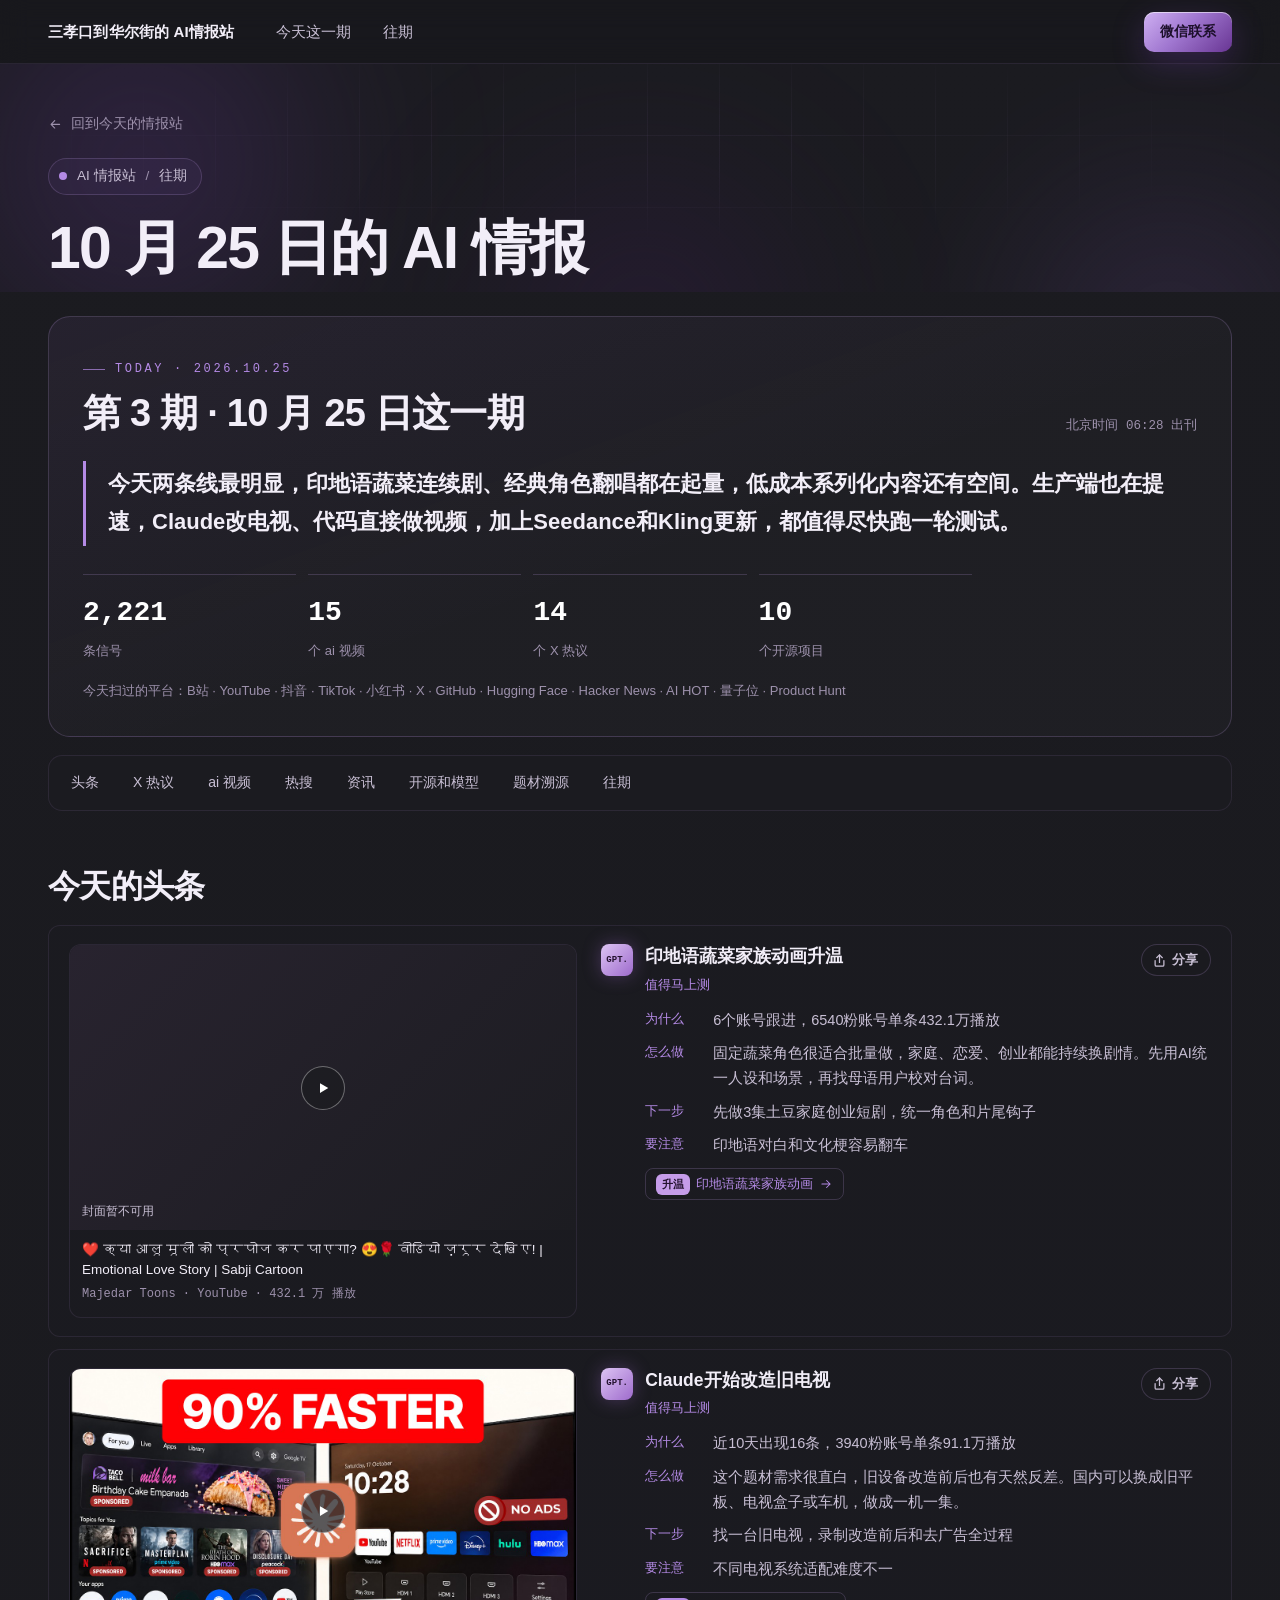
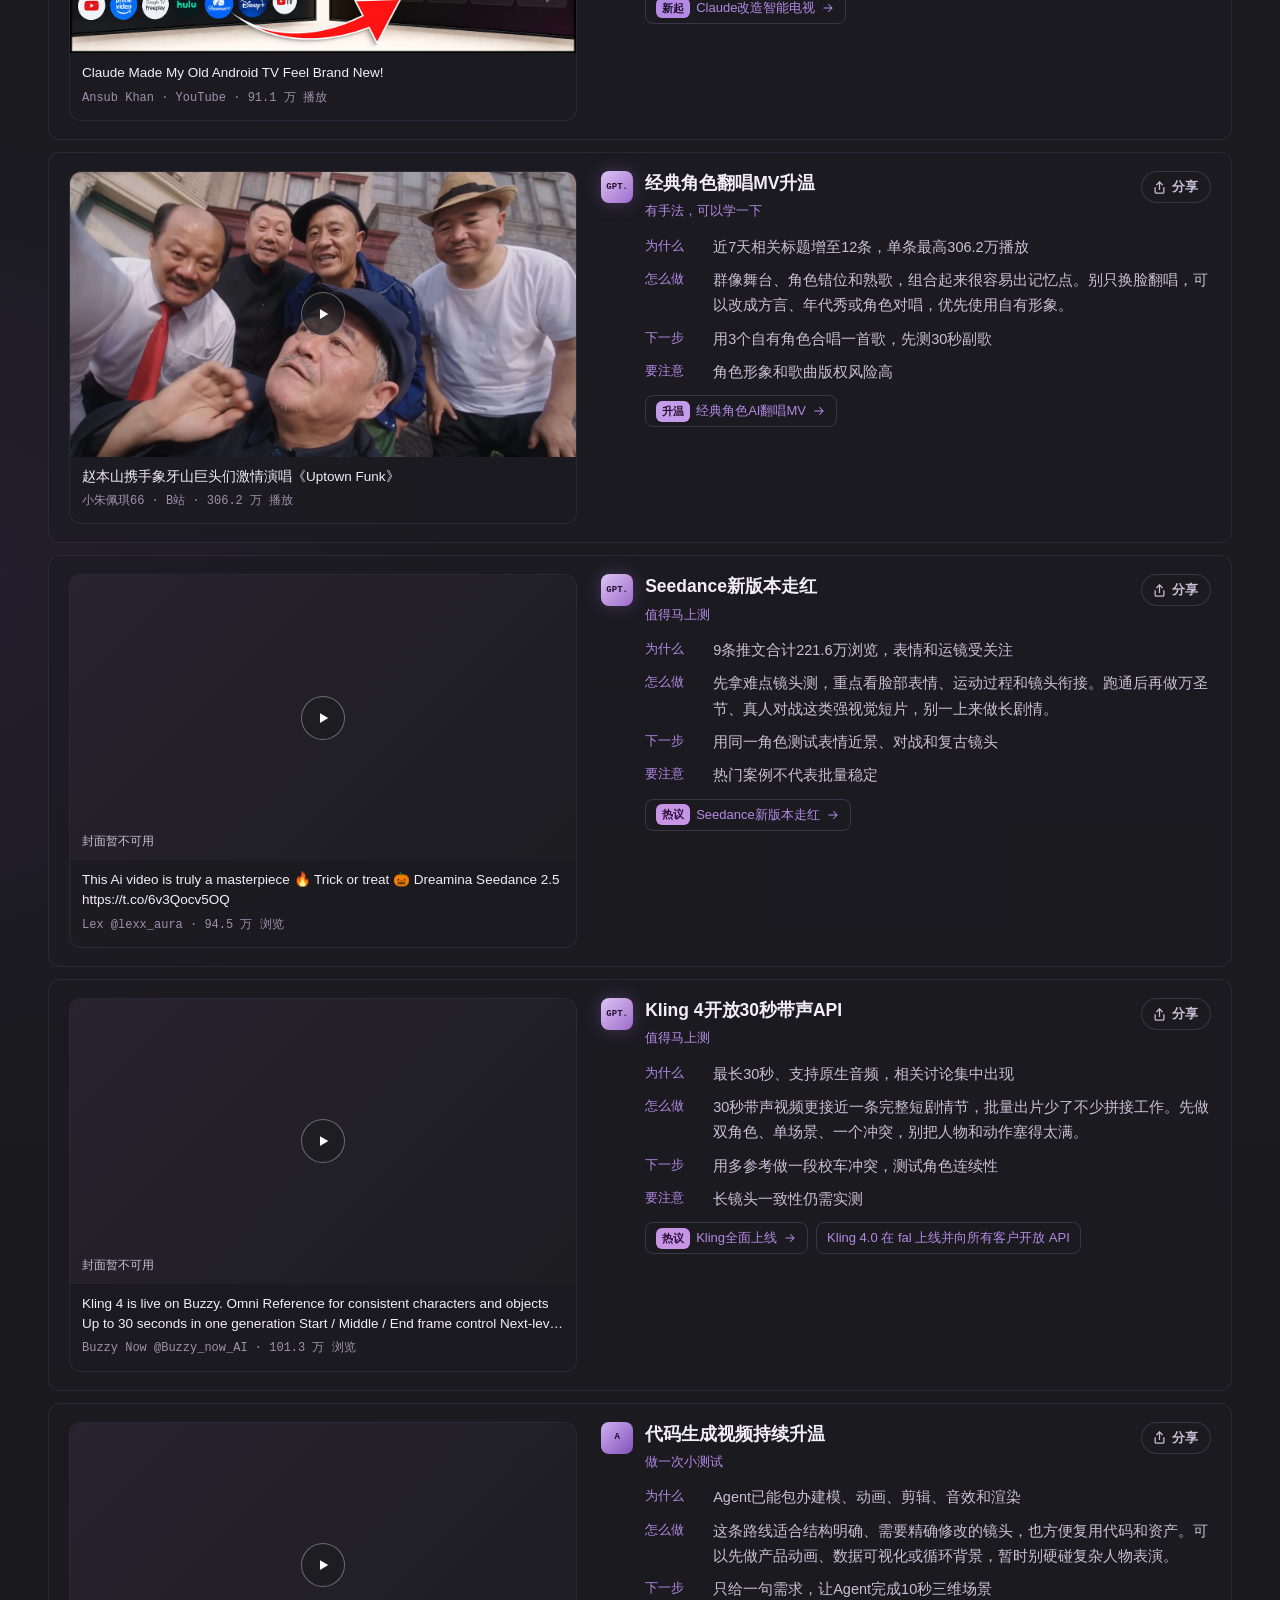
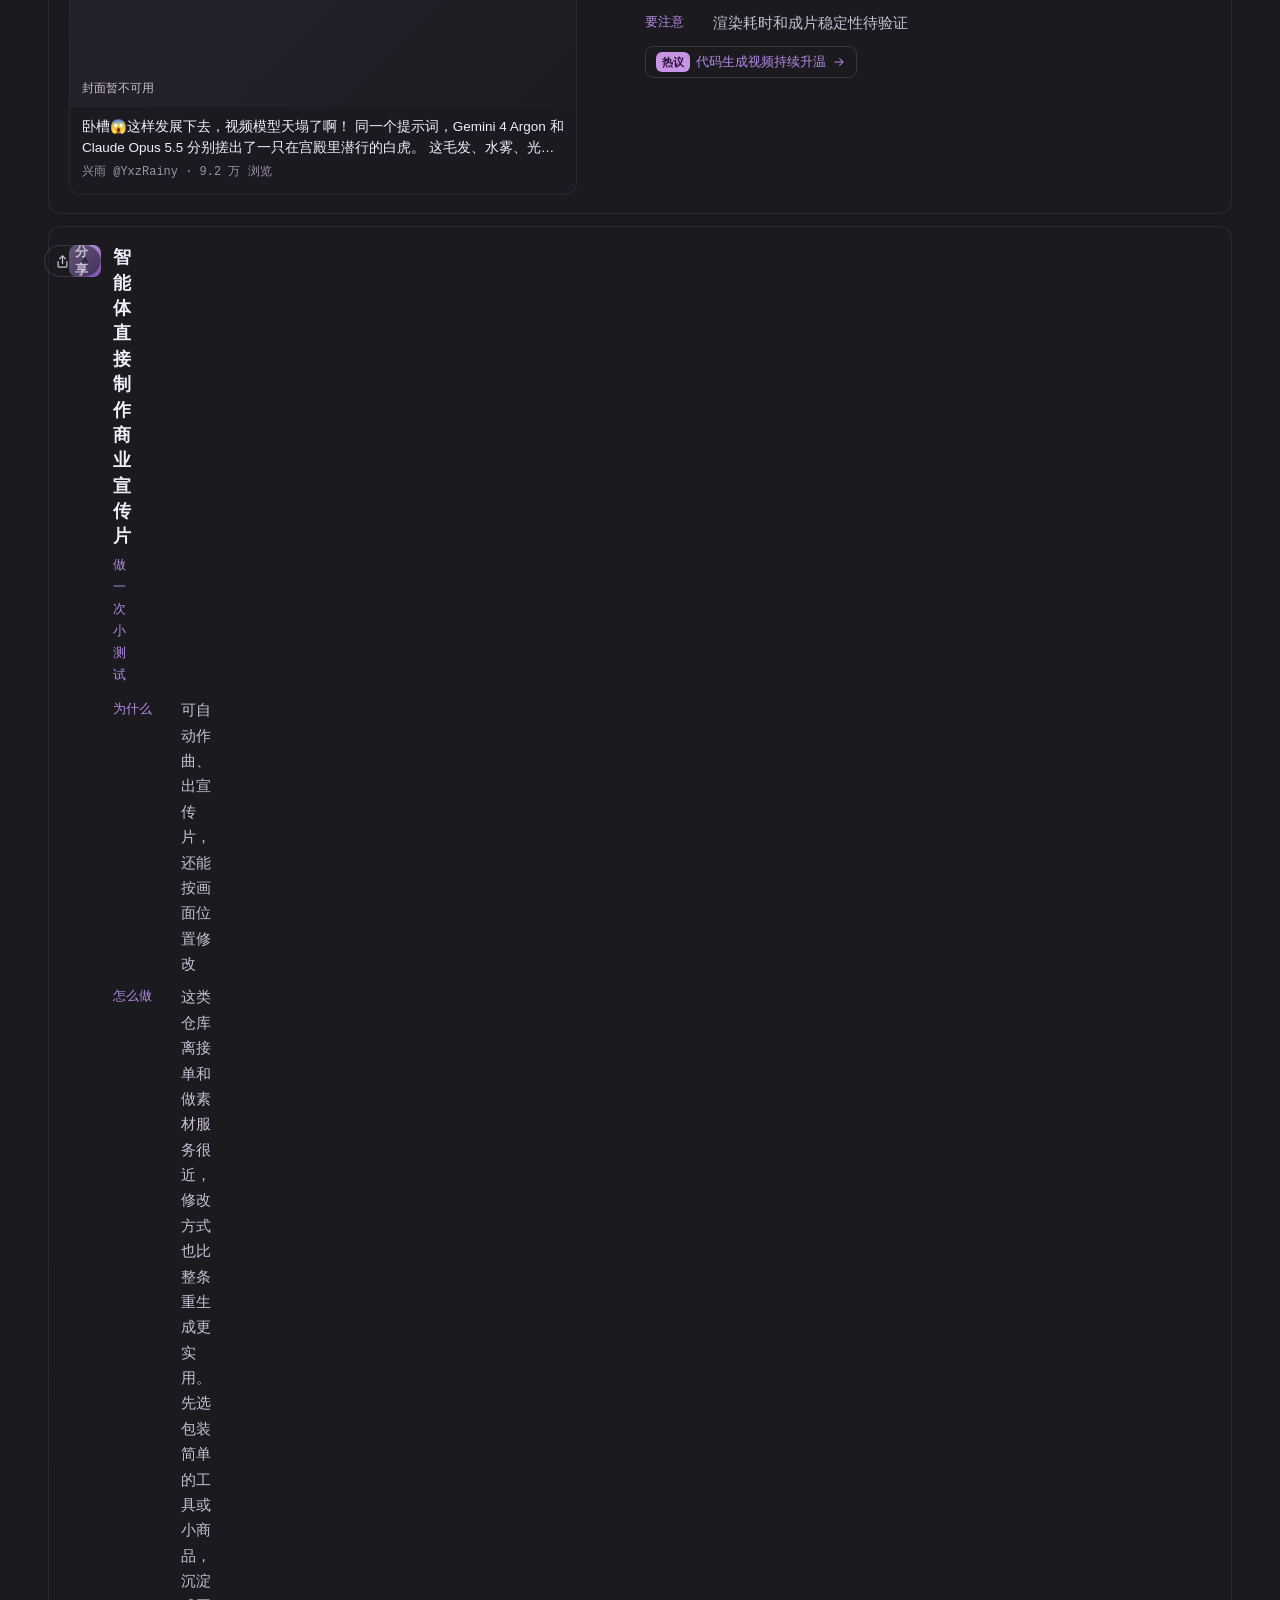
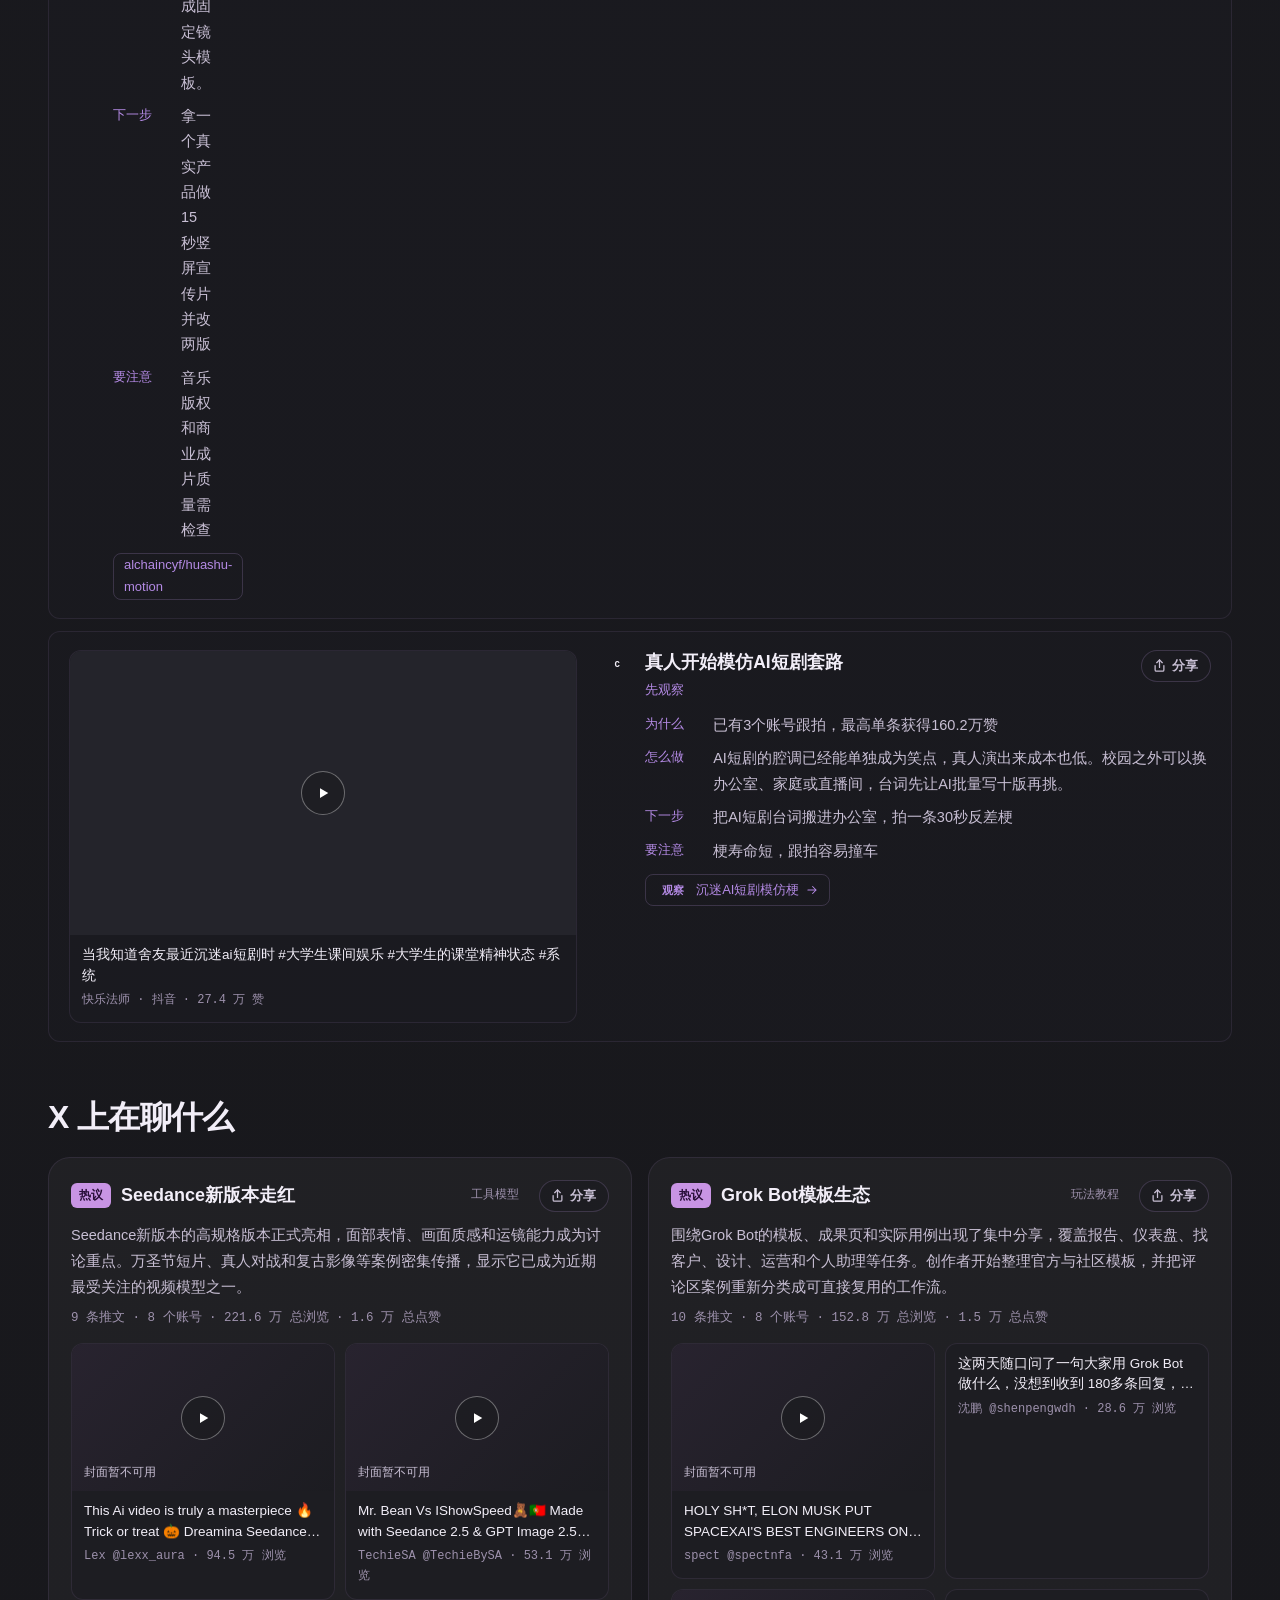
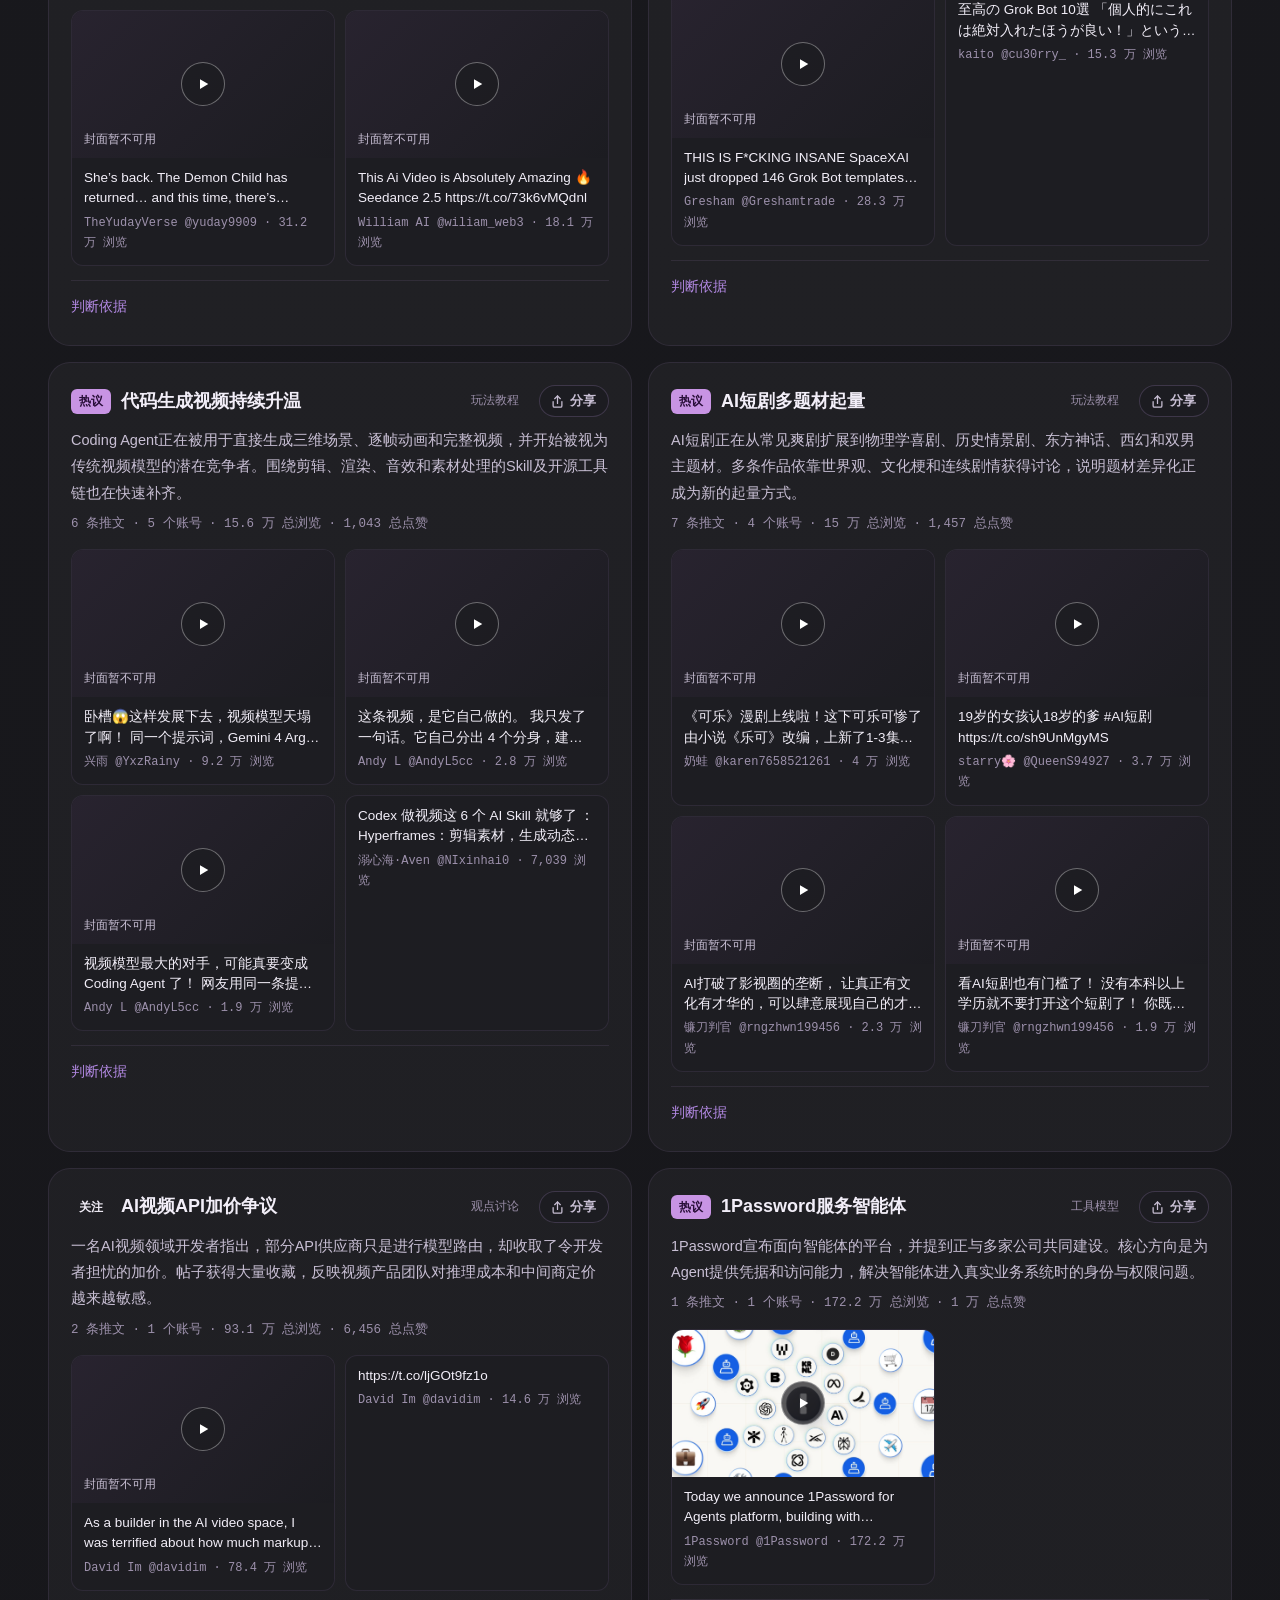
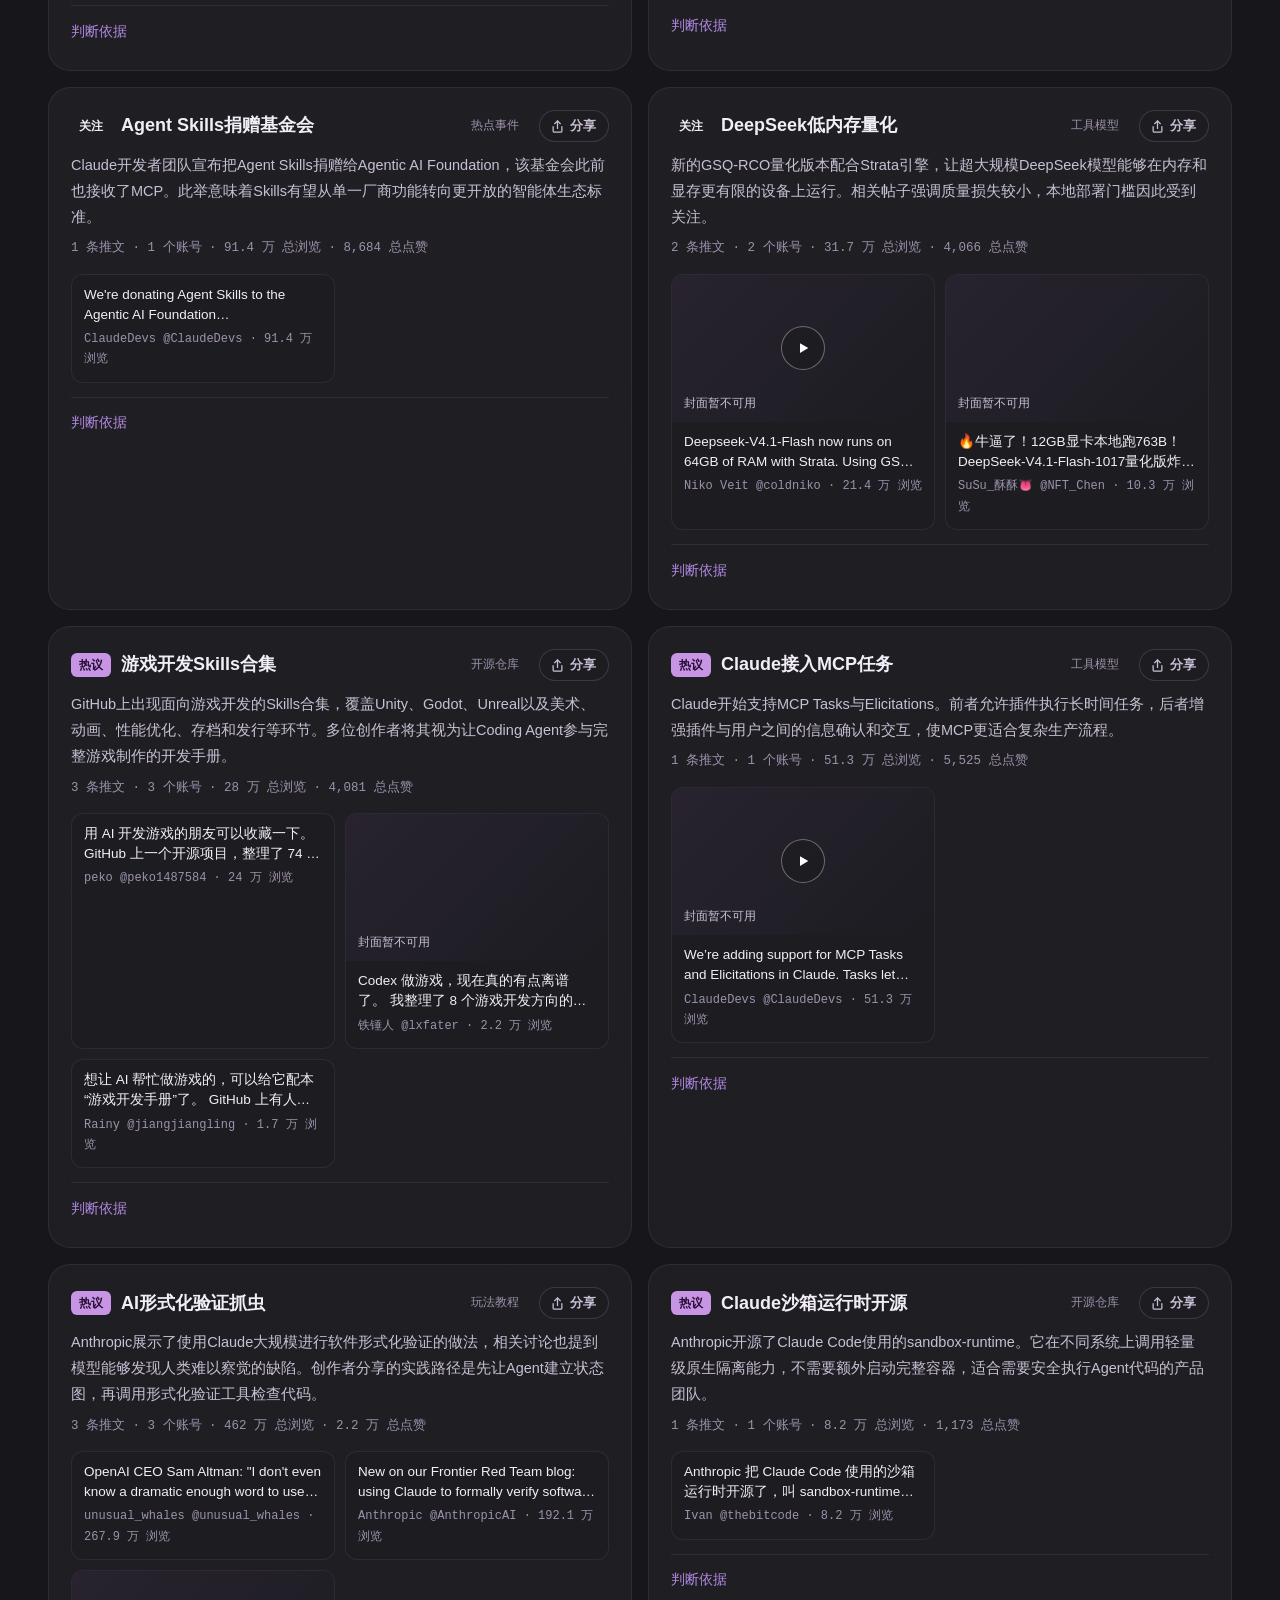
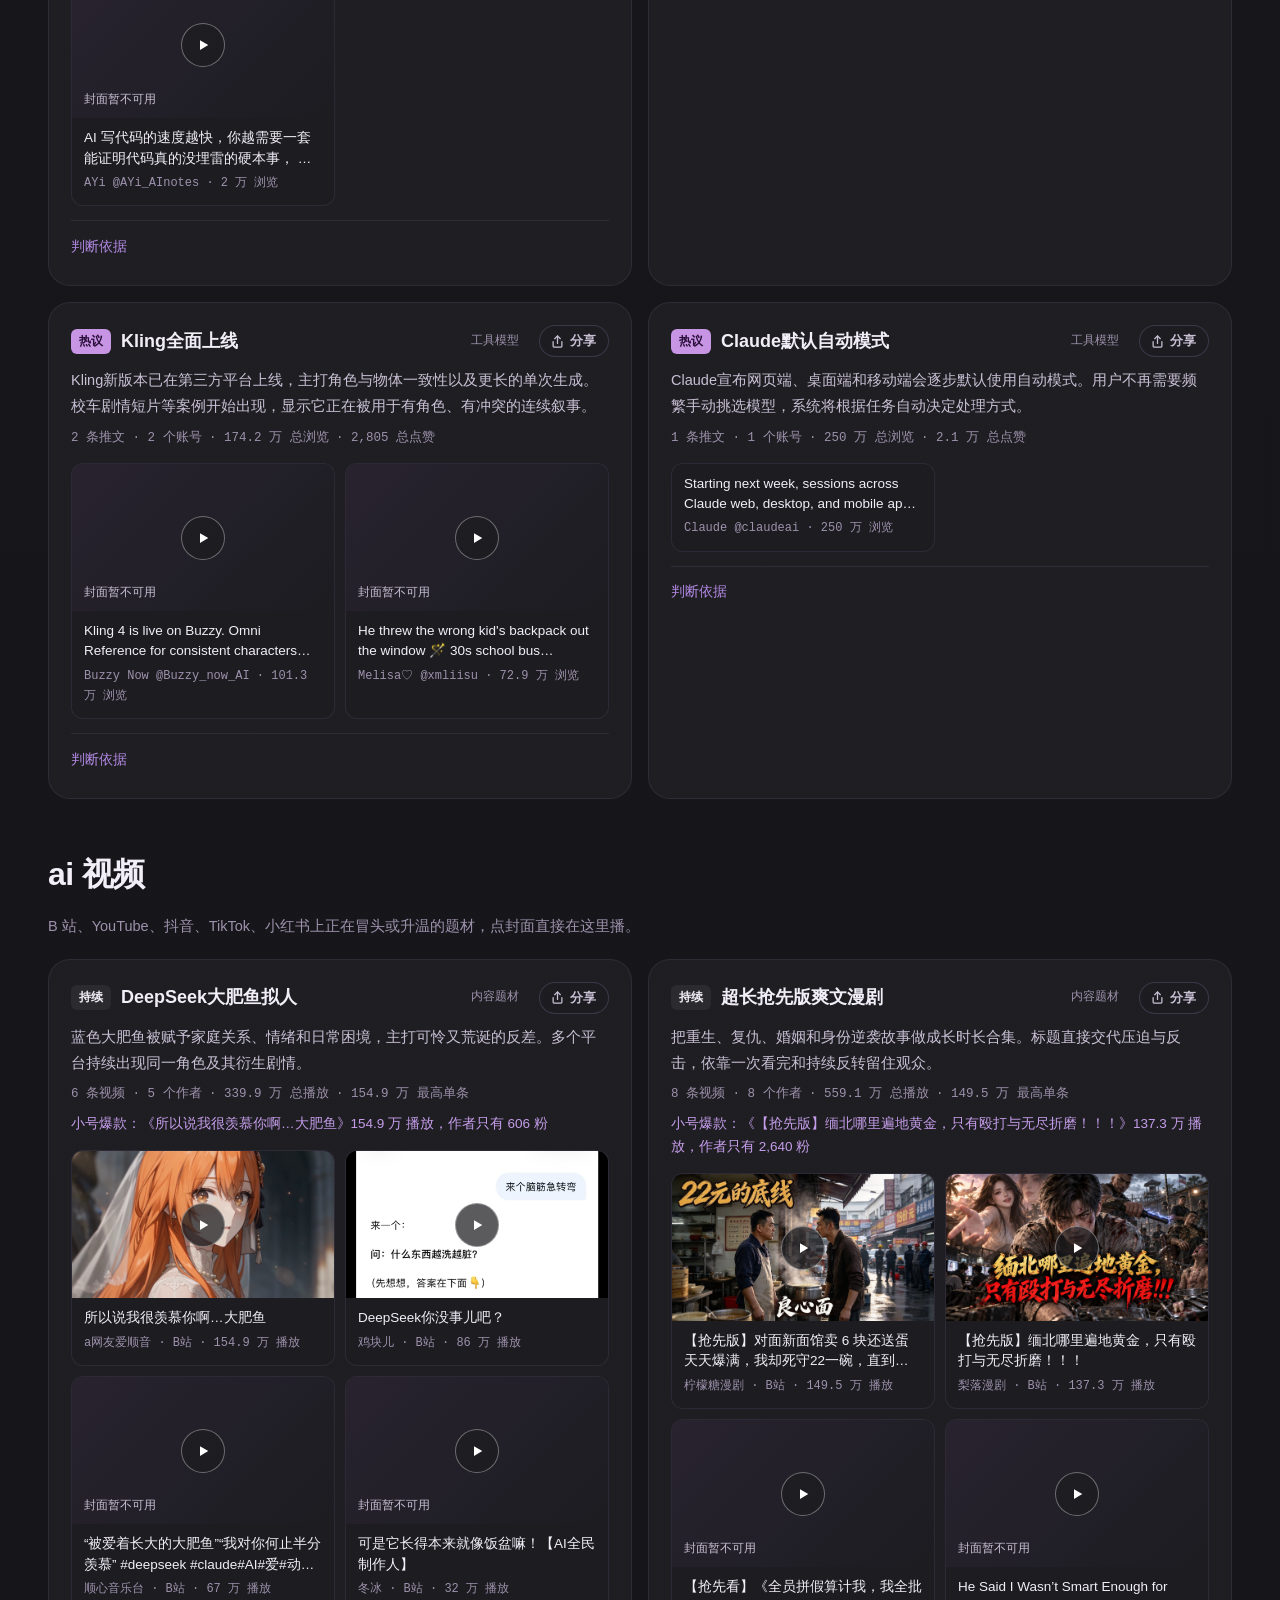
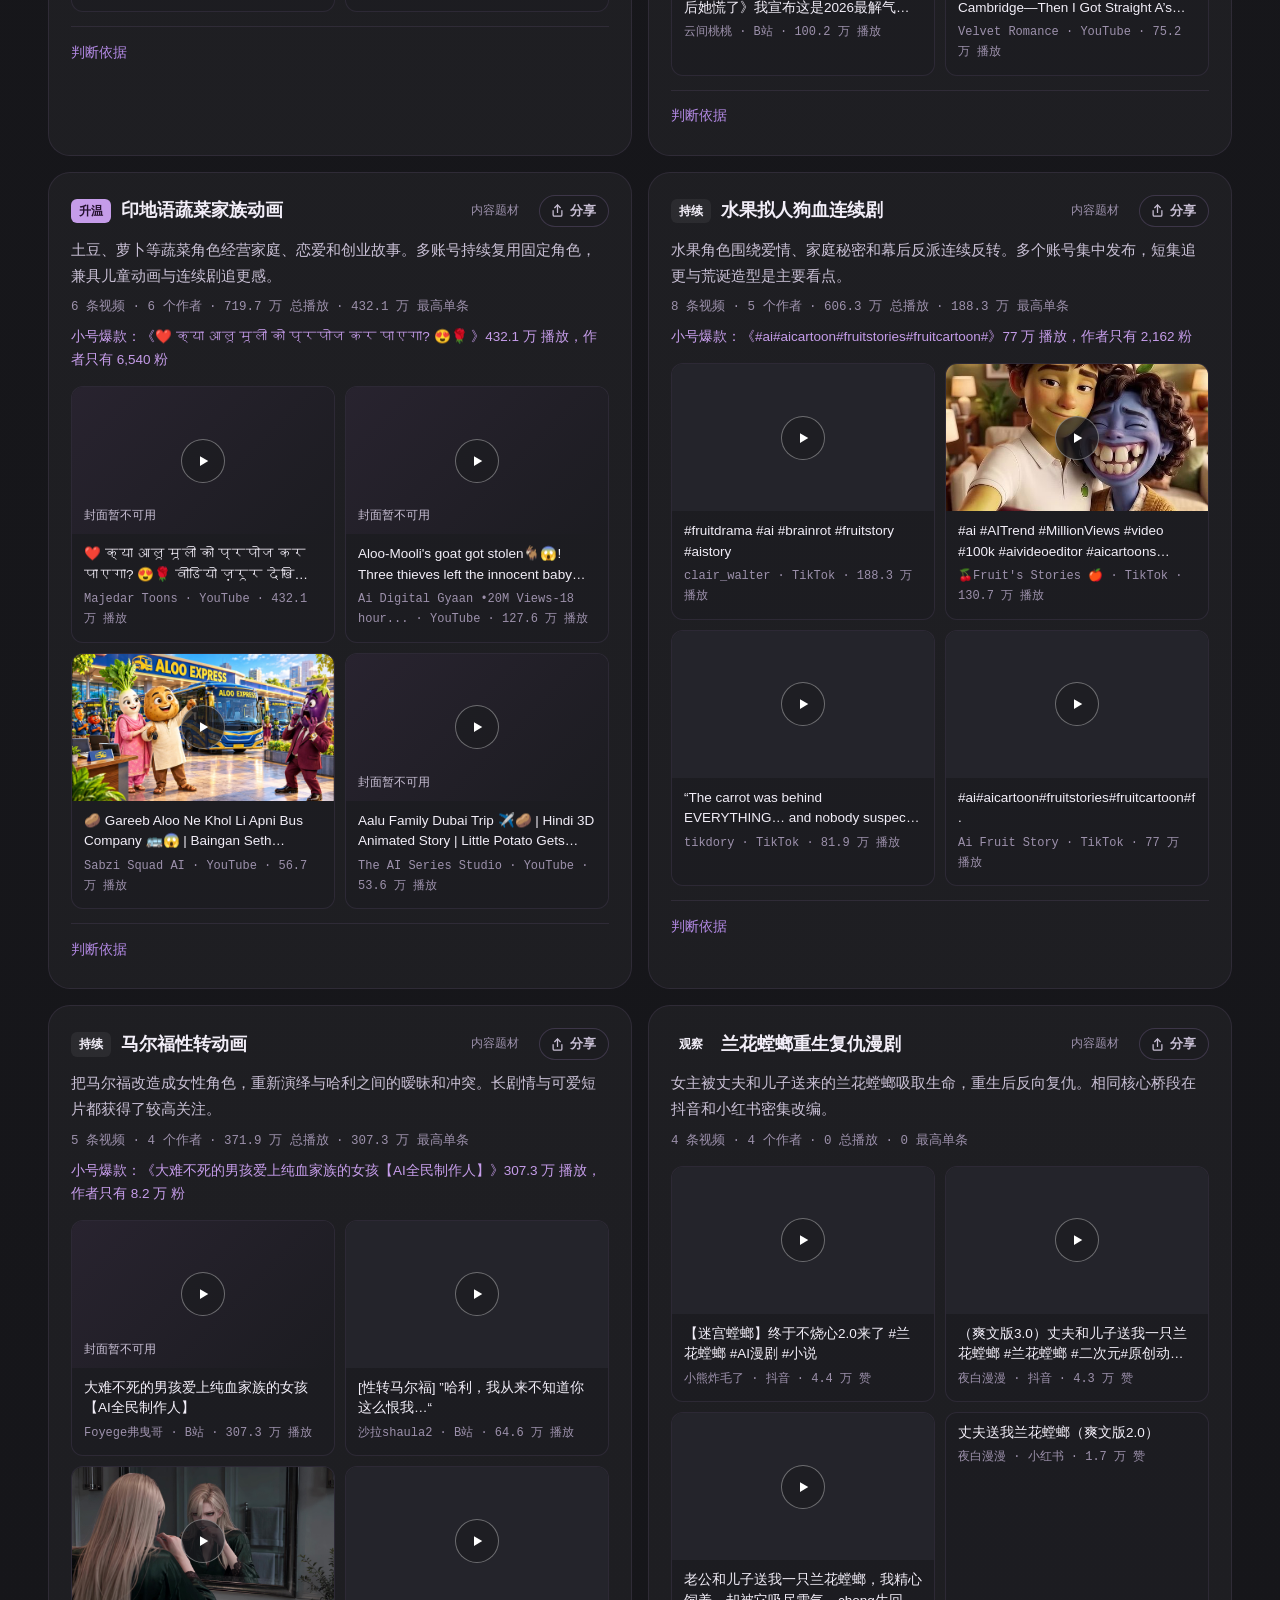
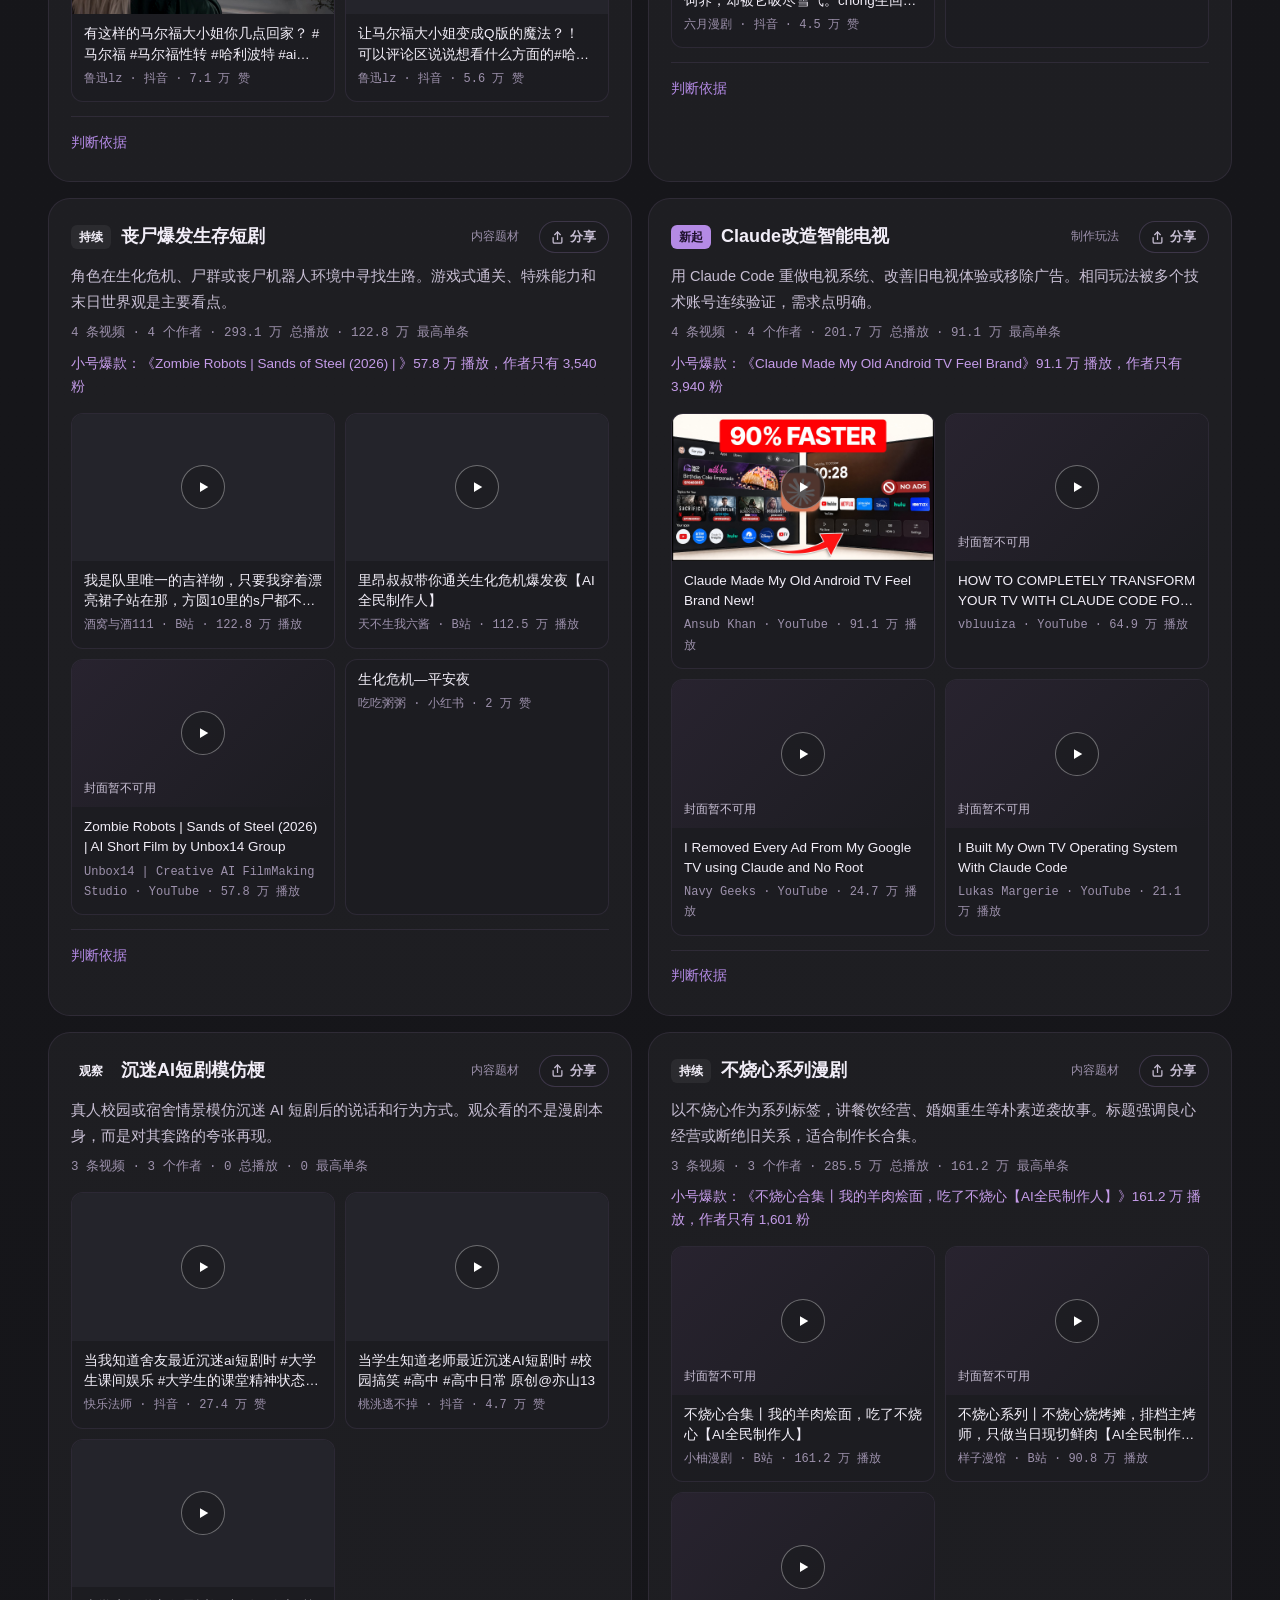
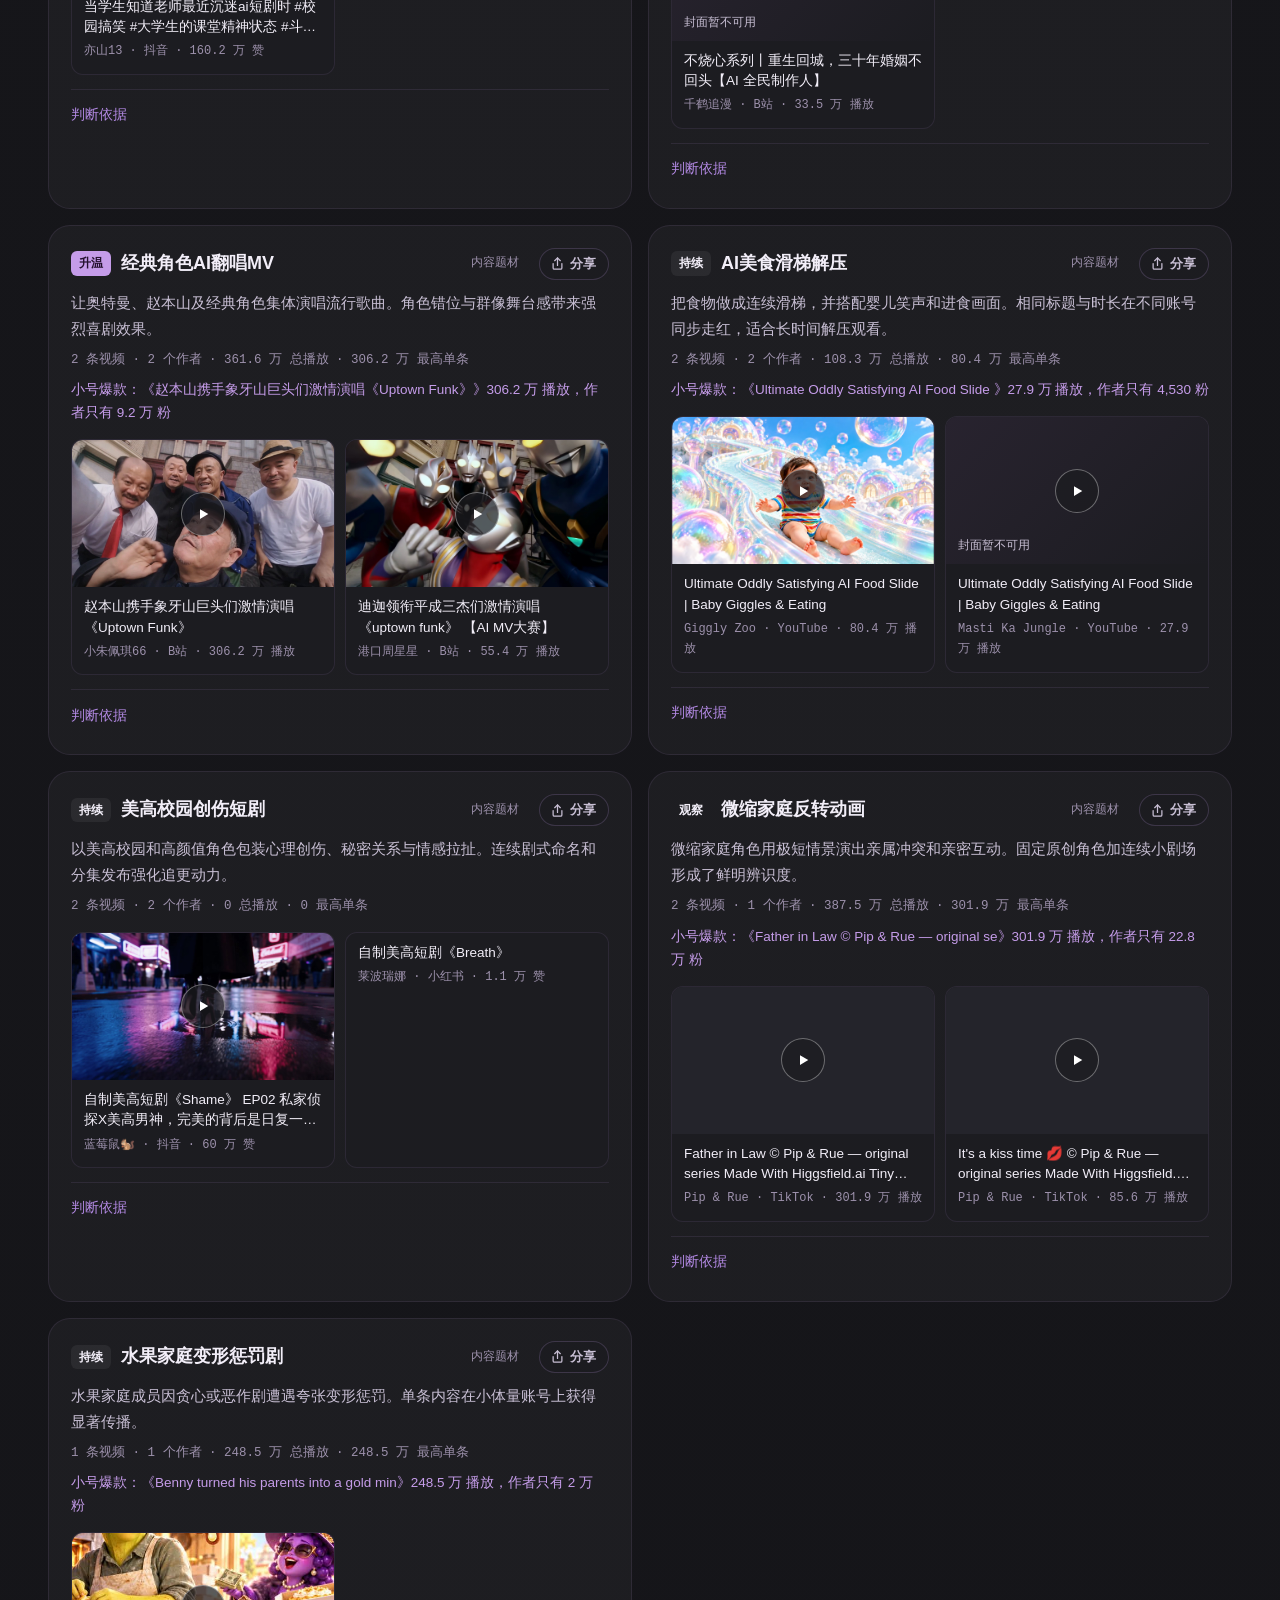
==== index.html @ 4d6786a5 "feat: publish daily radar as purple static issues" ====
<!DOCTYPE html>

<html lang="zh-CN">
<head>
<meta charset="utf-8"/>
<meta content="width=device-width, initial-scale=1, viewport-fit=cover" name="viewport"/>
<title>10 月 25 日 AI 情报：印地语蔬菜家族动画升温、Claude开始改造旧电视 · 三孝口到华尔街的 AI情报站</title>
<meta content="今天两条线最明显，印地语蔬菜连续剧、经典角色翻唱都在起量，低成本系列化内容还有空间。生产端也在提速，Claude改电视、代码直接做视频，加上Seedance和Kling更新，都值得尽快跑一轮测试。" name="description"/>
<meta content="#17171b" name="theme-color"/>
<meta content="no-referrer" name="referrer"/>
<link href="/radar/2026-10-25/" rel="canonical"/>
<meta content="三孝口到华尔街的 AI情报站" property="og:site_name"/>
<meta content="10 月 25 日 AI 情报：印地语蔬菜家族动画升温、Claude开始改造旧电视 · 三孝口到华尔街的 AI情报站" property="og:title"/>
<meta content="今天两条线最明显，印地语蔬菜连续剧、经典角色翻唱都在起量，低成本系列化内容还有空间。生产端也在提速，Claude改电视、代码直接做视频，加上Seedance和Kling更新，都值得尽快跑一轮测试。" property="og:description"/>
<meta content="website" property="og:type"/>
<meta content="/radar/2026-10-25/" property="og:url"/>
<meta content="summary" name="twitter:card"/>
<link href="/assets/favicon.svg" rel="icon" type="image/svg+xml"/>
<link href="/assets/style.css" rel="stylesheet"/>
<script defer="" src="/assets/site.js"></script>
<link href="/assets/recovery.css" rel="stylesheet"/>
<script defer="" src="/assets/replica.js"></script>
</head>
<body>
<a class="skip" href="#main">跳到正文</a>
<header class="topbar">
<div class="wrap topbar-in">
<a aria-label="三孝口到华尔街的 AI情报站，回到首页" class="brand" href="/radar/"><svg aria-hidden="true" fill="none" focusable="false" height="64" viewbox="0 0 28 28" width="64" xmlns="http://www.w3.org/2000/svg">
<path d="M2.01316 14.5591C1.6828 7.50721 7.50361 1.68261 14.5512 2.01317C20.7178 2.29657 25.7046 7.28645 25.9878 13.4253C26.3024 20.4929 20.4974 26.3174 13.4341 25.9868C7.28329 25.7034 2.29653 20.7135 2.01316 14.5591ZM24.3364 14.685C24.7297 8.43596 19.569 3.27297 13.3237 3.66649C8.16406 3.99721 3.99496 8.1679 3.66453 13.3149C3.27124 19.564 8.43189 24.727 14.6772 24.3335C19.8368 24.0028 24.0058 19.8477 24.3364 14.685ZM14.4614 7.4116C14.7133 7.4116 14.9184 7.61678 14.9184 7.86864V10.2768H17.7983C18.3334 10.2768 18.8058 10.6229 18.9634 11.1264C19.1208 11.6931 18.9162 12.2283 18.5542 12.4487L14.9184 14.7632V16.7934H18.5073C18.8062 16.7936 19.0581 17.0453 19.0425 17.3442V17.8794C19.0425 18.1783 18.7906 18.4299 18.4917 18.4302H14.9028V20.3667C14.9028 20.6185 14.6976 20.8227 14.4458 20.8227H13.5483C13.2966 20.8226 13.0923 20.6184 13.0923 20.3667V18.4302H10.1958C9.66064 18.4301 9.18816 18.0686 9.03074 17.5649C8.88908 17.0613 9.12555 16.4789 9.51902 16.227L13.0766 13.9448V11.9458H9.51902C9.2042 11.9458 8.93699 11.6933 8.93699 11.3628V10.8589C8.93717 10.5285 9.20431 10.2768 9.51902 10.2768H13.1079V7.86864C13.1079 7.61694 13.3123 7.41185 13.5639 7.4116H14.4614ZM11.8803 16.7143C11.8489 16.7301 11.8644 16.7934 11.9116 16.7934H13.0923V15.9282L11.8803 16.7143ZM14.9184 12.7641L16.0825 12.0239C16.114 11.9924 16.0985 11.9292 16.0512 11.9292H14.9184V12.7641ZM18.0884 7.39598C18.3716 7.39598 18.5922 7.63237 18.5923 7.89989V8.60789C18.5923 8.89117 18.3559 9.1118 18.0884 9.1118H17.27C17.0025 9.11173 16.7661 8.89113 16.7661 8.60789V7.89989C16.7661 7.61669 17.0025 7.39605 17.27 7.39598H18.0884Z" fill="currentColor"></path>
</svg>
<span>三孝口到华尔街的 AI情报站</span></a>
<nav aria-label="主导航" class="topnav"><a href="/radar/#today">今天这一期</a><a href="/radar/#r-past">往期</a></nav>
<a class="btn btn-glow sm top-follow" href="#follow">微信联系</a>
<details class="pop mobile"><summary aria-label="打开菜单">菜单</summary><div class="pop-panel">
<a href="/radar/#today"><b>今天这一期</b><small>每天 6 点更新</small></a><a href="/radar/#r-past"><b>往期</b><small>每天一页</small></a><a href="#follow"><b>微信联系</b><small>扫码添加微信</small></a></div></details>
</div>
</header>
<main id="main">
<section class="p-hero slim"><div aria-hidden="true" class="hero-bg"><div class="gridlines"></div><div class="orb a"></div><div class="orb b"></div><div class="orb c"></div></div><div class="wrap">
<a class="back" href="/radar/"><svg aria-hidden="true" class="i" fill="none" focusable="false" stroke="currentColor" stroke-linecap="round" stroke-linejoin="round" stroke-width="1.8" viewbox="0 0 24 24"><path d="M19 12H5M11 6l-6 6 6 6"></path></svg>回到今天的情报站</a>
<p class="eyebrow"><span class="pulse"></span>AI 情报站<span class="sep">/</span>往期</p>
<h1>10 月 25 日的 AI 情报</h1></div></section>
<div id="today"></div>
<section class="section tight"><div class="wrap">
<div class="radar-today" data-glow="">
<div class="today-head"><div><p class="kicker">TODAY · 2026.10.25</p><h2>第 3 期 · 10 月 25 日这一期</h2></div>
<span class="stamp">北京时间 06:28 出刊</span></div>
<blockquote class="summary">今天两条线最明显，印地语蔬菜连续剧、经典角色翻唱都在起量，低成本系列化内容还有空间。生产端也在提速，Claude改电视、代码直接做视频，加上Seedance和Kling更新，都值得尽快跑一轮测试。</blockquote>
<div class="counts"><div><b>2,221</b><span>条信号</span></div><div><b>15</b><span>个 ai 视频</span></div><div><b>14</b><span>个 X 热议</span></div><div><b>10</b><span>个开源项目</span></div></div>
<p class="plats">今天扫过的平台：B站 · YouTube · 抖音 · TikTok · 小红书 · X · GitHub · Hugging Face · Hacker News · AI HOT · 量子位 · Product Hunt</p>
</div>
<nav aria-label="本期目录" class="rtabs"><a href="#r-head">头条</a><a href="#r-video">ai 视频</a><a href="#r-x">X 热议</a><a href="#r-hot">热搜</a><a href="#r-news">资讯</a><a href="#r-tools">开源和模型</a><a href="#r-deep">题材溯源</a><a href="#r-past">往期</a></nav>
<section class="rsec" id="r-head"><h2>今天的头条</h2><ol class="heads big"><li class="head has-media" data-glow="" id="h-1"><div class="h-media"><div class="sample"><button aria-label="播放：❤️ क्या आलू मूली को प्रपोज कर पाएगा? 😍🌹 वीडियो ज" class="s-media" data-play="https://www.youtube-nocookie.com/embed/h3778Ou2Cks?autoplay=1&amp;rel=0&amp;playsinline=1" type="button"><img alt="" decoding="async" loading="lazy" referrerpolicy="no-referrer" src="https://i.ytimg.com/vi/h3778Ou2Cks/hqdefault.jpg"/><span class="s-play"><svg aria-hidden="true" class="i" fill="none" focusable="false" stroke="currentColor" stroke-linecap="round" stroke-linejoin="round" stroke-width="1.8" viewbox="0 0 24 24"><path d="M8 5.5v13l11-6.5z" fill="currentColor" stroke="none"></path></svg></span></button><div class="s-body"><a class="s-title" href="https://www.youtube.com/watch?v=h3778Ou2Cks" rel="noopener noreferrer" target="_blank">❤️ क्या आलू मूली को प्रपोज कर पाएगा? 😍🌹 वीडियो ज़रूर देखिए! | Emotional Love Story | Sabji Cartoon</a><span class="s-meta">Majedar Toons · YouTube · 432.1 万 播放</span></div></div></div><div class="h-text"><span class="grade g-S">GPT.</span><div><h3>印地语蔬菜家族动画升温</h3><p class="verdict">值得马上测</p><dl class="h-rows"><div><dt>为什么</dt><dd>6个账号跟进，6540粉账号单条432.1万播放</dd></div><div><dt>怎么做</dt><dd>固定蔬菜角色很适合批量做，家庭、恋爱、创业都能持续换剧情。先用AI统一人设和场景，再找母语用户校对台词。</dd></div><div><dt>下一步</dt><dd>先做3集土豆家庭创业短剧，统一角色和片尾钩子</dd></div><div><dt>要注意</dt><dd>印地语对白和文化梗容易翻车</dd></div></dl><div class="h-links"><a href="/radar/2026-10-25/#t-3"><em class="lab t-up">升温</em>印地语蔬菜家族动画<svg aria-hidden="true" class="i" fill="none" focusable="false" stroke="currentColor" stroke-linecap="round" stroke-linejoin="round" stroke-width="1.8" viewbox="0 0 24 24"><path d="M5 12h14M13 6l6 6-6 6"></path></svg></a></div></div><button aria-haspopup="dialog" aria-label="生成分享卡片：印地语蔬菜家族动画升温" class="share-btn" data-share="h-1" type="button"><svg aria-hidden="true" class="i" fill="none" focusable="false" stroke="currentColor" stroke-linecap="round" stroke-linejoin="round" stroke-width="2" viewbox="0 0 24 24"><path d="M12 15V3"></path><path d="M7.5 7.5 12 3l4.5 4.5"></path><path d="M5 12v7a2 2 0 0 0 2 2h10a2 2 0 0 0 2-2v-7"></path></svg><span>分享</span></button></div></li><li class="head has-media" data-glow="" id="h-2"><div class="h-media"><div class="sample"><button aria-label="播放：Claude Made My Old Android TV Feel Brand New!" class="s-media" data-play="https://www.youtube-nocookie.com/embed/fP2SGGVsaB0?autoplay=1&amp;rel=0&amp;playsinline=1" type="button"><img alt="" decoding="async" loading="lazy" referrerpolicy="no-referrer" src="/assets/media/681745cb3bc8f7ba60b2.jpg"/><span class="s-play"><svg aria-hidden="true" class="i" fill="none" focusable="false" stroke="currentColor" stroke-linecap="round" stroke-linejoin="round" stroke-width="1.8" viewbox="0 0 24 24"><path d="M8 5.5v13l11-6.5z" fill="currentColor" stroke="none"></path></svg></span></button><div class="s-body"><a class="s-title" href="https://www.youtube.com/watch?v=fP2SGGVsaB0" rel="noopener noreferrer" target="_blank">Claude Made My Old Android TV Feel Brand New!</a><span class="s-meta">Ansub Khan · YouTube · 91.1 万 播放</span></div></div></div><div class="h-text"><span class="grade g-S">GPT.</span><div><h3>Claude开始改造旧电视</h3><p class="verdict">值得马上测</p><dl class="h-rows"><div><dt>为什么</dt><dd>近10天出现16条，3940粉账号单条91.1万播放</dd></div><div><dt>怎么做</dt><dd>这个题材需求很直白，旧设备改造前后也有天然反差。国内可以换成旧平板、电视盒子或车机，做成一机一集。</dd></div><div><dt>下一步</dt><dd>找一台旧电视，录制改造前后和去广告全过程</dd></div><div><dt>要注意</dt><dd>不同电视系统适配难度不一</dd></div></dl><div class="h-links"><a href="/radar/2026-10-25/#t-6"><em class="lab t-new">新起</em>Claude改造智能电视<svg aria-hidden="true" class="i" fill="none" focusable="false" stroke="currentColor" stroke-linecap="round" stroke-linejoin="round" stroke-width="1.8" viewbox="0 0 24 24"><path d="M5 12h14M13 6l6 6-6 6"></path></svg></a></div></div><button aria-haspopup="dialog" aria-label="生成分享卡片：Claude开始改造旧电视" class="share-btn" data-share="h-2" type="button"><svg aria-hidden="true" class="i" fill="none" focusable="false" stroke="currentColor" stroke-linecap="round" stroke-linejoin="round" stroke-width="2" viewbox="0 0 24 24"><path d="M12 15V3"></path><path d="M7.5 7.5 12 3l4.5 4.5"></path><path d="M5 12v7a2 2 0 0 0 2 2h10a2 2 0 0 0 2-2v-7"></path></svg><span>分享</span></button></div></li><li class="head has-media" data-glow="" id="h-3"><div class="h-media"><div class="sample"><button aria-label="播放：赵本山携手象牙山巨头们激情演唱《Uptown Funk》" class="s-media" data-play="https://player.bilibili.com/player.html?isOutside=true&amp;bvid=BV1T8J66CEEu&amp;autoplay=1&amp;danmaku=0&amp;high_quality=1" type="button"><img alt="" decoding="async" loading="lazy" referrerpolicy="no-referrer" src="/assets/media/a41c03e9cca2f4abe3a4.jpg"/><span class="s-play"><svg aria-hidden="true" class="i" fill="none" focusable="false" stroke="currentColor" stroke-linecap="round" stroke-linejoin="round" stroke-width="1.8" viewbox="0 0 24 24"><path d="M8 5.5v13l11-6.5z" fill="currentColor" stroke="none"></path></svg></span></button><div class="s-body"><a class="s-title" href="https://www.bilibili.com/video/BV1T8J66CEEu" rel="noopener noreferrer" target="_blank">赵本山携手象牙山巨头们激情演唱《Uptown Funk》</a><span class="s-meta">小朱佩琪66 · B站 · 306.2 万 播放</span></div></div></div><div class="h-text"><span class="grade g-S">GPT.</span><div><h3>经典角色翻唱MV升温</h3><p class="verdict">有手法，可以学一下</p><dl class="h-rows"><div><dt>为什么</dt><dd>近7天相关标题增至12条，单条最高306.2万播放</dd></div><div><dt>怎么做</dt><dd>群像舞台、角色错位和熟歌，组合起来很容易出记忆点。别只换脸翻唱，可以改成方言、年代秀或角色对唱，优先使用自有形象。</dd></div><div><dt>下一步</dt><dd>用3个自有角色合唱一首歌，先测30秒副歌</dd></div><div><dt>要注意</dt><dd>角色形象和歌曲版权风险高</dd></div></dl><div class="h-links"><a href="/radar/2026-10-25/#t-11"><em class="lab t-up">升温</em>经典角色AI翻唱MV<svg aria-hidden="true" class="i" fill="none" focusable="false" stroke="currentColor" stroke-linecap="round" stroke-linejoin="round" stroke-width="1.8" viewbox="0 0 24 24"><path d="M5 12h14M13 6l6 6-6 6"></path></svg></a></div></div><button aria-haspopup="dialog" aria-label="生成分享卡片：经典角色翻唱MV升温" class="share-btn" data-share="h-3" type="button"><svg aria-hidden="true" class="i" fill="none" focusable="false" stroke="currentColor" stroke-linecap="round" stroke-linejoin="round" stroke-width="2" viewbox="0 0 24 24"><path d="M12 15V3"></path><path d="M7.5 7.5 12 3l4.5 4.5"></path><path d="M5 12v7a2 2 0 0 0 2 2h10a2 2 0 0 0 2-2v-7"></path></svg><span>分享</span></button></div></li><li class="head has-media" data-glow="" id="h-4"><div class="h-media"><div class="sample"><button aria-label="播放：This Ai video is truly a masterpiece 🔥 Trick or " class="s-media" data-video="https://video.twimg.com/amplify_video/2113626326661836800/vid/avc1/1280x720/a6A5Fh2FKSQXPUwS.mp4?tag=29" type="button"><img alt="" decoding="async" loading="lazy" referrerpolicy="no-referrer" src="https://pbs.twimg.com/amplify_video_thumb/2113626326661836800/img/Rk6mzA_RPknpihcN.jpg"/><span class="s-play"><svg aria-hidden="true" class="i" fill="none" focusable="false" stroke="currentColor" stroke-linecap="round" stroke-linejoin="round" stroke-width="1.8" viewbox="0 0 24 24"><path d="M8 5.5v13l11-6.5z" fill="currentColor" stroke="none"></path></svg></span></button><div class="s-body"><a class="s-title" href="https://x.com/lexx_aura/status/2113626647802876372" rel="noopener noreferrer" target="_blank">This Ai video is truly a masterpiece 🔥 Trick or treat 🎃 Dreamina Seedance 2.5 https://t.co/6v3Qocv5OQ</a><span class="s-meta">Lex @lexx_aura · 94.5 万 浏览</span></div></div></div><div class="h-text"><span class="grade g-S">GPT.</span><div><h3>Seedance新版本走红</h3><p class="verdict">值得马上测</p><dl class="h-rows"><div><dt>为什么</dt><dd>9条推文合计221.6万浏览，表情和运镜受关注</dd></div><div><dt>怎么做</dt><dd>先拿难点镜头测，重点看脸部表情、运动过程和镜头衔接。跑通后再做万圣节、真人对战这类强视觉短片，别一上来做长剧情。</dd></div><div><dt>下一步</dt><dd>用同一角色测试表情近景、对战和复古镜头</dd></div><div><dt>要注意</dt><dd>热门案例不代表批量稳定</dd></div></dl><div class="h-links"><a href="/radar/2026-10-25/#t-75"><em class="lab t-hot">热议</em>Seedance新版本走红<svg aria-hidden="true" class="i" fill="none" focusable="false" stroke="currentColor" stroke-linecap="round" stroke-linejoin="round" stroke-width="1.8" viewbox="0 0 24 24"><path d="M5 12h14M13 6l6 6-6 6"></path></svg></a></div></div><button aria-haspopup="dialog" aria-label="生成分享卡片：Seedance新版本走红" class="share-btn" data-share="h-4" type="button"><svg aria-hidden="true" class="i" fill="none" focusable="false" stroke="currentColor" stroke-linecap="round" stroke-linejoin="round" stroke-width="2" viewbox="0 0 24 24"><path d="M12 15V3"></path><path d="M7.5 7.5 12 3l4.5 4.5"></path><path d="M5 12v7a2 2 0 0 0 2 2h10a2 2 0 0 0 2-2v-7"></path></svg><span>分享</span></button></div></li><li class="head has-media" data-glow="" id="h-5"><div class="h-media"><div class="sample"><button aria-label="播放：Kling 4 is live on Buzzy. Omni Reference for con" class="s-media" data-video="https://video.twimg.com/amplify_video/2113226615907835904/vid/avc1/1280x720/7mxQYuOemjLfkDg6.mp4?tag=29" type="button"><img alt="" decoding="async" loading="lazy" referrerpolicy="no-referrer" src="https://pbs.twimg.com/amplify_video_thumb/2113226615907835904/img/4VdIYZ5V6xE2-9QA.jpg"/><span class="s-play"><svg aria-hidden="true" class="i" fill="none" focusable="false" stroke="currentColor" stroke-linecap="round" stroke-linejoin="round" stroke-width="1.8" viewbox="0 0 24 24"><path d="M8 5.5v13l11-6.5z" fill="currentColor" stroke="none"></path></svg></span></button><div class="s-body"><a class="s-title" href="https://x.com/Buzzy_now_AI/status/2113269428309926358" rel="noopener noreferrer" target="_blank">Kling 4 is live on Buzzy. Omni Reference for consistent characters and objects Up to 30 seconds in one generation Start / Middle / End frame control Next-level cinematic motion Available now on Buzzy. https://t.co/NcMC</a><span class="s-meta">Buzzy Now @Buzzy_now_AI · 101.3 万 浏览</span></div></div></div><div class="h-text"><span class="grade g-S">GPT.</span><div><h3>Kling 4开放30秒带声API</h3><p class="verdict">值得马上测</p><dl class="h-rows"><div><dt>为什么</dt><dd>最长30秒、支持原生音频，相关讨论集中出现</dd></div><div><dt>怎么做</dt><dd>30秒带声视频更接近一条完整短剧情节，批量出片少了不少拼接工作。先做双角色、单场景、一个冲突，别把人物和动作塞得太满。</dd></div><div><dt>下一步</dt><dd>用多参考做一段校车冲突，测试角色连续性</dd></div><div><dt>要注意</dt><dd>长镜头一致性仍需实测</dd></div></dl><div class="h-links"><a href="/radar/2026-10-25/#t-17"><em class="lab t-hot">热议</em>Kling全面上线<svg aria-hidden="true" class="i" fill="none" focusable="false" stroke="currentColor" stroke-linecap="round" stroke-linejoin="round" stroke-width="1.8" viewbox="0 0 24 24"><path d="M5 12h14M13 6l6 6-6 6"></path></svg></a><a href="https://aihot.news/items/dy6rkvc23lfrolo4y5hjg7evh" rel="noopener noreferrer" target="_blank">Kling 4.0 在 fal 上线并向所有客户开放 API</a></div></div><button aria-haspopup="dialog" aria-label="生成分享卡片：Kling 4开放30秒带声API" class="share-btn" data-share="h-5" type="button"><svg aria-hidden="true" class="i" fill="none" focusable="false" stroke="currentColor" stroke-linecap="round" stroke-linejoin="round" stroke-width="2" viewbox="0 0 24 24"><path d="M12 15V3"></path><path d="M7.5 7.5 12 3l4.5 4.5"></path><path d="M5 12v7a2 2 0 0 0 2 2h10a2 2 0 0 0 2-2v-7"></path></svg><span>分享</span></button></div></li><li class="head has-media" data-glow="" id="h-6"><div class="h-media"><div class="sample"><button aria-label="播放：卧槽😱这样发展下去，视频模型天塌了啊！ 同一个提示词，Gemini 4 Argon 和 Clau" class="s-media" data-video="https://video.twimg.com/amplify_video/2112887268285272064/vid/avc1/720x1280/K4T11TBs_ayqN7Rk.mp4?tag=29" type="button"><img alt="" decoding="async" loading="lazy" referrerpolicy="no-referrer" src="https://pbs.twimg.com/amplify_video_thumb/2112887268285272064/img/3FFPsXZ6R-KAfbYi.jpg"/><span class="s-play"><svg aria-hidden="true" class="i" fill="none" focusable="false" stroke="currentColor" stroke-linecap="round" stroke-linejoin="round" stroke-width="1.8" viewbox="0 0 24 24"><path d="M8 5.5v13l11-6.5z" fill="currentColor" stroke="none"></path></svg></span></button><div class="s-body"><a class="s-title" href="https://x.com/YxzRainy/status/2113241361625616698" rel="noopener noreferrer" target="_blank">卧槽😱这样发展下去，视频模型天塌了啊！ 同一个提示词，Gemini 4 Argon 和 Claude Opus 5.5 分别搓出了一只在宫殿里潜行的白虎。 这毛发、水雾、光影，还有电影级的画面质感，不知道的还以为是 Veo/即梦生成的！？ 众所周知，Gemini 4 Argon 不是视频模型，Claude 也没有原生视频生成能力。 所以，这他🐎到底是怎么做到的？？？ 🤯 https://t.co/C5KJliYLZi</a><span class="s-meta">兴雨 @YxzRainy · 9.2 万 浏览</span></div></div></div><div class="h-text"><span class="grade g-A">A</span><div><h3>代码生成视频持续升温</h3><p class="verdict">做一次小测试</p><dl class="h-rows"><div><dt>为什么</dt><dd>Agent已能包办建模、动画、剪辑、音效和渲染</dd></div><div><dt>怎么做</dt><dd>这条路线适合结构明确、需要精确修改的镜头，也方便复用代码和资产。可以先做产品动画、数据可视化或循环背景，暂时别硬碰复杂人物表演。</dd></div><div><dt>下一步</dt><dd>只给一句需求，让Agent完成10秒三维场景</dd></div><div><dt>要注意</dt><dd>渲染耗时和成片稳定性待验证</dd></div></dl><div class="h-links"><a href="/radar/2026-10-25/#t-20"><em class="lab t-hot">热议</em>代码生成视频持续升温<svg aria-hidden="true" class="i" fill="none" focusable="false" stroke="currentColor" stroke-linecap="round" stroke-linejoin="round" stroke-width="1.8" viewbox="0 0 24 24"><path d="M5 12h14M13 6l6 6-6 6"></path></svg></a></div></div><button aria-haspopup="dialog" aria-label="生成分享卡片：代码生成视频持续升温" class="share-btn" data-share="h-6" type="button"><svg aria-hidden="true" class="i" fill="none" focusable="false" stroke="currentColor" stroke-linecap="round" stroke-linejoin="round" stroke-width="2" viewbox="0 0 24 24"><path d="M12 15V3"></path><path d="M7.5 7.5 12 3l4.5 4.5"></path><path d="M5 12v7a2 2 0 0 0 2 2h10a2 2 0 0 0 2-2v-7"></path></svg><span>分享</span></button></div></li><li class="head" data-glow="" id="h-7"><div class="h-text"><span class="grade g-A">A</span><div><h3>智能体直接制作商业宣传片</h3><p class="verdict">做一次小测试</p><dl class="h-rows"><div><dt>为什么</dt><dd>可自动作曲、出宣传片，还能按画面位置修改</dd></div><div><dt>怎么做</dt><dd>这类仓库离接单和做素材服务很近，修改方式也比整条重生成更实用。先选包装简单的工具或小商品，沉淀成固定镜头模板。</dd></div><div><dt>下一步</dt><dd>拿一个真实产品做15秒竖屏宣传片并改两版</dd></div><div><dt>要注意</dt><dd>音乐版权和商业成片质量需检查</dd></div></dl><div class="h-links"><a href="https://github.com/alchaincyf/huashu-motion" rel="noopener noreferrer" target="_blank">alchaincyf/huashu-motion</a></div></div><button aria-haspopup="dialog" aria-label="生成分享卡片：智能体直接制作商业宣传片" class="share-btn" data-share="h-7" type="button"><svg aria-hidden="true" class="i" fill="none" focusable="false" stroke="currentColor" stroke-linecap="round" stroke-linejoin="round" stroke-width="2" viewbox="0 0 24 24"><path d="M12 15V3"></path><path d="M7.5 7.5 12 3l4.5 4.5"></path><path d="M5 12v7a2 2 0 0 0 2 2h10a2 2 0 0 0 2-2v-7"></path></svg><span>分享</span></button></div></li><li class="head has-media" data-glow="" id="h-8"><div class="h-media"><div class="sample"><button aria-label="播放：当我知道舍友最近沉迷ai短剧时 #大学生课间娱乐 #大学生的课堂精神状态 #系统" class="s-media" data-play="https://open.douyin.com/player/video?vid=7699357930927165937&amp;autoplay=0" type="button"><span class="s-play"><svg aria-hidden="true" class="i" fill="none" focusable="false" stroke="currentColor" stroke-linecap="round" stroke-linejoin="round" stroke-width="1.8" viewbox="0 0 24 24"><path d="M8 5.5v13l11-6.5z" fill="currentColor" stroke="none"></path></svg></span></button><div class="s-body"><a class="s-title" href="https://www.douyin.com/video/7699357930927165937" rel="noopener noreferrer" target="_blank">当我知道舍友最近沉迷ai短剧时 #大学生课间娱乐 #大学生的课堂精神状态 #系统</a><span class="s-meta">快乐法师 · 抖音 · 27.4 万 赞</span></div></div></div><div class="h-text"><span class="grade g-C">C</span><div><h3>真人开始模仿AI短剧套路</h3><p class="verdict">先观察</p><dl class="h-rows"><div><dt>为什么</dt><dd>已有3个账号跟拍，最高单条获得160.2万赞</dd></div><div><dt>怎么做</dt><dd>AI短剧的腔调已经能单独成为笑点，真人演出来成本也低。校园之外可以换办公室、家庭或直播间，台词先让AI批量写十版再挑。</dd></div><div><dt>下一步</dt><dd>把AI短剧台词搬进办公室，拍一条30秒反差梗</dd></div><div><dt>要注意</dt><dd>梗寿命短，跟拍容易撞车</dd></div></dl><div class="h-links"><a href="/radar/2026-10-25/#t-68"><em class="lab t-watch">观察</em>沉迷AI短剧模仿梗<svg aria-hidden="true" class="i" fill="none" focusable="false" stroke="currentColor" stroke-linecap="round" stroke-linejoin="round" stroke-width="1.8" viewbox="0 0 24 24"><path d="M5 12h14M13 6l6 6-6 6"></path></svg></a></div></div><button aria-haspopup="dialog" aria-label="生成分享卡片：真人开始模仿AI短剧套路" class="share-btn" data-share="h-8" type="button"><svg aria-hidden="true" class="i" fill="none" focusable="false" stroke="currentColor" stroke-linecap="round" stroke-linejoin="round" stroke-width="2" viewbox="0 0 24 24"><path d="M12 15V3"></path><path d="M7.5 7.5 12 3l4.5 4.5"></path><path d="M5 12v7a2 2 0 0 0 2 2h10a2 2 0 0 0 2-2v-7"></path></svg><span>分享</span></button></div></li></ol></section><section class="rsec" id="r-video"><h2>ai 视频</h2><p class="rsec-desc">B 站、YouTube、抖音、TikTok、小红书上正在冒头或升温的题材，点封面直接在这里播。</p><div class="rtopics"><article class="rtopic" data-glow="" id="t-1"><header><em class="lab t-steady">持续</em><h3>DeepSeek大肥鱼拟人</h3><span class="kind-tag">内容题材</span><button aria-haspopup="dialog" aria-label="生成分享卡片：DeepSeek大肥鱼拟人" class="share-btn" data-share="t-1" type="button"><svg aria-hidden="true" class="i" fill="none" focusable="false" stroke="currentColor" stroke-linecap="round" stroke-linejoin="round" stroke-width="2" viewbox="0 0 24 24"><path d="M12 15V3"></path><path d="M7.5 7.5 12 3l4.5 4.5"></path><path d="M5 12v7a2 2 0 0 0 2 2h10a2 2 0 0 0 2-2v-7"></path></svg><span>分享</span></button></header><p class="t-sum">蓝色大肥鱼被赋予家庭关系、情绪和日常困境，主打可怜又荒诞的反差。多个平台持续出现同一角色及其衍生剧情。</p><p class="t-metrics">6 条视频 · 5 个作者 · 339.9 万 总播放 · 154.9 万 最高单条</p><p class="outlier">小号爆款：《所以说我很羡慕你啊…大肥鱼》154.9 万 播放，作者只有 606 粉</p><div class="samples"><div class="sample"><button aria-label="播放：所以说我很羡慕你啊…大肥鱼" class="s-media" data-play="https://player.bilibili.com/player.html?isOutside=true&amp;bvid=BV1bGJR6HErW&amp;autoplay=1&amp;danmaku=0&amp;high_quality=1" type="button"><img alt="" decoding="async" loading="lazy" referrerpolicy="no-referrer" src="/assets/media/732a9ef0ee8519751f66.jpg"/><span class="s-play"><svg aria-hidden="true" class="i" fill="none" focusable="false" stroke="currentColor" stroke-linecap="round" stroke-linejoin="round" stroke-width="1.8" viewbox="0 0 24 24"><path d="M8 5.5v13l11-6.5z" fill="currentColor" stroke="none"></path></svg></span></button><div class="s-body"><a class="s-title" href="https://www.bilibili.com/video/BV1bGJR6HErW" rel="noopener noreferrer" target="_blank">所以说我很羡慕你啊…大肥鱼</a><span class="s-meta">a网友爱顺音 · B站 · 154.9 万 播放</span></div></div><div class="sample"><button aria-label="播放：DeepSeek你没事儿吧？" class="s-media" data-play="https://player.bilibili.com/player.html?isOutside=true&amp;bvid=BV15snE6hE2C&amp;autoplay=1&amp;danmaku=0&amp;high_quality=1" type="button"><img alt="" decoding="async" loading="lazy" referrerpolicy="no-referrer" src="/assets/media/fc0acc75206abc0bb2bb.jpg"/><span class="s-play"><svg aria-hidden="true" class="i" fill="none" focusable="false" stroke="currentColor" stroke-linecap="round" stroke-linejoin="round" stroke-width="1.8" viewbox="0 0 24 24"><path d="M8 5.5v13l11-6.5z" fill="currentColor" stroke="none"></path></svg></span></button><div class="s-body"><a class="s-title" href="https://www.bilibili.com/video/BV15snE6hE2C" rel="noopener noreferrer" target="_blank">DeepSeek你没事儿吧？</a><span class="s-meta">鸡块儿 · B站 · 86 万 播放</span></div></div><div class="sample"><button aria-label="播放：“被爱着长大的大肥鱼”“我对你何止半分羡慕” #deepseek #claude#AI#爱#动漫" class="s-media" data-play="https://player.bilibili.com/player.html?isOutside=true&amp;bvid=BV1LJnT6KEXM&amp;autoplay=1&amp;danmaku=0&amp;high_quality=1" type="button"><img alt="" decoding="async" loading="lazy" referrerpolicy="no-referrer" src="https://i2.hdslb.com/bfs/archive/e45ad4562238a7d24b12d298408b34d66fbe0cfd.jpg"/><span class="s-play"><svg aria-hidden="true" class="i" fill="none" focusable="false" stroke="currentColor" stroke-linecap="round" stroke-linejoin="round" stroke-width="1.8" viewbox="0 0 24 24"><path d="M8 5.5v13l11-6.5z" fill="currentColor" stroke="none"></path></svg></span></button><div class="s-body"><a class="s-title" href="https://www.bilibili.com/video/BV1LJnT6KEXM" rel="noopener noreferrer" target="_blank">“被爱着长大的大肥鱼”“我对你何止半分羡慕” #deepseek #claude#AI#爱#动漫编年史</a><span class="s-meta">顺心音乐台 · B站 · 67 万 播放</span></div></div><div class="sample"><button aria-label="播放：可是它长得本来就像饭盆嘛！【AI全民制作人】" class="s-media" data-play="https://player.bilibili.com/player.html?isOutside=true&amp;bvid=BV1Tonb6JExo&amp;autoplay=1&amp;danmaku=0&amp;high_quality=1" type="button"><img alt="" decoding="async" loading="lazy" referrerpolicy="no-referrer" src="https://i1.hdslb.com/bfs/archive/f7b65e5b016638f1be1b769040613efb66a881ab.jpg"/><span class="s-play"><svg aria-hidden="true" class="i" fill="none" focusable="false" stroke="currentColor" stroke-linecap="round" stroke-linejoin="round" stroke-width="1.8" viewbox="0 0 24 24"><path d="M8 5.5v13l11-6.5z" fill="currentColor" stroke="none"></path></svg></span></button><div class="s-body"><a class="s-title" href="https://www.bilibili.com/video/BV1Tonb6JExo" rel="noopener noreferrer" target="_blank">可是它长得本来就像饭盆嘛！【AI全民制作人】</a><span class="s-meta">冬冰 · B站 · 32 万 播放</span></div></div></div><details class="basis"><summary>判断依据</summary><ul><li>B站搜「大肥鱼」：之前 53 天播放最高的 20 条里 9 条标题带这个词，近 7 天是 14 条，以前就一直有</li><li>5 个不同账号在做</li><li>有小号爆了：606 粉的号单条 154.9万 播放</li><li>雷达 2026-10-23 起就在记录</li></ul></details></article><article class="rtopic" data-glow="" id="t-5"><header><em class="lab t-steady">持续</em><h3>超长抢先版爽文漫剧</h3><span class="kind-tag">内容题材</span><button aria-haspopup="dialog" aria-label="生成分享卡片：超长抢先版爽文漫剧" class="share-btn" data-share="t-5" type="button"><svg aria-hidden="true" class="i" fill="none" focusable="false" stroke="currentColor" stroke-linecap="round" stroke-linejoin="round" stroke-width="2" viewbox="0 0 24 24"><path d="M12 15V3"></path><path d="M7.5 7.5 12 3l4.5 4.5"></path><path d="M5 12v7a2 2 0 0 0 2 2h10a2 2 0 0 0 2-2v-7"></path></svg><span>分享</span></button></header><p class="t-sum">把重生、复仇、婚姻和身份逆袭故事做成长时长合集。标题直接交代压迫与反击，依靠一次看完和持续反转留住观众。</p><p class="t-metrics">8 条视频 · 8 个作者 · 559.1 万 总播放 · 149.5 万 最高单条</p><p class="outlier">小号爆款：《【抢先版】缅北哪里遍地黄金，只有殴打与无尽折磨！！！》137.3 万 播放，作者只有 2,640 粉</p><div class="samples"><div class="sample"><button aria-label="播放：【抢先版】对面新面馆卖 6 块还送蛋天天爆满，我却死守22一碗，直到撞见后厨那袋冻肉" class="s-media" data-play="https://player.bilibili.com/player.html?isOutside=true&amp;bvid=BV19MnJ6cEi3&amp;autoplay=1&amp;danmaku=0&amp;high_quality=1" type="button"><img alt="" decoding="async" loading="lazy" referrerpolicy="no-referrer" src="/assets/media/5bd42604760ece87a90d.jpg"/><span class="s-play"><svg aria-hidden="true" class="i" fill="none" focusable="false" stroke="currentColor" stroke-linecap="round" stroke-linejoin="round" stroke-width="1.8" viewbox="0 0 24 24"><path d="M8 5.5v13l11-6.5z" fill="currentColor" stroke="none"></path></svg></span></button><div class="s-body"><a class="s-title" href="https://www.bilibili.com/video/BV19MnJ6cEi3" rel="noopener noreferrer" target="_blank">【抢先版】对面新面馆卖 6 块还送蛋天天爆满，我却死守22一碗，直到撞见后厨那袋冻肉</a><span class="s-meta">柠檬糖漫剧 · B站 · 149.5 万 播放</span></div></div><div class="sample"><button aria-label="播放：【抢先版】缅北哪里遍地黄金，只有殴打与无尽折磨！！！" class="s-media" data-play="https://player.bilibili.com/player.html?isOutside=true&amp;bvid=BV1xmn36aEeX&amp;autoplay=1&amp;danmaku=0&amp;high_quality=1" type="button"><img alt="" decoding="async" loading="lazy" referrerpolicy="no-referrer" src="/assets/media/82a06c2adf73cba569d5.jpg"/><span class="s-play"><svg aria-hidden="true" class="i" fill="none" focusable="false" stroke="currentColor" stroke-linecap="round" stroke-linejoin="round" stroke-width="1.8" viewbox="0 0 24 24"><path d="M8 5.5v13l11-6.5z" fill="currentColor" stroke="none"></path></svg></span></button><div class="s-body"><a class="s-title" href="https://www.bilibili.com/video/BV1xmn36aEeX" rel="noopener noreferrer" target="_blank">【抢先版】缅北哪里遍地黄金，只有殴打与无尽折磨！！！</a><span class="s-meta">梨落漫剧 · B站 · 137.3 万 播放</span></div></div><div class="sample"><button aria-label="播放：【抢先看】《全员拼假算计我，我全批后她慌了》我宣布这是2026最解气职场重生爽剧！上一世我被网暴" class="s-media" data-play="https://player.bilibili.com/player.html?isOutside=true&amp;bvid=BV1eEnA6JEMS&amp;autoplay=1&amp;danmaku=0&amp;high_quality=1" type="button"><img alt="" decoding="async" loading="lazy" referrerpolicy="no-referrer" src="https://i1.hdslb.com/bfs/archive/1814d0779cc14e5b8264e157a3c01e874acd595d.jpg"/><span class="s-play"><svg aria-hidden="true" class="i" fill="none" focusable="false" stroke="currentColor" stroke-linecap="round" stroke-linejoin="round" stroke-width="1.8" viewbox="0 0 24 24"><path d="M8 5.5v13l11-6.5z" fill="currentColor" stroke="none"></path></svg></span></button><div class="s-body"><a class="s-title" href="https://www.bilibili.com/video/BV1eEnA6JEMS" rel="noopener noreferrer" target="_blank">【抢先看】《全员拼假算计我，我全批后她慌了》我宣布这是2026最解气职场重生爽剧！上一世我被网暴抑郁离世，重生后批准十三天长假，等员工归来公司早已人去楼空！</a><span class="s-meta">云间桃桃 · B站 · 100.2 万 播放</span></div></div><div class="sample"><button aria-label="播放：He Said I Wasn’t Smart Enough for Cambridge—Then" class="s-media" data-play="https://www.youtube-nocookie.com/embed/I0B-Nbky3QE?autoplay=1&amp;rel=0&amp;playsinline=1" type="button"><img alt="" decoding="async" loading="lazy" referrerpolicy="no-referrer" src="https://i.ytimg.com/vi/I0B-Nbky3QE/hqdefault.jpg"/><span class="s-play"><svg aria-hidden="true" class="i" fill="none" focusable="false" stroke="currentColor" stroke-linecap="round" stroke-linejoin="round" stroke-width="1.8" viewbox="0 0 24 24"><path d="M8 5.5v13l11-6.5z" fill="currentColor" stroke="none"></path></svg></span></button><div class="s-body"><a class="s-title" href="https://www.youtube.com/watch?v=I0B-Nbky3QE" rel="noopener noreferrer" target="_blank">He Said I Wasn’t Smart Enough for Cambridge—Then I Got Straight A’s and Left Him Behind🔥 #drama</a><span class="s-meta">Velvet Romance · YouTube · 75.2 万 播放</span></div></div></div><details class="basis"><summary>判断依据</summary><ul><li>B站搜「抢先版」：之前 53 天播放最高的 20 条里 14 条标题带这个词，近 7 天是 13 条，以前就一直有</li><li>8 个不同账号在做</li><li>有小号爆了：2640 粉的号单条 137.3万 播放</li><li>雷达 2026-10-23 起就在记录</li></ul></details></article><article class="rtopic" data-glow="" id="t-3"><header><em class="lab t-up">升温</em><h3>印地语蔬菜家族动画</h3><span class="kind-tag">内容题材</span><button aria-haspopup="dialog" aria-label="生成分享卡片：印地语蔬菜家族动画" class="share-btn" data-share="t-3" type="button"><svg aria-hidden="true" class="i" fill="none" focusable="false" stroke="currentColor" stroke-linecap="round" stroke-linejoin="round" stroke-width="2" viewbox="0 0 24 24"><path d="M12 15V3"></path><path d="M7.5 7.5 12 3l4.5 4.5"></path><path d="M5 12v7a2 2 0 0 0 2 2h10a2 2 0 0 0 2-2v-7"></path></svg><span>分享</span></button></header><p class="t-sum">土豆、萝卜等蔬菜角色经营家庭、恋爱和创业故事。多账号持续复用固定角色，兼具儿童动画与连续剧追更感。</p><p class="t-metrics">6 条视频 · 6 个作者 · 719.7 万 总播放 · 432.1 万 最高单条</p><p class="outlier">小号爆款：《❤️ क्या आलू मूली को प्रपोज कर पाएगा? 😍🌹 》432.1 万 播放，作者只有 6,540 粉</p><div class="samples"><div class="sample"><button aria-label="播放：❤️ क्या आलू मूली को प्रपोज कर पाएगा? 😍🌹 वीडियो ज" class="s-media" data-play="https://www.youtube-nocookie.com/embed/h3778Ou2Cks?autoplay=1&amp;rel=0&amp;playsinline=1" type="button"><img alt="" decoding="async" loading="lazy" referrerpolicy="no-referrer" src="https://i.ytimg.com/vi/h3778Ou2Cks/hqdefault.jpg"/><span class="s-play"><svg aria-hidden="true" class="i" fill="none" focusable="false" stroke="currentColor" stroke-linecap="round" stroke-linejoin="round" stroke-width="1.8" viewbox="0 0 24 24"><path d="M8 5.5v13l11-6.5z" fill="currentColor" stroke="none"></path></svg></span></button><div class="s-body"><a class="s-title" href="https://www.youtube.com/watch?v=h3778Ou2Cks" rel="noopener noreferrer" target="_blank">❤️ क्या आलू मूली को प्रपोज कर पाएगा? 😍🌹 वीडियो ज़रूर देखिए! | Emotional Love Story | Sabji Cartoon</a><span class="s-meta">Majedar Toons · YouTube · 432.1 万 播放</span></div></div><div class="sample"><button aria-label="播放：Aloo-Mooli's goat got stolen🐐😱! Three thieves le" class="s-media" data-play="https://www.youtube-nocookie.com/embed/ZmerqHGiTXw?autoplay=1&amp;rel=0&amp;playsinline=1" type="button"><img alt="" decoding="async" loading="lazy" referrerpolicy="no-referrer" src="https://i.ytimg.com/vi/ZmerqHGiTXw/hqdefault.jpg"/><span class="s-play"><svg aria-hidden="true" class="i" fill="none" focusable="false" stroke="currentColor" stroke-linecap="round" stroke-linejoin="round" stroke-width="1.8" viewbox="0 0 24 24"><path d="M8 5.5v13l11-6.5z" fill="currentColor" stroke="none"></path></svg></span></button><div class="s-body"><a class="s-title" href="https://www.youtube.com/watch?v=ZmerqHGiTXw" rel="noopener noreferrer" target="_blank">Aloo-Mooli's goat got stolen🐐😱! Three thieves left the innocent baby behind | Hindi 3D Story</a><span class="s-meta">Ai Digital Gyaan •20M Views-18 hour... · YouTube · 127.6 万 播放</span></div></div><div class="sample"><button aria-label="播放：🥔 Gareeb Aloo Ne Khol Li Apni Bus Company 🚌😱 | B" class="s-media" data-play="https://www.youtube-nocookie.com/embed/K-YoPrfh7rI?autoplay=1&amp;rel=0&amp;playsinline=1" type="button"><img alt="" decoding="async" loading="lazy" referrerpolicy="no-referrer" src="/assets/media/ccef9167d1ddf1f926f0.jpg"/><span class="s-play"><svg aria-hidden="true" class="i" fill="none" focusable="false" stroke="currentColor" stroke-linecap="round" stroke-linejoin="round" stroke-width="1.8" viewbox="0 0 24 24"><path d="M8 5.5v13l11-6.5z" fill="currentColor" stroke="none"></path></svg></span></button><div class="s-body"><a class="s-title" href="https://www.youtube.com/watch?v=K-YoPrfh7rI" rel="noopener noreferrer" target="_blank">🥔 Gareeb Aloo Ne Khol Li Apni Bus Company 🚌😱 | Baingan Seth Hairaan Reh Gaya</a><span class="s-meta">Sabzi Squad AI · YouTube · 56.7 万 播放</span></div></div><div class="sample"><button aria-label="播放：Aalu Family Dubai Trip ✈️🥔 | Hindi 3D Animated S" class="s-media" data-play="https://www.youtube-nocookie.com/embed/npLiVFIsSG0?autoplay=1&amp;rel=0&amp;playsinline=1" type="button"><img alt="" decoding="async" loading="lazy" referrerpolicy="no-referrer" src="https://i.ytimg.com/vi/npLiVFIsSG0/hqdefault.jpg"/><span class="s-play"><svg aria-hidden="true" class="i" fill="none" focusable="false" stroke="currentColor" stroke-linecap="round" stroke-linejoin="round" stroke-width="1.8" viewbox="0 0 24 24"><path d="M8 5.5v13l11-6.5z" fill="currentColor" stroke="none"></path></svg></span></button><div class="s-body"><a class="s-title" href="https://www.youtube.com/watch?v=npLiVFIsSG0" rel="noopener noreferrer" target="_blank">Aalu Family Dubai Trip ✈️🥔 | Hindi 3D Animated Story | Little Potato Gets Lost!</a><span class="s-meta">The AI Series Studio · YouTube · 53.6 万 播放</span></div></div></div><details class="basis"><summary>判断依据</summary><ul><li>YouTube 搜「Aloo Mooli AI story」：今年的相关视频里 11 条标题对得上，其中 4 条是最近 10 天发的</li><li>6 个不同账号在做</li><li>有小号爆了：6540 粉的号单条 432.1万 播放</li><li>雷达 2026-10-23 起就在记录</li></ul></details></article><article class="rtopic" data-glow="" id="t-2"><header><em class="lab t-steady">持续</em><h3>水果拟人狗血连续剧</h3><span class="kind-tag">内容题材</span><button aria-haspopup="dialog" aria-label="生成分享卡片：水果拟人狗血连续剧" class="share-btn" data-share="t-2" type="button"><svg aria-hidden="true" class="i" fill="none" focusable="false" stroke="currentColor" stroke-linecap="round" stroke-linejoin="round" stroke-width="2" viewbox="0 0 24 24"><path d="M12 15V3"></path><path d="M7.5 7.5 12 3l4.5 4.5"></path><path d="M5 12v7a2 2 0 0 0 2 2h10a2 2 0 0 0 2-2v-7"></path></svg><span>分享</span></button></header><p class="t-sum">水果角色围绕爱情、家庭秘密和幕后反派连续反转。多个账号集中发布，短集追更与荒诞造型是主要看点。</p><p class="t-metrics">8 条视频 · 5 个作者 · 606.3 万 总播放 · 188.3 万 最高单条</p><p class="outlier">小号爆款：《#ai#aicartoon#fruitstories#fruitcartoon#》77 万 播放，作者只有 2,162 粉</p><div class="samples"><div class="sample"><button aria-label="播放：#fruitdrama #ai #brainrot #fruitstory #aistory" class="s-media" data-play="https://www.tiktok.com/player/v1/7698938892031905046?autoplay=1&amp;rel=0" type="button"><span class="s-play"><svg aria-hidden="true" class="i" fill="none" focusable="false" stroke="currentColor" stroke-linecap="round" stroke-linejoin="round" stroke-width="1.8" viewbox="0 0 24 24"><path d="M8 5.5v13l11-6.5z" fill="currentColor" stroke="none"></path></svg></span></button><div class="s-body"><a class="s-title" href="https://www.tiktok.com/@clair_walter/video/7698938892031905046" rel="noopener noreferrer" target="_blank">#fruitdrama #ai #brainrot #fruitstory #aistory</a><span class="s-meta">clair_walter · TikTok · 188.3 万 播放</span></div></div><div class="sample"><button aria-label="播放：#ai #AITrend #MillionViews #video #100k #aivideo" class="s-media" data-play="https://www.tiktok.com/player/v1/7699174181434428702?autoplay=1&amp;rel=0" type="button"><img alt="" decoding="async" loading="lazy" referrerpolicy="no-referrer" src="/assets/media/b89ae454f43a27f3662a.jpg"/><span class="s-play"><svg aria-hidden="true" class="i" fill="none" focusable="false" stroke="currentColor" stroke-linecap="round" stroke-linejoin="round" stroke-width="1.8" viewbox="0 0 24 24"><path d="M8 5.5v13l11-6.5z" fill="currentColor" stroke="none"></path></svg></span></button><div class="s-body"><a class="s-title" href="https://www.tiktok.com/@real_mindset35/video/7699174181434428702" rel="noopener noreferrer" target="_blank">#ai #AITrend #MillionViews #video #100k #aivideoeditor #aicartoons #aifruit #fyp #foryou #foryoupage #viral #trending #funny #comedy #funnyvideos #uktiktok #ukcomedy .</a><span class="s-meta">🍒Fruit's Stories 🍎 · TikTok · 130.7 万 播放</span></div></div><div class="sample"><button aria-label="播放：“The carrot was behind EVERYTHING… and nobody su" class="s-media" data-play="https://www.tiktok.com/player/v1/7699560562308468000?autoplay=1&amp;rel=0" type="button"><span class="s-play"><svg aria-hidden="true" class="i" fill="none" focusable="false" stroke="currentColor" stroke-linecap="round" stroke-linejoin="round" stroke-width="1.8" viewbox="0 0 24 24"><path d="M8 5.5v13l11-6.5z" fill="currentColor" stroke="none"></path></svg></span></button><div class="s-body"><a class="s-title" href="https://www.tiktok.com/@tikdory13/video/7699560562308468000" rel="noopener noreferrer" target="_blank">“The carrot was behind EVERYTHING… and nobody suspects him!” #fruitstory #fruity #aistory #ai</a><span class="s-meta">tikdory · TikTok · 81.9 万 播放</span></div></div><div class="sample"><button aria-label="播放：#ai#aicartoon#fruitstories#fruitcartoon#fruitani" class="s-media" data-play="https://www.tiktok.com/player/v1/7699569683254496542?autoplay=1&amp;rel=0" type="button"><span class="s-play"><svg aria-hidden="true" class="i" fill="none" focusable="false" stroke="currentColor" stroke-linecap="round" stroke-linejoin="round" stroke-width="1.8" viewbox="0 0 24 24"><path d="M8 5.5v13l11-6.5z" fill="currentColor" stroke="none"></path></svg></span></button><div class="s-body"><a class="s-title" href="https://www.tiktok.com/@ai.fruit.story07/video/7699569683254496542" rel="noopener noreferrer" target="_blank">#ai#aicartoon#fruitstories#fruitcartoon#fruitanimation .</a><span class="s-meta">Ai Fruit Story · TikTok · 77 万 播放</span></div></div></div><details class="basis"><summary>判断依据</summary><ul><li>YouTube 搜「AI fruit story」：今年的相关视频里 14 条标题对得上，其中 1 条是最近 10 天发的，最早的是 210 天前</li><li>5 个不同账号在做</li><li>有小号爆了：2162 粉的号单条 77.0万 播放</li><li>雷达 2026-10-23 起就在记录</li></ul></details></article><article class="rtopic" data-glow="" id="t-9"><header><em class="lab t-steady">持续</em><h3>马尔福性转动画</h3><span class="kind-tag">内容题材</span><button aria-haspopup="dialog" aria-label="生成分享卡片：马尔福性转动画" class="share-btn" data-share="t-9" type="button"><svg aria-hidden="true" class="i" fill="none" focusable="false" stroke="currentColor" stroke-linecap="round" stroke-linejoin="round" stroke-width="2" viewbox="0 0 24 24"><path d="M12 15V3"></path><path d="M7.5 7.5 12 3l4.5 4.5"></path><path d="M5 12v7a2 2 0 0 0 2 2h10a2 2 0 0 0 2-2v-7"></path></svg><span>分享</span></button></header><p class="t-sum">把马尔福改造成女性角色，重新演绎与哈利之间的暧昧和冲突。长剧情与可爱短片都获得了较高关注。</p><p class="t-metrics">5 条视频 · 4 个作者 · 371.9 万 总播放 · 307.3 万 最高单条</p><p class="outlier">小号爆款：《大难不死的男孩爱上纯血家族的女孩【AI全民制作人】》307.3 万 播放，作者只有 8.2 万 粉</p><div class="samples"><div class="sample"><button aria-label="播放：大难不死的男孩爱上纯血家族的女孩【AI全民制作人】" class="s-media" data-play="https://player.bilibili.com/player.html?isOutside=true&amp;bvid=BV1bKnw6zEsV&amp;autoplay=1&amp;danmaku=0&amp;high_quality=1" type="button"><img alt="" decoding="async" loading="lazy" referrerpolicy="no-referrer" src="https://i1.hdslb.com/bfs/archive/9da3d2d1247f17a3f763397fc564d2c01061a4db.jpg"/><span class="s-play"><svg aria-hidden="true" class="i" fill="none" focusable="false" stroke="currentColor" stroke-linecap="round" stroke-linejoin="round" stroke-width="1.8" viewbox="0 0 24 24"><path d="M8 5.5v13l11-6.5z" fill="currentColor" stroke="none"></path></svg></span></button><div class="s-body"><a class="s-title" href="https://www.bilibili.com/video/BV1bKnw6zEsV" rel="noopener noreferrer" target="_blank">大难不死的男孩爱上纯血家族的女孩【AI全民制作人】</a><span class="s-meta">Foyege弗曳哥 · B站 · 307.3 万 播放</span></div></div><div class="sample"><button aria-label="播放：[性转马尔福] ”哈利，我从来不知道你这么恨我…“" class="s-media" data-play="https://player.bilibili.com/player.html?isOutside=true&amp;bvid=BV1KVnP6CEpW&amp;autoplay=1&amp;danmaku=0&amp;high_quality=1" type="button"><img alt="" decoding="async" loading="lazy" referrerpolicy="no-referrer" src="/assets/media/51110c0d1c8615099a4a.jpg"/><span class="s-play"><svg aria-hidden="true" class="i" fill="none" focusable="false" stroke="currentColor" stroke-linecap="round" stroke-linejoin="round" stroke-width="1.8" viewbox="0 0 24 24"><path d="M8 5.5v13l11-6.5z" fill="currentColor" stroke="none"></path></svg></span></button><div class="s-body"><a class="s-title" href="https://www.bilibili.com/video/BV1KVnP6CEpW" rel="noopener noreferrer" target="_blank">[性转马尔福] ”哈利，我从来不知道你这么恨我…“</a><span class="s-meta">沙拉shaula2 · B站 · 64.6 万 播放</span></div></div><div class="sample"><button aria-label="播放：有这样的马尔福大小姐你几点回家？ #马尔福 #马尔福性转 #哈利波特 #ai动画" class="s-media" data-play="https://open.douyin.com/player/video?vid=7697804950436351282&amp;autoplay=0" type="button"><img alt="" decoding="async" loading="lazy" referrerpolicy="no-referrer" src="/assets/media/f1ffc174aeb5ab4cc998.jpg"/><span class="s-play"><svg aria-hidden="true" class="i" fill="none" focusable="false" stroke="currentColor" stroke-linecap="round" stroke-linejoin="round" stroke-width="1.8" viewbox="0 0 24 24"><path d="M8 5.5v13l11-6.5z" fill="currentColor" stroke="none"></path></svg></span></button><div class="s-body"><a class="s-title" href="https://www.douyin.com/video/7697804950436351282" rel="noopener noreferrer" target="_blank">有这样的马尔福大小姐你几点回家？ #马尔福 #马尔福性转 #哈利波特 #ai动画</a><span class="s-meta">鲁迅lz · 抖音 · 7.1 万 赞</span></div></div><div class="sample"><button aria-label="播放：让马尔福大小姐变成Q版的魔法？！ 可以评论区说说想看什么方面的#哈利波特 #马尔福性转 #马尔福" class="s-media" data-play="https://open.douyin.com/player/video?vid=7698320321832570127&amp;autoplay=0" type="button"><img alt="" decoding="async" loading="lazy" referrerpolicy="no-referrer" src="/assets/media/ad0796f209ed6462e4ab.jpg"/><span class="s-play"><svg aria-hidden="true" class="i" fill="none" focusable="false" stroke="currentColor" stroke-linecap="round" stroke-linejoin="round" stroke-width="1.8" viewbox="0 0 24 24"><path d="M8 5.5v13l11-6.5z" fill="currentColor" stroke="none"></path></svg></span></button><div class="s-body"><a class="s-title" href="https://www.douyin.com/video/7698320321832570127" rel="noopener noreferrer" target="_blank">让马尔福大小姐变成Q版的魔法？！ 可以评论区说说想看什么方面的#哈利波特 #马尔福性转 #马尔福 #ai动画</a><span class="s-meta">鲁迅lz · 抖音 · 5.6 万 赞</span></div></div></div><details class="basis"><summary>判断依据</summary><ul><li>B站搜「马尔福」：之前 53 天播放最高的 20 条里 5 条标题带这个词，近 7 天是 4 条，以前就一直有</li><li>4 个不同账号在做</li><li>有小号爆了：8.2万 粉的号单条 307.3万 播放</li><li>雷达 2026-10-23 起就在记录</li></ul></details></article><article class="rtopic" data-glow="" id="t-65"><header><em class="lab t-watch">观察</em><h3>兰花螳螂重生复仇漫剧</h3><span class="kind-tag">内容题材</span><button aria-haspopup="dialog" aria-label="生成分享卡片：兰花螳螂重生复仇漫剧" class="share-btn" data-share="t-65" type="button"><svg aria-hidden="true" class="i" fill="none" focusable="false" stroke="currentColor" stroke-linecap="round" stroke-linejoin="round" stroke-width="2" viewbox="0 0 24 24"><path d="M12 15V3"></path><path d="M7.5 7.5 12 3l4.5 4.5"></path><path d="M5 12v7a2 2 0 0 0 2 2h10a2 2 0 0 0 2-2v-7"></path></svg><span>分享</span></button></header><p class="t-sum">女主被丈夫和儿子送来的兰花螳螂吸取生命，重生后反向复仇。相同核心桥段在抖音和小红书密集改编。</p><p class="t-metrics">4 条视频 · 4 个作者 · 0 总播放 · 0 最高单条</p><div class="samples"><div class="sample"><button aria-label="播放：【迷宫螳螂】终于不烧心2.0来了 #兰花螳螂 #AI漫剧 #小说" class="s-media" data-play="https://open.douyin.com/player/video?vid=7699595142784634162&amp;autoplay=0" type="button"><span class="s-play"><svg aria-hidden="true" class="i" fill="none" focusable="false" stroke="currentColor" stroke-linecap="round" stroke-linejoin="round" stroke-width="1.8" viewbox="0 0 24 24"><path d="M8 5.5v13l11-6.5z" fill="currentColor" stroke="none"></path></svg></span></button><div class="s-body"><a class="s-title" href="https://www.douyin.com/video/7699595142784634162" rel="noopener noreferrer" target="_blank">【迷宫螳螂】终于不烧心2.0来了 #兰花螳螂 #AI漫剧 #小说</a><span class="s-meta">小熊炸毛了 · 抖音 · 4.4 万 赞</span></div></div><div class="sample"><button aria-label="播放：（爽文版3.0）丈夫和儿子送我一只兰花螳螂 #兰花螳螂 #二次元#原创动画#ai漫剧" class="s-media" data-play="https://open.douyin.com/player/video?vid=7699674937677745443&amp;autoplay=0" type="button"><span class="s-play"><svg aria-hidden="true" class="i" fill="none" focusable="false" stroke="currentColor" stroke-linecap="round" stroke-linejoin="round" stroke-width="1.8" viewbox="0 0 24 24"><path d="M8 5.5v13l11-6.5z" fill="currentColor" stroke="none"></path></svg></span></button><div class="s-body"><a class="s-title" href="https://www.douyin.com/video/7699674937677745443" rel="noopener noreferrer" target="_blank">（爽文版3.0）丈夫和儿子送我一只兰花螳螂 #兰花螳螂 #二次元#原创动画#ai漫剧</a><span class="s-meta">夜白漫漫 · 抖音 · 4.3 万 赞</span></div></div><div class="sample"><button aria-label="播放：老公和儿子送我一只兰花螳螂，我精心饲养，却被它吸尽雪气。chong生回新家第一天，我看着那只虫子" class="s-media" data-play="https://open.douyin.com/player/video?vid=7699449283979906313&amp;autoplay=0" type="button"><span class="s-play"><svg aria-hidden="true" class="i" fill="none" focusable="false" stroke="currentColor" stroke-linecap="round" stroke-linejoin="round" stroke-width="1.8" viewbox="0 0 24 24"><path d="M8 5.5v13l11-6.5z" fill="currentColor" stroke="none"></path></svg></span></button><div class="s-body"><a class="s-title" href="https://www.douyin.com/video/7699449283979906313" rel="noopener noreferrer" target="_blank">老公和儿子送我一只兰花螳螂，我精心饲养，却被它吸尽雪气。chong生回新家第一天，我看着那只虫子，笑了：这一次，该轮到你们付出代价了。#女频小说 #拯救书荒 #白月光 #情感共鸣 #ai漫剧</a><span class="s-meta">六月漫剧 · 抖音 · 4.5 万 赞</span></div></div><div class="sample noimg"><div class="s-body"><a class="s-title" href="https://www.xiaohongshu.com/explore/6ad86aed000000003300e87e?xsec_token=YB5cTTOVjwX-pqLSAEdOnFgJl4YfAvrN1Zf6f5DFnVEdo=&amp;xsec_source=pc_search" rel="noopener noreferrer" target="_blank">丈夫送我兰花螳螂（爽文版2.0）</a><span class="s-meta">夜白漫漫 · 小红书 · 1.7 万 赞</span></div></div></div><details class="basis"><summary>判断依据</summary><ul><li>4 个不同账号在做</li></ul></details></article><article class="rtopic" data-glow="" id="t-12"><header><em class="lab t-steady">持续</em><h3>丧尸爆发生存短剧</h3><span class="kind-tag">内容题材</span><button aria-haspopup="dialog" aria-label="生成分享卡片：丧尸爆发生存短剧" class="share-btn" data-share="t-12" type="button"><svg aria-hidden="true" class="i" fill="none" focusable="false" stroke="currentColor" stroke-linecap="round" stroke-linejoin="round" stroke-width="2" viewbox="0 0 24 24"><path d="M12 15V3"></path><path d="M7.5 7.5 12 3l4.5 4.5"></path><path d="M5 12v7a2 2 0 0 0 2 2h10a2 2 0 0 0 2-2v-7"></path></svg><span>分享</span></button></header><p class="t-sum">角色在生化危机、尸群或丧尸机器人环境中寻找生路。游戏式通关、特殊能力和末日世界观是主要看点。</p><p class="t-metrics">4 条视频 · 4 个作者 · 293.1 万 总播放 · 122.8 万 最高单条</p><p class="outlier">小号爆款：《Zombie Robots | Sands of Steel (2026) | 》57.8 万 播放，作者只有 3,540 粉</p><div class="samples"><div class="sample"><button aria-label="播放：我是队里唯一的吉祥物，只要我穿着漂亮裙子站在那，方圆10里的s尸都不敢靠近……" class="s-media" data-play="https://player.bilibili.com/player.html?isOutside=true&amp;bvid=BV1h4nz6SEEm&amp;autoplay=1&amp;danmaku=0&amp;high_quality=1" type="button"><img alt="" decoding="async" loading="lazy" referrerpolicy="no-referrer" src="/assets/media/1e455bb33804f3756f5e.jpg"/><span class="s-play"><svg aria-hidden="true" class="i" fill="none" focusable="false" stroke="currentColor" stroke-linecap="round" stroke-linejoin="round" stroke-width="1.8" viewbox="0 0 24 24"><path d="M8 5.5v13l11-6.5z" fill="currentColor" stroke="none"></path></svg></span></button><div class="s-body"><a class="s-title" href="https://www.bilibili.com/video/BV1h4nz6SEEm" rel="noopener noreferrer" target="_blank">我是队里唯一的吉祥物，只要我穿着漂亮裙子站在那，方圆10里的s尸都不敢靠近……</a><span class="s-meta">酒窝与酒111 · B站 · 122.8 万 播放</span></div></div><div class="sample"><button aria-label="播放：里昂叔叔带你通关生化危机爆发夜【AI全民制作人】" class="s-media" data-play="https://player.bilibili.com/player.html?isOutside=true&amp;bvid=BV1HNnj6iEQL&amp;autoplay=1&amp;danmaku=0&amp;high_quality=1" type="button"><img alt="" decoding="async" loading="lazy" referrerpolicy="no-referrer" src="/assets/media/b15d18246b52bcdb9832.jpg"/><span class="s-play"><svg aria-hidden="true" class="i" fill="none" focusable="false" stroke="currentColor" stroke-linecap="round" stroke-linejoin="round" stroke-width="1.8" viewbox="0 0 24 24"><path d="M8 5.5v13l11-6.5z" fill="currentColor" stroke="none"></path></svg></span></button><div class="s-body"><a class="s-title" href="https://www.bilibili.com/video/BV1HNnj6iEQL" rel="noopener noreferrer" target="_blank">里昂叔叔带你通关生化危机爆发夜【AI全民制作人】</a><span class="s-meta">天不生我六酱 · B站 · 112.5 万 播放</span></div></div><div class="sample"><button aria-label="播放：Zombie Robots | Sands of Steel (2026) | AI Short" class="s-media" data-play="https://www.youtube-nocookie.com/embed/-1iJob_X-Rk?autoplay=1&amp;rel=0&amp;playsinline=1" type="button"><img alt="" decoding="async" loading="lazy" referrerpolicy="no-referrer" src="https://i.ytimg.com/vi/-1iJob_X-Rk/hqdefault.jpg"/><span class="s-play"><svg aria-hidden="true" class="i" fill="none" focusable="false" stroke="currentColor" stroke-linecap="round" stroke-linejoin="round" stroke-width="1.8" viewbox="0 0 24 24"><path d="M8 5.5v13l11-6.5z" fill="currentColor" stroke="none"></path></svg></span></button><div class="s-body"><a class="s-title" href="https://www.youtube.com/watch?v=-1iJob_X-Rk" rel="noopener noreferrer" target="_blank">Zombie Robots | Sands of Steel (2026) | AI Short Film by Unbox14 Group</a><span class="s-meta">Unbox14 | Creative AI FilmMaking Studio · YouTube · 57.8 万 播放</span></div></div><div class="sample noimg"><div class="s-body"><a class="s-title" href="https://www.xiaohongshu.com/explore/6ad5afab0000000031001f2b?xsec_token=YBwL4TZJaGMLUD3b8vMBwNBDl5aCarq9FlnLENhWF1AME=&amp;xsec_source=pc_search" rel="noopener noreferrer" target="_blank">生化危机—平安夜</a><span class="s-meta">吃吃粥粥 · 小红书 · 2 万 赞</span></div></div></div><details class="basis"><summary>判断依据</summary><ul><li>B站搜「生化危机」：之前 53 天播放最高的 20 条里 0 条标题带这个词，近 7 天是 3 条，以前就一直有</li><li>4 个不同账号在做</li><li>有小号爆了：3540 粉的号单条 57.8万 播放</li><li>雷达 2026-10-23 起就在记录</li></ul></details></article><article class="rtopic" data-glow="" id="t-6"><header><em class="lab t-new">新起</em><h3>Claude改造智能电视</h3><span class="kind-tag">制作玩法</span><button aria-haspopup="dialog" aria-label="生成分享卡片：Claude改造智能电视" class="share-btn" data-share="t-6" type="button"><svg aria-hidden="true" class="i" fill="none" focusable="false" stroke="currentColor" stroke-linecap="round" stroke-linejoin="round" stroke-width="2" viewbox="0 0 24 24"><path d="M12 15V3"></path><path d="M7.5 7.5 12 3l4.5 4.5"></path><path d="M5 12v7a2 2 0 0 0 2 2h10a2 2 0 0 0 2-2v-7"></path></svg><span>分享</span></button></header><p class="t-sum">用 Claude Code 重做电视系统、改善旧电视体验或移除广告。相同玩法被多个技术账号连续验证，需求点明确。</p><p class="t-metrics">4 条视频 · 4 个作者 · 201.7 万 总播放 · 91.1 万 最高单条</p><p class="outlier">小号爆款：《Claude Made My Old Android TV Feel Brand》91.1 万 播放，作者只有 3,940 粉</p><div class="samples"><div class="sample"><button aria-label="播放：Claude Made My Old Android TV Feel Brand New!" class="s-media" data-play="https://www.youtube-nocookie.com/embed/fP2SGGVsaB0?autoplay=1&amp;rel=0&amp;playsinline=1" type="button"><img alt="" decoding="async" loading="lazy" referrerpolicy="no-referrer" src="/assets/media/681745cb3bc8f7ba60b2.jpg"/><span class="s-play"><svg aria-hidden="true" class="i" fill="none" focusable="false" stroke="currentColor" stroke-linecap="round" stroke-linejoin="round" stroke-width="1.8" viewbox="0 0 24 24"><path d="M8 5.5v13l11-6.5z" fill="currentColor" stroke="none"></path></svg></span></button><div class="s-body"><a class="s-title" href="https://www.youtube.com/watch?v=fP2SGGVsaB0" rel="noopener noreferrer" target="_blank">Claude Made My Old Android TV Feel Brand New!</a><span class="s-meta">Ansub Khan · YouTube · 91.1 万 播放</span></div></div><div class="sample"><button aria-label="播放：HOW TO COMPLETELY TRANSFORM YOUR TV WITH CLAUDE " class="s-media" data-play="https://www.youtube-nocookie.com/embed/0HjDhvUiit8?autoplay=1&amp;rel=0&amp;playsinline=1" type="button"><img alt="" decoding="async" loading="lazy" referrerpolicy="no-referrer" src="https://i.ytimg.com/vi/0HjDhvUiit8/hqdefault.jpg"/><span class="s-play"><svg aria-hidden="true" class="i" fill="none" focusable="false" stroke="currentColor" stroke-linecap="round" stroke-linejoin="round" stroke-width="1.8" viewbox="0 0 24 24"><path d="M8 5.5v13l11-6.5z" fill="currentColor" stroke="none"></path></svg></span></button><div class="s-body"><a class="s-title" href="https://www.youtube.com/watch?v=0HjDhvUiit8" rel="noopener noreferrer" target="_blank">HOW TO COMPLETELY TRANSFORM YOUR TV WITH CLAUDE CODE FOR FREE! (SAMSUNG, ANDROID, GOOGLE, AND LG!)</a><span class="s-meta">vbluuiza · YouTube · 64.9 万 播放</span></div></div><div class="sample"><button aria-label="播放：I Removed Every Ad From My Google TV using Claud" class="s-media" data-play="https://www.youtube-nocookie.com/embed/dpOjBS1FAxg?autoplay=1&amp;rel=0&amp;playsinline=1" type="button"><img alt="" decoding="async" loading="lazy" referrerpolicy="no-referrer" src="https://i.ytimg.com/vi/dpOjBS1FAxg/hqdefault.jpg"/><span class="s-play"><svg aria-hidden="true" class="i" fill="none" focusable="false" stroke="currentColor" stroke-linecap="round" stroke-linejoin="round" stroke-width="1.8" viewbox="0 0 24 24"><path d="M8 5.5v13l11-6.5z" fill="currentColor" stroke="none"></path></svg></span></button><div class="s-body"><a class="s-title" href="https://www.youtube.com/watch?v=dpOjBS1FAxg" rel="noopener noreferrer" target="_blank">I Removed Every Ad From My Google TV using Claude and No Root</a><span class="s-meta">Navy Geeks · YouTube · 24.7 万 播放</span></div></div><div class="sample"><button aria-label="播放：I Built My Own TV Operating System With Claude C" class="s-media" data-play="https://www.youtube-nocookie.com/embed/i0ytu6k8uac?autoplay=1&amp;rel=0&amp;playsinline=1" type="button"><img alt="" decoding="async" loading="lazy" referrerpolicy="no-referrer" src="https://i.ytimg.com/vi/i0ytu6k8uac/hqdefault.jpg"/><span class="s-play"><svg aria-hidden="true" class="i" fill="none" focusable="false" stroke="currentColor" stroke-linecap="round" stroke-linejoin="round" stroke-width="1.8" viewbox="0 0 24 24"><path d="M8 5.5v13l11-6.5z" fill="currentColor" stroke="none"></path></svg></span></button><div class="s-body"><a class="s-title" href="https://www.youtube.com/watch?v=i0ytu6k8uac" rel="noopener noreferrer" target="_blank">I Built My Own TV Operating System With Claude Code</a><span class="s-meta">Lukas Margerie · YouTube · 21.1 万 播放</span></div></div></div><details class="basis"><summary>判断依据</summary><ul><li>B站搜「Claude」：之前 53 天播放最高的 20 条里 11 条标题带这个词，近 7 天是 8 条，以前就一直有</li><li>YouTube 搜「Claude Code TV」：今年的相关视频里 16 条标题对得上，其中 16 条是最近 10 天发的，以前几乎没有</li><li>4 个不同账号在做</li><li>有小号爆了：3940 粉的号单条 91.1万 播放</li><li>雷达 2026-10-23 起就在记录</li></ul></details></article><article class="rtopic" data-glow="" id="t-68"><header><em class="lab t-watch">观察</em><h3>沉迷AI短剧模仿梗</h3><span class="kind-tag">内容题材</span><button aria-haspopup="dialog" aria-label="生成分享卡片：沉迷AI短剧模仿梗" class="share-btn" data-share="t-68" type="button"><svg aria-hidden="true" class="i" fill="none" focusable="false" stroke="currentColor" stroke-linecap="round" stroke-linejoin="round" stroke-width="2" viewbox="0 0 24 24"><path d="M12 15V3"></path><path d="M7.5 7.5 12 3l4.5 4.5"></path><path d="M5 12v7a2 2 0 0 0 2 2h10a2 2 0 0 0 2-2v-7"></path></svg><span>分享</span></button></header><p class="t-sum">真人校园或宿舍情景模仿沉迷 AI 短剧后的说话和行为方式。观众看的不是漫剧本身，而是对其套路的夸张再现。</p><p class="t-metrics">3 条视频 · 3 个作者 · 0 总播放 · 0 最高单条</p><div class="samples"><div class="sample"><button aria-label="播放：当我知道舍友最近沉迷ai短剧时 #大学生课间娱乐 #大学生的课堂精神状态 #系统" class="s-media" data-play="https://open.douyin.com/player/video?vid=7699357930927165937&amp;autoplay=0" type="button"><span class="s-play"><svg aria-hidden="true" class="i" fill="none" focusable="false" stroke="currentColor" stroke-linecap="round" stroke-linejoin="round" stroke-width="1.8" viewbox="0 0 24 24"><path d="M8 5.5v13l11-6.5z" fill="currentColor" stroke="none"></path></svg></span></button><div class="s-body"><a class="s-title" href="https://www.douyin.com/video/7699357930927165937" rel="noopener noreferrer" target="_blank">当我知道舍友最近沉迷ai短剧时 #大学生课间娱乐 #大学生的课堂精神状态 #系统</a><span class="s-meta">快乐法师 · 抖音 · 27.4 万 赞</span></div></div><div class="sample"><button aria-label="播放：当学生知道老师最近沉迷AI短剧时 #校园搞笑 #高中 #高中日常 原创@亦山13" class="s-media" data-play="https://open.douyin.com/player/video?vid=7699307909662350179&amp;autoplay=0" type="button"><span class="s-play"><svg aria-hidden="true" class="i" fill="none" focusable="false" stroke="currentColor" stroke-linecap="round" stroke-linejoin="round" stroke-width="1.8" viewbox="0 0 24 24"><path d="M8 5.5v13l11-6.5z" fill="currentColor" stroke="none"></path></svg></span></button><div class="s-body"><a class="s-title" href="https://www.douyin.com/video/7699307909662350179" rel="noopener noreferrer" target="_blank">当学生知道老师最近沉迷AI短剧时 #校园搞笑 #高中 #高中日常 原创@亦山13</a><span class="s-meta">桃洮逃不掉 · 抖音 · 4.7 万 赞</span></div></div><div class="sample"><button aria-label="播放：当学生知道老师最近沉迷ai短剧时 #校园搞笑 #大学生的课堂精神状态 #斗智斗勇的日常" class="s-media" data-play="https://open.douyin.com/player/video?vid=7698255254555268331&amp;autoplay=0" type="button"><span class="s-play"><svg aria-hidden="true" class="i" fill="none" focusable="false" stroke="currentColor" stroke-linecap="round" stroke-linejoin="round" stroke-width="1.8" viewbox="0 0 24 24"><path d="M8 5.5v13l11-6.5z" fill="currentColor" stroke="none"></path></svg></span></button><div class="s-body"><a class="s-title" href="https://www.douyin.com/video/7698255254555268331" rel="noopener noreferrer" target="_blank">当学生知道老师最近沉迷ai短剧时 #校园搞笑 #大学生的课堂精神状态 #斗智斗勇的日常</a><span class="s-meta">亦山13 · 抖音 · 160.2 万 赞</span></div></div></div><details class="basis"><summary>判断依据</summary><ul><li>3 个不同账号在做</li></ul></details></article><article class="rtopic" data-glow="" id="t-69"><header><em class="lab t-steady">持续</em><h3>不烧心系列漫剧</h3><span class="kind-tag">内容题材</span><button aria-haspopup="dialog" aria-label="生成分享卡片：不烧心系列漫剧" class="share-btn" data-share="t-69" type="button"><svg aria-hidden="true" class="i" fill="none" focusable="false" stroke="currentColor" stroke-linecap="round" stroke-linejoin="round" stroke-width="2" viewbox="0 0 24 24"><path d="M12 15V3"></path><path d="M7.5 7.5 12 3l4.5 4.5"></path><path d="M5 12v7a2 2 0 0 0 2 2h10a2 2 0 0 0 2-2v-7"></path></svg><span>分享</span></button></header><p class="t-sum">以不烧心作为系列标签，讲餐饮经营、婚姻重生等朴素逆袭故事。标题强调良心经营或断绝旧关系，适合制作长合集。</p><p class="t-metrics">3 条视频 · 3 个作者 · 285.5 万 总播放 · 161.2 万 最高单条</p><p class="outlier">小号爆款：《不烧心合集丨我的羊肉烩面，吃了不烧心【AI全民制作人】》161.2 万 播放，作者只有 1,601 粉</p><div class="samples"><div class="sample"><button aria-label="播放：不烧心合集丨我的羊肉烩面，吃了不烧心【AI全民制作人】" class="s-media" data-play="https://player.bilibili.com/player.html?isOutside=true&amp;bvid=BV1uxnA61ENS&amp;autoplay=1&amp;danmaku=0&amp;high_quality=1" type="button"><img alt="" decoding="async" loading="lazy" referrerpolicy="no-referrer" src="https://i0.hdslb.com/bfs/archive/a085dcf412d169b648a2d32c12df4d75f200d2c5.jpg"/><span class="s-play"><svg aria-hidden="true" class="i" fill="none" focusable="false" stroke="currentColor" stroke-linecap="round" stroke-linejoin="round" stroke-width="1.8" viewbox="0 0 24 24"><path d="M8 5.5v13l11-6.5z" fill="currentColor" stroke="none"></path></svg></span></button><div class="s-body"><a class="s-title" href="https://www.bilibili.com/video/BV1uxnA61ENS" rel="noopener noreferrer" target="_blank">不烧心合集丨我的羊肉烩面，吃了不烧心【AI全民制作人】</a><span class="s-meta">小柚漫剧 · B站 · 161.2 万 播放</span></div></div><div class="sample"><button aria-label="播放：不烧心系列丨不烧心烧烤摊，排档主烤师，只做当日现切鲜肉【AI全民制作人】" class="s-media" data-play="https://player.bilibili.com/player.html?isOutside=true&amp;bvid=BV17dnj6aEdm&amp;autoplay=1&amp;danmaku=0&amp;high_quality=1" type="button"><img alt="" decoding="async" loading="lazy" referrerpolicy="no-referrer" src="https://i1.hdslb.com/bfs/archive/9910b7413856b27e8be9797b3e6bcac8602d4b65.jpg"/><span class="s-play"><svg aria-hidden="true" class="i" fill="none" focusable="false" stroke="currentColor" stroke-linecap="round" stroke-linejoin="round" stroke-width="1.8" viewbox="0 0 24 24"><path d="M8 5.5v13l11-6.5z" fill="currentColor" stroke="none"></path></svg></span></button><div class="s-body"><a class="s-title" href="https://www.bilibili.com/video/BV17dnj6aEdm" rel="noopener noreferrer" target="_blank">不烧心系列丨不烧心烧烤摊，排档主烤师，只做当日现切鲜肉【AI全民制作人】</a><span class="s-meta">样子漫馆 · B站 · 90.8 万 播放</span></div></div><div class="sample"><button aria-label="播放：不烧心系列丨重生回城，三十年婚姻不回头【AI 全民制作人】" class="s-media" data-play="https://player.bilibili.com/player.html?isOutside=true&amp;bvid=BV1QVnH6vE69&amp;autoplay=1&amp;danmaku=0&amp;high_quality=1" type="button"><img alt="" decoding="async" loading="lazy" referrerpolicy="no-referrer" src="https://i2.hdslb.com/bfs/archive/4e58a49c6d39c1706b464db016c9fa830d862d1d.jpg"/><span class="s-play"><svg aria-hidden="true" class="i" fill="none" focusable="false" stroke="currentColor" stroke-linecap="round" stroke-linejoin="round" stroke-width="1.8" viewbox="0 0 24 24"><path d="M8 5.5v13l11-6.5z" fill="currentColor" stroke="none"></path></svg></span></button><div class="s-body"><a class="s-title" href="https://www.bilibili.com/video/BV1QVnH6vE69" rel="noopener noreferrer" target="_blank">不烧心系列丨重生回城，三十年婚姻不回头【AI 全民制作人】</a><span class="s-meta">千鹤追漫 · B站 · 33.5 万 播放</span></div></div></div><details class="basis"><summary>判断依据</summary><ul><li>B站搜「不烧心」：之前 53 天播放最高的 20 条里 7 条标题带这个词，近 7 天是 5 条，以前就一直有</li><li>3 个不同账号在做</li><li>有小号爆了：1601 粉的号单条 161.2万 播放</li></ul></details></article><article class="rtopic" data-glow="" id="t-11"><header><em class="lab t-up">升温</em><h3>经典角色AI翻唱MV</h3><span class="kind-tag">内容题材</span><button aria-haspopup="dialog" aria-label="生成分享卡片：经典角色AI翻唱MV" class="share-btn" data-share="t-11" type="button"><svg aria-hidden="true" class="i" fill="none" focusable="false" stroke="currentColor" stroke-linecap="round" stroke-linejoin="round" stroke-width="2" viewbox="0 0 24 24"><path d="M12 15V3"></path><path d="M7.5 7.5 12 3l4.5 4.5"></path><path d="M5 12v7a2 2 0 0 0 2 2h10a2 2 0 0 0 2-2v-7"></path></svg><span>分享</span></button></header><p class="t-sum">让奥特曼、赵本山及经典角色集体演唱流行歌曲。角色错位与群像舞台感带来强烈喜剧效果。</p><p class="t-metrics">2 条视频 · 2 个作者 · 361.6 万 总播放 · 306.2 万 最高单条</p><p class="outlier">小号爆款：《赵本山携手象牙山巨头们激情演唱《Uptown Funk》》306.2 万 播放，作者只有 9.2 万 粉</p><div class="samples"><div class="sample"><button aria-label="播放：赵本山携手象牙山巨头们激情演唱《Uptown Funk》" class="s-media" data-play="https://player.bilibili.com/player.html?isOutside=true&amp;bvid=BV1T8J66CEEu&amp;autoplay=1&amp;danmaku=0&amp;high_quality=1" type="button"><img alt="" decoding="async" loading="lazy" referrerpolicy="no-referrer" src="/assets/media/a41c03e9cca2f4abe3a4.jpg"/><span class="s-play"><svg aria-hidden="true" class="i" fill="none" focusable="false" stroke="currentColor" stroke-linecap="round" stroke-linejoin="round" stroke-width="1.8" viewbox="0 0 24 24"><path d="M8 5.5v13l11-6.5z" fill="currentColor" stroke="none"></path></svg></span></button><div class="s-body"><a class="s-title" href="https://www.bilibili.com/video/BV1T8J66CEEu" rel="noopener noreferrer" target="_blank">赵本山携手象牙山巨头们激情演唱《Uptown Funk》</a><span class="s-meta">小朱佩琪66 · B站 · 306.2 万 播放</span></div></div><div class="sample"><button aria-label="播放：迪迦领衔平成三杰们激情演唱《uptown funk》 【AI MV大赛】" class="s-media" data-play="https://player.bilibili.com/player.html?isOutside=true&amp;bvid=BV1USni6TESs&amp;autoplay=1&amp;danmaku=0&amp;high_quality=1" type="button"><img alt="" decoding="async" loading="lazy" referrerpolicy="no-referrer" src="/assets/media/adbe341a49677fb8461b.jpg"/><span class="s-play"><svg aria-hidden="true" class="i" fill="none" focusable="false" stroke="currentColor" stroke-linecap="round" stroke-linejoin="round" stroke-width="1.8" viewbox="0 0 24 24"><path d="M8 5.5v13l11-6.5z" fill="currentColor" stroke="none"></path></svg></span></button><div class="s-body"><a class="s-title" href="https://www.bilibili.com/video/BV1USni6TESs" rel="noopener noreferrer" target="_blank">迪迦领衔平成三杰们激情演唱《uptown funk》 【AI MV大赛】</a><span class="s-meta">港口周星星 · B站 · 55.4 万 播放</span></div></div></div><details class="basis"><summary>判断依据</summary><ul><li>B站搜「激情演唱」：之前 53 天播放最高的 20 条里 4 条标题带这个词，近 7 天是 12 条</li><li>有小号爆了：9.2万 粉的号单条 306.2万 播放</li><li>雷达 2026-10-23 起就在记录</li></ul></details></article><article class="rtopic" data-glow="" id="t-7"><header><em class="lab t-steady">持续</em><h3>AI美食滑梯解压</h3><span class="kind-tag">内容题材</span><button aria-haspopup="dialog" aria-label="生成分享卡片：AI美食滑梯解压" class="share-btn" data-share="t-7" type="button"><svg aria-hidden="true" class="i" fill="none" focusable="false" stroke="currentColor" stroke-linecap="round" stroke-linejoin="round" stroke-width="2" viewbox="0 0 24 24"><path d="M12 15V3"></path><path d="M7.5 7.5 12 3l4.5 4.5"></path><path d="M5 12v7a2 2 0 0 0 2 2h10a2 2 0 0 0 2-2v-7"></path></svg><span>分享</span></button></header><p class="t-sum">把食物做成连续滑梯，并搭配婴儿笑声和进食画面。相同标题与时长在不同账号同步走红，适合长时间解压观看。</p><p class="t-metrics">2 条视频 · 2 个作者 · 108.3 万 总播放 · 80.4 万 最高单条</p><p class="outlier">小号爆款：《Ultimate Oddly Satisfying AI Food Slide 》27.9 万 播放，作者只有 4,530 粉</p><div class="samples"><div class="sample"><button aria-label="播放：Ultimate Oddly Satisfying AI Food Slide | Baby G" class="s-media" data-play="https://www.youtube-nocookie.com/embed/uC6cmmMylTc?autoplay=1&amp;rel=0&amp;playsinline=1" type="button"><img alt="" decoding="async" loading="lazy" referrerpolicy="no-referrer" src="/assets/media/ac67d462407aeb10f531.jpg"/><span class="s-play"><svg aria-hidden="true" class="i" fill="none" focusable="false" stroke="currentColor" stroke-linecap="round" stroke-linejoin="round" stroke-width="1.8" viewbox="0 0 24 24"><path d="M8 5.5v13l11-6.5z" fill="currentColor" stroke="none"></path></svg></span></button><div class="s-body"><a class="s-title" href="https://www.youtube.com/watch?v=uC6cmmMylTc" rel="noopener noreferrer" target="_blank">Ultimate Oddly Satisfying AI Food Slide | Baby Giggles &amp; Eating</a><span class="s-meta">Giggly Zoo · YouTube · 80.4 万 播放</span></div></div><div class="sample"><button aria-label="播放：Ultimate Oddly Satisfying AI Food Slide | Baby G" class="s-media" data-play="https://www.youtube-nocookie.com/embed/EF2NGiq2jxI?autoplay=1&amp;rel=0&amp;playsinline=1" type="button"><img alt="" decoding="async" loading="lazy" referrerpolicy="no-referrer" src="https://i.ytimg.com/vi/EF2NGiq2jxI/hqdefault.jpg"/><span class="s-play"><svg aria-hidden="true" class="i" fill="none" focusable="false" stroke="currentColor" stroke-linecap="round" stroke-linejoin="round" stroke-width="1.8" viewbox="0 0 24 24"><path d="M8 5.5v13l11-6.5z" fill="currentColor" stroke="none"></path></svg></span></button><div class="s-body"><a class="s-title" href="https://www.youtube.com/watch?v=EF2NGiq2jxI" rel="noopener noreferrer" target="_blank">Ultimate Oddly Satisfying AI Food Slide | Baby Giggles &amp; Eating</a><span class="s-meta">Masti Ka Jungle · YouTube · 27.9 万 播放</span></div></div></div><details class="basis"><summary>判断依据</summary><ul><li>YouTube 搜「AI Food Slide」：今年的相关视频里 20 条标题对得上，其中 0 条是最近 10 天发的，最早的是 30 天前</li><li>有小号爆了：4530 粉的号单条 27.9万 播放</li><li>雷达 2026-10-23 起就在记录</li></ul></details></article><article class="rtopic" data-glow="" id="t-39"><header><em class="lab t-steady">持续</em><h3>美高校园创伤短剧</h3><span class="kind-tag">内容题材</span><button aria-haspopup="dialog" aria-label="生成分享卡片：美高校园创伤短剧" class="share-btn" data-share="t-39" type="button"><svg aria-hidden="true" class="i" fill="none" focusable="false" stroke="currentColor" stroke-linecap="round" stroke-linejoin="round" stroke-width="2" viewbox="0 0 24 24"><path d="M12 15V3"></path><path d="M7.5 7.5 12 3l4.5 4.5"></path><path d="M5 12v7a2 2 0 0 0 2 2h10a2 2 0 0 0 2-2v-7"></path></svg><span>分享</span></button></header><p class="t-sum">以美高校园和高颜值角色包装心理创伤、秘密关系与情感拉扯。连续剧式命名和分集发布强化追更动力。</p><p class="t-metrics">2 条视频 · 2 个作者 · 0 总播放 · 0 最高单条</p><div class="samples"><div class="sample"><button aria-label="播放：自制美高短剧《Shame》 EP02 私家侦探X美高男神，完美的背后是日复一日的破碎与重建#fy" class="s-media" data-play="https://open.douyin.com/player/video?vid=7697856190857167857&amp;autoplay=0" type="button"><img alt="" decoding="async" loading="lazy" referrerpolicy="no-referrer" src="/assets/media/909d29ae450c83d2b166.jpg"/><span class="s-play"><svg aria-hidden="true" class="i" fill="none" focusable="false" stroke="currentColor" stroke-linecap="round" stroke-linejoin="round" stroke-width="1.8" viewbox="0 0 24 24"><path d="M8 5.5v13l11-6.5z" fill="currentColor" stroke="none"></path></svg></span></button><div class="s-body"><a class="s-title" href="https://www.douyin.com/video/7697856190857167857" rel="noopener noreferrer" target="_blank">自制美高短剧《Shame》 EP02 私家侦探X美高男神，完美的背后是日复一日的破碎与重建#fyp #ai短剧 #美剧 #抖音AI创作大赛 #感觉至上</a><span class="s-meta">蓝莓鼠🐿️ · 抖音 · 60 万 赞</span></div></div><div class="sample noimg"><div class="s-body"><a class="s-title" href="https://www.xiaohongshu.com/explore/6ad6e399000000002a00ea93?xsec_token=YB--Mujit3nEVq7ciqZHmR31xKoC43LEXWOKVZ1bQLrEE=&amp;xsec_source=pc_search" rel="noopener noreferrer" target="_blank">自制美高短剧《Breath》</a><span class="s-meta">莱波瑞娜 · 小红书 · 1.1 万 赞</span></div></div></div><details class="basis"><summary>判断依据</summary><ul><li>雷达 2026-10-24 起就在记录</li></ul></details></article><article class="rtopic" data-glow="" id="t-73"><header><em class="lab t-watch">观察</em><h3>微缩家庭反转动画</h3><span class="kind-tag">内容题材</span><button aria-haspopup="dialog" aria-label="生成分享卡片：微缩家庭反转动画" class="share-btn" data-share="t-73" type="button"><svg aria-hidden="true" class="i" fill="none" focusable="false" stroke="currentColor" stroke-linecap="round" stroke-linejoin="round" stroke-width="2" viewbox="0 0 24 24"><path d="M12 15V3"></path><path d="M7.5 7.5 12 3l4.5 4.5"></path><path d="M5 12v7a2 2 0 0 0 2 2h10a2 2 0 0 0 2-2v-7"></path></svg><span>分享</span></button></header><p class="t-sum">微缩家庭角色用极短情景演出亲属冲突和亲密互动。固定原创角色加连续小剧场形成了鲜明辨识度。</p><p class="t-metrics">2 条视频 · 1 个作者 · 387.5 万 总播放 · 301.9 万 最高单条</p><p class="outlier">小号爆款：《Father in Law © Pip &amp; Rue — original se》301.9 万 播放，作者只有 22.8 万 粉</p><div class="samples"><div class="sample"><button aria-label="播放：Father in Law © Pip &amp; Rue — original series Made" class="s-media" data-play="https://www.tiktok.com/player/v1/7699859376038743304?autoplay=1&amp;rel=0" type="button"><span class="s-play"><svg aria-hidden="true" class="i" fill="none" focusable="false" stroke="currentColor" stroke-linecap="round" stroke-linejoin="round" stroke-width="1.8" viewbox="0 0 24 24"><path d="M8 5.5v13l11-6.5z" fill="currentColor" stroke="none"></path></svg></span></button><div class="s-body"><a class="s-title" href="https://www.tiktok.com/@pipandrue/video/7699859376038743304" rel="noopener noreferrer" target="_blank">Father in Law © Pip &amp; Rue — original series Made With Higgsfield.ai Tiny family. Fairy-tale city. Terrible parenting. Pip and Rue are two married pigeons raising their baby Rupy in Tale Town — a stor</a><span class="s-meta">Pip &amp; Rue · TikTok · 301.9 万 播放</span></div></div><div class="sample"><button aria-label="播放：It's a kiss time 💋 © Pip &amp; Rue — original series" class="s-media" data-play="https://www.tiktok.com/player/v1/7698769699877752082?autoplay=1&amp;rel=0" type="button"><span class="s-play"><svg aria-hidden="true" class="i" fill="none" focusable="false" stroke="currentColor" stroke-linecap="round" stroke-linejoin="round" stroke-width="1.8" viewbox="0 0 24 24"><path d="M8 5.5v13l11-6.5z" fill="currentColor" stroke="none"></path></svg></span></button><div class="s-body"><a class="s-title" href="https://www.tiktok.com/@pipandrue/video/7698769699877752082" rel="noopener noreferrer" target="_blank">It's a kiss time 💋 © Pip &amp; Rue — original series Made With Higgsfield.ai Tiny family. Fairy-tale city. Terrible parenting. Pip and Rue are two married pigeons raising their baby Rupy in Tale Town — a</a><span class="s-meta">Pip &amp; Rue · TikTok · 85.6 万 播放</span></div></div></div><details class="basis"><summary>判断依据</summary><ul><li>有小号爆了：22.8万 粉的号单条 301.9万 播放</li></ul></details></article><article class="rtopic" data-glow="" id="t-13"><header><em class="lab t-steady">持续</em><h3>水果家庭变形惩罚剧</h3><span class="kind-tag">内容题材</span><button aria-haspopup="dialog" aria-label="生成分享卡片：水果家庭变形惩罚剧" class="share-btn" data-share="t-13" type="button"><svg aria-hidden="true" class="i" fill="none" focusable="false" stroke="currentColor" stroke-linecap="round" stroke-linejoin="round" stroke-width="2" viewbox="0 0 24 24"><path d="M12 15V3"></path><path d="M7.5 7.5 12 3l4.5 4.5"></path><path d="M5 12v7a2 2 0 0 0 2 2h10a2 2 0 0 0 2-2v-7"></path></svg><span>分享</span></button></header><p class="t-sum">水果家庭成员因贪心或恶作剧遭遇夸张变形惩罚。单条内容在小体量账号上获得显著传播。</p><p class="t-metrics">1 条视频 · 1 个作者 · 248.5 万 总播放 · 248.5 万 最高单条</p><p class="outlier">小号爆款：《Benny turned his parents into a gold min》248.5 万 播放，作者只有 2 万 粉</p><div class="samples"><div class="sample"><button aria-label="播放：Benny turned his parents into a gold mine! 🍍💰#ai" class="s-media" data-play="https://www.tiktok.com/player/v1/7699075669640203551?autoplay=1&amp;rel=0" type="button"><img alt="" decoding="async" loading="lazy" referrerpolicy="no-referrer" src="/assets/media/e30a2fe473a8347328b3.jpg"/><span class="s-play"><svg aria-hidden="true" class="i" fill="none" focusable="false" stroke="currentColor" stroke-linecap="round" stroke-linejoin="round" stroke-width="1.8" viewbox="0 0 24 24"><path d="M8 5.5v13l11-6.5z" fill="currentColor" stroke="none"></path></svg></span></button><div class="s-body"><a class="s-title" href="https://www.tiktok.com/@alida.mccoy0/video/7699075669640203551" rel="noopener noreferrer" target="_blank">Benny turned his parents into a gold mine! 🍍💰#ai #foryou #edit #aistory #fyp</a><span class="s-meta">Alida Mccoy · TikTok · 248.5 万 播放</span></div></div></div><details class="basis"><summary>判断依据</summary><ul><li>有小号爆了：2.0万 粉的号单条 248.5万 播放</li><li>雷达 2026-10-23 起就在记录</li></ul></details></article></div></section><section class="rsec" id="r-x"><h2>X 上在聊什么</h2><div class="rtopics"><article class="rtopic" data-glow="" id="t-75"><header><em class="lab t-hot">热议</em><h3>Seedance新版本走红</h3><span class="kind-tag">工具模型</span><button aria-haspopup="dialog" aria-label="生成分享卡片：Seedance新版本走红" class="share-btn" data-share="t-75" type="button"><svg aria-hidden="true" class="i" fill="none" focusable="false" stroke="currentColor" stroke-linecap="round" stroke-linejoin="round" stroke-width="2" viewbox="0 0 24 24"><path d="M12 15V3"></path><path d="M7.5 7.5 12 3l4.5 4.5"></path><path d="M5 12v7a2 2 0 0 0 2 2h10a2 2 0 0 0 2-2v-7"></path></svg><span>分享</span></button></header><p class="t-sum">Seedance新版本的高规格版本正式亮相，面部表情、画面质感和运镜能力成为讨论重点。万圣节短片、真人对战和复古影像等案例密集传播，显示它已成为近期最受关注的视频模型之一。</p><p class="t-metrics">9 条推文 · 8 个账号 · 221.6 万 总浏览 · 1.6 万 总点赞</p><div class="samples"><div class="sample"><button aria-label="播放：This Ai video is truly a masterpiece 🔥 Trick or " class="s-media" data-video="https://video.twimg.com/amplify_video/2113626326661836800/vid/avc1/1280x720/a6A5Fh2FKSQXPUwS.mp4?tag=29" type="button"><img alt="" decoding="async" loading="lazy" referrerpolicy="no-referrer" src="https://pbs.twimg.com/amplify_video_thumb/2113626326661836800/img/Rk6mzA_RPknpihcN.jpg"/><span class="s-play"><svg aria-hidden="true" class="i" fill="none" focusable="false" stroke="currentColor" stroke-linecap="round" stroke-linejoin="round" stroke-width="1.8" viewbox="0 0 24 24"><path d="M8 5.5v13l11-6.5z" fill="currentColor" stroke="none"></path></svg></span></button><div class="s-body"><a class="s-title" href="https://x.com/lexx_aura/status/2113626647802876372" rel="noopener noreferrer" target="_blank">This Ai video is truly a masterpiece 🔥 Trick or treat 🎃 Dreamina Seedance 2.5 https://t.co/6v3Qocv5OQ</a><span class="s-meta">Lex @lexx_aura · 94.5 万 浏览</span></div></div><div class="sample"><button aria-label="播放：Mr. Bean Vs IShowSpeed🧸🇵🇹 Made with Seedance 2.5" class="s-media" data-video="https://video.twimg.com/amplify_video/2113587695268012032/vid/avc1/720x720/hkYxGbezXc1tDhLt.mp4?tag=29" type="button"><img alt="" decoding="async" loading="lazy" referrerpolicy="no-referrer" src="https://pbs.twimg.com/media/HVT4z4EXgAIrq7R.jpg"/><span class="s-play"><svg aria-hidden="true" class="i" fill="none" focusable="false" stroke="currentColor" stroke-linecap="round" stroke-linejoin="round" stroke-width="1.8" viewbox="0 0 24 24"><path d="M8 5.5v13l11-6.5z" fill="currentColor" stroke="none"></path></svg></span></button><div class="s-body"><a class="s-title" href="https://x.com/TechieBySA/status/2113587747034464534" rel="noopener noreferrer" target="_blank">Mr. Bean Vs IShowSpeed🧸🇵🇹 Made with Seedance 2.5 &amp; GPT Image 2.5 Prompts below👇🏻 https://t.co/TLJYSQFWSz</a><span class="s-meta">TechieSA @TechieBySA · 53.1 万 浏览</span></div></div><div class="sample"><button aria-label="播放：She’s back. The Demon Child has returned… and th" class="s-media" data-video="https://video.twimg.com/amplify_video/2113484853035597824/vid/avc1/1280x720/nJijub5rTN-F8zUD.mp4?tag=29" type="button"><img alt="" decoding="async" loading="lazy" referrerpolicy="no-referrer" src="https://pbs.twimg.com/amplify_video_thumb/2113484853035597824/img/BSV5eBl3VqPZUz-2.jpg"/><span class="s-play"><svg aria-hidden="true" class="i" fill="none" focusable="false" stroke="currentColor" stroke-linecap="round" stroke-linejoin="round" stroke-width="1.8" viewbox="0 0 24 24"><path d="M8 5.5v13l11-6.5z" fill="currentColor" stroke="none"></path></svg></span></button><div class="s-body"><a class="s-title" href="https://x.com/yuday9909/status/2113484919515267142" rel="noopener noreferrer" target="_blank">She’s back. The Demon Child has returned… and this time, there’s nowhere to hide. 🌑🌸 Created with seedance 2.5 https://t.co/iZI9u12kUD</a><span class="s-meta">TheYudayVerse @yuday9909 · 31.2 万 浏览</span></div></div><div class="sample"><button aria-label="播放：This Ai Video is Absolutely Amazing 🔥 Seedance 2" class="s-media" data-video="https://video.twimg.com/amplify_video/2113726102220746752/vid/avc1/1280x720/ioY-eP2FUsSVC0SO.mp4?tag=29" type="button"><img alt="" decoding="async" loading="lazy" referrerpolicy="no-referrer" src="https://pbs.twimg.com/amplify_video_thumb/2113726102220746752/img/Xa_OyVNx2N8txbih.jpg"/><span class="s-play"><svg aria-hidden="true" class="i" fill="none" focusable="false" stroke="currentColor" stroke-linecap="round" stroke-linejoin="round" stroke-width="1.8" viewbox="0 0 24 24"><path d="M8 5.5v13l11-6.5z" fill="currentColor" stroke="none"></path></svg></span></button><div class="s-body"><a class="s-title" href="https://x.com/wiliam_web3/status/2113726238380773591" rel="noopener noreferrer" target="_blank">This Ai Video is Absolutely Amazing 🔥 Seedance 2.5 https://t.co/73k6vMQdnl</a><span class="s-meta">William AI @wiliam_web3 · 18.1 万 浏览</span></div></div></div><details class="basis"><summary>判断依据</summary><ul><li>9 条高互动推文，8 个账号，合计浏览 221.6万</li><li>X 上搜「Seedance 2.5」最新推文：36 小时内 12 条，11 个账号</li></ul></details></article><article class="rtopic" data-glow="" id="t-21"><header><em class="lab t-hot">热议</em><h3>Grok Bot模板生态</h3><span class="kind-tag">玩法教程</span><button aria-haspopup="dialog" aria-label="生成分享卡片：Grok Bot模板生态" class="share-btn" data-share="t-21" type="button"><svg aria-hidden="true" class="i" fill="none" focusable="false" stroke="currentColor" stroke-linecap="round" stroke-linejoin="round" stroke-width="2" viewbox="0 0 24 24"><path d="M12 15V3"></path><path d="M7.5 7.5 12 3l4.5 4.5"></path><path d="M5 12v7a2 2 0 0 0 2 2h10a2 2 0 0 0 2-2v-7"></path></svg><span>分享</span></button></header><p class="t-sum">围绕Grok Bot的模板、成果页和实际用例出现了集中分享，覆盖报告、仪表盘、找客户、设计、运营和个人助理等任务。创作者开始整理官方与社区模板，并把评论区案例重新分类成可直接复用的工作流。</p><p class="t-metrics">10 条推文 · 8 个账号 · 152.8 万 总浏览 · 1.5 万 总点赞</p><div class="samples"><div class="sample"><button aria-label="播放：HOLY SH*T, ELON MUSK PUT SPACEXAI'S BEST ENGINEE" class="s-media" data-video="https://video.twimg.com/amplify_video/2113642466616164352/vid/avc1/1282x720/VFh0hA6y31IBZqHn.mp4?tag=29" type="button"><img alt="" decoding="async" loading="lazy" referrerpolicy="no-referrer" src="https://pbs.twimg.com/amplify_video_thumb/2113642466616164352/img/fzYmThlHG9iZkREz.jpg"/><span class="s-play"><svg aria-hidden="true" class="i" fill="none" focusable="false" stroke="currentColor" stroke-linecap="round" stroke-linejoin="round" stroke-width="1.8" viewbox="0 0 24 24"><path d="M8 5.5v13l11-6.5z" fill="currentColor" stroke="none"></path></svg></span></button><div class="s-body"><a class="s-title" href="https://x.com/spectnfa/status/2113646397379469654" rel="noopener noreferrer" target="_blank">HOLY SH*T, ELON MUSK PUT SPACEXAI'S BEST ENGINEERS ON A LIVE STREAM TO SHOW EXACTLY HOW TO BUILD A COMPANY WITH GROK BOTS they start from an empty github org and zero bots. 72 hours, live. how to use grok bot, from the</a><span class="s-meta">spect @spectnfa · 43.1 万 浏览</span></div></div><div class="sample noimg"><div class="s-body"><a class="s-title" href="https://x.com/shenpengwdh/status/2113602107412541650" rel="noopener noreferrer" target="_blank">这两天随口问了一句大家用 Grok Bot 做什么，没想到收到 180多条回复，挺意外的，也跟大家学到了很多，谢谢大家🙏 我先让 Grok Bot 把所有的评论内容分好类，再从里面挑了 8 个，都是能直接照着试的。 1、每天的 X 运营节奏交给它 早上推选题和值得互动的热帖，晚上给一份当天复盘，周日还可以整理周报和下周计划。比我自己排得还勤快😂 @Cedar3232 2、开车、午休时用语音聊 上下文一直连着，聊完直接整理成文稿。</a><span class="s-meta">沈鹏 @shenpengwdh · 28.6 万 浏览</span></div></div><div class="sample"><button aria-label="播放：THIS IS F*CKING INSANE SpaceXAI just dropped 146" class="s-media" data-video="https://video.twimg.com/amplify_video/2113769219552665600/vid/avc1/720x900/4u_AwKNvURuuDeow.mp4?tag=29" type="button"><img alt="" decoding="async" loading="lazy" referrerpolicy="no-referrer" src="https://pbs.twimg.com/amplify_video_thumb/2113769219552665600/img/Q4WP7HcN1PaFKWQf.jpg"/><span class="s-play"><svg aria-hidden="true" class="i" fill="none" focusable="false" stroke="currentColor" stroke-linecap="round" stroke-linejoin="round" stroke-width="1.8" viewbox="0 0 24 24"><path d="M8 5.5v13l11-6.5z" fill="currentColor" stroke="none"></path></svg></span></button><div class="s-body"><a class="s-title" href="https://x.com/Greshamtrade/status/2113769453007827036" rel="noopener noreferrer" target="_blank">THIS IS F*CKING INSANE SpaceXAI just dropped 146 Grok Bot templates worth $29,200 for FREE bots like these basically cost $50–$200 each. and that’s just the official collection. GitHub already has 700+ bots, including</a><span class="s-meta">Gresham @Greshamtrade · 28.3 万 浏览</span></div></div><div class="sample noimg"><div class="s-body"><a class="s-title" href="https://x.com/cu30rry_/status/2113591766184317130" rel="noopener noreferrer" target="_blank">至高の Grok Bot 10選 「個人的にこれは絶対入れたほうが良い！」というものを厳選しました 定期的に更新はしていきます！ 1. dr eggbot by @poteto 質問に答えるだけで、やることを1つにしぼった質の高い Grok Bot を設計して作ってくれます また、会話履歴からBotを改善したり、ルーティンのコスト改善も実施してくれます Grok Bot で真っ先にいれるべきBotです https://t.co</a><span class="s-meta">kaito @cu30rry_ · 15.3 万 浏览</span></div></div></div><details class="basis"><summary>判断依据</summary><ul><li>10 条高互动推文，8 个账号，合计浏览 152.8万</li><li>X 上搜「Grok Bot」最新推文：36 小时内 14 条，13 个账号</li><li>雷达 2026-10-23 起就在记录</li></ul></details></article><article class="rtopic" data-glow="" id="t-20"><header><em class="lab t-hot">热议</em><h3>代码生成视频持续升温</h3><span class="kind-tag">玩法教程</span><button aria-haspopup="dialog" aria-label="生成分享卡片：代码生成视频持续升温" class="share-btn" data-share="t-20" type="button"><svg aria-hidden="true" class="i" fill="none" focusable="false" stroke="currentColor" stroke-linecap="round" stroke-linejoin="round" stroke-width="2" viewbox="0 0 24 24"><path d="M12 15V3"></path><path d="M7.5 7.5 12 3l4.5 4.5"></path><path d="M5 12v7a2 2 0 0 0 2 2h10a2 2 0 0 0 2-2v-7"></path></svg><span>分享</span></button></header><p class="t-sum">Coding Agent正在被用于直接生成三维场景、逐帧动画和完整视频，并开始被视为传统视频模型的潜在竞争者。围绕剪辑、渲染、音效和素材处理的Skill及开源工具链也在快速补齐。</p><p class="t-metrics">6 条推文 · 5 个账号 · 15.6 万 总浏览 · 1,043 总点赞</p><div class="samples"><div class="sample"><button aria-label="播放：卧槽😱这样发展下去，视频模型天塌了啊！ 同一个提示词，Gemini 4 Argon 和 Clau" class="s-media" data-video="https://video.twimg.com/amplify_video/2112887268285272064/vid/avc1/720x1280/K4T11TBs_ayqN7Rk.mp4?tag=29" type="button"><img alt="" decoding="async" loading="lazy" referrerpolicy="no-referrer" src="https://pbs.twimg.com/amplify_video_thumb/2112887268285272064/img/3FFPsXZ6R-KAfbYi.jpg"/><span class="s-play"><svg aria-hidden="true" class="i" fill="none" focusable="false" stroke="currentColor" stroke-linecap="round" stroke-linejoin="round" stroke-width="1.8" viewbox="0 0 24 24"><path d="M8 5.5v13l11-6.5z" fill="currentColor" stroke="none"></path></svg></span></button><div class="s-body"><a class="s-title" href="https://x.com/YxzRainy/status/2113241361625616698" rel="noopener noreferrer" target="_blank">卧槽😱这样发展下去，视频模型天塌了啊！ 同一个提示词，Gemini 4 Argon 和 Claude Opus 5.5 分别搓出了一只在宫殿里潜行的白虎。 这毛发、水雾、光影，还有电影级的画面质感，不知道的还以为是 Veo/即梦生成的！？ 众所周知，Gemini 4 Argon 不是视频模型，Claude 也没有原生视频生成能力。 所以，这他🐎到底是怎么做到的？？？ 🤯 https://t.co/C5KJliYLZi</a><span class="s-meta">兴雨 @YxzRainy · 9.2 万 浏览</span></div></div><div class="sample"><button aria-label="播放：这条视频，是它自己做的。 我只发了一句话。它自己分出 4 个分身，建模、写代码、卡点、剪辑，最后" class="s-media" data-video="https://video.twimg.com/amplify_video/2113238428800446466/vid/avc1/1280x720/h1Y6NNUDYou2X1MC.mp4?tag=29" type="button"><img alt="" decoding="async" loading="lazy" referrerpolicy="no-referrer" src="https://pbs.twimg.com/amplify_video_thumb/2113238428800446466/img/pAKXAY7KZunhKug-.jpg"/><span class="s-play"><svg aria-hidden="true" class="i" fill="none" focusable="false" stroke="currentColor" stroke-linecap="round" stroke-linejoin="round" stroke-width="1.8" viewbox="0 0 24 24"><path d="M8 5.5v13l11-6.5z" fill="currentColor" stroke="none"></path></svg></span></button><div class="s-body"><a class="s-title" href="https://x.com/AndyL5cc/status/2113239399844737311" rel="noopener noreferrer" target="_blank">这条视频，是它自己做的。 我只发了一句话。它自己分出 4 个分身，建模、写代码、卡点、剪辑，最后点下渲染，屏幕里放的就是你正在看的这一帧。 1 句话，12 个 AI 子代理，8,400 行代码，3,840 帧，每一帧都是代码算的。 https://t.co/FYR4vJ2lS1</a><span class="s-meta">Andy L @AndyL5cc · 2.8 万 浏览</span></div></div><div class="sample"><button aria-label="播放：视频模型最大的对手，可能真要变成 Coding Agent 了！ 网友用同一条提示词，让 Gem" class="s-media" data-video="https://video.twimg.com/amplify_video/2112887268285272064/vid/avc1/720x1280/K4T11TBs_ayqN7Rk.mp4?tag=29" type="button"><img alt="" decoding="async" loading="lazy" referrerpolicy="no-referrer" src="https://pbs.twimg.com/amplify_video_thumb/2112887268285272064/img/3FFPsXZ6R-KAfbYi.jpg"/><span class="s-play"><svg aria-hidden="true" class="i" fill="none" focusable="false" stroke="currentColor" stroke-linecap="round" stroke-linejoin="round" stroke-width="1.8" viewbox="0 0 24 24"><path d="M8 5.5v13l11-6.5z" fill="currentColor" stroke="none"></path></svg></span></button><div class="s-body"><a class="s-title" href="https://x.com/AndyL5cc/status/2113253258148057118" rel="noopener noreferrer" target="_blank">视频模型最大的对手，可能真要变成 Coding Agent 了！ 网友用同一条提示词，让 Gemini 4 Argon 和 Claude Opus 5.5 分别生成白虎潜行的 3D 场景。 毛发、水雾、光影，电影感直接拉满！ 关键是，这俩压根不是视频生成模型！🤣 https://t.co/Jb7Y0rDj4Y</a><span class="s-meta">Andy L @AndyL5cc · 1.9 万 浏览</span></div></div><div class="sample noimg"><div class="s-body"><a class="s-title" href="https://x.com/NIxinhai0/status/2113259768529981763" rel="noopener noreferrer" target="_blank">Codex 做视频这 6 个 AI Skill 就够了 ： Hyperframes：剪辑素材，生成动态画面 JianyingEditor：自动整理剪映草稿 FFmpeg：裁剪、转码、拼接素材 Remotion：做标题动画和信息动画 ImageGen：缺画面时快速补素材 Generative Polish：优化节奏、字幕和画面细节</a><span class="s-meta">溺心海·Aven @NIxinhai0 · 7,039 浏览</span></div></div></div><details class="basis"><summary>判断依据</summary><ul><li>6 条高互动推文，5 个账号，合计浏览 15.6万</li><li>X 上搜「Claude Opus 5.5」最新推文：18 条集中在 35.4 小时内，16 个账号</li><li>雷达 2026-10-23 起就在记录</li></ul></details></article><article class="rtopic" data-glow="" id="t-57"><header><em class="lab t-hot">热议</em><h3>AI短剧多题材起量</h3><span class="kind-tag">玩法教程</span><button aria-haspopup="dialog" aria-label="生成分享卡片：AI短剧多题材起量" class="share-btn" data-share="t-57" type="button"><svg aria-hidden="true" class="i" fill="none" focusable="false" stroke="currentColor" stroke-linecap="round" stroke-linejoin="round" stroke-width="2" viewbox="0 0 24 24"><path d="M12 15V3"></path><path d="M7.5 7.5 12 3l4.5 4.5"></path><path d="M5 12v7a2 2 0 0 0 2 2h10a2 2 0 0 0 2-2v-7"></path></svg><span>分享</span></button></header><p class="t-sum">AI短剧正在从常见爽剧扩展到物理学喜剧、历史情景剧、东方神话、西幻和双男主题材。多条作品依靠世界观、文化梗和连续剧情获得讨论，说明题材差异化正成为新的起量方式。</p><p class="t-metrics">7 条推文 · 4 个账号 · 15 万 总浏览 · 1,457 总点赞</p><div class="samples"><div class="sample"><button aria-label="播放：《可乐》漫剧上线啦！这下可乐可惨了由小说《乐可》改编，上新了1-3集。 角色形象还原度很高，故事" class="s-media" data-video="https://video.twimg.com/amplify_video/2113830475211161600/vid/avc1/720x1278/kfwjpDmWXkMjmtAG.mp4?tag=29" type="button"><img alt="" decoding="async" loading="lazy" referrerpolicy="no-referrer" src="https://pbs.twimg.com/amplify_video_thumb/2113830475211161600/img/JHzJR6tUDIcjQB7S.jpg"/><span class="s-play"><svg aria-hidden="true" class="i" fill="none" focusable="false" stroke="currentColor" stroke-linecap="round" stroke-linejoin="round" stroke-width="1.8" viewbox="0 0 24 24"><path d="M8 5.5v13l11-6.5z" fill="currentColor" stroke="none"></path></svg></span></button><div class="s-body"><a class="s-title" href="https://x.com/karen7658521261/status/2113830500293087321" rel="noopener noreferrer" target="_blank">《可乐》漫剧上线啦！这下可乐可惨了由小说《乐可》改编，上新了1-3集。 角色形象还原度很高，故事感拉满，一口气看完超上头。 ​#ai漫剧 #乐可 #可乐 嘟嘟:https://t.co/bcMkPDC7cY 咵跨：https://t.co/rFsHBXRbpp 蕾子：https://t.co/BCd15kpSDO https://t.co/75lczgEHZZ</a><span class="s-meta">奶蛙 @karen7658521261 · 4 万 浏览</span></div></div><div class="sample"><button aria-label="播放：19岁的女孩认18岁的爹 #AI短剧 https://t.co/sh9UnMgyMS" class="s-media" data-video="https://video.twimg.com/amplify_video/2114036444079726593/vid/avc1/1036x720/A3JeE3SdKdcVrvCn.mp4?tag=29" type="button"><img alt="" decoding="async" loading="lazy" referrerpolicy="no-referrer" src="https://pbs.twimg.com/amplify_video_thumb/2114036444079726593/img/dhS44W4zeBD22Vgt.jpg"/><span class="s-play"><svg aria-hidden="true" class="i" fill="none" focusable="false" stroke="currentColor" stroke-linecap="round" stroke-linejoin="round" stroke-width="1.8" viewbox="0 0 24 24"><path d="M8 5.5v13l11-6.5z" fill="currentColor" stroke="none"></path></svg></span></button><div class="s-body"><a class="s-title" href="https://x.com/QueenS94927/status/2114036732782084196" rel="noopener noreferrer" target="_blank">19岁的女孩认18岁的爹 #AI短剧 https://t.co/sh9UnMgyMS</a><span class="s-meta">starry🌸 @QueenS94927 · 3.7 万 浏览</span></div></div><div class="sample"><button aria-label="播放：AI打破了影视圈的垄断， 让真正有文化有才华的，可以肆意展现自己的才华！ 就像这部AI做的情景喜" class="s-media" data-video="https://video.twimg.com/amplify_video/2113517557978427392/vid/avc1/836x480/bz8eRO5TmcXeeCzM.mp4?tag=29" type="button"><img alt="" decoding="async" loading="lazy" referrerpolicy="no-referrer" src="https://pbs.twimg.com/amplify_video_thumb/2113517557978427392/img/ngPYXFn6O69XsxUb.jpg"/><span class="s-play"><svg aria-hidden="true" class="i" fill="none" focusable="false" stroke="currentColor" stroke-linecap="round" stroke-linejoin="round" stroke-width="1.8" viewbox="0 0 24 24"><path d="M8 5.5v13l11-6.5z" fill="currentColor" stroke="none"></path></svg></span></button><div class="s-body"><a class="s-title" href="https://x.com/rngzhwn199456/status/2113519489082073345" rel="noopener noreferrer" target="_blank">AI打破了影视圈的垄断， 让真正有文化有才华的，可以肆意展现自己的才华！ 就像这部AI做的情景喜剧：是 魏王 就做的非常好，没点历史功底的根本看不懂笑点在哪！ https://t.co/7NWUqFS4EX</a><span class="s-meta">镰刀判官 @rngzhwn199456 · 2.3 万 浏览</span></div></div><div class="sample"><button aria-label="播放：看AI短剧也有门槛了！ 没有本科以上学历就不要打开这个短剧了！ 你既看不懂也看不明白，更无法理解" class="s-media" data-video="https://video.twimg.com/amplify_video/2113555011808755712/vid/avc1/1280x720/Tn5KVybT_fJev-XD.mp4?tag=29" type="button"><img alt="" decoding="async" loading="lazy" referrerpolicy="no-referrer" src="https://pbs.twimg.com/amplify_video_thumb/2113555011808755712/img/LryQgYxt-H5O8LhH.jpg"/><span class="s-play"><svg aria-hidden="true" class="i" fill="none" focusable="false" stroke="currentColor" stroke-linecap="round" stroke-linejoin="round" stroke-width="1.8" viewbox="0 0 24 24"><path d="M8 5.5v13l11-6.5z" fill="currentColor" stroke="none"></path></svg></span></button><div class="s-body"><a class="s-title" href="https://x.com/rngzhwn199456/status/2113555235843264779" rel="noopener noreferrer" target="_blank">看AI短剧也有门槛了！ 没有本科以上学历就不要打开这个短剧了！ 你既看不懂也看不明白，更无法理解其中的笑点！ AI短剧：科学家们用物理智斗爱因斯坦 https://t.co/rCdAR5R0fJ</a><span class="s-meta">镰刀判官 @rngzhwn199456 · 1.9 万 浏览</span></div></div></div><details class="basis"><summary>判断依据</summary><ul><li>7 条高互动推文，4 个账号，合计浏览 15.0万</li><li>雷达 2026-10-24 起就在记录</li></ul></details></article><article class="rtopic" data-glow="" id="t-79"><header><em class="lab t-watch">关注</em><h3>AI视频API加价争议</h3><span class="kind-tag">观点讨论</span><button aria-haspopup="dialog" aria-label="生成分享卡片：AI视频API加价争议" class="share-btn" data-share="t-79" type="button"><svg aria-hidden="true" class="i" fill="none" focusable="false" stroke="currentColor" stroke-linecap="round" stroke-linejoin="round" stroke-width="2" viewbox="0 0 24 24"><path d="M12 15V3"></path><path d="M7.5 7.5 12 3l4.5 4.5"></path><path d="M5 12v7a2 2 0 0 0 2 2h10a2 2 0 0 0 2-2v-7"></path></svg><span>分享</span></button></header><p class="t-sum">一名AI视频领域开发者指出，部分API供应商只是进行模型路由，却收取了令开发者担忧的加价。帖子获得大量收藏，反映视频产品团队对推理成本和中间商定价越来越敏感。</p><p class="t-metrics">2 条推文 · 1 个账号 · 93.1 万 总浏览 · 6,456 总点赞</p><div class="samples"><div class="sample"><button aria-label="播放：As a builder in the AI video space, I was terrif" class="s-media" data-video="https://video.twimg.com/amplify_video/2113313417906065408/vid/avc1/1280x720/LOMKmhVGugDkyBnK.mp4?tag=29" type="button"><img alt="" decoding="async" loading="lazy" referrerpolicy="no-referrer" src="https://pbs.twimg.com/amplify_video_thumb/2113313417906065408/img/qYSpnypgVTCsEu7x.jpg"/><span class="s-play"><svg aria-hidden="true" class="i" fill="none" focusable="false" stroke="currentColor" stroke-linecap="round" stroke-linejoin="round" stroke-width="1.8" viewbox="0 0 24 24"><path d="M8 5.5v13l11-6.5z" fill="currentColor" stroke="none"></path></svg></span></button><div class="s-body"><a class="s-title" href="https://x.com/davidim/status/2113316147512897982" rel="noopener noreferrer" target="_blank">As a builder in the AI video space, I was terrified about how much markup API providers charge for simply routing the models. Higgsfield API adds a 40% markup even with its maximum advertised discount. Fal adds 100%. Ru</a><span class="s-meta">David Im @davidim · 78.4 万 浏览</span></div></div><div class="sample noimg"><div class="s-body"><a class="s-title" href="https://x.com/davidim/status/2113359045528867167" rel="noopener noreferrer" target="_blank">https://t.co/ljGOt9fz1o</a><span class="s-meta">David Im @davidim · 14.6 万 浏览</span></div></div></div><details class="basis"><summary>判断依据</summary><ul><li>2 条高互动推文，1 个账号，合计浏览 93.1万</li></ul></details></article><article class="rtopic" data-glow="" id="t-24"><header><em class="lab t-hot">热议</em><h3>1Password服务智能体</h3><span class="kind-tag">工具模型</span><button aria-haspopup="dialog" aria-label="生成分享卡片：1Password服务智能体" class="share-btn" data-share="t-24" type="button"><svg aria-hidden="true" class="i" fill="none" focusable="false" stroke="currentColor" stroke-linecap="round" stroke-linejoin="round" stroke-width="2" viewbox="0 0 24 24"><path d="M12 15V3"></path><path d="M7.5 7.5 12 3l4.5 4.5"></path><path d="M5 12v7a2 2 0 0 0 2 2h10a2 2 0 0 0 2-2v-7"></path></svg><span>分享</span></button></header><p class="t-sum">1Password宣布面向智能体的平台，并提到正与多家公司共同建设。核心方向是为Agent提供凭据和访问能力，解决智能体进入真实业务系统时的身份与权限问题。</p><p class="t-metrics">1 条推文 · 1 个账号 · 172.2 万 总浏览 · 1 万 总点赞</p><div class="samples"><div class="sample"><button aria-label="播放：Today we announce 1Password for Agents platform," class="s-media" data-video="https://video.twimg.com/amplify_video/2113261681253998593/vid/avc1/1280x720/zHKKeVe7lj-jS9x7.mp4?tag=16" type="button"><img alt="" decoding="async" loading="lazy" referrerpolicy="no-referrer" src="/assets/media/9460be53e9a954a06949.jpg"/><span class="s-play"><svg aria-hidden="true" class="i" fill="none" focusable="false" stroke="currentColor" stroke-linecap="round" stroke-linejoin="round" stroke-width="1.8" viewbox="0 0 24 24"><path d="M8 5.5v13l11-6.5z" fill="currentColor" stroke="none"></path></svg></span></button><div class="s-body"><a class="s-title" href="https://x.com/1Password/status/2113276767582498943" rel="noopener noreferrer" target="_blank">Today we announce 1Password for Agents platform, building with companies @Muse, SpaceX Super Intelligence Grok @Bot, @AnthropicAI’s @Claudeai, @OpenAI, @TownAI, @Browserbase, @Browser_use, @heydana_ai, Instinct, @usekern</a><span class="s-meta">1Password @1Password · 172.2 万 浏览</span></div></div></div><details class="basis"><summary>判断依据</summary><ul><li>1 条高互动推文，1 个账号，合计浏览 172.2万</li><li>X 上搜「1Password for Agents」最新推文：36 小时内 7 条，7 个账号</li><li>雷达 2026-10-23 起就在记录</li></ul></details></article><article class="rtopic" data-glow="" id="t-26"><header><em class="lab t-watch">关注</em><h3>Agent Skills捐赠基金会</h3><span class="kind-tag">热点事件</span><button aria-haspopup="dialog" aria-label="生成分享卡片：Agent Skills捐赠基金会" class="share-btn" data-share="t-26" type="button"><svg aria-hidden="true" class="i" fill="none" focusable="false" stroke="currentColor" stroke-linecap="round" stroke-linejoin="round" stroke-width="2" viewbox="0 0 24 24"><path d="M12 15V3"></path><path d="M7.5 7.5 12 3l4.5 4.5"></path><path d="M5 12v7a2 2 0 0 0 2 2h10a2 2 0 0 0 2-2v-7"></path></svg><span>分享</span></button></header><p class="t-sum">Claude开发者团队宣布把Agent Skills捐赠给Agentic AI Foundation，该基金会此前也接收了MCP。此举意味着Skills有望从单一厂商功能转向更开放的智能体生态标准。</p><p class="t-metrics">1 条推文 · 1 个账号 · 91.4 万 总浏览 · 8,684 总点赞</p><div class="samples"><div class="sample noimg"><div class="s-body"><a class="s-title" href="https://x.com/ClaudeDevs/status/2113328526413996100" rel="noopener noreferrer" target="_blank">We're donating Agent Skills to the Agentic AI Foundation (@AgenticAIFdn), the same foundation we donated MCP to. Since December 2025, 70+ agent platforms have integrated the standard, including ChatGPT, Cursor, GitHub C</a><span class="s-meta">ClaudeDevs @ClaudeDevs · 91.4 万 浏览</span></div></div></div><details class="basis"><summary>判断依据</summary><ul><li>1 条高互动推文，1 个账号，合计浏览 91.4万</li><li>X 上搜「Agent Skills」最新推文：36 小时内 14 条，13 个账号</li><li>雷达 2026-10-23 起就在记录</li></ul></details></article><article class="rtopic" data-glow="" id="t-82"><header><em class="lab t-watch">关注</em><h3>DeepSeek低内存量化</h3><span class="kind-tag">工具模型</span><button aria-haspopup="dialog" aria-label="生成分享卡片：DeepSeek低内存量化" class="share-btn" data-share="t-82" type="button"><svg aria-hidden="true" class="i" fill="none" focusable="false" stroke="currentColor" stroke-linecap="round" stroke-linejoin="round" stroke-width="2" viewbox="0 0 24 24"><path d="M12 15V3"></path><path d="M7.5 7.5 12 3l4.5 4.5"></path><path d="M5 12v7a2 2 0 0 0 2 2h10a2 2 0 0 0 2-2v-7"></path></svg><span>分享</span></button></header><p class="t-sum">新的GSQ-RCO量化版本配合Strata引擎，让超大规模DeepSeek模型能够在内存和显存更有限的设备上运行。相关帖子强调质量损失较小，本地部署门槛因此受到关注。</p><p class="t-metrics">2 条推文 · 2 个账号 · 31.7 万 总浏览 · 4,066 总点赞</p><div class="samples"><div class="sample"><button aria-label="播放：Deepseek-V4.1-Flash now runs on 64GB of RAM with" class="s-media" data-video="https://video.twimg.com/amplify_video/2113800054716682240/vid/avc1/1280x720/1SvPGcTsyhJbh56R.mp4?tag=29" type="button"><img alt="" decoding="async" loading="lazy" referrerpolicy="no-referrer" src="https://pbs.twimg.com/amplify_video_thumb/2113800054716682240/img/2j9hDU1PnbN2eeMK.jpg"/><span class="s-play"><svg aria-hidden="true" class="i" fill="none" focusable="false" stroke="currentColor" stroke-linecap="round" stroke-linejoin="round" stroke-width="1.8" viewbox="0 0 24 24"><path d="M8 5.5v13l11-6.5z" fill="currentColor" stroke="none"></path></svg></span></button><div class="s-body"><a class="s-title" href="https://x.com/coldniko/status/2113835370869583983" rel="noopener noreferrer" target="_blank">Deepseek-V4.1-Flash now runs on 64GB of RAM with Strata. Using GSQ-RCO quantizations by @mhelcig https://t.co/n18IvguALa</a><span class="s-meta">Niko Veit @coldniko · 21.4 万 浏览</span></div></div><div class="sample"><a class="s-media" href="https://x.com/NFT_Chen/status/2113854991958176118" rel="noopener noreferrer" target="_blank"><img alt="" decoding="async" loading="lazy" referrerpolicy="no-referrer" src="https://pbs.twimg.com/media/HVXr52zagAAZTbT.jpg"/></a><div class="s-body"><a class="s-title" href="https://x.com/NFT_Chen/status/2113854991958176118" rel="noopener noreferrer" target="_blank">🔥牛逼了！12GB显卡本地跑763B！DeepSeek-V4.1-Flash-1017量化版炸裂登场，前沿质量几乎零损失！ ISTA-DASLab团队发布GSQ-RCO非均匀量化版，Strata引擎原生支持。763B参数MoE大模型最低压到1.75 bpw，在消费级硬件上就能跑！ 核心亮点 🔹极致压缩 + 几乎无损：IQ2_XXS（2.00 bpw，约249GB）在AIME25、GPQA-Diamond、LiveCodeBench</a><span class="s-meta">SuSu_酥酥👅 @NFT_Chen · 10.3 万 浏览</span></div></div></div><details class="basis"><summary>判断依据</summary><ul><li>2 条高互动推文，2 个账号，合计浏览 31.7万</li><li>X 上搜「DeepSeek-V4.1-Flash」最新推文：36 小时内 12 条，7 个账号</li></ul></details></article><article class="rtopic" data-glow="" id="t-83"><header><em class="lab t-hot">热议</em><h3>游戏开发Skills合集</h3><span class="kind-tag">开源仓库</span><button aria-haspopup="dialog" aria-label="生成分享卡片：游戏开发Skills合集" class="share-btn" data-share="t-83" type="button"><svg aria-hidden="true" class="i" fill="none" focusable="false" stroke="currentColor" stroke-linecap="round" stroke-linejoin="round" stroke-width="2" viewbox="0 0 24 24"><path d="M12 15V3"></path><path d="M7.5 7.5 12 3l4.5 4.5"></path><path d="M5 12v7a2 2 0 0 0 2 2h10a2 2 0 0 0 2-2v-7"></path></svg><span>分享</span></button></header><p class="t-sum">GitHub上出现面向游戏开发的Skills合集，覆盖Unity、Godot、Unreal以及美术、动画、性能优化、存档和发行等环节。多位创作者将其视为让Coding Agent参与完整游戏制作的开发手册。</p><p class="t-metrics">3 条推文 · 3 个账号 · 28 万 总浏览 · 4,081 总点赞</p><div class="samples"><div class="sample noimg"><div class="s-body"><a class="s-title" href="https://x.com/peko1487584/status/2113459788680221042" rel="noopener noreferrer" target="_blank">用 AI 开发游戏的朋友可以收藏一下。 GitHub 上一个开源项目，整理了 74 个游戏开发 Skill，支持 Unity、Godot、Unreal 等引擎。 涵盖美术制作、角色动画、性能优化、Steam 上架等，还能自动匹配对应的 Skill。 Claude Code、Codex 都能用。 https://t.co/qi7kdSOYhZ</a><span class="s-meta">peko @peko1487584 · 24 万 浏览</span></div></div><div class="sample"><a class="s-media" href="https://x.com/lxfater/status/2113622664115888562" rel="noopener noreferrer" target="_blank"><img alt="" decoding="async" loading="lazy" referrerpolicy="no-referrer" src="https://pbs.twimg.com/media/HVUYnH6XYAAuJeF.jpg"/></a><div class="s-body"><a class="s-title" href="https://x.com/lxfater/status/2113622664115888562" rel="noopener noreferrer" target="_blank">Codex 做游戏，现在真的有点离谱了。 我整理了 8 个游戏开发方向的 Agent Skill。想玩法、搭引擎、做界面、调手感，再到素材生成和部署，一个小游戏要忙的几摊活，基本都有对应的帮手了！！ 1. game-design-theory：设计玩法循环、难度和奖励，让玩家有动力再来一局。 2. game-engine：搭好角色控制、物理碰撞和 2D / 3D 渲染，撑起网页游戏的底子。 3. game-developer：实</a><span class="s-meta">铁锤人 @lxfater · 2.2 万 浏览</span></div></div><div class="sample noimg"><div class="s-body"><a class="s-title" href="https://x.com/jiangjiangling/status/2113559616298811657" rel="noopener noreferrer" target="_blank">想让 AI 帮忙做游戏的，可以给它配本“游戏开发手册”了。 GitHub 上有人整理了 74 个游戏开发 Skill：角色怎么移动、关卡怎么设计、存档怎么做、打击感怎么调，都有对应的开发指引。美术、动画、性能优化，连 Steam 发布流程也考虑到了。 Unity、Godot、Unreal 等 10 种引擎都有覆盖，Claude Code、Codex 都能用。 我觉得比较省事的是，它能按任务自动匹配 Skill。 比如你说“给 G</a><span class="s-meta">Rainy @jiangjiangling · 1.7 万 浏览</span></div></div></div><details class="basis"><summary>判断依据</summary><ul><li>3 条高互动推文，3 个账号，合计浏览 28.0万</li></ul></details></article><article class="rtopic" data-glow="" id="t-84"><header><em class="lab t-hot">热议</em><h3>Claude接入MCP任务</h3><span class="kind-tag">工具模型</span><button aria-haspopup="dialog" aria-label="生成分享卡片：Claude接入MCP任务" class="share-btn" data-share="t-84" type="button"><svg aria-hidden="true" class="i" fill="none" focusable="false" stroke="currentColor" stroke-linecap="round" stroke-linejoin="round" stroke-width="2" viewbox="0 0 24 24"><path d="M12 15V3"></path><path d="M7.5 7.5 12 3l4.5 4.5"></path><path d="M5 12v7a2 2 0 0 0 2 2h10a2 2 0 0 0 2-2v-7"></path></svg><span>分享</span></button></header><p class="t-sum">Claude开始支持MCP Tasks与Elicitations。前者允许插件执行长时间任务，后者增强插件与用户之间的信息确认和交互，使MCP更适合复杂生产流程。</p><p class="t-metrics">1 条推文 · 1 个账号 · 51.3 万 总浏览 · 5,525 总点赞</p><div class="samples"><div class="sample"><button aria-label="播放：We’re adding support for MCP Tasks and Elicitati" class="s-media" data-video="https://video.twimg.com/amplify_video/2113676070297751552/vid/avc1/1280x720/kVumfwGxtqeik5BQ.mp4?tag=29" type="button"><img alt="" decoding="async" loading="lazy" referrerpolicy="no-referrer" src="https://pbs.twimg.com/amplify_video_thumb/2113676070297751552/img/hOMtre1pesmsQe79.jpg"/><span class="s-play"><svg aria-hidden="true" class="i" fill="none" focusable="false" stroke="currentColor" stroke-linecap="round" stroke-linejoin="round" stroke-width="1.8" viewbox="0 0 24 24"><path d="M8 5.5v13l11-6.5z" fill="currentColor" stroke="none"></path></svg></span></button><div class="s-body"><a class="s-title" href="https://x.com/ClaudeDevs/status/2113698001889927608" rel="noopener noreferrer" target="_blank">We’re adding support for MCP Tasks and Elicitations in Claude. Tasks let Claude give plugins long-running jobs such as deep research and report back when they’re done. https://t.co/JOgGufK7yD</a><span class="s-meta">ClaudeDevs @ClaudeDevs · 51.3 万 浏览</span></div></div></div><details class="basis"><summary>判断依据</summary><ul><li>1 条高互动推文，1 个账号，合计浏览 51.3万</li><li>X 上搜「MCP Tasks」最新推文：19 条集中在 27.7 小时内，19 个账号</li></ul></details></article><article class="rtopic" data-glow="" id="t-85"><header><em class="lab t-hot">热议</em><h3>AI形式化验证抓虫</h3><span class="kind-tag">玩法教程</span><button aria-haspopup="dialog" aria-label="生成分享卡片：AI形式化验证抓虫" class="share-btn" data-share="t-85" type="button"><svg aria-hidden="true" class="i" fill="none" focusable="false" stroke="currentColor" stroke-linecap="round" stroke-linejoin="round" stroke-width="2" viewbox="0 0 24 24"><path d="M12 15V3"></path><path d="M7.5 7.5 12 3l4.5 4.5"></path><path d="M5 12v7a2 2 0 0 0 2 2h10a2 2 0 0 0 2-2v-7"></path></svg><span>分享</span></button></header><p class="t-sum">Anthropic展示了使用Claude大规模进行软件形式化验证的做法，相关讨论也提到模型能够发现人类难以察觉的缺陷。创作者分享的实践路径是先让Agent建立状态图，再调用形式化验证工具检查代码。</p><p class="t-metrics">3 条推文 · 3 个账号 · 462 万 总浏览 · 2.2 万 总点赞</p><div class="samples"><div class="sample noimg"><div class="s-body"><a class="s-title" href="https://x.com/unusual_whales/status/2113645872743407861" rel="noopener noreferrer" target="_blank">OpenAI CEO Sam Altman: "I don't even know a dramatic enough word to use… models can find bugs that are outside of the normal threat model of what we think a hacker can do… hardware-level, insane stuff… I no longer think</a><span class="s-meta">unusual_whales @unusual_whales · 267.9 万 浏览</span></div></div><div class="sample noimg"><div class="s-body"><a class="s-title" href="https://x.com/AnthropicAI/status/2113390212911083894" rel="noopener noreferrer" target="_blank">New on our Frontier Red Team blog: using Claude to formally verify software at large scale. Formal verification can prove that code is free of certain bugs, but historically it has only been feasible for small codebases</a><span class="s-meta">Anthropic @AnthropicAI · 192.1 万 浏览</span></div></div><div class="sample"><button aria-label="播放：AI 写代码的速度越快，你越需要一套能证明代码真的没埋雷的硬本事， 硅谷开发女神lauren 刚" class="s-media" data-video="https://video.twimg.com/amplify_video/2113264386450100224/vid/avc1/320x320/iTSVwczVzkpuv8z3.mp4?tag=25" type="button"><img alt="" decoding="async" loading="lazy" referrerpolicy="no-referrer" src="https://pbs.twimg.com/amplify_video_thumb/2113264386450100224/img/izBZvcG1MzVPpHvj.jpg"/><span class="s-play"><svg aria-hidden="true" class="i" fill="none" focusable="false" stroke="currentColor" stroke-linecap="round" stroke-linejoin="round" stroke-width="1.8" viewbox="0 0 24 24"><path d="M8 5.5v13l11-6.5z" fill="currentColor" stroke="none"></path></svg></span></button><div class="s-body"><a class="s-title" href="https://x.com/AYi_AInotes/status/2113264463658795273" rel="noopener noreferrer" target="_blank">AI 写代码的速度越快，你越需要一套能证明代码真的没埋雷的硬本事， 硅谷开发女神lauren 刚分享了一套用 AI 降维抓虫的硬核打法， 核心动作就两步：先让智能体把代码和用户流程画成一张状态图，再调用形式化验证工具 TLA+ 去穷举抓 bug。 平时我们测试软件或者审阅代码，默认靠的是人脑想测试用例，但人类最不擅长的就是穷举多端并发的边缘状态，就拿她图里演示的聊天软件通知来说，用户在电脑上开着频道但没点开讨论串，结果回复被直接吞成</a><span class="s-meta">AYi @AYi_AInotes · 2 万 浏览</span></div></div></div><details class="basis"><summary>判断依据</summary><ul><li>3 条高互动推文，3 个账号，合计浏览 462.0万</li><li>X 上搜「Claude Formal Verification」最新推文：36 小时内 13 条，13 个账号</li></ul></details></article><article class="rtopic" data-glow="" id="t-86"><header><em class="lab t-hot">热议</em><h3>Claude沙箱运行时开源</h3><span class="kind-tag">开源仓库</span><button aria-haspopup="dialog" aria-label="生成分享卡片：Claude沙箱运行时开源" class="share-btn" data-share="t-86" type="button"><svg aria-hidden="true" class="i" fill="none" focusable="false" stroke="currentColor" stroke-linecap="round" stroke-linejoin="round" stroke-width="2" viewbox="0 0 24 24"><path d="M12 15V3"></path><path d="M7.5 7.5 12 3l4.5 4.5"></path><path d="M5 12v7a2 2 0 0 0 2 2h10a2 2 0 0 0 2-2v-7"></path></svg><span>分享</span></button></header><p class="t-sum">Anthropic开源了Claude Code使用的sandbox-runtime。它在不同系统上调用轻量级原生隔离能力，不需要额外启动完整容器，适合需要安全执行Agent代码的产品团队。</p><p class="t-metrics">1 条推文 · 1 个账号 · 8.2 万 总浏览 · 1,173 总点赞</p><div class="samples"><div class="sample noimg"><div class="s-body"><a class="s-title" href="https://x.com/thebitcode/status/2113541133431349503" rel="noopener noreferrer" target="_blank">Anthropic 把 Claude Code 使用的沙箱运行时开源了，叫 sandbox-runtime。 macOS 用系统自带的 Seatbelt，Linux 用 bubblewrap，不需要额外启动完整容器，就能限制 Agent 对文件系统和网络的访问。 而且不只支持 Claude Code，自己的 Agent、MCP Server，甚至普通命令行程序都能用。 但这里有个很现实的问题： Agent 写代码不只是改文件，还</a><span class="s-meta">Ivan @thebitcode · 8.2 万 浏览</span></div></div></div><details class="basis"><summary>判断依据</summary><ul><li>1 条高互动推文，1 个账号，合计浏览 8.2万</li><li>X 上搜「sandbox-runtime」最新推文：16 条集中在 34.9 小时内，16 个账号</li></ul></details></article><article class="rtopic" data-glow="" id="t-17"><header><em class="lab t-hot">热议</em><h3>Kling全面上线</h3><span class="kind-tag">工具模型</span><button aria-haspopup="dialog" aria-label="生成分享卡片：Kling全面上线" class="share-btn" data-share="t-17" type="button"><svg aria-hidden="true" class="i" fill="none" focusable="false" stroke="currentColor" stroke-linecap="round" stroke-linejoin="round" stroke-width="2" viewbox="0 0 24 24"><path d="M12 15V3"></path><path d="M7.5 7.5 12 3l4.5 4.5"></path><path d="M5 12v7a2 2 0 0 0 2 2h10a2 2 0 0 0 2-2v-7"></path></svg><span>分享</span></button></header><p class="t-sum">Kling新版本已在第三方平台上线，主打角色与物体一致性以及更长的单次生成。校车剧情短片等案例开始出现，显示它正在被用于有角色、有冲突的连续叙事。</p><p class="t-metrics">2 条推文 · 2 个账号 · 174.2 万 总浏览 · 2,805 总点赞</p><div class="samples"><div class="sample"><button aria-label="播放：Kling 4 is live on Buzzy. Omni Reference for con" class="s-media" data-video="https://video.twimg.com/amplify_video/2113226615907835904/vid/avc1/1280x720/7mxQYuOemjLfkDg6.mp4?tag=29" type="button"><img alt="" decoding="async" loading="lazy" referrerpolicy="no-referrer" src="https://pbs.twimg.com/amplify_video_thumb/2113226615907835904/img/4VdIYZ5V6xE2-9QA.jpg"/><span class="s-play"><svg aria-hidden="true" class="i" fill="none" focusable="false" stroke="currentColor" stroke-linecap="round" stroke-linejoin="round" stroke-width="1.8" viewbox="0 0 24 24"><path d="M8 5.5v13l11-6.5z" fill="currentColor" stroke="none"></path></svg></span></button><div class="s-body"><a class="s-title" href="https://x.com/Buzzy_now_AI/status/2113269428309926358" rel="noopener noreferrer" target="_blank">Kling 4 is live on Buzzy. Omni Reference for consistent characters and objects Up to 30 seconds in one generation Start / Middle / End frame control Next-level cinematic motion Available now on Buzzy. https://t.co/NcMC</a><span class="s-meta">Buzzy Now @Buzzy_now_AI · 101.3 万 浏览</span></div></div><div class="sample"><button aria-label="播放：He threw the wrong kid's backpack out the window" class="s-media" data-video="https://video.twimg.com/amplify_video/2113602707835744257/vid/avc1/1280x720/t3vJsyaJcuQft7qK.mp4?tag=29" type="button"><img alt="" decoding="async" loading="lazy" referrerpolicy="no-referrer" src="https://pbs.twimg.com/amplify_video_thumb/2113602707835744257/img/NXLxCPm-cvrcDxir.jpg"/><span class="s-play"><svg aria-hidden="true" class="i" fill="none" focusable="false" stroke="currentColor" stroke-linecap="round" stroke-linejoin="round" stroke-width="1.8" viewbox="0 0 24 24"><path d="M8 5.5v13l11-6.5z" fill="currentColor" stroke="none"></path></svg></span></button><div class="s-body"><a class="s-title" href="https://x.com/xmliisu/status/2113602750386995653" rel="noopener noreferrer" target="_blank">He threw the wrong kid's backpack out the window 🪄 30s school bus showdown made with Kling 4.0 on @itsPolloAI. The physics on that toss-back still gets me. Try it yourself on Pollo AI 👇 https://t.co/9IxvrqfJW0</a><span class="s-meta">Melisa♡ @xmliisu · 72.9 万 浏览</span></div></div></div><details class="basis"><summary>判断依据</summary><ul><li>2 条高互动推文，2 个账号，合计浏览 174.2万</li><li>X 上搜「Kling 4」最新推文：15 条集中在 34.1 小时内，14 个账号</li><li>雷达 2026-10-23 起就在记录</li></ul></details></article><article class="rtopic" data-glow="" id="t-22"><header><em class="lab t-hot">热议</em><h3>Claude默认自动模式</h3><span class="kind-tag">工具模型</span><button aria-haspopup="dialog" aria-label="生成分享卡片：Claude默认自动模式" class="share-btn" data-share="t-22" type="button"><svg aria-hidden="true" class="i" fill="none" focusable="false" stroke="currentColor" stroke-linecap="round" stroke-linejoin="round" stroke-width="2" viewbox="0 0 24 24"><path d="M12 15V3"></path><path d="M7.5 7.5 12 3l4.5 4.5"></path><path d="M5 12v7a2 2 0 0 0 2 2h10a2 2 0 0 0 2-2v-7"></path></svg><span>分享</span></button></header><p class="t-sum">Claude宣布网页端、桌面端和移动端会逐步默认使用自动模式。用户不再需要频繁手动挑选模型，系统将根据任务自动决定处理方式。</p><p class="t-metrics">1 条推文 · 1 个账号 · 250 万 总浏览 · 2.1 万 总点赞</p><div class="samples"><div class="sample noimg"><div class="s-body"><a class="s-title" href="https://x.com/claudeai/status/2113360845409583307" rel="noopener noreferrer" target="_blank">Starting next week, sessions across Claude web, desktop, and mobile apps will run in auto mode by default on Pro, Max, and Team plans. Rather than asking you to approve each step, an automated check blocks risky actions</a><span class="s-meta">Claude @claudeai · 250 万 浏览</span></div></div></div><details class="basis"><summary>判断依据</summary><ul><li>1 条高互动推文，1 个账号，合计浏览 250.0万</li><li>X 上搜「Claude Auto Mode」最新推文：36 小时内 10 条，10 个账号</li><li>雷达 2026-10-23 起就在记录</li></ul></details></article></div></section><section class="rsec" id="r-hot"><h2>各平台热搜里和 AI 有关的</h2><div class="hw"><div class="hw-col"><h3>抖音热榜</h3><ol><li><span>3</span><a href="https://www.douyin.com/search/第31号台风烟花已生成" rel="noopener noreferrer" target="_blank">第31号台风烟花已生成</a></li><li><span>8</span><a href="https://www.douyin.com/search/Kimi K3.1 Pro来了" rel="noopener noreferrer" target="_blank">Kimi K3.1 Pro来了</a></li><li><span>41</span><a href="https://www.douyin.com/search/媒体人评过来人AI歌曲" rel="noopener noreferrer" target="_blank">媒体人评过来人AI歌曲</a></li></ol></div></div></section><section class="rsec" id="r-news"><h2>资讯</h2><ul class="news"><li><div><a href="https://aihot.news/items/dy6rkvc23lfrolo4y5hjg7evh" rel="noopener noreferrer" target="_blank">Kling 4.0开放最长三十秒带声视频API</a><p>可用多参考、关键帧和原生音频批量生成视频。</p></div><span>AI HOT</span></li><li><div><a href="https://aihot.news/items/gwhdq3jo5p1z27wh2i46ntd2s" rel="noopener noreferrer" target="_blank">Kimi发布万亿级长上下文开源旗舰模型</a><p>适合长程编码、复杂内容处理和视频动效开发。</p></div><span>AI HOT</span></li><li><div><a href="https://aihot.news/items/g725ujk3cq0gquz6g2nlozeu4" rel="noopener noreferrer" target="_blank">Kimi K3.1 Pro已上线OpenRouter</a><p>无需自部署即可接入长上下文多模态模型。</p></div><span>AI HOT</span></li><li><div><a href="https://aihot.news/items/okgjn7r72wo7c5j0bu3o1vbie" rel="noopener noreferrer" target="_blank">Kimi将开放百万上下文旗舰模型权重</a><p>可关注后续私有部署及长任务智能体应用。</p></div><span>AI HOT</span></li><li><div><a href="https://aihot.news/items/h0u2sgf6ve6eeu0hmswp2a314" rel="noopener noreferrer" target="_blank">MiniMax开放M3.1 Flash模型权重</a><p>可自行部署多模态模型并开发内容或智能体产品。</p></div><span>AI HOT</span></li><li><div><a href="https://www.producthunt.com/products/sideos-ai" rel="noopener noreferrer" target="_blank">本地处理听写、会议和后台任务的AI工具</a><p>可用于口述写作、会议整理和本地内容工作流。</p></div><span>Product Hunt</span></li><li><div><a href="https://www.producthunt.com/products/monid" rel="noopener noreferrer" target="_blank">展示AI智能体常用工具的实时排行榜</a><p>可用来发现热门Agent工具和潜在产品机会。</p></div><span>Product Hunt</span></li><li><div><a href="https://www.producthunt.com/products/termi-protocol" rel="noopener noreferrer" target="_blank">用3D界面观察智能体编码与任务交接</a><p>方便展示和观察多个编码智能体的协作过程。</p></div><span>Product Hunt</span></li></ul></section><section class="rsec" id="r-tools"><h2>开源项目和模型</h2><div class="repos"><div class="repo-wrap" id="r-1"><a class="repo" data-glow="" href="https://github.com/alchaincyf/huashu-motion" rel="noopener noreferrer" target="_blank"><b>alchaincyf/huashu-motion</b><p>让编程智能体直接制作商业产品宣传片</p><p class="use">可自动作曲、出宣传片并按画面位置修改。</p><span class="repo-meta"><svg aria-hidden="true" class="i" fill="none" focusable="false" stroke="currentColor" stroke-linecap="round" stroke-linejoin="round" stroke-width="1.8" viewbox="0 0 24 24"><path d="M12 3.5l2.6 5.3 5.9.9-4.3 4.1 1 5.8L12 16.9l-5.2 2.7 1-5.8L3.5 9.7l5.9-.9z"></path></svg>1,589 每天 +247 JavaScript<i>每天 +247</i><i>JavaScript</i></span></a><button aria-haspopup="dialog" aria-label="生成分享卡片：alchaincyf/huashu-motion" class="share-btn" data-share="r-1" type="button"><svg aria-hidden="true" class="i" fill="none" focusable="false" stroke="currentColor" stroke-linecap="round" stroke-linejoin="round" stroke-width="2" viewbox="0 0 24 24"><path d="M12 15V3"></path><path d="M7.5 7.5 12 3l4.5 4.5"></path><path d="M5 12v7a2 2 0 0 0 2 2h10a2 2 0 0 0 2-2v-7"></path></svg><span>分享</span></button></div><div class="repo-wrap" id="r-2"><a class="repo" data-glow="" href="https://github.com/pbakaus/impeccable" rel="noopener noreferrer" target="_blank"><b>pbakaus/impeccable</b><p>提升AI生成界面设计质量的设计语言</p><p class="use">可改善AI生成网站、应用和落地页的视觉质量。</p><span class="repo-meta"><svg aria-hidden="true" class="i" fill="none" focusable="false" stroke="currentColor" stroke-linecap="round" stroke-linejoin="round" stroke-width="1.8" viewbox="0 0 24 24"><path d="M12 3.5l2.6 5.3 5.9.9-4.3 4.1 1 5.8L12 16.9l-5.2 2.7 1-5.8L3.5 9.7l5.9-.9z"></path></svg>8.6 万 每天 +251 Rust<i>每天 +251</i><i>Rust</i></span></a><button aria-haspopup="dialog" aria-label="生成分享卡片：pbakaus/impeccable" class="share-btn" data-share="r-2" type="button"><svg aria-hidden="true" class="i" fill="none" focusable="false" stroke="currentColor" stroke-linecap="round" stroke-linejoin="round" stroke-width="2" viewbox="0 0 24 24"><path d="M12 15V3"></path><path d="M7.5 7.5 12 3l4.5 4.5"></path><path d="M5 12v7a2 2 0 0 0 2 2h10a2 2 0 0 0 2-2v-7"></path></svg><span>分享</span></button></div><div class="repo-wrap" id="r-3"><a class="repo" data-glow="" href="https://github.com/wesbos/3d-model-anything" rel="noopener noreferrer" target="_blank"><b>wesbos/3d-model-anything</b><p>把iPhone扫描结果重建成可编辑3D房间</p><p class="use">可快速制作网页展厅、空间素材和3D视频场景。</p><span class="repo-meta"><svg aria-hidden="true" class="i" fill="none" focusable="false" stroke="currentColor" stroke-linecap="round" stroke-linejoin="round" stroke-width="1.8" viewbox="0 0 24 24"><path d="M12 3.5l2.6 5.3 5.9.9-4.3 4.1 1 5.8L12 16.9l-5.2 2.7 1-5.8L3.5 9.7l5.9-.9z"></path></svg>1,611 每天 +517 Swift<i>每天 +517</i><i>Swift</i></span></a><button aria-haspopup="dialog" aria-label="生成分享卡片：wesbos/3d-model-anything" class="share-btn" data-share="r-3" type="button"><svg aria-hidden="true" class="i" fill="none" focusable="false" stroke="currentColor" stroke-linecap="round" stroke-linejoin="round" stroke-width="2" viewbox="0 0 24 24"><path d="M12 15V3"></path><path d="M7.5 7.5 12 3l4.5 4.5"></path><path d="M5 12v7a2 2 0 0 0 2 2h10a2 2 0 0 0 2-2v-7"></path></svg><span>分享</span></button></div><div class="repo-wrap" id="r-4"><a class="repo" data-glow="" href="https://github.com/OpenMOSS/MOSS-Image" rel="noopener noreferrer" target="_blank"><b>OpenMOSS/MOSS-Image</b><p>擅长文字和版式生成的五十亿参数图像模型</p><p class="use">适合生成含中文文字、海报和固定版式的图片。</p><span class="repo-meta"><svg aria-hidden="true" class="i" fill="none" focusable="false" stroke="currentColor" stroke-linecap="round" stroke-linejoin="round" stroke-width="1.8" viewbox="0 0 24 24"><path d="M12 3.5l2.6 5.3 5.9.9-4.3 4.1 1 5.8L12 16.9l-5.2 2.7 1-5.8L3.5 9.7l5.9-.9z"></path></svg>1,742 每天 +196 Python<i>每天 +196</i><i>Python</i></span></a><button aria-haspopup="dialog" aria-label="生成分享卡片：OpenMOSS/MOSS-Image" class="share-btn" data-share="r-4" type="button"><svg aria-hidden="true" class="i" fill="none" focusable="false" stroke="currentColor" stroke-linecap="round" stroke-linejoin="round" stroke-width="2" viewbox="0 0 24 24"><path d="M12 15V3"></path><path d="M7.5 7.5 12 3l4.5 4.5"></path><path d="M5 12v7a2 2 0 0 0 2 2h10a2 2 0 0 0 2-2v-7"></path></svg><span>分享</span></button></div><div class="repo-wrap" id="r-5"><a class="repo" data-glow="" href="https://github.com/onehumanbeing/esp32-iphone-agent" rel="noopener noreferrer" target="_blank"><b>onehumanbeing/esp32-iphone-agent</b><p>用廉价ESP32让AI操作真实iPhone</p><p class="use">可低成本搭建手机操作智能体和自动化测试。</p><span class="repo-meta"><svg aria-hidden="true" class="i" fill="none" focusable="false" stroke="currentColor" stroke-linecap="round" stroke-linejoin="round" stroke-width="1.8" viewbox="0 0 24 24"><path d="M12 3.5l2.6 5.3 5.9.9-4.3 4.1 1 5.8L12 16.9l-5.2 2.7 1-5.8L3.5 9.7l5.9-.9z"></path></svg>3,788 每天 +288 C<i>每天 +288</i><i>C</i></span></a><button aria-haspopup="dialog" aria-label="生成分享卡片：onehumanbeing/esp32-iphone-agent" class="share-btn" data-share="r-5" type="button"><svg aria-hidden="true" class="i" fill="none" focusable="false" stroke="currentColor" stroke-linecap="round" stroke-linejoin="round" stroke-width="2" viewbox="0 0 24 24"><path d="M12 15V3"></path><path d="M7.5 7.5 12 3l4.5 4.5"></path><path d="M5 12v7a2 2 0 0 0 2 2h10a2 2 0 0 0 2-2v-7"></path></svg><span>分享</span></button></div><div class="repo-wrap" id="r-6"><a class="repo" data-glow="" href="https://github.com/aicodeking/leanrea" rel="noopener noreferrer" target="_blank"><b>aicodeking/leanrea</b><p>用轻量技能替代REA进行程序逆向拆解</p><p class="use">可降低Claude Code拆产品和研究代码的成本。</p><span class="repo-meta"><svg aria-hidden="true" class="i" fill="none" focusable="false" stroke="currentColor" stroke-linecap="round" stroke-linejoin="round" stroke-width="1.8" viewbox="0 0 24 24"><path d="M12 3.5l2.6 5.3 5.9.9-4.3 4.1 1 5.8L12 16.9l-5.2 2.7 1-5.8L3.5 9.7l5.9-.9z"></path></svg>2,101 每天 +268 Python<i>每天 +268</i><i>Python</i></span></a><button aria-haspopup="dialog" aria-label="生成分享卡片：aicodeking/leanrea" class="share-btn" data-share="r-6" type="button"><svg aria-hidden="true" class="i" fill="none" focusable="false" stroke="currentColor" stroke-linecap="round" stroke-linejoin="round" stroke-width="2" viewbox="0 0 24 24"><path d="M12 15V3"></path><path d="M7.5 7.5 12 3l4.5 4.5"></path><path d="M5 12v7a2 2 0 0 0 2 2h10a2 2 0 0 0 2-2v-7"></path></svg><span>分享</span></button></div><div class="repo-wrap" id="r-7"><a class="repo" data-glow="" href="https://github.com/Leonxlnx/earshot" rel="noopener noreferrer" target="_blank"><b>Leonxlnx/earshot</b><p>让编程智能体听取、检查和生成声音</p><p class="use">可让Claude Code参与音频检查与声音产品开发。</p><span class="repo-meta"><svg aria-hidden="true" class="i" fill="none" focusable="false" stroke="currentColor" stroke-linecap="round" stroke-linejoin="round" stroke-width="1.8" viewbox="0 0 24 24"><path d="M12 3.5l2.6 5.3 5.9.9-4.3 4.1 1 5.8L12 16.9l-5.2 2.7 1-5.8L3.5 9.7l5.9-.9z"></path></svg>2,619 每天 +271 Python<i>每天 +271</i><i>Python</i></span></a><button aria-haspopup="dialog" aria-label="生成分享卡片：Leonxlnx/earshot" class="share-btn" data-share="r-7" type="button"><svg aria-hidden="true" class="i" fill="none" focusable="false" stroke="currentColor" stroke-linecap="round" stroke-linejoin="round" stroke-width="2" viewbox="0 0 24 24"><path d="M12 15V3"></path><path d="M7.5 7.5 12 3l4.5 4.5"></path><path d="M5 12v7a2 2 0 0 0 2 2h10a2 2 0 0 0 2-2v-7"></path></svg><span>分享</span></button></div><div class="repo-wrap" id="r-8"><a class="repo" data-glow="" href="https://github.com/xiaoyang111222/cn-math-taxonomy" rel="noopener noreferrer" target="_blank"><b>xiaoyang111222/cn-math-taxonomy</b><p>覆盖中小学多学科的知识图谱与题库</p><p class="use">适合开发教育内容、测评和自适应学习产品。</p><span class="repo-meta"><svg aria-hidden="true" class="i" fill="none" focusable="false" stroke="currentColor" stroke-linecap="round" stroke-linejoin="round" stroke-width="1.8" viewbox="0 0 24 24"><path d="M12 3.5l2.6 5.3 5.9.9-4.3 4.1 1 5.8L12 16.9l-5.2 2.7 1-5.8L3.5 9.7l5.9-.9z"></path></svg>3,199 每天 +488 Python<i>每天 +488</i><i>Python</i></span></a><button aria-haspopup="dialog" aria-label="生成分享卡片：xiaoyang111222/cn-math-taxonomy" class="share-btn" data-share="r-8" type="button"><svg aria-hidden="true" class="i" fill="none" focusable="false" stroke="currentColor" stroke-linecap="round" stroke-linejoin="round" stroke-width="2" viewbox="0 0 24 24"><path d="M12 15V3"></path><path d="M7.5 7.5 12 3l4.5 4.5"></path><path d="M5 12v7a2 2 0 0 0 2 2h10a2 2 0 0 0 2-2v-7"></path></svg><span>分享</span></button></div><div class="repo-wrap" id="r-9"><a class="repo" data-glow="" href="https://github.com/JoasASantos/REA-Prompts" rel="noopener noreferrer" target="_blank"><b>JoasASantos/REA-Prompts</b><p>用REA逆向拆解程序的一组提示词</p><p class="use">可辅助Claude Code拆解产品结构和复刻原型。</p><span class="repo-meta"><svg aria-hidden="true" class="i" fill="none" focusable="false" stroke="currentColor" stroke-linecap="round" stroke-linejoin="round" stroke-width="1.8" viewbox="0 0 24 24"><path d="M12 3.5l2.6 5.3 5.9.9-4.3 4.1 1 5.8L12 16.9l-5.2 2.7 1-5.8L3.5 9.7l5.9-.9z"></path></svg>2,054 每天 +410<i>每天 +410</i></span></a><button aria-haspopup="dialog" aria-label="生成分享卡片：JoasASantos/REA-Prompts" class="share-btn" data-share="r-9" type="button"><svg aria-hidden="true" class="i" fill="none" focusable="false" stroke="currentColor" stroke-linecap="round" stroke-linejoin="round" stroke-width="2" viewbox="0 0 24 24"><path d="M12 15V3"></path><path d="M7.5 7.5 12 3l4.5 4.5"></path><path d="M5 12v7a2 2 0 0 0 2 2h10a2 2 0 0 0 2-2v-7"></path></svg><span>分享</span></button></div><div class="repo-wrap" id="r-10"><a class="repo" data-glow="" href="https://github.com/NVIDIA/OpenShell" rel="noopener noreferrer" target="_blank"><b>NVIDIA/OpenShell</b><p>面向自主AI智能体的安全私有运行环境</p><p class="use">适合为可执行代码的智能体增加隔离和隐私保护。</p><span class="repo-meta"><svg aria-hidden="true" class="i" fill="none" focusable="false" stroke="currentColor" stroke-linecap="round" stroke-linejoin="round" stroke-width="1.8" viewbox="0 0 24 24"><path d="M12 3.5l2.6 5.3 5.9.9-4.3 4.1 1 5.8L12 16.9l-5.2 2.7 1-5.8L3.5 9.7l5.9-.9z"></path></svg>1.9 万 每天 +80 Rust<i>每天 +80</i><i>Rust</i></span></a><button aria-haspopup="dialog" aria-label="生成分享卡片：NVIDIA/OpenShell" class="share-btn" data-share="r-10" type="button"><svg aria-hidden="true" class="i" fill="none" focusable="false" stroke="currentColor" stroke-linecap="round" stroke-linejoin="round" stroke-width="2" viewbox="0 0 24 24"><path d="M12 15V3"></path><path d="M7.5 7.5 12 3l4.5 4.5"></path><path d="M5 12v7a2 2 0 0 0 2 2h10a2 2 0 0 0 2-2v-7"></path></svg><span>分享</span></button></div></div><div class="tool-side"><div class="panel"><h3>热门模型</h3><ul class="news"><li><a href="https://huggingface.co/Lightricks/LTX-2.5" rel="noopener noreferrer" target="_blank">Lightricks/LTX-2.5</a><span>208.8 万 次下载</span></li><li><a href="https://huggingface.co/fishaudio/drama-3" rel="noopener noreferrer" target="_blank">fishaudio/drama-3</a><span>2 万 次下载</span></li><li><a href="https://huggingface.co/black-forest-labs/flux-3-image-klein-comfy" rel="noopener noreferrer" target="_blank">black-forest-labs/flux-3-image-klein-comfy</a><span>59.1 万 次下载</span></li><li><a href="https://huggingface.co/Qwen/Qwen3.8-27B" rel="noopener noreferrer" target="_blank">Qwen/Qwen3.8-27B</a><span>785.1 万 次下载</span></li><li><a href="https://huggingface.co/facebook/sam3" rel="noopener noreferrer" target="_blank">facebook/sam3</a><span>186.4 万 次下载</span></li><li><a href="https://huggingface.co/deepseek-ai/DeepSeek-V4.1-Flash-1017" rel="noopener noreferrer" target="_blank">deepseek-ai/DeepSeek-V4.1-Flash-1017</a><span>7.3 万 次下载</span></li><li><a href="https://huggingface.co/OpenMOSS-Team/MOSS-Image-SFT" rel="noopener noreferrer" target="_blank">OpenMOSS-Team/MOSS-Image-SFT</a><span>9,717 次下载</span></li><li><a href="https://huggingface.co/MiniMaxAI/MiniMax-M3.1-Flash" rel="noopener noreferrer" target="_blank">MiniMaxAI/MiniMax-M3.1-Flash</a><span>5,789 次下载</span></li></ul></div><div class="panel"><h3>技术圈在讨论</h3><ul class="news"><li><a href="https://www.kimi.ai/blog/kimi-k3-1-pro" rel="noopener noreferrer" target="_blank">Kimi发布K3.1 Pro及高速版本</a><span>1,056 分 · 646 评论</span></li><li><a href="https://corgi.computer/" rel="noopener noreferrer" target="_blank">同时管理智能体与终端会话的工具</a><span>124 分 · 42 评论</span></li><li><a href="https://artificialanalysis.ai/models/kimi-k3-1-pro" rel="noopener noreferrer" target="_blank">Kimi K3.1进入模型性价比前沿线</a><span>119 分 · 41 评论</span></li><li><a href="https://torrentfreak.com/ai-assisted-paper-on-z-library-cites-a-torrentfreak-article-that-doesnt-exist/" rel="noopener noreferrer" target="_blank">AI辅助论文引用了一篇不存在的文章</a><span>91 分 · 47 评论</span></li><li><a href="https://arxiv.org/abs/2610.29162" rel="noopener noreferrer" target="_blank">论文研究AI生成语言为何难以理解</a><span>126 分 · 120 评论</span></li></ul></div></div></section><section class="rsec" id="r-deep"><h2>题材溯源</h2><p class="rsec-desc">今天新起和升温的题材，往前翻了两年，看它最早什么时候出现、怎么传开的。</p><div class="deeps"><article class="deep" data-glow=""><header><em class="lab t-up">升温</em><h3>印地语蔬菜家族动画</h3></header><dl><div><dt>最早从哪来</dt><dd>最早能查到的是 TikTok 在 2026-06-30 发布的《Cinderella 👑 Part 5 | Aloo ❤️ Mooli Love story 💕#c》，播放 48.1 万，之后几个月持续有新剧情出现。</dd></div><div><dt>怎么传开的</dt><dd>2026 年 8 月起 YouTube 也出现了这类内容，土豆和萝卜被放进恋爱、结婚、旅行、创业和逆袭故事，还出现了印地语、乌尔都语等表达变体。</dd></div><div><dt>现在到哪一步</dt><dd>现在正在起量，TikTok 已有 167.8 万和 125.5 万播放的爆款，YouTube 也跑出 71.9 万播放，多账号复用固定角色说明赛道开始变热。</dd></div></dl><div class="samples"><div class="sample"><button aria-label="播放：Cinderella 👑 Part 5 | Aloo ❤️ Mooli Love story 💕" class="s-media" data-play="https://www.tiktok.com/player/v1/7656876282533121300?autoplay=1&amp;rel=0" type="button"><span class="s-play"><svg aria-hidden="true" class="i" fill="none" focusable="false" stroke="currentColor" stroke-linecap="round" stroke-linejoin="round" stroke-width="1.8" viewbox="0 0 24 24"><path d="M8 5.5v13l11-6.5z" fill="currentColor" stroke="none"></path></svg></span></button><div class="s-body"><a class="s-title" href="https://www.tiktok.com/@tinyobjecttalk14/video/7656876282533121300" rel="noopener noreferrer" target="_blank">Cinderella 👑 Part 5 | Aloo ❤️ Mooli Love story 💕#createrinsightsearch #tiktok #creativeart #trending #viral</a><span class="s-meta">TinyObjectTalk · TikTok · 48.1 万 播放</span></div></div><div class="sample"><button aria-label="播放：✨ A simple golden drop turns into a million-doll" class="s-media" data-play="https://www.tiktok.com/player/v1/7693260631448800534?autoplay=1&amp;rel=0" type="button"><span class="s-play"><svg aria-hidden="true" class="i" fill="none" focusable="false" stroke="currentColor" stroke-linecap="round" stroke-linejoin="round" stroke-width="1.8" viewbox="0 0 24 24"><path d="M8 5.5v13l11-6.5z" fill="currentColor" stroke="none"></path></svg></span></button><div class="s-body"><a class="s-title" href="https://www.tiktok.com/@aloomoolistories/video/7693260631448800534" rel="noopener noreferrer" target="_blank">✨ A simple golden drop turns into a million-dollar idea! But will the Queen really trust Mooli? 👑🥔🥬💛 Aloo, Mooli, the Golden Capsules, and a royal secret come together in a hilarious cinematic vegeta</a><span class="s-meta">Aloo Mooli · TikTok · 167.8 万 播放</span></div></div><div class="sample"><button aria-label='播放："آلو نے کباڑ کی گاڑی کا انجن چلا دیا! 😱#part 2 #' class="s-media" data-play="https://www.tiktok.com/player/v1/7673341487651851542?autoplay=1&amp;rel=0" type="button"><span class="s-play"><svg aria-hidden="true" class="i" fill="none" focusable="false" stroke="currentColor" stroke-linecap="round" stroke-linejoin="round" stroke-width="1.8" viewbox="0 0 24 24"><path d="M8 5.5v13l11-6.5z" fill="currentColor" stroke="none"></path></svg></span></button><div class="s-body"><a class="s-title" href="https://www.tiktok.com/@fruitologyusa/video/7673341487651851542" rel="noopener noreferrer" target="_blank">"آلو نے کباڑ کی گاڑی کا انجن چلا دیا! 😱#part 2 #Aloo #Mooli#foryou #foryoupage</a><span class="s-meta">🅢🅐🅝🅘🇺🇸 ⸙ · TikTok · 125.5 万 播放</span></div></div></div></article><article class="deep" data-glow=""><header><em class="lab t-new">新起</em><h3>Claude改造智能电视</h3></header><dl><div><dt>最早从哪来</dt><dd>和改造电视直接相关的作品最早能查到的是 YouTube 在 2026-10-19 发布的《How to debloat your Android TV with Claude Code》，播放 15.1 万，随后两天同类视频快速跟进。</dd></div><div><dt>怎么传开的</dt><dd>之后玩法扩到 TikTok，内容从给 Android TV 精简系统和移除广告，发展到让 Claude 修理或拯救卡顿旧电视，多个技术账号都在验证相近思路。</dd></div><div><dt>现在到哪一步</dt><dd>现在处于早期起量阶段，TikTok 的《claude hacks your TV》已经达到 119.8 万播放，第二天的相似作品也有 44.2 万播放，但直接围绕电视改造的可见案例仍集中在很短的时间内。</dd></div></dl><div class="samples"><div class="sample"><button aria-label="播放：【Victoria Brightshield】“希望有些人不要再对Claude发表刻薄的评论”" class="s-media" data-play="https://player.bilibili.com/player.html?isOutside=true&amp;bvid=BV1Rz1aYvEGZ&amp;autoplay=1&amp;danmaku=0&amp;high_quality=1" type="button"><img alt="" decoding="async" loading="lazy" referrerpolicy="no-referrer" src="https://i2.hdslb.com/bfs/archive/3b5f4247016a600c8dce90dab767db12f63497d3.jpg"/><span class="s-play"><svg aria-hidden="true" class="i" fill="none" focusable="false" stroke="currentColor" stroke-linecap="round" stroke-linejoin="round" stroke-width="1.8" viewbox="0 0 24 24"><path d="M8 5.5v13l11-6.5z" fill="currentColor" stroke="none"></path></svg></span></button><div class="s-body"><a class="s-title" href="https://www.bilibili.com/video/BV1Rz1aYvEGZ" rel="noopener noreferrer" target="_blank">【Victoria Brightshield】“希望有些人不要再对Claude发表刻薄的评论”</a><span class="s-meta">Renrika77 · B站 · 2.6 万 播放</span></div></div><div class="sample"><button aria-label="播放：【Scar Face】|【“AI判官の小曲”】|【“你Claude叔叔依旧稳定发挥”】" class="s-media" data-play="https://player.bilibili.com/player.html?isOutside=true&amp;bvid=BV1Wdj86NEKX&amp;autoplay=1&amp;danmaku=0&amp;high_quality=1" type="button"><img alt="" decoding="async" loading="lazy" referrerpolicy="no-referrer" src="https://i0.hdslb.com/bfs/archive/2feee52cbefc6d5f6b632acea580f58d6e6ccd7e.jpg"/><span class="s-play"><svg aria-hidden="true" class="i" fill="none" focusable="false" stroke="currentColor" stroke-linecap="round" stroke-linejoin="round" stroke-width="1.8" viewbox="0 0 24 24"><path d="M8 5.5v13l11-6.5z" fill="currentColor" stroke="none"></path></svg></span></button><div class="s-body"><a class="s-title" href="https://www.bilibili.com/video/BV1Wdj86NEKX" rel="noopener noreferrer" target="_blank">【Scar Face】|【“AI判官の小曲”】|【“你Claude叔叔依旧稳定发挥”】</a><span class="s-meta">木落Ch · B站 · 644.2 万 播放</span></div></div><div class="sample"><button aria-label="播放：一个视频搞懂OpenClaw！" class="s-media" data-play="https://player.bilibili.com/player.html?isOutside=true&amp;bvid=BV1jEAaz3E6K&amp;autoplay=1&amp;danmaku=0&amp;high_quality=1" type="button"><img alt="" decoding="async" loading="lazy" referrerpolicy="no-referrer" src="https://i2.hdslb.com/bfs/archive/0ec2033dba2c46b579af5bd08a8669592bee4752.jpg"/><span class="s-play"><svg aria-hidden="true" class="i" fill="none" focusable="false" stroke="currentColor" stroke-linecap="round" stroke-linejoin="round" stroke-width="1.8" viewbox="0 0 24 24"><path d="M8 5.5v13l11-6.5z" fill="currentColor" stroke="none"></path></svg></span></button><div class="s-body"><a class="s-title" href="https://www.bilibili.com/video/BV1jEAaz3E6K" rel="noopener noreferrer" target="_blank">一个视频搞懂OpenClaw！</a><span class="s-meta">林亦LYi · B站 · 542.2 万 播放</span></div></div></div></article><article class="deep" data-glow=""><header><em class="lab t-up">升温</em><h3>经典角色AI翻唱MV</h3></header><dl><div><dt>最早从哪来</dt><dd>最早能查到的是 YouTube 在 2023-10-26 发布的《♫ All JoJo Ai Cover - Character's》，播放 1.6 万，之后 YouTube 和 B站一直有类似作品，到 2026 年下半年明显增多。</dd></div><div><dt>怎么传开的</dt><dd>这一形式后来出现在 B站、YouTube 和抖音，角色从 JoJo、海绵宝宝扩展到 AI 巨头、大明人物和鬼畜全明星，歌曲也从《江南style》《Wellerman》换到《Uptown Funk》等流行曲。</dd></div><div><dt>现在到哪一步</dt><dd>现在已经很卷，B站标题含“激情演唱”的季度高播放结果从此前每季 0 到 3 条升到 2026-07 起的 8 条，2026 年 10 月还连续出现 156.8 万、153.3 万、97.9 万和 78.9 万播放的作品。</dd></div></dl><div class="samples"><div class="sample"><button aria-label="播放：♫ All JoJo Ai Cover - Character's" class="s-media" data-play="https://www.youtube-nocookie.com/embed/-syIgFR0p7E?autoplay=1&amp;rel=0&amp;playsinline=1" type="button"><img alt="" decoding="async" loading="lazy" referrerpolicy="no-referrer" src="https://i.ytimg.com/vi/-syIgFR0p7E/hqdefault.jpg"/><span class="s-play"><svg aria-hidden="true" class="i" fill="none" focusable="false" stroke="currentColor" stroke-linecap="round" stroke-linejoin="round" stroke-width="1.8" viewbox="0 0 24 24"><path d="M8 5.5v13l11-6.5z" fill="currentColor" stroke="none"></path></svg></span></button><div class="s-body"><a class="s-title" href="https://www.youtube.com/watch?v=-syIgFR0p7E" rel="noopener noreferrer" target="_blank">♫ All JoJo Ai Cover - Character's</a><span class="s-meta">Omarumba · YouTube · 1.6 万 播放</span></div></div><div class="sample"><button aria-label="播放：老马和AI巨头们激情演唱《Uptown Funk》" class="s-media" data-play="https://player.bilibili.com/player.html?isOutside=true&amp;bvid=BV1ThpK6dEhU&amp;autoplay=1&amp;danmaku=0&amp;high_quality=1" type="button"><img alt="" decoding="async" loading="lazy" referrerpolicy="no-referrer" src="/assets/media/7374f03599298ea4ae39.jpg"/><span class="s-play"><svg aria-hidden="true" class="i" fill="none" focusable="false" stroke="currentColor" stroke-linecap="round" stroke-linejoin="round" stroke-width="1.8" viewbox="0 0 24 24"><path d="M8 5.5v13l11-6.5z" fill="currentColor" stroke="none"></path></svg></span></button><div class="s-body"><a class="s-title" href="https://www.bilibili.com/video/BV1ThpK6dEhU" rel="noopener noreferrer" target="_blank">老马和AI巨头们激情演唱《Uptown Funk》</a><span class="s-meta">Claude最严厉的父亲 · B站 · 156.8 万 播放</span></div></div><div class="sample"><button aria-label="播放：那个男人激情演唱《Uptown Funk》" class="s-media" data-play="https://player.bilibili.com/player.html?isOutside=true&amp;bvid=BV187po6qE7Y&amp;autoplay=1&amp;danmaku=0&amp;high_quality=1" type="button"><img alt="" decoding="async" loading="lazy" referrerpolicy="no-referrer" src="/assets/media/60fdd124219a288a5d8c.jpg"/><span class="s-play"><svg aria-hidden="true" class="i" fill="none" focusable="false" stroke="currentColor" stroke-linecap="round" stroke-linejoin="round" stroke-width="1.8" viewbox="0 0 24 24"><path d="M8 5.5v13l11-6.5z" fill="currentColor" stroke="none"></path></svg></span></button><div class="s-body"><a class="s-title" href="https://www.bilibili.com/video/BV187po6qE7Y" rel="noopener noreferrer" target="_blank">那个男人激情演唱《Uptown Funk》</a><span class="s-meta">浪浪山小蛋仔 · B站 · 153.3 万 播放</span></div></div></div></article></div></section><section class="rsec" id="r-past"><h2>往期</h2><div class="past"><a aria-current="page" href="/radar/2026-10-25/"><b>10 月 25 日</b><span>今天两条线最明显，印地语蔬菜连续剧、经典角色翻唱都在起量，低成本系列化内容还有空间。生产端也在提速，Claude改电视、代码直接做视频，加上Seedance和Kling更新，都值得尽快跑一轮测试。</span></a><a href="/radar/2026-10-24/"><b>10 月 24 日</b><span>今天两条线最明显，一条是 Claude 改电视、代码 Agent 交片这类新制作玩法开始密集冒头。另一条是角色连续剧和经典 IP 翻唱继续吃量，Kling 4 上线又把长镜头与角色一致性的门槛往下压了</span></a><a href="/radar/2026-10-23/"><b>10 月 23 日</b><span>今天最明显的信号，是连续剧题材继续细分，微恐列车、猫咪情感和经典角色演唱都有冒头数据。工具侧开始解决一致性和自动出片，Kling 4、Seedance 2.5、代码生成视频都值得安排小测试。</span></a></div></section>
</div></section>
<dialog aria-labelledby="sd-t" class="sd" id="share-dlg">
<div class="sd-head"><h2 id="sd-t">分享卡片</h2><button aria-label="关闭" class="sd-x" type="button"><svg aria-hidden="true" class="i" fill="none" focusable="false" stroke="currentColor" stroke-linecap="round" stroke-width="2" viewbox="0 0 24 24"><path d="M6 6l12 12M18 6 6 18"></path></svg></button></div>
<div class="sd-stage"><div class="sd-frame"><img alt="" class="sd-img" hidden=""/><p class="sd-wait" role="status">正在生成卡片…</p></div></div>
<div class="sd-foot"><p aria-live="polite" class="sd-tip" role="status"></p>
<div class="sd-acts"><button class="sd-save" disabled="" type="button">保存图片</button><button class="sd-copy" disabled="" type="button">复制链接</button></div></div>
</dialog>
<div aria-live="polite" class="toast" id="toast" role="status"></div>
<script id="share-data" type="application/json">{"meta":{"day":"2026-10-25","site":"三孝口到华尔街的 AI情报站","by":"","date":"10 月 25 日","week":"星期日 · 第 3 期","host":""},"items":[{"id":"h-1","grade":"必看","verdict":"值得马上测","title":"印地语蔬菜家族动画升温","line":"6个账号跟进，6540粉账号单条432.1万播放","label":"升温","stats":[["6","个账号在做"],["719.7万","合计播放"],["432.1万","6540 粉的号单条播放"]],"cover":"https://i.ytimg.com/vi/h3778Ou2Cks/hqdefault.jpg","vertical":false,"plat":"YouTube","pkey":"yt","cap":"432.1万 播放","url":"/radar/2026-10-25/#h-1"},{"id":"h-2","grade":"必看","verdict":"值得马上测","title":"Claude开始改造旧电视","line":"近10天出现16条，3940粉账号单条91.1万播放","label":"新起","stats":[["4","个账号在做"],["201.7万","合计播放"],["91.1万","3940 粉的号单条播放"]],"cover":"/assets/media/681745cb3bc8f7ba60b2.jpg","vertical":false,"plat":"YouTube","pkey":"yt","cap":"91.1万 播放","url":"/radar/2026-10-25/#h-2"},{"id":"h-3","grade":"必看","verdict":"有手法，可以学一下","title":"经典角色翻唱MV升温","line":"近7天相关标题增至12条，单条最高306.2万播放","label":"升温","stats":[["2","个账号在做"],["361.6万","合计播放"],["306.2万","9.2万粉的号单条播放"]],"cover":"/assets/media/a41c03e9cca2f4abe3a4.jpg","vertical":false,"plat":"B站","pkey":"bili","cap":"306.2万 播放","url":"/radar/2026-10-25/#h-3"},{"id":"h-4","grade":"必看","verdict":"值得马上测","title":"Seedance新版本走红","line":"9条推文合计221.6万浏览，表情和运镜受关注","label":"热议","stats":[["8","个账号在说"],["221.6万","推文合计浏览"],["1.6万","合计点赞"]],"cover":"https://pbs.twimg.com/amplify_video_thumb/2113626326661836800/img/Rk6mzA_RPknpihcN.jpg","vertical":false,"plat":"X","pkey":"x","cap":"94.5万 浏览","url":"/radar/2026-10-25/#h-4"},{"id":"h-5","grade":"必看","verdict":"值得马上测","title":"Kling 4开放30秒带声API","line":"最长30秒、支持原生音频，相关讨论集中出现","label":"热议","stats":[["2","个账号在说"],["174.2万","推文合计浏览"],["2805","合计点赞"]],"cover":"https://pbs.twimg.com/amplify_video_thumb/2113226615907835904/img/4VdIYZ5V6xE2-9QA.jpg","vertical":false,"plat":"X","pkey":"x","cap":"101.3万 浏览","url":"/radar/2026-10-25/#h-5"},{"id":"h-6","grade":"推荐","verdict":"做一次小测试","title":"代码生成视频持续升温","line":"Agent已能包办建模、动画、剪辑、音效和渲染","label":"热议","stats":[["5","个账号在说"],["15.6万","推文合计浏览"],["1043","合计点赞"]],"cover":"https://pbs.twimg.com/amplify_video_thumb/2112887268285272064/img/3FFPsXZ6R-KAfbYi.jpg","vertical":true,"plat":"X","pkey":"x","cap":"9.2万 浏览","url":"/radar/2026-10-25/#h-6"},{"id":"h-7","grade":"推荐","verdict":"做一次小测试","title":"智能体直接制作商业宣传片","line":"可自动作曲、出宣传片，还能按画面位置修改","label":"","stats":[["1589","GitHub 星标"],["+248","日均新增星标"],["10-18","创建日期"]],"cover":"/radar/img/c13f6df917cda156.png","vertical":false,"plat":"GitHub","pkey":"gh","cap":"","url":"/radar/2026-10-25/#h-7"},{"id":"h-8","grade":"观察","verdict":"先观察","title":"真人开始模仿AI短剧套路","line":"已有3个账号跟拍，最高单条获得160.2万赞","label":"观察","stats":[["3","个账号在做"],["192.2万","合计点赞"],["3","条同类视频"]],"cover":"/radar/img/282166e0d4c0137f.jpg","vertical":true,"plat":"抖音","pkey":"dy","cap":"27.4万 赞","url":"/radar/2026-10-25/#h-8"},{"id":"t-1","sec":"ai 视频","sub":"内容题材","label":"持续","title":"DeepSeek大肥鱼拟人","line":"蓝色大肥鱼被赋予家庭关系、情绪和日常困境，主打可怜又荒诞的反差。多个平台持续出现同一角色及其衍生剧情。","stats":[["5","个账号在做"],["339.9万","合计播放"],["154.9万","606 粉的号单条播放"]],"cover":"/assets/media/732a9ef0ee8519751f66.jpg","vertical":false,"plat":"B站","pkey":"bili","cap":"154.9万 播放","url":"/radar/2026-10-25/#t-1"},{"id":"t-5","sec":"ai 视频","sub":"内容题材","label":"持续","title":"超长抢先版爽文漫剧","line":"把重生、复仇、婚姻和身份逆袭故事做成长时长合集。标题直接交代压迫与反击，依靠一次看完和持续反转留住观众。","stats":[["8","个账号在做"],["559.1万","合计播放"],["137.3万","2640 粉的号单条播放"]],"cover":"/assets/media/5bd42604760ece87a90d.jpg","vertical":false,"plat":"B站","pkey":"bili","cap":"149.5万 播放","url":"/radar/2026-10-25/#t-5"},{"id":"t-3","sec":"ai 视频","sub":"内容题材","label":"升温","title":"印地语蔬菜家族动画","line":"土豆、萝卜等蔬菜角色经营家庭、恋爱和创业故事。多账号持续复用固定角色，兼具儿童动画与连续剧追更感。","stats":[["6","个账号在做"],["719.7万","合计播放"],["432.1万","6540 粉的号单条播放"]],"cover":"https://i.ytimg.com/vi/h3778Ou2Cks/hqdefault.jpg","vertical":false,"plat":"YouTube","pkey":"yt","cap":"432.1万 播放","url":"/radar/2026-10-25/#t-3"},{"id":"t-2","sec":"ai 视频","sub":"内容题材","label":"持续","title":"水果拟人狗血连续剧","line":"水果角色围绕爱情、家庭秘密和幕后反派连续反转。多个账号集中发布，短集追更与荒诞造型是主要看点。","stats":[["5","个账号在做"],["606.3万","合计播放"],["77万","2162 粉的号单条播放"]],"cover":"/assets/media/b89ae454f43a27f3662a.jpg","vertical":true,"plat":"TikTok","pkey":"tt","cap":"188.3万 播放","url":"/radar/2026-10-25/#t-2"},{"id":"t-9","sec":"ai 视频","sub":"内容题材","label":"持续","title":"马尔福性转动画","line":"把马尔福改造成女性角色，重新演绎与哈利之间的暧昧和冲突。长剧情与可爱短片都获得了较高关注。","stats":[["4","个账号在做"],["371.9万","合计播放"],["307.3万","8.2万粉的号单条播放"]],"cover":"https://i1.hdslb.com/bfs/archive/9da3d2d1247f17a3f763397fc564d2c01061a4db.jpg","vertical":false,"plat":"B站","pkey":"bili","cap":"307.3万 播放","url":"/radar/2026-10-25/#t-9"},{"id":"t-65","sec":"ai 视频","sub":"内容题材","label":"观察","title":"兰花螳螂重生复仇漫剧","line":"女主被丈夫和儿子送来的兰花螳螂吸取生命，重生后反向复仇。相同核心桥段在抖音和小红书密集改编。","stats":[["4","个账号在做"],["14.9万","合计点赞"],["4","条同类视频"]],"cover":"/radar/img/c66e9c8fa2ea1159.jpg","vertical":true,"plat":"抖音","pkey":"dy","cap":"4.4万 赞","url":"/radar/2026-10-25/#t-65"},{"id":"t-12","sec":"ai 视频","sub":"内容题材","label":"持续","title":"丧尸爆发生存短剧","line":"角色在生化危机、尸群或丧尸机器人环境中寻找生路。游戏式通关、特殊能力和末日世界观是主要看点。","stats":[["4","个账号在做"],["293.1万","合计播放"],["57.8万","3540 粉的号单条播放"]],"cover":"/assets/media/1e455bb33804f3756f5e.jpg","vertical":false,"plat":"B站","pkey":"bili","cap":"122.8万 播放","url":"/radar/2026-10-25/#t-12"},{"id":"t-6","sec":"ai 视频","sub":"制作玩法","label":"新起","title":"Claude改造智能电视","line":"用 Claude Code 重做电视系统、改善旧电视体验或移除广告。相同玩法被多个技术账号连续验证，需求点明确。","stats":[["4","个账号在做"],["201.7万","合计播放"],["91.1万","3940 粉的号单条播放"]],"cover":"/assets/media/681745cb3bc8f7ba60b2.jpg","vertical":false,"plat":"YouTube","pkey":"yt","cap":"91.1万 播放","url":"/radar/2026-10-25/#t-6"},{"id":"t-68","sec":"ai 视频","sub":"内容题材","label":"观察","title":"沉迷AI短剧模仿梗","line":"真人校园或宿舍情景模仿沉迷 AI 短剧后的说话和行为方式。观众看的不是漫剧本身，而是对其套路的夸张再现。","stats":[["3","个账号在做"],["192.2万","合计点赞"],["3","条同类视频"]],"cover":"/radar/img/282166e0d4c0137f.jpg","vertical":true,"plat":"抖音","pkey":"dy","cap":"27.4万 赞","url":"/radar/2026-10-25/#t-68"},{"id":"t-69","sec":"ai 视频","sub":"内容题材","label":"持续","title":"不烧心系列漫剧","line":"以不烧心作为系列标签，讲餐饮经营、婚姻重生等朴素逆袭故事。标题强调良心经营或断绝旧关系，适合制作长合集。","stats":[["3","个账号在做"],["285.5万","合计播放"],["161.2万","1601 粉的号单条播放"]],"cover":"https://i0.hdslb.com/bfs/archive/a085dcf412d169b648a2d32c12df4d75f200d2c5.jpg","vertical":false,"plat":"B站","pkey":"bili","cap":"161.2万 播放","url":"/radar/2026-10-25/#t-69"},{"id":"t-11","sec":"ai 视频","sub":"内容题材","label":"升温","title":"经典角色AI翻唱MV","line":"让奥特曼、赵本山及经典角色集体演唱流行歌曲。角色错位与群像舞台感带来强烈喜剧效果。","stats":[["2","个账号在做"],["361.6万","合计播放"],["306.2万","9.2万粉的号单条播放"]],"cover":"/assets/media/a41c03e9cca2f4abe3a4.jpg","vertical":false,"plat":"B站","pkey":"bili","cap":"306.2万 播放","url":"/radar/2026-10-25/#t-11"},{"id":"t-7","sec":"ai 视频","sub":"内容题材","label":"持续","title":"AI美食滑梯解压","line":"把食物做成连续滑梯，并搭配婴儿笑声和进食画面。相同标题与时长在不同账号同步走红，适合长时间解压观看。","stats":[["2","个账号在做"],["108.3万","合计播放"],["27.9万","4530 粉的号单条播放"]],"cover":"/assets/media/ac67d462407aeb10f531.jpg","vertical":false,"plat":"YouTube","pkey":"yt","cap":"80.4万 播放","url":"/radar/2026-10-25/#t-7"},{"id":"t-39","sec":"ai 视频","sub":"内容题材","label":"持续","title":"美高校园创伤短剧","line":"以美高校园和高颜值角色包装心理创伤、秘密关系与情感拉扯。连续剧式命名和分集发布强化追更动力。","stats":[["2","个账号在做"],["61.1万","合计点赞"],["2","条同类视频"]],"cover":"/assets/media/909d29ae450c83d2b166.jpg","vertical":true,"plat":"抖音","pkey":"dy","cap":"60万 赞","url":"/radar/2026-10-25/#t-39"},{"id":"t-73","sec":"ai 视频","sub":"内容题材","label":"观察","title":"微缩家庭反转动画","line":"微缩家庭角色用极短情景演出亲属冲突和亲密互动。固定原创角色加连续小剧场形成了鲜明辨识度。","stats":[["1","个账号在做"],["387.5万","合计播放"],["301.9万","22.8万粉的号单条播放"]],"cover":"/radar/img/fd044ed1ea29cb7b.jpg","vertical":true,"plat":"TikTok","pkey":"tt","cap":"301.9万 播放","url":"/radar/2026-10-25/#t-73"},{"id":"t-13","sec":"ai 视频","sub":"内容题材","label":"持续","title":"水果家庭变形惩罚剧","line":"水果家庭成员因贪心或恶作剧遭遇夸张变形惩罚。单条内容在小体量账号上获得显著传播。","stats":[["1","个账号在做"],["248.5万","2万粉的号单条播放"],["3万","最快每小时播放"]],"cover":"/assets/media/e30a2fe473a8347328b3.jpg","vertical":false,"plat":"TikTok","pkey":"tt","cap":"248.5万 播放","url":"/radar/2026-10-25/#t-13"},{"id":"t-75","sec":"X 热议","sub":"工具模型","label":"热议","title":"Seedance新版本走红","line":"Seedance新版本的高规格版本正式亮相，面部表情、画面质感和运镜能力成为讨论重点。万圣节短片、真人对战和复古影像等案例密集传播，显示它已成为近期最受关注的视频模型之一。","stats":[["8","个账号在说"],["221.6万","推文合计浏览"],["1.6万","合计点赞"]],"cover":"https://pbs.twimg.com/amplify_video_thumb/2113626326661836800/img/Rk6mzA_RPknpihcN.jpg","vertical":false,"plat":"X","pkey":"x","cap":"94.5万 浏览","url":"/radar/2026-10-25/#t-75"},{"id":"t-21","sec":"X 热议","sub":"玩法教程","label":"热议","title":"Grok Bot模板生态","line":"围绕Grok Bot的模板、成果页和实际用例出现了集中分享，覆盖报告、仪表盘、找客户、设计、运营和个人助理等任务。创作者开始整理官方与社区模板，并把评论区案例重新分类成可直接复用的工作流。","stats":[["8","个账号在说"],["152.8万","推文合计浏览"],["1.5万","合计点赞"]],"cover":"https://pbs.twimg.com/amplify_video_thumb/2113642466616164352/img/fzYmThlHG9iZkREz.jpg","vertical":false,"plat":"X","pkey":"x","cap":"43.1万 浏览","url":"/radar/2026-10-25/#t-21"},{"id":"t-20","sec":"X 热议","sub":"玩法教程","label":"热议","title":"代码生成视频持续升温","line":"Coding Agent正在被用于直接生成三维场景、逐帧动画和完整视频，并开始被视为传统视频模型的潜在竞争者。围绕剪辑、渲染、音效和素材处理的Skill及开源工具链也在快速补齐。","stats":[["5","个账号在说"],["15.6万","推文合计浏览"],["1043","合计点赞"]],"cover":"https://pbs.twimg.com/amplify_video_thumb/2112887268285272064/img/3FFPsXZ6R-KAfbYi.jpg","vertical":true,"plat":"X","pkey":"x","cap":"9.2万 浏览","url":"/radar/2026-10-25/#t-20"},{"id":"t-57","sec":"X 热议","sub":"玩法教程","label":"热议","title":"AI短剧多题材起量","line":"AI短剧正在从常见爽剧扩展到物理学喜剧、历史情景剧、东方神话、西幻和双男主题材。多条作品依靠世界观、文化梗和连续剧情获得讨论，说明题材差异化正成为新的起量方式。","stats":[["4","个账号在说"],["15万","推文合计浏览"],["1457","合计点赞"]],"cover":"https://pbs.twimg.com/amplify_video_thumb/2113830475211161600/img/JHzJR6tUDIcjQB7S.jpg","vertical":true,"plat":"X","pkey":"x","cap":"4万 浏览","url":"/radar/2026-10-25/#t-57"},{"id":"t-79","sec":"X 热议","sub":"观点讨论","label":"关注","title":"AI视频API加价争议","line":"一名AI视频领域开发者指出，部分API供应商只是进行模型路由，却收取了令开发者担忧的加价。帖子获得大量收藏，反映视频产品团队对推理成本和中间商定价越来越敏感。","stats":[["1","个账号在说"],["93.1万","推文合计浏览"],["6456","合计点赞"]],"cover":"https://pbs.twimg.com/amplify_video_thumb/2113313417906065408/img/qYSpnypgVTCsEu7x.jpg","vertical":false,"plat":"X","pkey":"x","cap":"78.4万 浏览","url":"/radar/2026-10-25/#t-79"},{"id":"t-24","sec":"X 热议","sub":"工具模型","label":"热议","title":"1Password服务智能体","line":"1Password宣布面向智能体的平台，并提到正与多家公司共同建设。核心方向是为Agent提供凭据和访问能力，解决智能体进入真实业务系统时的身份与权限问题。","stats":[["1","个账号在说"],["172.2万","推文合计浏览"],["1万","合计点赞"]],"cover":"/assets/media/9460be53e9a954a06949.jpg","vertical":false,"plat":"X","pkey":"x","cap":"172.2万 浏览","url":"/radar/2026-10-25/#t-24"},{"id":"t-26","sec":"X 热议","sub":"热点事件","label":"关注","title":"Agent Skills捐赠基金会","line":"Claude开发者团队宣布把Agent Skills捐赠给Agentic AI Foundation，该基金会此前也接收了MCP。此举意味着Skills有望从单一厂商功能转向更开放的智能体生态标准。","stats":[["1","个账号在说"],["91.4万","推文合计浏览"],["8684","合计点赞"]],"cover":"","vertical":false,"plat":"X","pkey":"x","cap":"91.4万 浏览","url":"/radar/2026-10-25/#t-26","quote":{"t":"We're donating Agent Skills to the Agentic AI Foundation (@AgenticAIFdn), the same foundation we donated MCP to.\n\nSince December 2025, 70+ agent platforms have integrated the standard, including ChatGPT, Cursor, GitHub C","who":"ClaudeDevs @ClaudeDevs"}},{"id":"t-82","sec":"X 热议","sub":"工具模型","label":"关注","title":"DeepSeek低内存量化","line":"新的GSQ-RCO量化版本配合Strata引擎，让超大规模DeepSeek模型能够在内存和显存更有限的设备上运行。相关帖子强调质量损失较小，本地部署门槛因此受到关注。","stats":[["2","个账号在说"],["31.7万","推文合计浏览"],["4066","合计点赞"]],"cover":"https://pbs.twimg.com/amplify_video_thumb/2113800054716682240/img/2j9hDU1PnbN2eeMK.jpg","vertical":false,"plat":"X","pkey":"x","cap":"21.4万 浏览","url":"/radar/2026-10-25/#t-82"},{"id":"t-83","sec":"X 热议","sub":"开源仓库","label":"热议","title":"游戏开发Skills合集","line":"GitHub上出现面向游戏开发的Skills合集，覆盖Unity、Godot、Unreal以及美术、动画、性能优化、存档和发行等环节。多位创作者将其视为让Coding Agent参与完整游戏制作的开发手册。","stats":[["3","个账号在说"],["28万","推文合计浏览"],["4081","合计点赞"]],"cover":"https://pbs.twimg.com/media/HVUYnH6XYAAuJeF.jpg","vertical":false,"plat":"X","pkey":"x","cap":"2.2万 浏览","url":"/radar/2026-10-25/#t-83"},{"id":"t-84","sec":"X 热议","sub":"工具模型","label":"热议","title":"Claude接入MCP任务","line":"Claude开始支持MCP Tasks与Elicitations。前者允许插件执行长时间任务，后者增强插件与用户之间的信息确认和交互，使MCP更适合复杂生产流程。","stats":[["1","个账号在说"],["51.3万","推文合计浏览"],["5525","合计点赞"]],"cover":"https://pbs.twimg.com/amplify_video_thumb/2113676070297751552/img/hOMtre1pesmsQe79.jpg","vertical":false,"plat":"X","pkey":"x","cap":"51.3万 浏览","url":"/radar/2026-10-25/#t-84"},{"id":"t-85","sec":"X 热议","sub":"玩法教程","label":"热议","title":"AI形式化验证抓虫","line":"Anthropic展示了使用Claude大规模进行软件形式化验证的做法，相关讨论也提到模型能够发现人类难以察觉的缺陷。创作者分享的实践路径是先让Agent建立状态图，再调用形式化验证工具检查代码。","stats":[["3","个账号在说"],["462万","推文合计浏览"],["2.2万","合计点赞"]],"cover":"https://pbs.twimg.com/amplify_video_thumb/2113264386450100224/img/izBZvcG1MzVPpHvj.jpg","vertical":false,"plat":"X","pkey":"x","cap":"2万 浏览","url":"/radar/2026-10-25/#t-85"},{"id":"t-86","sec":"X 热议","sub":"开源仓库","label":"热议","title":"Claude沙箱运行时开源","line":"Anthropic开源了Claude Code使用的sandbox-runtime。它在不同系统上调用轻量级原生隔离能力，不需要额外启动完整容器，适合需要安全执行Agent代码的产品团队。","stats":[["1","个账号在说"],["8.2万","推文合计浏览"],["1173","合计点赞"]],"cover":"","vertical":false,"plat":"X","pkey":"x","cap":"8.2万 浏览","url":"/radar/2026-10-25/#t-86","quote":{"t":"Anthropic 把 Claude Code 使用的沙箱运行时开源了，叫 sandbox-runtime。\n\nmacOS 用系统自带的 Seatbelt，Linux 用 bubblewrap，不需要额外启动完整容器，就能限制 Agent 对文件系统和网络的访问。\n\n而且不只支持 Claude Code，自己的 Agent、MCP Server，甚至普通命令行程序都能用。\n\n但这里有个很现实的问题：\n\nAgent 写代码不只是改文件，还","who":"Ivan @thebitcode"}},{"id":"t-17","sec":"X 热议","sub":"工具模型","label":"热议","title":"Kling全面上线","line":"Kling新版本已在第三方平台上线，主打角色与物体一致性以及更长的单次生成。校车剧情短片等案例开始出现，显示它正在被用于有角色、有冲突的连续叙事。","stats":[["2","个账号在说"],["174.2万","推文合计浏览"],["2805","合计点赞"]],"cover":"https://pbs.twimg.com/amplify_video_thumb/2113226615907835904/img/4VdIYZ5V6xE2-9QA.jpg","vertical":false,"plat":"X","pkey":"x","cap":"101.3万 浏览","url":"/radar/2026-10-25/#t-17"},{"id":"t-22","sec":"X 热议","sub":"工具模型","label":"热议","title":"Claude默认自动模式","line":"Claude宣布网页端、桌面端和移动端会逐步默认使用自动模式。用户不再需要频繁手动挑选模型，系统将根据任务自动决定处理方式。","stats":[["1","个账号在说"],["250万","推文合计浏览"],["2.1万","合计点赞"]],"cover":"","vertical":false,"plat":"X","pkey":"x","cap":"250万 浏览","url":"/radar/2026-10-25/#t-22","quote":{"t":"Starting next week, sessions across Claude web, desktop, and mobile apps will run in auto mode by default on Pro, Max, and Team plans.\n\nRather than asking you to approve each step, an automated check blocks risky actions","who":"Claude @claudeai"}},{"id":"r-1","sec":"开源与工具","sub":"AI 视频与图像","label":"","title":"alchaincyf/huashu-motion","line":"让编程智能体直接制作商业产品宣传片。可自动作曲、出宣传片并按画面位置修改。","stats":[["1589","GitHub 星标"],["+248","日均新增星标"],["10-18","创建日期"]],"cover":"/assets/media/53b6f3cdfd1c7cf6384b.png","vertical":false,"plat":"GitHub","pkey":"gh","cap":"","url":"/radar/2026-10-25/#r-1"},{"id":"r-2","sec":"开源与工具","sub":"Agent 与编程","label":"今日上榜","title":"pbakaus/impeccable","line":"提升AI生成界面设计质量的设计语言。可改善AI生成网站、应用和落地页的视觉质量。","stats":[["8.6万","GitHub 星标"],["+733","今日新增星标"],["11-16","创建日期"]],"cover":"/radar/img/7e36ef6e105fb7b1.png","vertical":false,"plat":"GitHub","pkey":"gh","cap":"","url":"/radar/2026-10-25/#r-2"},{"id":"r-3","sec":"开源与工具","sub":"AI 视频与图像","label":"","title":"wesbos/3d-model-anything","line":"把iPhone扫描结果重建成可编辑3D房间。可快速制作网页展厅、空间素材和3D视频场景。","stats":[["1611","GitHub 星标"],["+517","日均新增星标"],["10-22","创建日期"]],"cover":"/radar/img/7a73792d2ef98e9e.png","vertical":false,"plat":"GitHub","pkey":"gh","cap":"","url":"/radar/2026-10-25/#r-3"},{"id":"r-4","sec":"开源与工具","sub":"AI 视频与图像","label":"","title":"OpenMOSS/MOSS-Image","line":"擅长文字和版式生成的五十亿参数图像模型。适合生成含中文文字、海报和固定版式的图片。","stats":[["1742","GitHub 星标"],["+196","日均新增星标"],["10-16","创建日期"]],"cover":"/assets/media/bc7d04306f39016b0ee9.png","vertical":false,"plat":"GitHub","pkey":"gh","cap":"","url":"/radar/2026-10-25/#r-4"},{"id":"r-5","sec":"开源与工具","sub":"Agent 与编程","label":"","title":"onehumanbeing/esp32-iphone-agent","line":"用廉价ESP32让AI操作真实iPhone。可低成本搭建手机操作智能体和自动化测试。","stats":[["3788","GitHub 星标"],["+288","日均新增星标"],["10-12","创建日期"]],"cover":"/assets/media/0c330110957caf41491f.png","vertical":false,"plat":"GitHub","pkey":"gh","cap":"","url":"/radar/2026-10-25/#r-5"},{"id":"r-6","sec":"开源与工具","sub":"Agent 与编程","label":"","title":"aicodeking/leanrea","line":"用轻量技能替代REA进行程序逆向拆解。可降低Claude Code拆产品和研究代码的成本。","stats":[["2101","GitHub 星标"],["+269","日均新增星标"],["10-17","创建日期"]],"cover":"/assets/media/f311118ce0ec416b77ca.png","vertical":false,"plat":"GitHub","pkey":"gh","cap":"","url":"/radar/2026-10-25/#r-6"},{"id":"r-7","sec":"开源与工具","sub":"音频与配音","label":"","title":"Leonxlnx/earshot","line":"让编程智能体听取、检查和生成声音。可让Claude Code参与音频检查与声音产品开发。","stats":[["2619","GitHub 星标"],["+272","日均新增星标"],["10-15","创建日期"]],"cover":"/assets/media/ff3995793d95e79fb619.png","vertical":false,"plat":"GitHub","pkey":"gh","cap":"","url":"/radar/2026-10-25/#r-7"},{"id":"r-8","sec":"开源与工具","sub":"内容创作与运营","label":"","title":"xiaoyang111222/cn-math-taxonomy","line":"覆盖中小学多学科的知识图谱与题库。适合开发教育内容、测评和自适应学习产品。","stats":[["3199","GitHub 星标"],["+488","日均新增星标"],["10-18","创建日期"]],"cover":"/assets/media/70c91d1c1c6264f8e9ac.png","vertical":false,"plat":"GitHub","pkey":"gh","cap":"","url":"/radar/2026-10-25/#r-8"},{"id":"r-9","sec":"开源与工具","sub":"Agent 与编程","label":"","title":"JoasASantos/REA-Prompts","line":"用REA逆向拆解程序的一组提示词。可辅助Claude Code拆解产品结构和复刻原型。","stats":[["2054","GitHub 星标"],["+411","日均新增星标"],["10-20","创建日期"]],"cover":"/assets/media/362eb9cea87d47940aea.png","vertical":false,"plat":"GitHub","pkey":"gh","cap":"","url":"/radar/2026-10-25/#r-9"},{"id":"r-10","sec":"开源与工具","sub":"Agent 与编程","label":"今日上榜","title":"NVIDIA/OpenShell","line":"面向自主AI智能体的安全私有运行环境。适合为可执行代码的智能体增加隔离和隐私保护。","stats":[["1.9万","GitHub 星标"],["+893","今日新增星标"],["02-25","创建日期"]],"cover":"/radar/img/2760a0b968885bca.png","vertical":false,"plat":"GitHub","pkey":"gh","cap":"","url":"/radar/2026-10-25/#r-10"}]}</script>
<script defer="" src="/assets/share.js"></script>
</main>
<footer class="footer owner-footer" id="follow">
<div class="wrap footer-in solo">
<div class="owner-contact">
<img alt="华尔街主题图片" class="owner-contact-image" decoding="async" height="1491" loading="lazy" src="/assets/owner-contact.png" width="1055"/>
<img alt="微信二维码" class="owner-qr" decoding="async" height="660" loading="lazy" src="/assets/owner-qr.png" width="660"/>
</div>
</div>
</footer>
</body>
</html>
---- assets/style.css ----
/* Gary 的深海 AI 视频实验室 — deep-sea showroom. Brand green from the DeepSea
   tokens, pushed toward bioluminescent teal on a near-black abyss. */
:root {
  --abyss: #17171b;
  --bg: #1c1c21;
  --surface: rgba(255, 255, 255, .035);
  --surface-2: rgba(255, 255, 255, .06);
  --line: rgba(193, 158, 232, .10);
  --line-2: rgba(193, 158, 232, .20);
  --text: #f2eef8;
  --text-2: #c8bfd4;
  --muted: #9d91ac;
  --glow: #b48ae5;
  --glow-2: #8350bb;
  --brand: #693998;
  --deep: #462064;
  --warm: #c59ce9;
  --hot: #c894e4;
  --violet: #8f62cd;
  --r-sm: 10px;
  --r-md: 16px;
  --r-lg: 22px;
  --sans: -apple-system, BlinkMacSystemFont, "Segoe UI", "PingFang SC", "Hiragino Sans GB", "Microsoft YaHei", "Noto Sans SC", sans-serif;
  --mono: ui-monospace, "SF Mono", SFMono-Regular, "JetBrains Mono", Menlo, Consolas, monospace;
  --top: 64px;
  color-scheme: dark;
}

*, *::before, *::after { box-sizing: border-box; }
html { -webkit-text-size-adjust: 100%; scroll-behavior: smooth; scroll-padding-top: calc(var(--top) + 16px); background: var(--abyss); }
body {
  margin: 0; min-height: 100vh; color: var(--text); font-family: var(--sans); font-size: 16px; line-height: 1.7;
  background:
    radial-gradient(1200px 700px at 85% -10%, rgba(139, 92, 202, .10), transparent 60%),
    radial-gradient(1000px 800px at -10% 10%, rgba(114, 62, 171, .12), transparent 60%),
    linear-gradient(180deg, #1b1b20 0%, #17171b 40%, #141418 100%);
  -webkit-font-smoothing: antialiased; overflow-x: hidden;
}
img, video { display: block; max-width: 100%; }
a { color: inherit; text-decoration: none; }
h1, h2, h3 { margin: 0; line-height: 1.2; }
p { margin: 0; }
ul, ol { margin: 0; padding: 0; list-style: none; }
code { font-family: var(--mono); }
:focus-visible { outline: 2px solid var(--glow); outline-offset: 3px; border-radius: 8px; }
.wrap { width: 100%; max-width: 1240px; margin: 0 auto; padding: 0 28px; }
.skip { position: absolute; left: -999px; top: 10px; z-index: 50; background: var(--glow); color: #1b1025; padding: 8px 14px; border-radius: 8px; }
.skip:focus { left: 12px; }
.i { width: 1.05em; height: 1.05em; flex: none; }

/* ---------- top bar ---------- */
.topbar { position: sticky; top: 0; z-index: 30; height: var(--top); background: rgba(23, 23, 27, .82); border-bottom: 1px solid var(--line); }
@supports (backdrop-filter: blur(12px)) { .topbar { background: rgba(23, 23, 27, .55); backdrop-filter: blur(14px) saturate(140%); } }
.topbar-in { height: 100%; display: flex; align-items: center; gap: 28px; }
.brand { display: flex; align-items: center; gap: 10px; font-weight: 720; font-size: 15px; letter-spacing: .01em; white-space: nowrap; color: var(--text); }
.brand svg { width: 28px; height: 28px; color: var(--glow); filter: drop-shadow(0 0 10px rgba(175, 124, 227, .55)); }
.topnav { display: flex; align-items: center; gap: 4px; }
.topnav > a, .pop > summary { display: inline-flex; align-items: center; min-height: 40px; padding: 0 14px; border-radius: 10px; color: var(--text-2); font-size: 15px; cursor: pointer; }
.topnav > a:hover, .pop > summary:hover { color: var(--text); background: var(--surface-2); }
.topnav > a[aria-current="page"] { color: var(--glow); }
.top-follow { margin-left: auto; }
.pop { position: relative; }
.pop > summary { list-style: none; }
.pop > summary::-webkit-details-marker { display: none; }
.pop > summary::after { content: ""; width: 7px; height: 7px; margin-left: 8px; border-right: 1.6px solid currentColor; border-bottom: 1.6px solid currentColor; transform: translateY(-2px) rotate(45deg); }
.pop[open] > summary::after { transform: translateY(2px) rotate(-135deg); }
.pop-panel {
  position: absolute; top: calc(100% + 10px); left: 0; width: 300px; padding: 8px; border-radius: var(--r-md);
  background: rgba(36, 36, 43, .97); border: 1px solid var(--line-2); box-shadow: 0 24px 60px rgba(0, 0, 0, .55); display: grid; gap: 2px;
}
.pop-panel a { display: flex; align-items: baseline; justify-content: space-between; gap: 12px; padding: 10px 12px; min-height: 44px; border-radius: 10px; }
.pop-panel a:hover, .pop-panel a[aria-current="page"] { background: var(--surface-2); }
.pop-panel b { font-weight: 620; font-size: 15px; }
.pop-panel small { color: var(--muted); font-size: 12px; font-family: var(--mono); }
.pop.mobile { display: none; margin-left: auto; }
.pop.mobile > summary { border: 1px solid var(--line-2); color: var(--text); }
.pop.mobile .pop-panel { left: auto; right: 0; }

/* ---------- buttons ---------- */
.btn {
  display: inline-flex; align-items: center; justify-content: center; gap: 8px; min-height: 48px; padding: 0 22px;
  border-radius: 12px; font-size: 15.5px; font-weight: 650; white-space: nowrap; cursor: pointer;
  transition: transform .2s ease, box-shadow .2s ease, border-color .2s ease, background .2s ease;
}
.btn .i { width: 18px; height: 18px; }
.btn.sm { min-height: 40px; padding: 0 16px; font-size: 14px; border-radius: 10px; }
.btn-glow {
  color: #1d102b; background: linear-gradient(135deg, #cfb0f2 0%, #a077d0 45%, #683593 100%);
  box-shadow: 0 10px 32px rgba(114, 62, 171, .32), inset 0 1px 0 rgba(255, 255, 255, .55);
}
.btn-glow:hover { transform: translateY(-1px); box-shadow: 0 14px 40px rgba(114, 62, 171, .45), inset 0 1px 0 rgba(255, 255, 255, .6); }
.btn-glow em { font-style: normal; display: inline-flex; align-items: center; gap: 4px; margin-left: 4px; padding: 2px 8px; border-radius: 999px; background: rgba(29, 16, 43, .14); font-family: var(--mono); font-size: 13px; }
.btn-glow em .i { width: 14px; height: 14px; }
.btn-ghost { color: var(--text); background: var(--surface); border: 1px solid var(--line-2); }
.btn-ghost:hover { border-color: rgba(175, 124, 227, .5); background: rgba(175, 124, 227, .07); }

/* ---------- shared decor ---------- */
.kicker { font-family: var(--mono); font-size: 12px; letter-spacing: .22em; color: var(--glow); display: inline-flex; align-items: center; gap: 10px; }
.kicker::before { content: ""; width: 22px; height: 1px; background: currentColor; opacity: .7; }
.eyebrow { display: inline-flex; align-items: center; gap: 10px; padding: 6px 14px 6px 10px; border-radius: 999px; border: 1px solid var(--line-2); background: rgba(175, 124, 227, .05); color: var(--text-2); font-size: 13.5px; }
.eyebrow code { color: var(--glow); font-size: 12.5px; }
.eyebrow .sep { color: var(--muted); }
.pulse { width: 8px; height: 8px; border-radius: 50%; background: var(--glow); box-shadow: 0 0 0 0 rgba(175, 124, 227, .6); animation: pulse 2.4s infinite; flex: none; }
@keyframes pulse { 0% { box-shadow: 0 0 0 0 rgba(175, 124, 227, .55); } 70% { box-shadow: 0 0 0 10px rgba(175, 124, 227, 0); } 100% { box-shadow: 0 0 0 0 rgba(175, 124, 227, 0); } }
[data-glow] { position: relative; isolation: isolate; }
[data-glow]::before {
  content: ""; position: absolute; inset: 0; z-index: -1; border-radius: inherit; opacity: 0; transition: opacity .3s ease; pointer-events: none;
  background: radial-gradient(420px circle at var(--mx, 50%) var(--my, 0%), rgba(175, 124, 227, .13), transparent 60%);
}
[data-glow]:hover::before { opacity: 1; }

.hero-bg { position: absolute; inset: 0; overflow: hidden; pointer-events: none; z-index: 0; }
.gridlines {
  position: absolute; inset: -1px;
  background-image: linear-gradient(rgba(193, 158, 232, .055) 1px, transparent 1px), linear-gradient(90deg, rgba(193, 158, 232, .055) 1px, transparent 1px);
  background-size: 72px 72px;
  -webkit-mask-image: radial-gradient(ellipse 70% 60% at 50% 35%, #000 20%, transparent 75%);
  mask-image: radial-gradient(ellipse 70% 60% at 50% 35%, #000 20%, transparent 75%);
}
.orb { position: absolute; border-radius: 50%; filter: blur(80px); opacity: .55; animation: drift 22s ease-in-out infinite alternate; }
.orb.a { width: 560px; height: 560px; left: -140px; top: -180px; background: radial-gradient(circle, rgba(114, 62, 171, .55), transparent 65%); }
.orb.b { width: 460px; height: 460px; right: -120px; top: 40px; background: radial-gradient(circle, rgba(139, 92, 202, .38), transparent 65%); animation-delay: -8s; }
.orb.c { width: 520px; height: 380px; left: 30%; bottom: -220px; background: radial-gradient(circle, rgba(72, 32, 104, .6), transparent 65%); animation-delay: -14s; }
@keyframes drift { from { transform: translate3d(0, 0, 0) scale(1); } to { transform: translate3d(40px, 30px, 0) scale(1.08); } }

/* ---------- home hero ---------- */
.hero { position: relative; padding: 64px 0 40px; overflow: hidden; }
.hero-in { position: relative; z-index: 1; display: grid; grid-template-columns: minmax(0, 1.05fr) minmax(0, .95fr); gap: 40px; align-items: center; min-height: 600px; }
.hero h1 { margin-top: 26px; }
.hero .name {
  display: block; font-size: clamp(60px, 8.6vw, 124px); font-weight: 820; letter-spacing: -.04em; line-height: .95;
  background: linear-gradient(180deg, #ffffff 0%, #e6d8f6 45%, #b48ae5 100%); -webkit-background-clip: text; background-clip: text; color: transparent;
  filter: drop-shadow(0 10px 40px rgba(175, 124, 227, .18));
}
.hero .role { display: block; margin-top: 18px; font-size: clamp(22px, 2.6vw, 34px); font-weight: 680; letter-spacing: -.01em; color: var(--text); }
.hero-lede { margin-top: 20px; max-width: 560px; color: var(--text-2); font-size: 16.5px; line-height: 1.85; }
.badges { display: flex; flex-wrap: wrap; gap: 8px; margin-top: 22px; }
.badges li { padding: 6px 12px; border-radius: 999px; border: 1px solid var(--line); background: var(--surface); color: var(--text-2); font-size: 13px; }
.badges li:first-child { border-color: rgba(175, 124, 227, .35); color: var(--glow); background: rgba(175, 124, 227, .06); }
.cta { display: flex; flex-wrap: wrap; gap: 12px; margin-top: 30px; }

.wall { position: relative; height: 580px; }
.device {
  position: absolute; display: block; overflow: hidden; border-radius: 26px; background: #24242b;
  border: 1px solid rgba(193, 158, 232, .22); box-shadow: 0 30px 80px rgba(0, 0, 0, .6), 0 0 0 6px rgba(255, 255, 255, .025), 0 0 60px rgba(114, 62, 171, .12);
  transform: rotate(var(--rot, 0deg)); transition: box-shadow .35s ease; animation: bob 7s ease-in-out infinite;
}
.device video { width: 100%; height: 100%; object-fit: cover; }
.device.tall { aspect-ratio: 9 / 16; }
.device.wide { aspect-ratio: 16 / 9; border-radius: 18px; }
.device:hover { box-shadow: 0 36px 90px rgba(0, 0, 0, .65), 0 0 0 6px rgba(175, 124, 227, .08), 0 0 80px rgba(114, 62, 171, .3); z-index: 5; }
.device.d1 { width: 37%; left: 0; top: 56px; --rot: -6deg; z-index: 2; }
.device.d2 { width: 40%; left: 30%; top: 0; --rot: 1.5deg; z-index: 3; animation-delay: -2.3s; }
.device.d3 { width: 35%; right: 0; top: 84px; --rot: 6deg; z-index: 1; animation-delay: -4.1s; }
.device.d4 { width: 62%; left: 8%; bottom: 8px; --rot: -2.5deg; z-index: 4; animation-delay: -1.2s; }
@keyframes bob { 0%, 100% { transform: rotate(var(--rot, 0deg)) translateY(0); } 50% { transform: rotate(var(--rot, 0deg)) translateY(-10px); } }
.device-tag {
  position: absolute; left: 10px; bottom: 10px; display: inline-flex; align-items: center; gap: 7px; padding: 5px 10px;
  border-radius: 999px; background: rgba(28, 28, 33, .72); border: 1px solid rgba(193, 158, 232, .25); font-size: 12px; font-weight: 600; color: #fff;
}
@supports (backdrop-filter: blur(8px)) { .device-tag { background: rgba(28, 28, 33, .45); backdrop-filter: blur(8px); } }
.device-tag i { width: 6px; height: 6px; border-radius: 50%; background: #ac70d1; box-shadow: 0 0 8px #ac70d1; }

.hero-foot { position: relative; z-index: 1; margin-top: 28px; }
.stats { display: grid; grid-template-columns: repeat(4, minmax(0, 1fr)); gap: 18px; }
.stats > div { padding: 18px 0 4px; border-top: 1px solid var(--line-2); }
.stats b { display: block; font-family: var(--mono); font-size: clamp(30px, 3.4vw, 46px); font-weight: 700; letter-spacing: -.03em; color: #fff; font-variant-numeric: tabular-nums; line-height: 1.1; }
.stats span { color: var(--muted); font-size: 13.5px; }
.ticker {
  margin-top: 26px; display: flex; align-items: center; gap: 14px; min-height: 54px; padding: 0 20px; border-radius: 14px;
  border: 1px solid rgba(175, 124, 227, .25); background: linear-gradient(90deg, rgba(175, 124, 227, .09), rgba(175, 124, 227, .02));
}
.ticker b { color: var(--glow); font-size: 14px; white-space: nowrap; }
.ticker-text { flex: 1; min-width: 0; color: var(--text-2); font-size: 14.5px; white-space: nowrap; overflow: hidden; text-overflow: ellipsis; }
.ticker .i { color: var(--glow); }
.ticker:hover { border-color: rgba(175, 124, 227, .5); }

/* ---------- sections ---------- */
.section { position: relative; padding: 88px 0; }
.section.tight { padding: 24px 0 56px; }
.sec-head { margin-bottom: 36px; max-width: 760px; }
.sec-head h2 { margin-top: 14px; font-size: clamp(30px, 4vw, 48px); font-weight: 780; letter-spacing: -.025em; }
.sec-head p { margin-top: 14px; color: var(--text-2); font-size: 16px; }
.sec-head.row { max-width: none; display: flex; align-items: flex-end; justify-content: space-between; gap: 20px; }

/* ---------- tool cards ---------- */
.bento { display: grid; grid-template-columns: repeat(6, minmax(0, 1fr)); gap: 18px; }
.tool {
  display: flex; flex-direction: column; overflow: hidden; border-radius: var(--r-lg); border: 1px solid var(--line);
  background: linear-gradient(180deg, rgba(255, 255, 255, .045), rgba(255, 255, 255, .012)); grid-column: span 2;
  transition: transform .3s ease, border-color .3s ease, box-shadow .3s ease;
}
.tool:hover { transform: translateY(-4px); border-color: rgba(175, 124, 227, .38); box-shadow: 0 24px 60px rgba(0, 0, 0, .45), 0 0 40px rgba(114, 62, 171, .12); }
.tool .media { position: relative; overflow: hidden; background: radial-gradient(circle at 50% 30%, #30203d, #1b1b20 70%); aspect-ratio: 4 / 3; border-bottom: 1px solid var(--line); }
.tool .media video { width: 100%; height: 100%; object-fit: cover; transition: transform .6s ease; }
.tool:hover .media video { transform: scale(1.04); }
.tool .media::after { content: ""; position: absolute; inset: auto 0 0 0; height: 40%; background: linear-gradient(0deg, rgba(30, 30, 35, .75), transparent); pointer-events: none; }
.tool-body { display: flex; flex-direction: column; gap: 6px; padding: 20px 22px 20px; flex: 1; }
.kind { align-self: flex-start; display: inline-flex; align-items: center; gap: 6px; padding: 3px 10px; border-radius: 999px; font-size: 12px; font-weight: 650; color: var(--glow); background: rgba(175, 124, 227, .08); border: 1px solid rgba(175, 124, 227, .25); }
.kind.live { color: #24122f; background: linear-gradient(135deg, #ddc4f4, #9e6bcc); border-color: transparent; }
.kind.live::before { content: ""; width: 6px; height: 6px; border-radius: 50%; background: #874eab; box-shadow: 0 0 6px #874eab; }
.tool h3 { margin-top: 8px; font-size: 24px; font-weight: 760; letter-spacing: -.015em; }
.tool .en { font-family: var(--mono); font-size: 12.5px; color: var(--muted); }
.tool .tag { margin-top: 6px; color: var(--text-2); font-size: 14.5px; line-height: 1.7; display: -webkit-box; -webkit-line-clamp: 3; -webkit-box-orient: vertical; overflow: hidden; }
.tool-foot { margin-top: auto; padding-top: 14px; display: flex; align-items: center; justify-content: space-between; gap: 12px; }
.chips { display: flex; flex-wrap: wrap; gap: 14px; font-family: var(--mono); font-size: 13px; color: var(--text-2); }
.chips span { display: inline-flex; align-items: center; gap: 5px; }
.chips .i { width: 15px; height: 15px; color: var(--glow); }
.go { display: inline-flex; align-items: center; gap: 6px; font-size: 14px; font-weight: 650; color: var(--glow); white-space: nowrap; }
.go .i { transition: transform .25s ease; }
.tool:hover .go .i, .metric:hover .go .i { transform: translateX(4px); }

.tool.feature { grid-column: span 4; grid-row: span 2; display: grid; grid-template-columns: minmax(0, 1.1fr) minmax(0, .9fr); }
.tool.feature .media { order: 2; aspect-ratio: auto; border-bottom: 0; border-left: 1px solid var(--line); min-height: 100%; }
.tool.feature .tool-body { order: 1; padding: 34px 34px 30px; justify-content: flex-end; }
.tool.feature h3 { font-size: clamp(30px, 3.2vw, 44px); }
.tool.feature .tag { font-size: 16px; -webkit-line-clamp: 5; }
.tool.tall { grid-column: span 2; grid-row: span 2; }
.tool.tall .media { aspect-ratio: auto; flex: 1; min-height: 300px; }
.tool.wide { grid-column: span 3; }
.tool.wide .media.wide { aspect-ratio: 16 / 9; }
.tool.wide:has(.media.tall) { display: grid; grid-template-columns: minmax(0, .8fr) minmax(0, 1.2fr); }
.tool.wide:has(.media.tall) .media { aspect-ratio: auto; border-bottom: 0; border-right: 1px solid var(--line); }
.tool.mini .media { aspect-ratio: 16 / 9; }
.tool.mini .tag { -webkit-line-clamp: 2; }
.tool.mini h3 { font-size: 20px; }

.minis { display: grid; grid-template-columns: repeat(3, minmax(0, 1fr)); gap: 16px; }
.minis .tool { grid-column: auto; }

/* code-drawn visuals for tools without a demo video */
.media.art { display: grid; place-items: center; }
.vz { width: 100%; padding: 24px; font-family: var(--mono); }
.vz-bridge { display: flex; align-items: center; gap: 6px; }
.vz-bridge .node { flex: none; padding: 10px 10px; border-radius: 12px; border: 1px solid var(--line-2); background: rgba(35, 35, 42, .9); text-align: center; }
.vz-bridge .node b { display: block; font-size: 12px; color: var(--text); }
.vz-bridge .node small { font-size: 10.5px; color: var(--muted); }
.vz-bridge .relay { border-color: rgba(175, 124, 227, .5); box-shadow: 0 0 24px rgba(175, 124, 227, .25); }
.vz-bridge .relay b { color: var(--glow); }
.vz-bridge .wire { position: relative; flex: 1; height: 2px; background: repeating-linear-gradient(90deg, rgba(175, 124, 227, .4) 0 6px, transparent 6px 11px); overflow: hidden; }
.vz-bridge .wire i { position: absolute; top: -2px; left: 0; width: 6px; height: 6px; border-radius: 50%; background: var(--glow); box-shadow: 0 0 10px var(--glow); animation: flow 2.4s linear infinite; }
.vz-bridge .wire i:nth-child(2) { animation-delay: -.8s; }
.vz-bridge .wire i:nth-child(3) { animation-delay: -1.6s; }
.vz-bridge .wire.rev i { animation-direction: reverse; background: var(--violet); box-shadow: 0 0 10px var(--violet); }
@keyframes flow { from { left: -6px; } to { left: 100%; } }
.vz-quota { display: grid; gap: 14px; }
.vz-quota .bar { display: grid; grid-template-columns: 52px 1fr 40px; align-items: center; gap: 10px; font-size: 12px; color: var(--text-2); }
.vz-quota .bar i { position: relative; height: 8px; border-radius: 99px; background: rgba(255, 255, 255, .07); overflow: hidden; }
.vz-quota .bar i::after { content: ""; position: absolute; inset: 0 auto 0 0; width: var(--w, 50%); border-radius: inherit; background: linear-gradient(90deg, #683593, #b48ae5); }
.vz-quota .bar:nth-child(3) i::after { background: linear-gradient(90deg, #c894e4, #c59ce9); }
.vz-quota .bar em { font-style: normal; text-align: right; color: var(--text); }
.vz-quota small { text-align: right; font-size: 11px; color: var(--muted); }

/* ---------- about ---------- */
.about-in { display: grid; grid-template-columns: minmax(0, 1.1fr) minmax(0, .9fr); gap: 56px; align-items: start; }
.about-copy h2 { margin: 14px 0 22px; font-size: clamp(30px, 4vw, 48px); font-weight: 780; letter-spacing: -.025em; }
.about-copy p { color: var(--text-2); font-size: 17px; line-height: 1.95; margin-bottom: 16px; }
.circle { padding: 30px; border-radius: var(--r-lg); border: 1px solid var(--line-2); background: linear-gradient(160deg, rgba(175, 124, 227, .08), rgba(255, 255, 255, .02) 60%); }
.circle h3 { margin-top: 12px; font-size: 24px; font-weight: 760; }
.circle > p { margin-top: 10px; color: var(--text-2); font-size: 15px; }
.circle ul { margin: 18px 0 22px; display: grid; gap: 10px; }
.circle li { display: grid; grid-template-columns: 84px 1fr; gap: 12px; padding: 12px 14px; border-radius: 12px; background: rgba(28, 28, 33, .5); border: 1px solid var(--line); font-size: 14px; }
.circle li b { color: var(--glow); font-weight: 650; }
.circle li span { color: var(--text-2); }

/* ---------- footer ---------- */
.footer { position: relative; padding: 40px 0 36px; border-top: 1px solid var(--line); background: linear-gradient(180deg, rgba(31, 31, 37, .6), rgba(22, 22, 26, .9)); }
.footer-in { display: grid; grid-template-columns: minmax(0, 1.4fr) minmax(0, .6fr); gap: 40px; align-items: start; }
.follow-card { display: flex; gap: 26px; align-items: center; padding: 26px; border-radius: var(--r-lg); border: 1px solid var(--line-2); background: var(--surface); }
.follow-card img { width: 148px; height: 148px; padding: 8px; border-radius: 14px; background: #fff; flex: none; }
.follow-card h2 { margin-top: 10px; font-size: 22px; font-weight: 740; line-height: 1.35; }
.follow-card p { margin-top: 8px; color: var(--text-2); font-size: 14.5px; }
.follow-links { display: flex; flex-wrap: wrap; gap: 10px; margin-top: 16px; }
.footer-tools { display: grid; gap: 4px; align-content: start; }
.footer-tools .kicker { margin-bottom: 8px; }
.footer-tools a { display: inline-flex; align-items: center; min-height: 36px; color: var(--text-2); font-size: 14.5px; }
.footer-tools a:hover { color: var(--glow); }
.footer-base { display: flex; flex-wrap: wrap; justify-content: space-between; gap: 8px; margin-top: 30px; padding-top: 18px; border-top: 1px solid var(--line); color: var(--muted); font-size: 12.5px; font-family: var(--mono); }

/* ---------- project page ---------- */
.p-hero { position: relative; padding: 48px 0 56px; overflow: hidden; }
.p-hero-in { position: relative; z-index: 1; display: grid; grid-template-columns: minmax(0, 1fr) minmax(0, 1fr); gap: 56px; align-items: center; }
.back { display: flex; width: fit-content; align-items: center; gap: 8px; min-height: 40px; color: var(--muted); font-size: 14px; margin-bottom: 14px; }
.back:hover { color: var(--glow); }
.p-copy h1 {
  margin-top: 22px; font-size: clamp(46px, 6.2vw, 88px); font-weight: 820; letter-spacing: -.04em; line-height: 1;
  background: linear-gradient(180deg, #ffffff 0%, #e6d8f6 50%, #b48ae5 100%); -webkit-background-clip: text; background-clip: text; color: transparent;
}
.p-copy .lede { margin-top: 22px; color: var(--text-2); font-size: 18px; line-height: 1.85; max-width: 560px; }
.stage { margin: 0; display: grid; justify-items: center; gap: 14px; }
.stage-frame { position: relative; width: 100%; overflow: hidden; border-radius: 24px; border: 1px solid rgba(193, 158, 232, .25); background: #202027; box-shadow: 0 40px 100px rgba(0, 0, 0, .6), 0 0 0 7px rgba(255, 255, 255, .03), 0 0 90px rgba(114, 62, 171, .18); }
.stage.tall .stage-frame { width: min(360px, 100%); aspect-ratio: 9 / 16; border-radius: 30px; }
.stage.wide .stage-frame { aspect-ratio: 16 / 9; }
.stage.art .stage-frame { aspect-ratio: 16 / 10; display: grid; place-items: center; }
.stage video { width: 100%; height: 100%; object-fit: cover; background: #000; }
.stage figcaption { color: var(--muted); font-size: 13.5px; text-align: center; max-width: 440px; }

.metrics { display: grid; grid-template-columns: repeat(3, minmax(0, 1fr)); gap: 16px; }
.metrics.one { grid-template-columns: minmax(0, 560px); }
.metric { display: flex; flex-direction: column; gap: 10px; padding: 22px; border-radius: var(--r-lg); border: 1px solid var(--line); background: var(--surface); transition: border-color .25s ease, transform .25s ease; }
.metric:hover { border-color: rgba(175, 124, 227, .38); transform: translateY(-2px); }
.metric h3 { font-size: 16px; font-weight: 650; line-height: 1.5; min-height: 3em; display: -webkit-box; -webkit-line-clamp: 2; -webkit-box-orient: vertical; overflow: hidden; }
.metric-grid { display: grid; grid-template-columns: repeat(2, minmax(0, 1fr)); gap: 14px 12px; padding: 16px 0 4px; border-top: 1px solid var(--line); }
.metric-grid div { display: grid; grid-template-columns: auto 1fr; align-items: center; column-gap: 8px; }
.metric-grid div span { grid-column: 2; }
.metric-grid .i { width: 16px; height: 16px; color: var(--glow); }
.metric-grid b { font-family: var(--mono); font-size: 22px; font-weight: 700; color: #fff; font-variant-numeric: tabular-nums; white-space: nowrap; }
.metric-grid span { font-size: 12px; color: var(--muted); }
.metric .go { margin-top: auto; }

.feats { display: grid; grid-template-columns: repeat(4, minmax(0, 1fr)); gap: 16px; }
.feat { padding: 26px 22px; border-radius: var(--r-lg); border: 1px solid var(--line); background: var(--surface); }
.feat .idx { font-family: var(--mono); font-size: 34px; font-weight: 700; color: transparent; -webkit-text-stroke: 1px rgba(175, 124, 227, .7); letter-spacing: -.02em; }
.feat h3 { margin-top: 12px; font-size: 18.5px; font-weight: 720; }
.feat p { margin-top: 10px; color: var(--text-2); font-size: 14.5px; line-height: 1.8; }

.why-in { display: grid; grid-template-columns: minmax(0, .8fr) minmax(0, 1.2fr); gap: 48px; align-items: start; }
.why-text p { color: var(--text-2); font-size: 17px; line-height: 1.95; margin-bottom: 18px; }
.why-text.slim p { font-size: 15px; line-height: 1.85; margin: 18px 0 0; max-width: 560px; color: var(--muted); }
.read-more { margin-top: 8px; display: flex; align-items: center; gap: 14px; padding: 18px 20px; border-radius: var(--r-md); border: 1px solid var(--line-2); background: rgba(175, 124, 227, .05); }
.read-more small { font-family: var(--mono); font-size: 12px; color: var(--glow); white-space: nowrap; }
.read-more b { flex: 1; font-weight: 650; font-size: 15px; }
.read-more .i { color: var(--glow); }
.read-more:hover { border-color: rgba(175, 124, 227, .5); }

.start-in { display: grid; grid-template-columns: minmax(0, .8fr) minmax(0, 1.2fr); gap: 48px; align-items: start; }
.start-box { padding: 26px; border-radius: var(--r-lg); border: 1px solid var(--line); background: var(--surface); }
.code { display: flex; align-items: center; gap: 12px; padding: 14px 14px 14px 18px; border-radius: 12px; background: #151519; border: 1px solid var(--line-2); }
.code code { flex: 1; min-width: 0; overflow-x: auto; white-space: nowrap; font-size: 13.5px; color: var(--glow); }
.code code::before { content: "$ "; color: var(--muted); }
.code button { flex: none; min-height: 36px; padding: 0 14px; border-radius: 8px; border: 1px solid var(--line-2); background: var(--surface-2); color: var(--text); font: 600 13px var(--sans); cursor: pointer; }
.code button:hover { border-color: var(--glow); }
.start-box h3 { margin: 22px 0 10px; font-size: 16px; }
.start-box li { position: relative; padding: 8px 0 8px 26px; color: var(--text-2); font-size: 15px; border-bottom: 1px solid var(--line); }
.start-box li:last-child { border-bottom: 0; }
.start-box li::before { content: ""; position: absolute; left: 4px; top: 16px; width: 8px; height: 8px; border-radius: 2px; background: var(--glow); box-shadow: 0 0 8px rgba(175, 124, 227, .6); }

/* ---------- radar ---------- */
.radar-today { padding: 34px; border-radius: var(--r-lg); border: 1px solid var(--line-2); background: linear-gradient(160deg, rgba(175, 124, 227, .08), rgba(255, 255, 255, .02) 55%); }
.today-head { display: flex; align-items: flex-end; justify-content: space-between; gap: 16px; }
.today-head h2 { margin-top: 12px; font-size: clamp(26px, 3.2vw, 38px); font-weight: 780; letter-spacing: -.02em; }
.stamp { font-family: var(--mono); font-size: 12.5px; color: var(--muted); }
.summary { margin: 24px 0 0; padding: 4px 0 4px 22px; border-left: 3px solid var(--glow); font-size: clamp(18px, 2vw, 22px); font-weight: 600; line-height: 1.75; color: var(--text); }
.counts { margin-top: 28px; display: grid; grid-template-columns: repeat(5, minmax(0, 1fr)); gap: 12px; }
.counts div { padding-top: 14px; border-top: 1px solid var(--line-2); }
.counts b { display: block; font-family: var(--mono); font-size: 28px; font-weight: 700; color: #fff; }
.counts span { font-size: 13px; color: var(--muted); }
.radar-cols { margin-top: 18px; display: grid; grid-template-columns: minmax(0, 1.2fr) minmax(0, .8fr); gap: 18px; }
.panel { padding: 26px; border-radius: var(--r-lg); border: 1px solid var(--line); background: var(--surface); }
.panel h3 { font-size: 18px; margin-bottom: 14px; }
.heads { display: grid; gap: 8px; }
.heads li { display: grid; grid-template-columns: 34px 1fr auto; align-items: center; gap: 14px; padding: 12px 14px; border-radius: 12px; background: rgba(28, 28, 33, .55); border: 1px solid var(--line); }
.grade { display: grid; place-items: center; width: 34px; height: 34px; border-radius: 10px; font-family: var(--mono); font-weight: 800; font-size: 15px; }
.grade.g-S { color: #24122f; background: linear-gradient(135deg, #ddc4f4, #9e6bcc); box-shadow: 0 0 18px rgba(158, 107, 204, .35); }
.grade.g-A { color: #1d102b; background: linear-gradient(135deg, #cfb0f2, #8350bb); }
.grade.g-B { color: var(--text); background: var(--surface-2); }
.heads b { font-weight: 650; font-size: 15.5px; }
.verdict { font-size: 13px; color: var(--glow); white-space: nowrap; }
.topics { display: flex; flex-wrap: wrap; gap: 8px; }
.topic { display: inline-flex; align-items: center; gap: 8px; padding: 8px 12px; border-radius: 12px; background: rgba(28, 28, 33, .55); border: 1px solid var(--line); font-size: 14.5px; }
.topic em { font-style: normal; font-size: 12px; font-weight: 700; padding: 2px 7px; border-radius: 6px; }
.t-new em { color: #1d102b; background: var(--glow); }
.t-up em { color: #24122f; background: var(--warm); }
.t-hot em { color: #280e38; background: var(--hot); }
.note { margin-top: 18px; color: var(--muted); font-size: 13.5px; line-height: 1.8; }

.nf { min-height: 60vh; display: grid; align-items: center; }
.nf-in { position: relative; z-index: 1; }
.nf h1 { margin-top: 20px; font-size: clamp(40px, 6vw, 72px); font-weight: 800; letter-spacing: -.03em; }
.nf .lede { margin-top: 14px; color: var(--text-2); }

/* ---------- responsive ---------- */
@media (max-width: 1100px) {
  .hero-in { grid-template-columns: minmax(0, 1fr); min-height: 0; }
  .wall { height: 460px; max-width: 620px; width: 100%; margin: 0 auto; }
  .bento { grid-template-columns: repeat(2, minmax(0, 1fr)); }
  .tool, .tool.tall, .tool.wide { grid-column: span 1; grid-row: auto; }
  .tool.feature { grid-column: span 2; grid-row: auto; }
  .tool.tall .media { min-height: 0; aspect-ratio: 4 / 3; flex: none; }
  .tool.wide:has(.media.tall) { display: flex; }
  .tool.wide:has(.media.tall) .media { aspect-ratio: 4 / 3; border-right: 0; border-bottom: 1px solid var(--line); }
  .p-hero-in, .why-in, .start-in, .about-in { grid-template-columns: minmax(0, 1fr); gap: 36px; }
  .feats { grid-template-columns: repeat(2, minmax(0, 1fr)); }
  .metrics { grid-template-columns: repeat(2, minmax(0, 1fr)); }
  .minis { grid-template-columns: repeat(2, minmax(0, 1fr)); }
  .radar-cols { grid-template-columns: minmax(0, 1fr); }
  .footer-in { grid-template-columns: minmax(0, 1fr); }
}
@media (max-width: 900px) {
  .topnav, .top-follow { display: none; }
  .pop.mobile { display: block; }
}
@media (max-width: 680px) {
  :root { --top: 58px; }
  .wrap { padding: 0 16px; }
  .brand { font-size: 14px; }
  .brand svg { width: 24px; height: 24px; }
  .hero { padding: 28px 0 24px; }
  .hero .role { margin-top: 12px; }
  .hero-lede { font-size: 15.5px; }
  .wall { height: 380px; }
  .device.d1 { width: 40%; top: 30px; }
  .device.d2 { width: 42%; left: 29%; }
  .device.d3 { width: 38%; top: 56px; }
  .device.d4 { width: 70%; left: 4%; bottom: 0; }
  .stats { grid-template-columns: repeat(2, minmax(0, 1fr)); gap: 4px 16px; }
  .ticker-text { white-space: normal; display: -webkit-box; -webkit-line-clamp: 2; -webkit-box-orient: vertical; }
  .ticker { padding: 12px 16px; }
  .section { padding: 60px 0; }
  .bento, .minis, .feats, .metrics { grid-template-columns: 1fr; }
  .tool.feature { grid-column: auto; display: flex; }
  .tool.feature .media { order: 0; aspect-ratio: 4 / 5; border-left: 0; border-bottom: 1px solid var(--line); min-height: 0; }
  .tool.feature .tool-body { padding: 22px; }
  .tool.feature h3 { font-size: 30px; }
  .p-hero { padding: 24px 0 36px; }
  .p-copy .lede { font-size: 16px; }
  .stage.tall .stage-frame { width: min(300px, 100%); }
  .metric-grid b { font-size: 18px; }
  .follow-card { flex-direction: column; align-items: flex-start; padding: 22px; }
  .circle { padding: 22px; }
  .circle li { grid-template-columns: 1fr; gap: 2px; }
  .radar-today, .panel { padding: 22px; }
  .counts { grid-template-columns: repeat(3, minmax(0, 1fr)); }
  .heads li { grid-template-columns: 34px 1fr; }
  .heads .verdict { grid-column: 2; white-space: normal; }
  .today-head { flex-direction: column; align-items: flex-start; }
  .sec-head.row { flex-direction: column; align-items: flex-start; }
  .vz { padding: 18px 12px; }
}

@media (prefers-reduced-motion: reduce) {
  *, *::before, *::after {
    scroll-behavior: auto !important;
    animation-duration: .01ms !important;
    animation-iteration-count: 1 !important;
    transition-duration: .01ms !important;
  }
}

/* feature card numbers and the radar card's live summary */
.big-stats { margin-top: 26px; display: grid; grid-template-columns: repeat(3, minmax(0, 1fr)); gap: 18px; }
.big-stats div { padding-top: 12px; border-top: 1px solid var(--line-2); }
.big-stats b { display: block; white-space: nowrap; font-family: var(--mono); font-size: clamp(19px, 1.85vw, 28px); font-weight: 700; color: #fff; letter-spacing: -.02em; font-variant-numeric: tabular-nums; }
.big-stats span { font-size: 12.5px; color: var(--muted); }
.tool .today { margin-top: 8px; color: var(--text); font-size: 15px; line-height: 1.75; display: -webkit-box; -webkit-line-clamp: 4; -webkit-box-orient: vertical; overflow: hidden; }
.tool .today b { display: inline-block; margin-right: 8px; padding: 0 8px; border-radius: 6px; background: rgba(175, 124, 227, .12); color: var(--glow); font-size: 13px; }
.tool .today-n { margin-top: 6px; color: var(--muted); font-size: 13px; font-family: var(--mono); }
.tool.feature .tool-body { justify-content: center; }
.vz-quota .w82 { --w: 82%; } .vz-quota .w46 { --w: 46%; } .vz-quota .w13 { --w: 13%; }
.media.focus-upper video { object-position: 50% 30%; }

/* ---------- full radar issue ---------- */
.p-hero.slim { padding: 40px 0 8px; }
.p-hero.slim .wrap { position: relative; z-index: 1; }
.p-hero.slim h1 { margin-top: 18px; font-size: clamp(34px, 4.6vw, 60px); font-weight: 800; letter-spacing: -.03em; }
.plats { margin-top: 16px; color: var(--muted); font-size: 13px; }
.rtabs { position: sticky; top: calc(var(--top) + 8px); z-index: 10; margin: 18px 0 0; display: flex; gap: 6px; overflow-x: auto; padding: 8px; border-radius: 14px; border: 1px solid var(--line); background: rgba(29, 29, 34, .88); scrollbar-width: none; }
@supports (backdrop-filter: blur(10px)) { .rtabs { background: rgba(29, 29, 34, .6); backdrop-filter: blur(12px); } }
.rtabs::-webkit-scrollbar { display: none; }
.rtabs a { flex: none; display: inline-flex; align-items: center; min-height: 38px; padding: 0 14px; border-radius: 10px; color: var(--text-2); font-size: 14px; }
.rtabs a:hover { background: var(--surface-2); color: var(--text); }
.rsec { padding-top: 56px; }
.rsec > h2 { font-size: clamp(24px, 2.8vw, 32px); font-weight: 780; letter-spacing: -.02em; }
.rsec-desc { margin-top: 8px; color: var(--muted); font-size: 14.5px; }
.rsec > h2 + * { margin-top: 20px; }
.rsec-desc + * { margin-top: 20px; }
.heads.big { gap: 12px; }
.heads li.head { grid-template-columns: 40px 1fr; align-items: start; padding: 18px 20px; }
.heads li.head .grade { width: 40px; height: 40px; font-size: 17px; }
.head h3 { font-size: 17.5px; font-weight: 700; line-height: 1.45; }
.head .verdict { margin-top: 4px; white-space: normal; }
.head .why { margin-top: 10px; color: var(--text-2); font-size: 14.5px; line-height: 1.8; }
.h-links { margin-top: 10px; display: flex; flex-wrap: wrap; gap: 8px; }
.h-links a { display: inline-flex; align-items: center; min-height: 32px; padding: 0 10px; border-radius: 8px; border: 1px solid var(--line-2); font-size: 13px; color: var(--glow); }
.rtopics { display: grid; grid-template-columns: repeat(2, minmax(0, 1fr)); gap: 16px; }
.rtopic { padding: 22px; border-radius: var(--r-lg); border: 1px solid var(--line); background: var(--surface); }
.rtopic header, .deep header { display: flex; align-items: center; gap: 10px; }
.rtopic h3, .deep h3 { font-size: 18px; font-weight: 720; }
.lab { flex: none; font-style: normal; font-size: 12px; font-weight: 700; padding: 2px 8px; border-radius: 6px; }
.lab.t-new { color: #1d102b; background: var(--glow); }
.lab.t-up { color: #24122f; background: var(--warm); }
.lab.t-hot { color: #280e38; background: var(--hot); }
.lab.t-steady { color: var(--text); background: var(--surface-2); }
.t-sum { margin-top: 10px; color: var(--text-2); font-size: 14.5px; line-height: 1.8; }
.t-metrics { margin-top: 8px; font-family: var(--mono); font-size: 12.5px; color: var(--muted); }
.samples { margin-top: 14px; display: grid; grid-template-columns: repeat(2, minmax(0, 1fr)); gap: 10px; }
.sample { border-radius: 12px; overflow: hidden; border: 1px solid var(--line); background: rgba(28, 28, 33, .55); display: flex; flex-direction: column; }
.s-media { position: relative; display: block; width: 100%; aspect-ratio: 16 / 9; padding: 0; border: 0; background: #24242b; cursor: pointer; overflow: hidden; }
.s-media img { width: 100%; height: 100%; object-fit: cover; }
.s-media.playing { cursor: default; }
.s-media.playing.tall { aspect-ratio: 9 / 16; }
.s-media iframe { width: 100%; height: 100%; border: 0; display: block; }
.s-play { position: absolute; left: 50%; top: 50%; width: 44px; height: 44px; margin: -22px 0 0 -22px; display: grid; place-items: center; border-radius: 50%; background: rgba(28, 28, 33, .72); border: 1px solid rgba(255, 255, 255, .35); color: #fff; }
.s-play .i { width: 18px; height: 18px; }
.s-media:hover .s-play { background: var(--glow); color: #1d102b; }
.s-body { padding: 10px 12px 12px; display: grid; gap: 4px; }
.s-title { font-size: 13.5px; line-height: 1.5; color: var(--text); display: -webkit-box; -webkit-line-clamp: 2; -webkit-box-orient: vertical; overflow: hidden; }
a.s-title:hover { color: var(--glow); }
.s-meta { font-family: var(--mono); font-size: 12px; color: var(--muted); }
.basis { margin-top: 14px; border-top: 1px solid var(--line); padding-top: 10px; }
.basis summary { cursor: pointer; color: var(--glow); font-size: 13.5px; min-height: 32px; display: flex; align-items: center; }
.basis ul { margin-top: 6px; display: grid; gap: 6px; }
.basis li { position: relative; padding-left: 16px; color: var(--text-2); font-size: 13.5px; line-height: 1.7; }
.basis li::before { content: ""; position: absolute; left: 2px; top: 10px; width: 6px; height: 6px; border-radius: 2px; background: var(--glow); }
.hw { display: grid; grid-template-columns: repeat(auto-fit, minmax(220px, 1fr)); gap: 14px; }
.hw-col { padding: 18px; border-radius: var(--r-lg); border: 1px solid var(--line); background: var(--surface); }
.hw-col h3 { font-size: 15px; margin-bottom: 10px; color: var(--glow); }
.hw-col li { display: flex; gap: 10px; padding: 6px 0; border-bottom: 1px solid var(--line); font-size: 14px; }
.hw-col li:last-child { border-bottom: 0; }
.hw-col li span { width: 20px; flex: none; font-family: var(--mono); color: var(--muted); }
.hw-col a:hover { color: var(--glow); }
.news { display: grid; gap: 2px; }
.news li { display: flex; justify-content: space-between; align-items: baseline; gap: 16px; padding: 12px 4px; border-bottom: 1px solid var(--line); font-size: 15px; }
.news li a:hover { color: var(--glow); }
.news li span { flex: none; color: var(--muted); font-size: 12.5px; font-family: var(--mono); }
.repos { display: grid; grid-template-columns: repeat(3, minmax(0, 1fr)); gap: 14px; }
.repo { display: flex; flex-direction: column; gap: 6px; padding: 18px; border-radius: var(--r-md); border: 1px solid var(--line); background: var(--surface); }
.repo:hover { border-color: rgba(175, 124, 227, .38); }
.repo b { font-family: var(--mono); font-size: 14px; word-break: break-all; }
.repo p { color: var(--text-2); font-size: 13.5px; line-height: 1.7; display: -webkit-box; -webkit-line-clamp: 3; -webkit-box-orient: vertical; overflow: hidden; }
.repo-meta { margin-top: auto; display: flex; flex-wrap: wrap; align-items: center; gap: 6px; font-family: var(--mono); font-size: 12.5px; color: var(--text-2); }
.repo-meta .i { width: 14px; height: 14px; color: var(--glow); }
.repo-meta i { font-style: normal; padding: 1px 6px; border-radius: 6px; background: var(--surface-2); color: var(--muted); }
.tool-side { margin-top: 16px; display: grid; grid-template-columns: repeat(2, minmax(0, 1fr)); gap: 16px; }
.deeps { display: grid; grid-template-columns: repeat(2, minmax(0, 1fr)); gap: 16px; }
.deep { padding: 22px; border-radius: var(--r-lg); border: 1px solid var(--line); background: var(--surface); }
.deep dl { margin: 14px 0 0; display: grid; gap: 10px; }
.deep dt { font-size: 12.5px; color: var(--glow); font-family: var(--mono); }
.deep dd { margin: 2px 0 0; color: var(--text-2); font-size: 14.5px; line-height: 1.8; }
.past { display: grid; grid-template-columns: minmax(0, 1fr); gap: 8px; }
.past a { display: flex; min-width: 0; gap: 16px; align-items: baseline; padding: 14px 16px; border-radius: 12px; border: 1px solid var(--line); background: var(--surface); }
.past a:hover, .past a[aria-current="page"] { border-color: rgba(175, 124, 227, .38); }
.past b { flex: none; width: 88px; color: var(--glow); }
.past span { min-width: 0; color: var(--text-2); font-size: 14px; white-space: nowrap; overflow: hidden; text-overflow: ellipsis; }
@media (max-width: 1100px) {
  .rtopics, .deeps { grid-template-columns: minmax(0, 1fr); }
  .repos { grid-template-columns: repeat(2, minmax(0, 1fr)); }
}
@media (max-width: 680px) {
  .repos, .tool-side { grid-template-columns: minmax(0, 1fr); }
  .samples { grid-template-columns: minmax(0, 1fr); }
  .rsec { padding-top: 40px; }
  .news li { flex-direction: column; gap: 2px; }
  .past a { flex-direction: column; align-items: stretch; gap: 2px; }
}
.s-media video { width: 100%; height: 100%; background: #000; }
.kind-tag { margin-left: auto; flex: none; font-size: 12px; color: var(--muted); font-family: var(--mono); }
.outlier { margin-top: 8px; font-size: 13.5px; color: var(--warm); line-height: 1.7; }
.h-rows { margin: 12px 0 0; display: grid; gap: 8px; }
.h-rows div { display: grid; grid-template-columns: 56px 1fr; gap: 12px; }
.h-rows dt { font-size: 12.5px; color: var(--glow); font-family: var(--mono); padding-top: 2px; }
.h-rows dd { margin: 0; color: var(--text-2); font-size: 14.5px; line-height: 1.75; }
.h-links a { gap: 6px; }
.h-links a .lab { font-size: 11px; padding: 1px 6px; }
.h-links a .i { width: 14px; height: 14px; }
.news li > div { min-width: 0; }
.news li p { margin-top: 4px; color: var(--muted); font-size: 13.5px; line-height: 1.7; }
.repo .use { color: var(--muted); font-size: 12.5px; -webkit-line-clamp: 2; }
.rtopic, .deep { scroll-margin-top: calc(var(--top) + 80px); }
@media (max-width: 680px) { .h-rows div { grid-template-columns: 1fr; gap: 2px; } }
.footer-in.solo { grid-template-columns: minmax(0, 760px); }

/* headlines lead with what they are about: the topic's video (plays in place) and three more covers */
.heads li.head.has-media { grid-template-columns: minmax(0, 5fr) minmax(0, 6fr); gap: 24px; align-items: start; }
.h-text { display: grid; grid-template-columns: 40px minmax(0, 1fr); gap: 14px; align-items: start; min-width: 0; }
.h-media { min-width: 0; }
.h-strip { margin-top: 8px; display: grid; grid-template-columns: repeat(3, minmax(0, 1fr)); gap: 8px; }
.h-strip .s-media { border-radius: 10px; border: 1px solid var(--line); }
.h-strip .s-play { width: 30px; height: 30px; margin: -15px 0 0 -15px; }
.h-strip .s-play .i { width: 13px; height: 13px; }
@media (max-width: 900px) {
  .heads li.head.has-media { grid-template-columns: minmax(0, 1fr); gap: 16px; }
}
@media (max-width: 680px) {
  .heads li.head.has-media { padding: 14px; }
  .h-text { grid-template-columns: 34px minmax(0, 1fr); gap: 12px; }
  .h-text .grade { width: 34px; height: 34px; font-size: 15px; }
}

/* share cards: a button on every headline, topic and repo; the dialog shows the picture assets/share.js draws */
.share-btn { position: relative; flex: none; display: inline-flex; align-items: center; gap: 5px; height: 32px; padding: 0 12px 0 10px; border-radius: 999px; border: 1px solid var(--line-2); background: rgba(28, 28, 33, .6); color: var(--text-2); font-size: 13px; font-weight: 600; cursor: pointer; }
.share-btn::after { content: ""; position: absolute; inset: -6px -4px; }
.share-btn .i { width: 15px; height: 15px; }
.share-btn:hover { border-color: var(--glow); color: var(--glow); }
.heads li.head { position: relative; }
.head > .share-btn { position: absolute; top: 14px; right: 14px; }
.head h3 { padding-right: 84px; }
.h-text { position: relative; }
.h-text > .share-btn { position: absolute; top: 0; right: 0; }
.rtopic header .share-btn { margin-left: 10px; }
.rtopic header h3 + .share-btn { margin-left: auto; }
.repo-wrap { position: relative; display: flex; min-width: 0; }
.repo-wrap .repo { flex: 1; min-width: 0; padding-right: 96px; }
.repo-wrap .share-btn { position: absolute; top: 12px; right: 12px; }
.head:target, .rtopic:target, .repo-wrap:target .repo { border-color: var(--glow); box-shadow: 0 0 0 2px rgba(175, 124, 227, .55), 0 0 40px rgba(175, 124, 227, .18); }
.heads li.head, .repo-wrap { scroll-margin-top: calc(var(--top) + 80px); }
.flash { animation: flash 1.6s ease-out 1; }
@keyframes flash { 0%, 30% { box-shadow: 0 0 0 4px rgba(175, 124, 227, .8), 0 0 60px rgba(175, 124, 227, .35); } 100% { box-shadow: 0 0 0 2px rgba(175, 124, 227, .55); } }
html.sd-lock { overflow: hidden; }
.sd { width: min(440px, calc(100vw - 24px)); max-width: none; max-height: calc(100dvh - 24px); margin: auto; padding: 0; border: 1px solid var(--line-2); border-radius: var(--r-lg); background: #24242b; color: var(--text); box-shadow: 0 30px 80px rgba(0, 0, 0, .6); overflow: hidden; }
.sd[open] { display: flex; flex-direction: column; }
.sd [hidden] { display: none; }
.sd::backdrop { background: rgba(25, 25, 30, .72); }
.sd-head { display: flex; align-items: center; gap: 12px; padding: 8px 8px 8px 20px; border-bottom: 1px solid var(--line); }
.sd-head h2 { flex: 1; min-width: 0; font-size: 16px; font-weight: 700; white-space: nowrap; overflow: hidden; text-overflow: ellipsis; }
.sd-x { flex: none; width: 40px; height: 40px; border: 0; border-radius: 10px; background: none; display: grid; place-items: center; color: var(--muted); cursor: pointer; }
.sd-x:hover { background: var(--surface-2); color: var(--text); }
.sd-x .i { width: 20px; height: 20px; }
.sd-stage { flex: 1 1 auto; min-height: 0; overflow: auto; padding: 16px; display: grid; place-items: center; background: rgba(255, 255, 255, .02); }
.sd-frame { position: relative; width: min(100%, calc((100dvh - 236px) * .75)); aspect-ratio: 3 / 4; border-radius: 10px; overflow: hidden; background: #f6f1fd; }
.sd-img { position: absolute; inset: 0; width: 100%; height: 100%; display: block; -webkit-touch-callout: default; user-select: auto; }
.sd-wait { position: absolute; inset: 0; display: flex; flex-direction: column; align-items: center; justify-content: center; gap: 12px; font-size: 14px; color: #556; background: linear-gradient(135deg, #f6f1fd, #f6f2fb 58%, #f9f3ff); }
.sd-wait::before { content: ""; width: 28px; height: 28px; border-radius: 50%; border: 3px solid #dfd0f0; border-top-color: #75439f; animation: spin .8s linear infinite; }
@keyframes spin { to { transform: rotate(360deg); } }
.sd-foot { padding: 10px 16px 16px; display: flex; flex-direction: column; gap: 10px; border-top: 1px solid var(--line); }
.sd-tip { min-height: 20px; font-size: 13px; line-height: 1.5; color: var(--muted); text-align: center; }
.sd.inapp .sd-tip { color: var(--glow); font-weight: 650; font-size: 14px; }
.sd-acts { display: grid; grid-template-columns: 1fr 1fr; gap: 10px; }
.sd.inapp .sd-acts { grid-template-columns: 1fr; }
.sd.inapp .sd-save { display: none; }
.sd-acts button { height: 44px; border-radius: 10px; font-size: 15px; font-weight: 650; cursor: pointer; }
.sd-save { background: var(--glow); border: 1px solid var(--glow); color: #1d102b; }
.sd-save:hover { background: #cfb0f2; }
.sd-copy { background: none; border: 1px solid var(--line-2); color: var(--text-2); }
.sd-copy:hover { border-color: var(--glow); color: var(--glow); }
.sd-acts button:disabled { background: var(--surface-2); border-color: var(--line); color: var(--muted); cursor: default; }
.toast { position: fixed; left: 50%; bottom: 24px; z-index: 60; max-width: calc(100vw - 32px); transform: translate(-50%, 16px); opacity: 0; pointer-events: none; background: #f2eef8; color: #1d102b; font-size: 14px; padding: 10px 16px; border-radius: 999px; transition: opacity .2s, transform .2s; }
.toast.on { opacity: 1; transform: translate(-50%, 0); }
@media (max-width: 680px) {
  .head > .share-btn { top: 10px; right: 10px; }
}
@media (prefers-reduced-motion: reduce) { .flash { animation: none; } .sd-wait::before { animation: none; } }
---- assets/recovery.css ----
/* Recovery controls appear only after media failure or while playing. Resting layout stays identical. */
.cover-note{position:absolute;left:12px;bottom:10px;right:12px;color:#c8bfd4;font:12px/1.5 var(--sans);text-align:left;pointer-events:none}.cover-unavailable{background:linear-gradient(135deg,#28232f,#1c1c21)}.player-close{position:absolute;right:8px;top:8px;z-index:3;width:32px;height:32px;display:grid;place-items:center;background:#201b29e8;color:#f2eef8;border:1px solid #b48ae580;border-radius:50%;font:22px/1 var(--sans);cursor:pointer}.media-error{position:absolute;inset:0;display:flex;flex-direction:column;justify-content:center;align-items:center;gap:10px;background:#24202b;color:#c8bfd4;font:13px/1.6 var(--sans);padding:20px;text-align:center}.media-error a{color:#cfb0f2;text-decoration:underline}

/* The reference overflows at 320px in three topic headers. Repair only this narrow breakpoint. */
@media(max-width:360px){.rtopic header{flex-wrap:wrap}.rtopic header h3{min-width:0}.rtopic header .kind-tag{margin-left:0}}

/* Owner branding: text-only header, compact GPT. badges and a complete contact image with a small QR overlay. */
.brand>svg{display:none}.brand{gap:0}
.grade,.heads li.head .grade,.h-text .grade{width:32px;min-width:32px;height:32px;padding:0 3px;border-radius:8px;font-size:9px;line-height:1;white-space:nowrap}
.heads li.head{grid-template-columns:32px 1fr}.h-text{grid-template-columns:32px minmax(0,1fr);gap:12px}
.owner-footer{padding:28px 0;scroll-margin-top:calc(var(--top) + 16px)}.owner-footer .footer-in{justify-content:center}.owner-contact{position:relative;width:min(100%,520px);margin:0 auto;line-height:0}.owner-contact-image{display:block;width:100%;height:auto;aspect-ratio:1055/1491;object-fit:contain;border-radius:14px}.owner-contact .owner-qr{position:absolute;right:12px;bottom:12px;box-sizing:border-box;width:clamp(56px,16vw,76px);height:clamp(56px,16vw,76px);padding:4px;background:#fff;border-radius:7px;box-shadow:0 3px 16px #0008}
@media(max-width:760px){.h-text{grid-template-columns:28px minmax(0,1fr);gap:10px}.grade,.heads li.head .grade,.h-text .grade{width:28px;min-width:28px;height:28px;padding:0 2px;border-radius:7px;font-size:8px}.owner-footer{padding:20px 0}.owner-contact{width:100%}.owner-contact-image{border-radius:10px}.owner-contact .owner-qr{right:9px;bottom:9px;padding:3px}}
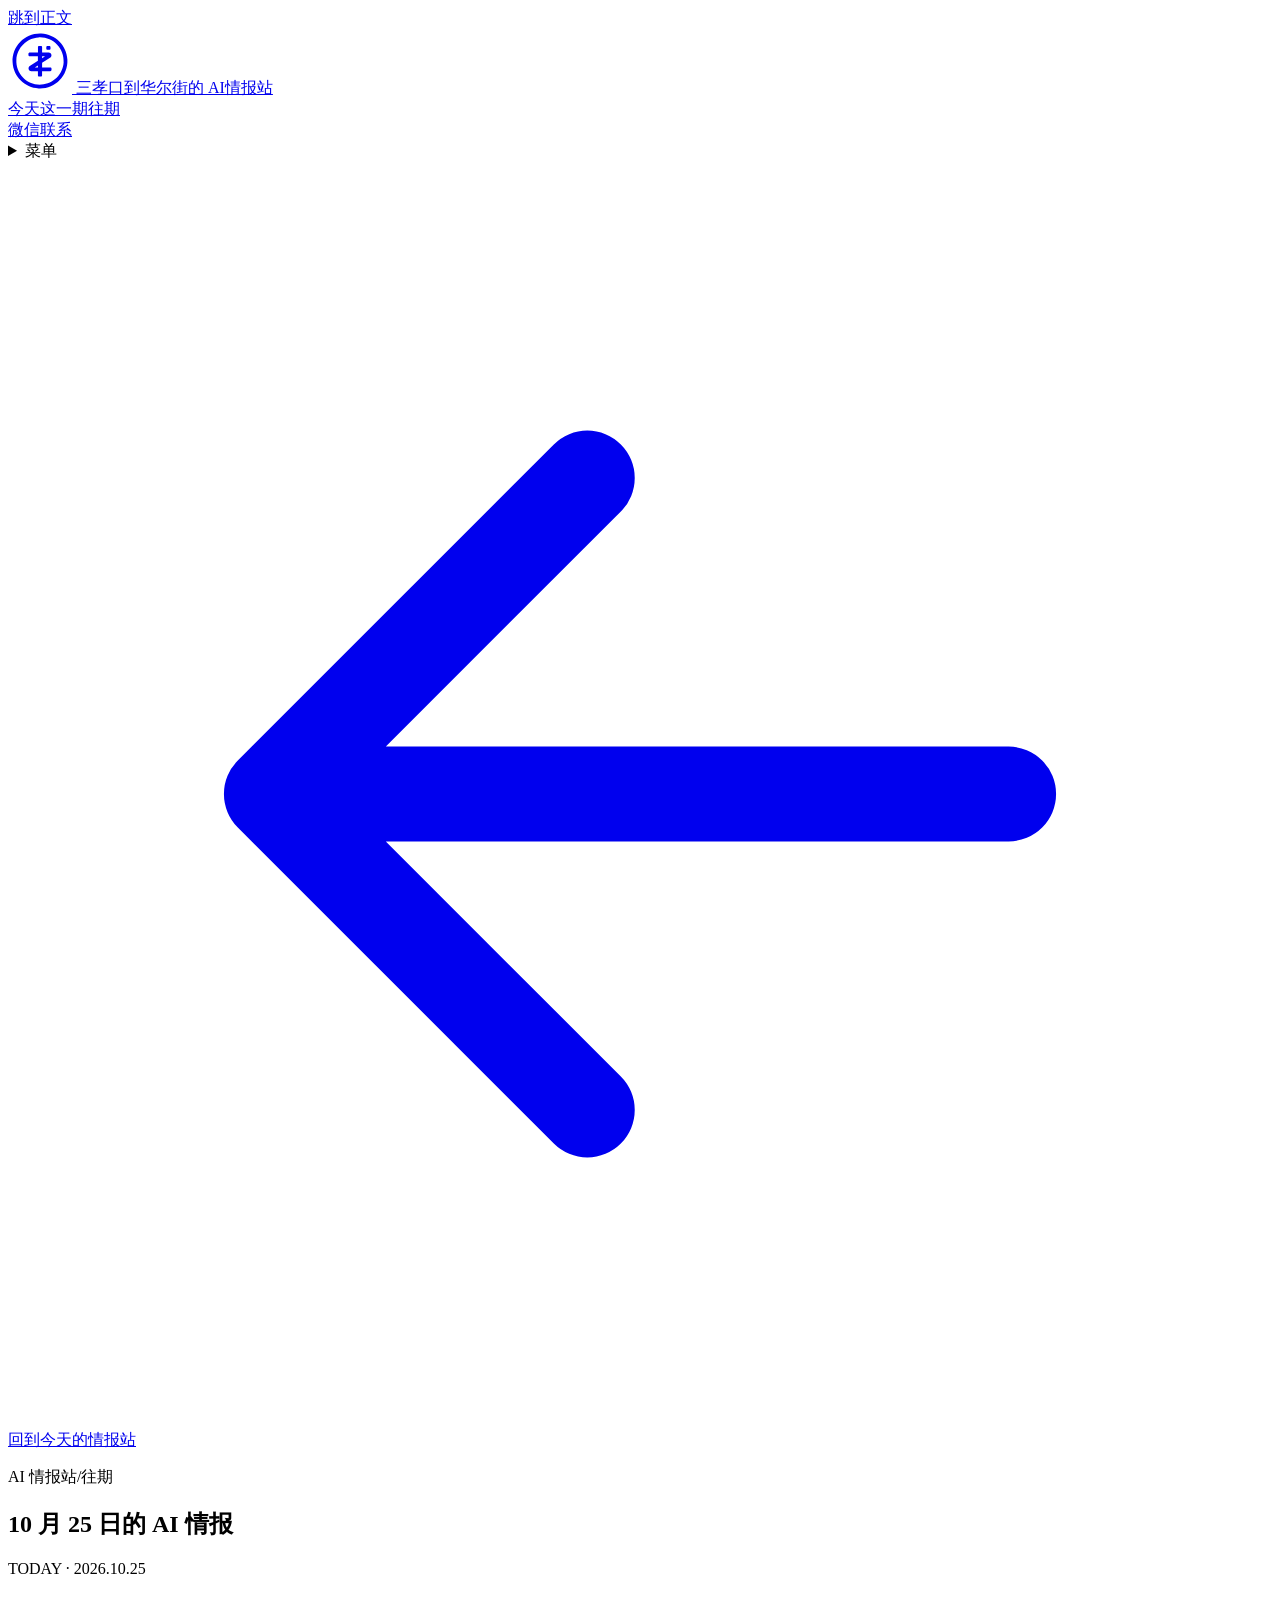
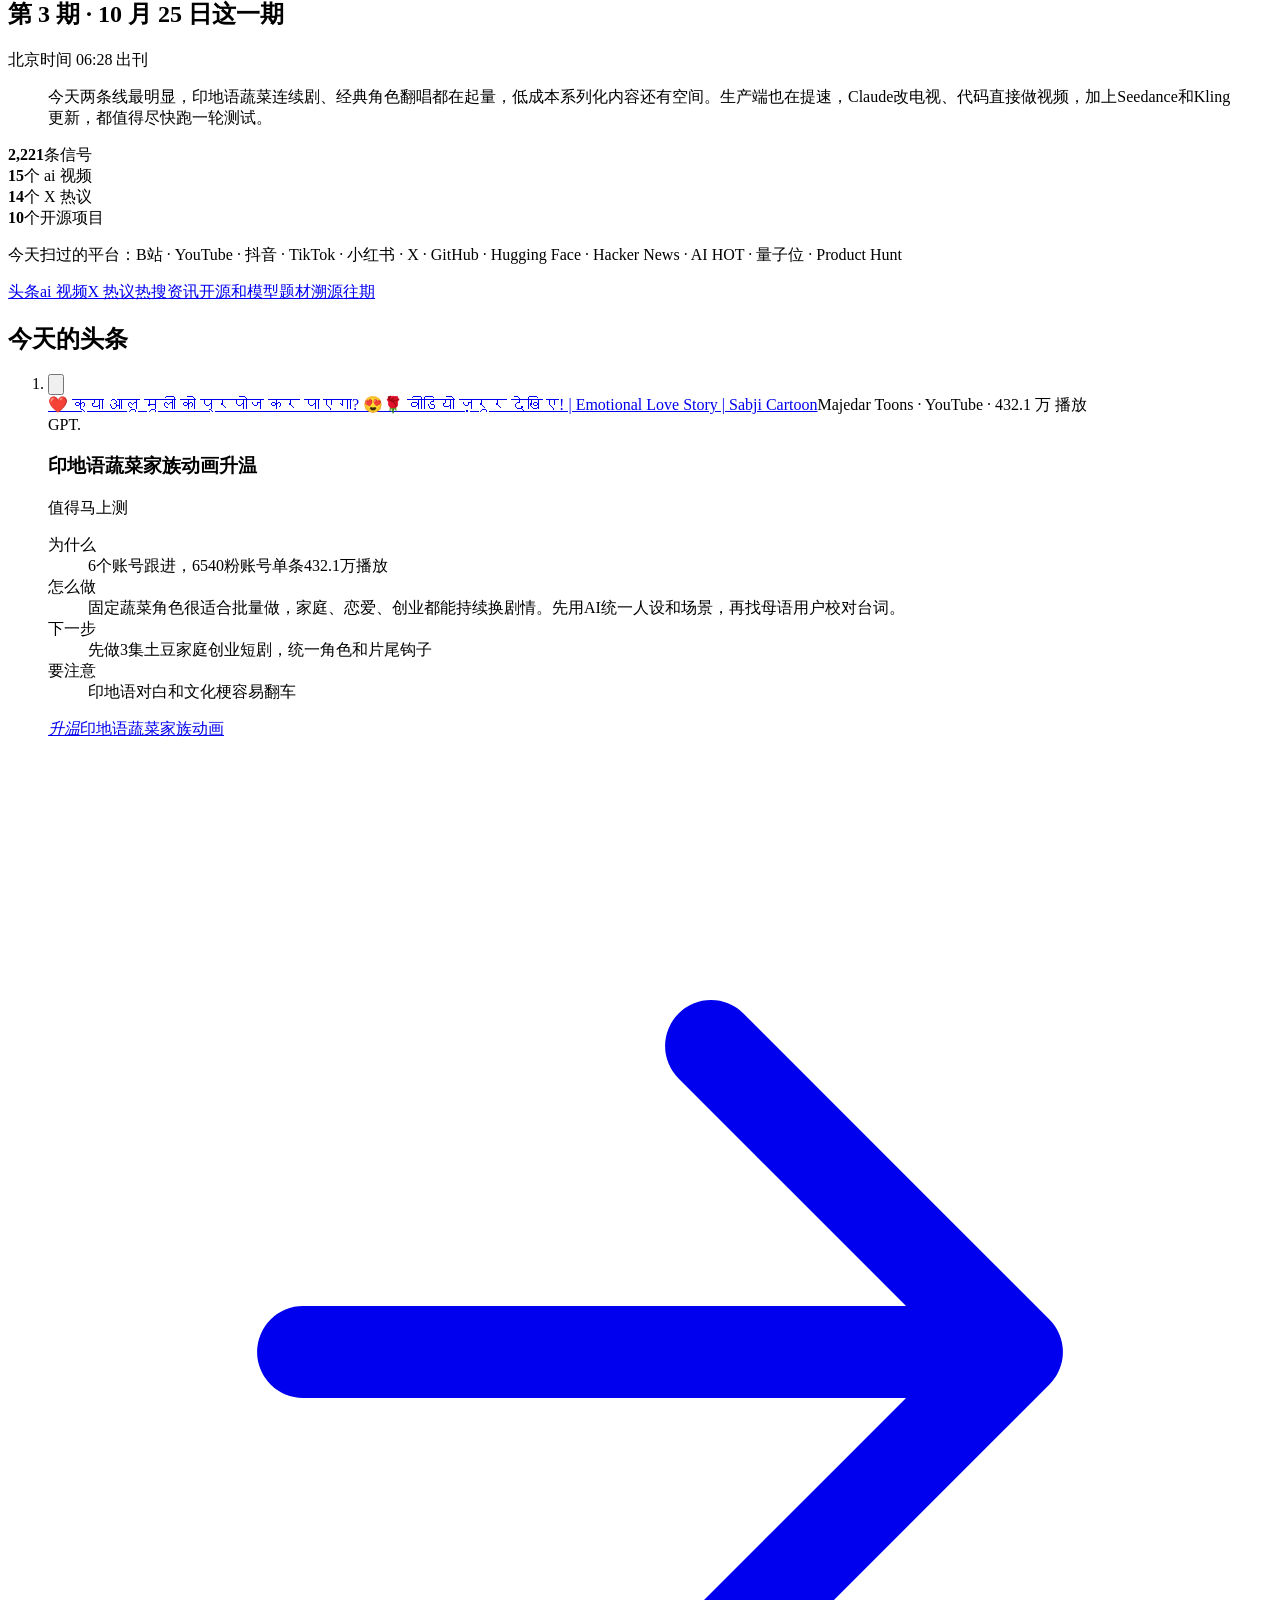
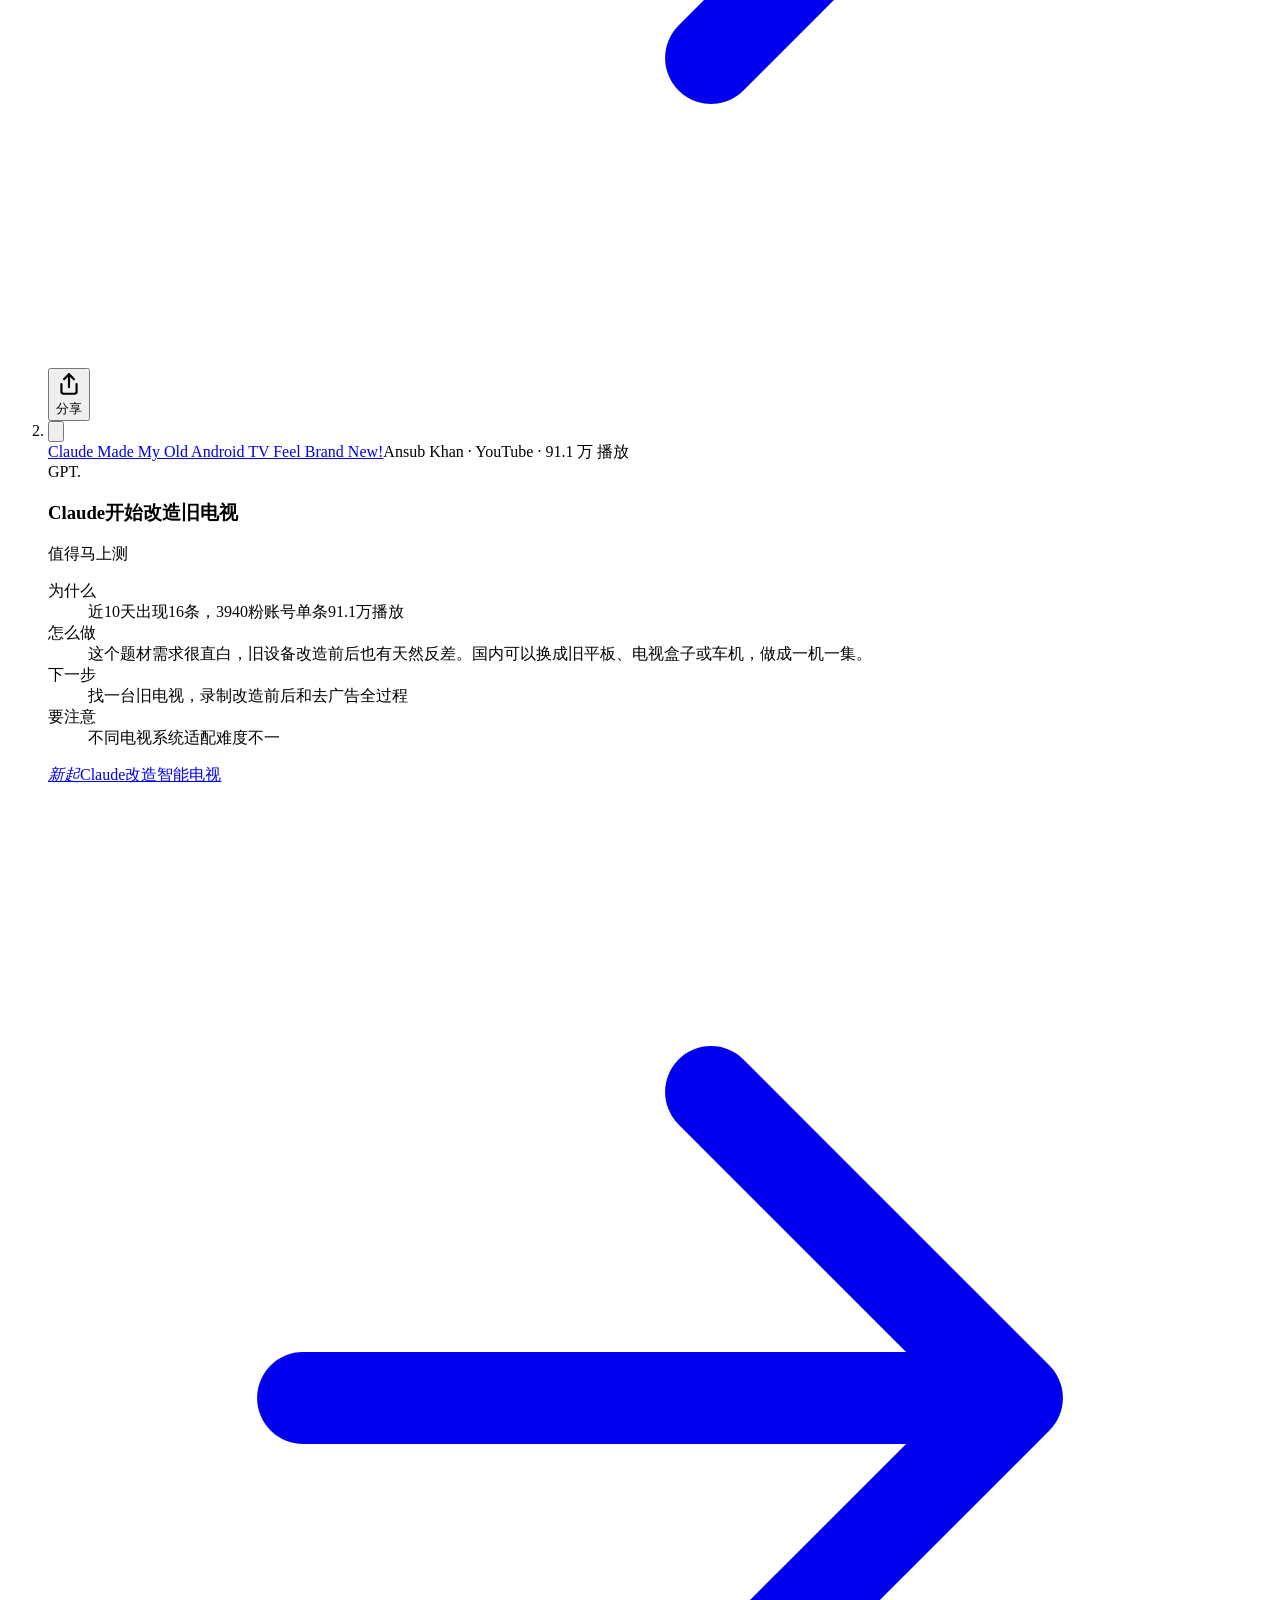
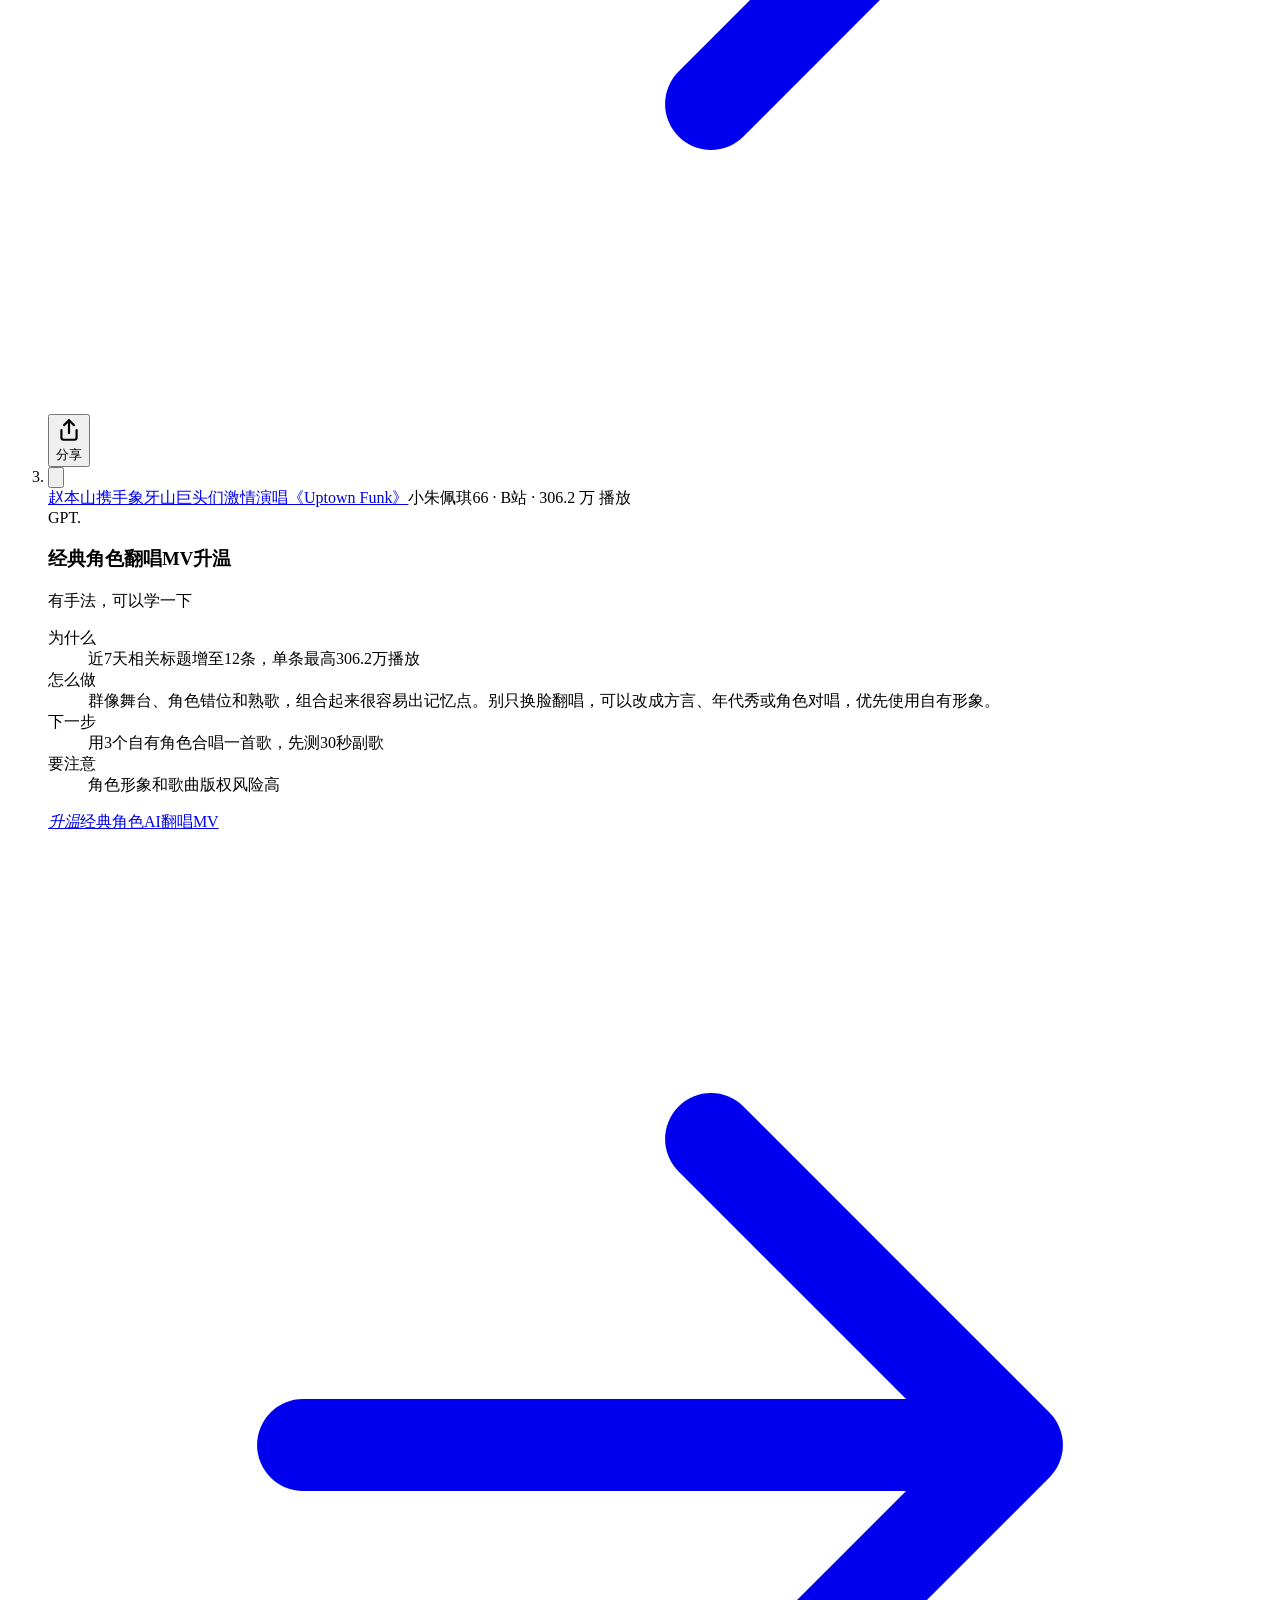
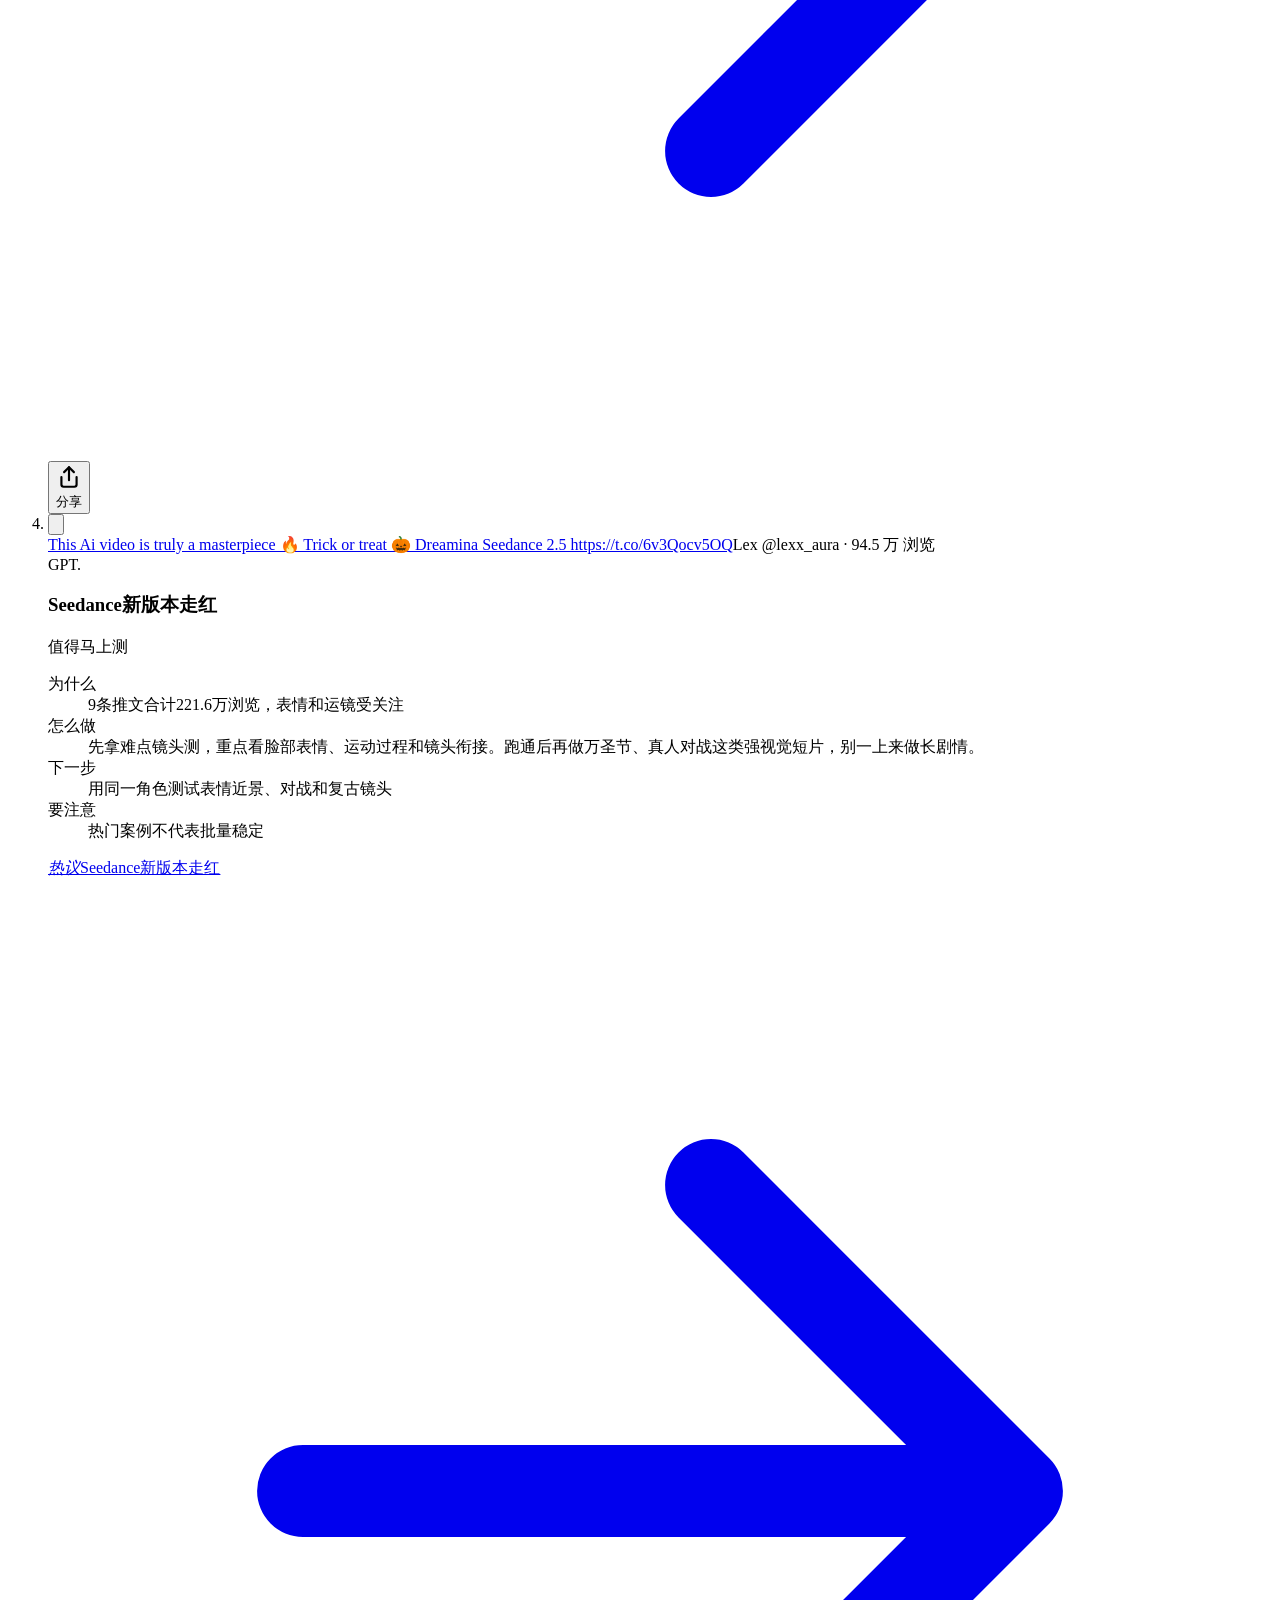
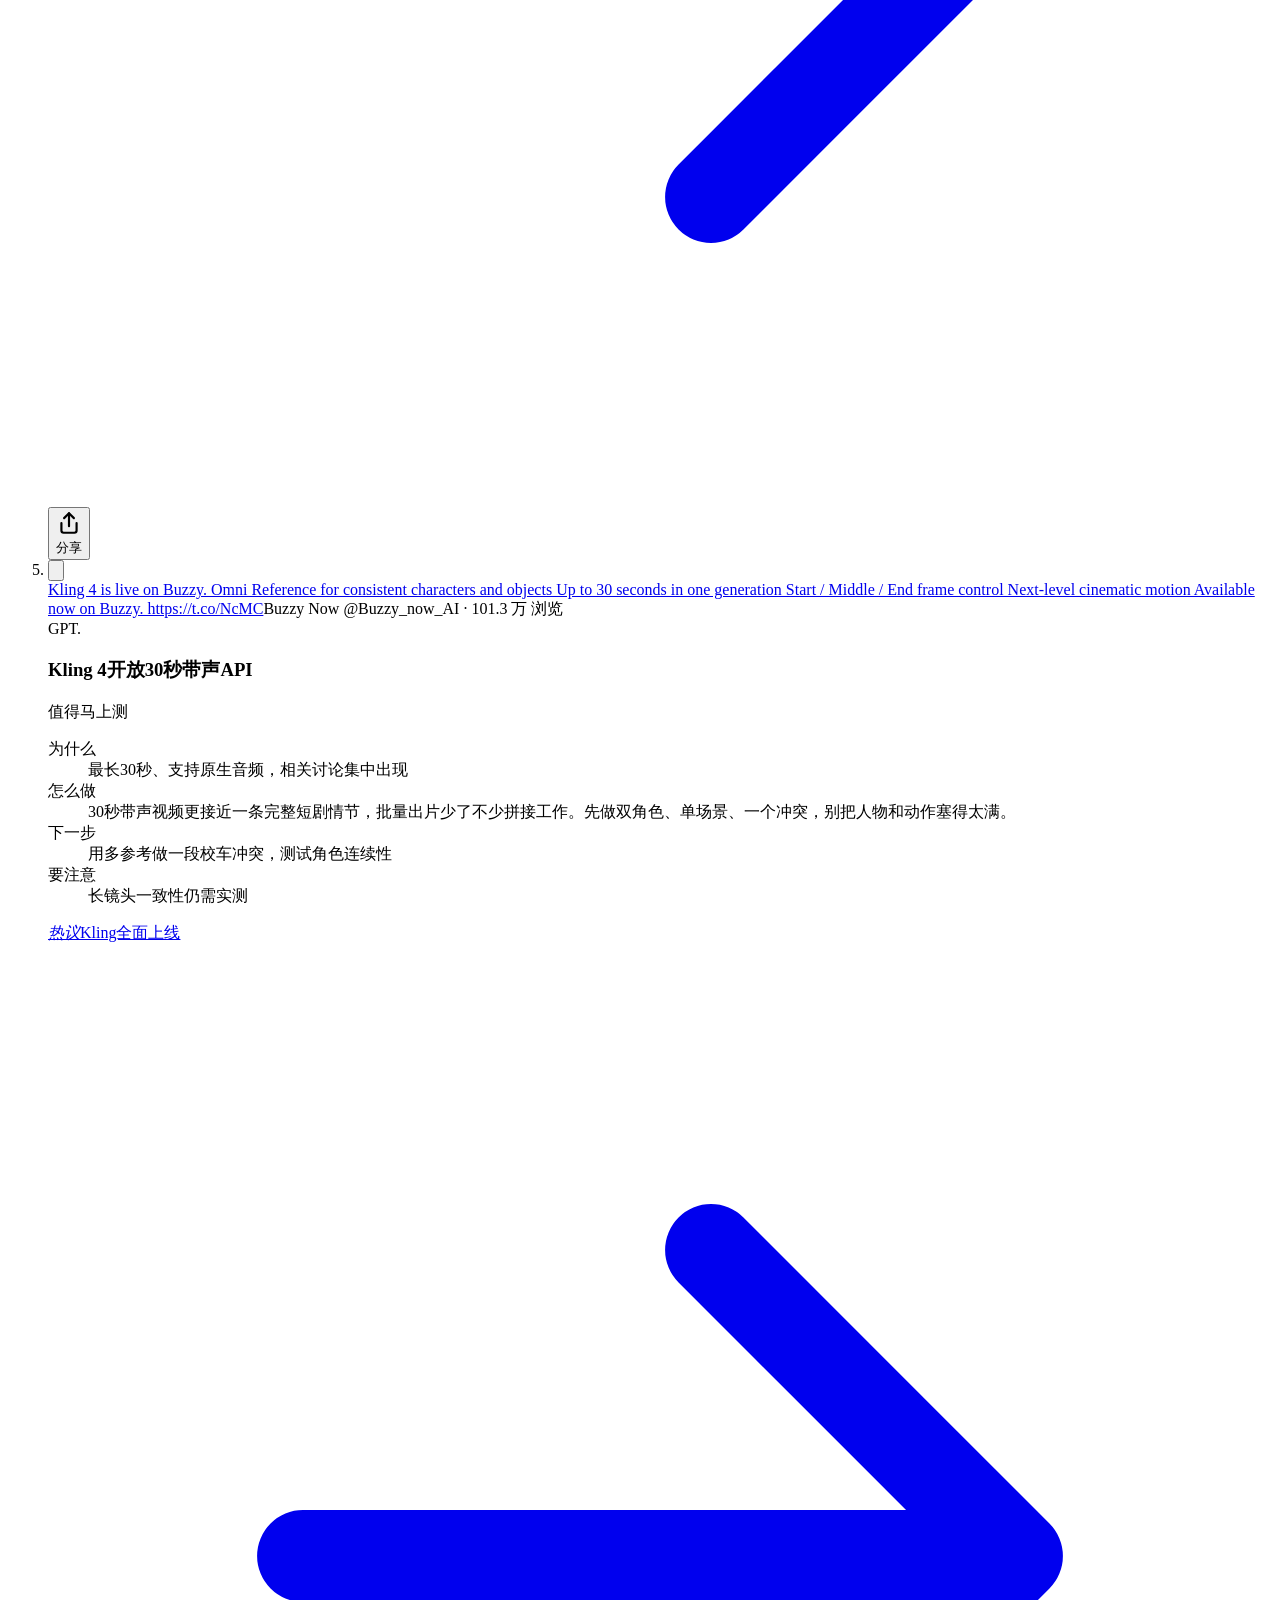
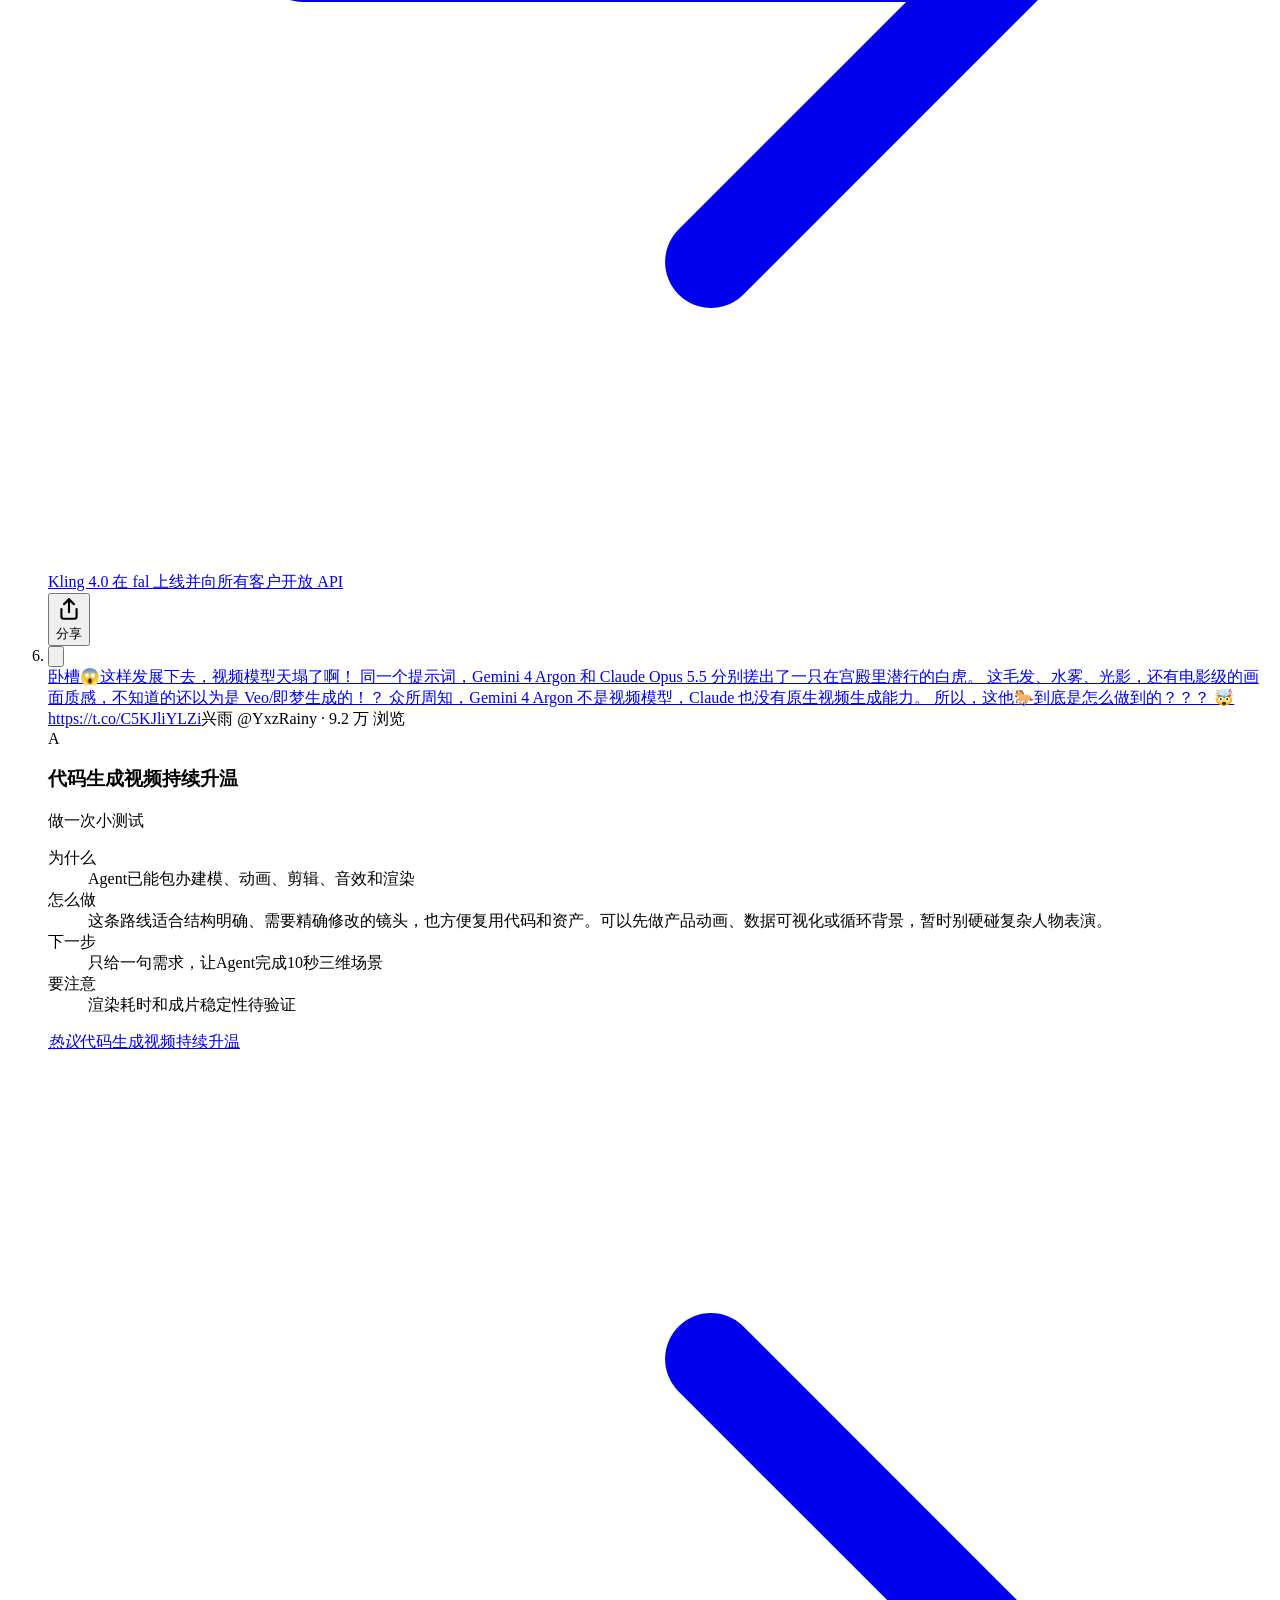
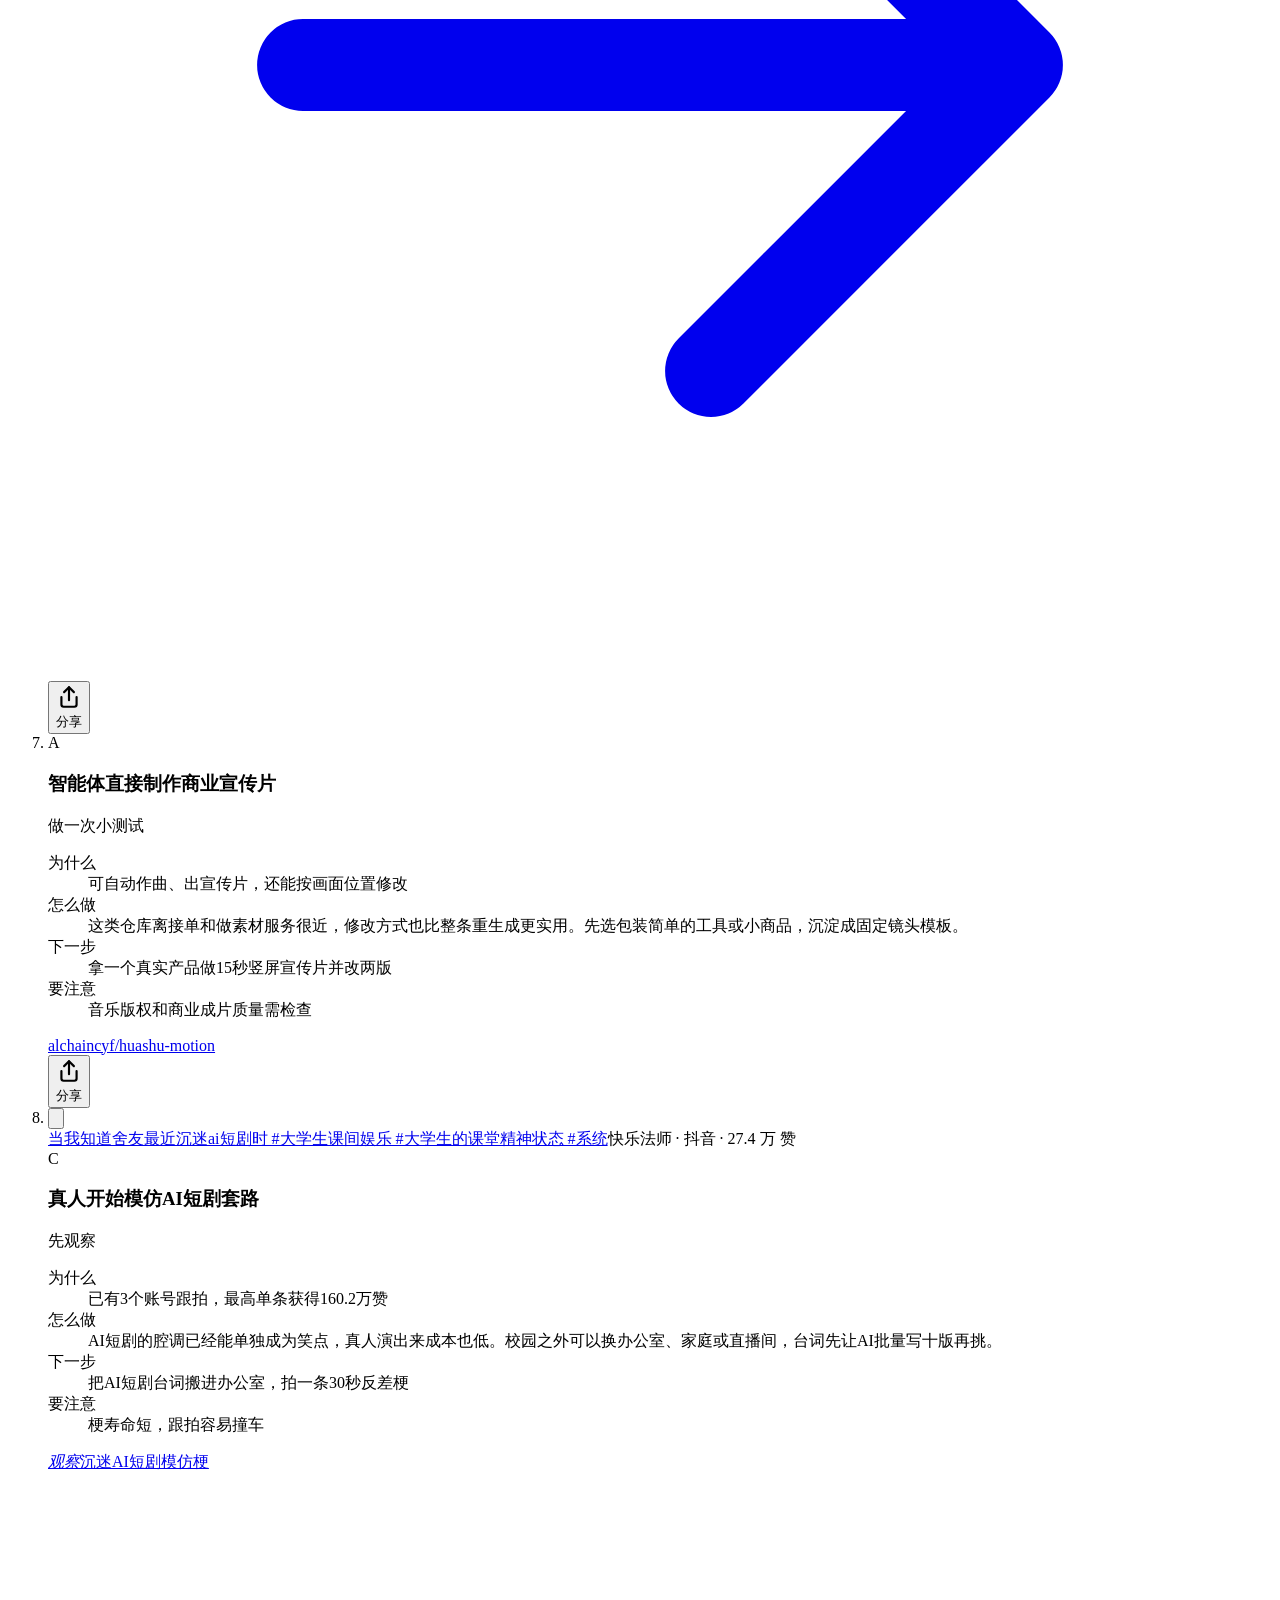
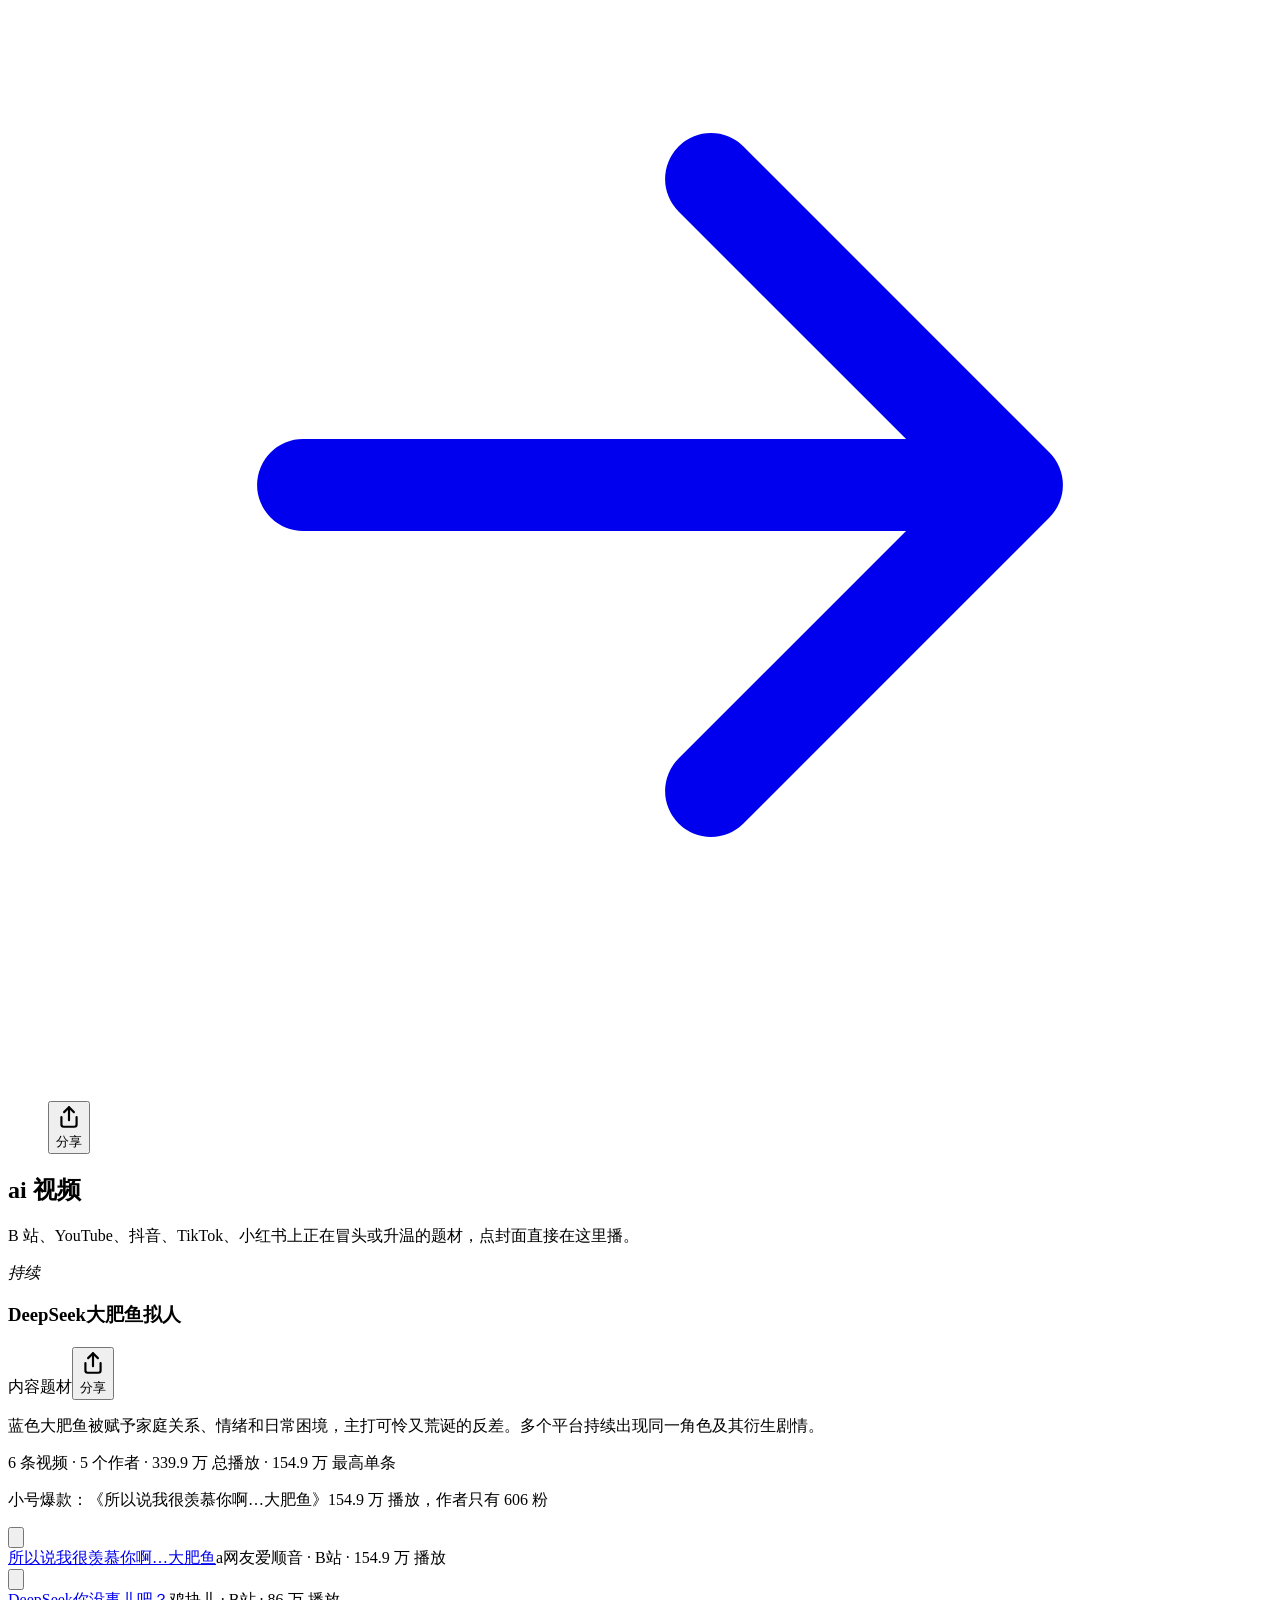
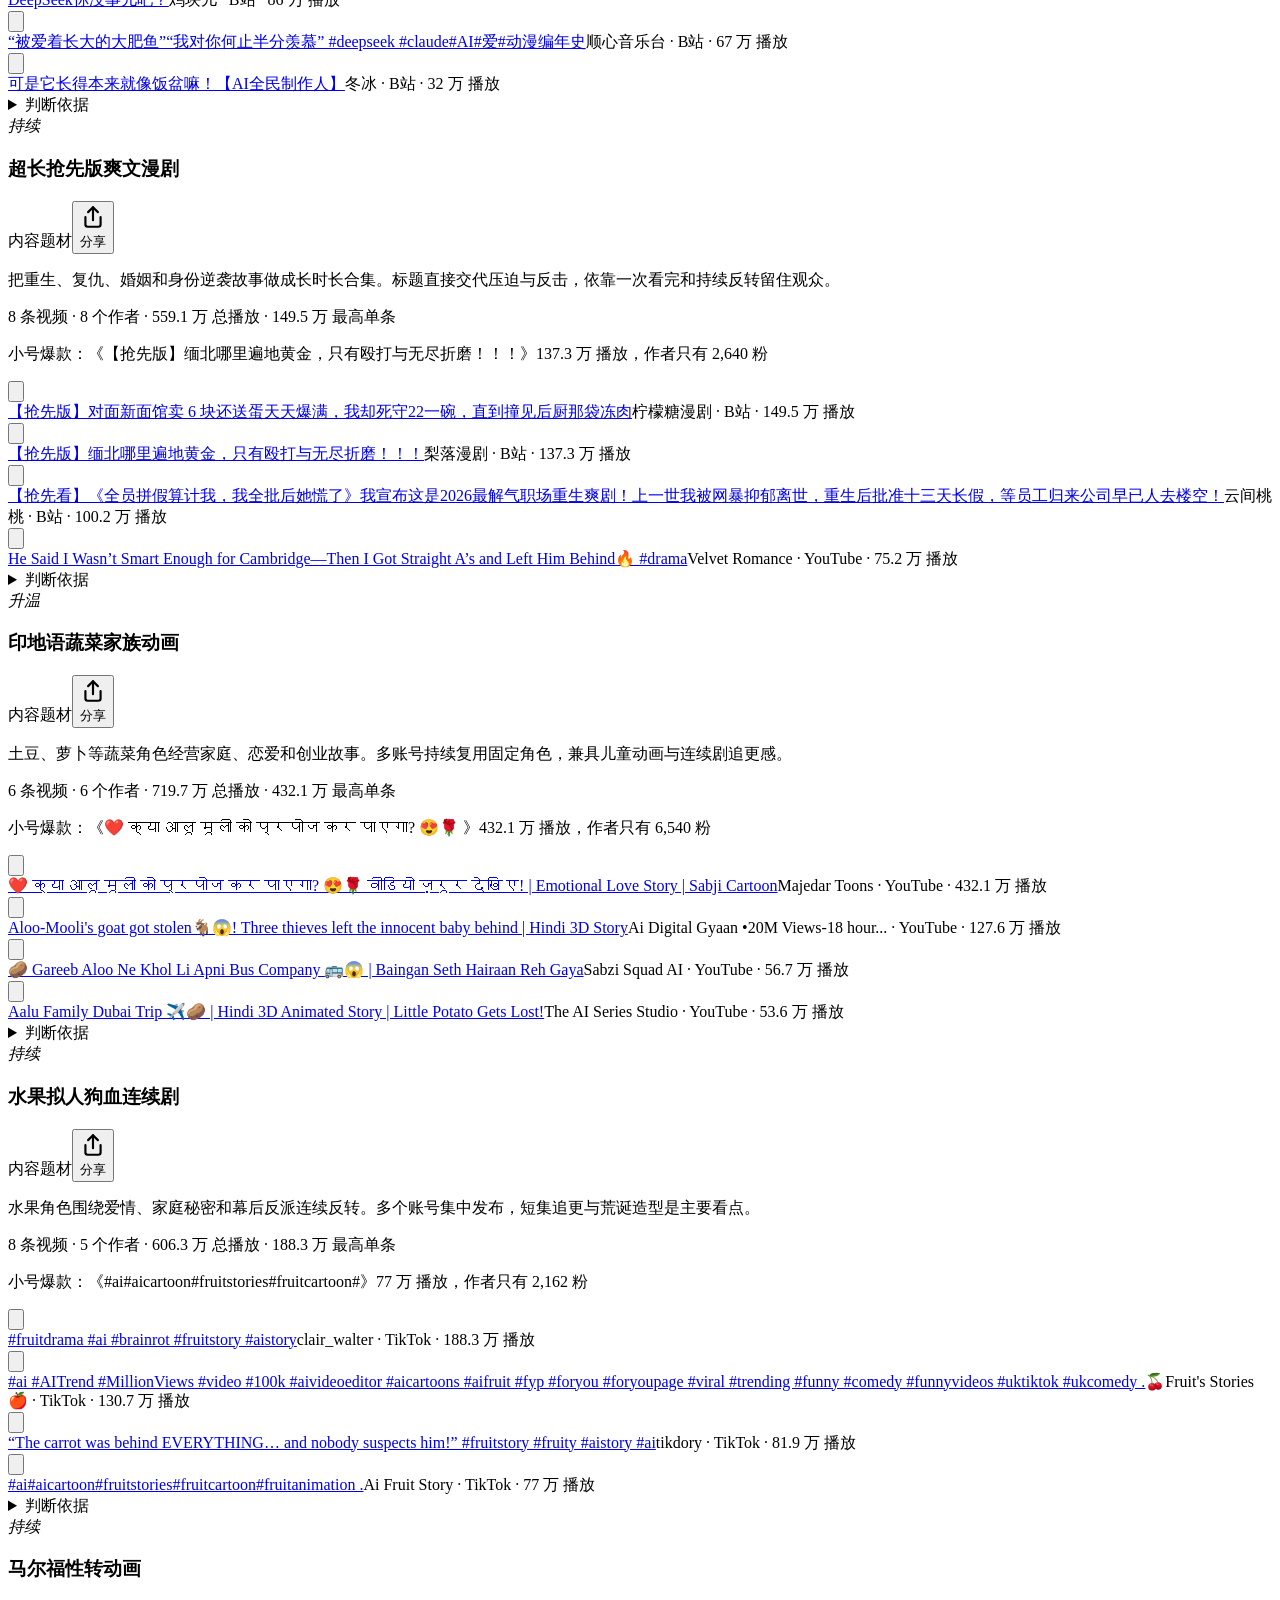
==== commit 8a087799: "fix: adapt site assets for project pages" ====
--- a/index.html
+++ b/index.html
@@ -8,36 +8,36 @@
 <meta content="今天两条线最明显，印地语蔬菜连续剧、经典角色翻唱都在起量，低成本系列化内容还有空间。生产端也在提速，Claude改电视、代码直接做视频，加上Seedance和Kling更新，都值得尽快跑一轮测试。" name="description"/>
 <meta content="#17171b" name="theme-color"/>
 <meta content="no-referrer" name="referrer"/>
-<link href="/radar/2026-10-25/" rel="canonical"/>
+<link href="/caijix/radar/2026-10-25/" rel="canonical"/>
 <meta content="三孝口到华尔街的 AI情报站" property="og:site_name"/>
 <meta content="10 月 25 日 AI 情报：印地语蔬菜家族动画升温、Claude开始改造旧电视 · 三孝口到华尔街的 AI情报站" property="og:title"/>
 <meta content="今天两条线最明显，印地语蔬菜连续剧、经典角色翻唱都在起量，低成本系列化内容还有空间。生产端也在提速，Claude改电视、代码直接做视频，加上Seedance和Kling更新，都值得尽快跑一轮测试。" property="og:description"/>
 <meta content="website" property="og:type"/>
-<meta content="/radar/2026-10-25/" property="og:url"/>
+<meta content="/caijix/radar/2026-10-25/" property="og:url"/>
 <meta content="summary" name="twitter:card"/>
-<link href="/assets/favicon.svg" rel="icon" type="image/svg+xml"/>
-<link href="/assets/style.css" rel="stylesheet"/>
-<script defer="" src="/assets/site.js"></script>
-<link href="/assets/recovery.css" rel="stylesheet"/>
-<script defer="" src="/assets/replica.js"></script>
+<link href="/caijix/assets/favicon.svg" rel="icon" type="image/svg+xml"/>
+<link href="/caijix/assets/style.css" rel="stylesheet"/>
+<script defer="" src="/caijix/assets/site.js"></script>
+<link href="/caijix/assets/recovery.css" rel="stylesheet"/>
+<script defer="" src="/caijix/assets/replica.js"></script>
 </head>
 <body>
 <a class="skip" href="#main">跳到正文</a>
 <header class="topbar">
 <div class="wrap topbar-in">
-<a aria-label="三孝口到华尔街的 AI情报站，回到首页" class="brand" href="/radar/"><svg aria-hidden="true" fill="none" focusable="false" height="64" viewbox="0 0 28 28" width="64" xmlns="http://www.w3.org/2000/svg">
+<a aria-label="三孝口到华尔街的 AI情报站，回到首页" class="brand" href="/caijix/radar/"><svg aria-hidden="true" fill="none" focusable="false" height="64" viewbox="0 0 28 28" width="64" xmlns="http://www.w3.org/2000/svg">
 <path d="M2.01316 14.5591C1.6828 7.50721 7.50361 1.68261 14.5512 2.01317C20.7178 2.29657 25.7046 7.28645 25.9878 13.4253C26.3024 20.4929 20.4974 26.3174 13.4341 25.9868C7.28329 25.7034 2.29653 20.7135 2.01316 14.5591ZM24.3364 14.685C24.7297 8.43596 19.569 3.27297 13.3237 3.66649C8.16406 3.99721 3.99496 8.1679 3.66453 13.3149C3.27124 19.564 8.43189 24.727 14.6772 24.3335C19.8368 24.0028 24.0058 19.8477 24.3364 14.685ZM14.4614 7.4116C14.7133 7.4116 14.9184 7.61678 14.9184 7.86864V10.2768H17.7983C18.3334 10.2768 18.8058 10.6229 18.9634 11.1264C19.1208 11.6931 18.9162 12.2283 18.5542 12.4487L14.9184 14.7632V16.7934H18.5073C18.8062 16.7936 19.0581 17.0453 19.0425 17.3442V17.8794C19.0425 18.1783 18.7906 18.4299 18.4917 18.4302H14.9028V20.3667C14.9028 20.6185 14.6976 20.8227 14.4458 20.8227H13.5483C13.2966 20.8226 13.0923 20.6184 13.0923 20.3667V18.4302H10.1958C9.66064 18.4301 9.18816 18.0686 9.03074 17.5649C8.88908 17.0613 9.12555 16.4789 9.51902 16.227L13.0766 13.9448V11.9458H9.51902C9.2042 11.9458 8.93699 11.6933 8.93699 11.3628V10.8589C8.93717 10.5285 9.20431 10.2768 9.51902 10.2768H13.1079V7.86864C13.1079 7.61694 13.3123 7.41185 13.5639 7.4116H14.4614ZM11.8803 16.7143C11.8489 16.7301 11.8644 16.7934 11.9116 16.7934H13.0923V15.9282L11.8803 16.7143ZM14.9184 12.7641L16.0825 12.0239C16.114 11.9924 16.0985 11.9292 16.0512 11.9292H14.9184V12.7641ZM18.0884 7.39598C18.3716 7.39598 18.5922 7.63237 18.5923 7.89989V8.60789C18.5923 8.89117 18.3559 9.1118 18.0884 9.1118H17.27C17.0025 9.11173 16.7661 8.89113 16.7661 8.60789V7.89989C16.7661 7.61669 17.0025 7.39605 17.27 7.39598H18.0884Z" fill="currentColor"></path>
 </svg>
 <span>三孝口到华尔街的 AI情报站</span></a>
-<nav aria-label="主导航" class="topnav"><a href="/radar/#today">今天这一期</a><a href="/radar/#r-past">往期</a></nav>
+<nav aria-label="主导航" class="topnav"><a href="/caijix/radar/#today">今天这一期</a><a href="/caijix/radar/#r-past">往期</a></nav>
 <a class="btn btn-glow sm top-follow" href="#follow">微信联系</a>
 <details class="pop mobile"><summary aria-label="打开菜单">菜单</summary><div class="pop-panel">
-<a href="/radar/#today"><b>今天这一期</b><small>每天 6 点更新</small></a><a href="/radar/#r-past"><b>往期</b><small>每天一页</small></a><a href="#follow"><b>微信联系</b><small>扫码添加微信</small></a></div></details>
+<a href="/caijix/radar/#today"><b>今天这一期</b><small>每天 6 点更新</small></a><a href="/caijix/radar/#r-past"><b>往期</b><small>每天一页</small></a><a href="#follow"><b>微信联系</b><small>扫码添加微信</small></a></div></details>
 </div>
 </header>
 <main id="main">
 <section class="p-hero slim"><div aria-hidden="true" class="hero-bg"><div class="gridlines"></div><div class="orb a"></div><div class="orb b"></div><div class="orb c"></div></div><div class="wrap">
-<a class="back" href="/radar/"><svg aria-hidden="true" class="i" fill="none" focusable="false" stroke="currentColor" stroke-linecap="round" stroke-linejoin="round" stroke-width="1.8" viewbox="0 0 24 24"><path d="M19 12H5M11 6l-6 6 6 6"></path></svg>回到今天的情报站</a>
+<a class="back" href="/caijix/radar/"><svg aria-hidden="true" class="i" fill="none" focusable="false" stroke="currentColor" stroke-linecap="round" stroke-linejoin="round" stroke-width="1.8" viewbox="0 0 24 24"><path d="M19 12H5M11 6l-6 6 6 6"></path></svg>回到今天的情报站</a>
 <p class="eyebrow"><span class="pulse"></span>AI 情报站<span class="sep">/</span>往期</p>
 <h1>10 月 25 日的 AI 情报</h1></div></section>
 <div id="today"></div>
@@ -50,7 +50,7 @@
 <p class="plats">今天扫过的平台：B站 · YouTube · 抖音 · TikTok · 小红书 · X · GitHub · Hugging Face · Hacker News · AI HOT · 量子位 · Product Hunt</p>
 </div>
 <nav aria-label="本期目录" class="rtabs"><a href="#r-head">头条</a><a href="#r-video">ai 视频</a><a href="#r-x">X 热议</a><a href="#r-hot">热搜</a><a href="#r-news">资讯</a><a href="#r-tools">开源和模型</a><a href="#r-deep">题材溯源</a><a href="#r-past">往期</a></nav>
-<section class="rsec" id="r-head"><h2>今天的头条</h2><ol class="heads big"><li class="head has-media" data-glow="" id="h-1"><div class="h-media"><div class="sample"><button aria-label="播放：❤️ क्या आलू मूली को प्रपोज कर पाएगा? 😍🌹 वीडियो ज" class="s-media" data-play="https://www.youtube-nocookie.com/embed/h3778Ou2Cks?autoplay=1&amp;rel=0&amp;playsinline=1" type="button"><img alt="" decoding="async" loading="lazy" referrerpolicy="no-referrer" src="https://i.ytimg.com/vi/h3778Ou2Cks/hqdefault.jpg"/><span class="s-play"><svg aria-hidden="true" class="i" fill="none" focusable="false" stroke="currentColor" stroke-linecap="round" stroke-linejoin="round" stroke-width="1.8" viewbox="0 0 24 24"><path d="M8 5.5v13l11-6.5z" fill="currentColor" stroke="none"></path></svg></span></button><div class="s-body"><a class="s-title" href="https://www.youtube.com/watch?v=h3778Ou2Cks" rel="noopener noreferrer" target="_blank">❤️ क्या आलू मूली को प्रपोज कर पाएगा? 😍🌹 वीडियो ज़रूर देखिए! | Emotional Love Story | Sabji Cartoon</a><span class="s-meta">Majedar Toons · YouTube · 432.1 万 播放</span></div></div></div><div class="h-text"><span class="grade g-S">GPT.</span><div><h3>印地语蔬菜家族动画升温</h3><p class="verdict">值得马上测</p><dl class="h-rows"><div><dt>为什么</dt><dd>6个账号跟进，6540粉账号单条432.1万播放</dd></div><div><dt>怎么做</dt><dd>固定蔬菜角色很适合批量做，家庭、恋爱、创业都能持续换剧情。先用AI统一人设和场景，再找母语用户校对台词。</dd></div><div><dt>下一步</dt><dd>先做3集土豆家庭创业短剧，统一角色和片尾钩子</dd></div><div><dt>要注意</dt><dd>印地语对白和文化梗容易翻车</dd></div></dl><div class="h-links"><a href="/radar/2026-10-25/#t-3"><em class="lab t-up">升温</em>印地语蔬菜家族动画<svg aria-hidden="true" class="i" fill="none" focusable="false" stroke="currentColor" stroke-linecap="round" stroke-linejoin="round" stroke-width="1.8" viewbox="0 0 24 24"><path d="M5 12h14M13 6l6 6-6 6"></path></svg></a></div></div><button aria-haspopup="dialog" aria-label="生成分享卡片：印地语蔬菜家族动画升温" class="share-btn" data-share="h-1" type="button"><svg aria-hidden="true" class="i" fill="none" focusable="false" stroke="currentColor" stroke-linecap="round" stroke-linejoin="round" stroke-width="2" viewbox="0 0 24 24"><path d="M12 15V3"></path><path d="M7.5 7.5 12 3l4.5 4.5"></path><path d="M5 12v7a2 2 0 0 0 2 2h10a2 2 0 0 0 2-2v-7"></path></svg><span>分享</span></button></div></li><li class="head has-media" data-glow="" id="h-2"><div class="h-media"><div class="sample"><button aria-label="播放：Claude Made My Old Android TV Feel Brand New!" class="s-media" data-play="https://www.youtube-nocookie.com/embed/fP2SGGVsaB0?autoplay=1&amp;rel=0&amp;playsinline=1" type="button"><img alt="" decoding="async" loading="lazy" referrerpolicy="no-referrer" src="/assets/media/681745cb3bc8f7ba60b2.jpg"/><span class="s-play"><svg aria-hidden="true" class="i" fill="none" focusable="false" stroke="currentColor" stroke-linecap="round" stroke-linejoin="round" stroke-width="1.8" viewbox="0 0 24 24"><path d="M8 5.5v13l11-6.5z" fill="currentColor" stroke="none"></path></svg></span></button><div class="s-body"><a class="s-title" href="https://www.youtube.com/watch?v=fP2SGGVsaB0" rel="noopener noreferrer" target="_blank">Claude Made My Old Android TV Feel Brand New!</a><span class="s-meta">Ansub Khan · YouTube · 91.1 万 播放</span></div></div></div><div class="h-text"><span class="grade g-S">GPT.</span><div><h3>Claude开始改造旧电视</h3><p class="verdict">值得马上测</p><dl class="h-rows"><div><dt>为什么</dt><dd>近10天出现16条，3940粉账号单条91.1万播放</dd></div><div><dt>怎么做</dt><dd>这个题材需求很直白，旧设备改造前后也有天然反差。国内可以换成旧平板、电视盒子或车机，做成一机一集。</dd></div><div><dt>下一步</dt><dd>找一台旧电视，录制改造前后和去广告全过程</dd></div><div><dt>要注意</dt><dd>不同电视系统适配难度不一</dd></div></dl><div class="h-links"><a href="/radar/2026-10-25/#t-6"><em class="lab t-new">新起</em>Claude改造智能电视<svg aria-hidden="true" class="i" fill="none" focusable="false" stroke="currentColor" stroke-linecap="round" stroke-linejoin="round" stroke-width="1.8" viewbox="0 0 24 24"><path d="M5 12h14M13 6l6 6-6 6"></path></svg></a></div></div><button aria-haspopup="dialog" aria-label="生成分享卡片：Claude开始改造旧电视" class="share-btn" data-share="h-2" type="button"><svg aria-hidden="true" class="i" fill="none" focusable="false" stroke="currentColor" stroke-linecap="round" stroke-linejoin="round" stroke-width="2" viewbox="0 0 24 24"><path d="M12 15V3"></path><path d="M7.5 7.5 12 3l4.5 4.5"></path><path d="M5 12v7a2 2 0 0 0 2 2h10a2 2 0 0 0 2-2v-7"></path></svg><span>分享</span></button></div></li><li class="head has-media" data-glow="" id="h-3"><div class="h-media"><div class="sample"><button aria-label="播放：赵本山携手象牙山巨头们激情演唱《Uptown Funk》" class="s-media" data-play="https://player.bilibili.com/player.html?isOutside=true&amp;bvid=BV1T8J66CEEu&amp;autoplay=1&amp;danmaku=0&amp;high_quality=1" type="button"><img alt="" decoding="async" loading="lazy" referrerpolicy="no-referrer" src="/assets/media/a41c03e9cca2f4abe3a4.jpg"/><span class="s-play"><svg aria-hidden="true" class="i" fill="none" focusable="false" stroke="currentColor" stroke-linecap="round" stroke-linejoin="round" stroke-width="1.8" viewbox="0 0 24 24"><path d="M8 5.5v13l11-6.5z" fill="currentColor" stroke="none"></path></svg></span></button><div class="s-body"><a class="s-title" href="https://www.bilibili.com/video/BV1T8J66CEEu" rel="noopener noreferrer" target="_blank">赵本山携手象牙山巨头们激情演唱《Uptown Funk》</a><span class="s-meta">小朱佩琪66 · B站 · 306.2 万 播放</span></div></div></div><div class="h-text"><span class="grade g-S">GPT.</span><div><h3>经典角色翻唱MV升温</h3><p class="verdict">有手法，可以学一下</p><dl class="h-rows"><div><dt>为什么</dt><dd>近7天相关标题增至12条，单条最高306.2万播放</dd></div><div><dt>怎么做</dt><dd>群像舞台、角色错位和熟歌，组合起来很容易出记忆点。别只换脸翻唱，可以改成方言、年代秀或角色对唱，优先使用自有形象。</dd></div><div><dt>下一步</dt><dd>用3个自有角色合唱一首歌，先测30秒副歌</dd></div><div><dt>要注意</dt><dd>角色形象和歌曲版权风险高</dd></div></dl><div class="h-links"><a href="/radar/2026-10-25/#t-11"><em class="lab t-up">升温</em>经典角色AI翻唱MV<svg aria-hidden="true" class="i" fill="none" focusable="false" stroke="currentColor" stroke-linecap="round" stroke-linejoin="round" stroke-width="1.8" viewbox="0 0 24 24"><path d="M5 12h14M13 6l6 6-6 6"></path></svg></a></div></div><button aria-haspopup="dialog" aria-label="生成分享卡片：经典角色翻唱MV升温" class="share-btn" data-share="h-3" type="button"><svg aria-hidden="true" class="i" fill="none" focusable="false" stroke="currentColor" stroke-linecap="round" stroke-linejoin="round" stroke-width="2" viewbox="0 0 24 24"><path d="M12 15V3"></path><path d="M7.5 7.5 12 3l4.5 4.5"></path><path d="M5 12v7a2 2 0 0 0 2 2h10a2 2 0 0 0 2-2v-7"></path></svg><span>分享</span></button></div></li><li class="head has-media" data-glow="" id="h-4"><div class="h-media"><div class="sample"><button aria-label="播放：This Ai video is truly a masterpiece 🔥 Trick or " class="s-media" data-video="https://video.twimg.com/amplify_video/2113626326661836800/vid/avc1/1280x720/a6A5Fh2FKSQXPUwS.mp4?tag=29" type="button"><img alt="" decoding="async" loading="lazy" referrerpolicy="no-referrer" src="https://pbs.twimg.com/amplify_video_thumb/2113626326661836800/img/Rk6mzA_RPknpihcN.jpg"/><span class="s-play"><svg aria-hidden="true" class="i" fill="none" focusable="false" stroke="currentColor" stroke-linecap="round" stroke-linejoin="round" stroke-width="1.8" viewbox="0 0 24 24"><path d="M8 5.5v13l11-6.5z" fill="currentColor" stroke="none"></path></svg></span></button><div class="s-body"><a class="s-title" href="https://x.com/lexx_aura/status/2113626647802876372" rel="noopener noreferrer" target="_blank">This Ai video is truly a masterpiece 🔥 Trick or treat 🎃 Dreamina Seedance 2.5 https://t.co/6v3Qocv5OQ</a><span class="s-meta">Lex @lexx_aura · 94.5 万 浏览</span></div></div></div><div class="h-text"><span class="grade g-S">GPT.</span><div><h3>Seedance新版本走红</h3><p class="verdict">值得马上测</p><dl class="h-rows"><div><dt>为什么</dt><dd>9条推文合计221.6万浏览，表情和运镜受关注</dd></div><div><dt>怎么做</dt><dd>先拿难点镜头测，重点看脸部表情、运动过程和镜头衔接。跑通后再做万圣节、真人对战这类强视觉短片，别一上来做长剧情。</dd></div><div><dt>下一步</dt><dd>用同一角色测试表情近景、对战和复古镜头</dd></div><div><dt>要注意</dt><dd>热门案例不代表批量稳定</dd></div></dl><div class="h-links"><a href="/radar/2026-10-25/#t-75"><em class="lab t-hot">热议</em>Seedance新版本走红<svg aria-hidden="true" class="i" fill="none" focusable="false" stroke="currentColor" stroke-linecap="round" stroke-linejoin="round" stroke-width="1.8" viewbox="0 0 24 24"><path d="M5 12h14M13 6l6 6-6 6"></path></svg></a></div></div><button aria-haspopup="dialog" aria-label="生成分享卡片：Seedance新版本走红" class="share-btn" data-share="h-4" type="button"><svg aria-hidden="true" class="i" fill="none" focusable="false" stroke="currentColor" stroke-linecap="round" stroke-linejoin="round" stroke-width="2" viewbox="0 0 24 24"><path d="M12 15V3"></path><path d="M7.5 7.5 12 3l4.5 4.5"></path><path d="M5 12v7a2 2 0 0 0 2 2h10a2 2 0 0 0 2-2v-7"></path></svg><span>分享</span></button></div></li><li class="head has-media" data-glow="" id="h-5"><div class="h-media"><div class="sample"><button aria-label="播放：Kling 4 is live on Buzzy. Omni Reference for con" class="s-media" data-video="https://video.twimg.com/amplify_video/2113226615907835904/vid/avc1/1280x720/7mxQYuOemjLfkDg6.mp4?tag=29" type="button"><img alt="" decoding="async" loading="lazy" referrerpolicy="no-referrer" src="https://pbs.twimg.com/amplify_video_thumb/2113226615907835904/img/4VdIYZ5V6xE2-9QA.jpg"/><span class="s-play"><svg aria-hidden="true" class="i" fill="none" focusable="false" stroke="currentColor" stroke-linecap="round" stroke-linejoin="round" stroke-width="1.8" viewbox="0 0 24 24"><path d="M8 5.5v13l11-6.5z" fill="currentColor" stroke="none"></path></svg></span></button><div class="s-body"><a class="s-title" href="https://x.com/Buzzy_now_AI/status/2113269428309926358" rel="noopener noreferrer" target="_blank">Kling 4 is live on Buzzy. Omni Reference for consistent characters and objects Up to 30 seconds in one generation Start / Middle / End frame control Next-level cinematic motion Available now on Buzzy. https://t.co/NcMC</a><span class="s-meta">Buzzy Now @Buzzy_now_AI · 101.3 万 浏览</span></div></div></div><div class="h-text"><span class="grade g-S">GPT.</span><div><h3>Kling 4开放30秒带声API</h3><p class="verdict">值得马上测</p><dl class="h-rows"><div><dt>为什么</dt><dd>最长30秒、支持原生音频，相关讨论集中出现</dd></div><div><dt>怎么做</dt><dd>30秒带声视频更接近一条完整短剧情节，批量出片少了不少拼接工作。先做双角色、单场景、一个冲突，别把人物和动作塞得太满。</dd></div><div><dt>下一步</dt><dd>用多参考做一段校车冲突，测试角色连续性</dd></div><div><dt>要注意</dt><dd>长镜头一致性仍需实测</dd></div></dl><div class="h-links"><a href="/radar/2026-10-25/#t-17"><em class="lab t-hot">热议</em>Kling全面上线<svg aria-hidden="true" class="i" fill="none" focusable="false" stroke="currentColor" stroke-linecap="round" stroke-linejoin="round" stroke-width="1.8" viewbox="0 0 24 24"><path d="M5 12h14M13 6l6 6-6 6"></path></svg></a><a href="https://aihot.news/items/dy6rkvc23lfrolo4y5hjg7evh" rel="noopener noreferrer" target="_blank">Kling 4.0 在 fal 上线并向所有客户开放 API</a></div></div><button aria-haspopup="dialog" aria-label="生成分享卡片：Kling 4开放30秒带声API" class="share-btn" data-share="h-5" type="button"><svg aria-hidden="true" class="i" fill="none" focusable="false" stroke="currentColor" stroke-linecap="round" stroke-linejoin="round" stroke-width="2" viewbox="0 0 24 24"><path d="M12 15V3"></path><path d="M7.5 7.5 12 3l4.5 4.5"></path><path d="M5 12v7a2 2 0 0 0 2 2h10a2 2 0 0 0 2-2v-7"></path></svg><span>分享</span></button></div></li><li class="head has-media" data-glow="" id="h-6"><div class="h-media"><div class="sample"><button aria-label="播放：卧槽😱这样发展下去，视频模型天塌了啊！ 同一个提示词，Gemini 4 Argon 和 Clau" class="s-media" data-video="https://video.twimg.com/amplify_video/2112887268285272064/vid/avc1/720x1280/K4T11TBs_ayqN7Rk.mp4?tag=29" type="button"><img alt="" decoding="async" loading="lazy" referrerpolicy="no-referrer" src="https://pbs.twimg.com/amplify_video_thumb/2112887268285272064/img/3FFPsXZ6R-KAfbYi.jpg"/><span class="s-play"><svg aria-hidden="true" class="i" fill="none" focusable="false" stroke="currentColor" stroke-linecap="round" stroke-linejoin="round" stroke-width="1.8" viewbox="0 0 24 24"><path d="M8 5.5v13l11-6.5z" fill="currentColor" stroke="none"></path></svg></span></button><div class="s-body"><a class="s-title" href="https://x.com/YxzRainy/status/2113241361625616698" rel="noopener noreferrer" target="_blank">卧槽😱这样发展下去，视频模型天塌了啊！ 同一个提示词，Gemini 4 Argon 和 Claude Opus 5.5 分别搓出了一只在宫殿里潜行的白虎。 这毛发、水雾、光影，还有电影级的画面质感，不知道的还以为是 Veo/即梦生成的！？ 众所周知，Gemini 4 Argon 不是视频模型，Claude 也没有原生视频生成能力。 所以，这他🐎到底是怎么做到的？？？ 🤯 https://t.co/C5KJliYLZi</a><span class="s-meta">兴雨 @YxzRainy · 9.2 万 浏览</span></div></div></div><div class="h-text"><span class="grade g-A">A</span><div><h3>代码生成视频持续升温</h3><p class="verdict">做一次小测试</p><dl class="h-rows"><div><dt>为什么</dt><dd>Agent已能包办建模、动画、剪辑、音效和渲染</dd></div><div><dt>怎么做</dt><dd>这条路线适合结构明确、需要精确修改的镜头，也方便复用代码和资产。可以先做产品动画、数据可视化或循环背景，暂时别硬碰复杂人物表演。</dd></div><div><dt>下一步</dt><dd>只给一句需求，让Agent完成10秒三维场景</dd></div><div><dt>要注意</dt><dd>渲染耗时和成片稳定性待验证</dd></div></dl><div class="h-links"><a href="/radar/2026-10-25/#t-20"><em class="lab t-hot">热议</em>代码生成视频持续升温<svg aria-hidden="true" class="i" fill="none" focusable="false" stroke="currentColor" stroke-linecap="round" stroke-linejoin="round" stroke-width="1.8" viewbox="0 0 24 24"><path d="M5 12h14M13 6l6 6-6 6"></path></svg></a></div></div><button aria-haspopup="dialog" aria-label="生成分享卡片：代码生成视频持续升温" class="share-btn" data-share="h-6" type="button"><svg aria-hidden="true" class="i" fill="none" focusable="false" stroke="currentColor" stroke-linecap="round" stroke-linejoin="round" stroke-width="2" viewbox="0 0 24 24"><path d="M12 15V3"></path><path d="M7.5 7.5 12 3l4.5 4.5"></path><path d="M5 12v7a2 2 0 0 0 2 2h10a2 2 0 0 0 2-2v-7"></path></svg><span>分享</span></button></div></li><li class="head" data-glow="" id="h-7"><div class="h-text"><span class="grade g-A">A</span><div><h3>智能体直接制作商业宣传片</h3><p class="verdict">做一次小测试</p><dl class="h-rows"><div><dt>为什么</dt><dd>可自动作曲、出宣传片，还能按画面位置修改</dd></div><div><dt>怎么做</dt><dd>这类仓库离接单和做素材服务很近，修改方式也比整条重生成更实用。先选包装简单的工具或小商品，沉淀成固定镜头模板。</dd></div><div><dt>下一步</dt><dd>拿一个真实产品做15秒竖屏宣传片并改两版</dd></div><div><dt>要注意</dt><dd>音乐版权和商业成片质量需检查</dd></div></dl><div class="h-links"><a href="https://github.com/alchaincyf/huashu-motion" rel="noopener noreferrer" target="_blank">alchaincyf/huashu-motion</a></div></div><button aria-haspopup="dialog" aria-label="生成分享卡片：智能体直接制作商业宣传片" class="share-btn" data-share="h-7" type="button"><svg aria-hidden="true" class="i" fill="none" focusable="false" stroke="currentColor" stroke-linecap="round" stroke-linejoin="round" stroke-width="2" viewbox="0 0 24 24"><path d="M12 15V3"></path><path d="M7.5 7.5 12 3l4.5 4.5"></path><path d="M5 12v7a2 2 0 0 0 2 2h10a2 2 0 0 0 2-2v-7"></path></svg><span>分享</span></button></div></li><li class="head has-media" data-glow="" id="h-8"><div class="h-media"><div class="sample"><button aria-label="播放：当我知道舍友最近沉迷ai短剧时 #大学生课间娱乐 #大学生的课堂精神状态 #系统" class="s-media" data-play="https://open.douyin.com/player/video?vid=7699357930927165937&amp;autoplay=0" type="button"><span class="s-play"><svg aria-hidden="true" class="i" fill="none" focusable="false" stroke="currentColor" stroke-linecap="round" stroke-linejoin="round" stroke-width="1.8" viewbox="0 0 24 24"><path d="M8 5.5v13l11-6.5z" fill="currentColor" stroke="none"></path></svg></span></button><div class="s-body"><a class="s-title" href="https://www.douyin.com/video/7699357930927165937" rel="noopener noreferrer" target="_blank">当我知道舍友最近沉迷ai短剧时 #大学生课间娱乐 #大学生的课堂精神状态 #系统</a><span class="s-meta">快乐法师 · 抖音 · 27.4 万 赞</span></div></div></div><div class="h-text"><span class="grade g-C">C</span><div><h3>真人开始模仿AI短剧套路</h3><p class="verdict">先观察</p><dl class="h-rows"><div><dt>为什么</dt><dd>已有3个账号跟拍，最高单条获得160.2万赞</dd></div><div><dt>怎么做</dt><dd>AI短剧的腔调已经能单独成为笑点，真人演出来成本也低。校园之外可以换办公室、家庭或直播间，台词先让AI批量写十版再挑。</dd></div><div><dt>下一步</dt><dd>把AI短剧台词搬进办公室，拍一条30秒反差梗</dd></div><div><dt>要注意</dt><dd>梗寿命短，跟拍容易撞车</dd></div></dl><div class="h-links"><a href="/radar/2026-10-25/#t-68"><em class="lab t-watch">观察</em>沉迷AI短剧模仿梗<svg aria-hidden="true" class="i" fill="none" focusable="false" stroke="currentColor" stroke-linecap="round" stroke-linejoin="round" stroke-width="1.8" viewbox="0 0 24 24"><path d="M5 12h14M13 6l6 6-6 6"></path></svg></a></div></div><button aria-haspopup="dialog" aria-label="生成分享卡片：真人开始模仿AI短剧套路" class="share-btn" data-share="h-8" type="button"><svg aria-hidden="true" class="i" fill="none" focusable="false" stroke="currentColor" stroke-linecap="round" stroke-linejoin="round" stroke-width="2" viewbox="0 0 24 24"><path d="M12 15V3"></path><path d="M7.5 7.5 12 3l4.5 4.5"></path><path d="M5 12v7a2 2 0 0 0 2 2h10a2 2 0 0 0 2-2v-7"></path></svg><span>分享</span></button></div></li></ol></section><section class="rsec" id="r-video"><h2>ai 视频</h2><p class="rsec-desc">B 站、YouTube、抖音、TikTok、小红书上正在冒头或升温的题材，点封面直接在这里播。</p><div class="rtopics"><article class="rtopic" data-glow="" id="t-1"><header><em class="lab t-steady">持续</em><h3>DeepSeek大肥鱼拟人</h3><span class="kind-tag">内容题材</span><button aria-haspopup="dialog" aria-label="生成分享卡片：DeepSeek大肥鱼拟人" class="share-btn" data-share="t-1" type="button"><svg aria-hidden="true" class="i" fill="none" focusable="false" stroke="currentColor" stroke-linecap="round" stroke-linejoin="round" stroke-width="2" viewbox="0 0 24 24"><path d="M12 15V3"></path><path d="M7.5 7.5 12 3l4.5 4.5"></path><path d="M5 12v7a2 2 0 0 0 2 2h10a2 2 0 0 0 2-2v-7"></path></svg><span>分享</span></button></header><p class="t-sum">蓝色大肥鱼被赋予家庭关系、情绪和日常困境，主打可怜又荒诞的反差。多个平台持续出现同一角色及其衍生剧情。</p><p class="t-metrics">6 条视频 · 5 个作者 · 339.9 万 总播放 · 154.9 万 最高单条</p><p class="outlier">小号爆款：《所以说我很羡慕你啊…大肥鱼》154.9 万 播放，作者只有 606 粉</p><div class="samples"><div class="sample"><button aria-label="播放：所以说我很羡慕你啊…大肥鱼" class="s-media" data-play="https://player.bilibili.com/player.html?isOutside=true&amp;bvid=BV1bGJR6HErW&amp;autoplay=1&amp;danmaku=0&amp;high_quality=1" type="button"><img alt="" decoding="async" loading="lazy" referrerpolicy="no-referrer" src="/assets/media/732a9ef0ee8519751f66.jpg"/><span class="s-play"><svg aria-hidden="true" class="i" fill="none" focusable="false" stroke="currentColor" stroke-linecap="round" stroke-linejoin="round" stroke-width="1.8" viewbox="0 0 24 24"><path d="M8 5.5v13l11-6.5z" fill="currentColor" stroke="none"></path></svg></span></button><div class="s-body"><a class="s-title" href="https://www.bilibili.com/video/BV1bGJR6HErW" rel="noopener noreferrer" target="_blank">所以说我很羡慕你啊…大肥鱼</a><span class="s-meta">a网友爱顺音 · B站 · 154.9 万 播放</span></div></div><div class="sample"><button aria-label="播放：DeepSeek你没事儿吧？" class="s-media" data-play="https://player.bilibili.com/player.html?isOutside=true&amp;bvid=BV15snE6hE2C&amp;autoplay=1&amp;danmaku=0&amp;high_quality=1" type="button"><img alt="" decoding="async" loading="lazy" referrerpolicy="no-referrer" src="/assets/media/fc0acc75206abc0bb2bb.jpg"/><span class="s-play"><svg aria-hidden="true" class="i" fill="none" focusable="false" stroke="currentColor" stroke-linecap="round" stroke-linejoin="round" stroke-width="1.8" viewbox="0 0 24 24"><path d="M8 5.5v13l11-6.5z" fill="currentColor" stroke="none"></path></svg></span></button><div class="s-body"><a class="s-title" href="https://www.bilibili.com/video/BV15snE6hE2C" rel="noopener noreferrer" target="_blank">DeepSeek你没事儿吧？</a><span class="s-meta">鸡块儿 · B站 · 86 万 播放</span></div></div><div class="sample"><button aria-label="播放：“被爱着长大的大肥鱼”“我对你何止半分羡慕” #deepseek #claude#AI#爱#动漫" class="s-media" data-play="https://player.bilibili.com/player.html?isOutside=true&amp;bvid=BV1LJnT6KEXM&amp;autoplay=1&amp;danmaku=0&amp;high_quality=1" type="button"><img alt="" decoding="async" loading="lazy" referrerpolicy="no-referrer" src="https://i2.hdslb.com/bfs/archive/e45ad4562238a7d24b12d298408b34d66fbe0cfd.jpg"/><span class="s-play"><svg aria-hidden="true" class="i" fill="none" focusable="false" stroke="currentColor" stroke-linecap="round" stroke-linejoin="round" stroke-width="1.8" viewbox="0 0 24 24"><path d="M8 5.5v13l11-6.5z" fill="currentColor" stroke="none"></path></svg></span></button><div class="s-body"><a class="s-title" href="https://www.bilibili.com/video/BV1LJnT6KEXM" rel="noopener noreferrer" target="_blank">“被爱着长大的大肥鱼”“我对你何止半分羡慕” #deepseek #claude#AI#爱#动漫编年史</a><span class="s-meta">顺心音乐台 · B站 · 67 万 播放</span></div></div><div class="sample"><button aria-label="播放：可是它长得本来就像饭盆嘛！【AI全民制作人】" class="s-media" data-play="https://player.bilibili.com/player.html?isOutside=true&amp;bvid=BV1Tonb6JExo&amp;autoplay=1&amp;danmaku=0&amp;high_quality=1" type="button"><img alt="" decoding="async" loading="lazy" referrerpolicy="no-referrer" src="https://i1.hdslb.com/bfs/archive/f7b65e5b016638f1be1b769040613efb66a881ab.jpg"/><span class="s-play"><svg aria-hidden="true" class="i" fill="none" focusable="false" stroke="currentColor" stroke-linecap="round" stroke-linejoin="round" stroke-width="1.8" viewbox="0 0 24 24"><path d="M8 5.5v13l11-6.5z" fill="currentColor" stroke="none"></path></svg></span></button><div class="s-body"><a class="s-title" href="https://www.bilibili.com/video/BV1Tonb6JExo" rel="noopener noreferrer" target="_blank">可是它长得本来就像饭盆嘛！【AI全民制作人】</a><span class="s-meta">冬冰 · B站 · 32 万 播放</span></div></div></div><details class="basis"><summary>判断依据</summary><ul><li>B站搜「大肥鱼」：之前 53 天播放最高的 20 条里 9 条标题带这个词，近 7 天是 14 条，以前就一直有</li><li>5 个不同账号在做</li><li>有小号爆了：606 粉的号单条 154.9万 播放</li><li>雷达 2026-10-23 起就在记录</li></ul></details></article><article class="rtopic" data-glow="" id="t-5"><header><em class="lab t-steady">持续</em><h3>超长抢先版爽文漫剧</h3><span class="kind-tag">内容题材</span><button aria-haspopup="dialog" aria-label="生成分享卡片：超长抢先版爽文漫剧" class="share-btn" data-share="t-5" type="button"><svg aria-hidden="true" class="i" fill="none" focusable="false" stroke="currentColor" stroke-linecap="round" stroke-linejoin="round" stroke-width="2" viewbox="0 0 24 24"><path d="M12 15V3"></path><path d="M7.5 7.5 12 3l4.5 4.5"></path><path d="M5 12v7a2 2 0 0 0 2 2h10a2 2 0 0 0 2-2v-7"></path></svg><span>分享</span></button></header><p class="t-sum">把重生、复仇、婚姻和身份逆袭故事做成长时长合集。标题直接交代压迫与反击，依靠一次看完和持续反转留住观众。</p><p class="t-metrics">8 条视频 · 8 个作者 · 559.1 万 总播放 · 149.5 万 最高单条</p><p class="outlier">小号爆款：《【抢先版】缅北哪里遍地黄金，只有殴打与无尽折磨！！！》137.3 万 播放，作者只有 2,640 粉</p><div class="samples"><div class="sample"><button aria-label="播放：【抢先版】对面新面馆卖 6 块还送蛋天天爆满，我却死守22一碗，直到撞见后厨那袋冻肉" class="s-media" data-play="https://player.bilibili.com/player.html?isOutside=true&amp;bvid=BV19MnJ6cEi3&amp;autoplay=1&amp;danmaku=0&amp;high_quality=1" type="button"><img alt="" decoding="async" loading="lazy" referrerpolicy="no-referrer" src="/assets/media/5bd42604760ece87a90d.jpg"/><span class="s-play"><svg aria-hidden="true" class="i" fill="none" focusable="false" stroke="currentColor" stroke-linecap="round" stroke-linejoin="round" stroke-width="1.8" viewbox="0 0 24 24"><path d="M8 5.5v13l11-6.5z" fill="currentColor" stroke="none"></path></svg></span></button><div class="s-body"><a class="s-title" href="https://www.bilibili.com/video/BV19MnJ6cEi3" rel="noopener noreferrer" target="_blank">【抢先版】对面新面馆卖 6 块还送蛋天天爆满，我却死守22一碗，直到撞见后厨那袋冻肉</a><span class="s-meta">柠檬糖漫剧 · B站 · 149.5 万 播放</span></div></div><div class="sample"><button aria-label="播放：【抢先版】缅北哪里遍地黄金，只有殴打与无尽折磨！！！" class="s-media" data-play="https://player.bilibili.com/player.html?isOutside=true&amp;bvid=BV1xmn36aEeX&amp;autoplay=1&amp;danmaku=0&amp;high_quality=1" type="button"><img alt="" decoding="async" loading="lazy" referrerpolicy="no-referrer" src="/assets/media/82a06c2adf73cba569d5.jpg"/><span class="s-play"><svg aria-hidden="true" class="i" fill="none" focusable="false" stroke="currentColor" stroke-linecap="round" stroke-linejoin="round" stroke-width="1.8" viewbox="0 0 24 24"><path d="M8 5.5v13l11-6.5z" fill="currentColor" stroke="none"></path></svg></span></button><div class="s-body"><a class="s-title" href="https://www.bilibili.com/video/BV1xmn36aEeX" rel="noopener noreferrer" target="_blank">【抢先版】缅北哪里遍地黄金，只有殴打与无尽折磨！！！</a><span class="s-meta">梨落漫剧 · B站 · 137.3 万 播放</span></div></div><div class="sample"><button aria-label="播放：【抢先看】《全员拼假算计我，我全批后她慌了》我宣布这是2026最解气职场重生爽剧！上一世我被网暴" class="s-media" data-play="https://player.bilibili.com/player.html?isOutside=true&amp;bvid=BV1eEnA6JEMS&amp;autoplay=1&amp;danmaku=0&amp;high_quality=1" type="button"><img alt="" decoding="async" loading="lazy" referrerpolicy="no-referrer" src="https://i1.hdslb.com/bfs/archive/1814d0779cc14e5b8264e157a3c01e874acd595d.jpg"/><span class="s-play"><svg aria-hidden="true" class="i" fill="none" focusable="false" stroke="currentColor" stroke-linecap="round" stroke-linejoin="round" stroke-width="1.8" viewbox="0 0 24 24"><path d="M8 5.5v13l11-6.5z" fill="currentColor" stroke="none"></path></svg></span></button><div class="s-body"><a class="s-title" href="https://www.bilibili.com/video/BV1eEnA6JEMS" rel="noopener noreferrer" target="_blank">【抢先看】《全员拼假算计我，我全批后她慌了》我宣布这是2026最解气职场重生爽剧！上一世我被网暴抑郁离世，重生后批准十三天长假，等员工归来公司早已人去楼空！</a><span class="s-meta">云间桃桃 · B站 · 100.2 万 播放</span></div></div><div class="sample"><button aria-label="播放：He Said I Wasn’t Smart Enough for Cambridge—Then" class="s-media" data-play="https://www.youtube-nocookie.com/embed/I0B-Nbky3QE?autoplay=1&amp;rel=0&amp;playsinline=1" type="button"><img alt="" decoding="async" loading="lazy" referrerpolicy="no-referrer" src="https://i.ytimg.com/vi/I0B-Nbky3QE/hqdefault.jpg"/><span class="s-play"><svg aria-hidden="true" class="i" fill="none" focusable="false" stroke="currentColor" stroke-linecap="round" stroke-linejoin="round" stroke-width="1.8" viewbox="0 0 24 24"><path d="M8 5.5v13l11-6.5z" fill="currentColor" stroke="none"></path></svg></span></button><div class="s-body"><a class="s-title" href="https://www.youtube.com/watch?v=I0B-Nbky3QE" rel="noopener noreferrer" target="_blank">He Said I Wasn’t Smart Enough for Cambridge—Then I Got Straight A’s and Left Him Behind🔥 #drama</a><span class="s-meta">Velvet Romance · YouTube · 75.2 万 播放</span></div></div></div><details class="basis"><summary>判断依据</summary><ul><li>B站搜「抢先版」：之前 53 天播放最高的 20 条里 14 条标题带这个词，近 7 天是 13 条，以前就一直有</li><li>8 个不同账号在做</li><li>有小号爆了：2640 粉的号单条 137.3万 播放</li><li>雷达 2026-10-23 起就在记录</li></ul></details></article><article class="rtopic" data-glow="" id="t-3"><header><em class="lab t-up">升温</em><h3>印地语蔬菜家族动画</h3><span class="kind-tag">内容题材</span><button aria-haspopup="dialog" aria-label="生成分享卡片：印地语蔬菜家族动画" class="share-btn" data-share="t-3" type="button"><svg aria-hidden="true" class="i" fill="none" focusable="false" stroke="currentColor" stroke-linecap="round" stroke-linejoin="round" stroke-width="2" viewbox="0 0 24 24"><path d="M12 15V3"></path><path d="M7.5 7.5 12 3l4.5 4.5"></path><path d="M5 12v7a2 2 0 0 0 2 2h10a2 2 0 0 0 2-2v-7"></path></svg><span>分享</span></button></header><p class="t-sum">土豆、萝卜等蔬菜角色经营家庭、恋爱和创业故事。多账号持续复用固定角色，兼具儿童动画与连续剧追更感。</p><p class="t-metrics">6 条视频 · 6 个作者 · 719.7 万 总播放 · 432.1 万 最高单条</p><p class="outlier">小号爆款：《❤️ क्या आलू मूली को प्रपोज कर पाएगा? 😍🌹 》432.1 万 播放，作者只有 6,540 粉</p><div class="samples"><div class="sample"><button aria-label="播放：❤️ क्या आलू मूली को प्रपोज कर पाएगा? 😍🌹 वीडियो ज" class="s-media" data-play="https://www.youtube-nocookie.com/embed/h3778Ou2Cks?autoplay=1&amp;rel=0&amp;playsinline=1" type="button"><img alt="" decoding="async" loading="lazy" referrerpolicy="no-referrer" src="https://i.ytimg.com/vi/h3778Ou2Cks/hqdefault.jpg"/><span class="s-play"><svg aria-hidden="true" class="i" fill="none" focusable="false" stroke="currentColor" stroke-linecap="round" stroke-linejoin="round" stroke-width="1.8" viewbox="0 0 24 24"><path d="M8 5.5v13l11-6.5z" fill="currentColor" stroke="none"></path></svg></span></button><div class="s-body"><a class="s-title" href="https://www.youtube.com/watch?v=h3778Ou2Cks" rel="noopener noreferrer" target="_blank">❤️ क्या आलू मूली को प्रपोज कर पाएगा? 😍🌹 वीडियो ज़रूर देखिए! | Emotional Love Story | Sabji Cartoon</a><span class="s-meta">Majedar Toons · YouTube · 432.1 万 播放</span></div></div><div class="sample"><button aria-label="播放：Aloo-Mooli's goat got stolen🐐😱! Three thieves le" class="s-media" data-play="https://www.youtube-nocookie.com/embed/ZmerqHGiTXw?autoplay=1&amp;rel=0&amp;playsinline=1" type="button"><img alt="" decoding="async" loading="lazy" referrerpolicy="no-referrer" src="https://i.ytimg.com/vi/ZmerqHGiTXw/hqdefault.jpg"/><span class="s-play"><svg aria-hidden="true" class="i" fill="none" focusable="false" stroke="currentColor" stroke-linecap="round" stroke-linejoin="round" stroke-width="1.8" viewbox="0 0 24 24"><path d="M8 5.5v13l11-6.5z" fill="currentColor" stroke="none"></path></svg></span></button><div class="s-body"><a class="s-title" href="https://www.youtube.com/watch?v=ZmerqHGiTXw" rel="noopener noreferrer" target="_blank">Aloo-Mooli's goat got stolen🐐😱! Three thieves left the innocent baby behind | Hindi 3D Story</a><span class="s-meta">Ai Digital Gyaan •20M Views-18 hour... · YouTube · 127.6 万 播放</span></div></div><div class="sample"><button aria-label="播放：🥔 Gareeb Aloo Ne Khol Li Apni Bus Company 🚌😱 | B" class="s-media" data-play="https://www.youtube-nocookie.com/embed/K-YoPrfh7rI?autoplay=1&amp;rel=0&amp;playsinline=1" type="button"><img alt="" decoding="async" loading="lazy" referrerpolicy="no-referrer" src="/assets/media/ccef9167d1ddf1f926f0.jpg"/><span class="s-play"><svg aria-hidden="true" class="i" fill="none" focusable="false" stroke="currentColor" stroke-linecap="round" stroke-linejoin="round" stroke-width="1.8" viewbox="0 0 24 24"><path d="M8 5.5v13l11-6.5z" fill="currentColor" stroke="none"></path></svg></span></button><div class="s-body"><a class="s-title" href="https://www.youtube.com/watch?v=K-YoPrfh7rI" rel="noopener noreferrer" target="_blank">🥔 Gareeb Aloo Ne Khol Li Apni Bus Company 🚌😱 | Baingan Seth Hairaan Reh Gaya</a><span class="s-meta">Sabzi Squad AI · YouTube · 56.7 万 播放</span></div></div><div class="sample"><button aria-label="播放：Aalu Family Dubai Trip ✈️🥔 | Hindi 3D Animated S" class="s-media" data-play="https://www.youtube-nocookie.com/embed/npLiVFIsSG0?autoplay=1&amp;rel=0&amp;playsinline=1" type="button"><img alt="" decoding="async" loading="lazy" referrerpolicy="no-referrer" src="https://i.ytimg.com/vi/npLiVFIsSG0/hqdefault.jpg"/><span class="s-play"><svg aria-hidden="true" class="i" fill="none" focusable="false" stroke="currentColor" stroke-linecap="round" stroke-linejoin="round" stroke-width="1.8" viewbox="0 0 24 24"><path d="M8 5.5v13l11-6.5z" fill="currentColor" stroke="none"></path></svg></span></button><div class="s-body"><a class="s-title" href="https://www.youtube.com/watch?v=npLiVFIsSG0" rel="noopener noreferrer" target="_blank">Aalu Family Dubai Trip ✈️🥔 | Hindi 3D Animated Story | Little Potato Gets Lost!</a><span class="s-meta">The AI Series Studio · YouTube · 53.6 万 播放</span></div></div></div><details class="basis"><summary>判断依据</summary><ul><li>YouTube 搜「Aloo Mooli AI story」：今年的相关视频里 11 条标题对得上，其中 4 条是最近 10 天发的</li><li>6 个不同账号在做</li><li>有小号爆了：6540 粉的号单条 432.1万 播放</li><li>雷达 2026-10-23 起就在记录</li></ul></details></article><article class="rtopic" data-glow="" id="t-2"><header><em class="lab t-steady">持续</em><h3>水果拟人狗血连续剧</h3><span class="kind-tag">内容题材</span><button aria-haspopup="dialog" aria-label="生成分享卡片：水果拟人狗血连续剧" class="share-btn" data-share="t-2" type="button"><svg aria-hidden="true" class="i" fill="none" focusable="false" stroke="currentColor" stroke-linecap="round" stroke-linejoin="round" stroke-width="2" viewbox="0 0 24 24"><path d="M12 15V3"></path><path d="M7.5 7.5 12 3l4.5 4.5"></path><path d="M5 12v7a2 2 0 0 0 2 2h10a2 2 0 0 0 2-2v-7"></path></svg><span>分享</span></button></header><p class="t-sum">水果角色围绕爱情、家庭秘密和幕后反派连续反转。多个账号集中发布，短集追更与荒诞造型是主要看点。</p><p class="t-metrics">8 条视频 · 5 个作者 · 606.3 万 总播放 · 188.3 万 最高单条</p><p class="outlier">小号爆款：《#ai#aicartoon#fruitstories#fruitcartoon#》77 万 播放，作者只有 2,162 粉</p><div class="samples"><div class="sample"><button aria-label="播放：#fruitdrama #ai #brainrot #fruitstory #aistory" class="s-media" data-play="https://www.tiktok.com/player/v1/7698938892031905046?autoplay=1&amp;rel=0" type="button"><span class="s-play"><svg aria-hidden="true" class="i" fill="none" focusable="false" stroke="currentColor" stroke-linecap="round" stroke-linejoin="round" stroke-width="1.8" viewbox="0 0 24 24"><path d="M8 5.5v13l11-6.5z" fill="currentColor" stroke="none"></path></svg></span></button><div class="s-body"><a class="s-title" href="https://www.tiktok.com/@clair_walter/video/7698938892031905046" rel="noopener noreferrer" target="_blank">#fruitdrama #ai #brainrot #fruitstory #aistory</a><span class="s-meta">clair_walter · TikTok · 188.3 万 播放</span></div></div><div class="sample"><button aria-label="播放：#ai #AITrend #MillionViews #video #100k #aivideo" class="s-media" data-play="https://www.tiktok.com/player/v1/7699174181434428702?autoplay=1&amp;rel=0" type="button"><img alt="" decoding="async" loading="lazy" referrerpolicy="no-referrer" src="/assets/media/b89ae454f43a27f3662a.jpg"/><span class="s-play"><svg aria-hidden="true" class="i" fill="none" focusable="false" stroke="currentColor" stroke-linecap="round" stroke-linejoin="round" stroke-width="1.8" viewbox="0 0 24 24"><path d="M8 5.5v13l11-6.5z" fill="currentColor" stroke="none"></path></svg></span></button><div class="s-body"><a class="s-title" href="https://www.tiktok.com/@real_mindset35/video/7699174181434428702" rel="noopener noreferrer" target="_blank">#ai #AITrend #MillionViews #video #100k #aivideoeditor #aicartoons #aifruit #fyp #foryou #foryoupage #viral #trending #funny #comedy #funnyvideos #uktiktok #ukcomedy .</a><span class="s-meta">🍒Fruit's Stories 🍎 · TikTok · 130.7 万 播放</span></div></div><div class="sample"><button aria-label="播放：“The carrot was behind EVERYTHING… and nobody su" class="s-media" data-play="https://www.tiktok.com/player/v1/7699560562308468000?autoplay=1&amp;rel=0" type="button"><span class="s-play"><svg aria-hidden="true" class="i" fill="none" focusable="false" stroke="currentColor" stroke-linecap="round" stroke-linejoin="round" stroke-width="1.8" viewbox="0 0 24 24"><path d="M8 5.5v13l11-6.5z" fill="currentColor" stroke="none"></path></svg></span></button><div class="s-body"><a class="s-title" href="https://www.tiktok.com/@tikdory13/video/7699560562308468000" rel="noopener noreferrer" target="_blank">“The carrot was behind EVERYTHING… and nobody suspects him!” #fruitstory #fruity #aistory #ai</a><span class="s-meta">tikdory · TikTok · 81.9 万 播放</span></div></div><div class="sample"><button aria-label="播放：#ai#aicartoon#fruitstories#fruitcartoon#fruitani" class="s-media" data-play="https://www.tiktok.com/player/v1/7699569683254496542?autoplay=1&amp;rel=0" type="button"><span class="s-play"><svg aria-hidden="true" class="i" fill="none" focusable="false" stroke="currentColor" stroke-linecap="round" stroke-linejoin="round" stroke-width="1.8" viewbox="0 0 24 24"><path d="M8 5.5v13l11-6.5z" fill="currentColor" stroke="none"></path></svg></span></button><div class="s-body"><a class="s-title" href="https://www.tiktok.com/@ai.fruit.story07/video/7699569683254496542" rel="noopener noreferrer" target="_blank">#ai#aicartoon#fruitstories#fruitcartoon#fruitanimation .</a><span class="s-meta">Ai Fruit Story · TikTok · 77 万 播放</span></div></div></div><details class="basis"><summary>判断依据</summary><ul><li>YouTube 搜「AI fruit story」：今年的相关视频里 14 条标题对得上，其中 1 条是最近 10 天发的，最早的是 210 天前</li><li>5 个不同账号在做</li><li>有小号爆了：2162 粉的号单条 77.0万 播放</li><li>雷达 2026-10-23 起就在记录</li></ul></details></article><article class="rtopic" data-glow="" id="t-9"><header><em class="lab t-steady">持续</em><h3>马尔福性转动画</h3><span class="kind-tag">内容题材</span><button aria-haspopup="dialog" aria-label="生成分享卡片：马尔福性转动画" class="share-btn" data-share="t-9" type="button"><svg aria-hidden="true" class="i" fill="none" focusable="false" stroke="currentColor" stroke-linecap="round" stroke-linejoin="round" stroke-width="2" viewbox="0 0 24 24"><path d="M12 15V3"></path><path d="M7.5 7.5 12 3l4.5 4.5"></path><path d="M5 12v7a2 2 0 0 0 2 2h10a2 2 0 0 0 2-2v-7"></path></svg><span>分享</span></button></header><p class="t-sum">把马尔福改造成女性角色，重新演绎与哈利之间的暧昧和冲突。长剧情与可爱短片都获得了较高关注。</p><p class="t-metrics">5 条视频 · 4 个作者 · 371.9 万 总播放 · 307.3 万 最高单条</p><p class="outlier">小号爆款：《大难不死的男孩爱上纯血家族的女孩【AI全民制作人】》307.3 万 播放，作者只有 8.2 万 粉</p><div class="samples"><div class="sample"><button aria-label="播放：大难不死的男孩爱上纯血家族的女孩【AI全民制作人】" class="s-media" data-play="https://player.bilibili.com/player.html?isOutside=true&amp;bvid=BV1bKnw6zEsV&amp;autoplay=1&amp;danmaku=0&amp;high_quality=1" type="button"><img alt="" decoding="async" loading="lazy" referrerpolicy="no-referrer" src="https://i1.hdslb.com/bfs/archive/9da3d2d1247f17a3f763397fc564d2c01061a4db.jpg"/><span class="s-play"><svg aria-hidden="true" class="i" fill="none" focusable="false" stroke="currentColor" stroke-linecap="round" stroke-linejoin="round" stroke-width="1.8" viewbox="0 0 24 24"><path d="M8 5.5v13l11-6.5z" fill="currentColor" stroke="none"></path></svg></span></button><div class="s-body"><a class="s-title" href="https://www.bilibili.com/video/BV1bKnw6zEsV" rel="noopener noreferrer" target="_blank">大难不死的男孩爱上纯血家族的女孩【AI全民制作人】</a><span class="s-meta">Foyege弗曳哥 · B站 · 307.3 万 播放</span></div></div><div class="sample"><button aria-label="播放：[性转马尔福] ”哈利，我从来不知道你这么恨我…“" class="s-media" data-play="https://player.bilibili.com/player.html?isOutside=true&amp;bvid=BV1KVnP6CEpW&amp;autoplay=1&amp;danmaku=0&amp;high_quality=1" type="button"><img alt="" decoding="async" loading="lazy" referrerpolicy="no-referrer" src="/assets/media/51110c0d1c8615099a4a.jpg"/><span class="s-play"><svg aria-hidden="true" class="i" fill="none" focusable="false" stroke="currentColor" stroke-linecap="round" stroke-linejoin="round" stroke-width="1.8" viewbox="0 0 24 24"><path d="M8 5.5v13l11-6.5z" fill="currentColor" stroke="none"></path></svg></span></button><div class="s-body"><a class="s-title" href="https://www.bilibili.com/video/BV1KVnP6CEpW" rel="noopener noreferrer" target="_blank">[性转马尔福] ”哈利，我从来不知道你这么恨我…“</a><span class="s-meta">沙拉shaula2 · B站 · 64.6 万 播放</span></div></div><div class="sample"><button aria-label="播放：有这样的马尔福大小姐你几点回家？ #马尔福 #马尔福性转 #哈利波特 #ai动画" class="s-media" data-play="https://open.douyin.com/player/video?vid=7697804950436351282&amp;autoplay=0" type="button"><img alt="" decoding="async" loading="lazy" referrerpolicy="no-referrer" src="/assets/media/f1ffc174aeb5ab4cc998.jpg"/><span class="s-play"><svg aria-hidden="true" class="i" fill="none" focusable="false" stroke="currentColor" stroke-linecap="round" stroke-linejoin="round" stroke-width="1.8" viewbox="0 0 24 24"><path d="M8 5.5v13l11-6.5z" fill="currentColor" stroke="none"></path></svg></span></button><div class="s-body"><a class="s-title" href="https://www.douyin.com/video/7697804950436351282" rel="noopener noreferrer" target="_blank">有这样的马尔福大小姐你几点回家？ #马尔福 #马尔福性转 #哈利波特 #ai动画</a><span class="s-meta">鲁迅lz · 抖音 · 7.1 万 赞</span></div></div><div class="sample"><button aria-label="播放：让马尔福大小姐变成Q版的魔法？！ 可以评论区说说想看什么方面的#哈利波特 #马尔福性转 #马尔福" class="s-media" data-play="https://open.douyin.com/player/video?vid=7698320321832570127&amp;autoplay=0" type="button"><img alt="" decoding="async" loading="lazy" referrerpolicy="no-referrer" src="/assets/media/ad0796f209ed6462e4ab.jpg"/><span class="s-play"><svg aria-hidden="true" class="i" fill="none" focusable="false" stroke="currentColor" stroke-linecap="round" stroke-linejoin="round" stroke-width="1.8" viewbox="0 0 24 24"><path d="M8 5.5v13l11-6.5z" fill="currentColor" stroke="none"></path></svg></span></button><div class="s-body"><a class="s-title" href="https://www.douyin.com/video/7698320321832570127" rel="noopener noreferrer" target="_blank">让马尔福大小姐变成Q版的魔法？！ 可以评论区说说想看什么方面的#哈利波特 #马尔福性转 #马尔福 #ai动画</a><span class="s-meta">鲁迅lz · 抖音 · 5.6 万 赞</span></div></div></div><details class="basis"><summary>判断依据</summary><ul><li>B站搜「马尔福」：之前 53 天播放最高的 20 条里 5 条标题带这个词，近 7 天是 4 条，以前就一直有</li><li>4 个不同账号在做</li><li>有小号爆了：8.2万 粉的号单条 307.3万 播放</li><li>雷达 2026-10-23 起就在记录</li></ul></details></article><article class="rtopic" data-glow="" id="t-65"><header><em class="lab t-watch">观察</em><h3>兰花螳螂重生复仇漫剧</h3><span class="kind-tag">内容题材</span><button aria-haspopup="dialog" aria-label="生成分享卡片：兰花螳螂重生复仇漫剧" class="share-btn" data-share="t-65" type="button"><svg aria-hidden="true" class="i" fill="none" focusable="false" stroke="currentColor" stroke-linecap="round" stroke-linejoin="round" stroke-width="2" viewbox="0 0 24 24"><path d="M12 15V3"></path><path d="M7.5 7.5 12 3l4.5 4.5"></path><path d="M5 12v7a2 2 0 0 0 2 2h10a2 2 0 0 0 2-2v-7"></path></svg><span>分享</span></button></header><p class="t-sum">女主被丈夫和儿子送来的兰花螳螂吸取生命，重生后反向复仇。相同核心桥段在抖音和小红书密集改编。</p><p class="t-metrics">4 条视频 · 4 个作者 · 0 总播放 · 0 最高单条</p><div class="samples"><div class="sample"><button aria-label="播放：【迷宫螳螂】终于不烧心2.0来了 #兰花螳螂 #AI漫剧 #小说" class="s-media" data-play="https://open.douyin.com/player/video?vid=7699595142784634162&amp;autoplay=0" type="button"><span class="s-play"><svg aria-hidden="true" class="i" fill="none" focusable="false" stroke="currentColor" stroke-linecap="round" stroke-linejoin="round" stroke-width="1.8" viewbox="0 0 24 24"><path d="M8 5.5v13l11-6.5z" fill="currentColor" stroke="none"></path></svg></span></button><div class="s-body"><a class="s-title" href="https://www.douyin.com/video/7699595142784634162" rel="noopener noreferrer" target="_blank">【迷宫螳螂】终于不烧心2.0来了 #兰花螳螂 #AI漫剧 #小说</a><span class="s-meta">小熊炸毛了 · 抖音 · 4.4 万 赞</span></div></div><div class="sample"><button aria-label="播放：（爽文版3.0）丈夫和儿子送我一只兰花螳螂 #兰花螳螂 #二次元#原创动画#ai漫剧" class="s-media" data-play="https://open.douyin.com/player/video?vid=7699674937677745443&amp;autoplay=0" type="button"><span class="s-play"><svg aria-hidden="true" class="i" fill="none" focusable="false" stroke="currentColor" stroke-linecap="round" stroke-linejoin="round" stroke-width="1.8" viewbox="0 0 24 24"><path d="M8 5.5v13l11-6.5z" fill="currentColor" stroke="none"></path></svg></span></button><div class="s-body"><a class="s-title" href="https://www.douyin.com/video/7699674937677745443" rel="noopener noreferrer" target="_blank">（爽文版3.0）丈夫和儿子送我一只兰花螳螂 #兰花螳螂 #二次元#原创动画#ai漫剧</a><span class="s-meta">夜白漫漫 · 抖音 · 4.3 万 赞</span></div></div><div class="sample"><button aria-label="播放：老公和儿子送我一只兰花螳螂，我精心饲养，却被它吸尽雪气。chong生回新家第一天，我看着那只虫子" class="s-media" data-play="https://open.douyin.com/player/video?vid=7699449283979906313&amp;autoplay=0" type="button"><span class="s-play"><svg aria-hidden="true" class="i" fill="none" focusable="false" stroke="currentColor" stroke-linecap="round" stroke-linejoin="round" stroke-width="1.8" viewbox="0 0 24 24"><path d="M8 5.5v13l11-6.5z" fill="currentColor" stroke="none"></path></svg></span></button><div class="s-body"><a class="s-title" href="https://www.douyin.com/video/7699449283979906313" rel="noopener noreferrer" target="_blank">老公和儿子送我一只兰花螳螂，我精心饲养，却被它吸尽雪气。chong生回新家第一天，我看着那只虫子，笑了：这一次，该轮到你们付出代价了。#女频小说 #拯救书荒 #白月光 #情感共鸣 #ai漫剧</a><span class="s-meta">六月漫剧 · 抖音 · 4.5 万 赞</span></div></div><div class="sample noimg"><div class="s-body"><a class="s-title" href="https://www.xiaohongshu.com/explore/6ad86aed000000003300e87e?xsec_token=YB5cTTOVjwX-pqLSAEdOnFgJl4YfAvrN1Zf6f5DFnVEdo=&amp;xsec_source=pc_search" rel="noopener noreferrer" target="_blank">丈夫送我兰花螳螂（爽文版2.0）</a><span class="s-meta">夜白漫漫 · 小红书 · 1.7 万 赞</span></div></div></div><details class="basis"><summary>判断依据</summary><ul><li>4 个不同账号在做</li></ul></details></article><article class="rtopic" data-glow="" id="t-12"><header><em class="lab t-steady">持续</em><h3>丧尸爆发生存短剧</h3><span class="kind-tag">内容题材</span><button aria-haspopup="dialog" aria-label="生成分享卡片：丧尸爆发生存短剧" class="share-btn" data-share="t-12" type="button"><svg aria-hidden="true" class="i" fill="none" focusable="false" stroke="currentColor" stroke-linecap="round" stroke-linejoin="round" stroke-width="2" viewbox="0 0 24 24"><path d="M12 15V3"></path><path d="M7.5 7.5 12 3l4.5 4.5"></path><path d="M5 12v7a2 2 0 0 0 2 2h10a2 2 0 0 0 2-2v-7"></path></svg><span>分享</span></button></header><p class="t-sum">角色在生化危机、尸群或丧尸机器人环境中寻找生路。游戏式通关、特殊能力和末日世界观是主要看点。</p><p class="t-metrics">4 条视频 · 4 个作者 · 293.1 万 总播放 · 122.8 万 最高单条</p><p class="outlier">小号爆款：《Zombie Robots | Sands of Steel (2026) | 》57.8 万 播放，作者只有 3,540 粉</p><div class="samples"><div class="sample"><button aria-label="播放：我是队里唯一的吉祥物，只要我穿着漂亮裙子站在那，方圆10里的s尸都不敢靠近……" class="s-media" data-play="https://player.bilibili.com/player.html?isOutside=true&amp;bvid=BV1h4nz6SEEm&amp;autoplay=1&amp;danmaku=0&amp;high_quality=1" type="button"><img alt="" decoding="async" loading="lazy" referrerpolicy="no-referrer" src="/assets/media/1e455bb33804f3756f5e.jpg"/><span class="s-play"><svg aria-hidden="true" class="i" fill="none" focusable="false" stroke="currentColor" stroke-linecap="round" stroke-linejoin="round" stroke-width="1.8" viewbox="0 0 24 24"><path d="M8 5.5v13l11-6.5z" fill="currentColor" stroke="none"></path></svg></span></button><div class="s-body"><a class="s-title" href="https://www.bilibili.com/video/BV1h4nz6SEEm" rel="noopener noreferrer" target="_blank">我是队里唯一的吉祥物，只要我穿着漂亮裙子站在那，方圆10里的s尸都不敢靠近……</a><span class="s-meta">酒窝与酒111 · B站 · 122.8 万 播放</span></div></div><div class="sample"><button aria-label="播放：里昂叔叔带你通关生化危机爆发夜【AI全民制作人】" class="s-media" data-play="https://player.bilibili.com/player.html?isOutside=true&amp;bvid=BV1HNnj6iEQL&amp;autoplay=1&amp;danmaku=0&amp;high_quality=1" type="button"><img alt="" decoding="async" loading="lazy" referrerpolicy="no-referrer" src="/assets/media/b15d18246b52bcdb9832.jpg"/><span class="s-play"><svg aria-hidden="true" class="i" fill="none" focusable="false" stroke="currentColor" stroke-linecap="round" stroke-linejoin="round" stroke-width="1.8" viewbox="0 0 24 24"><path d="M8 5.5v13l11-6.5z" fill="currentColor" stroke="none"></path></svg></span></button><div class="s-body"><a class="s-title" href="https://www.bilibili.com/video/BV1HNnj6iEQL" rel="noopener noreferrer" target="_blank">里昂叔叔带你通关生化危机爆发夜【AI全民制作人】</a><span class="s-meta">天不生我六酱 · B站 · 112.5 万 播放</span></div></div><div class="sample"><button aria-label="播放：Zombie Robots | Sands of Steel (2026) | AI Short" class="s-media" data-play="https://www.youtube-nocookie.com/embed/-1iJob_X-Rk?autoplay=1&amp;rel=0&amp;playsinline=1" type="button"><img alt="" decoding="async" loading="lazy" referrerpolicy="no-referrer" src="https://i.ytimg.com/vi/-1iJob_X-Rk/hqdefault.jpg"/><span class="s-play"><svg aria-hidden="true" class="i" fill="none" focusable="false" stroke="currentColor" stroke-linecap="round" stroke-linejoin="round" stroke-width="1.8" viewbox="0 0 24 24"><path d="M8 5.5v13l11-6.5z" fill="currentColor" stroke="none"></path></svg></span></button><div class="s-body"><a class="s-title" href="https://www.youtube.com/watch?v=-1iJob_X-Rk" rel="noopener noreferrer" target="_blank">Zombie Robots | Sands of Steel (2026) | AI Short Film by Unbox14 Group</a><span class="s-meta">Unbox14 | Creative AI FilmMaking Studio · YouTube · 57.8 万 播放</span></div></div><div class="sample noimg"><div class="s-body"><a class="s-title" href="https://www.xiaohongshu.com/explore/6ad5afab0000000031001f2b?xsec_token=YBwL4TZJaGMLUD3b8vMBwNBDl5aCarq9FlnLENhWF1AME=&amp;xsec_source=pc_search" rel="noopener noreferrer" target="_blank">生化危机—平安夜</a><span class="s-meta">吃吃粥粥 · 小红书 · 2 万 赞</span></div></div></div><details class="basis"><summary>判断依据</summary><ul><li>B站搜「生化危机」：之前 53 天播放最高的 20 条里 0 条标题带这个词，近 7 天是 3 条，以前就一直有</li><li>4 个不同账号在做</li><li>有小号爆了：3540 粉的号单条 57.8万 播放</li><li>雷达 2026-10-23 起就在记录</li></ul></details></article><article class="rtopic" data-glow="" id="t-6"><header><em class="lab t-new">新起</em><h3>Claude改造智能电视</h3><span class="kind-tag">制作玩法</span><button aria-haspopup="dialog" aria-label="生成分享卡片：Claude改造智能电视" class="share-btn" data-share="t-6" type="button"><svg aria-hidden="true" class="i" fill="none" focusable="false" stroke="currentColor" stroke-linecap="round" stroke-linejoin="round" stroke-width="2" viewbox="0 0 24 24"><path d="M12 15V3"></path><path d="M7.5 7.5 12 3l4.5 4.5"></path><path d="M5 12v7a2 2 0 0 0 2 2h10a2 2 0 0 0 2-2v-7"></path></svg><span>分享</span></button></header><p class="t-sum">用 Claude Code 重做电视系统、改善旧电视体验或移除广告。相同玩法被多个技术账号连续验证，需求点明确。</p><p class="t-metrics">4 条视频 · 4 个作者 · 201.7 万 总播放 · 91.1 万 最高单条</p><p class="outlier">小号爆款：《Claude Made My Old Android TV Feel Brand》91.1 万 播放，作者只有 3,940 粉</p><div class="samples"><div class="sample"><button aria-label="播放：Claude Made My Old Android TV Feel Brand New!" class="s-media" data-play="https://www.youtube-nocookie.com/embed/fP2SGGVsaB0?autoplay=1&amp;rel=0&amp;playsinline=1" type="button"><img alt="" decoding="async" loading="lazy" referrerpolicy="no-referrer" src="/assets/media/681745cb3bc8f7ba60b2.jpg"/><span class="s-play"><svg aria-hidden="true" class="i" fill="none" focusable="false" stroke="currentColor" stroke-linecap="round" stroke-linejoin="round" stroke-width="1.8" viewbox="0 0 24 24"><path d="M8 5.5v13l11-6.5z" fill="currentColor" stroke="none"></path></svg></span></button><div class="s-body"><a class="s-title" href="https://www.youtube.com/watch?v=fP2SGGVsaB0" rel="noopener noreferrer" target="_blank">Claude Made My Old Android TV Feel Brand New!</a><span class="s-meta">Ansub Khan · YouTube · 91.1 万 播放</span></div></div><div class="sample"><button aria-label="播放：HOW TO COMPLETELY TRANSFORM YOUR TV WITH CLAUDE " class="s-media" data-play="https://www.youtube-nocookie.com/embed/0HjDhvUiit8?autoplay=1&amp;rel=0&amp;playsinline=1" type="button"><img alt="" decoding="async" loading="lazy" referrerpolicy="no-referrer" src="https://i.ytimg.com/vi/0HjDhvUiit8/hqdefault.jpg"/><span class="s-play"><svg aria-hidden="true" class="i" fill="none" focusable="false" stroke="currentColor" stroke-linecap="round" stroke-linejoin="round" stroke-width="1.8" viewbox="0 0 24 24"><path d="M8 5.5v13l11-6.5z" fill="currentColor" stroke="none"></path></svg></span></button><div class="s-body"><a class="s-title" href="https://www.youtube.com/watch?v=0HjDhvUiit8" rel="noopener noreferrer" target="_blank">HOW TO COMPLETELY TRANSFORM YOUR TV WITH CLAUDE CODE FOR FREE! (SAMSUNG, ANDROID, GOOGLE, AND LG!)</a><span class="s-meta">vbluuiza · YouTube · 64.9 万 播放</span></div></div><div class="sample"><button aria-label="播放：I Removed Every Ad From My Google TV using Claud" class="s-media" data-play="https://www.youtube-nocookie.com/embed/dpOjBS1FAxg?autoplay=1&amp;rel=0&amp;playsinline=1" type="button"><img alt="" decoding="async" loading="lazy" referrerpolicy="no-referrer" src="https://i.ytimg.com/vi/dpOjBS1FAxg/hqdefault.jpg"/><span class="s-play"><svg aria-hidden="true" class="i" fill="none" focusable="false" stroke="currentColor" stroke-linecap="round" stroke-linejoin="round" stroke-width="1.8" viewbox="0 0 24 24"><path d="M8 5.5v13l11-6.5z" fill="currentColor" stroke="none"></path></svg></span></button><div class="s-body"><a class="s-title" href="https://www.youtube.com/watch?v=dpOjBS1FAxg" rel="noopener noreferrer" target="_blank">I Removed Every Ad From My Google TV using Claude and No Root</a><span class="s-meta">Navy Geeks · YouTube · 24.7 万 播放</span></div></div><div class="sample"><button aria-label="播放：I Built My Own TV Operating System With Claude C" class="s-media" data-play="https://www.youtube-nocookie.com/embed/i0ytu6k8uac?autoplay=1&amp;rel=0&amp;playsinline=1" type="button"><img alt="" decoding="async" loading="lazy" referrerpolicy="no-referrer" src="https://i.ytimg.com/vi/i0ytu6k8uac/hqdefault.jpg"/><span class="s-play"><svg aria-hidden="true" class="i" fill="none" focusable="false" stroke="currentColor" stroke-linecap="round" stroke-linejoin="round" stroke-width="1.8" viewbox="0 0 24 24"><path d="M8 5.5v13l11-6.5z" fill="currentColor" stroke="none"></path></svg></span></button><div class="s-body"><a class="s-title" href="https://www.youtube.com/watch?v=i0ytu6k8uac" rel="noopener noreferrer" target="_blank">I Built My Own TV Operating System With Claude Code</a><span class="s-meta">Lukas Margerie · YouTube · 21.1 万 播放</span></div></div></div><details class="basis"><summary>判断依据</summary><ul><li>B站搜「Claude」：之前 53 天播放最高的 20 条里 11 条标题带这个词，近 7 天是 8 条，以前就一直有</li><li>YouTube 搜「Claude Code TV」：今年的相关视频里 16 条标题对得上，其中 16 条是最近 10 天发的，以前几乎没有</li><li>4 个不同账号在做</li><li>有小号爆了：3940 粉的号单条 91.1万 播放</li><li>雷达 2026-10-23 起就在记录</li></ul></details></article><article class="rtopic" data-glow="" id="t-68"><header><em class="lab t-watch">观察</em><h3>沉迷AI短剧模仿梗</h3><span class="kind-tag">内容题材</span><button aria-haspopup="dialog" aria-label="生成分享卡片：沉迷AI短剧模仿梗" class="share-btn" data-share="t-68" type="button"><svg aria-hidden="true" class="i" fill="none" focusable="false" stroke="currentColor" stroke-linecap="round" stroke-linejoin="round" stroke-width="2" viewbox="0 0 24 24"><path d="M12 15V3"></path><path d="M7.5 7.5 12 3l4.5 4.5"></path><path d="M5 12v7a2 2 0 0 0 2 2h10a2 2 0 0 0 2-2v-7"></path></svg><span>分享</span></button></header><p class="t-sum">真人校园或宿舍情景模仿沉迷 AI 短剧后的说话和行为方式。观众看的不是漫剧本身，而是对其套路的夸张再现。</p><p class="t-metrics">3 条视频 · 3 个作者 · 0 总播放 · 0 最高单条</p><div class="samples"><div class="sample"><button aria-label="播放：当我知道舍友最近沉迷ai短剧时 #大学生课间娱乐 #大学生的课堂精神状态 #系统" class="s-media" data-play="https://open.douyin.com/player/video?vid=7699357930927165937&amp;autoplay=0" type="button"><span class="s-play"><svg aria-hidden="true" class="i" fill="none" focusable="false" stroke="currentColor" stroke-linecap="round" stroke-linejoin="round" stroke-width="1.8" viewbox="0 0 24 24"><path d="M8 5.5v13l11-6.5z" fill="currentColor" stroke="none"></path></svg></span></button><div class="s-body"><a class="s-title" href="https://www.douyin.com/video/7699357930927165937" rel="noopener noreferrer" target="_blank">当我知道舍友最近沉迷ai短剧时 #大学生课间娱乐 #大学生的课堂精神状态 #系统</a><span class="s-meta">快乐法师 · 抖音 · 27.4 万 赞</span></div></div><div class="sample"><button aria-label="播放：当学生知道老师最近沉迷AI短剧时 #校园搞笑 #高中 #高中日常 原创@亦山13" class="s-media" data-play="https://open.douyin.com/player/video?vid=7699307909662350179&amp;autoplay=0" type="button"><span class="s-play"><svg aria-hidden="true" class="i" fill="none" focusable="false" stroke="currentColor" stroke-linecap="round" stroke-linejoin="round" stroke-width="1.8" viewbox="0 0 24 24"><path d="M8 5.5v13l11-6.5z" fill="currentColor" stroke="none"></path></svg></span></button><div class="s-body"><a class="s-title" href="https://www.douyin.com/video/7699307909662350179" rel="noopener noreferrer" target="_blank">当学生知道老师最近沉迷AI短剧时 #校园搞笑 #高中 #高中日常 原创@亦山13</a><span class="s-meta">桃洮逃不掉 · 抖音 · 4.7 万 赞</span></div></div><div class="sample"><button aria-label="播放：当学生知道老师最近沉迷ai短剧时 #校园搞笑 #大学生的课堂精神状态 #斗智斗勇的日常" class="s-media" data-play="https://open.douyin.com/player/video?vid=7698255254555268331&amp;autoplay=0" type="button"><span class="s-play"><svg aria-hidden="true" class="i" fill="none" focusable="false" stroke="currentColor" stroke-linecap="round" stroke-linejoin="round" stroke-width="1.8" viewbox="0 0 24 24"><path d="M8 5.5v13l11-6.5z" fill="currentColor" stroke="none"></path></svg></span></button><div class="s-body"><a class="s-title" href="https://www.douyin.com/video/7698255254555268331" rel="noopener noreferrer" target="_blank">当学生知道老师最近沉迷ai短剧时 #校园搞笑 #大学生的课堂精神状态 #斗智斗勇的日常</a><span class="s-meta">亦山13 · 抖音 · 160.2 万 赞</span></div></div></div><details class="basis"><summary>判断依据</summary><ul><li>3 个不同账号在做</li></ul></details></article><article class="rtopic" data-glow="" id="t-69"><header><em class="lab t-steady">持续</em><h3>不烧心系列漫剧</h3><span class="kind-tag">内容题材</span><button aria-haspopup="dialog" aria-label="生成分享卡片：不烧心系列漫剧" class="share-btn" data-share="t-69" type="button"><svg aria-hidden="true" class="i" fill="none" focusable="false" stroke="currentColor" stroke-linecap="round" stroke-linejoin="round" stroke-width="2" viewbox="0 0 24 24"><path d="M12 15V3"></path><path d="M7.5 7.5 12 3l4.5 4.5"></path><path d="M5 12v7a2 2 0 0 0 2 2h10a2 2 0 0 0 2-2v-7"></path></svg><span>分享</span></button></header><p class="t-sum">以不烧心作为系列标签，讲餐饮经营、婚姻重生等朴素逆袭故事。标题强调良心经营或断绝旧关系，适合制作长合集。</p><p class="t-metrics">3 条视频 · 3 个作者 · 285.5 万 总播放 · 161.2 万 最高单条</p><p class="outlier">小号爆款：《不烧心合集丨我的羊肉烩面，吃了不烧心【AI全民制作人】》161.2 万 播放，作者只有 1,601 粉</p><div class="samples"><div class="sample"><button aria-label="播放：不烧心合集丨我的羊肉烩面，吃了不烧心【AI全民制作人】" class="s-media" data-play="https://player.bilibili.com/player.html?isOutside=true&amp;bvid=BV1uxnA61ENS&amp;autoplay=1&amp;danmaku=0&amp;high_quality=1" type="button"><img alt="" decoding="async" loading="lazy" referrerpolicy="no-referrer" src="https://i0.hdslb.com/bfs/archive/a085dcf412d169b648a2d32c12df4d75f200d2c5.jpg"/><span class="s-play"><svg aria-hidden="true" class="i" fill="none" focusable="false" stroke="currentColor" stroke-linecap="round" stroke-linejoin="round" stroke-width="1.8" viewbox="0 0 24 24"><path d="M8 5.5v13l11-6.5z" fill="currentColor" stroke="none"></path></svg></span></button><div class="s-body"><a class="s-title" href="https://www.bilibili.com/video/BV1uxnA61ENS" rel="noopener noreferrer" target="_blank">不烧心合集丨我的羊肉烩面，吃了不烧心【AI全民制作人】</a><span class="s-meta">小柚漫剧 · B站 · 161.2 万 播放</span></div></div><div class="sample"><button aria-label="播放：不烧心系列丨不烧心烧烤摊，排档主烤师，只做当日现切鲜肉【AI全民制作人】" class="s-media" data-play="https://player.bilibili.com/player.html?isOutside=true&amp;bvid=BV17dnj6aEdm&amp;autoplay=1&amp;danmaku=0&amp;high_quality=1" type="button"><img alt="" decoding="async" loading="lazy" referrerpolicy="no-referrer" src="https://i1.hdslb.com/bfs/archive/9910b7413856b27e8be9797b3e6bcac8602d4b65.jpg"/><span class="s-play"><svg aria-hidden="true" class="i" fill="none" focusable="false" stroke="currentColor" stroke-linecap="round" stroke-linejoin="round" stroke-width="1.8" viewbox="0 0 24 24"><path d="M8 5.5v13l11-6.5z" fill="currentColor" stroke="none"></path></svg></span></button><div class="s-body"><a class="s-title" href="https://www.bilibili.com/video/BV17dnj6aEdm" rel="noopener noreferrer" target="_blank">不烧心系列丨不烧心烧烤摊，排档主烤师，只做当日现切鲜肉【AI全民制作人】</a><span class="s-meta">样子漫馆 · B站 · 90.8 万 播放</span></div></div><div class="sample"><button aria-label="播放：不烧心系列丨重生回城，三十年婚姻不回头【AI 全民制作人】" class="s-media" data-play="https://player.bilibili.com/player.html?isOutside=true&amp;bvid=BV1QVnH6vE69&amp;autoplay=1&amp;danmaku=0&amp;high_quality=1" type="button"><img alt="" decoding="async" loading="lazy" referrerpolicy="no-referrer" src="https://i2.hdslb.com/bfs/archive/4e58a49c6d39c1706b464db016c9fa830d862d1d.jpg"/><span class="s-play"><svg aria-hidden="true" class="i" fill="none" focusable="false" stroke="currentColor" stroke-linecap="round" stroke-linejoin="round" stroke-width="1.8" viewbox="0 0 24 24"><path d="M8 5.5v13l11-6.5z" fill="currentColor" stroke="none"></path></svg></span></button><div class="s-body"><a class="s-title" href="https://www.bilibili.com/video/BV1QVnH6vE69" rel="noopener noreferrer" target="_blank">不烧心系列丨重生回城，三十年婚姻不回头【AI 全民制作人】</a><span class="s-meta">千鹤追漫 · B站 · 33.5 万 播放</span></div></div></div><details class="basis"><summary>判断依据</summary><ul><li>B站搜「不烧心」：之前 53 天播放最高的 20 条里 7 条标题带这个词，近 7 天是 5 条，以前就一直有</li><li>3 个不同账号在做</li><li>有小号爆了：1601 粉的号单条 161.2万 播放</li></ul></details></article><article class="rtopic" data-glow="" id="t-11"><header><em class="lab t-up">升温</em><h3>经典角色AI翻唱MV</h3><span class="kind-tag">内容题材</span><button aria-haspopup="dialog" aria-label="生成分享卡片：经典角色AI翻唱MV" class="share-btn" data-share="t-11" type="button"><svg aria-hidden="true" class="i" fill="none" focusable="false" stroke="currentColor" stroke-linecap="round" stroke-linejoin="round" stroke-width="2" viewbox="0 0 24 24"><path d="M12 15V3"></path><path d="M7.5 7.5 12 3l4.5 4.5"></path><path d="M5 12v7a2 2 0 0 0 2 2h10a2 2 0 0 0 2-2v-7"></path></svg><span>分享</span></button></header><p class="t-sum">让奥特曼、赵本山及经典角色集体演唱流行歌曲。角色错位与群像舞台感带来强烈喜剧效果。</p><p class="t-metrics">2 条视频 · 2 个作者 · 361.6 万 总播放 · 306.2 万 最高单条</p><p class="outlier">小号爆款：《赵本山携手象牙山巨头们激情演唱《Uptown Funk》》306.2 万 播放，作者只有 9.2 万 粉</p><div class="samples"><div class="sample"><button aria-label="播放：赵本山携手象牙山巨头们激情演唱《Uptown Funk》" class="s-media" data-play="https://player.bilibili.com/player.html?isOutside=true&amp;bvid=BV1T8J66CEEu&amp;autoplay=1&amp;danmaku=0&amp;high_quality=1" type="button"><img alt="" decoding="async" loading="lazy" referrerpolicy="no-referrer" src="/assets/media/a41c03e9cca2f4abe3a4.jpg"/><span class="s-play"><svg aria-hidden="true" class="i" fill="none" focusable="false" stroke="currentColor" stroke-linecap="round" stroke-linejoin="round" stroke-width="1.8" viewbox="0 0 24 24"><path d="M8 5.5v13l11-6.5z" fill="currentColor" stroke="none"></path></svg></span></button><div class="s-body"><a class="s-title" href="https://www.bilibili.com/video/BV1T8J66CEEu" rel="noopener noreferrer" target="_blank">赵本山携手象牙山巨头们激情演唱《Uptown Funk》</a><span class="s-meta">小朱佩琪66 · B站 · 306.2 万 播放</span></div></div><div class="sample"><button aria-label="播放：迪迦领衔平成三杰们激情演唱《uptown funk》 【AI MV大赛】" class="s-media" data-play="https://player.bilibili.com/player.html?isOutside=true&amp;bvid=BV1USni6TESs&amp;autoplay=1&amp;danmaku=0&amp;high_quality=1" type="button"><img alt="" decoding="async" loading="lazy" referrerpolicy="no-referrer" src="/assets/media/adbe341a49677fb8461b.jpg"/><span class="s-play"><svg aria-hidden="true" class="i" fill="none" focusable="false" stroke="currentColor" stroke-linecap="round" stroke-linejoin="round" stroke-width="1.8" viewbox="0 0 24 24"><path d="M8 5.5v13l11-6.5z" fill="currentColor" stroke="none"></path></svg></span></button><div class="s-body"><a class="s-title" href="https://www.bilibili.com/video/BV1USni6TESs" rel="noopener noreferrer" target="_blank">迪迦领衔平成三杰们激情演唱《uptown funk》 【AI MV大赛】</a><span class="s-meta">港口周星星 · B站 · 55.4 万 播放</span></div></div></div><details class="basis"><summary>判断依据</summary><ul><li>B站搜「激情演唱」：之前 53 天播放最高的 20 条里 4 条标题带这个词，近 7 天是 12 条</li><li>有小号爆了：9.2万 粉的号单条 306.2万 播放</li><li>雷达 2026-10-23 起就在记录</li></ul></details></article><article class="rtopic" data-glow="" id="t-7"><header><em class="lab t-steady">持续</em><h3>AI美食滑梯解压</h3><span class="kind-tag">内容题材</span><button aria-haspopup="dialog" aria-label="生成分享卡片：AI美食滑梯解压" class="share-btn" data-share="t-7" type="button"><svg aria-hidden="true" class="i" fill="none" focusable="false" stroke="currentColor" stroke-linecap="round" stroke-linejoin="round" stroke-width="2" viewbox="0 0 24 24"><path d="M12 15V3"></path><path d="M7.5 7.5 12 3l4.5 4.5"></path><path d="M5 12v7a2 2 0 0 0 2 2h10a2 2 0 0 0 2-2v-7"></path></svg><span>分享</span></button></header><p class="t-sum">把食物做成连续滑梯，并搭配婴儿笑声和进食画面。相同标题与时长在不同账号同步走红，适合长时间解压观看。</p><p class="t-metrics">2 条视频 · 2 个作者 · 108.3 万 总播放 · 80.4 万 最高单条</p><p class="outlier">小号爆款：《Ultimate Oddly Satisfying AI Food Slide 》27.9 万 播放，作者只有 4,530 粉</p><div class="samples"><div class="sample"><button aria-label="播放：Ultimate Oddly Satisfying AI Food Slide | Baby G" class="s-media" data-play="https://www.youtube-nocookie.com/embed/uC6cmmMylTc?autoplay=1&amp;rel=0&amp;playsinline=1" type="button"><img alt="" decoding="async" loading="lazy" referrerpolicy="no-referrer" src="/assets/media/ac67d462407aeb10f531.jpg"/><span class="s-play"><svg aria-hidden="true" class="i" fill="none" focusable="false" stroke="currentColor" stroke-linecap="round" stroke-linejoin="round" stroke-width="1.8" viewbox="0 0 24 24"><path d="M8 5.5v13l11-6.5z" fill="currentColor" stroke="none"></path></svg></span></button><div class="s-body"><a class="s-title" href="https://www.youtube.com/watch?v=uC6cmmMylTc" rel="noopener noreferrer" target="_blank">Ultimate Oddly Satisfying AI Food Slide | Baby Giggles &amp; Eating</a><span class="s-meta">Giggly Zoo · YouTube · 80.4 万 播放</span></div></div><div class="sample"><button aria-label="播放：Ultimate Oddly Satisfying AI Food Slide | Baby G" class="s-media" data-play="https://www.youtube-nocookie.com/embed/EF2NGiq2jxI?autoplay=1&amp;rel=0&amp;playsinline=1" type="button"><img alt="" decoding="async" loading="lazy" referrerpolicy="no-referrer" src="https://i.ytimg.com/vi/EF2NGiq2jxI/hqdefault.jpg"/><span class="s-play"><svg aria-hidden="true" class="i" fill="none" focusable="false" stroke="currentColor" stroke-linecap="round" stroke-linejoin="round" stroke-width="1.8" viewbox="0 0 24 24"><path d="M8 5.5v13l11-6.5z" fill="currentColor" stroke="none"></path></svg></span></button><div class="s-body"><a class="s-title" href="https://www.youtube.com/watch?v=EF2NGiq2jxI" rel="noopener noreferrer" target="_blank">Ultimate Oddly Satisfying AI Food Slide | Baby Giggles &amp; Eating</a><span class="s-meta">Masti Ka Jungle · YouTube · 27.9 万 播放</span></div></div></div><details class="basis"><summary>判断依据</summary><ul><li>YouTube 搜「AI Food Slide」：今年的相关视频里 20 条标题对得上，其中 0 条是最近 10 天发的，最早的是 30 天前</li><li>有小号爆了：4530 粉的号单条 27.9万 播放</li><li>雷达 2026-10-23 起就在记录</li></ul></details></article><article class="rtopic" data-glow="" id="t-39"><header><em class="lab t-steady">持续</em><h3>美高校园创伤短剧</h3><span class="kind-tag">内容题材</span><button aria-haspopup="dialog" aria-label="生成分享卡片：美高校园创伤短剧" class="share-btn" data-share="t-39" type="button"><svg aria-hidden="true" class="i" fill="none" focusable="false" stroke="currentColor" stroke-linecap="round" stroke-linejoin="round" stroke-width="2" viewbox="0 0 24 24"><path d="M12 15V3"></path><path d="M7.5 7.5 12 3l4.5 4.5"></path><path d="M5 12v7a2 2 0 0 0 2 2h10a2 2 0 0 0 2-2v-7"></path></svg><span>分享</span></button></header><p class="t-sum">以美高校园和高颜值角色包装心理创伤、秘密关系与情感拉扯。连续剧式命名和分集发布强化追更动力。</p><p class="t-metrics">2 条视频 · 2 个作者 · 0 总播放 · 0 最高单条</p><div class="samples"><div class="sample"><button aria-label="播放：自制美高短剧《Shame》 EP02 私家侦探X美高男神，完美的背后是日复一日的破碎与重建#fy" class="s-media" data-play="https://open.douyin.com/player/video?vid=7697856190857167857&amp;autoplay=0" type="button"><img alt="" decoding="async" loading="lazy" referrerpolicy="no-referrer" src="/assets/media/909d29ae450c83d2b166.jpg"/><span class="s-play"><svg aria-hidden="true" class="i" fill="none" focusable="false" stroke="currentColor" stroke-linecap="round" stroke-linejoin="round" stroke-width="1.8" viewbox="0 0 24 24"><path d="M8 5.5v13l11-6.5z" fill="currentColor" stroke="none"></path></svg></span></button><div class="s-body"><a class="s-title" href="https://www.douyin.com/video/7697856190857167857" rel="noopener noreferrer" target="_blank">自制美高短剧《Shame》 EP02 私家侦探X美高男神，完美的背后是日复一日的破碎与重建#fyp #ai短剧 #美剧 #抖音AI创作大赛 #感觉至上</a><span class="s-meta">蓝莓鼠🐿️ · 抖音 · 60 万 赞</span></div></div><div class="sample noimg"><div class="s-body"><a class="s-title" href="https://www.xiaohongshu.com/explore/6ad6e399000000002a00ea93?xsec_token=YB--Mujit3nEVq7ciqZHmR31xKoC43LEXWOKVZ1bQLrEE=&amp;xsec_source=pc_search" rel="noopener noreferrer" target="_blank">自制美高短剧《Breath》</a><span class="s-meta">莱波瑞娜 · 小红书 · 1.1 万 赞</span></div></div></div><details class="basis"><summary>判断依据</summary><ul><li>雷达 2026-10-24 起就在记录</li></ul></details></article><article class="rtopic" data-glow="" id="t-73"><header><em class="lab t-watch">观察</em><h3>微缩家庭反转动画</h3><span class="kind-tag">内容题材</span><button aria-haspopup="dialog" aria-label="生成分享卡片：微缩家庭反转动画" class="share-btn" data-share="t-73" type="button"><svg aria-hidden="true" class="i" fill="none" focusable="false" stroke="currentColor" stroke-linecap="round" stroke-linejoin="round" stroke-width="2" viewbox="0 0 24 24"><path d="M12 15V3"></path><path d="M7.5 7.5 12 3l4.5 4.5"></path><path d="M5 12v7a2 2 0 0 0 2 2h10a2 2 0 0 0 2-2v-7"></path></svg><span>分享</span></button></header><p class="t-sum">微缩家庭角色用极短情景演出亲属冲突和亲密互动。固定原创角色加连续小剧场形成了鲜明辨识度。</p><p class="t-metrics">2 条视频 · 1 个作者 · 387.5 万 总播放 · 301.9 万 最高单条</p><p class="outlier">小号爆款：《Father in Law © Pip &amp; Rue — original se》301.9 万 播放，作者只有 22.8 万 粉</p><div class="samples"><div class="sample"><button aria-label="播放：Father in Law © Pip &amp; Rue — original series Made" class="s-media" data-play="https://www.tiktok.com/player/v1/7699859376038743304?autoplay=1&amp;rel=0" type="button"><span class="s-play"><svg aria-hidden="true" class="i" fill="none" focusable="false" stroke="currentColor" stroke-linecap="round" stroke-linejoin="round" stroke-width="1.8" viewbox="0 0 24 24"><path d="M8 5.5v13l11-6.5z" fill="currentColor" stroke="none"></path></svg></span></button><div class="s-body"><a class="s-title" href="https://www.tiktok.com/@pipandrue/video/7699859376038743304" rel="noopener noreferrer" target="_blank">Father in Law © Pip &amp; Rue — original series Made With Higgsfield.ai Tiny family. Fairy-tale city. Terrible parenting. Pip and Rue are two married pigeons raising their baby Rupy in Tale Town — a stor</a><span class="s-meta">Pip &amp; Rue · TikTok · 301.9 万 播放</span></div></div><div class="sample"><button aria-label="播放：It's a kiss time 💋 © Pip &amp; Rue — original series" class="s-media" data-play="https://www.tiktok.com/player/v1/7698769699877752082?autoplay=1&amp;rel=0" type="button"><span class="s-play"><svg aria-hidden="true" class="i" fill="none" focusable="false" stroke="currentColor" stroke-linecap="round" stroke-linejoin="round" stroke-width="1.8" viewbox="0 0 24 24"><path d="M8 5.5v13l11-6.5z" fill="currentColor" stroke="none"></path></svg></span></button><div class="s-body"><a class="s-title" href="https://www.tiktok.com/@pipandrue/video/7698769699877752082" rel="noopener noreferrer" target="_blank">It's a kiss time 💋 © Pip &amp; Rue — original series Made With Higgsfield.ai Tiny family. Fairy-tale city. Terrible parenting. Pip and Rue are two married pigeons raising their baby Rupy in Tale Town — a</a><span class="s-meta">Pip &amp; Rue · TikTok · 85.6 万 播放</span></div></div></div><details class="basis"><summary>判断依据</summary><ul><li>有小号爆了：22.8万 粉的号单条 301.9万 播放</li></ul></details></article><article class="rtopic" data-glow="" id="t-13"><header><em class="lab t-steady">持续</em><h3>水果家庭变形惩罚剧</h3><span class="kind-tag">内容题材</span><button aria-haspopup="dialog" aria-label="生成分享卡片：水果家庭变形惩罚剧" class="share-btn" data-share="t-13" type="button"><svg aria-hidden="true" class="i" fill="none" focusable="false" stroke="currentColor" stroke-linecap="round" stroke-linejoin="round" stroke-width="2" viewbox="0 0 24 24"><path d="M12 15V3"></path><path d="M7.5 7.5 12 3l4.5 4.5"></path><path d="M5 12v7a2 2 0 0 0 2 2h10a2 2 0 0 0 2-2v-7"></path></svg><span>分享</span></button></header><p class="t-sum">水果家庭成员因贪心或恶作剧遭遇夸张变形惩罚。单条内容在小体量账号上获得显著传播。</p><p class="t-metrics">1 条视频 · 1 个作者 · 248.5 万 总播放 · 248.5 万 最高单条</p><p class="outlier">小号爆款：《Benny turned his parents into a gold min》248.5 万 播放，作者只有 2 万 粉</p><div class="samples"><div class="sample"><button aria-label="播放：Benny turned his parents into a gold mine! 🍍💰#ai" class="s-media" data-play="https://www.tiktok.com/player/v1/7699075669640203551?autoplay=1&amp;rel=0" type="button"><img alt="" decoding="async" loading="lazy" referrerpolicy="no-referrer" src="/assets/media/e30a2fe473a8347328b3.jpg"/><span class="s-play"><svg aria-hidden="true" class="i" fill="none" focusable="false" stroke="currentColor" stroke-linecap="round" stroke-linejoin="round" stroke-width="1.8" viewbox="0 0 24 24"><path d="M8 5.5v13l11-6.5z" fill="currentColor" stroke="none"></path></svg></span></button><div class="s-body"><a class="s-title" href="https://www.tiktok.com/@alida.mccoy0/video/7699075669640203551" rel="noopener noreferrer" target="_blank">Benny turned his parents into a gold mine! 🍍💰#ai #foryou #edit #aistory #fyp</a><span class="s-meta">Alida Mccoy · TikTok · 248.5 万 播放</span></div></div></div><details class="basis"><summary>判断依据</summary><ul><li>有小号爆了：2.0万 粉的号单条 248.5万 播放</li><li>雷达 2026-10-23 起就在记录</li></ul></details></article></div></section><section class="rsec" id="r-x"><h2>X 上在聊什么</h2><div class="rtopics"><article class="rtopic" data-glow="" id="t-75"><header><em class="lab t-hot">热议</em><h3>Seedance新版本走红</h3><span class="kind-tag">工具模型</span><button aria-haspopup="dialog" aria-label="生成分享卡片：Seedance新版本走红" class="share-btn" data-share="t-75" type="button"><svg aria-hidden="true" class="i" fill="none" focusable="false" stroke="currentColor" stroke-linecap="round" stroke-linejoin="round" stroke-width="2" viewbox="0 0 24 24"><path d="M12 15V3"></path><path d="M7.5 7.5 12 3l4.5 4.5"></path><path d="M5 12v7a2 2 0 0 0 2 2h10a2 2 0 0 0 2-2v-7"></path></svg><span>分享</span></button></header><p class="t-sum">Seedance新版本的高规格版本正式亮相，面部表情、画面质感和运镜能力成为讨论重点。万圣节短片、真人对战和复古影像等案例密集传播，显示它已成为近期最受关注的视频模型之一。</p><p class="t-metrics">9 条推文 · 8 个账号 · 221.6 万 总浏览 · 1.6 万 总点赞</p><div class="samples"><div class="sample"><button aria-label="播放：This Ai video is truly a masterpiece 🔥 Trick or " class="s-media" data-video="https://video.twimg.com/amplify_video/2113626326661836800/vid/avc1/1280x720/a6A5Fh2FKSQXPUwS.mp4?tag=29" type="button"><img alt="" decoding="async" loading="lazy" referrerpolicy="no-referrer" src="https://pbs.twimg.com/amplify_video_thumb/2113626326661836800/img/Rk6mzA_RPknpihcN.jpg"/><span class="s-play"><svg aria-hidden="true" class="i" fill="none" focusable="false" stroke="currentColor" stroke-linecap="round" stroke-linejoin="round" stroke-width="1.8" viewbox="0 0 24 24"><path d="M8 5.5v13l11-6.5z" fill="currentColor" stroke="none"></path></svg></span></button><div class="s-body"><a class="s-title" href="https://x.com/lexx_aura/status/2113626647802876372" rel="noopener noreferrer" target="_blank">This Ai video is truly a masterpiece 🔥 Trick or treat 🎃 Dreamina Seedance 2.5 https://t.co/6v3Qocv5OQ</a><span class="s-meta">Lex @lexx_aura · 94.5 万 浏览</span></div></div><div class="sample"><button aria-label="播放：Mr. Bean Vs IShowSpeed🧸🇵🇹 Made with Seedance 2.5" class="s-media" data-video="https://video.twimg.com/amplify_video/2113587695268012032/vid/avc1/720x720/hkYxGbezXc1tDhLt.mp4?tag=29" type="button"><img alt="" decoding="async" loading="lazy" referrerpolicy="no-referrer" src="https://pbs.twimg.com/media/HVT4z4EXgAIrq7R.jpg"/><span class="s-play"><svg aria-hidden="true" class="i" fill="none" focusable="false" stroke="currentColor" stroke-linecap="round" stroke-linejoin="round" stroke-width="1.8" viewbox="0 0 24 24"><path d="M8 5.5v13l11-6.5z" fill="currentColor" stroke="none"></path></svg></span></button><div class="s-body"><a class="s-title" href="https://x.com/TechieBySA/status/2113587747034464534" rel="noopener noreferrer" target="_blank">Mr. Bean Vs IShowSpeed🧸🇵🇹 Made with Seedance 2.5 &amp; GPT Image 2.5 Prompts below👇🏻 https://t.co/TLJYSQFWSz</a><span class="s-meta">TechieSA @TechieBySA · 53.1 万 浏览</span></div></div><div class="sample"><button aria-label="播放：She’s back. The Demon Child has returned… and th" class="s-media" data-video="https://video.twimg.com/amplify_video/2113484853035597824/vid/avc1/1280x720/nJijub5rTN-F8zUD.mp4?tag=29" type="button"><img alt="" decoding="async" loading="lazy" referrerpolicy="no-referrer" src="https://pbs.twimg.com/amplify_video_thumb/2113484853035597824/img/BSV5eBl3VqPZUz-2.jpg"/><span class="s-play"><svg aria-hidden="true" class="i" fill="none" focusable="false" stroke="currentColor" stroke-linecap="round" stroke-linejoin="round" stroke-width="1.8" viewbox="0 0 24 24"><path d="M8 5.5v13l11-6.5z" fill="currentColor" stroke="none"></path></svg></span></button><div class="s-body"><a class="s-title" href="https://x.com/yuday9909/status/2113484919515267142" rel="noopener noreferrer" target="_blank">She’s back. The Demon Child has returned… and this time, there’s nowhere to hide. 🌑🌸 Created with seedance 2.5 https://t.co/iZI9u12kUD</a><span class="s-meta">TheYudayVerse @yuday9909 · 31.2 万 浏览</span></div></div><div class="sample"><button aria-label="播放：This Ai Video is Absolutely Amazing 🔥 Seedance 2" class="s-media" data-video="https://video.twimg.com/amplify_video/2113726102220746752/vid/avc1/1280x720/ioY-eP2FUsSVC0SO.mp4?tag=29" type="button"><img alt="" decoding="async" loading="lazy" referrerpolicy="no-referrer" src="https://pbs.twimg.com/amplify_video_thumb/2113726102220746752/img/Xa_OyVNx2N8txbih.jpg"/><span class="s-play"><svg aria-hidden="true" class="i" fill="none" focusable="false" stroke="currentColor" stroke-linecap="round" stroke-linejoin="round" stroke-width="1.8" viewbox="0 0 24 24"><path d="M8 5.5v13l11-6.5z" fill="currentColor" stroke="none"></path></svg></span></button><div class="s-body"><a class="s-title" href="https://x.com/wiliam_web3/status/2113726238380773591" rel="noopener noreferrer" target="_blank">This Ai Video is Absolutely Amazing 🔥 Seedance 2.5 https://t.co/73k6vMQdnl</a><span class="s-meta">William AI @wiliam_web3 · 18.1 万 浏览</span></div></div></div><details class="basis"><summary>判断依据</summary><ul><li>9 条高互动推文，8 个账号，合计浏览 221.6万</li><li>X 上搜「Seedance 2.5」最新推文：36 小时内 12 条，11 个账号</li></ul></details></article><article class="rtopic" data-glow="" id="t-21"><header><em class="lab t-hot">热议</em><h3>Grok Bot模板生态</h3><span class="kind-tag">玩法教程</span><button aria-haspopup="dialog" aria-label="生成分享卡片：Grok Bot模板生态" class="share-btn" data-share="t-21" type="button"><svg aria-hidden="true" class="i" fill="none" focusable="false" stroke="currentColor" stroke-linecap="round" stroke-linejoin="round" stroke-width="2" viewbox="0 0 24 24"><path d="M12 15V3"></path><path d="M7.5 7.5 12 3l4.5 4.5"></path><path d="M5 12v7a2 2 0 0 0 2 2h10a2 2 0 0 0 2-2v-7"></path></svg><span>分享</span></button></header><p class="t-sum">围绕Grok Bot的模板、成果页和实际用例出现了集中分享，覆盖报告、仪表盘、找客户、设计、运营和个人助理等任务。创作者开始整理官方与社区模板，并把评论区案例重新分类成可直接复用的工作流。</p><p class="t-metrics">10 条推文 · 8 个账号 · 152.8 万 总浏览 · 1.5 万 总点赞</p><div class="samples"><div class="sample"><button aria-label="播放：HOLY SH*T, ELON MUSK PUT SPACEXAI'S BEST ENGINEE" class="s-media" data-video="https://video.twimg.com/amplify_video/2113642466616164352/vid/avc1/1282x720/VFh0hA6y31IBZqHn.mp4?tag=29" type="button"><img alt="" decoding="async" loading="lazy" referrerpolicy="no-referrer" src="https://pbs.twimg.com/amplify_video_thumb/2113642466616164352/img/fzYmThlHG9iZkREz.jpg"/><span class="s-play"><svg aria-hidden="true" class="i" fill="none" focusable="false" stroke="currentColor" stroke-linecap="round" stroke-linejoin="round" stroke-width="1.8" viewbox="0 0 24 24"><path d="M8 5.5v13l11-6.5z" fill="currentColor" stroke="none"></path></svg></span></button><div class="s-body"><a class="s-title" href="https://x.com/spectnfa/status/2113646397379469654" rel="noopener noreferrer" target="_blank">HOLY SH*T, ELON MUSK PUT SPACEXAI'S BEST ENGINEERS ON A LIVE STREAM TO SHOW EXACTLY HOW TO BUILD A COMPANY WITH GROK BOTS they start from an empty github org and zero bots. 72 hours, live. how to use grok bot, from the</a><span class="s-meta">spect @spectnfa · 43.1 万 浏览</span></div></div><div class="sample noimg"><div class="s-body"><a class="s-title" href="https://x.com/shenpengwdh/status/2113602107412541650" rel="noopener noreferrer" target="_blank">这两天随口问了一句大家用 Grok Bot 做什么，没想到收到 180多条回复，挺意外的，也跟大家学到了很多，谢谢大家🙏 我先让 Grok Bot 把所有的评论内容分好类，再从里面挑了 8 个，都是能直接照着试的。 1、每天的 X 运营节奏交给它 早上推选题和值得互动的热帖，晚上给一份当天复盘，周日还可以整理周报和下周计划。比我自己排得还勤快😂 @Cedar3232 2、开车、午休时用语音聊 上下文一直连着，聊完直接整理成文稿。</a><span class="s-meta">沈鹏 @shenpengwdh · 28.6 万 浏览</span></div></div><div class="sample"><button aria-label="播放：THIS IS F*CKING INSANE SpaceXAI just dropped 146" class="s-media" data-video="https://video.twimg.com/amplify_video/2113769219552665600/vid/avc1/720x900/4u_AwKNvURuuDeow.mp4?tag=29" type="button"><img alt="" decoding="async" loading="lazy" referrerpolicy="no-referrer" src="https://pbs.twimg.com/amplify_video_thumb/2113769219552665600/img/Q4WP7HcN1PaFKWQf.jpg"/><span class="s-play"><svg aria-hidden="true" class="i" fill="none" focusable="false" stroke="currentColor" stroke-linecap="round" stroke-linejoin="round" stroke-width="1.8" viewbox="0 0 24 24"><path d="M8 5.5v13l11-6.5z" fill="currentColor" stroke="none"></path></svg></span></button><div class="s-body"><a class="s-title" href="https://x.com/Greshamtrade/status/2113769453007827036" rel="noopener noreferrer" target="_blank">THIS IS F*CKING INSANE SpaceXAI just dropped 146 Grok Bot templates worth $29,200 for FREE bots like these basically cost $50–$200 each. and that’s just the official collection. GitHub already has 700+ bots, including</a><span class="s-meta">Gresham @Greshamtrade · 28.3 万 浏览</span></div></div><div class="sample noimg"><div class="s-body"><a class="s-title" href="https://x.com/cu30rry_/status/2113591766184317130" rel="noopener noreferrer" target="_blank">至高の Grok Bot 10選 「個人的にこれは絶対入れたほうが良い！」というものを厳選しました 定期的に更新はしていきます！ 1. dr eggbot by @poteto 質問に答えるだけで、やることを1つにしぼった質の高い Grok Bot を設計して作ってくれます また、会話履歴からBotを改善したり、ルーティンのコスト改善も実施してくれます Grok Bot で真っ先にいれるべきBotです https://t.co</a><span class="s-meta">kaito @cu30rry_ · 15.3 万 浏览</span></div></div></div><details class="basis"><summary>判断依据</summary><ul><li>10 条高互动推文，8 个账号，合计浏览 152.8万</li><li>X 上搜「Grok Bot」最新推文：36 小时内 14 条，13 个账号</li><li>雷达 2026-10-23 起就在记录</li></ul></details></article><article class="rtopic" data-glow="" id="t-20"><header><em class="lab t-hot">热议</em><h3>代码生成视频持续升温</h3><span class="kind-tag">玩法教程</span><button aria-haspopup="dialog" aria-label="生成分享卡片：代码生成视频持续升温" class="share-btn" data-share="t-20" type="button"><svg aria-hidden="true" class="i" fill="none" focusable="false" stroke="currentColor" stroke-linecap="round" stroke-linejoin="round" stroke-width="2" viewbox="0 0 24 24"><path d="M12 15V3"></path><path d="M7.5 7.5 12 3l4.5 4.5"></path><path d="M5 12v7a2 2 0 0 0 2 2h10a2 2 0 0 0 2-2v-7"></path></svg><span>分享</span></button></header><p class="t-sum">Coding Agent正在被用于直接生成三维场景、逐帧动画和完整视频，并开始被视为传统视频模型的潜在竞争者。围绕剪辑、渲染、音效和素材处理的Skill及开源工具链也在快速补齐。</p><p class="t-metrics">6 条推文 · 5 个账号 · 15.6 万 总浏览 · 1,043 总点赞</p><div class="samples"><div class="sample"><button aria-label="播放：卧槽😱这样发展下去，视频模型天塌了啊！ 同一个提示词，Gemini 4 Argon 和 Clau" class="s-media" data-video="https://video.twimg.com/amplify_video/2112887268285272064/vid/avc1/720x1280/K4T11TBs_ayqN7Rk.mp4?tag=29" type="button"><img alt="" decoding="async" loading="lazy" referrerpolicy="no-referrer" src="https://pbs.twimg.com/amplify_video_thumb/2112887268285272064/img/3FFPsXZ6R-KAfbYi.jpg"/><span class="s-play"><svg aria-hidden="true" class="i" fill="none" focusable="false" stroke="currentColor" stroke-linecap="round" stroke-linejoin="round" stroke-width="1.8" viewbox="0 0 24 24"><path d="M8 5.5v13l11-6.5z" fill="currentColor" stroke="none"></path></svg></span></button><div class="s-body"><a class="s-title" href="https://x.com/YxzRainy/status/2113241361625616698" rel="noopener noreferrer" target="_blank">卧槽😱这样发展下去，视频模型天塌了啊！ 同一个提示词，Gemini 4 Argon 和 Claude Opus 5.5 分别搓出了一只在宫殿里潜行的白虎。 这毛发、水雾、光影，还有电影级的画面质感，不知道的还以为是 Veo/即梦生成的！？ 众所周知，Gemini 4 Argon 不是视频模型，Claude 也没有原生视频生成能力。 所以，这他🐎到底是怎么做到的？？？ 🤯 https://t.co/C5KJliYLZi</a><span class="s-meta">兴雨 @YxzRainy · 9.2 万 浏览</span></div></div><div class="sample"><button aria-label="播放：这条视频，是它自己做的。 我只发了一句话。它自己分出 4 个分身，建模、写代码、卡点、剪辑，最后" class="s-media" data-video="https://video.twimg.com/amplify_video/2113238428800446466/vid/avc1/1280x720/h1Y6NNUDYou2X1MC.mp4?tag=29" type="button"><img alt="" decoding="async" loading="lazy" referrerpolicy="no-referrer" src="https://pbs.twimg.com/amplify_video_thumb/2113238428800446466/img/pAKXAY7KZunhKug-.jpg"/><span class="s-play"><svg aria-hidden="true" class="i" fill="none" focusable="false" stroke="currentColor" stroke-linecap="round" stroke-linejoin="round" stroke-width="1.8" viewbox="0 0 24 24"><path d="M8 5.5v13l11-6.5z" fill="currentColor" stroke="none"></path></svg></span></button><div class="s-body"><a class="s-title" href="https://x.com/AndyL5cc/status/2113239399844737311" rel="noopener noreferrer" target="_blank">这条视频，是它自己做的。 我只发了一句话。它自己分出 4 个分身，建模、写代码、卡点、剪辑，最后点下渲染，屏幕里放的就是你正在看的这一帧。 1 句话，12 个 AI 子代理，8,400 行代码，3,840 帧，每一帧都是代码算的。 https://t.co/FYR4vJ2lS1</a><span class="s-meta">Andy L @AndyL5cc · 2.8 万 浏览</span></div></div><div class="sample"><button aria-label="播放：视频模型最大的对手，可能真要变成 Coding Agent 了！ 网友用同一条提示词，让 Gem" class="s-media" data-video="https://video.twimg.com/amplify_video/2112887268285272064/vid/avc1/720x1280/K4T11TBs_ayqN7Rk.mp4?tag=29" type="button"><img alt="" decoding="async" loading="lazy" referrerpolicy="no-referrer" src="https://pbs.twimg.com/amplify_video_thumb/2112887268285272064/img/3FFPsXZ6R-KAfbYi.jpg"/><span class="s-play"><svg aria-hidden="true" class="i" fill="none" focusable="false" stroke="currentColor" stroke-linecap="round" stroke-linejoin="round" stroke-width="1.8" viewbox="0 0 24 24"><path d="M8 5.5v13l11-6.5z" fill="currentColor" stroke="none"></path></svg></span></button><div class="s-body"><a class="s-title" href="https://x.com/AndyL5cc/status/2113253258148057118" rel="noopener noreferrer" target="_blank">视频模型最大的对手，可能真要变成 Coding Agent 了！ 网友用同一条提示词，让 Gemini 4 Argon 和 Claude Opus 5.5 分别生成白虎潜行的 3D 场景。 毛发、水雾、光影，电影感直接拉满！ 关键是，这俩压根不是视频生成模型！🤣 https://t.co/Jb7Y0rDj4Y</a><span class="s-meta">Andy L @AndyL5cc · 1.9 万 浏览</span></div></div><div class="sample noimg"><div class="s-body"><a class="s-title" href="https://x.com/NIxinhai0/status/2113259768529981763" rel="noopener noreferrer" target="_blank">Codex 做视频这 6 个 AI Skill 就够了 ： Hyperframes：剪辑素材，生成动态画面 JianyingEditor：自动整理剪映草稿 FFmpeg：裁剪、转码、拼接素材 Remotion：做标题动画和信息动画 ImageGen：缺画面时快速补素材 Generative Polish：优化节奏、字幕和画面细节</a><span class="s-meta">溺心海·Aven @NIxinhai0 · 7,039 浏览</span></div></div></div><details class="basis"><summary>判断依据</summary><ul><li>6 条高互动推文，5 个账号，合计浏览 15.6万</li><li>X 上搜「Claude Opus 5.5」最新推文：18 条集中在 35.4 小时内，16 个账号</li><li>雷达 2026-10-23 起就在记录</li></ul></details></article><article class="rtopic" data-glow="" id="t-57"><header><em class="lab t-hot">热议</em><h3>AI短剧多题材起量</h3><span class="kind-tag">玩法教程</span><button aria-haspopup="dialog" aria-label="生成分享卡片：AI短剧多题材起量" class="share-btn" data-share="t-57" type="button"><svg aria-hidden="true" class="i" fill="none" focusable="false" stroke="currentColor" stroke-linecap="round" stroke-linejoin="round" stroke-width="2" viewbox="0 0 24 24"><path d="M12 15V3"></path><path d="M7.5 7.5 12 3l4.5 4.5"></path><path d="M5 12v7a2 2 0 0 0 2 2h10a2 2 0 0 0 2-2v-7"></path></svg><span>分享</span></button></header><p class="t-sum">AI短剧正在从常见爽剧扩展到物理学喜剧、历史情景剧、东方神话、西幻和双男主题材。多条作品依靠世界观、文化梗和连续剧情获得讨论，说明题材差异化正成为新的起量方式。</p><p class="t-metrics">7 条推文 · 4 个账号 · 15 万 总浏览 · 1,457 总点赞</p><div class="samples"><div class="sample"><button aria-label="播放：《可乐》漫剧上线啦！这下可乐可惨了由小说《乐可》改编，上新了1-3集。 角色形象还原度很高，故事" class="s-media" data-video="https://video.twimg.com/amplify_video/2113830475211161600/vid/avc1/720x1278/kfwjpDmWXkMjmtAG.mp4?tag=29" type="button"><img alt="" decoding="async" loading="lazy" referrerpolicy="no-referrer" src="https://pbs.twimg.com/amplify_video_thumb/2113830475211161600/img/JHzJR6tUDIcjQB7S.jpg"/><span class="s-play"><svg aria-hidden="true" class="i" fill="none" focusable="false" stroke="currentColor" stroke-linecap="round" stroke-linejoin="round" stroke-width="1.8" viewbox="0 0 24 24"><path d="M8 5.5v13l11-6.5z" fill="currentColor" stroke="none"></path></svg></span></button><div class="s-body"><a class="s-title" href="https://x.com/karen7658521261/status/2113830500293087321" rel="noopener noreferrer" target="_blank">《可乐》漫剧上线啦！这下可乐可惨了由小说《乐可》改编，上新了1-3集。 角色形象还原度很高，故事感拉满，一口气看完超上头。 ​#ai漫剧 #乐可 #可乐 嘟嘟:https://t.co/bcMkPDC7cY 咵跨：https://t.co/rFsHBXRbpp 蕾子：https://t.co/BCd15kpSDO https://t.co/75lczgEHZZ</a><span class="s-meta">奶蛙 @karen7658521261 · 4 万 浏览</span></div></div><div class="sample"><button aria-label="播放：19岁的女孩认18岁的爹 #AI短剧 https://t.co/sh9UnMgyMS" class="s-media" data-video="https://video.twimg.com/amplify_video/2114036444079726593/vid/avc1/1036x720/A3JeE3SdKdcVrvCn.mp4?tag=29" type="button"><img alt="" decoding="async" loading="lazy" referrerpolicy="no-referrer" src="https://pbs.twimg.com/amplify_video_thumb/2114036444079726593/img/dhS44W4zeBD22Vgt.jpg"/><span class="s-play"><svg aria-hidden="true" class="i" fill="none" focusable="false" stroke="currentColor" stroke-linecap="round" stroke-linejoin="round" stroke-width="1.8" viewbox="0 0 24 24"><path d="M8 5.5v13l11-6.5z" fill="currentColor" stroke="none"></path></svg></span></button><div class="s-body"><a class="s-title" href="https://x.com/QueenS94927/status/2114036732782084196" rel="noopener noreferrer" target="_blank">19岁的女孩认18岁的爹 #AI短剧 https://t.co/sh9UnMgyMS</a><span class="s-meta">starry🌸 @QueenS94927 · 3.7 万 浏览</span></div></div><div class="sample"><button aria-label="播放：AI打破了影视圈的垄断， 让真正有文化有才华的，可以肆意展现自己的才华！ 就像这部AI做的情景喜" class="s-media" data-video="https://video.twimg.com/amplify_video/2113517557978427392/vid/avc1/836x480/bz8eRO5TmcXeeCzM.mp4?tag=29" type="button"><img alt="" decoding="async" loading="lazy" referrerpolicy="no-referrer" src="https://pbs.twimg.com/amplify_video_thumb/2113517557978427392/img/ngPYXFn6O69XsxUb.jpg"/><span class="s-play"><svg aria-hidden="true" class="i" fill="none" focusable="false" stroke="currentColor" stroke-linecap="round" stroke-linejoin="round" stroke-width="1.8" viewbox="0 0 24 24"><path d="M8 5.5v13l11-6.5z" fill="currentColor" stroke="none"></path></svg></span></button><div class="s-body"><a class="s-title" href="https://x.com/rngzhwn199456/status/2113519489082073345" rel="noopener noreferrer" target="_blank">AI打破了影视圈的垄断， 让真正有文化有才华的，可以肆意展现自己的才华！ 就像这部AI做的情景喜剧：是 魏王 就做的非常好，没点历史功底的根本看不懂笑点在哪！ https://t.co/7NWUqFS4EX</a><span class="s-meta">镰刀判官 @rngzhwn199456 · 2.3 万 浏览</span></div></div><div class="sample"><button aria-label="播放：看AI短剧也有门槛了！ 没有本科以上学历就不要打开这个短剧了！ 你既看不懂也看不明白，更无法理解" class="s-media" data-video="https://video.twimg.com/amplify_video/2113555011808755712/vid/avc1/1280x720/Tn5KVybT_fJev-XD.mp4?tag=29" type="button"><img alt="" decoding="async" loading="lazy" referrerpolicy="no-referrer" src="https://pbs.twimg.com/amplify_video_thumb/2113555011808755712/img/LryQgYxt-H5O8LhH.jpg"/><span class="s-play"><svg aria-hidden="true" class="i" fill="none" focusable="false" stroke="currentColor" stroke-linecap="round" stroke-linejoin="round" stroke-width="1.8" viewbox="0 0 24 24"><path d="M8 5.5v13l11-6.5z" fill="currentColor" stroke="none"></path></svg></span></button><div class="s-body"><a class="s-title" href="https://x.com/rngzhwn199456/status/2113555235843264779" rel="noopener noreferrer" target="_blank">看AI短剧也有门槛了！ 没有本科以上学历就不要打开这个短剧了！ 你既看不懂也看不明白，更无法理解其中的笑点！ AI短剧：科学家们用物理智斗爱因斯坦 https://t.co/rCdAR5R0fJ</a><span class="s-meta">镰刀判官 @rngzhwn199456 · 1.9 万 浏览</span></div></div></div><details class="basis"><summary>判断依据</summary><ul><li>7 条高互动推文，4 个账号，合计浏览 15.0万</li><li>雷达 2026-10-24 起就在记录</li></ul></details></article><article class="rtopic" data-glow="" id="t-79"><header><em class="lab t-watch">关注</em><h3>AI视频API加价争议</h3><span class="kind-tag">观点讨论</span><button aria-haspopup="dialog" aria-label="生成分享卡片：AI视频API加价争议" class="share-btn" data-share="t-79" type="button"><svg aria-hidden="true" class="i" fill="none" focusable="false" stroke="currentColor" stroke-linecap="round" stroke-linejoin="round" stroke-width="2" viewbox="0 0 24 24"><path d="M12 15V3"></path><path d="M7.5 7.5 12 3l4.5 4.5"></path><path d="M5 12v7a2 2 0 0 0 2 2h10a2 2 0 0 0 2-2v-7"></path></svg><span>分享</span></button></header><p class="t-sum">一名AI视频领域开发者指出，部分API供应商只是进行模型路由，却收取了令开发者担忧的加价。帖子获得大量收藏，反映视频产品团队对推理成本和中间商定价越来越敏感。</p><p class="t-metrics">2 条推文 · 1 个账号 · 93.1 万 总浏览 · 6,456 总点赞</p><div class="samples"><div class="sample"><button aria-label="播放：As a builder in the AI video space, I was terrif" class="s-media" data-video="https://video.twimg.com/amplify_video/2113313417906065408/vid/avc1/1280x720/LOMKmhVGugDkyBnK.mp4?tag=29" type="button"><img alt="" decoding="async" loading="lazy" referrerpolicy="no-referrer" src="https://pbs.twimg.com/amplify_video_thumb/2113313417906065408/img/qYSpnypgVTCsEu7x.jpg"/><span class="s-play"><svg aria-hidden="true" class="i" fill="none" focusable="false" stroke="currentColor" stroke-linecap="round" stroke-linejoin="round" stroke-width="1.8" viewbox="0 0 24 24"><path d="M8 5.5v13l11-6.5z" fill="currentColor" stroke="none"></path></svg></span></button><div class="s-body"><a class="s-title" href="https://x.com/davidim/status/2113316147512897982" rel="noopener noreferrer" target="_blank">As a builder in the AI video space, I was terrified about how much markup API providers charge for simply routing the models. Higgsfield API adds a 40% markup even with its maximum advertised discount. Fal adds 100%. Ru</a><span class="s-meta">David Im @davidim · 78.4 万 浏览</span></div></div><div class="sample noimg"><div class="s-body"><a class="s-title" href="https://x.com/davidim/status/2113359045528867167" rel="noopener noreferrer" target="_blank">https://t.co/ljGOt9fz1o</a><span class="s-meta">David Im @davidim · 14.6 万 浏览</span></div></div></div><details class="basis"><summary>判断依据</summary><ul><li>2 条高互动推文，1 个账号，合计浏览 93.1万</li></ul></details></article><article class="rtopic" data-glow="" id="t-24"><header><em class="lab t-hot">热议</em><h3>1Password服务智能体</h3><span class="kind-tag">工具模型</span><button aria-haspopup="dialog" aria-label="生成分享卡片：1Password服务智能体" class="share-btn" data-share="t-24" type="button"><svg aria-hidden="true" class="i" fill="none" focusable="false" stroke="currentColor" stroke-linecap="round" stroke-linejoin="round" stroke-width="2" viewbox="0 0 24 24"><path d="M12 15V3"></path><path d="M7.5 7.5 12 3l4.5 4.5"></path><path d="M5 12v7a2 2 0 0 0 2 2h10a2 2 0 0 0 2-2v-7"></path></svg><span>分享</span></button></header><p class="t-sum">1Password宣布面向智能体的平台，并提到正与多家公司共同建设。核心方向是为Agent提供凭据和访问能力，解决智能体进入真实业务系统时的身份与权限问题。</p><p class="t-metrics">1 条推文 · 1 个账号 · 172.2 万 总浏览 · 1 万 总点赞</p><div class="samples"><div class="sample"><button aria-label="播放：Today we announce 1Password for Agents platform," class="s-media" data-video="https://video.twimg.com/amplify_video/2113261681253998593/vid/avc1/1280x720/zHKKeVe7lj-jS9x7.mp4?tag=16" type="button"><img alt="" decoding="async" loading="lazy" referrerpolicy="no-referrer" src="/assets/media/9460be53e9a954a06949.jpg"/><span class="s-play"><svg aria-hidden="true" class="i" fill="none" focusable="false" stroke="currentColor" stroke-linecap="round" stroke-linejoin="round" stroke-width="1.8" viewbox="0 0 24 24"><path d="M8 5.5v13l11-6.5z" fill="currentColor" stroke="none"></path></svg></span></button><div class="s-body"><a class="s-title" href="https://x.com/1Password/status/2113276767582498943" rel="noopener noreferrer" target="_blank">Today we announce 1Password for Agents platform, building with companies @Muse, SpaceX Super Intelligence Grok @Bot, @AnthropicAI’s @Claudeai, @OpenAI, @TownAI, @Browserbase, @Browser_use, @heydana_ai, Instinct, @usekern</a><span class="s-meta">1Password @1Password · 172.2 万 浏览</span></div></div></div><details class="basis"><summary>判断依据</summary><ul><li>1 条高互动推文，1 个账号，合计浏览 172.2万</li><li>X 上搜「1Password for Agents」最新推文：36 小时内 7 条，7 个账号</li><li>雷达 2026-10-23 起就在记录</li></ul></details></article><article class="rtopic" data-glow="" id="t-26"><header><em class="lab t-watch">关注</em><h3>Agent Skills捐赠基金会</h3><span class="kind-tag">热点事件</span><button aria-haspopup="dialog" aria-label="生成分享卡片：Agent Skills捐赠基金会" class="share-btn" data-share="t-26" type="button"><svg aria-hidden="true" class="i" fill="none" focusable="false" stroke="currentColor" stroke-linecap="round" stroke-linejoin="round" stroke-width="2" viewbox="0 0 24 24"><path d="M12 15V3"></path><path d="M7.5 7.5 12 3l4.5 4.5"></path><path d="M5 12v7a2 2 0 0 0 2 2h10a2 2 0 0 0 2-2v-7"></path></svg><span>分享</span></button></header><p class="t-sum">Claude开发者团队宣布把Agent Skills捐赠给Agentic AI Foundation，该基金会此前也接收了MCP。此举意味着Skills有望从单一厂商功能转向更开放的智能体生态标准。</p><p class="t-metrics">1 条推文 · 1 个账号 · 91.4 万 总浏览 · 8,684 总点赞</p><div class="samples"><div class="sample noimg"><div class="s-body"><a class="s-title" href="https://x.com/ClaudeDevs/status/2113328526413996100" rel="noopener noreferrer" target="_blank">We're donating Agent Skills to the Agentic AI Foundation (@AgenticAIFdn), the same foundation we donated MCP to. Since December 2025, 70+ agent platforms have integrated the standard, including ChatGPT, Cursor, GitHub C</a><span class="s-meta">ClaudeDevs @ClaudeDevs · 91.4 万 浏览</span></div></div></div><details class="basis"><summary>判断依据</summary><ul><li>1 条高互动推文，1 个账号，合计浏览 91.4万</li><li>X 上搜「Agent Skills」最新推文：36 小时内 14 条，13 个账号</li><li>雷达 2026-10-23 起就在记录</li></ul></details></article><article class="rtopic" data-glow="" id="t-82"><header><em class="lab t-watch">关注</em><h3>DeepSeek低内存量化</h3><span class="kind-tag">工具模型</span><button aria-haspopup="dialog" aria-label="生成分享卡片：DeepSeek低内存量化" class="share-btn" data-share="t-82" type="button"><svg aria-hidden="true" class="i" fill="none" focusable="false" stroke="currentColor" stroke-linecap="round" stroke-linejoin="round" stroke-width="2" viewbox="0 0 24 24"><path d="M12 15V3"></path><path d="M7.5 7.5 12 3l4.5 4.5"></path><path d="M5 12v7a2 2 0 0 0 2 2h10a2 2 0 0 0 2-2v-7"></path></svg><span>分享</span></button></header><p class="t-sum">新的GSQ-RCO量化版本配合Strata引擎，让超大规模DeepSeek模型能够在内存和显存更有限的设备上运行。相关帖子强调质量损失较小，本地部署门槛因此受到关注。</p><p class="t-metrics">2 条推文 · 2 个账号 · 31.7 万 总浏览 · 4,066 总点赞</p><div class="samples"><div class="sample"><button aria-label="播放：Deepseek-V4.1-Flash now runs on 64GB of RAM with" class="s-media" data-video="https://video.twimg.com/amplify_video/2113800054716682240/vid/avc1/1280x720/1SvPGcTsyhJbh56R.mp4?tag=29" type="button"><img alt="" decoding="async" loading="lazy" referrerpolicy="no-referrer" src="https://pbs.twimg.com/amplify_video_thumb/2113800054716682240/img/2j9hDU1PnbN2eeMK.jpg"/><span class="s-play"><svg aria-hidden="true" class="i" fill="none" focusable="false" stroke="currentColor" stroke-linecap="round" stroke-linejoin="round" stroke-width="1.8" viewbox="0 0 24 24"><path d="M8 5.5v13l11-6.5z" fill="currentColor" stroke="none"></path></svg></span></button><div class="s-body"><a class="s-title" href="https://x.com/coldniko/status/2113835370869583983" rel="noopener noreferrer" target="_blank">Deepseek-V4.1-Flash now runs on 64GB of RAM with Strata. Using GSQ-RCO quantizations by @mhelcig https://t.co/n18IvguALa</a><span class="s-meta">Niko Veit @coldniko · 21.4 万 浏览</span></div></div><div class="sample"><a class="s-media" href="https://x.com/NFT_Chen/status/2113854991958176118" rel="noopener noreferrer" target="_blank"><img alt="" decoding="async" loading="lazy" referrerpolicy="no-referrer" src="https://pbs.twimg.com/media/HVXr52zagAAZTbT.jpg"/></a><div class="s-body"><a class="s-title" href="https://x.com/NFT_Chen/status/2113854991958176118" rel="noopener noreferrer" target="_blank">🔥牛逼了！12GB显卡本地跑763B！DeepSeek-V4.1-Flash-1017量化版炸裂登场，前沿质量几乎零损失！ ISTA-DASLab团队发布GSQ-RCO非均匀量化版，Strata引擎原生支持。763B参数MoE大模型最低压到1.75 bpw，在消费级硬件上就能跑！ 核心亮点 🔹极致压缩 + 几乎无损：IQ2_XXS（2.00 bpw，约249GB）在AIME25、GPQA-Diamond、LiveCodeBench</a><span class="s-meta">SuSu_酥酥👅 @NFT_Chen · 10.3 万 浏览</span></div></div></div><details class="basis"><summary>判断依据</summary><ul><li>2 条高互动推文，2 个账号，合计浏览 31.7万</li><li>X 上搜「DeepSeek-V4.1-Flash」最新推文：36 小时内 12 条，7 个账号</li></ul></details></article><article class="rtopic" data-glow="" id="t-83"><header><em class="lab t-hot">热议</em><h3>游戏开发Skills合集</h3><span class="kind-tag">开源仓库</span><button aria-haspopup="dialog" aria-label="生成分享卡片：游戏开发Skills合集" class="share-btn" data-share="t-83" type="button"><svg aria-hidden="true" class="i" fill="none" focusable="false" stroke="currentColor" stroke-linecap="round" stroke-linejoin="round" stroke-width="2" viewbox="0 0 24 24"><path d="M12 15V3"></path><path d="M7.5 7.5 12 3l4.5 4.5"></path><path d="M5 12v7a2 2 0 0 0 2 2h10a2 2 0 0 0 2-2v-7"></path></svg><span>分享</span></button></header><p class="t-sum">GitHub上出现面向游戏开发的Skills合集，覆盖Unity、Godot、Unreal以及美术、动画、性能优化、存档和发行等环节。多位创作者将其视为让Coding Agent参与完整游戏制作的开发手册。</p><p class="t-metrics">3 条推文 · 3 个账号 · 28 万 总浏览 · 4,081 总点赞</p><div class="samples"><div class="sample noimg"><div class="s-body"><a class="s-title" href="https://x.com/peko1487584/status/2113459788680221042" rel="noopener noreferrer" target="_blank">用 AI 开发游戏的朋友可以收藏一下。 GitHub 上一个开源项目，整理了 74 个游戏开发 Skill，支持 Unity、Godot、Unreal 等引擎。 涵盖美术制作、角色动画、性能优化、Steam 上架等，还能自动匹配对应的 Skill。 Claude Code、Codex 都能用。 https://t.co/qi7kdSOYhZ</a><span class="s-meta">peko @peko1487584 · 24 万 浏览</span></div></div><div class="sample"><a class="s-media" href="https://x.com/lxfater/status/2113622664115888562" rel="noopener noreferrer" target="_blank"><img alt="" decoding="async" loading="lazy" referrerpolicy="no-referrer" src="https://pbs.twimg.com/media/HVUYnH6XYAAuJeF.jpg"/></a><div class="s-body"><a class="s-title" href="https://x.com/lxfater/status/2113622664115888562" rel="noopener noreferrer" target="_blank">Codex 做游戏，现在真的有点离谱了。 我整理了 8 个游戏开发方向的 Agent Skill。想玩法、搭引擎、做界面、调手感，再到素材生成和部署，一个小游戏要忙的几摊活，基本都有对应的帮手了！！ 1. game-design-theory：设计玩法循环、难度和奖励，让玩家有动力再来一局。 2. game-engine：搭好角色控制、物理碰撞和 2D / 3D 渲染，撑起网页游戏的底子。 3. game-developer：实</a><span class="s-meta">铁锤人 @lxfater · 2.2 万 浏览</span></div></div><div class="sample noimg"><div class="s-body"><a class="s-title" href="https://x.com/jiangjiangling/status/2113559616298811657" rel="noopener noreferrer" target="_blank">想让 AI 帮忙做游戏的，可以给它配本“游戏开发手册”了。 GitHub 上有人整理了 74 个游戏开发 Skill：角色怎么移动、关卡怎么设计、存档怎么做、打击感怎么调，都有对应的开发指引。美术、动画、性能优化，连 Steam 发布流程也考虑到了。 Unity、Godot、Unreal 等 10 种引擎都有覆盖，Claude Code、Codex 都能用。 我觉得比较省事的是，它能按任务自动匹配 Skill。 比如你说“给 G</a><span class="s-meta">Rainy @jiangjiangling · 1.7 万 浏览</span></div></div></div><details class="basis"><summary>判断依据</summary><ul><li>3 条高互动推文，3 个账号，合计浏览 28.0万</li></ul></details></article><article class="rtopic" data-glow="" id="t-84"><header><em class="lab t-hot">热议</em><h3>Claude接入MCP任务</h3><span class="kind-tag">工具模型</span><button aria-haspopup="dialog" aria-label="生成分享卡片：Claude接入MCP任务" class="share-btn" data-share="t-84" type="button"><svg aria-hidden="true" class="i" fill="none" focusable="false" stroke="currentColor" stroke-linecap="round" stroke-linejoin="round" stroke-width="2" viewbox="0 0 24 24"><path d="M12 15V3"></path><path d="M7.5 7.5 12 3l4.5 4.5"></path><path d="M5 12v7a2 2 0 0 0 2 2h10a2 2 0 0 0 2-2v-7"></path></svg><span>分享</span></button></header><p class="t-sum">Claude开始支持MCP Tasks与Elicitations。前者允许插件执行长时间任务，后者增强插件与用户之间的信息确认和交互，使MCP更适合复杂生产流程。</p><p class="t-metrics">1 条推文 · 1 个账号 · 51.3 万 总浏览 · 5,525 总点赞</p><div class="samples"><div class="sample"><button aria-label="播放：We’re adding support for MCP Tasks and Elicitati" class="s-media" data-video="https://video.twimg.com/amplify_video/2113676070297751552/vid/avc1/1280x720/kVumfwGxtqeik5BQ.mp4?tag=29" type="button"><img alt="" decoding="async" loading="lazy" referrerpolicy="no-referrer" src="https://pbs.twimg.com/amplify_video_thumb/2113676070297751552/img/hOMtre1pesmsQe79.jpg"/><span class="s-play"><svg aria-hidden="true" class="i" fill="none" focusable="false" stroke="currentColor" stroke-linecap="round" stroke-linejoin="round" stroke-width="1.8" viewbox="0 0 24 24"><path d="M8 5.5v13l11-6.5z" fill="currentColor" stroke="none"></path></svg></span></button><div class="s-body"><a class="s-title" href="https://x.com/ClaudeDevs/status/2113698001889927608" rel="noopener noreferrer" target="_blank">We’re adding support for MCP Tasks and Elicitations in Claude. Tasks let Claude give plugins long-running jobs such as deep research and report back when they’re done. https://t.co/JOgGufK7yD</a><span class="s-meta">ClaudeDevs @ClaudeDevs · 51.3 万 浏览</span></div></div></div><details class="basis"><summary>判断依据</summary><ul><li>1 条高互动推文，1 个账号，合计浏览 51.3万</li><li>X 上搜「MCP Tasks」最新推文：19 条集中在 27.7 小时内，19 个账号</li></ul></details></article><article class="rtopic" data-glow="" id="t-85"><header><em class="lab t-hot">热议</em><h3>AI形式化验证抓虫</h3><span class="kind-tag">玩法教程</span><button aria-haspopup="dialog" aria-label="生成分享卡片：AI形式化验证抓虫" class="share-btn" data-share="t-85" type="button"><svg aria-hidden="true" class="i" fill="none" focusable="false" stroke="currentColor" stroke-linecap="round" stroke-linejoin="round" stroke-width="2" viewbox="0 0 24 24"><path d="M12 15V3"></path><path d="M7.5 7.5 12 3l4.5 4.5"></path><path d="M5 12v7a2 2 0 0 0 2 2h10a2 2 0 0 0 2-2v-7"></path></svg><span>分享</span></button></header><p class="t-sum">Anthropic展示了使用Claude大规模进行软件形式化验证的做法，相关讨论也提到模型能够发现人类难以察觉的缺陷。创作者分享的实践路径是先让Agent建立状态图，再调用形式化验证工具检查代码。</p><p class="t-metrics">3 条推文 · 3 个账号 · 462 万 总浏览 · 2.2 万 总点赞</p><div class="samples"><div class="sample noimg"><div class="s-body"><a class="s-title" href="https://x.com/unusual_whales/status/2113645872743407861" rel="noopener noreferrer" target="_blank">OpenAI CEO Sam Altman: "I don't even know a dramatic enough word to use… models can find bugs that are outside of the normal threat model of what we think a hacker can do… hardware-level, insane stuff… I no longer think</a><span class="s-meta">unusual_whales @unusual_whales · 267.9 万 浏览</span></div></div><div class="sample noimg"><div class="s-body"><a class="s-title" href="https://x.com/AnthropicAI/status/2113390212911083894" rel="noopener noreferrer" target="_blank">New on our Frontier Red Team blog: using Claude to formally verify software at large scale. Formal verification can prove that code is free of certain bugs, but historically it has only been feasible for small codebases</a><span class="s-meta">Anthropic @AnthropicAI · 192.1 万 浏览</span></div></div><div class="sample"><button aria-label="播放：AI 写代码的速度越快，你越需要一套能证明代码真的没埋雷的硬本事， 硅谷开发女神lauren 刚" class="s-media" data-video="https://video.twimg.com/amplify_video/2113264386450100224/vid/avc1/320x320/iTSVwczVzkpuv8z3.mp4?tag=25" type="button"><img alt="" decoding="async" loading="lazy" referrerpolicy="no-referrer" src="https://pbs.twimg.com/amplify_video_thumb/2113264386450100224/img/izBZvcG1MzVPpHvj.jpg"/><span class="s-play"><svg aria-hidden="true" class="i" fill="none" focusable="false" stroke="currentColor" stroke-linecap="round" stroke-linejoin="round" stroke-width="1.8" viewbox="0 0 24 24"><path d="M8 5.5v13l11-6.5z" fill="currentColor" stroke="none"></path></svg></span></button><div class="s-body"><a class="s-title" href="https://x.com/AYi_AInotes/status/2113264463658795273" rel="noopener noreferrer" target="_blank">AI 写代码的速度越快，你越需要一套能证明代码真的没埋雷的硬本事， 硅谷开发女神lauren 刚分享了一套用 AI 降维抓虫的硬核打法， 核心动作就两步：先让智能体把代码和用户流程画成一张状态图，再调用形式化验证工具 TLA+ 去穷举抓 bug。 平时我们测试软件或者审阅代码，默认靠的是人脑想测试用例，但人类最不擅长的就是穷举多端并发的边缘状态，就拿她图里演示的聊天软件通知来说，用户在电脑上开着频道但没点开讨论串，结果回复被直接吞成</a><span class="s-meta">AYi @AYi_AInotes · 2 万 浏览</span></div></div></div><details class="basis"><summary>判断依据</summary><ul><li>3 条高互动推文，3 个账号，合计浏览 462.0万</li><li>X 上搜「Claude Formal Verification」最新推文：36 小时内 13 条，13 个账号</li></ul></details></article><article class="rtopic" data-glow="" id="t-86"><header><em class="lab t-hot">热议</em><h3>Claude沙箱运行时开源</h3><span class="kind-tag">开源仓库</span><button aria-haspopup="dialog" aria-label="生成分享卡片：Claude沙箱运行时开源" class="share-btn" data-share="t-86" type="button"><svg aria-hidden="true" class="i" fill="none" focusable="false" stroke="currentColor" stroke-linecap="round" stroke-linejoin="round" stroke-width="2" viewbox="0 0 24 24"><path d="M12 15V3"></path><path d="M7.5 7.5 12 3l4.5 4.5"></path><path d="M5 12v7a2 2 0 0 0 2 2h10a2 2 0 0 0 2-2v-7"></path></svg><span>分享</span></button></header><p class="t-sum">Anthropic开源了Claude Code使用的sandbox-runtime。它在不同系统上调用轻量级原生隔离能力，不需要额外启动完整容器，适合需要安全执行Agent代码的产品团队。</p><p class="t-metrics">1 条推文 · 1 个账号 · 8.2 万 总浏览 · 1,173 总点赞</p><div class="samples"><div class="sample noimg"><div class="s-body"><a class="s-title" href="https://x.com/thebitcode/status/2113541133431349503" rel="noopener noreferrer" target="_blank">Anthropic 把 Claude Code 使用的沙箱运行时开源了，叫 sandbox-runtime。 macOS 用系统自带的 Seatbelt，Linux 用 bubblewrap，不需要额外启动完整容器，就能限制 Agent 对文件系统和网络的访问。 而且不只支持 Claude Code，自己的 Agent、MCP Server，甚至普通命令行程序都能用。 但这里有个很现实的问题： Agent 写代码不只是改文件，还</a><span class="s-meta">Ivan @thebitcode · 8.2 万 浏览</span></div></div></div><details class="basis"><summary>判断依据</summary><ul><li>1 条高互动推文，1 个账号，合计浏览 8.2万</li><li>X 上搜「sandbox-runtime」最新推文：16 条集中在 34.9 小时内，16 个账号</li></ul></details></article><article class="rtopic" data-glow="" id="t-17"><header><em class="lab t-hot">热议</em><h3>Kling全面上线</h3><span class="kind-tag">工具模型</span><button aria-haspopup="dialog" aria-label="生成分享卡片：Kling全面上线" class="share-btn" data-share="t-17" type="button"><svg aria-hidden="true" class="i" fill="none" focusable="false" stroke="currentColor" stroke-linecap="round" stroke-linejoin="round" stroke-width="2" viewbox="0 0 24 24"><path d="M12 15V3"></path><path d="M7.5 7.5 12 3l4.5 4.5"></path><path d="M5 12v7a2 2 0 0 0 2 2h10a2 2 0 0 0 2-2v-7"></path></svg><span>分享</span></button></header><p class="t-sum">Kling新版本已在第三方平台上线，主打角色与物体一致性以及更长的单次生成。校车剧情短片等案例开始出现，显示它正在被用于有角色、有冲突的连续叙事。</p><p class="t-metrics">2 条推文 · 2 个账号 · 174.2 万 总浏览 · 2,805 总点赞</p><div class="samples"><div class="sample"><button aria-label="播放：Kling 4 is live on Buzzy. Omni Reference for con" class="s-media" data-video="https://video.twimg.com/amplify_video/2113226615907835904/vid/avc1/1280x720/7mxQYuOemjLfkDg6.mp4?tag=29" type="button"><img alt="" decoding="async" loading="lazy" referrerpolicy="no-referrer" src="https://pbs.twimg.com/amplify_video_thumb/2113226615907835904/img/4VdIYZ5V6xE2-9QA.jpg"/><span class="s-play"><svg aria-hidden="true" class="i" fill="none" focusable="false" stroke="currentColor" stroke-linecap="round" stroke-linejoin="round" stroke-width="1.8" viewbox="0 0 24 24"><path d="M8 5.5v13l11-6.5z" fill="currentColor" stroke="none"></path></svg></span></button><div class="s-body"><a class="s-title" href="https://x.com/Buzzy_now_AI/status/2113269428309926358" rel="noopener noreferrer" target="_blank">Kling 4 is live on Buzzy. Omni Reference for consistent characters and objects Up to 30 seconds in one generation Start / Middle / End frame control Next-level cinematic motion Available now on Buzzy. https://t.co/NcMC</a><span class="s-meta">Buzzy Now @Buzzy_now_AI · 101.3 万 浏览</span></div></div><div class="sample"><button aria-label="播放：He threw the wrong kid's backpack out the window" class="s-media" data-video="https://video.twimg.com/amplify_video/2113602707835744257/vid/avc1/1280x720/t3vJsyaJcuQft7qK.mp4?tag=29" type="button"><img alt="" decoding="async" loading="lazy" referrerpolicy="no-referrer" src="https://pbs.twimg.com/amplify_video_thumb/2113602707835744257/img/NXLxCPm-cvrcDxir.jpg"/><span class="s-play"><svg aria-hidden="true" class="i" fill="none" focusable="false" stroke="currentColor" stroke-linecap="round" stroke-linejoin="round" stroke-width="1.8" viewbox="0 0 24 24"><path d="M8 5.5v13l11-6.5z" fill="currentColor" stroke="none"></path></svg></span></button><div class="s-body"><a class="s-title" href="https://x.com/xmliisu/status/2113602750386995653" rel="noopener noreferrer" target="_blank">He threw the wrong kid's backpack out the window 🪄 30s school bus showdown made with Kling 4.0 on @itsPolloAI. The physics on that toss-back still gets me. Try it yourself on Pollo AI 👇 https://t.co/9IxvrqfJW0</a><span class="s-meta">Melisa♡ @xmliisu · 72.9 万 浏览</span></div></div></div><details class="basis"><summary>判断依据</summary><ul><li>2 条高互动推文，2 个账号，合计浏览 174.2万</li><li>X 上搜「Kling 4」最新推文：15 条集中在 34.1 小时内，14 个账号</li><li>雷达 2026-10-23 起就在记录</li></ul></details></article><article class="rtopic" data-glow="" id="t-22"><header><em class="lab t-hot">热议</em><h3>Claude默认自动模式</h3><span class="kind-tag">工具模型</span><button aria-haspopup="dialog" aria-label="生成分享卡片：Claude默认自动模式" class="share-btn" data-share="t-22" type="button"><svg aria-hidden="true" class="i" fill="none" focusable="false" stroke="currentColor" stroke-linecap="round" stroke-linejoin="round" stroke-width="2" viewbox="0 0 24 24"><path d="M12 15V3"></path><path d="M7.5 7.5 12 3l4.5 4.5"></path><path d="M5 12v7a2 2 0 0 0 2 2h10a2 2 0 0 0 2-2v-7"></path></svg><span>分享</span></button></header><p class="t-sum">Claude宣布网页端、桌面端和移动端会逐步默认使用自动模式。用户不再需要频繁手动挑选模型，系统将根据任务自动决定处理方式。</p><p class="t-metrics">1 条推文 · 1 个账号 · 250 万 总浏览 · 2.1 万 总点赞</p><div class="samples"><div class="sample noimg"><div class="s-body"><a class="s-title" href="https://x.com/claudeai/status/2113360845409583307" rel="noopener noreferrer" target="_blank">Starting next week, sessions across Claude web, desktop, and mobile apps will run in auto mode by default on Pro, Max, and Team plans. Rather than asking you to approve each step, an automated check blocks risky actions</a><span class="s-meta">Claude @claudeai · 250 万 浏览</span></div></div></div><details class="basis"><summary>判断依据</summary><ul><li>1 条高互动推文，1 个账号，合计浏览 250.0万</li><li>X 上搜「Claude Auto Mode」最新推文：36 小时内 10 条，10 个账号</li><li>雷达 2026-10-23 起就在记录</li></ul></details></article></div></section><section class="rsec" id="r-hot"><h2>各平台热搜里和 AI 有关的</h2><div class="hw"><div class="hw-col"><h3>抖音热榜</h3><ol><li><span>3</span><a href="https://www.douyin.com/search/第31号台风烟花已生成" rel="noopener noreferrer" target="_blank">第31号台风烟花已生成</a></li><li><span>8</span><a href="https://www.douyin.com/search/Kimi K3.1 Pro来了" rel="noopener noreferrer" target="_blank">Kimi K3.1 Pro来了</a></li><li><span>41</span><a href="https://www.douyin.com/search/媒体人评过来人AI歌曲" rel="noopener noreferrer" target="_blank">媒体人评过来人AI歌曲</a></li></ol></div></div></section><section class="rsec" id="r-news"><h2>资讯</h2><ul class="news"><li><div><a href="https://aihot.news/items/dy6rkvc23lfrolo4y5hjg7evh" rel="noopener noreferrer" target="_blank">Kling 4.0开放最长三十秒带声视频API</a><p>可用多参考、关键帧和原生音频批量生成视频。</p></div><span>AI HOT</span></li><li><div><a href="https://aihot.news/items/gwhdq3jo5p1z27wh2i46ntd2s" rel="noopener noreferrer" target="_blank">Kimi发布万亿级长上下文开源旗舰模型</a><p>适合长程编码、复杂内容处理和视频动效开发。</p></div><span>AI HOT</span></li><li><div><a href="https://aihot.news/items/g725ujk3cq0gquz6g2nlozeu4" rel="noopener noreferrer" target="_blank">Kimi K3.1 Pro已上线OpenRouter</a><p>无需自部署即可接入长上下文多模态模型。</p></div><span>AI HOT</span></li><li><div><a href="https://aihot.news/items/okgjn7r72wo7c5j0bu3o1vbie" rel="noopener noreferrer" target="_blank">Kimi将开放百万上下文旗舰模型权重</a><p>可关注后续私有部署及长任务智能体应用。</p></div><span>AI HOT</span></li><li><div><a href="https://aihot.news/items/h0u2sgf6ve6eeu0hmswp2a314" rel="noopener noreferrer" target="_blank">MiniMax开放M3.1 Flash模型权重</a><p>可自行部署多模态模型并开发内容或智能体产品。</p></div><span>AI HOT</span></li><li><div><a href="https://www.producthunt.com/products/sideos-ai" rel="noopener noreferrer" target="_blank">本地处理听写、会议和后台任务的AI工具</a><p>可用于口述写作、会议整理和本地内容工作流。</p></div><span>Product Hunt</span></li><li><div><a href="https://www.producthunt.com/products/monid" rel="noopener noreferrer" target="_blank">展示AI智能体常用工具的实时排行榜</a><p>可用来发现热门Agent工具和潜在产品机会。</p></div><span>Product Hunt</span></li><li><div><a href="https://www.producthunt.com/products/termi-protocol" rel="noopener noreferrer" target="_blank">用3D界面观察智能体编码与任务交接</a><p>方便展示和观察多个编码智能体的协作过程。</p></div><span>Product Hunt</span></li></ul></section><section class="rsec" id="r-tools"><h2>开源项目和模型</h2><div class="repos"><div class="repo-wrap" id="r-1"><a class="repo" data-glow="" href="https://github.com/alchaincyf/huashu-motion" rel="noopener noreferrer" target="_blank"><b>alchaincyf/huashu-motion</b><p>让编程智能体直接制作商业产品宣传片</p><p class="use">可自动作曲、出宣传片并按画面位置修改。</p><span class="repo-meta"><svg aria-hidden="true" class="i" fill="none" focusable="false" stroke="currentColor" stroke-linecap="round" stroke-linejoin="round" stroke-width="1.8" viewbox="0 0 24 24"><path d="M12 3.5l2.6 5.3 5.9.9-4.3 4.1 1 5.8L12 16.9l-5.2 2.7 1-5.8L3.5 9.7l5.9-.9z"></path></svg>1,589 每天 +247 JavaScript<i>每天 +247</i><i>JavaScript</i></span></a><button aria-haspopup="dialog" aria-label="生成分享卡片：alchaincyf/huashu-motion" class="share-btn" data-share="r-1" type="button"><svg aria-hidden="true" class="i" fill="none" focusable="false" stroke="currentColor" stroke-linecap="round" stroke-linejoin="round" stroke-width="2" viewbox="0 0 24 24"><path d="M12 15V3"></path><path d="M7.5 7.5 12 3l4.5 4.5"></path><path d="M5 12v7a2 2 0 0 0 2 2h10a2 2 0 0 0 2-2v-7"></path></svg><span>分享</span></button></div><div class="repo-wrap" id="r-2"><a class="repo" data-glow="" href="https://github.com/pbakaus/impeccable" rel="noopener noreferrer" target="_blank"><b>pbakaus/impeccable</b><p>提升AI生成界面设计质量的设计语言</p><p class="use">可改善AI生成网站、应用和落地页的视觉质量。</p><span class="repo-meta"><svg aria-hidden="true" class="i" fill="none" focusable="false" stroke="currentColor" stroke-linecap="round" stroke-linejoin="round" stroke-width="1.8" viewbox="0 0 24 24"><path d="M12 3.5l2.6 5.3 5.9.9-4.3 4.1 1 5.8L12 16.9l-5.2 2.7 1-5.8L3.5 9.7l5.9-.9z"></path></svg>8.6 万 每天 +251 Rust<i>每天 +251</i><i>Rust</i></span></a><button aria-haspopup="dialog" aria-label="生成分享卡片：pbakaus/impeccable" class="share-btn" data-share="r-2" type="button"><svg aria-hidden="true" class="i" fill="none" focusable="false" stroke="currentColor" stroke-linecap="round" stroke-linejoin="round" stroke-width="2" viewbox="0 0 24 24"><path d="M12 15V3"></path><path d="M7.5 7.5 12 3l4.5 4.5"></path><path d="M5 12v7a2 2 0 0 0 2 2h10a2 2 0 0 0 2-2v-7"></path></svg><span>分享</span></button></div><div class="repo-wrap" id="r-3"><a class="repo" data-glow="" href="https://github.com/wesbos/3d-model-anything" rel="noopener noreferrer" target="_blank"><b>wesbos/3d-model-anything</b><p>把iPhone扫描结果重建成可编辑3D房间</p><p class="use">可快速制作网页展厅、空间素材和3D视频场景。</p><span class="repo-meta"><svg aria-hidden="true" class="i" fill="none" focusable="false" stroke="currentColor" stroke-linecap="round" stroke-linejoin="round" stroke-width="1.8" viewbox="0 0 24 24"><path d="M12 3.5l2.6 5.3 5.9.9-4.3 4.1 1 5.8L12 16.9l-5.2 2.7 1-5.8L3.5 9.7l5.9-.9z"></path></svg>1,611 每天 +517 Swift<i>每天 +517</i><i>Swift</i></span></a><button aria-haspopup="dialog" aria-label="生成分享卡片：wesbos/3d-model-anything" class="share-btn" data-share="r-3" type="button"><svg aria-hidden="true" class="i" fill="none" focusable="false" stroke="currentColor" stroke-linecap="round" stroke-linejoin="round" stroke-width="2" viewbox="0 0 24 24"><path d="M12 15V3"></path><path d="M7.5 7.5 12 3l4.5 4.5"></path><path d="M5 12v7a2 2 0 0 0 2 2h10a2 2 0 0 0 2-2v-7"></path></svg><span>分享</span></button></div><div class="repo-wrap" id="r-4"><a class="repo" data-glow="" href="https://github.com/OpenMOSS/MOSS-Image" rel="noopener noreferrer" target="_blank"><b>OpenMOSS/MOSS-Image</b><p>擅长文字和版式生成的五十亿参数图像模型</p><p class="use">适合生成含中文文字、海报和固定版式的图片。</p><span class="repo-meta"><svg aria-hidden="true" class="i" fill="none" focusable="false" stroke="currentColor" stroke-linecap="round" stroke-linejoin="round" stroke-width="1.8" viewbox="0 0 24 24"><path d="M12 3.5l2.6 5.3 5.9.9-4.3 4.1 1 5.8L12 16.9l-5.2 2.7 1-5.8L3.5 9.7l5.9-.9z"></path></svg>1,742 每天 +196 Python<i>每天 +196</i><i>Python</i></span></a><button aria-haspopup="dialog" aria-label="生成分享卡片：OpenMOSS/MOSS-Image" class="share-btn" data-share="r-4" type="button"><svg aria-hidden="true" class="i" fill="none" focusable="false" stroke="currentColor" stroke-linecap="round" stroke-linejoin="round" stroke-width="2" viewbox="0 0 24 24"><path d="M12 15V3"></path><path d="M7.5 7.5 12 3l4.5 4.5"></path><path d="M5 12v7a2 2 0 0 0 2 2h10a2 2 0 0 0 2-2v-7"></path></svg><span>分享</span></button></div><div class="repo-wrap" id="r-5"><a class="repo" data-glow="" href="https://github.com/onehumanbeing/esp32-iphone-agent" rel="noopener noreferrer" target="_blank"><b>onehumanbeing/esp32-iphone-agent</b><p>用廉价ESP32让AI操作真实iPhone</p><p class="use">可低成本搭建手机操作智能体和自动化测试。</p><span class="repo-meta"><svg aria-hidden="true" class="i" fill="none" focusable="false" stroke="currentColor" stroke-linecap="round" stroke-linejoin="round" stroke-width="1.8" viewbox="0 0 24 24"><path d="M12 3.5l2.6 5.3 5.9.9-4.3 4.1 1 5.8L12 16.9l-5.2 2.7 1-5.8L3.5 9.7l5.9-.9z"></path></svg>3,788 每天 +288 C<i>每天 +288</i><i>C</i></span></a><button aria-haspopup="dialog" aria-label="生成分享卡片：onehumanbeing/esp32-iphone-agent" class="share-btn" data-share="r-5" type="button"><svg aria-hidden="true" class="i" fill="none" focusable="false" stroke="currentColor" stroke-linecap="round" stroke-linejoin="round" stroke-width="2" viewbox="0 0 24 24"><path d="M12 15V3"></path><path d="M7.5 7.5 12 3l4.5 4.5"></path><path d="M5 12v7a2 2 0 0 0 2 2h10a2 2 0 0 0 2-2v-7"></path></svg><span>分享</span></button></div><div class="repo-wrap" id="r-6"><a class="repo" data-glow="" href="https://github.com/aicodeking/leanrea" rel="noopener noreferrer" target="_blank"><b>aicodeking/leanrea</b><p>用轻量技能替代REA进行程序逆向拆解</p><p class="use">可降低Claude Code拆产品和研究代码的成本。</p><span class="repo-meta"><svg aria-hidden="true" class="i" fill="none" focusable="false" stroke="currentColor" stroke-linecap="round" stroke-linejoin="round" stroke-width="1.8" viewbox="0 0 24 24"><path d="M12 3.5l2.6 5.3 5.9.9-4.3 4.1 1 5.8L12 16.9l-5.2 2.7 1-5.8L3.5 9.7l5.9-.9z"></path></svg>2,101 每天 +268 Python<i>每天 +268</i><i>Python</i></span></a><button aria-haspopup="dialog" aria-label="生成分享卡片：aicodeking/leanrea" class="share-btn" data-share="r-6" type="button"><svg aria-hidden="true" class="i" fill="none" focusable="false" stroke="currentColor" stroke-linecap="round" stroke-linejoin="round" stroke-width="2" viewbox="0 0 24 24"><path d="M12 15V3"></path><path d="M7.5 7.5 12 3l4.5 4.5"></path><path d="M5 12v7a2 2 0 0 0 2 2h10a2 2 0 0 0 2-2v-7"></path></svg><span>分享</span></button></div><div class="repo-wrap" id="r-7"><a class="repo" data-glow="" href="https://github.com/Leonxlnx/earshot" rel="noopener noreferrer" target="_blank"><b>Leonxlnx/earshot</b><p>让编程智能体听取、检查和生成声音</p><p class="use">可让Claude Code参与音频检查与声音产品开发。</p><span class="repo-meta"><svg aria-hidden="true" class="i" fill="none" focusable="false" stroke="currentColor" stroke-linecap="round" stroke-linejoin="round" stroke-width="1.8" viewbox="0 0 24 24"><path d="M12 3.5l2.6 5.3 5.9.9-4.3 4.1 1 5.8L12 16.9l-5.2 2.7 1-5.8L3.5 9.7l5.9-.9z"></path></svg>2,619 每天 +271 Python<i>每天 +271</i><i>Python</i></span></a><button aria-haspopup="dialog" aria-label="生成分享卡片：Leonxlnx/earshot" class="share-btn" data-share="r-7" type="button"><svg aria-hidden="true" class="i" fill="none" focusable="false" stroke="currentColor" stroke-linecap="round" stroke-linejoin="round" stroke-width="2" viewbox="0 0 24 24"><path d="M12 15V3"></path><path d="M7.5 7.5 12 3l4.5 4.5"></path><path d="M5 12v7a2 2 0 0 0 2 2h10a2 2 0 0 0 2-2v-7"></path></svg><span>分享</span></button></div><div class="repo-wrap" id="r-8"><a class="repo" data-glow="" href="https://github.com/xiaoyang111222/cn-math-taxonomy" rel="noopener noreferrer" target="_blank"><b>xiaoyang111222/cn-math-taxonomy</b><p>覆盖中小学多学科的知识图谱与题库</p><p class="use">适合开发教育内容、测评和自适应学习产品。</p><span class="repo-meta"><svg aria-hidden="true" class="i" fill="none" focusable="false" stroke="currentColor" stroke-linecap="round" stroke-linejoin="round" stroke-width="1.8" viewbox="0 0 24 24"><path d="M12 3.5l2.6 5.3 5.9.9-4.3 4.1 1 5.8L12 16.9l-5.2 2.7 1-5.8L3.5 9.7l5.9-.9z"></path></svg>3,199 每天 +488 Python<i>每天 +488</i><i>Python</i></span></a><button aria-haspopup="dialog" aria-label="生成分享卡片：xiaoyang111222/cn-math-taxonomy" class="share-btn" data-share="r-8" type="button"><svg aria-hidden="true" class="i" fill="none" focusable="false" stroke="currentColor" stroke-linecap="round" stroke-linejoin="round" stroke-width="2" viewbox="0 0 24 24"><path d="M12 15V3"></path><path d="M7.5 7.5 12 3l4.5 4.5"></path><path d="M5 12v7a2 2 0 0 0 2 2h10a2 2 0 0 0 2-2v-7"></path></svg><span>分享</span></button></div><div class="repo-wrap" id="r-9"><a class="repo" data-glow="" href="https://github.com/JoasASantos/REA-Prompts" rel="noopener noreferrer" target="_blank"><b>JoasASantos/REA-Prompts</b><p>用REA逆向拆解程序的一组提示词</p><p class="use">可辅助Claude Code拆解产品结构和复刻原型。</p><span class="repo-meta"><svg aria-hidden="true" class="i" fill="none" focusable="false" stroke="currentColor" stroke-linecap="round" stroke-linejoin="round" stroke-width="1.8" viewbox="0 0 24 24"><path d="M12 3.5l2.6 5.3 5.9.9-4.3 4.1 1 5.8L12 16.9l-5.2 2.7 1-5.8L3.5 9.7l5.9-.9z"></path></svg>2,054 每天 +410<i>每天 +410</i></span></a><button aria-haspopup="dialog" aria-label="生成分享卡片：JoasASantos/REA-Prompts" class="share-btn" data-share="r-9" type="button"><svg aria-hidden="true" class="i" fill="none" focusable="false" stroke="currentColor" stroke-linecap="round" stroke-linejoin="round" stroke-width="2" viewbox="0 0 24 24"><path d="M12 15V3"></path><path d="M7.5 7.5 12 3l4.5 4.5"></path><path d="M5 12v7a2 2 0 0 0 2 2h10a2 2 0 0 0 2-2v-7"></path></svg><span>分享</span></button></div><div class="repo-wrap" id="r-10"><a class="repo" data-glow="" href="https://github.com/NVIDIA/OpenShell" rel="noopener noreferrer" target="_blank"><b>NVIDIA/OpenShell</b><p>面向自主AI智能体的安全私有运行环境</p><p class="use">适合为可执行代码的智能体增加隔离和隐私保护。</p><span class="repo-meta"><svg aria-hidden="true" class="i" fill="none" focusable="false" stroke="currentColor" stroke-linecap="round" stroke-linejoin="round" stroke-width="1.8" viewbox="0 0 24 24"><path d="M12 3.5l2.6 5.3 5.9.9-4.3 4.1 1 5.8L12 16.9l-5.2 2.7 1-5.8L3.5 9.7l5.9-.9z"></path></svg>1.9 万 每天 +80 Rust<i>每天 +80</i><i>Rust</i></span></a><button aria-haspopup="dialog" aria-label="生成分享卡片：NVIDIA/OpenShell" class="share-btn" data-share="r-10" type="button"><svg aria-hidden="true" class="i" fill="none" focusable="false" stroke="currentColor" stroke-linecap="round" stroke-linejoin="round" stroke-width="2" viewbox="0 0 24 24"><path d="M12 15V3"></path><path d="M7.5 7.5 12 3l4.5 4.5"></path><path d="M5 12v7a2 2 0 0 0 2 2h10a2 2 0 0 0 2-2v-7"></path></svg><span>分享</span></button></div></div><div class="tool-side"><div class="panel"><h3>热门模型</h3><ul class="news"><li><a href="https://huggingface.co/Lightricks/LTX-2.5" rel="noopener noreferrer" target="_blank">Lightricks/LTX-2.5</a><span>208.8 万 次下载</span></li><li><a href="https://huggingface.co/fishaudio/drama-3" rel="noopener noreferrer" target="_blank">fishaudio/drama-3</a><span>2 万 次下载</span></li><li><a href="https://huggingface.co/black-forest-labs/flux-3-image-klein-comfy" rel="noopener noreferrer" target="_blank">black-forest-labs/flux-3-image-klein-comfy</a><span>59.1 万 次下载</span></li><li><a href="https://huggingface.co/Qwen/Qwen3.8-27B" rel="noopener noreferrer" target="_blank">Qwen/Qwen3.8-27B</a><span>785.1 万 次下载</span></li><li><a href="https://huggingface.co/facebook/sam3" rel="noopener noreferrer" target="_blank">facebook/sam3</a><span>186.4 万 次下载</span></li><li><a href="https://huggingface.co/deepseek-ai/DeepSeek-V4.1-Flash-1017" rel="noopener noreferrer" target="_blank">deepseek-ai/DeepSeek-V4.1-Flash-1017</a><span>7.3 万 次下载</span></li><li><a href="https://huggingface.co/OpenMOSS-Team/MOSS-Image-SFT" rel="noopener noreferrer" target="_blank">OpenMOSS-Team/MOSS-Image-SFT</a><span>9,717 次下载</span></li><li><a href="https://huggingface.co/MiniMaxAI/MiniMax-M3.1-Flash" rel="noopener noreferrer" target="_blank">MiniMaxAI/MiniMax-M3.1-Flash</a><span>5,789 次下载</span></li></ul></div><div class="panel"><h3>技术圈在讨论</h3><ul class="news"><li><a href="https://www.kimi.ai/blog/kimi-k3-1-pro" rel="noopener noreferrer" target="_blank">Kimi发布K3.1 Pro及高速版本</a><span>1,056 分 · 646 评论</span></li><li><a href="https://corgi.computer/" rel="noopener noreferrer" target="_blank">同时管理智能体与终端会话的工具</a><span>124 分 · 42 评论</span></li><li><a href="https://artificialanalysis.ai/models/kimi-k3-1-pro" rel="noopener noreferrer" target="_blank">Kimi K3.1进入模型性价比前沿线</a><span>119 分 · 41 评论</span></li><li><a href="https://torrentfreak.com/ai-assisted-paper-on-z-library-cites-a-torrentfreak-article-that-doesnt-exist/" rel="noopener noreferrer" target="_blank">AI辅助论文引用了一篇不存在的文章</a><span>91 分 · 47 评论</span></li><li><a href="https://arxiv.org/abs/2610.29162" rel="noopener noreferrer" target="_blank">论文研究AI生成语言为何难以理解</a><span>126 分 · 120 评论</span></li></ul></div></div></section><section class="rsec" id="r-deep"><h2>题材溯源</h2><p class="rsec-desc">今天新起和升温的题材，往前翻了两年，看它最早什么时候出现、怎么传开的。</p><div class="deeps"><article class="deep" data-glow=""><header><em class="lab t-up">升温</em><h3>印地语蔬菜家族动画</h3></header><dl><div><dt>最早从哪来</dt><dd>最早能查到的是 TikTok 在 2026-06-30 发布的《Cinderella 👑 Part 5 | Aloo ❤️ Mooli Love story 💕#c》，播放 48.1 万，之后几个月持续有新剧情出现。</dd></div><div><dt>怎么传开的</dt><dd>2026 年 8 月起 YouTube 也出现了这类内容，土豆和萝卜被放进恋爱、结婚、旅行、创业和逆袭故事，还出现了印地语、乌尔都语等表达变体。</dd></div><div><dt>现在到哪一步</dt><dd>现在正在起量，TikTok 已有 167.8 万和 125.5 万播放的爆款，YouTube 也跑出 71.9 万播放，多账号复用固定角色说明赛道开始变热。</dd></div></dl><div class="samples"><div class="sample"><button aria-label="播放：Cinderella 👑 Part 5 | Aloo ❤️ Mooli Love story 💕" class="s-media" data-play="https://www.tiktok.com/player/v1/7656876282533121300?autoplay=1&amp;rel=0" type="button"><span class="s-play"><svg aria-hidden="true" class="i" fill="none" focusable="false" stroke="currentColor" stroke-linecap="round" stroke-linejoin="round" stroke-width="1.8" viewbox="0 0 24 24"><path d="M8 5.5v13l11-6.5z" fill="currentColor" stroke="none"></path></svg></span></button><div class="s-body"><a class="s-title" href="https://www.tiktok.com/@tinyobjecttalk14/video/7656876282533121300" rel="noopener noreferrer" target="_blank">Cinderella 👑 Part 5 | Aloo ❤️ Mooli Love story 💕#createrinsightsearch #tiktok #creativeart #trending #viral</a><span class="s-meta">TinyObjectTalk · TikTok · 48.1 万 播放</span></div></div><div class="sample"><button aria-label="播放：✨ A simple golden drop turns into a million-doll" class="s-media" data-play="https://www.tiktok.com/player/v1/7693260631448800534?autoplay=1&amp;rel=0" type="button"><span class="s-play"><svg aria-hidden="true" class="i" fill="none" focusable="false" stroke="currentColor" stroke-linecap="round" stroke-linejoin="round" stroke-width="1.8" viewbox="0 0 24 24"><path d="M8 5.5v13l11-6.5z" fill="currentColor" stroke="none"></path></svg></span></button><div class="s-body"><a class="s-title" href="https://www.tiktok.com/@aloomoolistories/video/7693260631448800534" rel="noopener noreferrer" target="_blank">✨ A simple golden drop turns into a million-dollar idea! But will the Queen really trust Mooli? 👑🥔🥬💛 Aloo, Mooli, the Golden Capsules, and a royal secret come together in a hilarious cinematic vegeta</a><span class="s-meta">Aloo Mooli · TikTok · 167.8 万 播放</span></div></div><div class="sample"><button aria-label='播放："آلو نے کباڑ کی گاڑی کا انجن چلا دیا! 😱#part 2 #' class="s-media" data-play="https://www.tiktok.com/player/v1/7673341487651851542?autoplay=1&amp;rel=0" type="button"><span class="s-play"><svg aria-hidden="true" class="i" fill="none" focusable="false" stroke="currentColor" stroke-linecap="round" stroke-linejoin="round" stroke-width="1.8" viewbox="0 0 24 24"><path d="M8 5.5v13l11-6.5z" fill="currentColor" stroke="none"></path></svg></span></button><div class="s-body"><a class="s-title" href="https://www.tiktok.com/@fruitologyusa/video/7673341487651851542" rel="noopener noreferrer" target="_blank">"آلو نے کباڑ کی گاڑی کا انجن چلا دیا! 😱#part 2 #Aloo #Mooli#foryou #foryoupage</a><span class="s-meta">🅢🅐🅝🅘🇺🇸 ⸙ · TikTok · 125.5 万 播放</span></div></div></div></article><article class="deep" data-glow=""><header><em class="lab t-new">新起</em><h3>Claude改造智能电视</h3></header><dl><div><dt>最早从哪来</dt><dd>和改造电视直接相关的作品最早能查到的是 YouTube 在 2026-10-19 发布的《How to debloat your Android TV with Claude Code》，播放 15.1 万，随后两天同类视频快速跟进。</dd></div><div><dt>怎么传开的</dt><dd>之后玩法扩到 TikTok，内容从给 Android TV 精简系统和移除广告，发展到让 Claude 修理或拯救卡顿旧电视，多个技术账号都在验证相近思路。</dd></div><div><dt>现在到哪一步</dt><dd>现在处于早期起量阶段，TikTok 的《claude hacks your TV》已经达到 119.8 万播放，第二天的相似作品也有 44.2 万播放，但直接围绕电视改造的可见案例仍集中在很短的时间内。</dd></div></dl><div class="samples"><div class="sample"><button aria-label="播放：【Victoria Brightshield】“希望有些人不要再对Claude发表刻薄的评论”" class="s-media" data-play="https://player.bilibili.com/player.html?isOutside=true&amp;bvid=BV1Rz1aYvEGZ&amp;autoplay=1&amp;danmaku=0&amp;high_quality=1" type="button"><img alt="" decoding="async" loading="lazy" referrerpolicy="no-referrer" src="https://i2.hdslb.com/bfs/archive/3b5f4247016a600c8dce90dab767db12f63497d3.jpg"/><span class="s-play"><svg aria-hidden="true" class="i" fill="none" focusable="false" stroke="currentColor" stroke-linecap="round" stroke-linejoin="round" stroke-width="1.8" viewbox="0 0 24 24"><path d="M8 5.5v13l11-6.5z" fill="currentColor" stroke="none"></path></svg></span></button><div class="s-body"><a class="s-title" href="https://www.bilibili.com/video/BV1Rz1aYvEGZ" rel="noopener noreferrer" target="_blank">【Victoria Brightshield】“希望有些人不要再对Claude发表刻薄的评论”</a><span class="s-meta">Renrika77 · B站 · 2.6 万 播放</span></div></div><div class="sample"><button aria-label="播放：【Scar Face】|【“AI判官の小曲”】|【“你Claude叔叔依旧稳定发挥”】" class="s-media" data-play="https://player.bilibili.com/player.html?isOutside=true&amp;bvid=BV1Wdj86NEKX&amp;autoplay=1&amp;danmaku=0&amp;high_quality=1" type="button"><img alt="" decoding="async" loading="lazy" referrerpolicy="no-referrer" src="https://i0.hdslb.com/bfs/archive/2feee52cbefc6d5f6b632acea580f58d6e6ccd7e.jpg"/><span class="s-play"><svg aria-hidden="true" class="i" fill="none" focusable="false" stroke="currentColor" stroke-linecap="round" stroke-linejoin="round" stroke-width="1.8" viewbox="0 0 24 24"><path d="M8 5.5v13l11-6.5z" fill="currentColor" stroke="none"></path></svg></span></button><div class="s-body"><a class="s-title" href="https://www.bilibili.com/video/BV1Wdj86NEKX" rel="noopener noreferrer" target="_blank">【Scar Face】|【“AI判官の小曲”】|【“你Claude叔叔依旧稳定发挥”】</a><span class="s-meta">木落Ch · B站 · 644.2 万 播放</span></div></div><div class="sample"><button aria-label="播放：一个视频搞懂OpenClaw！" class="s-media" data-play="https://player.bilibili.com/player.html?isOutside=true&amp;bvid=BV1jEAaz3E6K&amp;autoplay=1&amp;danmaku=0&amp;high_quality=1" type="button"><img alt="" decoding="async" loading="lazy" referrerpolicy="no-referrer" src="https://i2.hdslb.com/bfs/archive/0ec2033dba2c46b579af5bd08a8669592bee4752.jpg"/><span class="s-play"><svg aria-hidden="true" class="i" fill="none" focusable="false" stroke="currentColor" stroke-linecap="round" stroke-linejoin="round" stroke-width="1.8" viewbox="0 0 24 24"><path d="M8 5.5v13l11-6.5z" fill="currentColor" stroke="none"></path></svg></span></button><div class="s-body"><a class="s-title" href="https://www.bilibili.com/video/BV1jEAaz3E6K" rel="noopener noreferrer" target="_blank">一个视频搞懂OpenClaw！</a><span class="s-meta">林亦LYi · B站 · 542.2 万 播放</span></div></div></div></article><article class="deep" data-glow=""><header><em class="lab t-up">升温</em><h3>经典角色AI翻唱MV</h3></header><dl><div><dt>最早从哪来</dt><dd>最早能查到的是 YouTube 在 2023-10-26 发布的《♫ All JoJo Ai Cover - Character's》，播放 1.6 万，之后 YouTube 和 B站一直有类似作品，到 2026 年下半年明显增多。</dd></div><div><dt>怎么传开的</dt><dd>这一形式后来出现在 B站、YouTube 和抖音，角色从 JoJo、海绵宝宝扩展到 AI 巨头、大明人物和鬼畜全明星，歌曲也从《江南style》《Wellerman》换到《Uptown Funk》等流行曲。</dd></div><div><dt>现在到哪一步</dt><dd>现在已经很卷，B站标题含“激情演唱”的季度高播放结果从此前每季 0 到 3 条升到 2026-07 起的 8 条，2026 年 10 月还连续出现 156.8 万、153.3 万、97.9 万和 78.9 万播放的作品。</dd></div></dl><div class="samples"><div class="sample"><button aria-label="播放：♫ All JoJo Ai Cover - Character's" class="s-media" data-play="https://www.youtube-nocookie.com/embed/-syIgFR0p7E?autoplay=1&amp;rel=0&amp;playsinline=1" type="button"><img alt="" decoding="async" loading="lazy" referrerpolicy="no-referrer" src="https://i.ytimg.com/vi/-syIgFR0p7E/hqdefault.jpg"/><span class="s-play"><svg aria-hidden="true" class="i" fill="none" focusable="false" stroke="currentColor" stroke-linecap="round" stroke-linejoin="round" stroke-width="1.8" viewbox="0 0 24 24"><path d="M8 5.5v13l11-6.5z" fill="currentColor" stroke="none"></path></svg></span></button><div class="s-body"><a class="s-title" href="https://www.youtube.com/watch?v=-syIgFR0p7E" rel="noopener noreferrer" target="_blank">♫ All JoJo Ai Cover - Character's</a><span class="s-meta">Omarumba · YouTube · 1.6 万 播放</span></div></div><div class="sample"><button aria-label="播放：老马和AI巨头们激情演唱《Uptown Funk》" class="s-media" data-play="https://player.bilibili.com/player.html?isOutside=true&amp;bvid=BV1ThpK6dEhU&amp;autoplay=1&amp;danmaku=0&amp;high_quality=1" type="button"><img alt="" decoding="async" loading="lazy" referrerpolicy="no-referrer" src="/assets/media/7374f03599298ea4ae39.jpg"/><span class="s-play"><svg aria-hidden="true" class="i" fill="none" focusable="false" stroke="currentColor" stroke-linecap="round" stroke-linejoin="round" stroke-width="1.8" viewbox="0 0 24 24"><path d="M8 5.5v13l11-6.5z" fill="currentColor" stroke="none"></path></svg></span></button><div class="s-body"><a class="s-title" href="https://www.bilibili.com/video/BV1ThpK6dEhU" rel="noopener noreferrer" target="_blank">老马和AI巨头们激情演唱《Uptown Funk》</a><span class="s-meta">Claude最严厉的父亲 · B站 · 156.8 万 播放</span></div></div><div class="sample"><button aria-label="播放：那个男人激情演唱《Uptown Funk》" class="s-media" data-play="https://player.bilibili.com/player.html?isOutside=true&amp;bvid=BV187po6qE7Y&amp;autoplay=1&amp;danmaku=0&amp;high_quality=1" type="button"><img alt="" decoding="async" loading="lazy" referrerpolicy="no-referrer" src="/assets/media/60fdd124219a288a5d8c.jpg"/><span class="s-play"><svg aria-hidden="true" class="i" fill="none" focusable="false" stroke="currentColor" stroke-linecap="round" stroke-linejoin="round" stroke-width="1.8" viewbox="0 0 24 24"><path d="M8 5.5v13l11-6.5z" fill="currentColor" stroke="none"></path></svg></span></button><div class="s-body"><a class="s-title" href="https://www.bilibili.com/video/BV187po6qE7Y" rel="noopener noreferrer" target="_blank">那个男人激情演唱《Uptown Funk》</a><span class="s-meta">浪浪山小蛋仔 · B站 · 153.3 万 播放</span></div></div></div></article></div></section><section class="rsec" id="r-past"><h2>往期</h2><div class="past"><a aria-current="page" href="/radar/2026-10-25/"><b>10 月 25 日</b><span>今天两条线最明显，印地语蔬菜连续剧、经典角色翻唱都在起量，低成本系列化内容还有空间。生产端也在提速，Claude改电视、代码直接做视频，加上Seedance和Kling更新，都值得尽快跑一轮测试。</span></a><a href="/radar/2026-10-24/"><b>10 月 24 日</b><span>今天两条线最明显，一条是 Claude 改电视、代码 Agent 交片这类新制作玩法开始密集冒头。另一条是角色连续剧和经典 IP 翻唱继续吃量，Kling 4 上线又把长镜头与角色一致性的门槛往下压了</span></a><a href="/radar/2026-10-23/"><b>10 月 23 日</b><span>今天最明显的信号，是连续剧题材继续细分，微恐列车、猫咪情感和经典角色演唱都有冒头数据。工具侧开始解决一致性和自动出片，Kling 4、Seedance 2.5、代码生成视频都值得安排小测试。</span></a></div></section>
+<section class="rsec" id="r-head"><h2>今天的头条</h2><ol class="heads big"><li class="head has-media" data-glow="" id="h-1"><div class="h-media"><div class="sample"><button aria-label="播放：❤️ क्या आलू मूली को प्रपोज कर पाएगा? 😍🌹 वीडियो ज" class="s-media" data-play="https://www.youtube-nocookie.com/embed/h3778Ou2Cks?autoplay=1&amp;rel=0&amp;playsinline=1" type="button"><img alt="" decoding="async" loading="lazy" referrerpolicy="no-referrer" src="https://i.ytimg.com/vi/h3778Ou2Cks/hqdefault.jpg"/><span class="s-play"><svg aria-hidden="true" class="i" fill="none" focusable="false" stroke="currentColor" stroke-linecap="round" stroke-linejoin="round" stroke-width="1.8" viewbox="0 0 24 24"><path d="M8 5.5v13l11-6.5z" fill="currentColor" stroke="none"></path></svg></span></button><div class="s-body"><a class="s-title" href="https://www.youtube.com/watch?v=h3778Ou2Cks" rel="noopener noreferrer" target="_blank">❤️ क्या आलू मूली को प्रपोज कर पाएगा? 😍🌹 वीडियो ज़रूर देखिए! | Emotional Love Story | Sabji Cartoon</a><span class="s-meta">Majedar Toons · YouTube · 432.1 万 播放</span></div></div></div><div class="h-text"><span class="grade g-S">GPT.</span><div><h3>印地语蔬菜家族动画升温</h3><p class="verdict">值得马上测</p><dl class="h-rows"><div><dt>为什么</dt><dd>6个账号跟进，6540粉账号单条432.1万播放</dd></div><div><dt>怎么做</dt><dd>固定蔬菜角色很适合批量做，家庭、恋爱、创业都能持续换剧情。先用AI统一人设和场景，再找母语用户校对台词。</dd></div><div><dt>下一步</dt><dd>先做3集土豆家庭创业短剧，统一角色和片尾钩子</dd></div><div><dt>要注意</dt><dd>印地语对白和文化梗容易翻车</dd></div></dl><div class="h-links"><a href="/caijix/radar/2026-10-25/#t-3"><em class="lab t-up">升温</em>印地语蔬菜家族动画<svg aria-hidden="true" class="i" fill="none" focusable="false" stroke="currentColor" stroke-linecap="round" stroke-linejoin="round" stroke-width="1.8" viewbox="0 0 24 24"><path d="M5 12h14M13 6l6 6-6 6"></path></svg></a></div></div><button aria-haspopup="dialog" aria-label="生成分享卡片：印地语蔬菜家族动画升温" class="share-btn" data-share="h-1" type="button"><svg aria-hidden="true" class="i" fill="none" focusable="false" stroke="currentColor" stroke-linecap="round" stroke-linejoin="round" stroke-width="2" viewbox="0 0 24 24"><path d="M12 15V3"></path><path d="M7.5 7.5 12 3l4.5 4.5"></path><path d="M5 12v7a2 2 0 0 0 2 2h10a2 2 0 0 0 2-2v-7"></path></svg><span>分享</span></button></div></li><li class="head has-media" data-glow="" id="h-2"><div class="h-media"><div class="sample"><button aria-label="播放：Claude Made My Old Android TV Feel Brand New!" class="s-media" data-play="https://www.youtube-nocookie.com/embed/fP2SGGVsaB0?autoplay=1&amp;rel=0&amp;playsinline=1" type="button"><img alt="" decoding="async" loading="lazy" referrerpolicy="no-referrer" src="/caijix/assets/media/681745cb3bc8f7ba60b2.jpg"/><span class="s-play"><svg aria-hidden="true" class="i" fill="none" focusable="false" stroke="currentColor" stroke-linecap="round" stroke-linejoin="round" stroke-width="1.8" viewbox="0 0 24 24"><path d="M8 5.5v13l11-6.5z" fill="currentColor" stroke="none"></path></svg></span></button><div class="s-body"><a class="s-title" href="https://www.youtube.com/watch?v=fP2SGGVsaB0" rel="noopener noreferrer" target="_blank">Claude Made My Old Android TV Feel Brand New!</a><span class="s-meta">Ansub Khan · YouTube · 91.1 万 播放</span></div></div></div><div class="h-text"><span class="grade g-S">GPT.</span><div><h3>Claude开始改造旧电视</h3><p class="verdict">值得马上测</p><dl class="h-rows"><div><dt>为什么</dt><dd>近10天出现16条，3940粉账号单条91.1万播放</dd></div><div><dt>怎么做</dt><dd>这个题材需求很直白，旧设备改造前后也有天然反差。国内可以换成旧平板、电视盒子或车机，做成一机一集。</dd></div><div><dt>下一步</dt><dd>找一台旧电视，录制改造前后和去广告全过程</dd></div><div><dt>要注意</dt><dd>不同电视系统适配难度不一</dd></div></dl><div class="h-links"><a href="/caijix/radar/2026-10-25/#t-6"><em class="lab t-new">新起</em>Claude改造智能电视<svg aria-hidden="true" class="i" fill="none" focusable="false" stroke="currentColor" stroke-linecap="round" stroke-linejoin="round" stroke-width="1.8" viewbox="0 0 24 24"><path d="M5 12h14M13 6l6 6-6 6"></path></svg></a></div></div><button aria-haspopup="dialog" aria-label="生成分享卡片：Claude开始改造旧电视" class="share-btn" data-share="h-2" type="button"><svg aria-hidden="true" class="i" fill="none" focusable="false" stroke="currentColor" stroke-linecap="round" stroke-linejoin="round" stroke-width="2" viewbox="0 0 24 24"><path d="M12 15V3"></path><path d="M7.5 7.5 12 3l4.5 4.5"></path><path d="M5 12v7a2 2 0 0 0 2 2h10a2 2 0 0 0 2-2v-7"></path></svg><span>分享</span></button></div></li><li class="head has-media" data-glow="" id="h-3"><div class="h-media"><div class="sample"><button aria-label="播放：赵本山携手象牙山巨头们激情演唱《Uptown Funk》" class="s-media" data-play="https://player.bilibili.com/player.html?isOutside=true&amp;bvid=BV1T8J66CEEu&amp;autoplay=1&amp;danmaku=0&amp;high_quality=1" type="button"><img alt="" decoding="async" loading="lazy" referrerpolicy="no-referrer" src="/caijix/assets/media/a41c03e9cca2f4abe3a4.jpg"/><span class="s-play"><svg aria-hidden="true" class="i" fill="none" focusable="false" stroke="currentColor" stroke-linecap="round" stroke-linejoin="round" stroke-width="1.8" viewbox="0 0 24 24"><path d="M8 5.5v13l11-6.5z" fill="currentColor" stroke="none"></path></svg></span></button><div class="s-body"><a class="s-title" href="https://www.bilibili.com/video/BV1T8J66CEEu" rel="noopener noreferrer" target="_blank">赵本山携手象牙山巨头们激情演唱《Uptown Funk》</a><span class="s-meta">小朱佩琪66 · B站 · 306.2 万 播放</span></div></div></div><div class="h-text"><span class="grade g-S">GPT.</span><div><h3>经典角色翻唱MV升温</h3><p class="verdict">有手法，可以学一下</p><dl class="h-rows"><div><dt>为什么</dt><dd>近7天相关标题增至12条，单条最高306.2万播放</dd></div><div><dt>怎么做</dt><dd>群像舞台、角色错位和熟歌，组合起来很容易出记忆点。别只换脸翻唱，可以改成方言、年代秀或角色对唱，优先使用自有形象。</dd></div><div><dt>下一步</dt><dd>用3个自有角色合唱一首歌，先测30秒副歌</dd></div><div><dt>要注意</dt><dd>角色形象和歌曲版权风险高</dd></div></dl><div class="h-links"><a href="/caijix/radar/2026-10-25/#t-11"><em class="lab t-up">升温</em>经典角色AI翻唱MV<svg aria-hidden="true" class="i" fill="none" focusable="false" stroke="currentColor" stroke-linecap="round" stroke-linejoin="round" stroke-width="1.8" viewbox="0 0 24 24"><path d="M5 12h14M13 6l6 6-6 6"></path></svg></a></div></div><button aria-haspopup="dialog" aria-label="生成分享卡片：经典角色翻唱MV升温" class="share-btn" data-share="h-3" type="button"><svg aria-hidden="true" class="i" fill="none" focusable="false" stroke="currentColor" stroke-linecap="round" stroke-linejoin="round" stroke-width="2" viewbox="0 0 24 24"><path d="M12 15V3"></path><path d="M7.5 7.5 12 3l4.5 4.5"></path><path d="M5 12v7a2 2 0 0 0 2 2h10a2 2 0 0 0 2-2v-7"></path></svg><span>分享</span></button></div></li><li class="head has-media" data-glow="" id="h-4"><div class="h-media"><div class="sample"><button aria-label="播放：This Ai video is truly a masterpiece 🔥 Trick or " class="s-media" data-video="https://video.twimg.com/amplify_video/2113626326661836800/vid/avc1/1280x720/a6A5Fh2FKSQXPUwS.mp4?tag=29" type="button"><img alt="" decoding="async" loading="lazy" referrerpolicy="no-referrer" src="https://pbs.twimg.com/amplify_video_thumb/2113626326661836800/img/Rk6mzA_RPknpihcN.jpg"/><span class="s-play"><svg aria-hidden="true" class="i" fill="none" focusable="false" stroke="currentColor" stroke-linecap="round" stroke-linejoin="round" stroke-width="1.8" viewbox="0 0 24 24"><path d="M8 5.5v13l11-6.5z" fill="currentColor" stroke="none"></path></svg></span></button><div class="s-body"><a class="s-title" href="https://x.com/lexx_aura/status/2113626647802876372" rel="noopener noreferrer" target="_blank">This Ai video is truly a masterpiece 🔥 Trick or treat 🎃 Dreamina Seedance 2.5 https://t.co/6v3Qocv5OQ</a><span class="s-meta">Lex @lexx_aura · 94.5 万 浏览</span></div></div></div><div class="h-text"><span class="grade g-S">GPT.</span><div><h3>Seedance新版本走红</h3><p class="verdict">值得马上测</p><dl class="h-rows"><div><dt>为什么</dt><dd>9条推文合计221.6万浏览，表情和运镜受关注</dd></div><div><dt>怎么做</dt><dd>先拿难点镜头测，重点看脸部表情、运动过程和镜头衔接。跑通后再做万圣节、真人对战这类强视觉短片，别一上来做长剧情。</dd></div><div><dt>下一步</dt><dd>用同一角色测试表情近景、对战和复古镜头</dd></div><div><dt>要注意</dt><dd>热门案例不代表批量稳定</dd></div></dl><div class="h-links"><a href="/caijix/radar/2026-10-25/#t-75"><em class="lab t-hot">热议</em>Seedance新版本走红<svg aria-hidden="true" class="i" fill="none" focusable="false" stroke="currentColor" stroke-linecap="round" stroke-linejoin="round" stroke-width="1.8" viewbox="0 0 24 24"><path d="M5 12h14M13 6l6 6-6 6"></path></svg></a></div></div><button aria-haspopup="dialog" aria-label="生成分享卡片：Seedance新版本走红" class="share-btn" data-share="h-4" type="button"><svg aria-hidden="true" class="i" fill="none" focusable="false" stroke="currentColor" stroke-linecap="round" stroke-linejoin="round" stroke-width="2" viewbox="0 0 24 24"><path d="M12 15V3"></path><path d="M7.5 7.5 12 3l4.5 4.5"></path><path d="M5 12v7a2 2 0 0 0 2 2h10a2 2 0 0 0 2-2v-7"></path></svg><span>分享</span></button></div></li><li class="head has-media" data-glow="" id="h-5"><div class="h-media"><div class="sample"><button aria-label="播放：Kling 4 is live on Buzzy. Omni Reference for con" class="s-media" data-video="https://video.twimg.com/amplify_video/2113226615907835904/vid/avc1/1280x720/7mxQYuOemjLfkDg6.mp4?tag=29" type="button"><img alt="" decoding="async" loading="lazy" referrerpolicy="no-referrer" src="https://pbs.twimg.com/amplify_video_thumb/2113226615907835904/img/4VdIYZ5V6xE2-9QA.jpg"/><span class="s-play"><svg aria-hidden="true" class="i" fill="none" focusable="false" stroke="currentColor" stroke-linecap="round" stroke-linejoin="round" stroke-width="1.8" viewbox="0 0 24 24"><path d="M8 5.5v13l11-6.5z" fill="currentColor" stroke="none"></path></svg></span></button><div class="s-body"><a class="s-title" href="https://x.com/Buzzy_now_AI/status/2113269428309926358" rel="noopener noreferrer" target="_blank">Kling 4 is live on Buzzy. Omni Reference for consistent characters and objects Up to 30 seconds in one generation Start / Middle / End frame control Next-level cinematic motion Available now on Buzzy. https://t.co/NcMC</a><span class="s-meta">Buzzy Now @Buzzy_now_AI · 101.3 万 浏览</span></div></div></div><div class="h-text"><span class="grade g-S">GPT.</span><div><h3>Kling 4开放30秒带声API</h3><p class="verdict">值得马上测</p><dl class="h-rows"><div><dt>为什么</dt><dd>最长30秒、支持原生音频，相关讨论集中出现</dd></div><div><dt>怎么做</dt><dd>30秒带声视频更接近一条完整短剧情节，批量出片少了不少拼接工作。先做双角色、单场景、一个冲突，别把人物和动作塞得太满。</dd></div><div><dt>下一步</dt><dd>用多参考做一段校车冲突，测试角色连续性</dd></div><div><dt>要注意</dt><dd>长镜头一致性仍需实测</dd></div></dl><div class="h-links"><a href="/caijix/radar/2026-10-25/#t-17"><em class="lab t-hot">热议</em>Kling全面上线<svg aria-hidden="true" class="i" fill="none" focusable="false" stroke="currentColor" stroke-linecap="round" stroke-linejoin="round" stroke-width="1.8" viewbox="0 0 24 24"><path d="M5 12h14M13 6l6 6-6 6"></path></svg></a><a href="https://aihot.news/items/dy6rkvc23lfrolo4y5hjg7evh" rel="noopener noreferrer" target="_blank">Kling 4.0 在 fal 上线并向所有客户开放 API</a></div></div><button aria-haspopup="dialog" aria-label="生成分享卡片：Kling 4开放30秒带声API" class="share-btn" data-share="h-5" type="button"><svg aria-hidden="true" class="i" fill="none" focusable="false" stroke="currentColor" stroke-linecap="round" stroke-linejoin="round" stroke-width="2" viewbox="0 0 24 24"><path d="M12 15V3"></path><path d="M7.5 7.5 12 3l4.5 4.5"></path><path d="M5 12v7a2 2 0 0 0 2 2h10a2 2 0 0 0 2-2v-7"></path></svg><span>分享</span></button></div></li><li class="head has-media" data-glow="" id="h-6"><div class="h-media"><div class="sample"><button aria-label="播放：卧槽😱这样发展下去，视频模型天塌了啊！ 同一个提示词，Gemini 4 Argon 和 Clau" class="s-media" data-video="https://video.twimg.com/amplify_video/2112887268285272064/vid/avc1/720x1280/K4T11TBs_ayqN7Rk.mp4?tag=29" type="button"><img alt="" decoding="async" loading="lazy" referrerpolicy="no-referrer" src="https://pbs.twimg.com/amplify_video_thumb/2112887268285272064/img/3FFPsXZ6R-KAfbYi.jpg"/><span class="s-play"><svg aria-hidden="true" class="i" fill="none" focusable="false" stroke="currentColor" stroke-linecap="round" stroke-linejoin="round" stroke-width="1.8" viewbox="0 0 24 24"><path d="M8 5.5v13l11-6.5z" fill="currentColor" stroke="none"></path></svg></span></button><div class="s-body"><a class="s-title" href="https://x.com/YxzRainy/status/2113241361625616698" rel="noopener noreferrer" target="_blank">卧槽😱这样发展下去，视频模型天塌了啊！ 同一个提示词，Gemini 4 Argon 和 Claude Opus 5.5 分别搓出了一只在宫殿里潜行的白虎。 这毛发、水雾、光影，还有电影级的画面质感，不知道的还以为是 Veo/即梦生成的！？ 众所周知，Gemini 4 Argon 不是视频模型，Claude 也没有原生视频生成能力。 所以，这他🐎到底是怎么做到的？？？ 🤯 https://t.co/C5KJliYLZi</a><span class="s-meta">兴雨 @YxzRainy · 9.2 万 浏览</span></div></div></div><div class="h-text"><span class="grade g-A">A</span><div><h3>代码生成视频持续升温</h3><p class="verdict">做一次小测试</p><dl class="h-rows"><div><dt>为什么</dt><dd>Agent已能包办建模、动画、剪辑、音效和渲染</dd></div><div><dt>怎么做</dt><dd>这条路线适合结构明确、需要精确修改的镜头，也方便复用代码和资产。可以先做产品动画、数据可视化或循环背景，暂时别硬碰复杂人物表演。</dd></div><div><dt>下一步</dt><dd>只给一句需求，让Agent完成10秒三维场景</dd></div><div><dt>要注意</dt><dd>渲染耗时和成片稳定性待验证</dd></div></dl><div class="h-links"><a href="/caijix/radar/2026-10-25/#t-20"><em class="lab t-hot">热议</em>代码生成视频持续升温<svg aria-hidden="true" class="i" fill="none" focusable="false" stroke="currentColor" stroke-linecap="round" stroke-linejoin="round" stroke-width="1.8" viewbox="0 0 24 24"><path d="M5 12h14M13 6l6 6-6 6"></path></svg></a></div></div><button aria-haspopup="dialog" aria-label="生成分享卡片：代码生成视频持续升温" class="share-btn" data-share="h-6" type="button"><svg aria-hidden="true" class="i" fill="none" focusable="false" stroke="currentColor" stroke-linecap="round" stroke-linejoin="round" stroke-width="2" viewbox="0 0 24 24"><path d="M12 15V3"></path><path d="M7.5 7.5 12 3l4.5 4.5"></path><path d="M5 12v7a2 2 0 0 0 2 2h10a2 2 0 0 0 2-2v-7"></path></svg><span>分享</span></button></div></li><li class="head" data-glow="" id="h-7"><div class="h-text"><span class="grade g-A">A</span><div><h3>智能体直接制作商业宣传片</h3><p class="verdict">做一次小测试</p><dl class="h-rows"><div><dt>为什么</dt><dd>可自动作曲、出宣传片，还能按画面位置修改</dd></div><div><dt>怎么做</dt><dd>这类仓库离接单和做素材服务很近，修改方式也比整条重生成更实用。先选包装简单的工具或小商品，沉淀成固定镜头模板。</dd></div><div><dt>下一步</dt><dd>拿一个真实产品做15秒竖屏宣传片并改两版</dd></div><div><dt>要注意</dt><dd>音乐版权和商业成片质量需检查</dd></div></dl><div class="h-links"><a href="https://github.com/alchaincyf/huashu-motion" rel="noopener noreferrer" target="_blank">alchaincyf/huashu-motion</a></div></div><button aria-haspopup="dialog" aria-label="生成分享卡片：智能体直接制作商业宣传片" class="share-btn" data-share="h-7" type="button"><svg aria-hidden="true" class="i" fill="none" focusable="false" stroke="currentColor" stroke-linecap="round" stroke-linejoin="round" stroke-width="2" viewbox="0 0 24 24"><path d="M12 15V3"></path><path d="M7.5 7.5 12 3l4.5 4.5"></path><path d="M5 12v7a2 2 0 0 0 2 2h10a2 2 0 0 0 2-2v-7"></path></svg><span>分享</span></button></div></li><li class="head has-media" data-glow="" id="h-8"><div class="h-media"><div class="sample"><button aria-label="播放：当我知道舍友最近沉迷ai短剧时 #大学生课间娱乐 #大学生的课堂精神状态 #系统" class="s-media" data-play="https://open.douyin.com/player/video?vid=7699357930927165937&amp;autoplay=0" type="button"><span class="s-play"><svg aria-hidden="true" class="i" fill="none" focusable="false" stroke="currentColor" stroke-linecap="round" stroke-linejoin="round" stroke-width="1.8" viewbox="0 0 24 24"><path d="M8 5.5v13l11-6.5z" fill="currentColor" stroke="none"></path></svg></span></button><div class="s-body"><a class="s-title" href="https://www.douyin.com/video/7699357930927165937" rel="noopener noreferrer" target="_blank">当我知道舍友最近沉迷ai短剧时 #大学生课间娱乐 #大学生的课堂精神状态 #系统</a><span class="s-meta">快乐法师 · 抖音 · 27.4 万 赞</span></div></div></div><div class="h-text"><span class="grade g-C">C</span><div><h3>真人开始模仿AI短剧套路</h3><p class="verdict">先观察</p><dl class="h-rows"><div><dt>为什么</dt><dd>已有3个账号跟拍，最高单条获得160.2万赞</dd></div><div><dt>怎么做</dt><dd>AI短剧的腔调已经能单独成为笑点，真人演出来成本也低。校园之外可以换办公室、家庭或直播间，台词先让AI批量写十版再挑。</dd></div><div><dt>下一步</dt><dd>把AI短剧台词搬进办公室，拍一条30秒反差梗</dd></div><div><dt>要注意</dt><dd>梗寿命短，跟拍容易撞车</dd></div></dl><div class="h-links"><a href="/caijix/radar/2026-10-25/#t-68"><em class="lab t-watch">观察</em>沉迷AI短剧模仿梗<svg aria-hidden="true" class="i" fill="none" focusable="false" stroke="currentColor" stroke-linecap="round" stroke-linejoin="round" stroke-width="1.8" viewbox="0 0 24 24"><path d="M5 12h14M13 6l6 6-6 6"></path></svg></a></div></div><button aria-haspopup="dialog" aria-label="生成分享卡片：真人开始模仿AI短剧套路" class="share-btn" data-share="h-8" type="button"><svg aria-hidden="true" class="i" fill="none" focusable="false" stroke="currentColor" stroke-linecap="round" stroke-linejoin="round" stroke-width="2" viewbox="0 0 24 24"><path d="M12 15V3"></path><path d="M7.5 7.5 12 3l4.5 4.5"></path><path d="M5 12v7a2 2 0 0 0 2 2h10a2 2 0 0 0 2-2v-7"></path></svg><span>分享</span></button></div></li></ol></section><section class="rsec" id="r-video"><h2>ai 视频</h2><p class="rsec-desc">B 站、YouTube、抖音、TikTok、小红书上正在冒头或升温的题材，点封面直接在这里播。</p><div class="rtopics"><article class="rtopic" data-glow="" id="t-1"><header><em class="lab t-steady">持续</em><h3>DeepSeek大肥鱼拟人</h3><span class="kind-tag">内容题材</span><button aria-haspopup="dialog" aria-label="生成分享卡片：DeepSeek大肥鱼拟人" class="share-btn" data-share="t-1" type="button"><svg aria-hidden="true" class="i" fill="none" focusable="false" stroke="currentColor" stroke-linecap="round" stroke-linejoin="round" stroke-width="2" viewbox="0 0 24 24"><path d="M12 15V3"></path><path d="M7.5 7.5 12 3l4.5 4.5"></path><path d="M5 12v7a2 2 0 0 0 2 2h10a2 2 0 0 0 2-2v-7"></path></svg><span>分享</span></button></header><p class="t-sum">蓝色大肥鱼被赋予家庭关系、情绪和日常困境，主打可怜又荒诞的反差。多个平台持续出现同一角色及其衍生剧情。</p><p class="t-metrics">6 条视频 · 5 个作者 · 339.9 万 总播放 · 154.9 万 最高单条</p><p class="outlier">小号爆款：《所以说我很羡慕你啊…大肥鱼》154.9 万 播放，作者只有 606 粉</p><div class="samples"><div class="sample"><button aria-label="播放：所以说我很羡慕你啊…大肥鱼" class="s-media" data-play="https://player.bilibili.com/player.html?isOutside=true&amp;bvid=BV1bGJR6HErW&amp;autoplay=1&amp;danmaku=0&amp;high_quality=1" type="button"><img alt="" decoding="async" loading="lazy" referrerpolicy="no-referrer" src="/caijix/assets/media/732a9ef0ee8519751f66.jpg"/><span class="s-play"><svg aria-hidden="true" class="i" fill="none" focusable="false" stroke="currentColor" stroke-linecap="round" stroke-linejoin="round" stroke-width="1.8" viewbox="0 0 24 24"><path d="M8 5.5v13l11-6.5z" fill="currentColor" stroke="none"></path></svg></span></button><div class="s-body"><a class="s-title" href="https://www.bilibili.com/video/BV1bGJR6HErW" rel="noopener noreferrer" target="_blank">所以说我很羡慕你啊…大肥鱼</a><span class="s-meta">a网友爱顺音 · B站 · 154.9 万 播放</span></div></div><div class="sample"><button aria-label="播放：DeepSeek你没事儿吧？" class="s-media" data-play="https://player.bilibili.com/player.html?isOutside=true&amp;bvid=BV15snE6hE2C&amp;autoplay=1&amp;danmaku=0&amp;high_quality=1" type="button"><img alt="" decoding="async" loading="lazy" referrerpolicy="no-referrer" src="/caijix/assets/media/fc0acc75206abc0bb2bb.jpg"/><span class="s-play"><svg aria-hidden="true" class="i" fill="none" focusable="false" stroke="currentColor" stroke-linecap="round" stroke-linejoin="round" stroke-width="1.8" viewbox="0 0 24 24"><path d="M8 5.5v13l11-6.5z" fill="currentColor" stroke="none"></path></svg></span></button><div class="s-body"><a class="s-title" href="https://www.bilibili.com/video/BV15snE6hE2C" rel="noopener noreferrer" target="_blank">DeepSeek你没事儿吧？</a><span class="s-meta">鸡块儿 · B站 · 86 万 播放</span></div></div><div class="sample"><button aria-label="播放：“被爱着长大的大肥鱼”“我对你何止半分羡慕” #deepseek #claude#AI#爱#动漫" class="s-media" data-play="https://player.bilibili.com/player.html?isOutside=true&amp;bvid=BV1LJnT6KEXM&amp;autoplay=1&amp;danmaku=0&amp;high_quality=1" type="button"><img alt="" decoding="async" loading="lazy" referrerpolicy="no-referrer" src="https://i2.hdslb.com/bfs/archive/e45ad4562238a7d24b12d298408b34d66fbe0cfd.jpg"/><span class="s-play"><svg aria-hidden="true" class="i" fill="none" focusable="false" stroke="currentColor" stroke-linecap="round" stroke-linejoin="round" stroke-width="1.8" viewbox="0 0 24 24"><path d="M8 5.5v13l11-6.5z" fill="currentColor" stroke="none"></path></svg></span></button><div class="s-body"><a class="s-title" href="https://www.bilibili.com/video/BV1LJnT6KEXM" rel="noopener noreferrer" target="_blank">“被爱着长大的大肥鱼”“我对你何止半分羡慕” #deepseek #claude#AI#爱#动漫编年史</a><span class="s-meta">顺心音乐台 · B站 · 67 万 播放</span></div></div><div class="sample"><button aria-label="播放：可是它长得本来就像饭盆嘛！【AI全民制作人】" class="s-media" data-play="https://player.bilibili.com/player.html?isOutside=true&amp;bvid=BV1Tonb6JExo&amp;autoplay=1&amp;danmaku=0&amp;high_quality=1" type="button"><img alt="" decoding="async" loading="lazy" referrerpolicy="no-referrer" src="https://i1.hdslb.com/bfs/archive/f7b65e5b016638f1be1b769040613efb66a881ab.jpg"/><span class="s-play"><svg aria-hidden="true" class="i" fill="none" focusable="false" stroke="currentColor" stroke-linecap="round" stroke-linejoin="round" stroke-width="1.8" viewbox="0 0 24 24"><path d="M8 5.5v13l11-6.5z" fill="currentColor" stroke="none"></path></svg></span></button><div class="s-body"><a class="s-title" href="https://www.bilibili.com/video/BV1Tonb6JExo" rel="noopener noreferrer" target="_blank">可是它长得本来就像饭盆嘛！【AI全民制作人】</a><span class="s-meta">冬冰 · B站 · 32 万 播放</span></div></div></div><details class="basis"><summary>判断依据</summary><ul><li>B站搜「大肥鱼」：之前 53 天播放最高的 20 条里 9 条标题带这个词，近 7 天是 14 条，以前就一直有</li><li>5 个不同账号在做</li><li>有小号爆了：606 粉的号单条 154.9万 播放</li><li>雷达 2026-10-23 起就在记录</li></ul></details></article><article class="rtopic" data-glow="" id="t-5"><header><em class="lab t-steady">持续</em><h3>超长抢先版爽文漫剧</h3><span class="kind-tag">内容题材</span><button aria-haspopup="dialog" aria-label="生成分享卡片：超长抢先版爽文漫剧" class="share-btn" data-share="t-5" type="button"><svg aria-hidden="true" class="i" fill="none" focusable="false" stroke="currentColor" stroke-linecap="round" stroke-linejoin="round" stroke-width="2" viewbox="0 0 24 24"><path d="M12 15V3"></path><path d="M7.5 7.5 12 3l4.5 4.5"></path><path d="M5 12v7a2 2 0 0 0 2 2h10a2 2 0 0 0 2-2v-7"></path></svg><span>分享</span></button></header><p class="t-sum">把重生、复仇、婚姻和身份逆袭故事做成长时长合集。标题直接交代压迫与反击，依靠一次看完和持续反转留住观众。</p><p class="t-metrics">8 条视频 · 8 个作者 · 559.1 万 总播放 · 149.5 万 最高单条</p><p class="outlier">小号爆款：《【抢先版】缅北哪里遍地黄金，只有殴打与无尽折磨！！！》137.3 万 播放，作者只有 2,640 粉</p><div class="samples"><div class="sample"><button aria-label="播放：【抢先版】对面新面馆卖 6 块还送蛋天天爆满，我却死守22一碗，直到撞见后厨那袋冻肉" class="s-media" data-play="https://player.bilibili.com/player.html?isOutside=true&amp;bvid=BV19MnJ6cEi3&amp;autoplay=1&amp;danmaku=0&amp;high_quality=1" type="button"><img alt="" decoding="async" loading="lazy" referrerpolicy="no-referrer" src="/caijix/assets/media/5bd42604760ece87a90d.jpg"/><span class="s-play"><svg aria-hidden="true" class="i" fill="none" focusable="false" stroke="currentColor" stroke-linecap="round" stroke-linejoin="round" stroke-width="1.8" viewbox="0 0 24 24"><path d="M8 5.5v13l11-6.5z" fill="currentColor" stroke="none"></path></svg></span></button><div class="s-body"><a class="s-title" href="https://www.bilibili.com/video/BV19MnJ6cEi3" rel="noopener noreferrer" target="_blank">【抢先版】对面新面馆卖 6 块还送蛋天天爆满，我却死守22一碗，直到撞见后厨那袋冻肉</a><span class="s-meta">柠檬糖漫剧 · B站 · 149.5 万 播放</span></div></div><div class="sample"><button aria-label="播放：【抢先版】缅北哪里遍地黄金，只有殴打与无尽折磨！！！" class="s-media" data-play="https://player.bilibili.com/player.html?isOutside=true&amp;bvid=BV1xmn36aEeX&amp;autoplay=1&amp;danmaku=0&amp;high_quality=1" type="button"><img alt="" decoding="async" loading="lazy" referrerpolicy="no-referrer" src="/caijix/assets/media/82a06c2adf73cba569d5.jpg"/><span class="s-play"><svg aria-hidden="true" class="i" fill="none" focusable="false" stroke="currentColor" stroke-linecap="round" stroke-linejoin="round" stroke-width="1.8" viewbox="0 0 24 24"><path d="M8 5.5v13l11-6.5z" fill="currentColor" stroke="none"></path></svg></span></button><div class="s-body"><a class="s-title" href="https://www.bilibili.com/video/BV1xmn36aEeX" rel="noopener noreferrer" target="_blank">【抢先版】缅北哪里遍地黄金，只有殴打与无尽折磨！！！</a><span class="s-meta">梨落漫剧 · B站 · 137.3 万 播放</span></div></div><div class="sample"><button aria-label="播放：【抢先看】《全员拼假算计我，我全批后她慌了》我宣布这是2026最解气职场重生爽剧！上一世我被网暴" class="s-media" data-play="https://player.bilibili.com/player.html?isOutside=true&amp;bvid=BV1eEnA6JEMS&amp;autoplay=1&amp;danmaku=0&amp;high_quality=1" type="button"><img alt="" decoding="async" loading="lazy" referrerpolicy="no-referrer" src="https://i1.hdslb.com/bfs/archive/1814d0779cc14e5b8264e157a3c01e874acd595d.jpg"/><span class="s-play"><svg aria-hidden="true" class="i" fill="none" focusable="false" stroke="currentColor" stroke-linecap="round" stroke-linejoin="round" stroke-width="1.8" viewbox="0 0 24 24"><path d="M8 5.5v13l11-6.5z" fill="currentColor" stroke="none"></path></svg></span></button><div class="s-body"><a class="s-title" href="https://www.bilibili.com/video/BV1eEnA6JEMS" rel="noopener noreferrer" target="_blank">【抢先看】《全员拼假算计我，我全批后她慌了》我宣布这是2026最解气职场重生爽剧！上一世我被网暴抑郁离世，重生后批准十三天长假，等员工归来公司早已人去楼空！</a><span class="s-meta">云间桃桃 · B站 · 100.2 万 播放</span></div></div><div class="sample"><button aria-label="播放：He Said I Wasn’t Smart Enough for Cambridge—Then" class="s-media" data-play="https://www.youtube-nocookie.com/embed/I0B-Nbky3QE?autoplay=1&amp;rel=0&amp;playsinline=1" type="button"><img alt="" decoding="async" loading="lazy" referrerpolicy="no-referrer" src="https://i.ytimg.com/vi/I0B-Nbky3QE/hqdefault.jpg"/><span class="s-play"><svg aria-hidden="true" class="i" fill="none" focusable="false" stroke="currentColor" stroke-linecap="round" stroke-linejoin="round" stroke-width="1.8" viewbox="0 0 24 24"><path d="M8 5.5v13l11-6.5z" fill="currentColor" stroke="none"></path></svg></span></button><div class="s-body"><a class="s-title" href="https://www.youtube.com/watch?v=I0B-Nbky3QE" rel="noopener noreferrer" target="_blank">He Said I Wasn’t Smart Enough for Cambridge—Then I Got Straight A’s and Left Him Behind🔥 #drama</a><span class="s-meta">Velvet Romance · YouTube · 75.2 万 播放</span></div></div></div><details class="basis"><summary>判断依据</summary><ul><li>B站搜「抢先版」：之前 53 天播放最高的 20 条里 14 条标题带这个词，近 7 天是 13 条，以前就一直有</li><li>8 个不同账号在做</li><li>有小号爆了：2640 粉的号单条 137.3万 播放</li><li>雷达 2026-10-23 起就在记录</li></ul></details></article><article class="rtopic" data-glow="" id="t-3"><header><em class="lab t-up">升温</em><h3>印地语蔬菜家族动画</h3><span class="kind-tag">内容题材</span><button aria-haspopup="dialog" aria-label="生成分享卡片：印地语蔬菜家族动画" class="share-btn" data-share="t-3" type="button"><svg aria-hidden="true" class="i" fill="none" focusable="false" stroke="currentColor" stroke-linecap="round" stroke-linejoin="round" stroke-width="2" viewbox="0 0 24 24"><path d="M12 15V3"></path><path d="M7.5 7.5 12 3l4.5 4.5"></path><path d="M5 12v7a2 2 0 0 0 2 2h10a2 2 0 0 0 2-2v-7"></path></svg><span>分享</span></button></header><p class="t-sum">土豆、萝卜等蔬菜角色经营家庭、恋爱和创业故事。多账号持续复用固定角色，兼具儿童动画与连续剧追更感。</p><p class="t-metrics">6 条视频 · 6 个作者 · 719.7 万 总播放 · 432.1 万 最高单条</p><p class="outlier">小号爆款：《❤️ क्या आलू मूली को प्रपोज कर पाएगा? 😍🌹 》432.1 万 播放，作者只有 6,540 粉</p><div class="samples"><div class="sample"><button aria-label="播放：❤️ क्या आलू मूली को प्रपोज कर पाएगा? 😍🌹 वीडियो ज" class="s-media" data-play="https://www.youtube-nocookie.com/embed/h3778Ou2Cks?autoplay=1&amp;rel=0&amp;playsinline=1" type="button"><img alt="" decoding="async" loading="lazy" referrerpolicy="no-referrer" src="https://i.ytimg.com/vi/h3778Ou2Cks/hqdefault.jpg"/><span class="s-play"><svg aria-hidden="true" class="i" fill="none" focusable="false" stroke="currentColor" stroke-linecap="round" stroke-linejoin="round" stroke-width="1.8" viewbox="0 0 24 24"><path d="M8 5.5v13l11-6.5z" fill="currentColor" stroke="none"></path></svg></span></button><div class="s-body"><a class="s-title" href="https://www.youtube.com/watch?v=h3778Ou2Cks" rel="noopener noreferrer" target="_blank">❤️ क्या आलू मूली को प्रपोज कर पाएगा? 😍🌹 वीडियो ज़रूर देखिए! | Emotional Love Story | Sabji Cartoon</a><span class="s-meta">Majedar Toons · YouTube · 432.1 万 播放</span></div></div><div class="sample"><button aria-label="播放：Aloo-Mooli's goat got stolen🐐😱! Three thieves le" class="s-media" data-play="https://www.youtube-nocookie.com/embed/ZmerqHGiTXw?autoplay=1&amp;rel=0&amp;playsinline=1" type="button"><img alt="" decoding="async" loading="lazy" referrerpolicy="no-referrer" src="https://i.ytimg.com/vi/ZmerqHGiTXw/hqdefault.jpg"/><span class="s-play"><svg aria-hidden="true" class="i" fill="none" focusable="false" stroke="currentColor" stroke-linecap="round" stroke-linejoin="round" stroke-width="1.8" viewbox="0 0 24 24"><path d="M8 5.5v13l11-6.5z" fill="currentColor" stroke="none"></path></svg></span></button><div class="s-body"><a class="s-title" href="https://www.youtube.com/watch?v=ZmerqHGiTXw" rel="noopener noreferrer" target="_blank">Aloo-Mooli's goat got stolen🐐😱! Three thieves left the innocent baby behind | Hindi 3D Story</a><span class="s-meta">Ai Digital Gyaan •20M Views-18 hour... · YouTube · 127.6 万 播放</span></div></div><div class="sample"><button aria-label="播放：🥔 Gareeb Aloo Ne Khol Li Apni Bus Company 🚌😱 | B" class="s-media" data-play="https://www.youtube-nocookie.com/embed/K-YoPrfh7rI?autoplay=1&amp;rel=0&amp;playsinline=1" type="button"><img alt="" decoding="async" loading="lazy" referrerpolicy="no-referrer" src="/caijix/assets/media/ccef9167d1ddf1f926f0.jpg"/><span class="s-play"><svg aria-hidden="true" class="i" fill="none" focusable="false" stroke="currentColor" stroke-linecap="round" stroke-linejoin="round" stroke-width="1.8" viewbox="0 0 24 24"><path d="M8 5.5v13l11-6.5z" fill="currentColor" stroke="none"></path></svg></span></button><div class="s-body"><a class="s-title" href="https://www.youtube.com/watch?v=K-YoPrfh7rI" rel="noopener noreferrer" target="_blank">🥔 Gareeb Aloo Ne Khol Li Apni Bus Company 🚌😱 | Baingan Seth Hairaan Reh Gaya</a><span class="s-meta">Sabzi Squad AI · YouTube · 56.7 万 播放</span></div></div><div class="sample"><button aria-label="播放：Aalu Family Dubai Trip ✈️🥔 | Hindi 3D Animated S" class="s-media" data-play="https://www.youtube-nocookie.com/embed/npLiVFIsSG0?autoplay=1&amp;rel=0&amp;playsinline=1" type="button"><img alt="" decoding="async" loading="lazy" referrerpolicy="no-referrer" src="https://i.ytimg.com/vi/npLiVFIsSG0/hqdefault.jpg"/><span class="s-play"><svg aria-hidden="true" class="i" fill="none" focusable="false" stroke="currentColor" stroke-linecap="round" stroke-linejoin="round" stroke-width="1.8" viewbox="0 0 24 24"><path d="M8 5.5v13l11-6.5z" fill="currentColor" stroke="none"></path></svg></span></button><div class="s-body"><a class="s-title" href="https://www.youtube.com/watch?v=npLiVFIsSG0" rel="noopener noreferrer" target="_blank">Aalu Family Dubai Trip ✈️🥔 | Hindi 3D Animated Story | Little Potato Gets Lost!</a><span class="s-meta">The AI Series Studio · YouTube · 53.6 万 播放</span></div></div></div><details class="basis"><summary>判断依据</summary><ul><li>YouTube 搜「Aloo Mooli AI story」：今年的相关视频里 11 条标题对得上，其中 4 条是最近 10 天发的</li><li>6 个不同账号在做</li><li>有小号爆了：6540 粉的号单条 432.1万 播放</li><li>雷达 2026-10-23 起就在记录</li></ul></details></article><article class="rtopic" data-glow="" id="t-2"><header><em class="lab t-steady">持续</em><h3>水果拟人狗血连续剧</h3><span class="kind-tag">内容题材</span><button aria-haspopup="dialog" aria-label="生成分享卡片：水果拟人狗血连续剧" class="share-btn" data-share="t-2" type="button"><svg aria-hidden="true" class="i" fill="none" focusable="false" stroke="currentColor" stroke-linecap="round" stroke-linejoin="round" stroke-width="2" viewbox="0 0 24 24"><path d="M12 15V3"></path><path d="M7.5 7.5 12 3l4.5 4.5"></path><path d="M5 12v7a2 2 0 0 0 2 2h10a2 2 0 0 0 2-2v-7"></path></svg><span>分享</span></button></header><p class="t-sum">水果角色围绕爱情、家庭秘密和幕后反派连续反转。多个账号集中发布，短集追更与荒诞造型是主要看点。</p><p class="t-metrics">8 条视频 · 5 个作者 · 606.3 万 总播放 · 188.3 万 最高单条</p><p class="outlier">小号爆款：《#ai#aicartoon#fruitstories#fruitcartoon#》77 万 播放，作者只有 2,162 粉</p><div class="samples"><div class="sample"><button aria-label="播放：#fruitdrama #ai #brainrot #fruitstory #aistory" class="s-media" data-play="https://www.tiktok.com/player/v1/7698938892031905046?autoplay=1&amp;rel=0" type="button"><span class="s-play"><svg aria-hidden="true" class="i" fill="none" focusable="false" stroke="currentColor" stroke-linecap="round" stroke-linejoin="round" stroke-width="1.8" viewbox="0 0 24 24"><path d="M8 5.5v13l11-6.5z" fill="currentColor" stroke="none"></path></svg></span></button><div class="s-body"><a class="s-title" href="https://www.tiktok.com/@clair_walter/video/7698938892031905046" rel="noopener noreferrer" target="_blank">#fruitdrama #ai #brainrot #fruitstory #aistory</a><span class="s-meta">clair_walter · TikTok · 188.3 万 播放</span></div></div><div class="sample"><button aria-label="播放：#ai #AITrend #MillionViews #video #100k #aivideo" class="s-media" data-play="https://www.tiktok.com/player/v1/7699174181434428702?autoplay=1&amp;rel=0" type="button"><img alt="" decoding="async" loading="lazy" referrerpolicy="no-referrer" src="/caijix/assets/media/b89ae454f43a27f3662a.jpg"/><span class="s-play"><svg aria-hidden="true" class="i" fill="none" focusable="false" stroke="currentColor" stroke-linecap="round" stroke-linejoin="round" stroke-width="1.8" viewbox="0 0 24 24"><path d="M8 5.5v13l11-6.5z" fill="currentColor" stroke="none"></path></svg></span></button><div class="s-body"><a class="s-title" href="https://www.tiktok.com/@real_mindset35/video/7699174181434428702" rel="noopener noreferrer" target="_blank">#ai #AITrend #MillionViews #video #100k #aivideoeditor #aicartoons #aifruit #fyp #foryou #foryoupage #viral #trending #funny #comedy #funnyvideos #uktiktok #ukcomedy .</a><span class="s-meta">🍒Fruit's Stories 🍎 · TikTok · 130.7 万 播放</span></div></div><div class="sample"><button aria-label="播放：“The carrot was behind EVERYTHING… and nobody su" class="s-media" data-play="https://www.tiktok.com/player/v1/7699560562308468000?autoplay=1&amp;rel=0" type="button"><span class="s-play"><svg aria-hidden="true" class="i" fill="none" focusable="false" stroke="currentColor" stroke-linecap="round" stroke-linejoin="round" stroke-width="1.8" viewbox="0 0 24 24"><path d="M8 5.5v13l11-6.5z" fill="currentColor" stroke="none"></path></svg></span></button><div class="s-body"><a class="s-title" href="https://www.tiktok.com/@tikdory13/video/7699560562308468000" rel="noopener noreferrer" target="_blank">“The carrot was behind EVERYTHING… and nobody suspects him!” #fruitstory #fruity #aistory #ai</a><span class="s-meta">tikdory · TikTok · 81.9 万 播放</span></div></div><div class="sample"><button aria-label="播放：#ai#aicartoon#fruitstories#fruitcartoon#fruitani" class="s-media" data-play="https://www.tiktok.com/player/v1/7699569683254496542?autoplay=1&amp;rel=0" type="button"><span class="s-play"><svg aria-hidden="true" class="i" fill="none" focusable="false" stroke="currentColor" stroke-linecap="round" stroke-linejoin="round" stroke-width="1.8" viewbox="0 0 24 24"><path d="M8 5.5v13l11-6.5z" fill="currentColor" stroke="none"></path></svg></span></button><div class="s-body"><a class="s-title" href="https://www.tiktok.com/@ai.fruit.story07/video/7699569683254496542" rel="noopener noreferrer" target="_blank">#ai#aicartoon#fruitstories#fruitcartoon#fruitanimation .</a><span class="s-meta">Ai Fruit Story · TikTok · 77 万 播放</span></div></div></div><details class="basis"><summary>判断依据</summary><ul><li>YouTube 搜「AI fruit story」：今年的相关视频里 14 条标题对得上，其中 1 条是最近 10 天发的，最早的是 210 天前</li><li>5 个不同账号在做</li><li>有小号爆了：2162 粉的号单条 77.0万 播放</li><li>雷达 2026-10-23 起就在记录</li></ul></details></article><article class="rtopic" data-glow="" id="t-9"><header><em class="lab t-steady">持续</em><h3>马尔福性转动画</h3><span class="kind-tag">内容题材</span><button aria-haspopup="dialog" aria-label="生成分享卡片：马尔福性转动画" class="share-btn" data-share="t-9" type="button"><svg aria-hidden="true" class="i" fill="none" focusable="false" stroke="currentColor" stroke-linecap="round" stroke-linejoin="round" stroke-width="2" viewbox="0 0 24 24"><path d="M12 15V3"></path><path d="M7.5 7.5 12 3l4.5 4.5"></path><path d="M5 12v7a2 2 0 0 0 2 2h10a2 2 0 0 0 2-2v-7"></path></svg><span>分享</span></button></header><p class="t-sum">把马尔福改造成女性角色，重新演绎与哈利之间的暧昧和冲突。长剧情与可爱短片都获得了较高关注。</p><p class="t-metrics">5 条视频 · 4 个作者 · 371.9 万 总播放 · 307.3 万 最高单条</p><p class="outlier">小号爆款：《大难不死的男孩爱上纯血家族的女孩【AI全民制作人】》307.3 万 播放，作者只有 8.2 万 粉</p><div class="samples"><div class="sample"><button aria-label="播放：大难不死的男孩爱上纯血家族的女孩【AI全民制作人】" class="s-media" data-play="https://player.bilibili.com/player.html?isOutside=true&amp;bvid=BV1bKnw6zEsV&amp;autoplay=1&amp;danmaku=0&amp;high_quality=1" type="button"><img alt="" decoding="async" loading="lazy" referrerpolicy="no-referrer" src="https://i1.hdslb.com/bfs/archive/9da3d2d1247f17a3f763397fc564d2c01061a4db.jpg"/><span class="s-play"><svg aria-hidden="true" class="i" fill="none" focusable="false" stroke="currentColor" stroke-linecap="round" stroke-linejoin="round" stroke-width="1.8" viewbox="0 0 24 24"><path d="M8 5.5v13l11-6.5z" fill="currentColor" stroke="none"></path></svg></span></button><div class="s-body"><a class="s-title" href="https://www.bilibili.com/video/BV1bKnw6zEsV" rel="noopener noreferrer" target="_blank">大难不死的男孩爱上纯血家族的女孩【AI全民制作人】</a><span class="s-meta">Foyege弗曳哥 · B站 · 307.3 万 播放</span></div></div><div class="sample"><button aria-label="播放：[性转马尔福] ”哈利，我从来不知道你这么恨我…“" class="s-media" data-play="https://player.bilibili.com/player.html?isOutside=true&amp;bvid=BV1KVnP6CEpW&amp;autoplay=1&amp;danmaku=0&amp;high_quality=1" type="button"><img alt="" decoding="async" loading="lazy" referrerpolicy="no-referrer" src="/caijix/assets/media/51110c0d1c8615099a4a.jpg"/><span class="s-play"><svg aria-hidden="true" class="i" fill="none" focusable="false" stroke="currentColor" stroke-linecap="round" stroke-linejoin="round" stroke-width="1.8" viewbox="0 0 24 24"><path d="M8 5.5v13l11-6.5z" fill="currentColor" stroke="none"></path></svg></span></button><div class="s-body"><a class="s-title" href="https://www.bilibili.com/video/BV1KVnP6CEpW" rel="noopener noreferrer" target="_blank">[性转马尔福] ”哈利，我从来不知道你这么恨我…“</a><span class="s-meta">沙拉shaula2 · B站 · 64.6 万 播放</span></div></div><div class="sample"><button aria-label="播放：有这样的马尔福大小姐你几点回家？ #马尔福 #马尔福性转 #哈利波特 #ai动画" class="s-media" data-play="https://open.douyin.com/player/video?vid=7697804950436351282&amp;autoplay=0" type="button"><img alt="" decoding="async" loading="lazy" referrerpolicy="no-referrer" src="/caijix/assets/media/f1ffc174aeb5ab4cc998.jpg"/><span class="s-play"><svg aria-hidden="true" class="i" fill="none" focusable="false" stroke="currentColor" stroke-linecap="round" stroke-linejoin="round" stroke-width="1.8" viewbox="0 0 24 24"><path d="M8 5.5v13l11-6.5z" fill="currentColor" stroke="none"></path></svg></span></button><div class="s-body"><a class="s-title" href="https://www.douyin.com/video/7697804950436351282" rel="noopener noreferrer" target="_blank">有这样的马尔福大小姐你几点回家？ #马尔福 #马尔福性转 #哈利波特 #ai动画</a><span class="s-meta">鲁迅lz · 抖音 · 7.1 万 赞</span></div></div><div class="sample"><button aria-label="播放：让马尔福大小姐变成Q版的魔法？！ 可以评论区说说想看什么方面的#哈利波特 #马尔福性转 #马尔福" class="s-media" data-play="https://open.douyin.com/player/video?vid=7698320321832570127&amp;autoplay=0" type="button"><img alt="" decoding="async" loading="lazy" referrerpolicy="no-referrer" src="/caijix/assets/media/ad0796f209ed6462e4ab.jpg"/><span class="s-play"><svg aria-hidden="true" class="i" fill="none" focusable="false" stroke="currentColor" stroke-linecap="round" stroke-linejoin="round" stroke-width="1.8" viewbox="0 0 24 24"><path d="M8 5.5v13l11-6.5z" fill="currentColor" stroke="none"></path></svg></span></button><div class="s-body"><a class="s-title" href="https://www.douyin.com/video/7698320321832570127" rel="noopener noreferrer" target="_blank">让马尔福大小姐变成Q版的魔法？！ 可以评论区说说想看什么方面的#哈利波特 #马尔福性转 #马尔福 #ai动画</a><span class="s-meta">鲁迅lz · 抖音 · 5.6 万 赞</span></div></div></div><details class="basis"><summary>判断依据</summary><ul><li>B站搜「马尔福」：之前 53 天播放最高的 20 条里 5 条标题带这个词，近 7 天是 4 条，以前就一直有</li><li>4 个不同账号在做</li><li>有小号爆了：8.2万 粉的号单条 307.3万 播放</li><li>雷达 2026-10-23 起就在记录</li></ul></details></article><article class="rtopic" data-glow="" id="t-65"><header><em class="lab t-watch">观察</em><h3>兰花螳螂重生复仇漫剧</h3><span class="kind-tag">内容题材</span><button aria-haspopup="dialog" aria-label="生成分享卡片：兰花螳螂重生复仇漫剧" class="share-btn" data-share="t-65" type="button"><svg aria-hidden="true" class="i" fill="none" focusable="false" stroke="currentColor" stroke-linecap="round" stroke-linejoin="round" stroke-width="2" viewbox="0 0 24 24"><path d="M12 15V3"></path><path d="M7.5 7.5 12 3l4.5 4.5"></path><path d="M5 12v7a2 2 0 0 0 2 2h10a2 2 0 0 0 2-2v-7"></path></svg><span>分享</span></button></header><p class="t-sum">女主被丈夫和儿子送来的兰花螳螂吸取生命，重生后反向复仇。相同核心桥段在抖音和小红书密集改编。</p><p class="t-metrics">4 条视频 · 4 个作者 · 0 总播放 · 0 最高单条</p><div class="samples"><div class="sample"><button aria-label="播放：【迷宫螳螂】终于不烧心2.0来了 #兰花螳螂 #AI漫剧 #小说" class="s-media" data-play="https://open.douyin.com/player/video?vid=7699595142784634162&amp;autoplay=0" type="button"><span class="s-play"><svg aria-hidden="true" class="i" fill="none" focusable="false" stroke="currentColor" stroke-linecap="round" stroke-linejoin="round" stroke-width="1.8" viewbox="0 0 24 24"><path d="M8 5.5v13l11-6.5z" fill="currentColor" stroke="none"></path></svg></span></button><div class="s-body"><a class="s-title" href="https://www.douyin.com/video/7699595142784634162" rel="noopener noreferrer" target="_blank">【迷宫螳螂】终于不烧心2.0来了 #兰花螳螂 #AI漫剧 #小说</a><span class="s-meta">小熊炸毛了 · 抖音 · 4.4 万 赞</span></div></div><div class="sample"><button aria-label="播放：（爽文版3.0）丈夫和儿子送我一只兰花螳螂 #兰花螳螂 #二次元#原创动画#ai漫剧" class="s-media" data-play="https://open.douyin.com/player/video?vid=7699674937677745443&amp;autoplay=0" type="button"><span class="s-play"><svg aria-hidden="true" class="i" fill="none" focusable="false" stroke="currentColor" stroke-linecap="round" stroke-linejoin="round" stroke-width="1.8" viewbox="0 0 24 24"><path d="M8 5.5v13l11-6.5z" fill="currentColor" stroke="none"></path></svg></span></button><div class="s-body"><a class="s-title" href="https://www.douyin.com/video/7699674937677745443" rel="noopener noreferrer" target="_blank">（爽文版3.0）丈夫和儿子送我一只兰花螳螂 #兰花螳螂 #二次元#原创动画#ai漫剧</a><span class="s-meta">夜白漫漫 · 抖音 · 4.3 万 赞</span></div></div><div class="sample"><button aria-label="播放：老公和儿子送我一只兰花螳螂，我精心饲养，却被它吸尽雪气。chong生回新家第一天，我看着那只虫子" class="s-media" data-play="https://open.douyin.com/player/video?vid=7699449283979906313&amp;autoplay=0" type="button"><span class="s-play"><svg aria-hidden="true" class="i" fill="none" focusable="false" stroke="currentColor" stroke-linecap="round" stroke-linejoin="round" stroke-width="1.8" viewbox="0 0 24 24"><path d="M8 5.5v13l11-6.5z" fill="currentColor" stroke="none"></path></svg></span></button><div class="s-body"><a class="s-title" href="https://www.douyin.com/video/7699449283979906313" rel="noopener noreferrer" target="_blank">老公和儿子送我一只兰花螳螂，我精心饲养，却被它吸尽雪气。chong生回新家第一天，我看着那只虫子，笑了：这一次，该轮到你们付出代价了。#女频小说 #拯救书荒 #白月光 #情感共鸣 #ai漫剧</a><span class="s-meta">六月漫剧 · 抖音 · 4.5 万 赞</span></div></div><div class="sample noimg"><div class="s-body"><a class="s-title" href="https://www.xiaohongshu.com/explore/6ad86aed000000003300e87e?xsec_token=YB5cTTOVjwX-pqLSAEdOnFgJl4YfAvrN1Zf6f5DFnVEdo=&amp;xsec_source=pc_search" rel="noopener noreferrer" target="_blank">丈夫送我兰花螳螂（爽文版2.0）</a><span class="s-meta">夜白漫漫 · 小红书 · 1.7 万 赞</span></div></div></div><details class="basis"><summary>判断依据</summary><ul><li>4 个不同账号在做</li></ul></details></article><article class="rtopic" data-glow="" id="t-12"><header><em class="lab t-steady">持续</em><h3>丧尸爆发生存短剧</h3><span class="kind-tag">内容题材</span><button aria-haspopup="dialog" aria-label="生成分享卡片：丧尸爆发生存短剧" class="share-btn" data-share="t-12" type="button"><svg aria-hidden="true" class="i" fill="none" focusable="false" stroke="currentColor" stroke-linecap="round" stroke-linejoin="round" stroke-width="2" viewbox="0 0 24 24"><path d="M12 15V3"></path><path d="M7.5 7.5 12 3l4.5 4.5"></path><path d="M5 12v7a2 2 0 0 0 2 2h10a2 2 0 0 0 2-2v-7"></path></svg><span>分享</span></button></header><p class="t-sum">角色在生化危机、尸群或丧尸机器人环境中寻找生路。游戏式通关、特殊能力和末日世界观是主要看点。</p><p class="t-metrics">4 条视频 · 4 个作者 · 293.1 万 总播放 · 122.8 万 最高单条</p><p class="outlier">小号爆款：《Zombie Robots | Sands of Steel (2026) | 》57.8 万 播放，作者只有 3,540 粉</p><div class="samples"><div class="sample"><button aria-label="播放：我是队里唯一的吉祥物，只要我穿着漂亮裙子站在那，方圆10里的s尸都不敢靠近……" class="s-media" data-play="https://player.bilibili.com/player.html?isOutside=true&amp;bvid=BV1h4nz6SEEm&amp;autoplay=1&amp;danmaku=0&amp;high_quality=1" type="button"><img alt="" decoding="async" loading="lazy" referrerpolicy="no-referrer" src="/caijix/assets/media/1e455bb33804f3756f5e.jpg"/><span class="s-play"><svg aria-hidden="true" class="i" fill="none" focusable="false" stroke="currentColor" stroke-linecap="round" stroke-linejoin="round" stroke-width="1.8" viewbox="0 0 24 24"><path d="M8 5.5v13l11-6.5z" fill="currentColor" stroke="none"></path></svg></span></button><div class="s-body"><a class="s-title" href="https://www.bilibili.com/video/BV1h4nz6SEEm" rel="noopener noreferrer" target="_blank">我是队里唯一的吉祥物，只要我穿着漂亮裙子站在那，方圆10里的s尸都不敢靠近……</a><span class="s-meta">酒窝与酒111 · B站 · 122.8 万 播放</span></div></div><div class="sample"><button aria-label="播放：里昂叔叔带你通关生化危机爆发夜【AI全民制作人】" class="s-media" data-play="https://player.bilibili.com/player.html?isOutside=true&amp;bvid=BV1HNnj6iEQL&amp;autoplay=1&amp;danmaku=0&amp;high_quality=1" type="button"><img alt="" decoding="async" loading="lazy" referrerpolicy="no-referrer" src="/caijix/assets/media/b15d18246b52bcdb9832.jpg"/><span class="s-play"><svg aria-hidden="true" class="i" fill="none" focusable="false" stroke="currentColor" stroke-linecap="round" stroke-linejoin="round" stroke-width="1.8" viewbox="0 0 24 24"><path d="M8 5.5v13l11-6.5z" fill="currentColor" stroke="none"></path></svg></span></button><div class="s-body"><a class="s-title" href="https://www.bilibili.com/video/BV1HNnj6iEQL" rel="noopener noreferrer" target="_blank">里昂叔叔带你通关生化危机爆发夜【AI全民制作人】</a><span class="s-meta">天不生我六酱 · B站 · 112.5 万 播放</span></div></div><div class="sample"><button aria-label="播放：Zombie Robots | Sands of Steel (2026) | AI Short" class="s-media" data-play="https://www.youtube-nocookie.com/embed/-1iJob_X-Rk?autoplay=1&amp;rel=0&amp;playsinline=1" type="button"><img alt="" decoding="async" loading="lazy" referrerpolicy="no-referrer" src="https://i.ytimg.com/vi/-1iJob_X-Rk/hqdefault.jpg"/><span class="s-play"><svg aria-hidden="true" class="i" fill="none" focusable="false" stroke="currentColor" stroke-linecap="round" stroke-linejoin="round" stroke-width="1.8" viewbox="0 0 24 24"><path d="M8 5.5v13l11-6.5z" fill="currentColor" stroke="none"></path></svg></span></button><div class="s-body"><a class="s-title" href="https://www.youtube.com/watch?v=-1iJob_X-Rk" rel="noopener noreferrer" target="_blank">Zombie Robots | Sands of Steel (2026) | AI Short Film by Unbox14 Group</a><span class="s-meta">Unbox14 | Creative AI FilmMaking Studio · YouTube · 57.8 万 播放</span></div></div><div class="sample noimg"><div class="s-body"><a class="s-title" href="https://www.xiaohongshu.com/explore/6ad5afab0000000031001f2b?xsec_token=YBwL4TZJaGMLUD3b8vMBwNBDl5aCarq9FlnLENhWF1AME=&amp;xsec_source=pc_search" rel="noopener noreferrer" target="_blank">生化危机—平安夜</a><span class="s-meta">吃吃粥粥 · 小红书 · 2 万 赞</span></div></div></div><details class="basis"><summary>判断依据</summary><ul><li>B站搜「生化危机」：之前 53 天播放最高的 20 条里 0 条标题带这个词，近 7 天是 3 条，以前就一直有</li><li>4 个不同账号在做</li><li>有小号爆了：3540 粉的号单条 57.8万 播放</li><li>雷达 2026-10-23 起就在记录</li></ul></details></article><article class="rtopic" data-glow="" id="t-6"><header><em class="lab t-new">新起</em><h3>Claude改造智能电视</h3><span class="kind-tag">制作玩法</span><button aria-haspopup="dialog" aria-label="生成分享卡片：Claude改造智能电视" class="share-btn" data-share="t-6" type="button"><svg aria-hidden="true" class="i" fill="none" focusable="false" stroke="currentColor" stroke-linecap="round" stroke-linejoin="round" stroke-width="2" viewbox="0 0 24 24"><path d="M12 15V3"></path><path d="M7.5 7.5 12 3l4.5 4.5"></path><path d="M5 12v7a2 2 0 0 0 2 2h10a2 2 0 0 0 2-2v-7"></path></svg><span>分享</span></button></header><p class="t-sum">用 Claude Code 重做电视系统、改善旧电视体验或移除广告。相同玩法被多个技术账号连续验证，需求点明确。</p><p class="t-metrics">4 条视频 · 4 个作者 · 201.7 万 总播放 · 91.1 万 最高单条</p><p class="outlier">小号爆款：《Claude Made My Old Android TV Feel Brand》91.1 万 播放，作者只有 3,940 粉</p><div class="samples"><div class="sample"><button aria-label="播放：Claude Made My Old Android TV Feel Brand New!" class="s-media" data-play="https://www.youtube-nocookie.com/embed/fP2SGGVsaB0?autoplay=1&amp;rel=0&amp;playsinline=1" type="button"><img alt="" decoding="async" loading="lazy" referrerpolicy="no-referrer" src="/caijix/assets/media/681745cb3bc8f7ba60b2.jpg"/><span class="s-play"><svg aria-hidden="true" class="i" fill="none" focusable="false" stroke="currentColor" stroke-linecap="round" stroke-linejoin="round" stroke-width="1.8" viewbox="0 0 24 24"><path d="M8 5.5v13l11-6.5z" fill="currentColor" stroke="none"></path></svg></span></button><div class="s-body"><a class="s-title" href="https://www.youtube.com/watch?v=fP2SGGVsaB0" rel="noopener noreferrer" target="_blank">Claude Made My Old Android TV Feel Brand New!</a><span class="s-meta">Ansub Khan · YouTube · 91.1 万 播放</span></div></div><div class="sample"><button aria-label="播放：HOW TO COMPLETELY TRANSFORM YOUR TV WITH CLAUDE " class="s-media" data-play="https://www.youtube-nocookie.com/embed/0HjDhvUiit8?autoplay=1&amp;rel=0&amp;playsinline=1" type="button"><img alt="" decoding="async" loading="lazy" referrerpolicy="no-referrer" src="https://i.ytimg.com/vi/0HjDhvUiit8/hqdefault.jpg"/><span class="s-play"><svg aria-hidden="true" class="i" fill="none" focusable="false" stroke="currentColor" stroke-linecap="round" stroke-linejoin="round" stroke-width="1.8" viewbox="0 0 24 24"><path d="M8 5.5v13l11-6.5z" fill="currentColor" stroke="none"></path></svg></span></button><div class="s-body"><a class="s-title" href="https://www.youtube.com/watch?v=0HjDhvUiit8" rel="noopener noreferrer" target="_blank">HOW TO COMPLETELY TRANSFORM YOUR TV WITH CLAUDE CODE FOR FREE! (SAMSUNG, ANDROID, GOOGLE, AND LG!)</a><span class="s-meta">vbluuiza · YouTube · 64.9 万 播放</span></div></div><div class="sample"><button aria-label="播放：I Removed Every Ad From My Google TV using Claud" class="s-media" data-play="https://www.youtube-nocookie.com/embed/dpOjBS1FAxg?autoplay=1&amp;rel=0&amp;playsinline=1" type="button"><img alt="" decoding="async" loading="lazy" referrerpolicy="no-referrer" src="https://i.ytimg.com/vi/dpOjBS1FAxg/hqdefault.jpg"/><span class="s-play"><svg aria-hidden="true" class="i" fill="none" focusable="false" stroke="currentColor" stroke-linecap="round" stroke-linejoin="round" stroke-width="1.8" viewbox="0 0 24 24"><path d="M8 5.5v13l11-6.5z" fill="currentColor" stroke="none"></path></svg></span></button><div class="s-body"><a class="s-title" href="https://www.youtube.com/watch?v=dpOjBS1FAxg" rel="noopener noreferrer" target="_blank">I Removed Every Ad From My Google TV using Claude and No Root</a><span class="s-meta">Navy Geeks · YouTube · 24.7 万 播放</span></div></div><div class="sample"><button aria-label="播放：I Built My Own TV Operating System With Claude C" class="s-media" data-play="https://www.youtube-nocookie.com/embed/i0ytu6k8uac?autoplay=1&amp;rel=0&amp;playsinline=1" type="button"><img alt="" decoding="async" loading="lazy" referrerpolicy="no-referrer" src="https://i.ytimg.com/vi/i0ytu6k8uac/hqdefault.jpg"/><span class="s-play"><svg aria-hidden="true" class="i" fill="none" focusable="false" stroke="currentColor" stroke-linecap="round" stroke-linejoin="round" stroke-width="1.8" viewbox="0 0 24 24"><path d="M8 5.5v13l11-6.5z" fill="currentColor" stroke="none"></path></svg></span></button><div class="s-body"><a class="s-title" href="https://www.youtube.com/watch?v=i0ytu6k8uac" rel="noopener noreferrer" target="_blank">I Built My Own TV Operating System With Claude Code</a><span class="s-meta">Lukas Margerie · YouTube · 21.1 万 播放</span></div></div></div><details class="basis"><summary>判断依据</summary><ul><li>B站搜「Claude」：之前 53 天播放最高的 20 条里 11 条标题带这个词，近 7 天是 8 条，以前就一直有</li><li>YouTube 搜「Claude Code TV」：今年的相关视频里 16 条标题对得上，其中 16 条是最近 10 天发的，以前几乎没有</li><li>4 个不同账号在做</li><li>有小号爆了：3940 粉的号单条 91.1万 播放</li><li>雷达 2026-10-23 起就在记录</li></ul></details></article><article class="rtopic" data-glow="" id="t-68"><header><em class="lab t-watch">观察</em><h3>沉迷AI短剧模仿梗</h3><span class="kind-tag">内容题材</span><button aria-haspopup="dialog" aria-label="生成分享卡片：沉迷AI短剧模仿梗" class="share-btn" data-share="t-68" type="button"><svg aria-hidden="true" class="i" fill="none" focusable="false" stroke="currentColor" stroke-linecap="round" stroke-linejoin="round" stroke-width="2" viewbox="0 0 24 24"><path d="M12 15V3"></path><path d="M7.5 7.5 12 3l4.5 4.5"></path><path d="M5 12v7a2 2 0 0 0 2 2h10a2 2 0 0 0 2-2v-7"></path></svg><span>分享</span></button></header><p class="t-sum">真人校园或宿舍情景模仿沉迷 AI 短剧后的说话和行为方式。观众看的不是漫剧本身，而是对其套路的夸张再现。</p><p class="t-metrics">3 条视频 · 3 个作者 · 0 总播放 · 0 最高单条</p><div class="samples"><div class="sample"><button aria-label="播放：当我知道舍友最近沉迷ai短剧时 #大学生课间娱乐 #大学生的课堂精神状态 #系统" class="s-media" data-play="https://open.douyin.com/player/video?vid=7699357930927165937&amp;autoplay=0" type="button"><span class="s-play"><svg aria-hidden="true" class="i" fill="none" focusable="false" stroke="currentColor" stroke-linecap="round" stroke-linejoin="round" stroke-width="1.8" viewbox="0 0 24 24"><path d="M8 5.5v13l11-6.5z" fill="currentColor" stroke="none"></path></svg></span></button><div class="s-body"><a class="s-title" href="https://www.douyin.com/video/7699357930927165937" rel="noopener noreferrer" target="_blank">当我知道舍友最近沉迷ai短剧时 #大学生课间娱乐 #大学生的课堂精神状态 #系统</a><span class="s-meta">快乐法师 · 抖音 · 27.4 万 赞</span></div></div><div class="sample"><button aria-label="播放：当学生知道老师最近沉迷AI短剧时 #校园搞笑 #高中 #高中日常 原创@亦山13" class="s-media" data-play="https://open.douyin.com/player/video?vid=7699307909662350179&amp;autoplay=0" type="button"><span class="s-play"><svg aria-hidden="true" class="i" fill="none" focusable="false" stroke="currentColor" stroke-linecap="round" stroke-linejoin="round" stroke-width="1.8" viewbox="0 0 24 24"><path d="M8 5.5v13l11-6.5z" fill="currentColor" stroke="none"></path></svg></span></button><div class="s-body"><a class="s-title" href="https://www.douyin.com/video/7699307909662350179" rel="noopener noreferrer" target="_blank">当学生知道老师最近沉迷AI短剧时 #校园搞笑 #高中 #高中日常 原创@亦山13</a><span class="s-meta">桃洮逃不掉 · 抖音 · 4.7 万 赞</span></div></div><div class="sample"><button aria-label="播放：当学生知道老师最近沉迷ai短剧时 #校园搞笑 #大学生的课堂精神状态 #斗智斗勇的日常" class="s-media" data-play="https://open.douyin.com/player/video?vid=7698255254555268331&amp;autoplay=0" type="button"><span class="s-play"><svg aria-hidden="true" class="i" fill="none" focusable="false" stroke="currentColor" stroke-linecap="round" stroke-linejoin="round" stroke-width="1.8" viewbox="0 0 24 24"><path d="M8 5.5v13l11-6.5z" fill="currentColor" stroke="none"></path></svg></span></button><div class="s-body"><a class="s-title" href="https://www.douyin.com/video/7698255254555268331" rel="noopener noreferrer" target="_blank">当学生知道老师最近沉迷ai短剧时 #校园搞笑 #大学生的课堂精神状态 #斗智斗勇的日常</a><span class="s-meta">亦山13 · 抖音 · 160.2 万 赞</span></div></div></div><details class="basis"><summary>判断依据</summary><ul><li>3 个不同账号在做</li></ul></details></article><article class="rtopic" data-glow="" id="t-69"><header><em class="lab t-steady">持续</em><h3>不烧心系列漫剧</h3><span class="kind-tag">内容题材</span><button aria-haspopup="dialog" aria-label="生成分享卡片：不烧心系列漫剧" class="share-btn" data-share="t-69" type="button"><svg aria-hidden="true" class="i" fill="none" focusable="false" stroke="currentColor" stroke-linecap="round" stroke-linejoin="round" stroke-width="2" viewbox="0 0 24 24"><path d="M12 15V3"></path><path d="M7.5 7.5 12 3l4.5 4.5"></path><path d="M5 12v7a2 2 0 0 0 2 2h10a2 2 0 0 0 2-2v-7"></path></svg><span>分享</span></button></header><p class="t-sum">以不烧心作为系列标签，讲餐饮经营、婚姻重生等朴素逆袭故事。标题强调良心经营或断绝旧关系，适合制作长合集。</p><p class="t-metrics">3 条视频 · 3 个作者 · 285.5 万 总播放 · 161.2 万 最高单条</p><p class="outlier">小号爆款：《不烧心合集丨我的羊肉烩面，吃了不烧心【AI全民制作人】》161.2 万 播放，作者只有 1,601 粉</p><div class="samples"><div class="sample"><button aria-label="播放：不烧心合集丨我的羊肉烩面，吃了不烧心【AI全民制作人】" class="s-media" data-play="https://player.bilibili.com/player.html?isOutside=true&amp;bvid=BV1uxnA61ENS&amp;autoplay=1&amp;danmaku=0&amp;high_quality=1" type="button"><img alt="" decoding="async" loading="lazy" referrerpolicy="no-referrer" src="https://i0.hdslb.com/bfs/archive/a085dcf412d169b648a2d32c12df4d75f200d2c5.jpg"/><span class="s-play"><svg aria-hidden="true" class="i" fill="none" focusable="false" stroke="currentColor" stroke-linecap="round" stroke-linejoin="round" stroke-width="1.8" viewbox="0 0 24 24"><path d="M8 5.5v13l11-6.5z" fill="currentColor" stroke="none"></path></svg></span></button><div class="s-body"><a class="s-title" href="https://www.bilibili.com/video/BV1uxnA61ENS" rel="noopener noreferrer" target="_blank">不烧心合集丨我的羊肉烩面，吃了不烧心【AI全民制作人】</a><span class="s-meta">小柚漫剧 · B站 · 161.2 万 播放</span></div></div><div class="sample"><button aria-label="播放：不烧心系列丨不烧心烧烤摊，排档主烤师，只做当日现切鲜肉【AI全民制作人】" class="s-media" data-play="https://player.bilibili.com/player.html?isOutside=true&amp;bvid=BV17dnj6aEdm&amp;autoplay=1&amp;danmaku=0&amp;high_quality=1" type="button"><img alt="" decoding="async" loading="lazy" referrerpolicy="no-referrer" src="https://i1.hdslb.com/bfs/archive/9910b7413856b27e8be9797b3e6bcac8602d4b65.jpg"/><span class="s-play"><svg aria-hidden="true" class="i" fill="none" focusable="false" stroke="currentColor" stroke-linecap="round" stroke-linejoin="round" stroke-width="1.8" viewbox="0 0 24 24"><path d="M8 5.5v13l11-6.5z" fill="currentColor" stroke="none"></path></svg></span></button><div class="s-body"><a class="s-title" href="https://www.bilibili.com/video/BV17dnj6aEdm" rel="noopener noreferrer" target="_blank">不烧心系列丨不烧心烧烤摊，排档主烤师，只做当日现切鲜肉【AI全民制作人】</a><span class="s-meta">样子漫馆 · B站 · 90.8 万 播放</span></div></div><div class="sample"><button aria-label="播放：不烧心系列丨重生回城，三十年婚姻不回头【AI 全民制作人】" class="s-media" data-play="https://player.bilibili.com/player.html?isOutside=true&amp;bvid=BV1QVnH6vE69&amp;autoplay=1&amp;danmaku=0&amp;high_quality=1" type="button"><img alt="" decoding="async" loading="lazy" referrerpolicy="no-referrer" src="https://i2.hdslb.com/bfs/archive/4e58a49c6d39c1706b464db016c9fa830d862d1d.jpg"/><span class="s-play"><svg aria-hidden="true" class="i" fill="none" focusable="false" stroke="currentColor" stroke-linecap="round" stroke-linejoin="round" stroke-width="1.8" viewbox="0 0 24 24"><path d="M8 5.5v13l11-6.5z" fill="currentColor" stroke="none"></path></svg></span></button><div class="s-body"><a class="s-title" href="https://www.bilibili.com/video/BV1QVnH6vE69" rel="noopener noreferrer" target="_blank">不烧心系列丨重生回城，三十年婚姻不回头【AI 全民制作人】</a><span class="s-meta">千鹤追漫 · B站 · 33.5 万 播放</span></div></div></div><details class="basis"><summary>判断依据</summary><ul><li>B站搜「不烧心」：之前 53 天播放最高的 20 条里 7 条标题带这个词，近 7 天是 5 条，以前就一直有</li><li>3 个不同账号在做</li><li>有小号爆了：1601 粉的号单条 161.2万 播放</li></ul></details></article><article class="rtopic" data-glow="" id="t-11"><header><em class="lab t-up">升温</em><h3>经典角色AI翻唱MV</h3><span class="kind-tag">内容题材</span><button aria-haspopup="dialog" aria-label="生成分享卡片：经典角色AI翻唱MV" class="share-btn" data-share="t-11" type="button"><svg aria-hidden="true" class="i" fill="none" focusable="false" stroke="currentColor" stroke-linecap="round" stroke-linejoin="round" stroke-width="2" viewbox="0 0 24 24"><path d="M12 15V3"></path><path d="M7.5 7.5 12 3l4.5 4.5"></path><path d="M5 12v7a2 2 0 0 0 2 2h10a2 2 0 0 0 2-2v-7"></path></svg><span>分享</span></button></header><p class="t-sum">让奥特曼、赵本山及经典角色集体演唱流行歌曲。角色错位与群像舞台感带来强烈喜剧效果。</p><p class="t-metrics">2 条视频 · 2 个作者 · 361.6 万 总播放 · 306.2 万 最高单条</p><p class="outlier">小号爆款：《赵本山携手象牙山巨头们激情演唱《Uptown Funk》》306.2 万 播放，作者只有 9.2 万 粉</p><div class="samples"><div class="sample"><button aria-label="播放：赵本山携手象牙山巨头们激情演唱《Uptown Funk》" class="s-media" data-play="https://player.bilibili.com/player.html?isOutside=true&amp;bvid=BV1T8J66CEEu&amp;autoplay=1&amp;danmaku=0&amp;high_quality=1" type="button"><img alt="" decoding="async" loading="lazy" referrerpolicy="no-referrer" src="/caijix/assets/media/a41c03e9cca2f4abe3a4.jpg"/><span class="s-play"><svg aria-hidden="true" class="i" fill="none" focusable="false" stroke="currentColor" stroke-linecap="round" stroke-linejoin="round" stroke-width="1.8" viewbox="0 0 24 24"><path d="M8 5.5v13l11-6.5z" fill="currentColor" stroke="none"></path></svg></span></button><div class="s-body"><a class="s-title" href="https://www.bilibili.com/video/BV1T8J66CEEu" rel="noopener noreferrer" target="_blank">赵本山携手象牙山巨头们激情演唱《Uptown Funk》</a><span class="s-meta">小朱佩琪66 · B站 · 306.2 万 播放</span></div></div><div class="sample"><button aria-label="播放：迪迦领衔平成三杰们激情演唱《uptown funk》 【AI MV大赛】" class="s-media" data-play="https://player.bilibili.com/player.html?isOutside=true&amp;bvid=BV1USni6TESs&amp;autoplay=1&amp;danmaku=0&amp;high_quality=1" type="button"><img alt="" decoding="async" loading="lazy" referrerpolicy="no-referrer" src="/caijix/assets/media/adbe341a49677fb8461b.jpg"/><span class="s-play"><svg aria-hidden="true" class="i" fill="none" focusable="false" stroke="currentColor" stroke-linecap="round" stroke-linejoin="round" stroke-width="1.8" viewbox="0 0 24 24"><path d="M8 5.5v13l11-6.5z" fill="currentColor" stroke="none"></path></svg></span></button><div class="s-body"><a class="s-title" href="https://www.bilibili.com/video/BV1USni6TESs" rel="noopener noreferrer" target="_blank">迪迦领衔平成三杰们激情演唱《uptown funk》 【AI MV大赛】</a><span class="s-meta">港口周星星 · B站 · 55.4 万 播放</span></div></div></div><details class="basis"><summary>判断依据</summary><ul><li>B站搜「激情演唱」：之前 53 天播放最高的 20 条里 4 条标题带这个词，近 7 天是 12 条</li><li>有小号爆了：9.2万 粉的号单条 306.2万 播放</li><li>雷达 2026-10-23 起就在记录</li></ul></details></article><article class="rtopic" data-glow="" id="t-7"><header><em class="lab t-steady">持续</em><h3>AI美食滑梯解压</h3><span class="kind-tag">内容题材</span><button aria-haspopup="dialog" aria-label="生成分享卡片：AI美食滑梯解压" class="share-btn" data-share="t-7" type="button"><svg aria-hidden="true" class="i" fill="none" focusable="false" stroke="currentColor" stroke-linecap="round" stroke-linejoin="round" stroke-width="2" viewbox="0 0 24 24"><path d="M12 15V3"></path><path d="M7.5 7.5 12 3l4.5 4.5"></path><path d="M5 12v7a2 2 0 0 0 2 2h10a2 2 0 0 0 2-2v-7"></path></svg><span>分享</span></button></header><p class="t-sum">把食物做成连续滑梯，并搭配婴儿笑声和进食画面。相同标题与时长在不同账号同步走红，适合长时间解压观看。</p><p class="t-metrics">2 条视频 · 2 个作者 · 108.3 万 总播放 · 80.4 万 最高单条</p><p class="outlier">小号爆款：《Ultimate Oddly Satisfying AI Food Slide 》27.9 万 播放，作者只有 4,530 粉</p><div class="samples"><div class="sample"><button aria-label="播放：Ultimate Oddly Satisfying AI Food Slide | Baby G" class="s-media" data-play="https://www.youtube-nocookie.com/embed/uC6cmmMylTc?autoplay=1&amp;rel=0&amp;playsinline=1" type="button"><img alt="" decoding="async" loading="lazy" referrerpolicy="no-referrer" src="/caijix/assets/media/ac67d462407aeb10f531.jpg"/><span class="s-play"><svg aria-hidden="true" class="i" fill="none" focusable="false" stroke="currentColor" stroke-linecap="round" stroke-linejoin="round" stroke-width="1.8" viewbox="0 0 24 24"><path d="M8 5.5v13l11-6.5z" fill="currentColor" stroke="none"></path></svg></span></button><div class="s-body"><a class="s-title" href="https://www.youtube.com/watch?v=uC6cmmMylTc" rel="noopener noreferrer" target="_blank">Ultimate Oddly Satisfying AI Food Slide | Baby Giggles &amp; Eating</a><span class="s-meta">Giggly Zoo · YouTube · 80.4 万 播放</span></div></div><div class="sample"><button aria-label="播放：Ultimate Oddly Satisfying AI Food Slide | Baby G" class="s-media" data-play="https://www.youtube-nocookie.com/embed/EF2NGiq2jxI?autoplay=1&amp;rel=0&amp;playsinline=1" type="button"><img alt="" decoding="async" loading="lazy" referrerpolicy="no-referrer" src="https://i.ytimg.com/vi/EF2NGiq2jxI/hqdefault.jpg"/><span class="s-play"><svg aria-hidden="true" class="i" fill="none" focusable="false" stroke="currentColor" stroke-linecap="round" stroke-linejoin="round" stroke-width="1.8" viewbox="0 0 24 24"><path d="M8 5.5v13l11-6.5z" fill="currentColor" stroke="none"></path></svg></span></button><div class="s-body"><a class="s-title" href="https://www.youtube.com/watch?v=EF2NGiq2jxI" rel="noopener noreferrer" target="_blank">Ultimate Oddly Satisfying AI Food Slide | Baby Giggles &amp; Eating</a><span class="s-meta">Masti Ka Jungle · YouTube · 27.9 万 播放</span></div></div></div><details class="basis"><summary>判断依据</summary><ul><li>YouTube 搜「AI Food Slide」：今年的相关视频里 20 条标题对得上，其中 0 条是最近 10 天发的，最早的是 30 天前</li><li>有小号爆了：4530 粉的号单条 27.9万 播放</li><li>雷达 2026-10-23 起就在记录</li></ul></details></article><article class="rtopic" data-glow="" id="t-39"><header><em class="lab t-steady">持续</em><h3>美高校园创伤短剧</h3><span class="kind-tag">内容题材</span><button aria-haspopup="dialog" aria-label="生成分享卡片：美高校园创伤短剧" class="share-btn" data-share="t-39" type="button"><svg aria-hidden="true" class="i" fill="none" focusable="false" stroke="currentColor" stroke-linecap="round" stroke-linejoin="round" stroke-width="2" viewbox="0 0 24 24"><path d="M12 15V3"></path><path d="M7.5 7.5 12 3l4.5 4.5"></path><path d="M5 12v7a2 2 0 0 0 2 2h10a2 2 0 0 0 2-2v-7"></path></svg><span>分享</span></button></header><p class="t-sum">以美高校园和高颜值角色包装心理创伤、秘密关系与情感拉扯。连续剧式命名和分集发布强化追更动力。</p><p class="t-metrics">2 条视频 · 2 个作者 · 0 总播放 · 0 最高单条</p><div class="samples"><div class="sample"><button aria-label="播放：自制美高短剧《Shame》 EP02 私家侦探X美高男神，完美的背后是日复一日的破碎与重建#fy" class="s-media" data-play="https://open.douyin.com/player/video?vid=7697856190857167857&amp;autoplay=0" type="button"><img alt="" decoding="async" loading="lazy" referrerpolicy="no-referrer" src="/caijix/assets/media/909d29ae450c83d2b166.jpg"/><span class="s-play"><svg aria-hidden="true" class="i" fill="none" focusable="false" stroke="currentColor" stroke-linecap="round" stroke-linejoin="round" stroke-width="1.8" viewbox="0 0 24 24"><path d="M8 5.5v13l11-6.5z" fill="currentColor" stroke="none"></path></svg></span></button><div class="s-body"><a class="s-title" href="https://www.douyin.com/video/7697856190857167857" rel="noopener noreferrer" target="_blank">自制美高短剧《Shame》 EP02 私家侦探X美高男神，完美的背后是日复一日的破碎与重建#fyp #ai短剧 #美剧 #抖音AI创作大赛 #感觉至上</a><span class="s-meta">蓝莓鼠🐿️ · 抖音 · 60 万 赞</span></div></div><div class="sample noimg"><div class="s-body"><a class="s-title" href="https://www.xiaohongshu.com/explore/6ad6e399000000002a00ea93?xsec_token=YB--Mujit3nEVq7ciqZHmR31xKoC43LEXWOKVZ1bQLrEE=&amp;xsec_source=pc_search" rel="noopener noreferrer" target="_blank">自制美高短剧《Breath》</a><span class="s-meta">莱波瑞娜 · 小红书 · 1.1 万 赞</span></div></div></div><details class="basis"><summary>判断依据</summary><ul><li>雷达 2026-10-24 起就在记录</li></ul></details></article><article class="rtopic" data-glow="" id="t-73"><header><em class="lab t-watch">观察</em><h3>微缩家庭反转动画</h3><span class="kind-tag">内容题材</span><button aria-haspopup="dialog" aria-label="生成分享卡片：微缩家庭反转动画" class="share-btn" data-share="t-73" type="button"><svg aria-hidden="true" class="i" fill="none" focusable="false" stroke="currentColor" stroke-linecap="round" stroke-linejoin="round" stroke-width="2" viewbox="0 0 24 24"><path d="M12 15V3"></path><path d="M7.5 7.5 12 3l4.5 4.5"></path><path d="M5 12v7a2 2 0 0 0 2 2h10a2 2 0 0 0 2-2v-7"></path></svg><span>分享</span></button></header><p class="t-sum">微缩家庭角色用极短情景演出亲属冲突和亲密互动。固定原创角色加连续小剧场形成了鲜明辨识度。</p><p class="t-metrics">2 条视频 · 1 个作者 · 387.5 万 总播放 · 301.9 万 最高单条</p><p class="outlier">小号爆款：《Father in Law © Pip &amp; Rue — original se》301.9 万 播放，作者只有 22.8 万 粉</p><div class="samples"><div class="sample"><button aria-label="播放：Father in Law © Pip &amp; Rue — original series Made" class="s-media" data-play="https://www.tiktok.com/player/v1/7699859376038743304?autoplay=1&amp;rel=0" type="button"><span class="s-play"><svg aria-hidden="true" class="i" fill="none" focusable="false" stroke="currentColor" stroke-linecap="round" stroke-linejoin="round" stroke-width="1.8" viewbox="0 0 24 24"><path d="M8 5.5v13l11-6.5z" fill="currentColor" stroke="none"></path></svg></span></button><div class="s-body"><a class="s-title" href="https://www.tiktok.com/@pipandrue/video/7699859376038743304" rel="noopener noreferrer" target="_blank">Father in Law © Pip &amp; Rue — original series Made With Higgsfield.ai Tiny family. Fairy-tale city. Terrible parenting. Pip and Rue are two married pigeons raising their baby Rupy in Tale Town — a stor</a><span class="s-meta">Pip &amp; Rue · TikTok · 301.9 万 播放</span></div></div><div class="sample"><button aria-label="播放：It's a kiss time 💋 © Pip &amp; Rue — original series" class="s-media" data-play="https://www.tiktok.com/player/v1/7698769699877752082?autoplay=1&amp;rel=0" type="button"><span class="s-play"><svg aria-hidden="true" class="i" fill="none" focusable="false" stroke="currentColor" stroke-linecap="round" stroke-linejoin="round" stroke-width="1.8" viewbox="0 0 24 24"><path d="M8 5.5v13l11-6.5z" fill="currentColor" stroke="none"></path></svg></span></button><div class="s-body"><a class="s-title" href="https://www.tiktok.com/@pipandrue/video/7698769699877752082" rel="noopener noreferrer" target="_blank">It's a kiss time 💋 © Pip &amp; Rue — original series Made With Higgsfield.ai Tiny family. Fairy-tale city. Terrible parenting. Pip and Rue are two married pigeons raising their baby Rupy in Tale Town — a</a><span class="s-meta">Pip &amp; Rue · TikTok · 85.6 万 播放</span></div></div></div><details class="basis"><summary>判断依据</summary><ul><li>有小号爆了：22.8万 粉的号单条 301.9万 播放</li></ul></details></article><article class="rtopic" data-glow="" id="t-13"><header><em class="lab t-steady">持续</em><h3>水果家庭变形惩罚剧</h3><span class="kind-tag">内容题材</span><button aria-haspopup="dialog" aria-label="生成分享卡片：水果家庭变形惩罚剧" class="share-btn" data-share="t-13" type="button"><svg aria-hidden="true" class="i" fill="none" focusable="false" stroke="currentColor" stroke-linecap="round" stroke-linejoin="round" stroke-width="2" viewbox="0 0 24 24"><path d="M12 15V3"></path><path d="M7.5 7.5 12 3l4.5 4.5"></path><path d="M5 12v7a2 2 0 0 0 2 2h10a2 2 0 0 0 2-2v-7"></path></svg><span>分享</span></button></header><p class="t-sum">水果家庭成员因贪心或恶作剧遭遇夸张变形惩罚。单条内容在小体量账号上获得显著传播。</p><p class="t-metrics">1 条视频 · 1 个作者 · 248.5 万 总播放 · 248.5 万 最高单条</p><p class="outlier">小号爆款：《Benny turned his parents into a gold min》248.5 万 播放，作者只有 2 万 粉</p><div class="samples"><div class="sample"><button aria-label="播放：Benny turned his parents into a gold mine! 🍍💰#ai" class="s-media" data-play="https://www.tiktok.com/player/v1/7699075669640203551?autoplay=1&amp;rel=0" type="button"><img alt="" decoding="async" loading="lazy" referrerpolicy="no-referrer" src="/caijix/assets/media/e30a2fe473a8347328b3.jpg"/><span class="s-play"><svg aria-hidden="true" class="i" fill="none" focusable="false" stroke="currentColor" stroke-linecap="round" stroke-linejoin="round" stroke-width="1.8" viewbox="0 0 24 24"><path d="M8 5.5v13l11-6.5z" fill="currentColor" stroke="none"></path></svg></span></button><div class="s-body"><a class="s-title" href="https://www.tiktok.com/@alida.mccoy0/video/7699075669640203551" rel="noopener noreferrer" target="_blank">Benny turned his parents into a gold mine! 🍍💰#ai #foryou #edit #aistory #fyp</a><span class="s-meta">Alida Mccoy · TikTok · 248.5 万 播放</span></div></div></div><details class="basis"><summary>判断依据</summary><ul><li>有小号爆了：2.0万 粉的号单条 248.5万 播放</li><li>雷达 2026-10-23 起就在记录</li></ul></details></article></div></section><section class="rsec" id="r-x"><h2>X 上在聊什么</h2><div class="rtopics"><article class="rtopic" data-glow="" id="t-75"><header><em class="lab t-hot">热议</em><h3>Seedance新版本走红</h3><span class="kind-tag">工具模型</span><button aria-haspopup="dialog" aria-label="生成分享卡片：Seedance新版本走红" class="share-btn" data-share="t-75" type="button"><svg aria-hidden="true" class="i" fill="none" focusable="false" stroke="currentColor" stroke-linecap="round" stroke-linejoin="round" stroke-width="2" viewbox="0 0 24 24"><path d="M12 15V3"></path><path d="M7.5 7.5 12 3l4.5 4.5"></path><path d="M5 12v7a2 2 0 0 0 2 2h10a2 2 0 0 0 2-2v-7"></path></svg><span>分享</span></button></header><p class="t-sum">Seedance新版本的高规格版本正式亮相，面部表情、画面质感和运镜能力成为讨论重点。万圣节短片、真人对战和复古影像等案例密集传播，显示它已成为近期最受关注的视频模型之一。</p><p class="t-metrics">9 条推文 · 8 个账号 · 221.6 万 总浏览 · 1.6 万 总点赞</p><div class="samples"><div class="sample"><button aria-label="播放：This Ai video is truly a masterpiece 🔥 Trick or " class="s-media" data-video="https://video.twimg.com/amplify_video/2113626326661836800/vid/avc1/1280x720/a6A5Fh2FKSQXPUwS.mp4?tag=29" type="button"><img alt="" decoding="async" loading="lazy" referrerpolicy="no-referrer" src="https://pbs.twimg.com/amplify_video_thumb/2113626326661836800/img/Rk6mzA_RPknpihcN.jpg"/><span class="s-play"><svg aria-hidden="true" class="i" fill="none" focusable="false" stroke="currentColor" stroke-linecap="round" stroke-linejoin="round" stroke-width="1.8" viewbox="0 0 24 24"><path d="M8 5.5v13l11-6.5z" fill="currentColor" stroke="none"></path></svg></span></button><div class="s-body"><a class="s-title" href="https://x.com/lexx_aura/status/2113626647802876372" rel="noopener noreferrer" target="_blank">This Ai video is truly a masterpiece 🔥 Trick or treat 🎃 Dreamina Seedance 2.5 https://t.co/6v3Qocv5OQ</a><span class="s-meta">Lex @lexx_aura · 94.5 万 浏览</span></div></div><div class="sample"><button aria-label="播放：Mr. Bean Vs IShowSpeed🧸🇵🇹 Made with Seedance 2.5" class="s-media" data-video="https://video.twimg.com/amplify_video/2113587695268012032/vid/avc1/720x720/hkYxGbezXc1tDhLt.mp4?tag=29" type="button"><img alt="" decoding="async" loading="lazy" referrerpolicy="no-referrer" src="https://pbs.twimg.com/media/HVT4z4EXgAIrq7R.jpg"/><span class="s-play"><svg aria-hidden="true" class="i" fill="none" focusable="false" stroke="currentColor" stroke-linecap="round" stroke-linejoin="round" stroke-width="1.8" viewbox="0 0 24 24"><path d="M8 5.5v13l11-6.5z" fill="currentColor" stroke="none"></path></svg></span></button><div class="s-body"><a class="s-title" href="https://x.com/TechieBySA/status/2113587747034464534" rel="noopener noreferrer" target="_blank">Mr. Bean Vs IShowSpeed🧸🇵🇹 Made with Seedance 2.5 &amp; GPT Image 2.5 Prompts below👇🏻 https://t.co/TLJYSQFWSz</a><span class="s-meta">TechieSA @TechieBySA · 53.1 万 浏览</span></div></div><div class="sample"><button aria-label="播放：She’s back. The Demon Child has returned… and th" class="s-media" data-video="https://video.twimg.com/amplify_video/2113484853035597824/vid/avc1/1280x720/nJijub5rTN-F8zUD.mp4?tag=29" type="button"><img alt="" decoding="async" loading="lazy" referrerpolicy="no-referrer" src="https://pbs.twimg.com/amplify_video_thumb/2113484853035597824/img/BSV5eBl3VqPZUz-2.jpg"/><span class="s-play"><svg aria-hidden="true" class="i" fill="none" focusable="false" stroke="currentColor" stroke-linecap="round" stroke-linejoin="round" stroke-width="1.8" viewbox="0 0 24 24"><path d="M8 5.5v13l11-6.5z" fill="currentColor" stroke="none"></path></svg></span></button><div class="s-body"><a class="s-title" href="https://x.com/yuday9909/status/2113484919515267142" rel="noopener noreferrer" target="_blank">She’s back. The Demon Child has returned… and this time, there’s nowhere to hide. 🌑🌸 Created with seedance 2.5 https://t.co/iZI9u12kUD</a><span class="s-meta">TheYudayVerse @yuday9909 · 31.2 万 浏览</span></div></div><div class="sample"><button aria-label="播放：This Ai Video is Absolutely Amazing 🔥 Seedance 2" class="s-media" data-video="https://video.twimg.com/amplify_video/2113726102220746752/vid/avc1/1280x720/ioY-eP2FUsSVC0SO.mp4?tag=29" type="button"><img alt="" decoding="async" loading="lazy" referrerpolicy="no-referrer" src="https://pbs.twimg.com/amplify_video_thumb/2113726102220746752/img/Xa_OyVNx2N8txbih.jpg"/><span class="s-play"><svg aria-hidden="true" class="i" fill="none" focusable="false" stroke="currentColor" stroke-linecap="round" stroke-linejoin="round" stroke-width="1.8" viewbox="0 0 24 24"><path d="M8 5.5v13l11-6.5z" fill="currentColor" stroke="none"></path></svg></span></button><div class="s-body"><a class="s-title" href="https://x.com/wiliam_web3/status/2113726238380773591" rel="noopener noreferrer" target="_blank">This Ai Video is Absolutely Amazing 🔥 Seedance 2.5 https://t.co/73k6vMQdnl</a><span class="s-meta">William AI @wiliam_web3 · 18.1 万 浏览</span></div></div></div><details class="basis"><summary>判断依据</summary><ul><li>9 条高互动推文，8 个账号，合计浏览 221.6万</li><li>X 上搜「Seedance 2.5」最新推文：36 小时内 12 条，11 个账号</li></ul></details></article><article class="rtopic" data-glow="" id="t-21"><header><em class="lab t-hot">热议</em><h3>Grok Bot模板生态</h3><span class="kind-tag">玩法教程</span><button aria-haspopup="dialog" aria-label="生成分享卡片：Grok Bot模板生态" class="share-btn" data-share="t-21" type="button"><svg aria-hidden="true" class="i" fill="none" focusable="false" stroke="currentColor" stroke-linecap="round" stroke-linejoin="round" stroke-width="2" viewbox="0 0 24 24"><path d="M12 15V3"></path><path d="M7.5 7.5 12 3l4.5 4.5"></path><path d="M5 12v7a2 2 0 0 0 2 2h10a2 2 0 0 0 2-2v-7"></path></svg><span>分享</span></button></header><p class="t-sum">围绕Grok Bot的模板、成果页和实际用例出现了集中分享，覆盖报告、仪表盘、找客户、设计、运营和个人助理等任务。创作者开始整理官方与社区模板，并把评论区案例重新分类成可直接复用的工作流。</p><p class="t-metrics">10 条推文 · 8 个账号 · 152.8 万 总浏览 · 1.5 万 总点赞</p><div class="samples"><div class="sample"><button aria-label="播放：HOLY SH*T, ELON MUSK PUT SPACEXAI'S BEST ENGINEE" class="s-media" data-video="https://video.twimg.com/amplify_video/2113642466616164352/vid/avc1/1282x720/VFh0hA6y31IBZqHn.mp4?tag=29" type="button"><img alt="" decoding="async" loading="lazy" referrerpolicy="no-referrer" src="https://pbs.twimg.com/amplify_video_thumb/2113642466616164352/img/fzYmThlHG9iZkREz.jpg"/><span class="s-play"><svg aria-hidden="true" class="i" fill="none" focusable="false" stroke="currentColor" stroke-linecap="round" stroke-linejoin="round" stroke-width="1.8" viewbox="0 0 24 24"><path d="M8 5.5v13l11-6.5z" fill="currentColor" stroke="none"></path></svg></span></button><div class="s-body"><a class="s-title" href="https://x.com/spectnfa/status/2113646397379469654" rel="noopener noreferrer" target="_blank">HOLY SH*T, ELON MUSK PUT SPACEXAI'S BEST ENGINEERS ON A LIVE STREAM TO SHOW EXACTLY HOW TO BUILD A COMPANY WITH GROK BOTS they start from an empty github org and zero bots. 72 hours, live. how to use grok bot, from the</a><span class="s-meta">spect @spectnfa · 43.1 万 浏览</span></div></div><div class="sample noimg"><div class="s-body"><a class="s-title" href="https://x.com/shenpengwdh/status/2113602107412541650" rel="noopener noreferrer" target="_blank">这两天随口问了一句大家用 Grok Bot 做什么，没想到收到 180多条回复，挺意外的，也跟大家学到了很多，谢谢大家🙏 我先让 Grok Bot 把所有的评论内容分好类，再从里面挑了 8 个，都是能直接照着试的。 1、每天的 X 运营节奏交给它 早上推选题和值得互动的热帖，晚上给一份当天复盘，周日还可以整理周报和下周计划。比我自己排得还勤快😂 @Cedar3232 2、开车、午休时用语音聊 上下文一直连着，聊完直接整理成文稿。</a><span class="s-meta">沈鹏 @shenpengwdh · 28.6 万 浏览</span></div></div><div class="sample"><button aria-label="播放：THIS IS F*CKING INSANE SpaceXAI just dropped 146" class="s-media" data-video="https://video.twimg.com/amplify_video/2113769219552665600/vid/avc1/720x900/4u_AwKNvURuuDeow.mp4?tag=29" type="button"><img alt="" decoding="async" loading="lazy" referrerpolicy="no-referrer" src="https://pbs.twimg.com/amplify_video_thumb/2113769219552665600/img/Q4WP7HcN1PaFKWQf.jpg"/><span class="s-play"><svg aria-hidden="true" class="i" fill="none" focusable="false" stroke="currentColor" stroke-linecap="round" stroke-linejoin="round" stroke-width="1.8" viewbox="0 0 24 24"><path d="M8 5.5v13l11-6.5z" fill="currentColor" stroke="none"></path></svg></span></button><div class="s-body"><a class="s-title" href="https://x.com/Greshamtrade/status/2113769453007827036" rel="noopener noreferrer" target="_blank">THIS IS F*CKING INSANE SpaceXAI just dropped 146 Grok Bot templates worth $29,200 for FREE bots like these basically cost $50–$200 each. and that’s just the official collection. GitHub already has 700+ bots, including</a><span class="s-meta">Gresham @Greshamtrade · 28.3 万 浏览</span></div></div><div class="sample noimg"><div class="s-body"><a class="s-title" href="https://x.com/cu30rry_/status/2113591766184317130" rel="noopener noreferrer" target="_blank">至高の Grok Bot 10選 「個人的にこれは絶対入れたほうが良い！」というものを厳選しました 定期的に更新はしていきます！ 1. dr eggbot by @poteto 質問に答えるだけで、やることを1つにしぼった質の高い Grok Bot を設計して作ってくれます また、会話履歴からBotを改善したり、ルーティンのコスト改善も実施してくれます Grok Bot で真っ先にいれるべきBotです https://t.co</a><span class="s-meta">kaito @cu30rry_ · 15.3 万 浏览</span></div></div></div><details class="basis"><summary>判断依据</summary><ul><li>10 条高互动推文，8 个账号，合计浏览 152.8万</li><li>X 上搜「Grok Bot」最新推文：36 小时内 14 条，13 个账号</li><li>雷达 2026-10-23 起就在记录</li></ul></details></article><article class="rtopic" data-glow="" id="t-20"><header><em class="lab t-hot">热议</em><h3>代码生成视频持续升温</h3><span class="kind-tag">玩法教程</span><button aria-haspopup="dialog" aria-label="生成分享卡片：代码生成视频持续升温" class="share-btn" data-share="t-20" type="button"><svg aria-hidden="true" class="i" fill="none" focusable="false" stroke="currentColor" stroke-linecap="round" stroke-linejoin="round" stroke-width="2" viewbox="0 0 24 24"><path d="M12 15V3"></path><path d="M7.5 7.5 12 3l4.5 4.5"></path><path d="M5 12v7a2 2 0 0 0 2 2h10a2 2 0 0 0 2-2v-7"></path></svg><span>分享</span></button></header><p class="t-sum">Coding Agent正在被用于直接生成三维场景、逐帧动画和完整视频，并开始被视为传统视频模型的潜在竞争者。围绕剪辑、渲染、音效和素材处理的Skill及开源工具链也在快速补齐。</p><p class="t-metrics">6 条推文 · 5 个账号 · 15.6 万 总浏览 · 1,043 总点赞</p><div class="samples"><div class="sample"><button aria-label="播放：卧槽😱这样发展下去，视频模型天塌了啊！ 同一个提示词，Gemini 4 Argon 和 Clau" class="s-media" data-video="https://video.twimg.com/amplify_video/2112887268285272064/vid/avc1/720x1280/K4T11TBs_ayqN7Rk.mp4?tag=29" type="button"><img alt="" decoding="async" loading="lazy" referrerpolicy="no-referrer" src="https://pbs.twimg.com/amplify_video_thumb/2112887268285272064/img/3FFPsXZ6R-KAfbYi.jpg"/><span class="s-play"><svg aria-hidden="true" class="i" fill="none" focusable="false" stroke="currentColor" stroke-linecap="round" stroke-linejoin="round" stroke-width="1.8" viewbox="0 0 24 24"><path d="M8 5.5v13l11-6.5z" fill="currentColor" stroke="none"></path></svg></span></button><div class="s-body"><a class="s-title" href="https://x.com/YxzRainy/status/2113241361625616698" rel="noopener noreferrer" target="_blank">卧槽😱这样发展下去，视频模型天塌了啊！ 同一个提示词，Gemini 4 Argon 和 Claude Opus 5.5 分别搓出了一只在宫殿里潜行的白虎。 这毛发、水雾、光影，还有电影级的画面质感，不知道的还以为是 Veo/即梦生成的！？ 众所周知，Gemini 4 Argon 不是视频模型，Claude 也没有原生视频生成能力。 所以，这他🐎到底是怎么做到的？？？ 🤯 https://t.co/C5KJliYLZi</a><span class="s-meta">兴雨 @YxzRainy · 9.2 万 浏览</span></div></div><div class="sample"><button aria-label="播放：这条视频，是它自己做的。 我只发了一句话。它自己分出 4 个分身，建模、写代码、卡点、剪辑，最后" class="s-media" data-video="https://video.twimg.com/amplify_video/2113238428800446466/vid/avc1/1280x720/h1Y6NNUDYou2X1MC.mp4?tag=29" type="button"><img alt="" decoding="async" loading="lazy" referrerpolicy="no-referrer" src="https://pbs.twimg.com/amplify_video_thumb/2113238428800446466/img/pAKXAY7KZunhKug-.jpg"/><span class="s-play"><svg aria-hidden="true" class="i" fill="none" focusable="false" stroke="currentColor" stroke-linecap="round" stroke-linejoin="round" stroke-width="1.8" viewbox="0 0 24 24"><path d="M8 5.5v13l11-6.5z" fill="currentColor" stroke="none"></path></svg></span></button><div class="s-body"><a class="s-title" href="https://x.com/AndyL5cc/status/2113239399844737311" rel="noopener noreferrer" target="_blank">这条视频，是它自己做的。 我只发了一句话。它自己分出 4 个分身，建模、写代码、卡点、剪辑，最后点下渲染，屏幕里放的就是你正在看的这一帧。 1 句话，12 个 AI 子代理，8,400 行代码，3,840 帧，每一帧都是代码算的。 https://t.co/FYR4vJ2lS1</a><span class="s-meta">Andy L @AndyL5cc · 2.8 万 浏览</span></div></div><div class="sample"><button aria-label="播放：视频模型最大的对手，可能真要变成 Coding Agent 了！ 网友用同一条提示词，让 Gem" class="s-media" data-video="https://video.twimg.com/amplify_video/2112887268285272064/vid/avc1/720x1280/K4T11TBs_ayqN7Rk.mp4?tag=29" type="button"><img alt="" decoding="async" loading="lazy" referrerpolicy="no-referrer" src="https://pbs.twimg.com/amplify_video_thumb/2112887268285272064/img/3FFPsXZ6R-KAfbYi.jpg"/><span class="s-play"><svg aria-hidden="true" class="i" fill="none" focusable="false" stroke="currentColor" stroke-linecap="round" stroke-linejoin="round" stroke-width="1.8" viewbox="0 0 24 24"><path d="M8 5.5v13l11-6.5z" fill="currentColor" stroke="none"></path></svg></span></button><div class="s-body"><a class="s-title" href="https://x.com/AndyL5cc/status/2113253258148057118" rel="noopener noreferrer" target="_blank">视频模型最大的对手，可能真要变成 Coding Agent 了！ 网友用同一条提示词，让 Gemini 4 Argon 和 Claude Opus 5.5 分别生成白虎潜行的 3D 场景。 毛发、水雾、光影，电影感直接拉满！ 关键是，这俩压根不是视频生成模型！🤣 https://t.co/Jb7Y0rDj4Y</a><span class="s-meta">Andy L @AndyL5cc · 1.9 万 浏览</span></div></div><div class="sample noimg"><div class="s-body"><a class="s-title" href="https://x.com/NIxinhai0/status/2113259768529981763" rel="noopener noreferrer" target="_blank">Codex 做视频这 6 个 AI Skill 就够了 ： Hyperframes：剪辑素材，生成动态画面 JianyingEditor：自动整理剪映草稿 FFmpeg：裁剪、转码、拼接素材 Remotion：做标题动画和信息动画 ImageGen：缺画面时快速补素材 Generative Polish：优化节奏、字幕和画面细节</a><span class="s-meta">溺心海·Aven @NIxinhai0 · 7,039 浏览</span></div></div></div><details class="basis"><summary>判断依据</summary><ul><li>6 条高互动推文，5 个账号，合计浏览 15.6万</li><li>X 上搜「Claude Opus 5.5」最新推文：18 条集中在 35.4 小时内，16 个账号</li><li>雷达 2026-10-23 起就在记录</li></ul></details></article><article class="rtopic" data-glow="" id="t-57"><header><em class="lab t-hot">热议</em><h3>AI短剧多题材起量</h3><span class="kind-tag">玩法教程</span><button aria-haspopup="dialog" aria-label="生成分享卡片：AI短剧多题材起量" class="share-btn" data-share="t-57" type="button"><svg aria-hidden="true" class="i" fill="none" focusable="false" stroke="currentColor" stroke-linecap="round" stroke-linejoin="round" stroke-width="2" viewbox="0 0 24 24"><path d="M12 15V3"></path><path d="M7.5 7.5 12 3l4.5 4.5"></path><path d="M5 12v7a2 2 0 0 0 2 2h10a2 2 0 0 0 2-2v-7"></path></svg><span>分享</span></button></header><p class="t-sum">AI短剧正在从常见爽剧扩展到物理学喜剧、历史情景剧、东方神话、西幻和双男主题材。多条作品依靠世界观、文化梗和连续剧情获得讨论，说明题材差异化正成为新的起量方式。</p><p class="t-metrics">7 条推文 · 4 个账号 · 15 万 总浏览 · 1,457 总点赞</p><div class="samples"><div class="sample"><button aria-label="播放：《可乐》漫剧上线啦！这下可乐可惨了由小说《乐可》改编，上新了1-3集。 角色形象还原度很高，故事" class="s-media" data-video="https://video.twimg.com/amplify_video/2113830475211161600/vid/avc1/720x1278/kfwjpDmWXkMjmtAG.mp4?tag=29" type="button"><img alt="" decoding="async" loading="lazy" referrerpolicy="no-referrer" src="https://pbs.twimg.com/amplify_video_thumb/2113830475211161600/img/JHzJR6tUDIcjQB7S.jpg"/><span class="s-play"><svg aria-hidden="true" class="i" fill="none" focusable="false" stroke="currentColor" stroke-linecap="round" stroke-linejoin="round" stroke-width="1.8" viewbox="0 0 24 24"><path d="M8 5.5v13l11-6.5z" fill="currentColor" stroke="none"></path></svg></span></button><div class="s-body"><a class="s-title" href="https://x.com/karen7658521261/status/2113830500293087321" rel="noopener noreferrer" target="_blank">《可乐》漫剧上线啦！这下可乐可惨了由小说《乐可》改编，上新了1-3集。 角色形象还原度很高，故事感拉满，一口气看完超上头。 ​#ai漫剧 #乐可 #可乐 嘟嘟:https://t.co/bcMkPDC7cY 咵跨：https://t.co/rFsHBXRbpp 蕾子：https://t.co/BCd15kpSDO https://t.co/75lczgEHZZ</a><span class="s-meta">奶蛙 @karen7658521261 · 4 万 浏览</span></div></div><div class="sample"><button aria-label="播放：19岁的女孩认18岁的爹 #AI短剧 https://t.co/sh9UnMgyMS" class="s-media" data-video="https://video.twimg.com/amplify_video/2114036444079726593/vid/avc1/1036x720/A3JeE3SdKdcVrvCn.mp4?tag=29" type="button"><img alt="" decoding="async" loading="lazy" referrerpolicy="no-referrer" src="https://pbs.twimg.com/amplify_video_thumb/2114036444079726593/img/dhS44W4zeBD22Vgt.jpg"/><span class="s-play"><svg aria-hidden="true" class="i" fill="none" focusable="false" stroke="currentColor" stroke-linecap="round" stroke-linejoin="round" stroke-width="1.8" viewbox="0 0 24 24"><path d="M8 5.5v13l11-6.5z" fill="currentColor" stroke="none"></path></svg></span></button><div class="s-body"><a class="s-title" href="https://x.com/QueenS94927/status/2114036732782084196" rel="noopener noreferrer" target="_blank">19岁的女孩认18岁的爹 #AI短剧 https://t.co/sh9UnMgyMS</a><span class="s-meta">starry🌸 @QueenS94927 · 3.7 万 浏览</span></div></div><div class="sample"><button aria-label="播放：AI打破了影视圈的垄断， 让真正有文化有才华的，可以肆意展现自己的才华！ 就像这部AI做的情景喜" class="s-media" data-video="https://video.twimg.com/amplify_video/2113517557978427392/vid/avc1/836x480/bz8eRO5TmcXeeCzM.mp4?tag=29" type="button"><img alt="" decoding="async" loading="lazy" referrerpolicy="no-referrer" src="https://pbs.twimg.com/amplify_video_thumb/2113517557978427392/img/ngPYXFn6O69XsxUb.jpg"/><span class="s-play"><svg aria-hidden="true" class="i" fill="none" focusable="false" stroke="currentColor" stroke-linecap="round" stroke-linejoin="round" stroke-width="1.8" viewbox="0 0 24 24"><path d="M8 5.5v13l11-6.5z" fill="currentColor" stroke="none"></path></svg></span></button><div class="s-body"><a class="s-title" href="https://x.com/rngzhwn199456/status/2113519489082073345" rel="noopener noreferrer" target="_blank">AI打破了影视圈的垄断， 让真正有文化有才华的，可以肆意展现自己的才华！ 就像这部AI做的情景喜剧：是 魏王 就做的非常好，没点历史功底的根本看不懂笑点在哪！ https://t.co/7NWUqFS4EX</a><span class="s-meta">镰刀判官 @rngzhwn199456 · 2.3 万 浏览</span></div></div><div class="sample"><button aria-label="播放：看AI短剧也有门槛了！ 没有本科以上学历就不要打开这个短剧了！ 你既看不懂也看不明白，更无法理解" class="s-media" data-video="https://video.twimg.com/amplify_video/2113555011808755712/vid/avc1/1280x720/Tn5KVybT_fJev-XD.mp4?tag=29" type="button"><img alt="" decoding="async" loading="lazy" referrerpolicy="no-referrer" src="https://pbs.twimg.com/amplify_video_thumb/2113555011808755712/img/LryQgYxt-H5O8LhH.jpg"/><span class="s-play"><svg aria-hidden="true" class="i" fill="none" focusable="false" stroke="currentColor" stroke-linecap="round" stroke-linejoin="round" stroke-width="1.8" viewbox="0 0 24 24"><path d="M8 5.5v13l11-6.5z" fill="currentColor" stroke="none"></path></svg></span></button><div class="s-body"><a class="s-title" href="https://x.com/rngzhwn199456/status/2113555235843264779" rel="noopener noreferrer" target="_blank">看AI短剧也有门槛了！ 没有本科以上学历就不要打开这个短剧了！ 你既看不懂也看不明白，更无法理解其中的笑点！ AI短剧：科学家们用物理智斗爱因斯坦 https://t.co/rCdAR5R0fJ</a><span class="s-meta">镰刀判官 @rngzhwn199456 · 1.9 万 浏览</span></div></div></div><details class="basis"><summary>判断依据</summary><ul><li>7 条高互动推文，4 个账号，合计浏览 15.0万</li><li>雷达 2026-10-24 起就在记录</li></ul></details></article><article class="rtopic" data-glow="" id="t-79"><header><em class="lab t-watch">关注</em><h3>AI视频API加价争议</h3><span class="kind-tag">观点讨论</span><button aria-haspopup="dialog" aria-label="生成分享卡片：AI视频API加价争议" class="share-btn" data-share="t-79" type="button"><svg aria-hidden="true" class="i" fill="none" focusable="false" stroke="currentColor" stroke-linecap="round" stroke-linejoin="round" stroke-width="2" viewbox="0 0 24 24"><path d="M12 15V3"></path><path d="M7.5 7.5 12 3l4.5 4.5"></path><path d="M5 12v7a2 2 0 0 0 2 2h10a2 2 0 0 0 2-2v-7"></path></svg><span>分享</span></button></header><p class="t-sum">一名AI视频领域开发者指出，部分API供应商只是进行模型路由，却收取了令开发者担忧的加价。帖子获得大量收藏，反映视频产品团队对推理成本和中间商定价越来越敏感。</p><p class="t-metrics">2 条推文 · 1 个账号 · 93.1 万 总浏览 · 6,456 总点赞</p><div class="samples"><div class="sample"><button aria-label="播放：As a builder in the AI video space, I was terrif" class="s-media" data-video="https://video.twimg.com/amplify_video/2113313417906065408/vid/avc1/1280x720/LOMKmhVGugDkyBnK.mp4?tag=29" type="button"><img alt="" decoding="async" loading="lazy" referrerpolicy="no-referrer" src="https://pbs.twimg.com/amplify_video_thumb/2113313417906065408/img/qYSpnypgVTCsEu7x.jpg"/><span class="s-play"><svg aria-hidden="true" class="i" fill="none" focusable="false" stroke="currentColor" stroke-linecap="round" stroke-linejoin="round" stroke-width="1.8" viewbox="0 0 24 24"><path d="M8 5.5v13l11-6.5z" fill="currentColor" stroke="none"></path></svg></span></button><div class="s-body"><a class="s-title" href="https://x.com/davidim/status/2113316147512897982" rel="noopener noreferrer" target="_blank">As a builder in the AI video space, I was terrified about how much markup API providers charge for simply routing the models. Higgsfield API adds a 40% markup even with its maximum advertised discount. Fal adds 100%. Ru</a><span class="s-meta">David Im @davidim · 78.4 万 浏览</span></div></div><div class="sample noimg"><div class="s-body"><a class="s-title" href="https://x.com/davidim/status/2113359045528867167" rel="noopener noreferrer" target="_blank">https://t.co/ljGOt9fz1o</a><span class="s-meta">David Im @davidim · 14.6 万 浏览</span></div></div></div><details class="basis"><summary>判断依据</summary><ul><li>2 条高互动推文，1 个账号，合计浏览 93.1万</li></ul></details></article><article class="rtopic" data-glow="" id="t-24"><header><em class="lab t-hot">热议</em><h3>1Password服务智能体</h3><span class="kind-tag">工具模型</span><button aria-haspopup="dialog" aria-label="生成分享卡片：1Password服务智能体" class="share-btn" data-share="t-24" type="button"><svg aria-hidden="true" class="i" fill="none" focusable="false" stroke="currentColor" stroke-linecap="round" stroke-linejoin="round" stroke-width="2" viewbox="0 0 24 24"><path d="M12 15V3"></path><path d="M7.5 7.5 12 3l4.5 4.5"></path><path d="M5 12v7a2 2 0 0 0 2 2h10a2 2 0 0 0 2-2v-7"></path></svg><span>分享</span></button></header><p class="t-sum">1Password宣布面向智能体的平台，并提到正与多家公司共同建设。核心方向是为Agent提供凭据和访问能力，解决智能体进入真实业务系统时的身份与权限问题。</p><p class="t-metrics">1 条推文 · 1 个账号 · 172.2 万 总浏览 · 1 万 总点赞</p><div class="samples"><div class="sample"><button aria-label="播放：Today we announce 1Password for Agents platform," class="s-media" data-video="https://video.twimg.com/amplify_video/2113261681253998593/vid/avc1/1280x720/zHKKeVe7lj-jS9x7.mp4?tag=16" type="button"><img alt="" decoding="async" loading="lazy" referrerpolicy="no-referrer" src="/caijix/assets/media/9460be53e9a954a06949.jpg"/><span class="s-play"><svg aria-hidden="true" class="i" fill="none" focusable="false" stroke="currentColor" stroke-linecap="round" stroke-linejoin="round" stroke-width="1.8" viewbox="0 0 24 24"><path d="M8 5.5v13l11-6.5z" fill="currentColor" stroke="none"></path></svg></span></button><div class="s-body"><a class="s-title" href="https://x.com/1Password/status/2113276767582498943" rel="noopener noreferrer" target="_blank">Today we announce 1Password for Agents platform, building with companies @Muse, SpaceX Super Intelligence Grok @Bot, @AnthropicAI’s @Claudeai, @OpenAI, @TownAI, @Browserbase, @Browser_use, @heydana_ai, Instinct, @usekern</a><span class="s-meta">1Password @1Password · 172.2 万 浏览</span></div></div></div><details class="basis"><summary>判断依据</summary><ul><li>1 条高互动推文，1 个账号，合计浏览 172.2万</li><li>X 上搜「1Password for Agents」最新推文：36 小时内 7 条，7 个账号</li><li>雷达 2026-10-23 起就在记录</li></ul></details></article><article class="rtopic" data-glow="" id="t-26"><header><em class="lab t-watch">关注</em><h3>Agent Skills捐赠基金会</h3><span class="kind-tag">热点事件</span><button aria-haspopup="dialog" aria-label="生成分享卡片：Agent Skills捐赠基金会" class="share-btn" data-share="t-26" type="button"><svg aria-hidden="true" class="i" fill="none" focusable="false" stroke="currentColor" stroke-linecap="round" stroke-linejoin="round" stroke-width="2" viewbox="0 0 24 24"><path d="M12 15V3"></path><path d="M7.5 7.5 12 3l4.5 4.5"></path><path d="M5 12v7a2 2 0 0 0 2 2h10a2 2 0 0 0 2-2v-7"></path></svg><span>分享</span></button></header><p class="t-sum">Claude开发者团队宣布把Agent Skills捐赠给Agentic AI Foundation，该基金会此前也接收了MCP。此举意味着Skills有望从单一厂商功能转向更开放的智能体生态标准。</p><p class="t-metrics">1 条推文 · 1 个账号 · 91.4 万 总浏览 · 8,684 总点赞</p><div class="samples"><div class="sample noimg"><div class="s-body"><a class="s-title" href="https://x.com/ClaudeDevs/status/2113328526413996100" rel="noopener noreferrer" target="_blank">We're donating Agent Skills to the Agentic AI Foundation (@AgenticAIFdn), the same foundation we donated MCP to. Since December 2025, 70+ agent platforms have integrated the standard, including ChatGPT, Cursor, GitHub C</a><span class="s-meta">ClaudeDevs @ClaudeDevs · 91.4 万 浏览</span></div></div></div><details class="basis"><summary>判断依据</summary><ul><li>1 条高互动推文，1 个账号，合计浏览 91.4万</li><li>X 上搜「Agent Skills」最新推文：36 小时内 14 条，13 个账号</li><li>雷达 2026-10-23 起就在记录</li></ul></details></article><article class="rtopic" data-glow="" id="t-82"><header><em class="lab t-watch">关注</em><h3>DeepSeek低内存量化</h3><span class="kind-tag">工具模型</span><button aria-haspopup="dialog" aria-label="生成分享卡片：DeepSeek低内存量化" class="share-btn" data-share="t-82" type="button"><svg aria-hidden="true" class="i" fill="none" focusable="false" stroke="currentColor" stroke-linecap="round" stroke-linejoin="round" stroke-width="2" viewbox="0 0 24 24"><path d="M12 15V3"></path><path d="M7.5 7.5 12 3l4.5 4.5"></path><path d="M5 12v7a2 2 0 0 0 2 2h10a2 2 0 0 0 2-2v-7"></path></svg><span>分享</span></button></header><p class="t-sum">新的GSQ-RCO量化版本配合Strata引擎，让超大规模DeepSeek模型能够在内存和显存更有限的设备上运行。相关帖子强调质量损失较小，本地部署门槛因此受到关注。</p><p class="t-metrics">2 条推文 · 2 个账号 · 31.7 万 总浏览 · 4,066 总点赞</p><div class="samples"><div class="sample"><button aria-label="播放：Deepseek-V4.1-Flash now runs on 64GB of RAM with" class="s-media" data-video="https://video.twimg.com/amplify_video/2113800054716682240/vid/avc1/1280x720/1SvPGcTsyhJbh56R.mp4?tag=29" type="button"><img alt="" decoding="async" loading="lazy" referrerpolicy="no-referrer" src="https://pbs.twimg.com/amplify_video_thumb/2113800054716682240/img/2j9hDU1PnbN2eeMK.jpg"/><span class="s-play"><svg aria-hidden="true" class="i" fill="none" focusable="false" stroke="currentColor" stroke-linecap="round" stroke-linejoin="round" stroke-width="1.8" viewbox="0 0 24 24"><path d="M8 5.5v13l11-6.5z" fill="currentColor" stroke="none"></path></svg></span></button><div class="s-body"><a class="s-title" href="https://x.com/coldniko/status/2113835370869583983" rel="noopener noreferrer" target="_blank">Deepseek-V4.1-Flash now runs on 64GB of RAM with Strata. Using GSQ-RCO quantizations by @mhelcig https://t.co/n18IvguALa</a><span class="s-meta">Niko Veit @coldniko · 21.4 万 浏览</span></div></div><div class="sample"><a class="s-media" href="https://x.com/NFT_Chen/status/2113854991958176118" rel="noopener noreferrer" target="_blank"><img alt="" decoding="async" loading="lazy" referrerpolicy="no-referrer" src="https://pbs.twimg.com/media/HVXr52zagAAZTbT.jpg"/></a><div class="s-body"><a class="s-title" href="https://x.com/NFT_Chen/status/2113854991958176118" rel="noopener noreferrer" target="_blank">🔥牛逼了！12GB显卡本地跑763B！DeepSeek-V4.1-Flash-1017量化版炸裂登场，前沿质量几乎零损失！ ISTA-DASLab团队发布GSQ-RCO非均匀量化版，Strata引擎原生支持。763B参数MoE大模型最低压到1.75 bpw，在消费级硬件上就能跑！ 核心亮点 🔹极致压缩 + 几乎无损：IQ2_XXS（2.00 bpw，约249GB）在AIME25、GPQA-Diamond、LiveCodeBench</a><span class="s-meta">SuSu_酥酥👅 @NFT_Chen · 10.3 万 浏览</span></div></div></div><details class="basis"><summary>判断依据</summary><ul><li>2 条高互动推文，2 个账号，合计浏览 31.7万</li><li>X 上搜「DeepSeek-V4.1-Flash」最新推文：36 小时内 12 条，7 个账号</li></ul></details></article><article class="rtopic" data-glow="" id="t-83"><header><em class="lab t-hot">热议</em><h3>游戏开发Skills合集</h3><span class="kind-tag">开源仓库</span><button aria-haspopup="dialog" aria-label="生成分享卡片：游戏开发Skills合集" class="share-btn" data-share="t-83" type="button"><svg aria-hidden="true" class="i" fill="none" focusable="false" stroke="currentColor" stroke-linecap="round" stroke-linejoin="round" stroke-width="2" viewbox="0 0 24 24"><path d="M12 15V3"></path><path d="M7.5 7.5 12 3l4.5 4.5"></path><path d="M5 12v7a2 2 0 0 0 2 2h10a2 2 0 0 0 2-2v-7"></path></svg><span>分享</span></button></header><p class="t-sum">GitHub上出现面向游戏开发的Skills合集，覆盖Unity、Godot、Unreal以及美术、动画、性能优化、存档和发行等环节。多位创作者将其视为让Coding Agent参与完整游戏制作的开发手册。</p><p class="t-metrics">3 条推文 · 3 个账号 · 28 万 总浏览 · 4,081 总点赞</p><div class="samples"><div class="sample noimg"><div class="s-body"><a class="s-title" href="https://x.com/peko1487584/status/2113459788680221042" rel="noopener noreferrer" target="_blank">用 AI 开发游戏的朋友可以收藏一下。 GitHub 上一个开源项目，整理了 74 个游戏开发 Skill，支持 Unity、Godot、Unreal 等引擎。 涵盖美术制作、角色动画、性能优化、Steam 上架等，还能自动匹配对应的 Skill。 Claude Code、Codex 都能用。 https://t.co/qi7kdSOYhZ</a><span class="s-meta">peko @peko1487584 · 24 万 浏览</span></div></div><div class="sample"><a class="s-media" href="https://x.com/lxfater/status/2113622664115888562" rel="noopener noreferrer" target="_blank"><img alt="" decoding="async" loading="lazy" referrerpolicy="no-referrer" src="https://pbs.twimg.com/media/HVUYnH6XYAAuJeF.jpg"/></a><div class="s-body"><a class="s-title" href="https://x.com/lxfater/status/2113622664115888562" rel="noopener noreferrer" target="_blank">Codex 做游戏，现在真的有点离谱了。 我整理了 8 个游戏开发方向的 Agent Skill。想玩法、搭引擎、做界面、调手感，再到素材生成和部署，一个小游戏要忙的几摊活，基本都有对应的帮手了！！ 1. game-design-theory：设计玩法循环、难度和奖励，让玩家有动力再来一局。 2. game-engine：搭好角色控制、物理碰撞和 2D / 3D 渲染，撑起网页游戏的底子。 3. game-developer：实</a><span class="s-meta">铁锤人 @lxfater · 2.2 万 浏览</span></div></div><div class="sample noimg"><div class="s-body"><a class="s-title" href="https://x.com/jiangjiangling/status/2113559616298811657" rel="noopener noreferrer" target="_blank">想让 AI 帮忙做游戏的，可以给它配本“游戏开发手册”了。 GitHub 上有人整理了 74 个游戏开发 Skill：角色怎么移动、关卡怎么设计、存档怎么做、打击感怎么调，都有对应的开发指引。美术、动画、性能优化，连 Steam 发布流程也考虑到了。 Unity、Godot、Unreal 等 10 种引擎都有覆盖，Claude Code、Codex 都能用。 我觉得比较省事的是，它能按任务自动匹配 Skill。 比如你说“给 G</a><span class="s-meta">Rainy @jiangjiangling · 1.7 万 浏览</span></div></div></div><details class="basis"><summary>判断依据</summary><ul><li>3 条高互动推文，3 个账号，合计浏览 28.0万</li></ul></details></article><article class="rtopic" data-glow="" id="t-84"><header><em class="lab t-hot">热议</em><h3>Claude接入MCP任务</h3><span class="kind-tag">工具模型</span><button aria-haspopup="dialog" aria-label="生成分享卡片：Claude接入MCP任务" class="share-btn" data-share="t-84" type="button"><svg aria-hidden="true" class="i" fill="none" focusable="false" stroke="currentColor" stroke-linecap="round" stroke-linejoin="round" stroke-width="2" viewbox="0 0 24 24"><path d="M12 15V3"></path><path d="M7.5 7.5 12 3l4.5 4.5"></path><path d="M5 12v7a2 2 0 0 0 2 2h10a2 2 0 0 0 2-2v-7"></path></svg><span>分享</span></button></header><p class="t-sum">Claude开始支持MCP Tasks与Elicitations。前者允许插件执行长时间任务，后者增强插件与用户之间的信息确认和交互，使MCP更适合复杂生产流程。</p><p class="t-metrics">1 条推文 · 1 个账号 · 51.3 万 总浏览 · 5,525 总点赞</p><div class="samples"><div class="sample"><button aria-label="播放：We’re adding support for MCP Tasks and Elicitati" class="s-media" data-video="https://video.twimg.com/amplify_video/2113676070297751552/vid/avc1/1280x720/kVumfwGxtqeik5BQ.mp4?tag=29" type="button"><img alt="" decoding="async" loading="lazy" referrerpolicy="no-referrer" src="https://pbs.twimg.com/amplify_video_thumb/2113676070297751552/img/hOMtre1pesmsQe79.jpg"/><span class="s-play"><svg aria-hidden="true" class="i" fill="none" focusable="false" stroke="currentColor" stroke-linecap="round" stroke-linejoin="round" stroke-width="1.8" viewbox="0 0 24 24"><path d="M8 5.5v13l11-6.5z" fill="currentColor" stroke="none"></path></svg></span></button><div class="s-body"><a class="s-title" href="https://x.com/ClaudeDevs/status/2113698001889927608" rel="noopener noreferrer" target="_blank">We’re adding support for MCP Tasks and Elicitations in Claude. Tasks let Claude give plugins long-running jobs such as deep research and report back when they’re done. https://t.co/JOgGufK7yD</a><span class="s-meta">ClaudeDevs @ClaudeDevs · 51.3 万 浏览</span></div></div></div><details class="basis"><summary>判断依据</summary><ul><li>1 条高互动推文，1 个账号，合计浏览 51.3万</li><li>X 上搜「MCP Tasks」最新推文：19 条集中在 27.7 小时内，19 个账号</li></ul></details></article><article class="rtopic" data-glow="" id="t-85"><header><em class="lab t-hot">热议</em><h3>AI形式化验证抓虫</h3><span class="kind-tag">玩法教程</span><button aria-haspopup="dialog" aria-label="生成分享卡片：AI形式化验证抓虫" class="share-btn" data-share="t-85" type="button"><svg aria-hidden="true" class="i" fill="none" focusable="false" stroke="currentColor" stroke-linecap="round" stroke-linejoin="round" stroke-width="2" viewbox="0 0 24 24"><path d="M12 15V3"></path><path d="M7.5 7.5 12 3l4.5 4.5"></path><path d="M5 12v7a2 2 0 0 0 2 2h10a2 2 0 0 0 2-2v-7"></path></svg><span>分享</span></button></header><p class="t-sum">Anthropic展示了使用Claude大规模进行软件形式化验证的做法，相关讨论也提到模型能够发现人类难以察觉的缺陷。创作者分享的实践路径是先让Agent建立状态图，再调用形式化验证工具检查代码。</p><p class="t-metrics">3 条推文 · 3 个账号 · 462 万 总浏览 · 2.2 万 总点赞</p><div class="samples"><div class="sample noimg"><div class="s-body"><a class="s-title" href="https://x.com/unusual_whales/status/2113645872743407861" rel="noopener noreferrer" target="_blank">OpenAI CEO Sam Altman: "I don't even know a dramatic enough word to use… models can find bugs that are outside of the normal threat model of what we think a hacker can do… hardware-level, insane stuff… I no longer think</a><span class="s-meta">unusual_whales @unusual_whales · 267.9 万 浏览</span></div></div><div class="sample noimg"><div class="s-body"><a class="s-title" href="https://x.com/AnthropicAI/status/2113390212911083894" rel="noopener noreferrer" target="_blank">New on our Frontier Red Team blog: using Claude to formally verify software at large scale. Formal verification can prove that code is free of certain bugs, but historically it has only been feasible for small codebases</a><span class="s-meta">Anthropic @AnthropicAI · 192.1 万 浏览</span></div></div><div class="sample"><button aria-label="播放：AI 写代码的速度越快，你越需要一套能证明代码真的没埋雷的硬本事， 硅谷开发女神lauren 刚" class="s-media" data-video="https://video.twimg.com/amplify_video/2113264386450100224/vid/avc1/320x320/iTSVwczVzkpuv8z3.mp4?tag=25" type="button"><img alt="" decoding="async" loading="lazy" referrerpolicy="no-referrer" src="https://pbs.twimg.com/amplify_video_thumb/2113264386450100224/img/izBZvcG1MzVPpHvj.jpg"/><span class="s-play"><svg aria-hidden="true" class="i" fill="none" focusable="false" stroke="currentColor" stroke-linecap="round" stroke-linejoin="round" stroke-width="1.8" viewbox="0 0 24 24"><path d="M8 5.5v13l11-6.5z" fill="currentColor" stroke="none"></path></svg></span></button><div class="s-body"><a class="s-title" href="https://x.com/AYi_AInotes/status/2113264463658795273" rel="noopener noreferrer" target="_blank">AI 写代码的速度越快，你越需要一套能证明代码真的没埋雷的硬本事， 硅谷开发女神lauren 刚分享了一套用 AI 降维抓虫的硬核打法， 核心动作就两步：先让智能体把代码和用户流程画成一张状态图，再调用形式化验证工具 TLA+ 去穷举抓 bug。 平时我们测试软件或者审阅代码，默认靠的是人脑想测试用例，但人类最不擅长的就是穷举多端并发的边缘状态，就拿她图里演示的聊天软件通知来说，用户在电脑上开着频道但没点开讨论串，结果回复被直接吞成</a><span class="s-meta">AYi @AYi_AInotes · 2 万 浏览</span></div></div></div><details class="basis"><summary>判断依据</summary><ul><li>3 条高互动推文，3 个账号，合计浏览 462.0万</li><li>X 上搜「Claude Formal Verification」最新推文：36 小时内 13 条，13 个账号</li></ul></details></article><article class="rtopic" data-glow="" id="t-86"><header><em class="lab t-hot">热议</em><h3>Claude沙箱运行时开源</h3><span class="kind-tag">开源仓库</span><button aria-haspopup="dialog" aria-label="生成分享卡片：Claude沙箱运行时开源" class="share-btn" data-share="t-86" type="button"><svg aria-hidden="true" class="i" fill="none" focusable="false" stroke="currentColor" stroke-linecap="round" stroke-linejoin="round" stroke-width="2" viewbox="0 0 24 24"><path d="M12 15V3"></path><path d="M7.5 7.5 12 3l4.5 4.5"></path><path d="M5 12v7a2 2 0 0 0 2 2h10a2 2 0 0 0 2-2v-7"></path></svg><span>分享</span></button></header><p class="t-sum">Anthropic开源了Claude Code使用的sandbox-runtime。它在不同系统上调用轻量级原生隔离能力，不需要额外启动完整容器，适合需要安全执行Agent代码的产品团队。</p><p class="t-metrics">1 条推文 · 1 个账号 · 8.2 万 总浏览 · 1,173 总点赞</p><div class="samples"><div class="sample noimg"><div class="s-body"><a class="s-title" href="https://x.com/thebitcode/status/2113541133431349503" rel="noopener noreferrer" target="_blank">Anthropic 把 Claude Code 使用的沙箱运行时开源了，叫 sandbox-runtime。 macOS 用系统自带的 Seatbelt，Linux 用 bubblewrap，不需要额外启动完整容器，就能限制 Agent 对文件系统和网络的访问。 而且不只支持 Claude Code，自己的 Agent、MCP Server，甚至普通命令行程序都能用。 但这里有个很现实的问题： Agent 写代码不只是改文件，还</a><span class="s-meta">Ivan @thebitcode · 8.2 万 浏览</span></div></div></div><details class="basis"><summary>判断依据</summary><ul><li>1 条高互动推文，1 个账号，合计浏览 8.2万</li><li>X 上搜「sandbox-runtime」最新推文：16 条集中在 34.9 小时内，16 个账号</li></ul></details></article><article class="rtopic" data-glow="" id="t-17"><header><em class="lab t-hot">热议</em><h3>Kling全面上线</h3><span class="kind-tag">工具模型</span><button aria-haspopup="dialog" aria-label="生成分享卡片：Kling全面上线" class="share-btn" data-share="t-17" type="button"><svg aria-hidden="true" class="i" fill="none" focusable="false" stroke="currentColor" stroke-linecap="round" stroke-linejoin="round" stroke-width="2" viewbox="0 0 24 24"><path d="M12 15V3"></path><path d="M7.5 7.5 12 3l4.5 4.5"></path><path d="M5 12v7a2 2 0 0 0 2 2h10a2 2 0 0 0 2-2v-7"></path></svg><span>分享</span></button></header><p class="t-sum">Kling新版本已在第三方平台上线，主打角色与物体一致性以及更长的单次生成。校车剧情短片等案例开始出现，显示它正在被用于有角色、有冲突的连续叙事。</p><p class="t-metrics">2 条推文 · 2 个账号 · 174.2 万 总浏览 · 2,805 总点赞</p><div class="samples"><div class="sample"><button aria-label="播放：Kling 4 is live on Buzzy. Omni Reference for con" class="s-media" data-video="https://video.twimg.com/amplify_video/2113226615907835904/vid/avc1/1280x720/7mxQYuOemjLfkDg6.mp4?tag=29" type="button"><img alt="" decoding="async" loading="lazy" referrerpolicy="no-referrer" src="https://pbs.twimg.com/amplify_video_thumb/2113226615907835904/img/4VdIYZ5V6xE2-9QA.jpg"/><span class="s-play"><svg aria-hidden="true" class="i" fill="none" focusable="false" stroke="currentColor" stroke-linecap="round" stroke-linejoin="round" stroke-width="1.8" viewbox="0 0 24 24"><path d="M8 5.5v13l11-6.5z" fill="currentColor" stroke="none"></path></svg></span></button><div class="s-body"><a class="s-title" href="https://x.com/Buzzy_now_AI/status/2113269428309926358" rel="noopener noreferrer" target="_blank">Kling 4 is live on Buzzy. Omni Reference for consistent characters and objects Up to 30 seconds in one generation Start / Middle / End frame control Next-level cinematic motion Available now on Buzzy. https://t.co/NcMC</a><span class="s-meta">Buzzy Now @Buzzy_now_AI · 101.3 万 浏览</span></div></div><div class="sample"><button aria-label="播放：He threw the wrong kid's backpack out the window" class="s-media" data-video="https://video.twimg.com/amplify_video/2113602707835744257/vid/avc1/1280x720/t3vJsyaJcuQft7qK.mp4?tag=29" type="button"><img alt="" decoding="async" loading="lazy" referrerpolicy="no-referrer" src="https://pbs.twimg.com/amplify_video_thumb/2113602707835744257/img/NXLxCPm-cvrcDxir.jpg"/><span class="s-play"><svg aria-hidden="true" class="i" fill="none" focusable="false" stroke="currentColor" stroke-linecap="round" stroke-linejoin="round" stroke-width="1.8" viewbox="0 0 24 24"><path d="M8 5.5v13l11-6.5z" fill="currentColor" stroke="none"></path></svg></span></button><div class="s-body"><a class="s-title" href="https://x.com/xmliisu/status/2113602750386995653" rel="noopener noreferrer" target="_blank">He threw the wrong kid's backpack out the window 🪄 30s school bus showdown made with Kling 4.0 on @itsPolloAI. The physics on that toss-back still gets me. Try it yourself on Pollo AI 👇 https://t.co/9IxvrqfJW0</a><span class="s-meta">Melisa♡ @xmliisu · 72.9 万 浏览</span></div></div></div><details class="basis"><summary>判断依据</summary><ul><li>2 条高互动推文，2 个账号，合计浏览 174.2万</li><li>X 上搜「Kling 4」最新推文：15 条集中在 34.1 小时内，14 个账号</li><li>雷达 2026-10-23 起就在记录</li></ul></details></article><article class="rtopic" data-glow="" id="t-22"><header><em class="lab t-hot">热议</em><h3>Claude默认自动模式</h3><span class="kind-tag">工具模型</span><button aria-haspopup="dialog" aria-label="生成分享卡片：Claude默认自动模式" class="share-btn" data-share="t-22" type="button"><svg aria-hidden="true" class="i" fill="none" focusable="false" stroke="currentColor" stroke-linecap="round" stroke-linejoin="round" stroke-width="2" viewbox="0 0 24 24"><path d="M12 15V3"></path><path d="M7.5 7.5 12 3l4.5 4.5"></path><path d="M5 12v7a2 2 0 0 0 2 2h10a2 2 0 0 0 2-2v-7"></path></svg><span>分享</span></button></header><p class="t-sum">Claude宣布网页端、桌面端和移动端会逐步默认使用自动模式。用户不再需要频繁手动挑选模型，系统将根据任务自动决定处理方式。</p><p class="t-metrics">1 条推文 · 1 个账号 · 250 万 总浏览 · 2.1 万 总点赞</p><div class="samples"><div class="sample noimg"><div class="s-body"><a class="s-title" href="https://x.com/claudeai/status/2113360845409583307" rel="noopener noreferrer" target="_blank">Starting next week, sessions across Claude web, desktop, and mobile apps will run in auto mode by default on Pro, Max, and Team plans. Rather than asking you to approve each step, an automated check blocks risky actions</a><span class="s-meta">Claude @claudeai · 250 万 浏览</span></div></div></div><details class="basis"><summary>判断依据</summary><ul><li>1 条高互动推文，1 个账号，合计浏览 250.0万</li><li>X 上搜「Claude Auto Mode」最新推文：36 小时内 10 条，10 个账号</li><li>雷达 2026-10-23 起就在记录</li></ul></details></article></div></section><section class="rsec" id="r-hot"><h2>各平台热搜里和 AI 有关的</h2><div class="hw"><div class="hw-col"><h3>抖音热榜</h3><ol><li><span>3</span><a href="https://www.douyin.com/search/第31号台风烟花已生成" rel="noopener noreferrer" target="_blank">第31号台风烟花已生成</a></li><li><span>8</span><a href="https://www.douyin.com/search/Kimi K3.1 Pro来了" rel="noopener noreferrer" target="_blank">Kimi K3.1 Pro来了</a></li><li><span>41</span><a href="https://www.douyin.com/search/媒体人评过来人AI歌曲" rel="noopener noreferrer" target="_blank">媒体人评过来人AI歌曲</a></li></ol></div></div></section><section class="rsec" id="r-news"><h2>资讯</h2><ul class="news"><li><div><a href="https://aihot.news/items/dy6rkvc23lfrolo4y5hjg7evh" rel="noopener noreferrer" target="_blank">Kling 4.0开放最长三十秒带声视频API</a><p>可用多参考、关键帧和原生音频批量生成视频。</p></div><span>AI HOT</span></li><li><div><a href="https://aihot.news/items/gwhdq3jo5p1z27wh2i46ntd2s" rel="noopener noreferrer" target="_blank">Kimi发布万亿级长上下文开源旗舰模型</a><p>适合长程编码、复杂内容处理和视频动效开发。</p></div><span>AI HOT</span></li><li><div><a href="https://aihot.news/items/g725ujk3cq0gquz6g2nlozeu4" rel="noopener noreferrer" target="_blank">Kimi K3.1 Pro已上线OpenRouter</a><p>无需自部署即可接入长上下文多模态模型。</p></div><span>AI HOT</span></li><li><div><a href="https://aihot.news/items/okgjn7r72wo7c5j0bu3o1vbie" rel="noopener noreferrer" target="_blank">Kimi将开放百万上下文旗舰模型权重</a><p>可关注后续私有部署及长任务智能体应用。</p></div><span>AI HOT</span></li><li><div><a href="https://aihot.news/items/h0u2sgf6ve6eeu0hmswp2a314" rel="noopener noreferrer" target="_blank">MiniMax开放M3.1 Flash模型权重</a><p>可自行部署多模态模型并开发内容或智能体产品。</p></div><span>AI HOT</span></li><li><div><a href="https://www.producthunt.com/products/sideos-ai" rel="noopener noreferrer" target="_blank">本地处理听写、会议和后台任务的AI工具</a><p>可用于口述写作、会议整理和本地内容工作流。</p></div><span>Product Hunt</span></li><li><div><a href="https://www.producthunt.com/products/monid" rel="noopener noreferrer" target="_blank">展示AI智能体常用工具的实时排行榜</a><p>可用来发现热门Agent工具和潜在产品机会。</p></div><span>Product Hunt</span></li><li><div><a href="https://www.producthunt.com/products/termi-protocol" rel="noopener noreferrer" target="_blank">用3D界面观察智能体编码与任务交接</a><p>方便展示和观察多个编码智能体的协作过程。</p></div><span>Product Hunt</span></li></ul></section><section class="rsec" id="r-tools"><h2>开源项目和模型</h2><div class="repos"><div class="repo-wrap" id="r-1"><a class="repo" data-glow="" href="https://github.com/alchaincyf/huashu-motion" rel="noopener noreferrer" target="_blank"><b>alchaincyf/huashu-motion</b><p>让编程智能体直接制作商业产品宣传片</p><p class="use">可自动作曲、出宣传片并按画面位置修改。</p><span class="repo-meta"><svg aria-hidden="true" class="i" fill="none" focusable="false" stroke="currentColor" stroke-linecap="round" stroke-linejoin="round" stroke-width="1.8" viewbox="0 0 24 24"><path d="M12 3.5l2.6 5.3 5.9.9-4.3 4.1 1 5.8L12 16.9l-5.2 2.7 1-5.8L3.5 9.7l5.9-.9z"></path></svg>1,589 每天 +247 JavaScript<i>每天 +247</i><i>JavaScript</i></span></a><button aria-haspopup="dialog" aria-label="生成分享卡片：alchaincyf/huashu-motion" class="share-btn" data-share="r-1" type="button"><svg aria-hidden="true" class="i" fill="none" focusable="false" stroke="currentColor" stroke-linecap="round" stroke-linejoin="round" stroke-width="2" viewbox="0 0 24 24"><path d="M12 15V3"></path><path d="M7.5 7.5 12 3l4.5 4.5"></path><path d="M5 12v7a2 2 0 0 0 2 2h10a2 2 0 0 0 2-2v-7"></path></svg><span>分享</span></button></div><div class="repo-wrap" id="r-2"><a class="repo" data-glow="" href="https://github.com/pbakaus/impeccable" rel="noopener noreferrer" target="_blank"><b>pbakaus/impeccable</b><p>提升AI生成界面设计质量的设计语言</p><p class="use">可改善AI生成网站、应用和落地页的视觉质量。</p><span class="repo-meta"><svg aria-hidden="true" class="i" fill="none" focusable="false" stroke="currentColor" stroke-linecap="round" stroke-linejoin="round" stroke-width="1.8" viewbox="0 0 24 24"><path d="M12 3.5l2.6 5.3 5.9.9-4.3 4.1 1 5.8L12 16.9l-5.2 2.7 1-5.8L3.5 9.7l5.9-.9z"></path></svg>8.6 万 每天 +251 Rust<i>每天 +251</i><i>Rust</i></span></a><button aria-haspopup="dialog" aria-label="生成分享卡片：pbakaus/impeccable" class="share-btn" data-share="r-2" type="button"><svg aria-hidden="true" class="i" fill="none" focusable="false" stroke="currentColor" stroke-linecap="round" stroke-linejoin="round" stroke-width="2" viewbox="0 0 24 24"><path d="M12 15V3"></path><path d="M7.5 7.5 12 3l4.5 4.5"></path><path d="M5 12v7a2 2 0 0 0 2 2h10a2 2 0 0 0 2-2v-7"></path></svg><span>分享</span></button></div><div class="repo-wrap" id="r-3"><a class="repo" data-glow="" href="https://github.com/wesbos/3d-model-anything" rel="noopener noreferrer" target="_blank"><b>wesbos/3d-model-anything</b><p>把iPhone扫描结果重建成可编辑3D房间</p><p class="use">可快速制作网页展厅、空间素材和3D视频场景。</p><span class="repo-meta"><svg aria-hidden="true" class="i" fill="none" focusable="false" stroke="currentColor" stroke-linecap="round" stroke-linejoin="round" stroke-width="1.8" viewbox="0 0 24 24"><path d="M12 3.5l2.6 5.3 5.9.9-4.3 4.1 1 5.8L12 16.9l-5.2 2.7 1-5.8L3.5 9.7l5.9-.9z"></path></svg>1,611 每天 +517 Swift<i>每天 +517</i><i>Swift</i></span></a><button aria-haspopup="dialog" aria-label="生成分享卡片：wesbos/3d-model-anything" class="share-btn" data-share="r-3" type="button"><svg aria-hidden="true" class="i" fill="none" focusable="false" stroke="currentColor" stroke-linecap="round" stroke-linejoin="round" stroke-width="2" viewbox="0 0 24 24"><path d="M12 15V3"></path><path d="M7.5 7.5 12 3l4.5 4.5"></path><path d="M5 12v7a2 2 0 0 0 2 2h10a2 2 0 0 0 2-2v-7"></path></svg><span>分享</span></button></div><div class="repo-wrap" id="r-4"><a class="repo" data-glow="" href="https://github.com/OpenMOSS/MOSS-Image" rel="noopener noreferrer" target="_blank"><b>OpenMOSS/MOSS-Image</b><p>擅长文字和版式生成的五十亿参数图像模型</p><p class="use">适合生成含中文文字、海报和固定版式的图片。</p><span class="repo-meta"><svg aria-hidden="true" class="i" fill="none" focusable="false" stroke="currentColor" stroke-linecap="round" stroke-linejoin="round" stroke-width="1.8" viewbox="0 0 24 24"><path d="M12 3.5l2.6 5.3 5.9.9-4.3 4.1 1 5.8L12 16.9l-5.2 2.7 1-5.8L3.5 9.7l5.9-.9z"></path></svg>1,742 每天 +196 Python<i>每天 +196</i><i>Python</i></span></a><button aria-haspopup="dialog" aria-label="生成分享卡片：OpenMOSS/MOSS-Image" class="share-btn" data-share="r-4" type="button"><svg aria-hidden="true" class="i" fill="none" focusable="false" stroke="currentColor" stroke-linecap="round" stroke-linejoin="round" stroke-width="2" viewbox="0 0 24 24"><path d="M12 15V3"></path><path d="M7.5 7.5 12 3l4.5 4.5"></path><path d="M5 12v7a2 2 0 0 0 2 2h10a2 2 0 0 0 2-2v-7"></path></svg><span>分享</span></button></div><div class="repo-wrap" id="r-5"><a class="repo" data-glow="" href="https://github.com/onehumanbeing/esp32-iphone-agent" rel="noopener noreferrer" target="_blank"><b>onehumanbeing/esp32-iphone-agent</b><p>用廉价ESP32让AI操作真实iPhone</p><p class="use">可低成本搭建手机操作智能体和自动化测试。</p><span class="repo-meta"><svg aria-hidden="true" class="i" fill="none" focusable="false" stroke="currentColor" stroke-linecap="round" stroke-linejoin="round" stroke-width="1.8" viewbox="0 0 24 24"><path d="M12 3.5l2.6 5.3 5.9.9-4.3 4.1 1 5.8L12 16.9l-5.2 2.7 1-5.8L3.5 9.7l5.9-.9z"></path></svg>3,788 每天 +288 C<i>每天 +288</i><i>C</i></span></a><button aria-haspopup="dialog" aria-label="生成分享卡片：onehumanbeing/esp32-iphone-agent" class="share-btn" data-share="r-5" type="button"><svg aria-hidden="true" class="i" fill="none" focusable="false" stroke="currentColor" stroke-linecap="round" stroke-linejoin="round" stroke-width="2" viewbox="0 0 24 24"><path d="M12 15V3"></path><path d="M7.5 7.5 12 3l4.5 4.5"></path><path d="M5 12v7a2 2 0 0 0 2 2h10a2 2 0 0 0 2-2v-7"></path></svg><span>分享</span></button></div><div class="repo-wrap" id="r-6"><a class="repo" data-glow="" href="https://github.com/aicodeking/leanrea" rel="noopener noreferrer" target="_blank"><b>aicodeking/leanrea</b><p>用轻量技能替代REA进行程序逆向拆解</p><p class="use">可降低Claude Code拆产品和研究代码的成本。</p><span class="repo-meta"><svg aria-hidden="true" class="i" fill="none" focusable="false" stroke="currentColor" stroke-linecap="round" stroke-linejoin="round" stroke-width="1.8" viewbox="0 0 24 24"><path d="M12 3.5l2.6 5.3 5.9.9-4.3 4.1 1 5.8L12 16.9l-5.2 2.7 1-5.8L3.5 9.7l5.9-.9z"></path></svg>2,101 每天 +268 Python<i>每天 +268</i><i>Python</i></span></a><button aria-haspopup="dialog" aria-label="生成分享卡片：aicodeking/leanrea" class="share-btn" data-share="r-6" type="button"><svg aria-hidden="true" class="i" fill="none" focusable="false" stroke="currentColor" stroke-linecap="round" stroke-linejoin="round" stroke-width="2" viewbox="0 0 24 24"><path d="M12 15V3"></path><path d="M7.5 7.5 12 3l4.5 4.5"></path><path d="M5 12v7a2 2 0 0 0 2 2h10a2 2 0 0 0 2-2v-7"></path></svg><span>分享</span></button></div><div class="repo-wrap" id="r-7"><a class="repo" data-glow="" href="https://github.com/Leonxlnx/earshot" rel="noopener noreferrer" target="_blank"><b>Leonxlnx/earshot</b><p>让编程智能体听取、检查和生成声音</p><p class="use">可让Claude Code参与音频检查与声音产品开发。</p><span class="repo-meta"><svg aria-hidden="true" class="i" fill="none" focusable="false" stroke="currentColor" stroke-linecap="round" stroke-linejoin="round" stroke-width="1.8" viewbox="0 0 24 24"><path d="M12 3.5l2.6 5.3 5.9.9-4.3 4.1 1 5.8L12 16.9l-5.2 2.7 1-5.8L3.5 9.7l5.9-.9z"></path></svg>2,619 每天 +271 Python<i>每天 +271</i><i>Python</i></span></a><button aria-haspopup="dialog" aria-label="生成分享卡片：Leonxlnx/earshot" class="share-btn" data-share="r-7" type="button"><svg aria-hidden="true" class="i" fill="none" focusable="false" stroke="currentColor" stroke-linecap="round" stroke-linejoin="round" stroke-width="2" viewbox="0 0 24 24"><path d="M12 15V3"></path><path d="M7.5 7.5 12 3l4.5 4.5"></path><path d="M5 12v7a2 2 0 0 0 2 2h10a2 2 0 0 0 2-2v-7"></path></svg><span>分享</span></button></div><div class="repo-wrap" id="r-8"><a class="repo" data-glow="" href="https://github.com/xiaoyang111222/cn-math-taxonomy" rel="noopener noreferrer" target="_blank"><b>xiaoyang111222/cn-math-taxonomy</b><p>覆盖中小学多学科的知识图谱与题库</p><p class="use">适合开发教育内容、测评和自适应学习产品。</p><span class="repo-meta"><svg aria-hidden="true" class="i" fill="none" focusable="false" stroke="currentColor" stroke-linecap="round" stroke-linejoin="round" stroke-width="1.8" viewbox="0 0 24 24"><path d="M12 3.5l2.6 5.3 5.9.9-4.3 4.1 1 5.8L12 16.9l-5.2 2.7 1-5.8L3.5 9.7l5.9-.9z"></path></svg>3,199 每天 +488 Python<i>每天 +488</i><i>Python</i></span></a><button aria-haspopup="dialog" aria-label="生成分享卡片：xiaoyang111222/cn-math-taxonomy" class="share-btn" data-share="r-8" type="button"><svg aria-hidden="true" class="i" fill="none" focusable="false" stroke="currentColor" stroke-linecap="round" stroke-linejoin="round" stroke-width="2" viewbox="0 0 24 24"><path d="M12 15V3"></path><path d="M7.5 7.5 12 3l4.5 4.5"></path><path d="M5 12v7a2 2 0 0 0 2 2h10a2 2 0 0 0 2-2v-7"></path></svg><span>分享</span></button></div><div class="repo-wrap" id="r-9"><a class="repo" data-glow="" href="https://github.com/JoasASantos/REA-Prompts" rel="noopener noreferrer" target="_blank"><b>JoasASantos/REA-Prompts</b><p>用REA逆向拆解程序的一组提示词</p><p class="use">可辅助Claude Code拆解产品结构和复刻原型。</p><span class="repo-meta"><svg aria-hidden="true" class="i" fill="none" focusable="false" stroke="currentColor" stroke-linecap="round" stroke-linejoin="round" stroke-width="1.8" viewbox="0 0 24 24"><path d="M12 3.5l2.6 5.3 5.9.9-4.3 4.1 1 5.8L12 16.9l-5.2 2.7 1-5.8L3.5 9.7l5.9-.9z"></path></svg>2,054 每天 +410<i>每天 +410</i></span></a><button aria-haspopup="dialog" aria-label="生成分享卡片：JoasASantos/REA-Prompts" class="share-btn" data-share="r-9" type="button"><svg aria-hidden="true" class="i" fill="none" focusable="false" stroke="currentColor" stroke-linecap="round" stroke-linejoin="round" stroke-width="2" viewbox="0 0 24 24"><path d="M12 15V3"></path><path d="M7.5 7.5 12 3l4.5 4.5"></path><path d="M5 12v7a2 2 0 0 0 2 2h10a2 2 0 0 0 2-2v-7"></path></svg><span>分享</span></button></div><div class="repo-wrap" id="r-10"><a class="repo" data-glow="" href="https://github.com/NVIDIA/OpenShell" rel="noopener noreferrer" target="_blank"><b>NVIDIA/OpenShell</b><p>面向自主AI智能体的安全私有运行环境</p><p class="use">适合为可执行代码的智能体增加隔离和隐私保护。</p><span class="repo-meta"><svg aria-hidden="true" class="i" fill="none" focusable="false" stroke="currentColor" stroke-linecap="round" stroke-linejoin="round" stroke-width="1.8" viewbox="0 0 24 24"><path d="M12 3.5l2.6 5.3 5.9.9-4.3 4.1 1 5.8L12 16.9l-5.2 2.7 1-5.8L3.5 9.7l5.9-.9z"></path></svg>1.9 万 每天 +80 Rust<i>每天 +80</i><i>Rust</i></span></a><button aria-haspopup="dialog" aria-label="生成分享卡片：NVIDIA/OpenShell" class="share-btn" data-share="r-10" type="button"><svg aria-hidden="true" class="i" fill="none" focusable="false" stroke="currentColor" stroke-linecap="round" stroke-linejoin="round" stroke-width="2" viewbox="0 0 24 24"><path d="M12 15V3"></path><path d="M7.5 7.5 12 3l4.5 4.5"></path><path d="M5 12v7a2 2 0 0 0 2 2h10a2 2 0 0 0 2-2v-7"></path></svg><span>分享</span></button></div></div><div class="tool-side"><div class="panel"><h3>热门模型</h3><ul class="news"><li><a href="https://huggingface.co/Lightricks/LTX-2.5" rel="noopener noreferrer" target="_blank">Lightricks/LTX-2.5</a><span>208.8 万 次下载</span></li><li><a href="https://huggingface.co/fishaudio/drama-3" rel="noopener noreferrer" target="_blank">fishaudio/drama-3</a><span>2 万 次下载</span></li><li><a href="https://huggingface.co/black-forest-labs/flux-3-image-klein-comfy" rel="noopener noreferrer" target="_blank">black-forest-labs/flux-3-image-klein-comfy</a><span>59.1 万 次下载</span></li><li><a href="https://huggingface.co/Qwen/Qwen3.8-27B" rel="noopener noreferrer" target="_blank">Qwen/Qwen3.8-27B</a><span>785.1 万 次下载</span></li><li><a href="https://huggingface.co/facebook/sam3" rel="noopener noreferrer" target="_blank">facebook/sam3</a><span>186.4 万 次下载</span></li><li><a href="https://huggingface.co/deepseek-ai/DeepSeek-V4.1-Flash-1017" rel="noopener noreferrer" target="_blank">deepseek-ai/DeepSeek-V4.1-Flash-1017</a><span>7.3 万 次下载</span></li><li><a href="https://huggingface.co/OpenMOSS-Team/MOSS-Image-SFT" rel="noopener noreferrer" target="_blank">OpenMOSS-Team/MOSS-Image-SFT</a><span>9,717 次下载</span></li><li><a href="https://huggingface.co/MiniMaxAI/MiniMax-M3.1-Flash" rel="noopener noreferrer" target="_blank">MiniMaxAI/MiniMax-M3.1-Flash</a><span>5,789 次下载</span></li></ul></div><div class="panel"><h3>技术圈在讨论</h3><ul class="news"><li><a href="https://www.kimi.ai/blog/kimi-k3-1-pro" rel="noopener noreferrer" target="_blank">Kimi发布K3.1 Pro及高速版本</a><span>1,056 分 · 646 评论</span></li><li><a href="https://corgi.computer/" rel="noopener noreferrer" target="_blank">同时管理智能体与终端会话的工具</a><span>124 分 · 42 评论</span></li><li><a href="https://artificialanalysis.ai/models/kimi-k3-1-pro" rel="noopener noreferrer" target="_blank">Kimi K3.1进入模型性价比前沿线</a><span>119 分 · 41 评论</span></li><li><a href="https://torrentfreak.com/ai-assisted-paper-on-z-library-cites-a-torrentfreak-article-that-doesnt-exist/" rel="noopener noreferrer" target="_blank">AI辅助论文引用了一篇不存在的文章</a><span>91 分 · 47 评论</span></li><li><a href="https://arxiv.org/abs/2610.29162" rel="noopener noreferrer" target="_blank">论文研究AI生成语言为何难以理解</a><span>126 分 · 120 评论</span></li></ul></div></div></section><section class="rsec" id="r-deep"><h2>题材溯源</h2><p class="rsec-desc">今天新起和升温的题材，往前翻了两年，看它最早什么时候出现、怎么传开的。</p><div class="deeps"><article class="deep" data-glow=""><header><em class="lab t-up">升温</em><h3>印地语蔬菜家族动画</h3></header><dl><div><dt>最早从哪来</dt><dd>最早能查到的是 TikTok 在 2026-06-30 发布的《Cinderella 👑 Part 5 | Aloo ❤️ Mooli Love story 💕#c》，播放 48.1 万，之后几个月持续有新剧情出现。</dd></div><div><dt>怎么传开的</dt><dd>2026 年 8 月起 YouTube 也出现了这类内容，土豆和萝卜被放进恋爱、结婚、旅行、创业和逆袭故事，还出现了印地语、乌尔都语等表达变体。</dd></div><div><dt>现在到哪一步</dt><dd>现在正在起量，TikTok 已有 167.8 万和 125.5 万播放的爆款，YouTube 也跑出 71.9 万播放，多账号复用固定角色说明赛道开始变热。</dd></div></dl><div class="samples"><div class="sample"><button aria-label="播放：Cinderella 👑 Part 5 | Aloo ❤️ Mooli Love story 💕" class="s-media" data-play="https://www.tiktok.com/player/v1/7656876282533121300?autoplay=1&amp;rel=0" type="button"><span class="s-play"><svg aria-hidden="true" class="i" fill="none" focusable="false" stroke="currentColor" stroke-linecap="round" stroke-linejoin="round" stroke-width="1.8" viewbox="0 0 24 24"><path d="M8 5.5v13l11-6.5z" fill="currentColor" stroke="none"></path></svg></span></button><div class="s-body"><a class="s-title" href="https://www.tiktok.com/@tinyobjecttalk14/video/7656876282533121300" rel="noopener noreferrer" target="_blank">Cinderella 👑 Part 5 | Aloo ❤️ Mooli Love story 💕#createrinsightsearch #tiktok #creativeart #trending #viral</a><span class="s-meta">TinyObjectTalk · TikTok · 48.1 万 播放</span></div></div><div class="sample"><button aria-label="播放：✨ A simple golden drop turns into a million-doll" class="s-media" data-play="https://www.tiktok.com/player/v1/7693260631448800534?autoplay=1&amp;rel=0" type="button"><span class="s-play"><svg aria-hidden="true" class="i" fill="none" focusable="false" stroke="currentColor" stroke-linecap="round" stroke-linejoin="round" stroke-width="1.8" viewbox="0 0 24 24"><path d="M8 5.5v13l11-6.5z" fill="currentColor" stroke="none"></path></svg></span></button><div class="s-body"><a class="s-title" href="https://www.tiktok.com/@aloomoolistories/video/7693260631448800534" rel="noopener noreferrer" target="_blank">✨ A simple golden drop turns into a million-dollar idea! But will the Queen really trust Mooli? 👑🥔🥬💛 Aloo, Mooli, the Golden Capsules, and a royal secret come together in a hilarious cinematic vegeta</a><span class="s-meta">Aloo Mooli · TikTok · 167.8 万 播放</span></div></div><div class="sample"><button aria-label='播放："آلو نے کباڑ کی گاڑی کا انجن چلا دیا! 😱#part 2 #' class="s-media" data-play="https://www.tiktok.com/player/v1/7673341487651851542?autoplay=1&amp;rel=0" type="button"><span class="s-play"><svg aria-hidden="true" class="i" fill="none" focusable="false" stroke="currentColor" stroke-linecap="round" stroke-linejoin="round" stroke-width="1.8" viewbox="0 0 24 24"><path d="M8 5.5v13l11-6.5z" fill="currentColor" stroke="none"></path></svg></span></button><div class="s-body"><a class="s-title" href="https://www.tiktok.com/@fruitologyusa/video/7673341487651851542" rel="noopener noreferrer" target="_blank">"آلو نے کباڑ کی گاڑی کا انجن چلا دیا! 😱#part 2 #Aloo #Mooli#foryou #foryoupage</a><span class="s-meta">🅢🅐🅝🅘🇺🇸 ⸙ · TikTok · 125.5 万 播放</span></div></div></div></article><article class="deep" data-glow=""><header><em class="lab t-new">新起</em><h3>Claude改造智能电视</h3></header><dl><div><dt>最早从哪来</dt><dd>和改造电视直接相关的作品最早能查到的是 YouTube 在 2026-10-19 发布的《How to debloat your Android TV with Claude Code》，播放 15.1 万，随后两天同类视频快速跟进。</dd></div><div><dt>怎么传开的</dt><dd>之后玩法扩到 TikTok，内容从给 Android TV 精简系统和移除广告，发展到让 Claude 修理或拯救卡顿旧电视，多个技术账号都在验证相近思路。</dd></div><div><dt>现在到哪一步</dt><dd>现在处于早期起量阶段，TikTok 的《claude hacks your TV》已经达到 119.8 万播放，第二天的相似作品也有 44.2 万播放，但直接围绕电视改造的可见案例仍集中在很短的时间内。</dd></div></dl><div class="samples"><div class="sample"><button aria-label="播放：【Victoria Brightshield】“希望有些人不要再对Claude发表刻薄的评论”" class="s-media" data-play="https://player.bilibili.com/player.html?isOutside=true&amp;bvid=BV1Rz1aYvEGZ&amp;autoplay=1&amp;danmaku=0&amp;high_quality=1" type="button"><img alt="" decoding="async" loading="lazy" referrerpolicy="no-referrer" src="https://i2.hdslb.com/bfs/archive/3b5f4247016a600c8dce90dab767db12f63497d3.jpg"/><span class="s-play"><svg aria-hidden="true" class="i" fill="none" focusable="false" stroke="currentColor" stroke-linecap="round" stroke-linejoin="round" stroke-width="1.8" viewbox="0 0 24 24"><path d="M8 5.5v13l11-6.5z" fill="currentColor" stroke="none"></path></svg></span></button><div class="s-body"><a class="s-title" href="https://www.bilibili.com/video/BV1Rz1aYvEGZ" rel="noopener noreferrer" target="_blank">【Victoria Brightshield】“希望有些人不要再对Claude发表刻薄的评论”</a><span class="s-meta">Renrika77 · B站 · 2.6 万 播放</span></div></div><div class="sample"><button aria-label="播放：【Scar Face】|【“AI判官の小曲”】|【“你Claude叔叔依旧稳定发挥”】" class="s-media" data-play="https://player.bilibili.com/player.html?isOutside=true&amp;bvid=BV1Wdj86NEKX&amp;autoplay=1&amp;danmaku=0&amp;high_quality=1" type="button"><img alt="" decoding="async" loading="lazy" referrerpolicy="no-referrer" src="https://i0.hdslb.com/bfs/archive/2feee52cbefc6d5f6b632acea580f58d6e6ccd7e.jpg"/><span class="s-play"><svg aria-hidden="true" class="i" fill="none" focusable="false" stroke="currentColor" stroke-linecap="round" stroke-linejoin="round" stroke-width="1.8" viewbox="0 0 24 24"><path d="M8 5.5v13l11-6.5z" fill="currentColor" stroke="none"></path></svg></span></button><div class="s-body"><a class="s-title" href="https://www.bilibili.com/video/BV1Wdj86NEKX" rel="noopener noreferrer" target="_blank">【Scar Face】|【“AI判官の小曲”】|【“你Claude叔叔依旧稳定发挥”】</a><span class="s-meta">木落Ch · B站 · 644.2 万 播放</span></div></div><div class="sample"><button aria-label="播放：一个视频搞懂OpenClaw！" class="s-media" data-play="https://player.bilibili.com/player.html?isOutside=true&amp;bvid=BV1jEAaz3E6K&amp;autoplay=1&amp;danmaku=0&amp;high_quality=1" type="button"><img alt="" decoding="async" loading="lazy" referrerpolicy="no-referrer" src="https://i2.hdslb.com/bfs/archive/0ec2033dba2c46b579af5bd08a8669592bee4752.jpg"/><span class="s-play"><svg aria-hidden="true" class="i" fill="none" focusable="false" stroke="currentColor" stroke-linecap="round" stroke-linejoin="round" stroke-width="1.8" viewbox="0 0 24 24"><path d="M8 5.5v13l11-6.5z" fill="currentColor" stroke="none"></path></svg></span></button><div class="s-body"><a class="s-title" href="https://www.bilibili.com/video/BV1jEAaz3E6K" rel="noopener noreferrer" target="_blank">一个视频搞懂OpenClaw！</a><span class="s-meta">林亦LYi · B站 · 542.2 万 播放</span></div></div></div></article><article class="deep" data-glow=""><header><em class="lab t-up">升温</em><h3>经典角色AI翻唱MV</h3></header><dl><div><dt>最早从哪来</dt><dd>最早能查到的是 YouTube 在 2023-10-26 发布的《♫ All JoJo Ai Cover - Character's》，播放 1.6 万，之后 YouTube 和 B站一直有类似作品，到 2026 年下半年明显增多。</dd></div><div><dt>怎么传开的</dt><dd>这一形式后来出现在 B站、YouTube 和抖音，角色从 JoJo、海绵宝宝扩展到 AI 巨头、大明人物和鬼畜全明星，歌曲也从《江南style》《Wellerman》换到《Uptown Funk》等流行曲。</dd></div><div><dt>现在到哪一步</dt><dd>现在已经很卷，B站标题含“激情演唱”的季度高播放结果从此前每季 0 到 3 条升到 2026-07 起的 8 条，2026 年 10 月还连续出现 156.8 万、153.3 万、97.9 万和 78.9 万播放的作品。</dd></div></dl><div class="samples"><div class="sample"><button aria-label="播放：♫ All JoJo Ai Cover - Character's" class="s-media" data-play="https://www.youtube-nocookie.com/embed/-syIgFR0p7E?autoplay=1&amp;rel=0&amp;playsinline=1" type="button"><img alt="" decoding="async" loading="lazy" referrerpolicy="no-referrer" src="https://i.ytimg.com/vi/-syIgFR0p7E/hqdefault.jpg"/><span class="s-play"><svg aria-hidden="true" class="i" fill="none" focusable="false" stroke="currentColor" stroke-linecap="round" stroke-linejoin="round" stroke-width="1.8" viewbox="0 0 24 24"><path d="M8 5.5v13l11-6.5z" fill="currentColor" stroke="none"></path></svg></span></button><div class="s-body"><a class="s-title" href="https://www.youtube.com/watch?v=-syIgFR0p7E" rel="noopener noreferrer" target="_blank">♫ All JoJo Ai Cover - Character's</a><span class="s-meta">Omarumba · YouTube · 1.6 万 播放</span></div></div><div class="sample"><button aria-label="播放：老马和AI巨头们激情演唱《Uptown Funk》" class="s-media" data-play="https://player.bilibili.com/player.html?isOutside=true&amp;bvid=BV1ThpK6dEhU&amp;autoplay=1&amp;danmaku=0&amp;high_quality=1" type="button"><img alt="" decoding="async" loading="lazy" referrerpolicy="no-referrer" src="/caijix/assets/media/7374f03599298ea4ae39.jpg"/><span class="s-play"><svg aria-hidden="true" class="i" fill="none" focusable="false" stroke="currentColor" stroke-linecap="round" stroke-linejoin="round" stroke-width="1.8" viewbox="0 0 24 24"><path d="M8 5.5v13l11-6.5z" fill="currentColor" stroke="none"></path></svg></span></button><div class="s-body"><a class="s-title" href="https://www.bilibili.com/video/BV1ThpK6dEhU" rel="noopener noreferrer" target="_blank">老马和AI巨头们激情演唱《Uptown Funk》</a><span class="s-meta">Claude最严厉的父亲 · B站 · 156.8 万 播放</span></div></div><div class="sample"><button aria-label="播放：那个男人激情演唱《Uptown Funk》" class="s-media" data-play="https://player.bilibili.com/player.html?isOutside=true&amp;bvid=BV187po6qE7Y&amp;autoplay=1&amp;danmaku=0&amp;high_quality=1" type="button"><img alt="" decoding="async" loading="lazy" referrerpolicy="no-referrer" src="/caijix/assets/media/60fdd124219a288a5d8c.jpg"/><span class="s-play"><svg aria-hidden="true" class="i" fill="none" focusable="false" stroke="currentColor" stroke-linecap="round" stroke-linejoin="round" stroke-width="1.8" viewbox="0 0 24 24"><path d="M8 5.5v13l11-6.5z" fill="currentColor" stroke="none"></path></svg></span></button><div class="s-body"><a class="s-title" href="https://www.bilibili.com/video/BV187po6qE7Y" rel="noopener noreferrer" target="_blank">那个男人激情演唱《Uptown Funk》</a><span class="s-meta">浪浪山小蛋仔 · B站 · 153.3 万 播放</span></div></div></div></article></div></section><section class="rsec" id="r-past"><h2>往期</h2><div class="past"><a aria-current="page" href="/caijix/radar/2026-10-25/"><b>10 月 25 日</b><span>今天两条线最明显，印地语蔬菜连续剧、经典角色翻唱都在起量，低成本系列化内容还有空间。生产端也在提速，Claude改电视、代码直接做视频，加上Seedance和Kling更新，都值得尽快跑一轮测试。</span></a><a href="/caijix/radar/2026-10-24/"><b>10 月 24 日</b><span>今天两条线最明显，一条是 Claude 改电视、代码 Agent 交片这类新制作玩法开始密集冒头。另一条是角色连续剧和经典 IP 翻唱继续吃量，Kling 4 上线又把长镜头与角色一致性的门槛往下压了</span></a><a href="/caijix/radar/2026-10-23/"><b>10 月 23 日</b><span>今天最明显的信号，是连续剧题材继续细分，微恐列车、猫咪情感和经典角色演唱都有冒头数据。工具侧开始解决一致性和自动出片，Kling 4、Seedance 2.5、代码生成视频都值得安排小测试。</span></a></div></section>
 </div></section>
 <dialog aria-labelledby="sd-t" class="sd" id="share-dlg">
 <div class="sd-head"><h2 id="sd-t">分享卡片</h2><button aria-label="关闭" class="sd-x" type="button"><svg aria-hidden="true" class="i" fill="none" focusable="false" stroke="currentColor" stroke-linecap="round" stroke-width="2" viewbox="0 0 24 24"><path d="M6 6l12 12M18 6 6 18"></path></svg></button></div>
@@ -59,14 +59,14 @@
 <div class="sd-acts"><button class="sd-save" disabled="" type="button">保存图片</button><button class="sd-copy" disabled="" type="button">复制链接</button></div></div>
 </dialog>
 <div aria-live="polite" class="toast" id="toast" role="status"></div>
-<script id="share-data" type="application/json">{"meta":{"day":"2026-10-25","site":"三孝口到华尔街的 AI情报站","by":"","date":"10 月 25 日","week":"星期日 · 第 3 期","host":""},"items":[{"id":"h-1","grade":"必看","verdict":"值得马上测","title":"印地语蔬菜家族动画升温","line":"6个账号跟进，6540粉账号单条432.1万播放","label":"升温","stats":[["6","个账号在做"],["719.7万","合计播放"],["432.1万","6540 粉的号单条播放"]],"cover":"https://i.ytimg.com/vi/h3778Ou2Cks/hqdefault.jpg","vertical":false,"plat":"YouTube","pkey":"yt","cap":"432.1万 播放","url":"/radar/2026-10-25/#h-1"},{"id":"h-2","grade":"必看","verdict":"值得马上测","title":"Claude开始改造旧电视","line":"近10天出现16条，3940粉账号单条91.1万播放","label":"新起","stats":[["4","个账号在做"],["201.7万","合计播放"],["91.1万","3940 粉的号单条播放"]],"cover":"/assets/media/681745cb3bc8f7ba60b2.jpg","vertical":false,"plat":"YouTube","pkey":"yt","cap":"91.1万 播放","url":"/radar/2026-10-25/#h-2"},{"id":"h-3","grade":"必看","verdict":"有手法，可以学一下","title":"经典角色翻唱MV升温","line":"近7天相关标题增至12条，单条最高306.2万播放","label":"升温","stats":[["2","个账号在做"],["361.6万","合计播放"],["306.2万","9.2万粉的号单条播放"]],"cover":"/assets/media/a41c03e9cca2f4abe3a4.jpg","vertical":false,"plat":"B站","pkey":"bili","cap":"306.2万 播放","url":"/radar/2026-10-25/#h-3"},{"id":"h-4","grade":"必看","verdict":"值得马上测","title":"Seedance新版本走红","line":"9条推文合计221.6万浏览，表情和运镜受关注","label":"热议","stats":[["8","个账号在说"],["221.6万","推文合计浏览"],["1.6万","合计点赞"]],"cover":"https://pbs.twimg.com/amplify_video_thumb/2113626326661836800/img/Rk6mzA_RPknpihcN.jpg","vertical":false,"plat":"X","pkey":"x","cap":"94.5万 浏览","url":"/radar/2026-10-25/#h-4"},{"id":"h-5","grade":"必看","verdict":"值得马上测","title":"Kling 4开放30秒带声API","line":"最长30秒、支持原生音频，相关讨论集中出现","label":"热议","stats":[["2","个账号在说"],["174.2万","推文合计浏览"],["2805","合计点赞"]],"cover":"https://pbs.twimg.com/amplify_video_thumb/2113226615907835904/img/4VdIYZ5V6xE2-9QA.jpg","vertical":false,"plat":"X","pkey":"x","cap":"101.3万 浏览","url":"/radar/2026-10-25/#h-5"},{"id":"h-6","grade":"推荐","verdict":"做一次小测试","title":"代码生成视频持续升温","line":"Agent已能包办建模、动画、剪辑、音效和渲染","label":"热议","stats":[["5","个账号在说"],["15.6万","推文合计浏览"],["1043","合计点赞"]],"cover":"https://pbs.twimg.com/amplify_video_thumb/2112887268285272064/img/3FFPsXZ6R-KAfbYi.jpg","vertical":true,"plat":"X","pkey":"x","cap":"9.2万 浏览","url":"/radar/2026-10-25/#h-6"},{"id":"h-7","grade":"推荐","verdict":"做一次小测试","title":"智能体直接制作商业宣传片","line":"可自动作曲、出宣传片，还能按画面位置修改","label":"","stats":[["1589","GitHub 星标"],["+248","日均新增星标"],["10-18","创建日期"]],"cover":"/radar/img/c13f6df917cda156.png","vertical":false,"plat":"GitHub","pkey":"gh","cap":"","url":"/radar/2026-10-25/#h-7"},{"id":"h-8","grade":"观察","verdict":"先观察","title":"真人开始模仿AI短剧套路","line":"已有3个账号跟拍，最高单条获得160.2万赞","label":"观察","stats":[["3","个账号在做"],["192.2万","合计点赞"],["3","条同类视频"]],"cover":"/radar/img/282166e0d4c0137f.jpg","vertical":true,"plat":"抖音","pkey":"dy","cap":"27.4万 赞","url":"/radar/2026-10-25/#h-8"},{"id":"t-1","sec":"ai 视频","sub":"内容题材","label":"持续","title":"DeepSeek大肥鱼拟人","line":"蓝色大肥鱼被赋予家庭关系、情绪和日常困境，主打可怜又荒诞的反差。多个平台持续出现同一角色及其衍生剧情。","stats":[["5","个账号在做"],["339.9万","合计播放"],["154.9万","606 粉的号单条播放"]],"cover":"/assets/media/732a9ef0ee8519751f66.jpg","vertical":false,"plat":"B站","pkey":"bili","cap":"154.9万 播放","url":"/radar/2026-10-25/#t-1"},{"id":"t-5","sec":"ai 视频","sub":"内容题材","label":"持续","title":"超长抢先版爽文漫剧","line":"把重生、复仇、婚姻和身份逆袭故事做成长时长合集。标题直接交代压迫与反击，依靠一次看完和持续反转留住观众。","stats":[["8","个账号在做"],["559.1万","合计播放"],["137.3万","2640 粉的号单条播放"]],"cover":"/assets/media/5bd42604760ece87a90d.jpg","vertical":false,"plat":"B站","pkey":"bili","cap":"149.5万 播放","url":"/radar/2026-10-25/#t-5"},{"id":"t-3","sec":"ai 视频","sub":"内容题材","label":"升温","title":"印地语蔬菜家族动画","line":"土豆、萝卜等蔬菜角色经营家庭、恋爱和创业故事。多账号持续复用固定角色，兼具儿童动画与连续剧追更感。","stats":[["6","个账号在做"],["719.7万","合计播放"],["432.1万","6540 粉的号单条播放"]],"cover":"https://i.ytimg.com/vi/h3778Ou2Cks/hqdefault.jpg","vertical":false,"plat":"YouTube","pkey":"yt","cap":"432.1万 播放","url":"/radar/2026-10-25/#t-3"},{"id":"t-2","sec":"ai 视频","sub":"内容题材","label":"持续","title":"水果拟人狗血连续剧","line":"水果角色围绕爱情、家庭秘密和幕后反派连续反转。多个账号集中发布，短集追更与荒诞造型是主要看点。","stats":[["5","个账号在做"],["606.3万","合计播放"],["77万","2162 粉的号单条播放"]],"cover":"/assets/media/b89ae454f43a27f3662a.jpg","vertical":true,"plat":"TikTok","pkey":"tt","cap":"188.3万 播放","url":"/radar/2026-10-25/#t-2"},{"id":"t-9","sec":"ai 视频","sub":"内容题材","label":"持续","title":"马尔福性转动画","line":"把马尔福改造成女性角色，重新演绎与哈利之间的暧昧和冲突。长剧情与可爱短片都获得了较高关注。","stats":[["4","个账号在做"],["371.9万","合计播放"],["307.3万","8.2万粉的号单条播放"]],"cover":"https://i1.hdslb.com/bfs/archive/9da3d2d1247f17a3f763397fc564d2c01061a4db.jpg","vertical":false,"plat":"B站","pkey":"bili","cap":"307.3万 播放","url":"/radar/2026-10-25/#t-9"},{"id":"t-65","sec":"ai 视频","sub":"内容题材","label":"观察","title":"兰花螳螂重生复仇漫剧","line":"女主被丈夫和儿子送来的兰花螳螂吸取生命，重生后反向复仇。相同核心桥段在抖音和小红书密集改编。","stats":[["4","个账号在做"],["14.9万","合计点赞"],["4","条同类视频"]],"cover":"/radar/img/c66e9c8fa2ea1159.jpg","vertical":true,"plat":"抖音","pkey":"dy","cap":"4.4万 赞","url":"/radar/2026-10-25/#t-65"},{"id":"t-12","sec":"ai 视频","sub":"内容题材","label":"持续","title":"丧尸爆发生存短剧","line":"角色在生化危机、尸群或丧尸机器人环境中寻找生路。游戏式通关、特殊能力和末日世界观是主要看点。","stats":[["4","个账号在做"],["293.1万","合计播放"],["57.8万","3540 粉的号单条播放"]],"cover":"/assets/media/1e455bb33804f3756f5e.jpg","vertical":false,"plat":"B站","pkey":"bili","cap":"122.8万 播放","url":"/radar/2026-10-25/#t-12"},{"id":"t-6","sec":"ai 视频","sub":"制作玩法","label":"新起","title":"Claude改造智能电视","line":"用 Claude Code 重做电视系统、改善旧电视体验或移除广告。相同玩法被多个技术账号连续验证，需求点明确。","stats":[["4","个账号在做"],["201.7万","合计播放"],["91.1万","3940 粉的号单条播放"]],"cover":"/assets/media/681745cb3bc8f7ba60b2.jpg","vertical":false,"plat":"YouTube","pkey":"yt","cap":"91.1万 播放","url":"/radar/2026-10-25/#t-6"},{"id":"t-68","sec":"ai 视频","sub":"内容题材","label":"观察","title":"沉迷AI短剧模仿梗","line":"真人校园或宿舍情景模仿沉迷 AI 短剧后的说话和行为方式。观众看的不是漫剧本身，而是对其套路的夸张再现。","stats":[["3","个账号在做"],["192.2万","合计点赞"],["3","条同类视频"]],"cover":"/radar/img/282166e0d4c0137f.jpg","vertical":true,"plat":"抖音","pkey":"dy","cap":"27.4万 赞","url":"/radar/2026-10-25/#t-68"},{"id":"t-69","sec":"ai 视频","sub":"内容题材","label":"持续","title":"不烧心系列漫剧","line":"以不烧心作为系列标签，讲餐饮经营、婚姻重生等朴素逆袭故事。标题强调良心经营或断绝旧关系，适合制作长合集。","stats":[["3","个账号在做"],["285.5万","合计播放"],["161.2万","1601 粉的号单条播放"]],"cover":"https://i0.hdslb.com/bfs/archive/a085dcf412d169b648a2d32c12df4d75f200d2c5.jpg","vertical":false,"plat":"B站","pkey":"bili","cap":"161.2万 播放","url":"/radar/2026-10-25/#t-69"},{"id":"t-11","sec":"ai 视频","sub":"内容题材","label":"升温","title":"经典角色AI翻唱MV","line":"让奥特曼、赵本山及经典角色集体演唱流行歌曲。角色错位与群像舞台感带来强烈喜剧效果。","stats":[["2","个账号在做"],["361.6万","合计播放"],["306.2万","9.2万粉的号单条播放"]],"cover":"/assets/media/a41c03e9cca2f4abe3a4.jpg","vertical":false,"plat":"B站","pkey":"bili","cap":"306.2万 播放","url":"/radar/2026-10-25/#t-11"},{"id":"t-7","sec":"ai 视频","sub":"内容题材","label":"持续","title":"AI美食滑梯解压","line":"把食物做成连续滑梯，并搭配婴儿笑声和进食画面。相同标题与时长在不同账号同步走红，适合长时间解压观看。","stats":[["2","个账号在做"],["108.3万","合计播放"],["27.9万","4530 粉的号单条播放"]],"cover":"/assets/media/ac67d462407aeb10f531.jpg","vertical":false,"plat":"YouTube","pkey":"yt","cap":"80.4万 播放","url":"/radar/2026-10-25/#t-7"},{"id":"t-39","sec":"ai 视频","sub":"内容题材","label":"持续","title":"美高校园创伤短剧","line":"以美高校园和高颜值角色包装心理创伤、秘密关系与情感拉扯。连续剧式命名和分集发布强化追更动力。","stats":[["2","个账号在做"],["61.1万","合计点赞"],["2","条同类视频"]],"cover":"/assets/media/909d29ae450c83d2b166.jpg","vertical":true,"plat":"抖音","pkey":"dy","cap":"60万 赞","url":"/radar/2026-10-25/#t-39"},{"id":"t-73","sec":"ai 视频","sub":"内容题材","label":"观察","title":"微缩家庭反转动画","line":"微缩家庭角色用极短情景演出亲属冲突和亲密互动。固定原创角色加连续小剧场形成了鲜明辨识度。","stats":[["1","个账号在做"],["387.5万","合计播放"],["301.9万","22.8万粉的号单条播放"]],"cover":"/radar/img/fd044ed1ea29cb7b.jpg","vertical":true,"plat":"TikTok","pkey":"tt","cap":"301.9万 播放","url":"/radar/2026-10-25/#t-73"},{"id":"t-13","sec":"ai 视频","sub":"内容题材","label":"持续","title":"水果家庭变形惩罚剧","line":"水果家庭成员因贪心或恶作剧遭遇夸张变形惩罚。单条内容在小体量账号上获得显著传播。","stats":[["1","个账号在做"],["248.5万","2万粉的号单条播放"],["3万","最快每小时播放"]],"cover":"/assets/media/e30a2fe473a8347328b3.jpg","vertical":false,"plat":"TikTok","pkey":"tt","cap":"248.5万 播放","url":"/radar/2026-10-25/#t-13"},{"id":"t-75","sec":"X 热议","sub":"工具模型","label":"热议","title":"Seedance新版本走红","line":"Seedance新版本的高规格版本正式亮相，面部表情、画面质感和运镜能力成为讨论重点。万圣节短片、真人对战和复古影像等案例密集传播，显示它已成为近期最受关注的视频模型之一。","stats":[["8","个账号在说"],["221.6万","推文合计浏览"],["1.6万","合计点赞"]],"cover":"https://pbs.twimg.com/amplify_video_thumb/2113626326661836800/img/Rk6mzA_RPknpihcN.jpg","vertical":false,"plat":"X","pkey":"x","cap":"94.5万 浏览","url":"/radar/2026-10-25/#t-75"},{"id":"t-21","sec":"X 热议","sub":"玩法教程","label":"热议","title":"Grok Bot模板生态","line":"围绕Grok Bot的模板、成果页和实际用例出现了集中分享，覆盖报告、仪表盘、找客户、设计、运营和个人助理等任务。创作者开始整理官方与社区模板，并把评论区案例重新分类成可直接复用的工作流。","stats":[["8","个账号在说"],["152.8万","推文合计浏览"],["1.5万","合计点赞"]],"cover":"https://pbs.twimg.com/amplify_video_thumb/2113642466616164352/img/fzYmThlHG9iZkREz.jpg","vertical":false,"plat":"X","pkey":"x","cap":"43.1万 浏览","url":"/radar/2026-10-25/#t-21"},{"id":"t-20","sec":"X 热议","sub":"玩法教程","label":"热议","title":"代码生成视频持续升温","line":"Coding Agent正在被用于直接生成三维场景、逐帧动画和完整视频，并开始被视为传统视频模型的潜在竞争者。围绕剪辑、渲染、音效和素材处理的Skill及开源工具链也在快速补齐。","stats":[["5","个账号在说"],["15.6万","推文合计浏览"],["1043","合计点赞"]],"cover":"https://pbs.twimg.com/amplify_video_thumb/2112887268285272064/img/3FFPsXZ6R-KAfbYi.jpg","vertical":true,"plat":"X","pkey":"x","cap":"9.2万 浏览","url":"/radar/2026-10-25/#t-20"},{"id":"t-57","sec":"X 热议","sub":"玩法教程","label":"热议","title":"AI短剧多题材起量","line":"AI短剧正在从常见爽剧扩展到物理学喜剧、历史情景剧、东方神话、西幻和双男主题材。多条作品依靠世界观、文化梗和连续剧情获得讨论，说明题材差异化正成为新的起量方式。","stats":[["4","个账号在说"],["15万","推文合计浏览"],["1457","合计点赞"]],"cover":"https://pbs.twimg.com/amplify_video_thumb/2113830475211161600/img/JHzJR6tUDIcjQB7S.jpg","vertical":true,"plat":"X","pkey":"x","cap":"4万 浏览","url":"/radar/2026-10-25/#t-57"},{"id":"t-79","sec":"X 热议","sub":"观点讨论","label":"关注","title":"AI视频API加价争议","line":"一名AI视频领域开发者指出，部分API供应商只是进行模型路由，却收取了令开发者担忧的加价。帖子获得大量收藏，反映视频产品团队对推理成本和中间商定价越来越敏感。","stats":[["1","个账号在说"],["93.1万","推文合计浏览"],["6456","合计点赞"]],"cover":"https://pbs.twimg.com/amplify_video_thumb/2113313417906065408/img/qYSpnypgVTCsEu7x.jpg","vertical":false,"plat":"X","pkey":"x","cap":"78.4万 浏览","url":"/radar/2026-10-25/#t-79"},{"id":"t-24","sec":"X 热议","sub":"工具模型","label":"热议","title":"1Password服务智能体","line":"1Password宣布面向智能体的平台，并提到正与多家公司共同建设。核心方向是为Agent提供凭据和访问能力，解决智能体进入真实业务系统时的身份与权限问题。","stats":[["1","个账号在说"],["172.2万","推文合计浏览"],["1万","合计点赞"]],"cover":"/assets/media/9460be53e9a954a06949.jpg","vertical":false,"plat":"X","pkey":"x","cap":"172.2万 浏览","url":"/radar/2026-10-25/#t-24"},{"id":"t-26","sec":"X 热议","sub":"热点事件","label":"关注","title":"Agent Skills捐赠基金会","line":"Claude开发者团队宣布把Agent Skills捐赠给Agentic AI Foundation，该基金会此前也接收了MCP。此举意味着Skills有望从单一厂商功能转向更开放的智能体生态标准。","stats":[["1","个账号在说"],["91.4万","推文合计浏览"],["8684","合计点赞"]],"cover":"","vertical":false,"plat":"X","pkey":"x","cap":"91.4万 浏览","url":"/radar/2026-10-25/#t-26","quote":{"t":"We're donating Agent Skills to the Agentic AI Foundation (@AgenticAIFdn), the same foundation we donated MCP to.\n\nSince December 2025, 70+ agent platforms have integrated the standard, including ChatGPT, Cursor, GitHub C","who":"ClaudeDevs @ClaudeDevs"}},{"id":"t-82","sec":"X 热议","sub":"工具模型","label":"关注","title":"DeepSeek低内存量化","line":"新的GSQ-RCO量化版本配合Strata引擎，让超大规模DeepSeek模型能够在内存和显存更有限的设备上运行。相关帖子强调质量损失较小，本地部署门槛因此受到关注。","stats":[["2","个账号在说"],["31.7万","推文合计浏览"],["4066","合计点赞"]],"cover":"https://pbs.twimg.com/amplify_video_thumb/2113800054716682240/img/2j9hDU1PnbN2eeMK.jpg","vertical":false,"plat":"X","pkey":"x","cap":"21.4万 浏览","url":"/radar/2026-10-25/#t-82"},{"id":"t-83","sec":"X 热议","sub":"开源仓库","label":"热议","title":"游戏开发Skills合集","line":"GitHub上出现面向游戏开发的Skills合集，覆盖Unity、Godot、Unreal以及美术、动画、性能优化、存档和发行等环节。多位创作者将其视为让Coding Agent参与完整游戏制作的开发手册。","stats":[["3","个账号在说"],["28万","推文合计浏览"],["4081","合计点赞"]],"cover":"https://pbs.twimg.com/media/HVUYnH6XYAAuJeF.jpg","vertical":false,"plat":"X","pkey":"x","cap":"2.2万 浏览","url":"/radar/2026-10-25/#t-83"},{"id":"t-84","sec":"X 热议","sub":"工具模型","label":"热议","title":"Claude接入MCP任务","line":"Claude开始支持MCP Tasks与Elicitations。前者允许插件执行长时间任务，后者增强插件与用户之间的信息确认和交互，使MCP更适合复杂生产流程。","stats":[["1","个账号在说"],["51.3万","推文合计浏览"],["5525","合计点赞"]],"cover":"https://pbs.twimg.com/amplify_video_thumb/2113676070297751552/img/hOMtre1pesmsQe79.jpg","vertical":false,"plat":"X","pkey":"x","cap":"51.3万 浏览","url":"/radar/2026-10-25/#t-84"},{"id":"t-85","sec":"X 热议","sub":"玩法教程","label":"热议","title":"AI形式化验证抓虫","line":"Anthropic展示了使用Claude大规模进行软件形式化验证的做法，相关讨论也提到模型能够发现人类难以察觉的缺陷。创作者分享的实践路径是先让Agent建立状态图，再调用形式化验证工具检查代码。","stats":[["3","个账号在说"],["462万","推文合计浏览"],["2.2万","合计点赞"]],"cover":"https://pbs.twimg.com/amplify_video_thumb/2113264386450100224/img/izBZvcG1MzVPpHvj.jpg","vertical":false,"plat":"X","pkey":"x","cap":"2万 浏览","url":"/radar/2026-10-25/#t-85"},{"id":"t-86","sec":"X 热议","sub":"开源仓库","label":"热议","title":"Claude沙箱运行时开源","line":"Anthropic开源了Claude Code使用的sandbox-runtime。它在不同系统上调用轻量级原生隔离能力，不需要额外启动完整容器，适合需要安全执行Agent代码的产品团队。","stats":[["1","个账号在说"],["8.2万","推文合计浏览"],["1173","合计点赞"]],"cover":"","vertical":false,"plat":"X","pkey":"x","cap":"8.2万 浏览","url":"/radar/2026-10-25/#t-86","quote":{"t":"Anthropic 把 Claude Code 使用的沙箱运行时开源了，叫 sandbox-runtime。\n\nmacOS 用系统自带的 Seatbelt，Linux 用 bubblewrap，不需要额外启动完整容器，就能限制 Agent 对文件系统和网络的访问。\n\n而且不只支持 Claude Code，自己的 Agent、MCP Server，甚至普通命令行程序都能用。\n\n但这里有个很现实的问题：\n\nAgent 写代码不只是改文件，还","who":"Ivan @thebitcode"}},{"id":"t-17","sec":"X 热议","sub":"工具模型","label":"热议","title":"Kling全面上线","line":"Kling新版本已在第三方平台上线，主打角色与物体一致性以及更长的单次生成。校车剧情短片等案例开始出现，显示它正在被用于有角色、有冲突的连续叙事。","stats":[["2","个账号在说"],["174.2万","推文合计浏览"],["2805","合计点赞"]],"cover":"https://pbs.twimg.com/amplify_video_thumb/2113226615907835904/img/4VdIYZ5V6xE2-9QA.jpg","vertical":false,"plat":"X","pkey":"x","cap":"101.3万 浏览","url":"/radar/2026-10-25/#t-17"},{"id":"t-22","sec":"X 热议","sub":"工具模型","label":"热议","title":"Claude默认自动模式","line":"Claude宣布网页端、桌面端和移动端会逐步默认使用自动模式。用户不再需要频繁手动挑选模型，系统将根据任务自动决定处理方式。","stats":[["1","个账号在说"],["250万","推文合计浏览"],["2.1万","合计点赞"]],"cover":"","vertical":false,"plat":"X","pkey":"x","cap":"250万 浏览","url":"/radar/2026-10-25/#t-22","quote":{"t":"Starting next week, sessions across Claude web, desktop, and mobile apps will run in auto mode by default on Pro, Max, and Team plans.\n\nRather than asking you to approve each step, an automated check blocks risky actions","who":"Claude @claudeai"}},{"id":"r-1","sec":"开源与工具","sub":"AI 视频与图像","label":"","title":"alchaincyf/huashu-motion","line":"让编程智能体直接制作商业产品宣传片。可自动作曲、出宣传片并按画面位置修改。","stats":[["1589","GitHub 星标"],["+248","日均新增星标"],["10-18","创建日期"]],"cover":"/assets/media/53b6f3cdfd1c7cf6384b.png","vertical":false,"plat":"GitHub","pkey":"gh","cap":"","url":"/radar/2026-10-25/#r-1"},{"id":"r-2","sec":"开源与工具","sub":"Agent 与编程","label":"今日上榜","title":"pbakaus/impeccable","line":"提升AI生成界面设计质量的设计语言。可改善AI生成网站、应用和落地页的视觉质量。","stats":[["8.6万","GitHub 星标"],["+733","今日新增星标"],["11-16","创建日期"]],"cover":"/radar/img/7e36ef6e105fb7b1.png","vertical":false,"plat":"GitHub","pkey":"gh","cap":"","url":"/radar/2026-10-25/#r-2"},{"id":"r-3","sec":"开源与工具","sub":"AI 视频与图像","label":"","title":"wesbos/3d-model-anything","line":"把iPhone扫描结果重建成可编辑3D房间。可快速制作网页展厅、空间素材和3D视频场景。","stats":[["1611","GitHub 星标"],["+517","日均新增星标"],["10-22","创建日期"]],"cover":"/radar/img/7a73792d2ef98e9e.png","vertical":false,"plat":"GitHub","pkey":"gh","cap":"","url":"/radar/2026-10-25/#r-3"},{"id":"r-4","sec":"开源与工具","sub":"AI 视频与图像","label":"","title":"OpenMOSS/MOSS-Image","line":"擅长文字和版式生成的五十亿参数图像模型。适合生成含中文文字、海报和固定版式的图片。","stats":[["1742","GitHub 星标"],["+196","日均新增星标"],["10-16","创建日期"]],"cover":"/assets/media/bc7d04306f39016b0ee9.png","vertical":false,"plat":"GitHub","pkey":"gh","cap":"","url":"/radar/2026-10-25/#r-4"},{"id":"r-5","sec":"开源与工具","sub":"Agent 与编程","label":"","title":"onehumanbeing/esp32-iphone-agent","line":"用廉价ESP32让AI操作真实iPhone。可低成本搭建手机操作智能体和自动化测试。","stats":[["3788","GitHub 星标"],["+288","日均新增星标"],["10-12","创建日期"]],"cover":"/assets/media/0c330110957caf41491f.png","vertical":false,"plat":"GitHub","pkey":"gh","cap":"","url":"/radar/2026-10-25/#r-5"},{"id":"r-6","sec":"开源与工具","sub":"Agent 与编程","label":"","title":"aicodeking/leanrea","line":"用轻量技能替代REA进行程序逆向拆解。可降低Claude Code拆产品和研究代码的成本。","stats":[["2101","GitHub 星标"],["+269","日均新增星标"],["10-17","创建日期"]],"cover":"/assets/media/f311118ce0ec416b77ca.png","vertical":false,"plat":"GitHub","pkey":"gh","cap":"","url":"/radar/2026-10-25/#r-6"},{"id":"r-7","sec":"开源与工具","sub":"音频与配音","label":"","title":"Leonxlnx/earshot","line":"让编程智能体听取、检查和生成声音。可让Claude Code参与音频检查与声音产品开发。","stats":[["2619","GitHub 星标"],["+272","日均新增星标"],["10-15","创建日期"]],"cover":"/assets/media/ff3995793d95e79fb619.png","vertical":false,"plat":"GitHub","pkey":"gh","cap":"","url":"/radar/2026-10-25/#r-7"},{"id":"r-8","sec":"开源与工具","sub":"内容创作与运营","label":"","title":"xiaoyang111222/cn-math-taxonomy","line":"覆盖中小学多学科的知识图谱与题库。适合开发教育内容、测评和自适应学习产品。","stats":[["3199","GitHub 星标"],["+488","日均新增星标"],["10-18","创建日期"]],"cover":"/assets/media/70c91d1c1c6264f8e9ac.png","vertical":false,"plat":"GitHub","pkey":"gh","cap":"","url":"/radar/2026-10-25/#r-8"},{"id":"r-9","sec":"开源与工具","sub":"Agent 与编程","label":"","title":"JoasASantos/REA-Prompts","line":"用REA逆向拆解程序的一组提示词。可辅助Claude Code拆解产品结构和复刻原型。","stats":[["2054","GitHub 星标"],["+411","日均新增星标"],["10-20","创建日期"]],"cover":"/assets/media/362eb9cea87d47940aea.png","vertical":false,"plat":"GitHub","pkey":"gh","cap":"","url":"/radar/2026-10-25/#r-9"},{"id":"r-10","sec":"开源与工具","sub":"Agent 与编程","label":"今日上榜","title":"NVIDIA/OpenShell","line":"面向自主AI智能体的安全私有运行环境。适合为可执行代码的智能体增加隔离和隐私保护。","stats":[["1.9万","GitHub 星标"],["+893","今日新增星标"],["02-25","创建日期"]],"cover":"/radar/img/2760a0b968885bca.png","vertical":false,"plat":"GitHub","pkey":"gh","cap":"","url":"/radar/2026-10-25/#r-10"}]}</script>
-<script defer="" src="/assets/share.js"></script>
+<script id="share-data" type="application/json">{"meta":{"day":"2026-10-25","site":"三孝口到华尔街的 AI情报站","by":"","date":"10 月 25 日","week":"星期日 · 第 3 期","host":""},"items":[{"id":"h-1","grade":"必看","verdict":"值得马上测","title":"印地语蔬菜家族动画升温","line":"6个账号跟进，6540粉账号单条432.1万播放","label":"升温","stats":[["6","个账号在做"],["719.7万","合计播放"],["432.1万","6540 粉的号单条播放"]],"cover":"https://i.ytimg.com/vi/h3778Ou2Cks/hqdefault.jpg","vertical":false,"plat":"YouTube","pkey":"yt","cap":"432.1万 播放","url":"/caijix/radar/2026-10-25/#h-1"},{"id":"h-2","grade":"必看","verdict":"值得马上测","title":"Claude开始改造旧电视","line":"近10天出现16条，3940粉账号单条91.1万播放","label":"新起","stats":[["4","个账号在做"],["201.7万","合计播放"],["91.1万","3940 粉的号单条播放"]],"cover":"/caijix/assets/media/681745cb3bc8f7ba60b2.jpg","vertical":false,"plat":"YouTube","pkey":"yt","cap":"91.1万 播放","url":"/caijix/radar/2026-10-25/#h-2"},{"id":"h-3","grade":"必看","verdict":"有手法，可以学一下","title":"经典角色翻唱MV升温","line":"近7天相关标题增至12条，单条最高306.2万播放","label":"升温","stats":[["2","个账号在做"],["361.6万","合计播放"],["306.2万","9.2万粉的号单条播放"]],"cover":"/caijix/assets/media/a41c03e9cca2f4abe3a4.jpg","vertical":false,"plat":"B站","pkey":"bili","cap":"306.2万 播放","url":"/caijix/radar/2026-10-25/#h-3"},{"id":"h-4","grade":"必看","verdict":"值得马上测","title":"Seedance新版本走红","line":"9条推文合计221.6万浏览，表情和运镜受关注","label":"热议","stats":[["8","个账号在说"],["221.6万","推文合计浏览"],["1.6万","合计点赞"]],"cover":"https://pbs.twimg.com/amplify_video_thumb/2113626326661836800/img/Rk6mzA_RPknpihcN.jpg","vertical":false,"plat":"X","pkey":"x","cap":"94.5万 浏览","url":"/caijix/radar/2026-10-25/#h-4"},{"id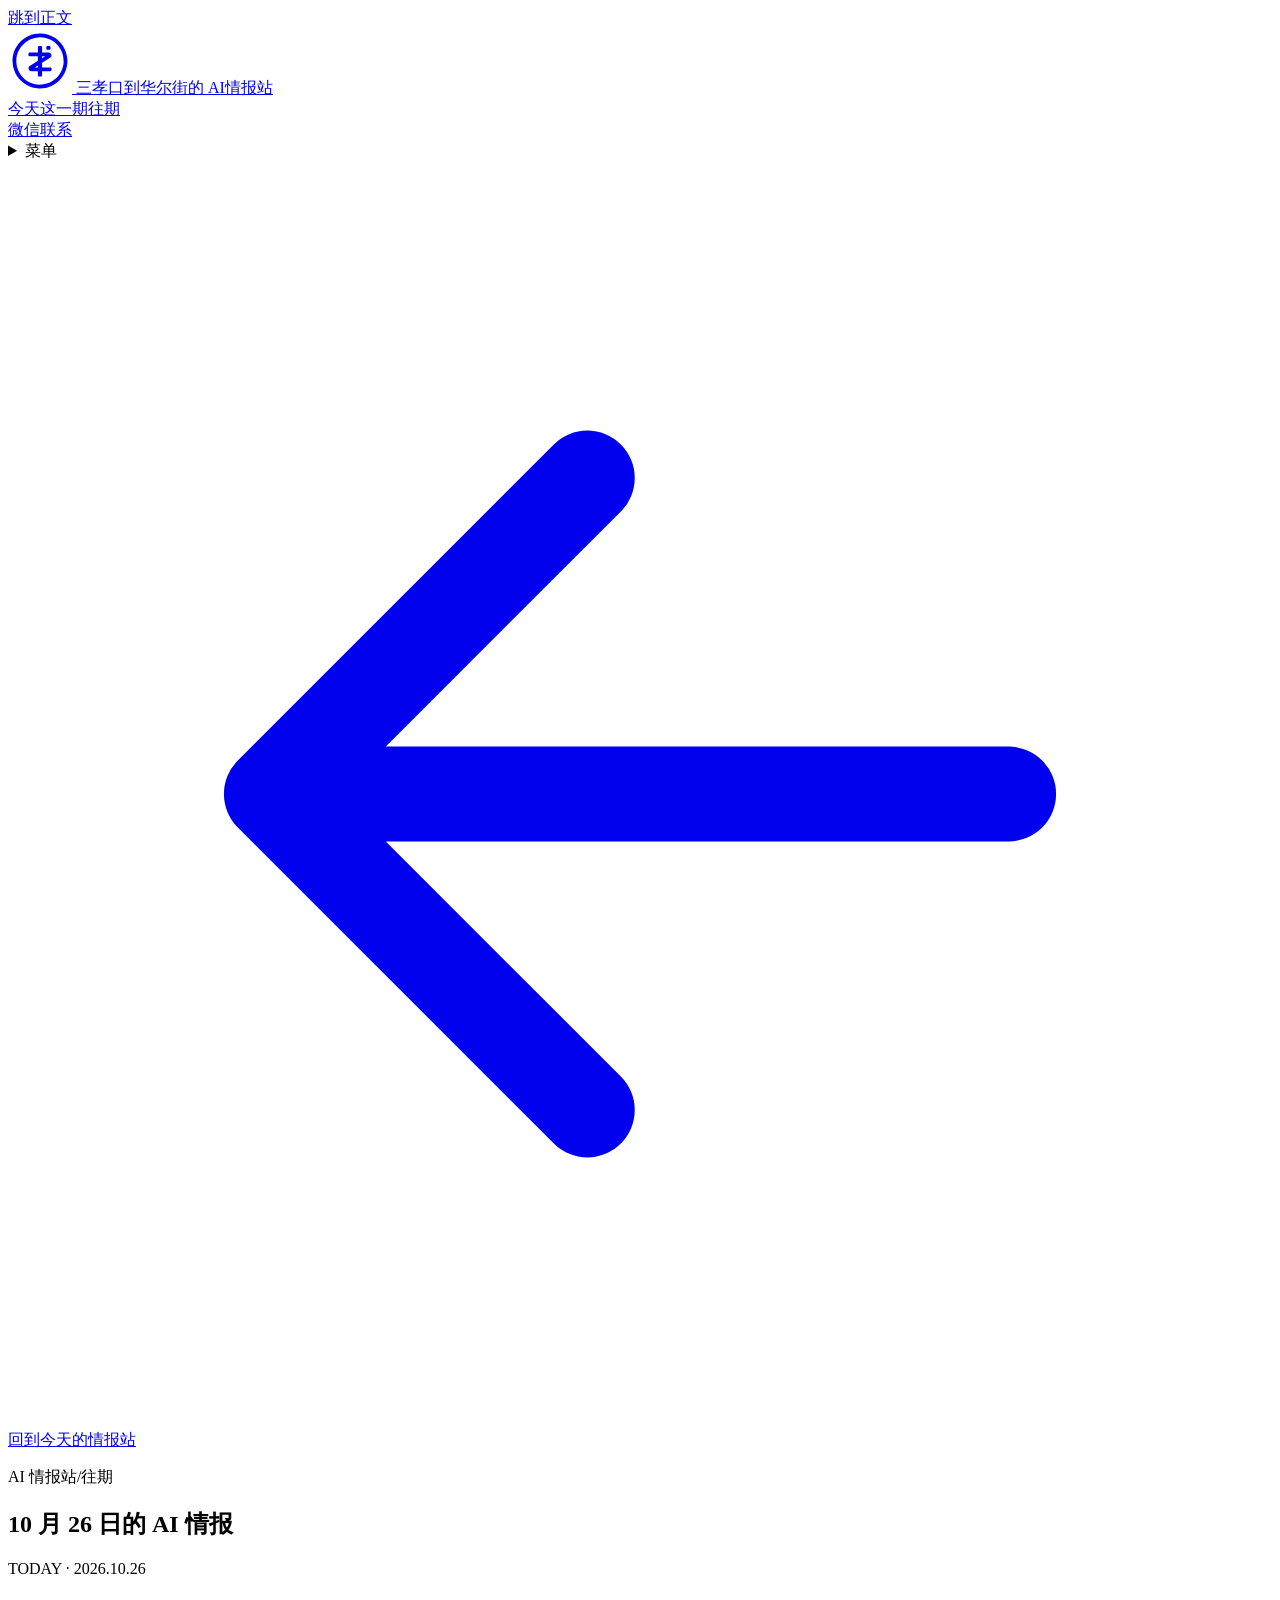
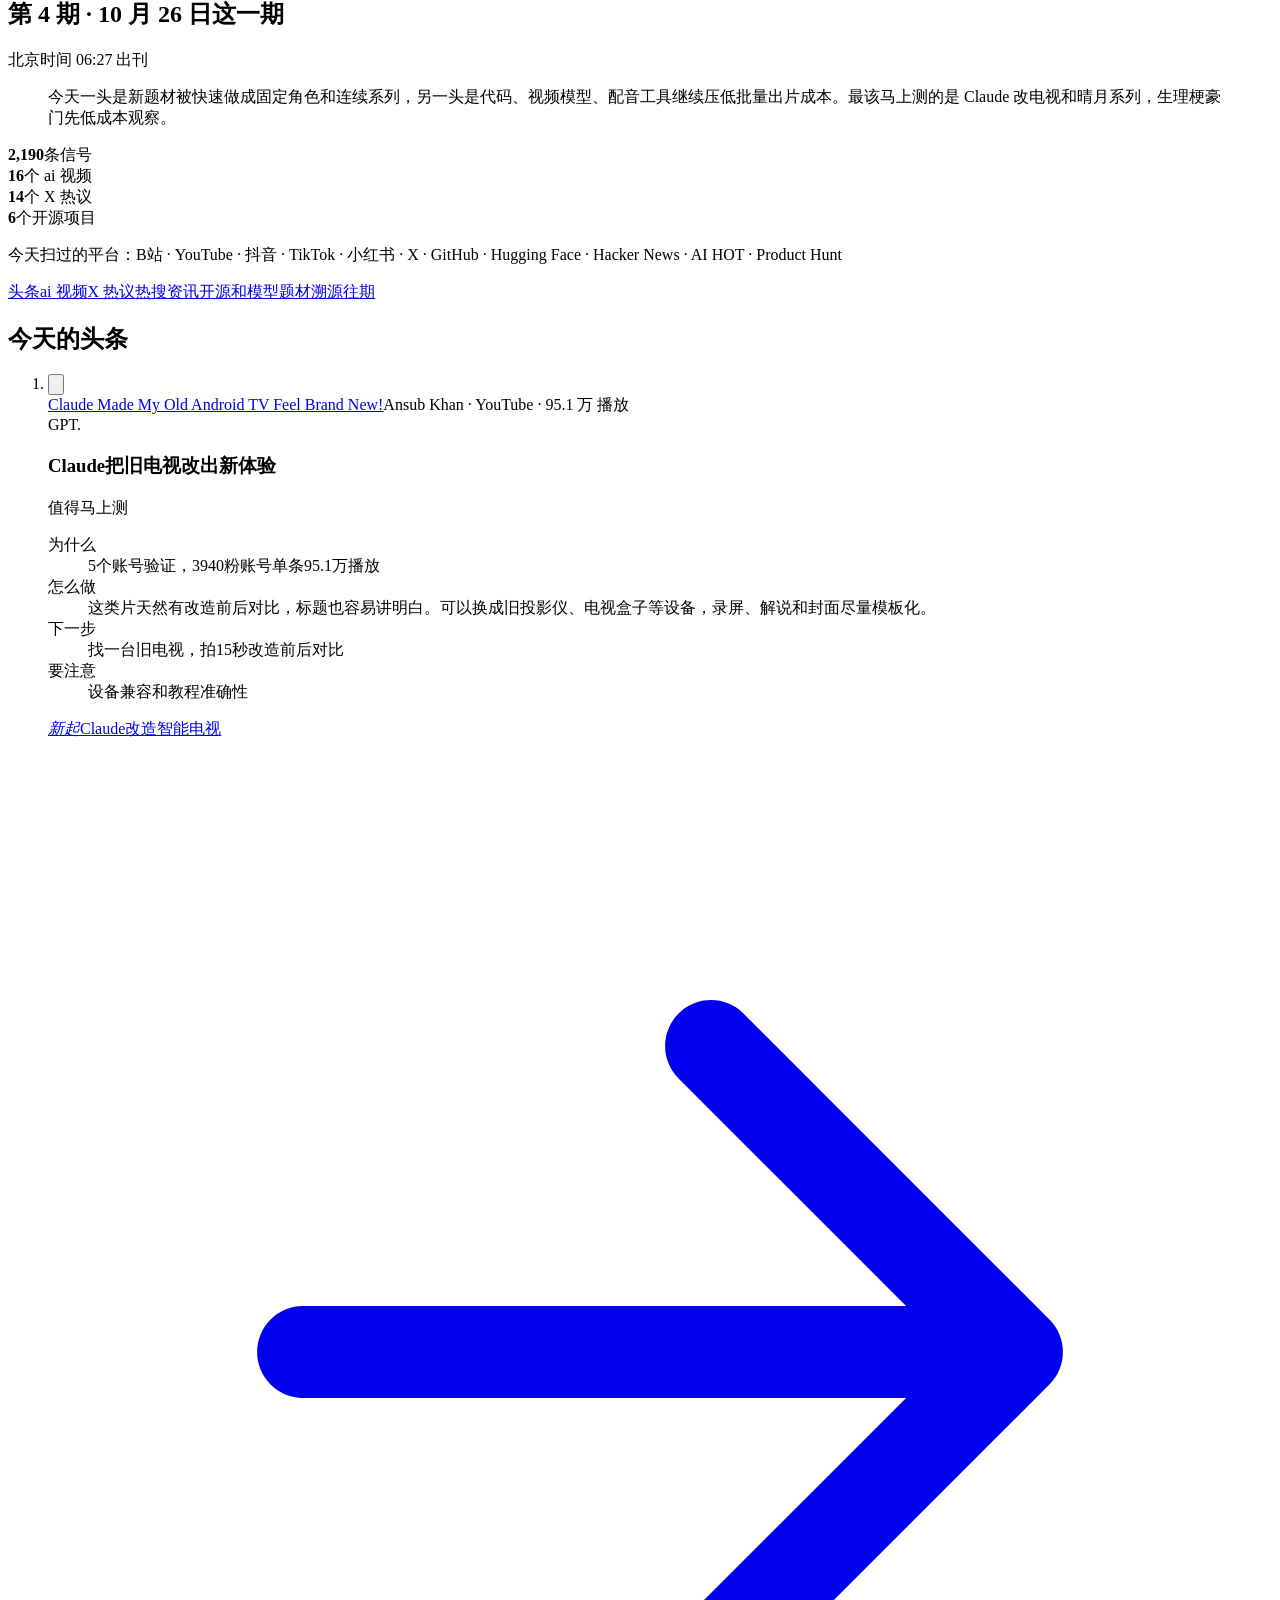
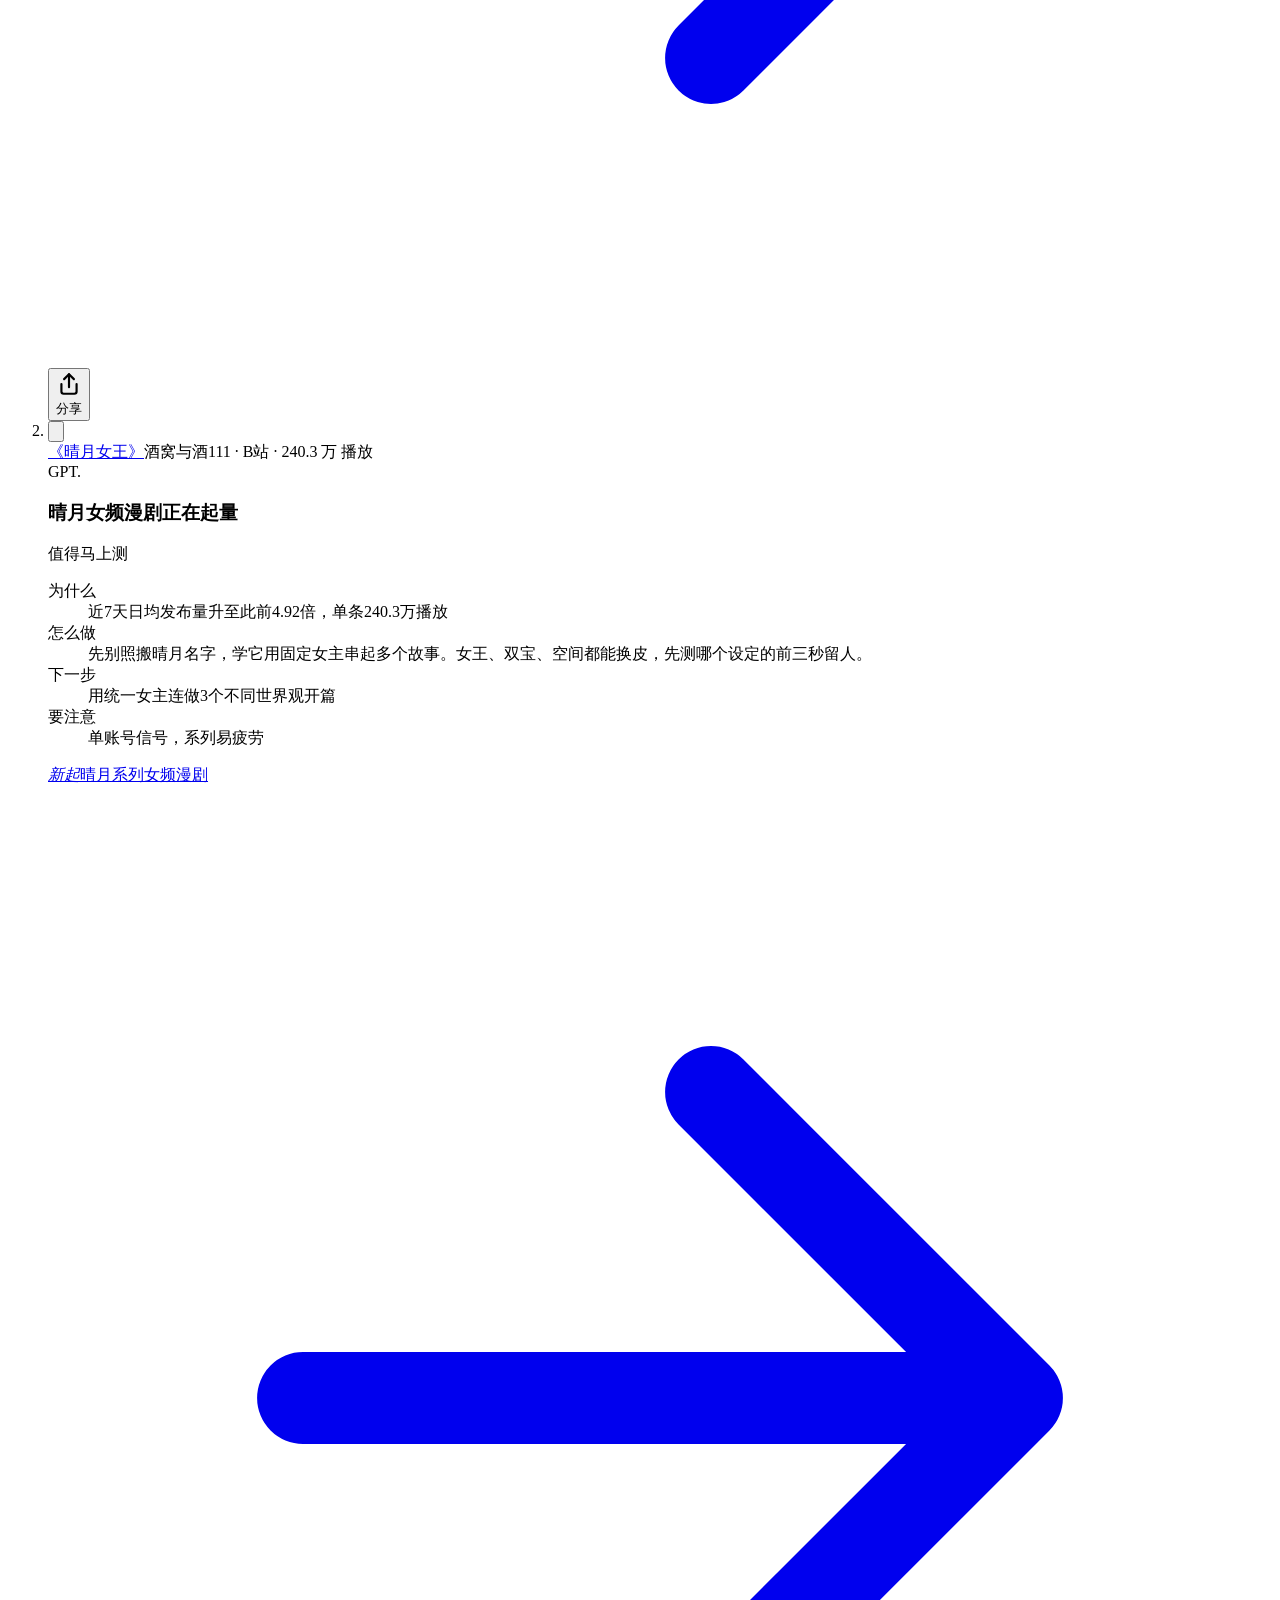
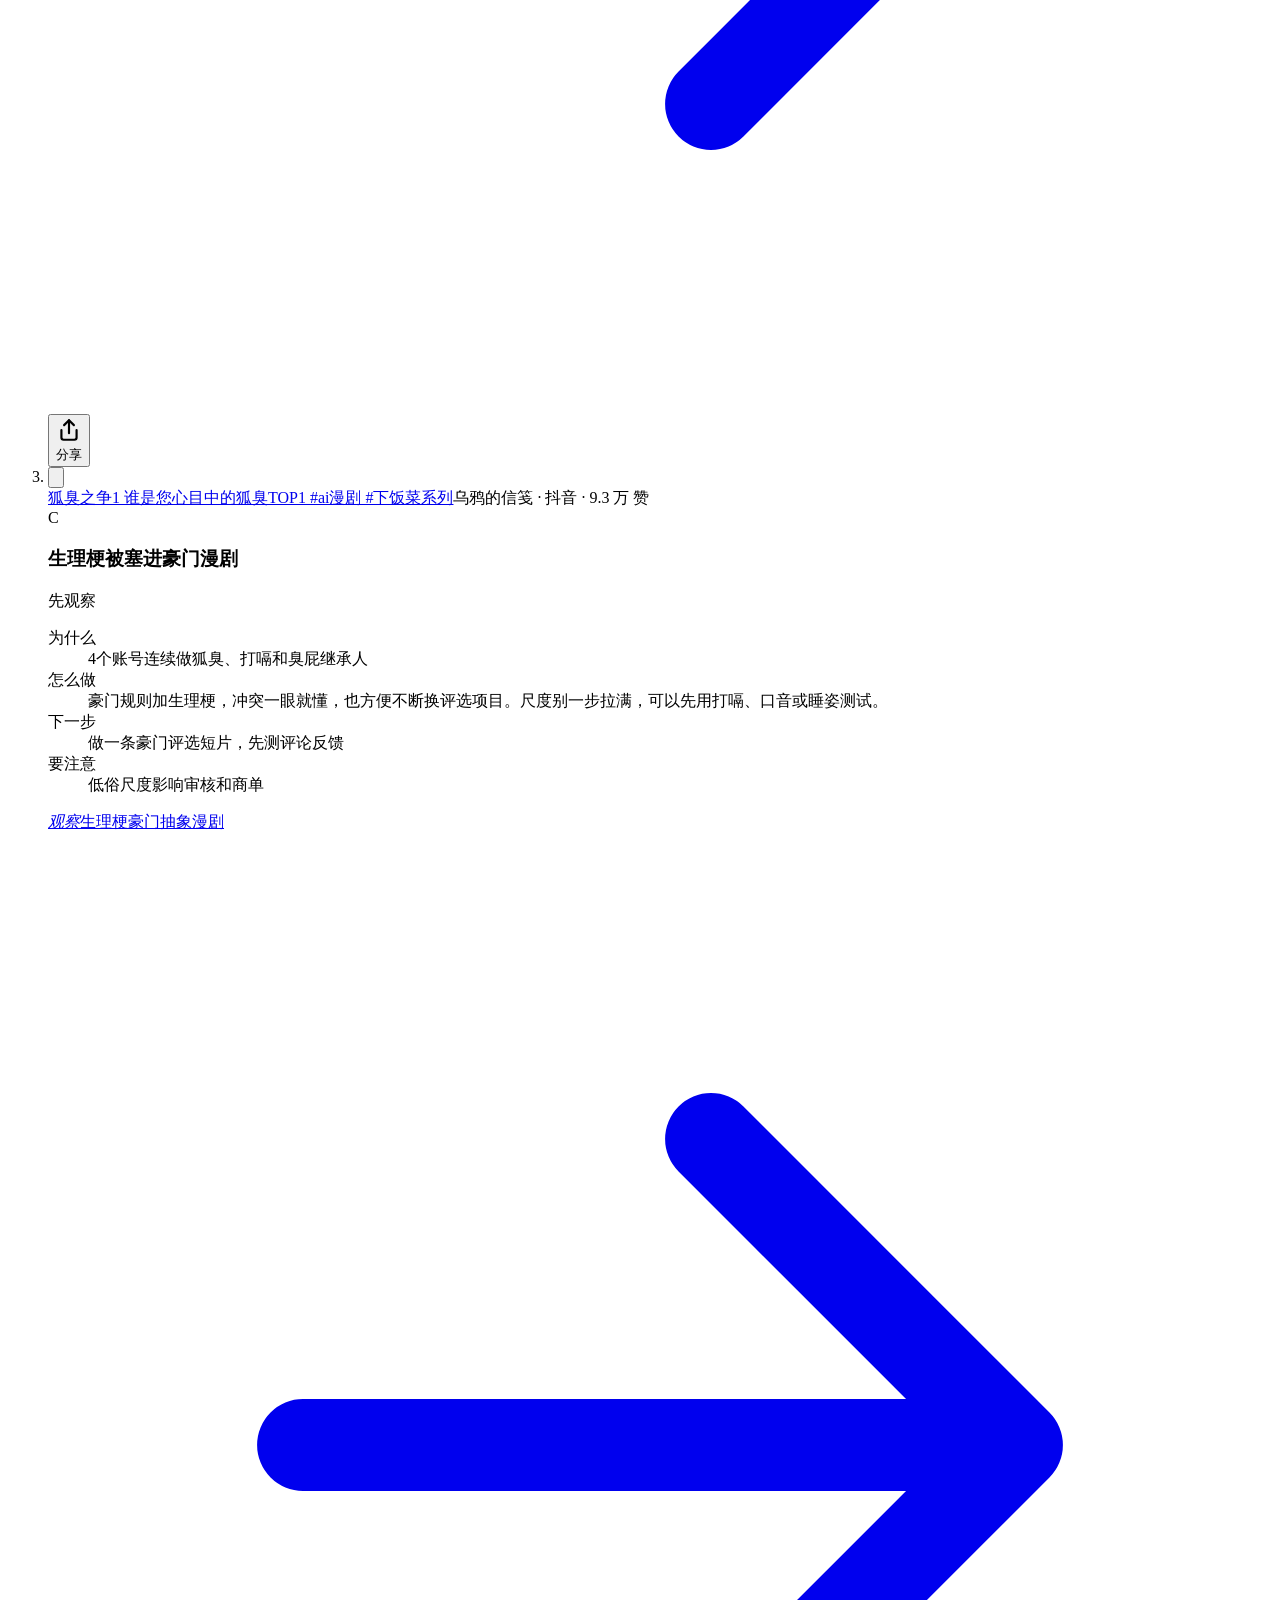
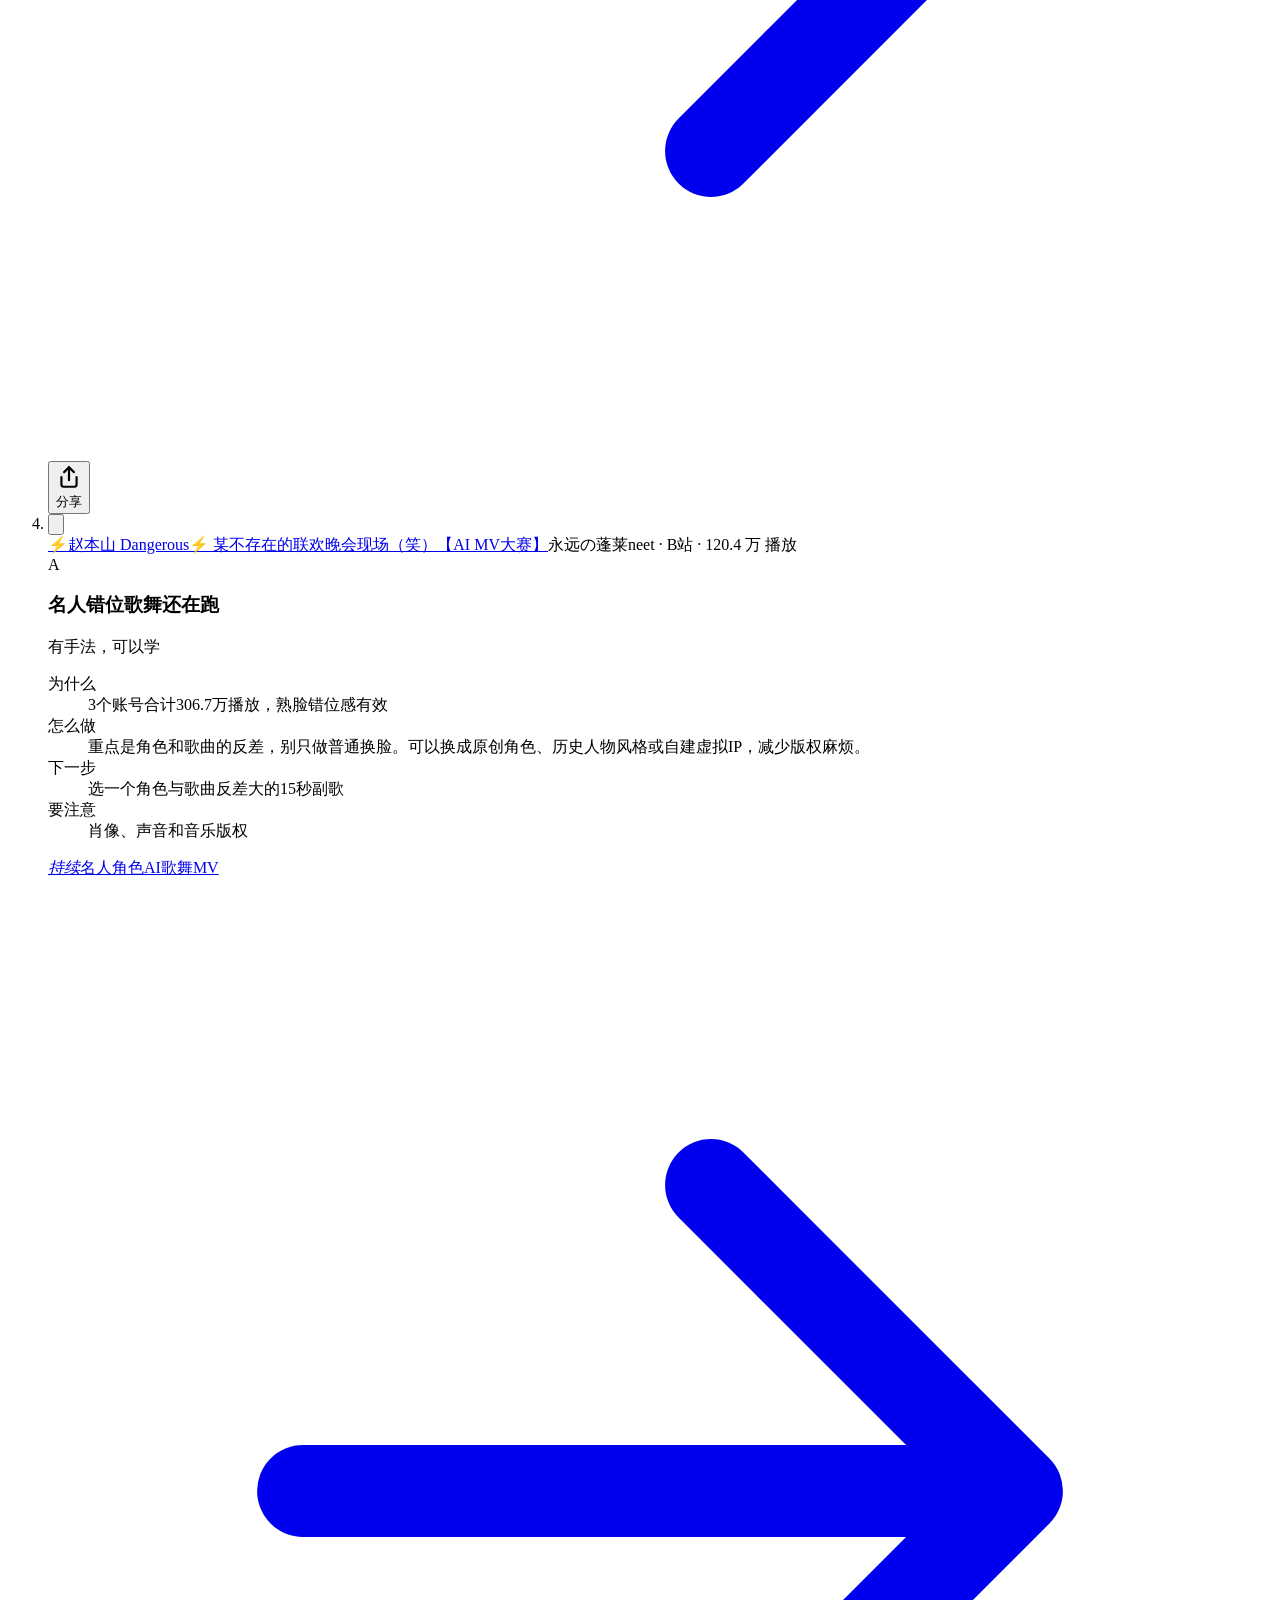
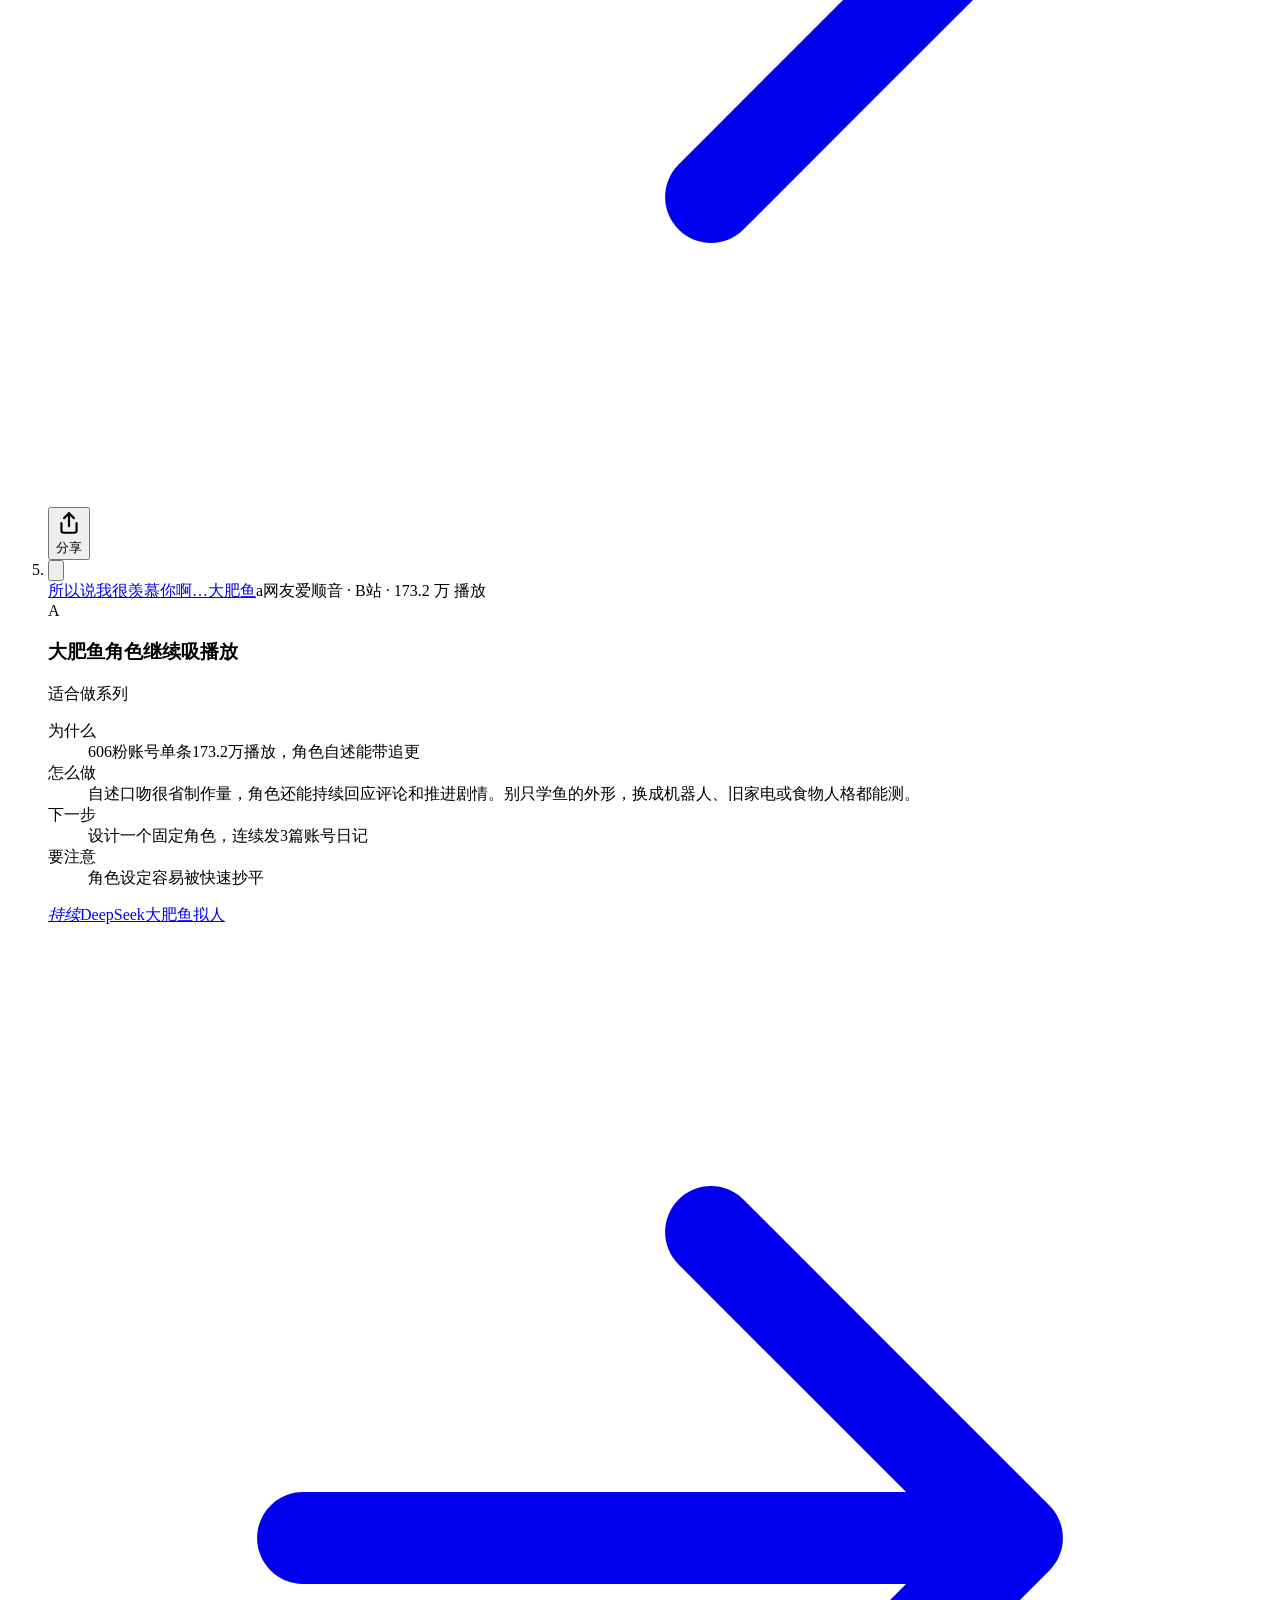
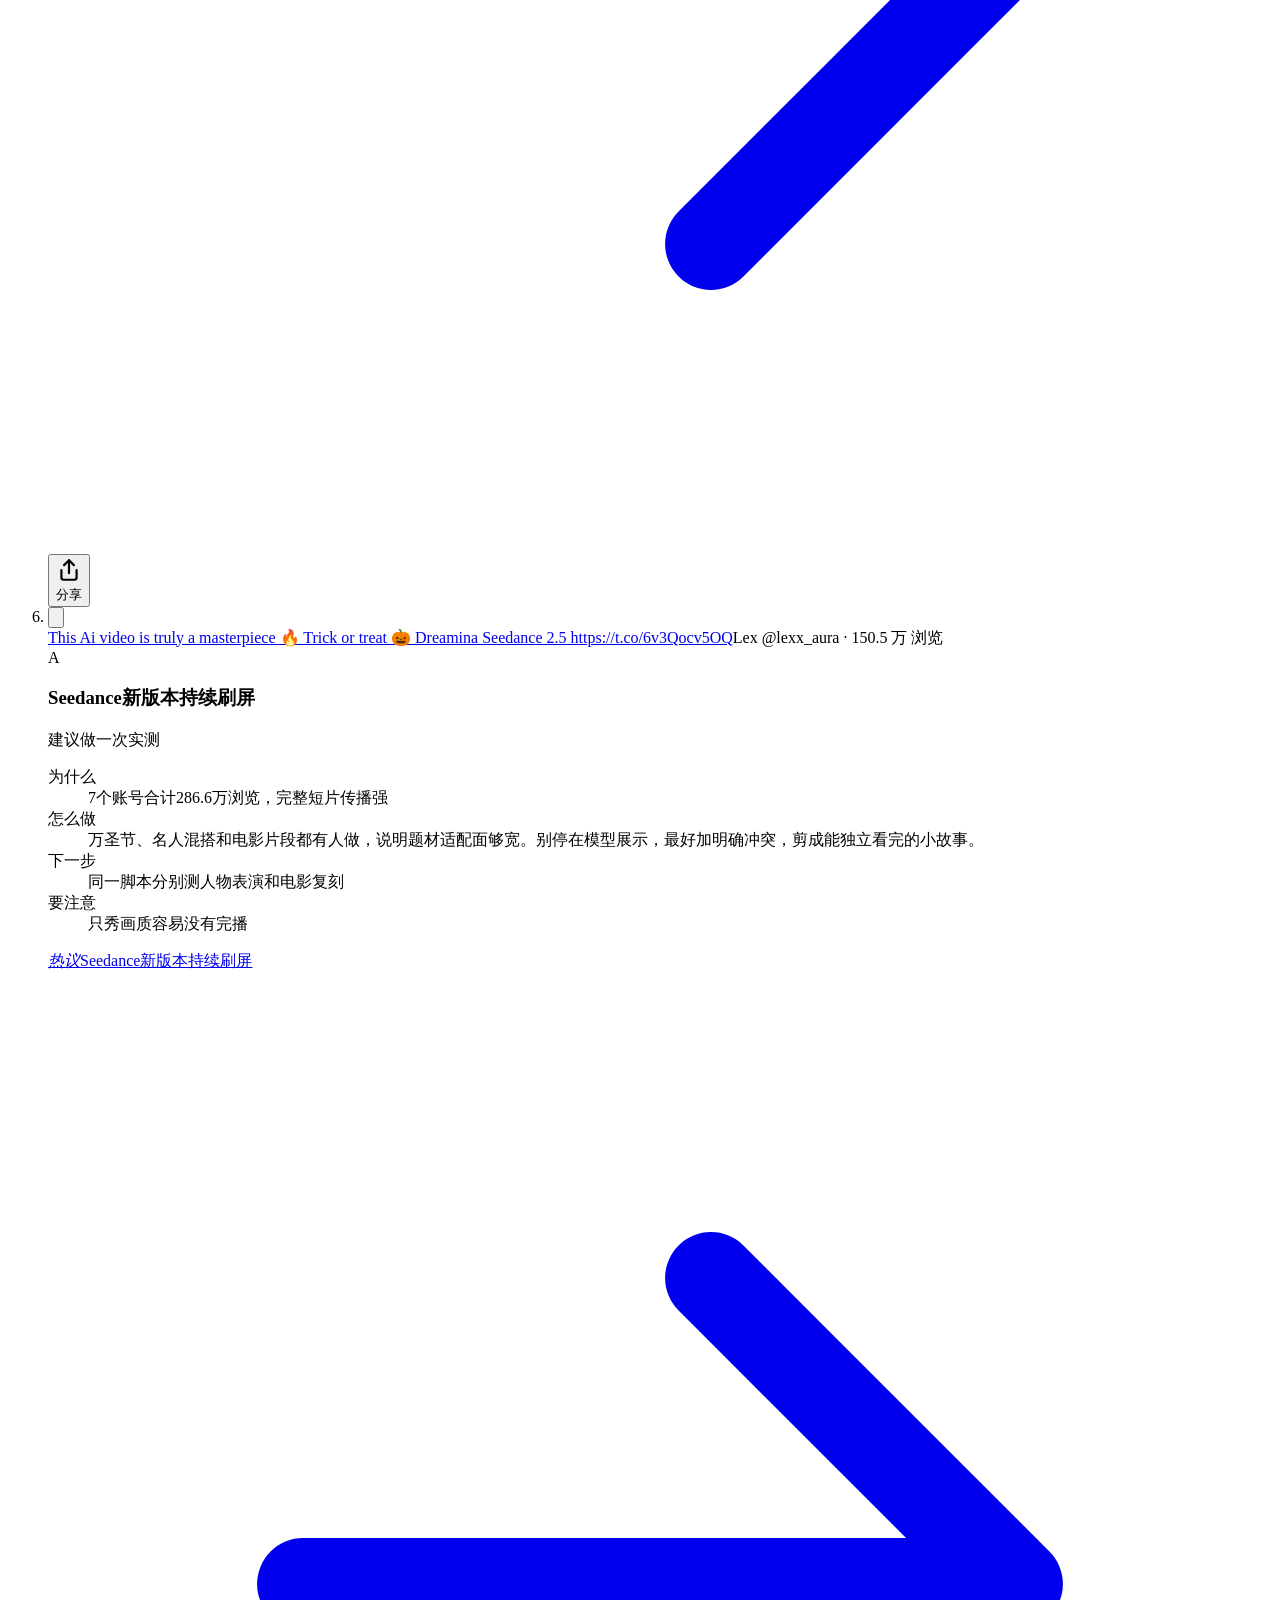
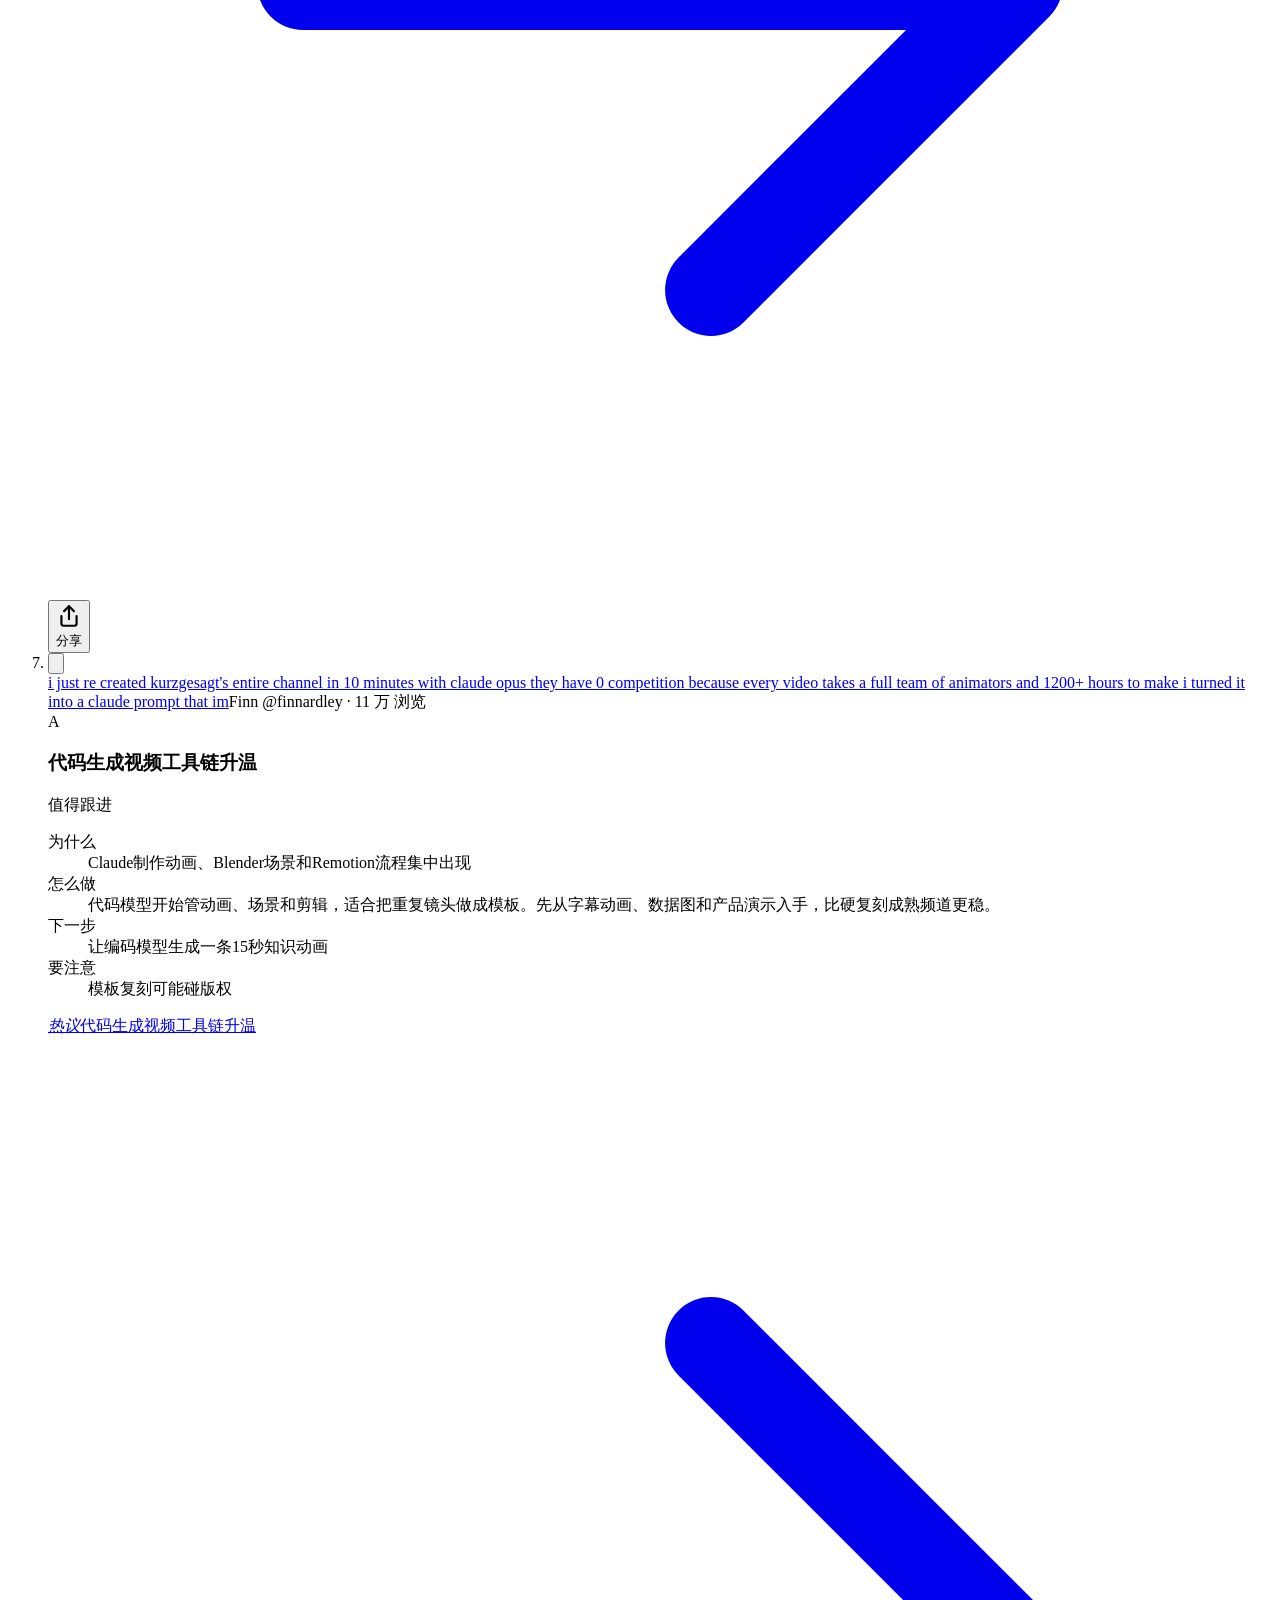
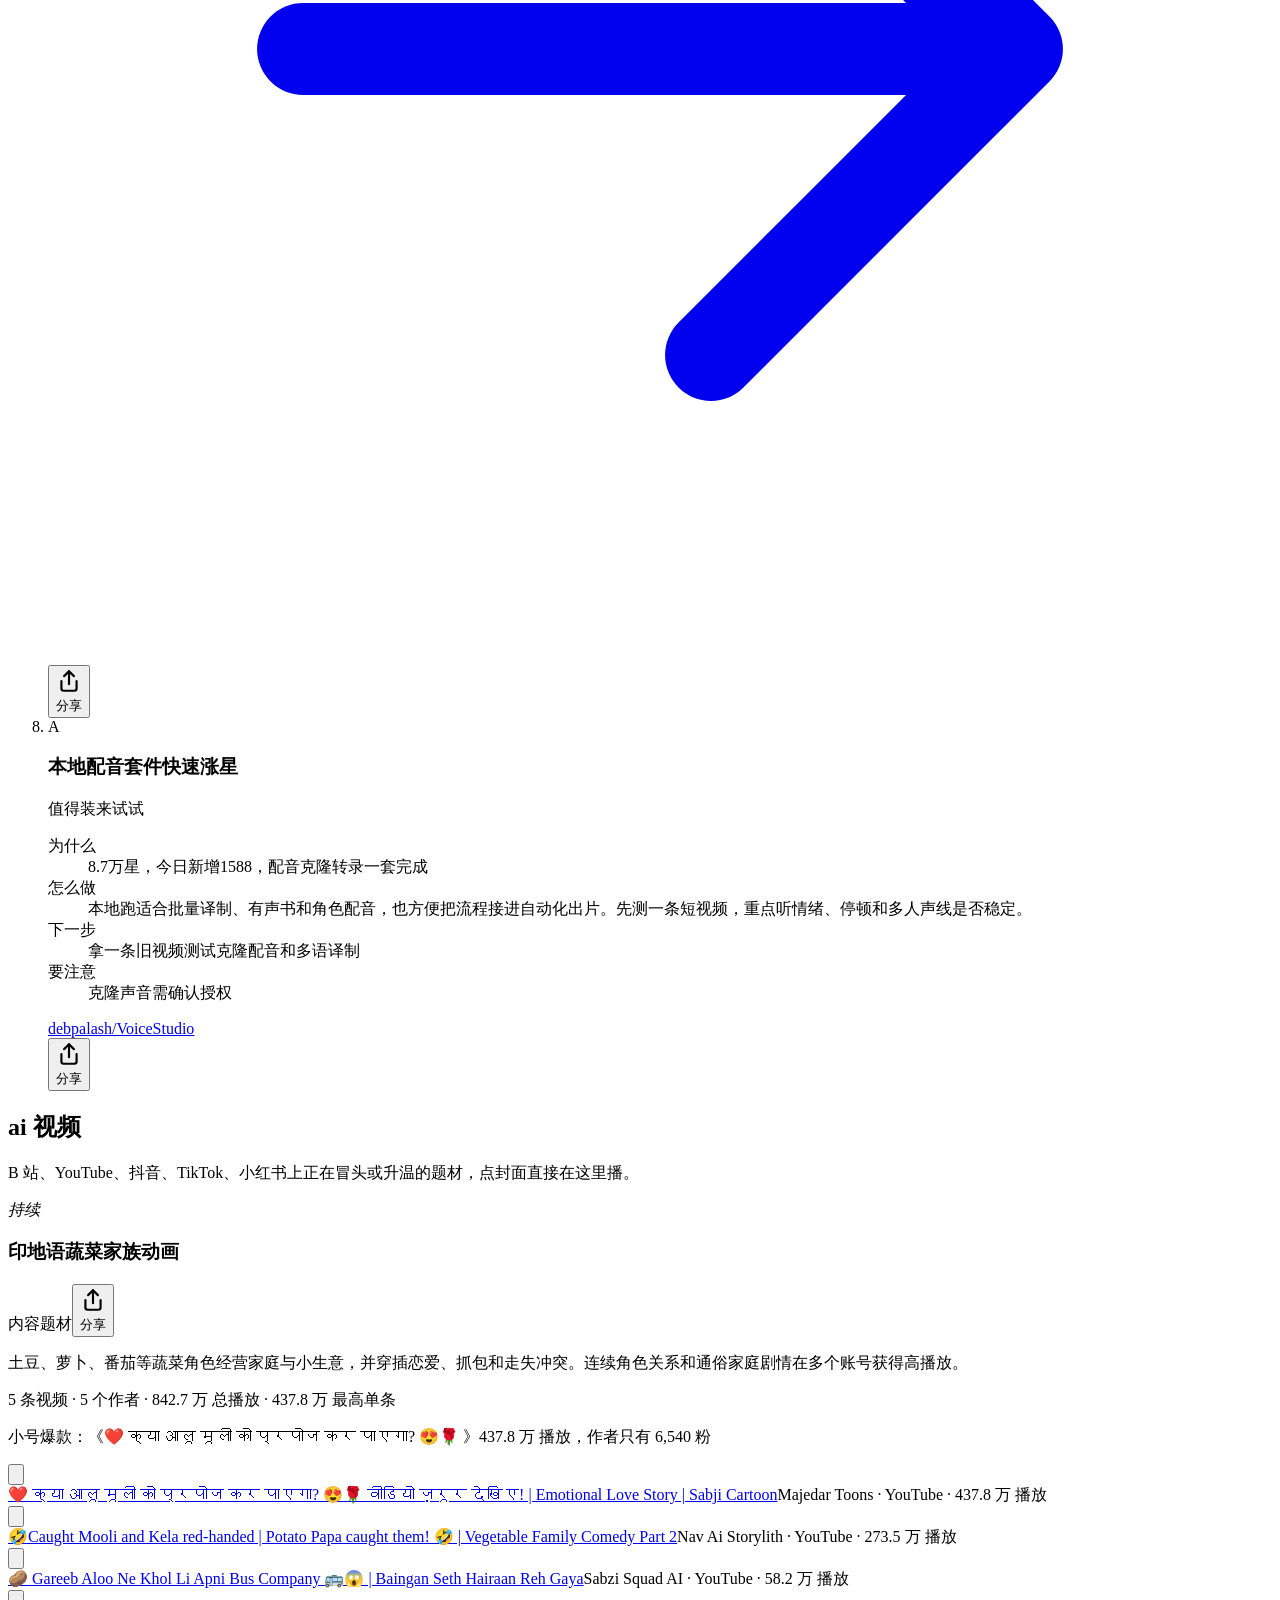
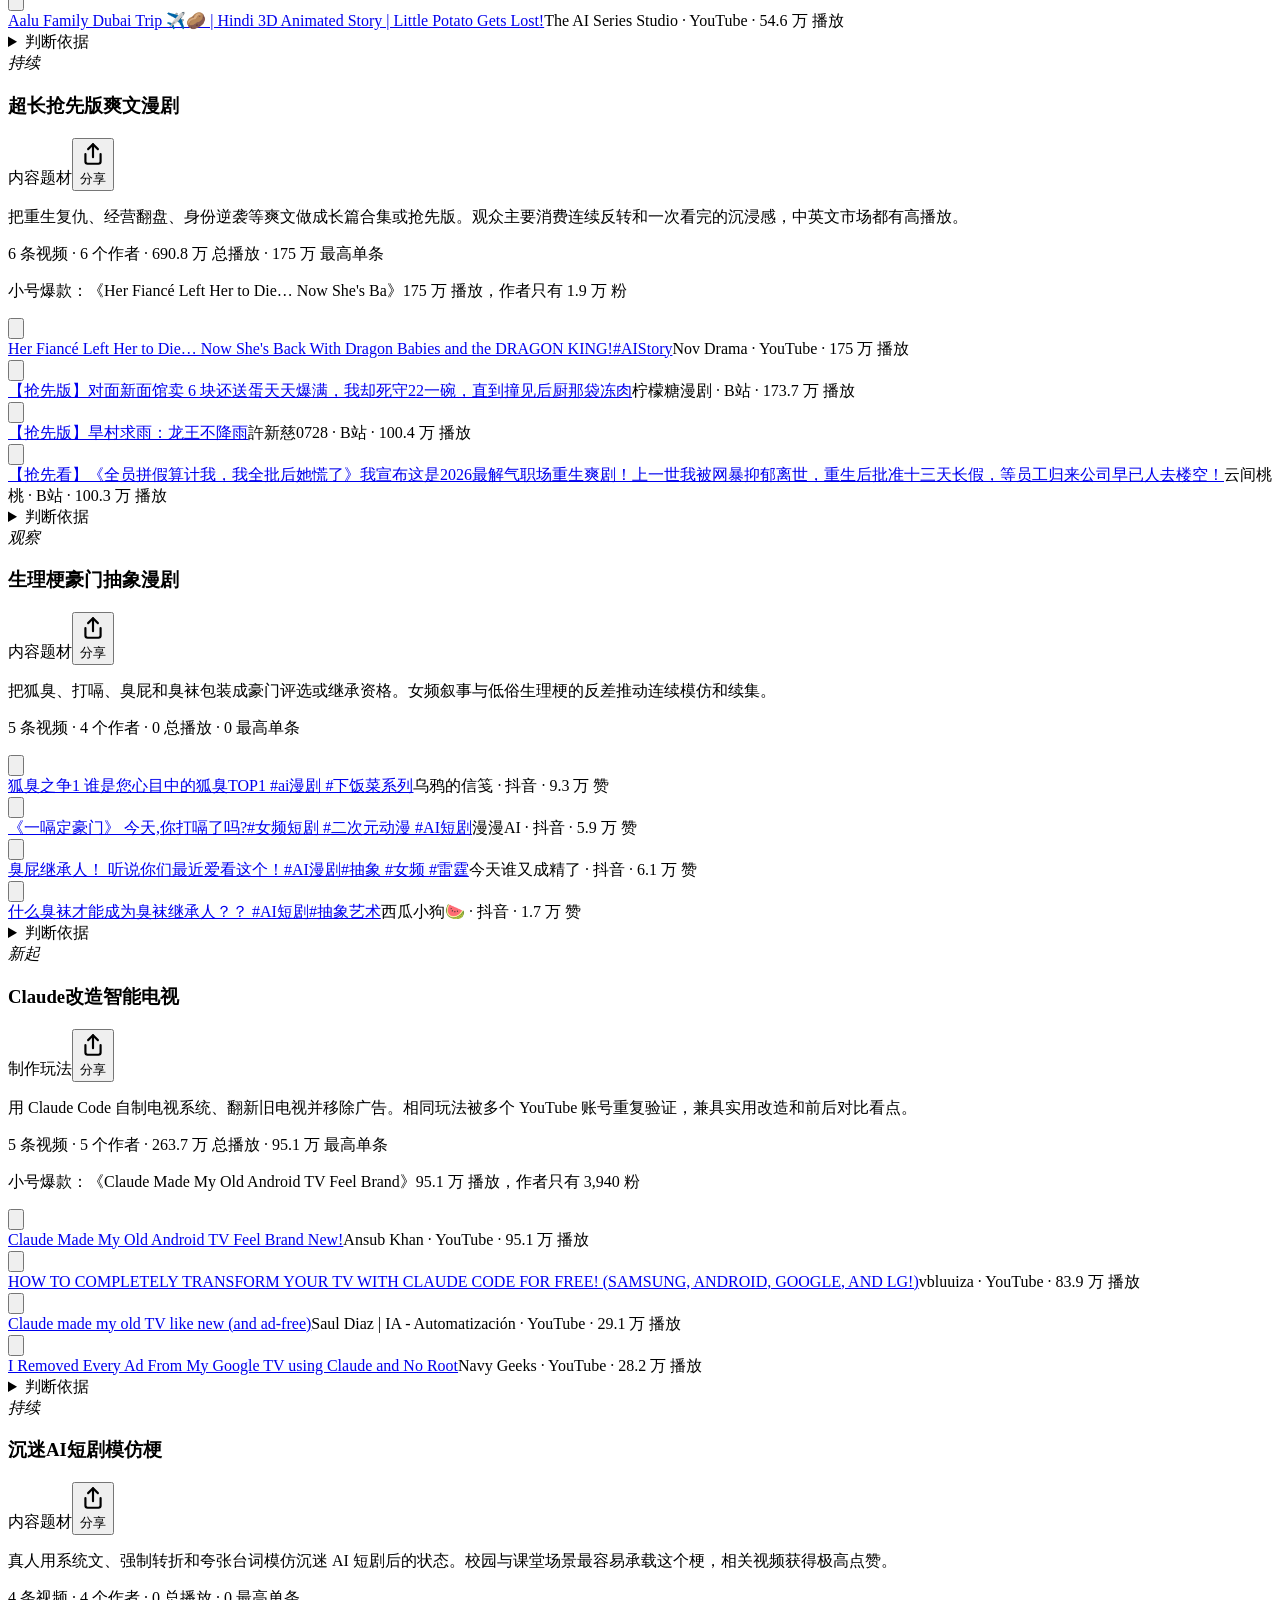
==== commit ccae6eb0: "deploy: update intelligence 2026-10-26" ====
--- a/index.html
+++ b/index.html
@@ -4,16 +4,16 @@
 <head>
 <meta charset="utf-8"/>
 <meta content="width=device-width, initial-scale=1, viewport-fit=cover" name="viewport"/>
-<title>10 月 25 日 AI 情报：印地语蔬菜家族动画升温、Claude开始改造旧电视 · 三孝口到华尔街的 AI情报站</title>
-<meta content="今天两条线最明显，印地语蔬菜连续剧、经典角色翻唱都在起量，低成本系列化内容还有空间。生产端也在提速，Claude改电视、代码直接做视频，加上Seedance和Kling更新，都值得尽快跑一轮测试。" name="description"/>
+<title>10 月 26 日 AI 情报：Claude把旧电视改出新体验、晴月女频漫剧正在起量 · 三孝口到华尔街的 AI情报站</title>
+<meta content="今天一头是新题材被快速做成固定角色和连续系列，另一头是代码、视频模型、配音工具继续压低批量出片成本。最该马上测的是 Claude 改电视和晴月系列，生理梗豪门先低成本观察。" name="description"/>
 <meta content="#17171b" name="theme-color"/>
 <meta content="no-referrer" name="referrer"/>
-<link href="/caijix/radar/2026-10-25/" rel="canonical"/>
+<link href="/caijix/radar/2026-10-26/" rel="canonical"/>
 <meta content="三孝口到华尔街的 AI情报站" property="og:site_name"/>
-<meta content="10 月 25 日 AI 情报：印地语蔬菜家族动画升温、Claude开始改造旧电视 · 三孝口到华尔街的 AI情报站" property="og:title"/>
-<meta content="今天两条线最明显，印地语蔬菜连续剧、经典角色翻唱都在起量，低成本系列化内容还有空间。生产端也在提速，Claude改电视、代码直接做视频，加上Seedance和Kling更新，都值得尽快跑一轮测试。" property="og:description"/>
+<meta content="10 月 26 日 AI 情报：Claude把旧电视改出新体验、晴月女频漫剧正在起量 · 三孝口到华尔街的 AI情报站" property="og:title"/>
+<meta content="今天一头是新题材被快速做成固定角色和连续系列，另一头是代码、视频模型、配音工具继续压低批量出片成本。最该马上测的是 Claude 改电视和晴月系列，生理梗豪门先低成本观察。" property="og:description"/>
 <meta content="website" property="og:type"/>
-<meta content="/caijix/radar/2026-10-25/" property="og:url"/>
+<meta content="/caijix/radar/2026-10-26/" property="og:url"/>
 <meta content="summary" name="twitter:card"/>
 <link href="/caijix/assets/favicon.svg" rel="icon" type="image/svg+xml"/>
 <link href="/caijix/assets/style.css" rel="stylesheet"/>
@@ -39,18 +39,18 @@
 <section class="p-hero slim"><div aria-hidden="true" class="hero-bg"><div class="gridlines"></div><div class="orb a"></div><div class="orb b"></div><div class="orb c"></div></div><div class="wrap">
 <a class="back" href="/caijix/radar/"><svg aria-hidden="true" class="i" fill="none" focusable="false" stroke="currentColor" stroke-linecap="round" stroke-linejoin="round" stroke-width="1.8" viewbox="0 0 24 24"><path d="M19 12H5M11 6l-6 6 6 6"></path></svg>回到今天的情报站</a>
 <p class="eyebrow"><span class="pulse"></span>AI 情报站<span class="sep">/</span>往期</p>
-<h1>10 月 25 日的 AI 情报</h1></div></section>
+<h1>10 月 26 日的 AI 情报</h1></div></section>
 <div id="today"></div>
 <section class="section tight"><div class="wrap">
 <div class="radar-today" data-glow="">
-<div class="today-head"><div><p class="kicker">TODAY · 2026.10.25</p><h2>第 3 期 · 10 月 25 日这一期</h2></div>
-<span class="stamp">北京时间 06:28 出刊</span></div>
-<blockquote class="summary">今天两条线最明显，印地语蔬菜连续剧、经典角色翻唱都在起量，低成本系列化内容还有空间。生产端也在提速，Claude改电视、代码直接做视频，加上Seedance和Kling更新，都值得尽快跑一轮测试。</blockquote>
-<div class="counts"><div><b>2,221</b><span>条信号</span></div><div><b>15</b><span>个 ai 视频</span></div><div><b>14</b><span>个 X 热议</span></div><div><b>10</b><span>个开源项目</span></div></div>
-<p class="plats">今天扫过的平台：B站 · YouTube · 抖音 · TikTok · 小红书 · X · GitHub · Hugging Face · Hacker News · AI HOT · 量子位 · Product Hunt</p>
+<div class="today-head"><div><p class="kicker">TODAY · 2026.10.26</p><h2>第 4 期 · 10 月 26 日这一期</h2></div>
+<span class="stamp">北京时间 06:27 出刊</span></div>
+<blockquote class="summary">今天一头是新题材被快速做成固定角色和连续系列，另一头是代码、视频模型、配音工具继续压低批量出片成本。最该马上测的是 Claude 改电视和晴月系列，生理梗豪门先低成本观察。</blockquote>
+<div class="counts"><div><b>2,190</b><span>条信号</span></div><div><b>16</b><span>个 ai 视频</span></div><div><b>14</b><span>个 X 热议</span></div><div><b>6</b><span>个开源项目</span></div></div>
+<p class="plats">今天扫过的平台：B站 · YouTube · 抖音 · TikTok · 小红书 · X · GitHub · Hugging Face · Hacker News · AI HOT · Product Hunt</p>
 </div>
 <nav aria-label="本期目录" class="rtabs"><a href="#r-head">头条</a><a href="#r-video">ai 视频</a><a href="#r-x">X 热议</a><a href="#r-hot">热搜</a><a href="#r-news">资讯</a><a href="#r-tools">开源和模型</a><a href="#r-deep">题材溯源</a><a href="#r-past">往期</a></nav>
-<section class="rsec" id="r-head"><h2>今天的头条</h2><ol class="heads big"><li class="head has-media" data-glow="" id="h-1"><div class="h-media"><div class="sample"><button aria-label="播放：❤️ क्या आलू मूली को प्रपोज कर पाएगा? 😍🌹 वीडियो ज" class="s-media" data-play="https://www.youtube-nocookie.com/embed/h3778Ou2Cks?autoplay=1&amp;rel=0&amp;playsinline=1" type="button"><img alt="" decoding="async" loading="lazy" referrerpolicy="no-referrer" src="https://i.ytimg.com/vi/h3778Ou2Cks/hqdefault.jpg"/><span class="s-play"><svg aria-hidden="true" class="i" fill="none" focusable="false" stroke="currentColor" stroke-linecap="round" stroke-linejoin="round" stroke-width="1.8" viewbox="0 0 24 24"><path d="M8 5.5v13l11-6.5z" fill="currentColor" stroke="none"></path></svg></span></button><div class="s-body"><a class="s-title" href="https://www.youtube.com/watch?v=h3778Ou2Cks" rel="noopener noreferrer" target="_blank">❤️ क्या आलू मूली को प्रपोज कर पाएगा? 😍🌹 वीडियो ज़रूर देखिए! | Emotional Love Story | Sabji Cartoon</a><span class="s-meta">Majedar Toons · YouTube · 432.1 万 播放</span></div></div></div><div class="h-text"><span class="grade g-S">GPT.</span><div><h3>印地语蔬菜家族动画升温</h3><p class="verdict">值得马上测</p><dl class="h-rows"><div><dt>为什么</dt><dd>6个账号跟进，6540粉账号单条432.1万播放</dd></div><div><dt>怎么做</dt><dd>固定蔬菜角色很适合批量做，家庭、恋爱、创业都能持续换剧情。先用AI统一人设和场景，再找母语用户校对台词。</dd></div><div><dt>下一步</dt><dd>先做3集土豆家庭创业短剧，统一角色和片尾钩子</dd></div><div><dt>要注意</dt><dd>印地语对白和文化梗容易翻车</dd></div></dl><div class="h-links"><a href="/caijix/radar/2026-10-25/#t-3"><em class="lab t-up">升温</em>印地语蔬菜家族动画<svg aria-hidden="true" class="i" fill="none" focusable="false" stroke="currentColor" stroke-linecap="round" stroke-linejoin="round" stroke-width="1.8" viewbox="0 0 24 24"><path d="M5 12h14M13 6l6 6-6 6"></path></svg></a></div></div><button aria-haspopup="dialog" aria-label="生成分享卡片：印地语蔬菜家族动画升温" class="share-btn" data-share="h-1" type="button"><svg aria-hidden="true" class="i" fill="none" focusable="false" stroke="currentColor" stroke-linecap="round" stroke-linejoin="round" stroke-width="2" viewbox="0 0 24 24"><path d="M12 15V3"></path><path d="M7.5 7.5 12 3l4.5 4.5"></path><path d="M5 12v7a2 2 0 0 0 2 2h10a2 2 0 0 0 2-2v-7"></path></svg><span>分享</span></button></div></li><li class="head has-media" data-glow="" id="h-2"><div class="h-media"><div class="sample"><button aria-label="播放：Claude Made My Old Android TV Feel Brand New!" class="s-media" data-play="https://www.youtube-nocookie.com/embed/fP2SGGVsaB0?autoplay=1&amp;rel=0&amp;playsinline=1" type="button"><img alt="" decoding="async" loading="lazy" referrerpolicy="no-referrer" src="/caijix/assets/media/681745cb3bc8f7ba60b2.jpg"/><span class="s-play"><svg aria-hidden="true" class="i" fill="none" focusable="false" stroke="currentColor" stroke-linecap="round" stroke-linejoin="round" stroke-width="1.8" viewbox="0 0 24 24"><path d="M8 5.5v13l11-6.5z" fill="currentColor" stroke="none"></path></svg></span></button><div class="s-body"><a class="s-title" href="https://www.youtube.com/watch?v=fP2SGGVsaB0" rel="noopener noreferrer" target="_blank">Claude Made My Old Android TV Feel Brand New!</a><span class="s-meta">Ansub Khan · YouTube · 91.1 万 播放</span></div></div></div><div class="h-text"><span class="grade g-S">GPT.</span><div><h3>Claude开始改造旧电视</h3><p class="verdict">值得马上测</p><dl class="h-rows"><div><dt>为什么</dt><dd>近10天出现16条，3940粉账号单条91.1万播放</dd></div><div><dt>怎么做</dt><dd>这个题材需求很直白，旧设备改造前后也有天然反差。国内可以换成旧平板、电视盒子或车机，做成一机一集。</dd></div><div><dt>下一步</dt><dd>找一台旧电视，录制改造前后和去广告全过程</dd></div><div><dt>要注意</dt><dd>不同电视系统适配难度不一</dd></div></dl><div class="h-links"><a href="/caijix/radar/2026-10-25/#t-6"><em class="lab t-new">新起</em>Claude改造智能电视<svg aria-hidden="true" class="i" fill="none" focusable="false" stroke="currentColor" stroke-linecap="round" stroke-linejoin="round" stroke-width="1.8" viewbox="0 0 24 24"><path d="M5 12h14M13 6l6 6-6 6"></path></svg></a></div></div><button aria-haspopup="dialog" aria-label="生成分享卡片：Claude开始改造旧电视" class="share-btn" data-share="h-2" type="button"><svg aria-hidden="true" class="i" fill="none" focusable="false" stroke="currentColor" stroke-linecap="round" stroke-linejoin="round" stroke-width="2" viewbox="0 0 24 24"><path d="M12 15V3"></path><path d="M7.5 7.5 12 3l4.5 4.5"></path><path d="M5 12v7a2 2 0 0 0 2 2h10a2 2 0 0 0 2-2v-7"></path></svg><span>分享</span></button></div></li><li class="head has-media" data-glow="" id="h-3"><div class="h-media"><div class="sample"><button aria-label="播放：赵本山携手象牙山巨头们激情演唱《Uptown Funk》" class="s-media" data-play="https://player.bilibili.com/player.html?isOutside=true&amp;bvid=BV1T8J66CEEu&amp;autoplay=1&amp;danmaku=0&amp;high_quality=1" type="button"><img alt="" decoding="async" loading="lazy" referrerpolicy="no-referrer" src="/caijix/assets/media/a41c03e9cca2f4abe3a4.jpg"/><span class="s-play"><svg aria-hidden="true" class="i" fill="none" focusable="false" stroke="currentColor" stroke-linecap="round" stroke-linejoin="round" stroke-width="1.8" viewbox="0 0 24 24"><path d="M8 5.5v13l11-6.5z" fill="currentColor" stroke="none"></path></svg></span></button><div class="s-body"><a class="s-title" href="https://www.bilibili.com/video/BV1T8J66CEEu" rel="noopener noreferrer" target="_blank">赵本山携手象牙山巨头们激情演唱《Uptown Funk》</a><span class="s-meta">小朱佩琪66 · B站 · 306.2 万 播放</span></div></div></div><div class="h-text"><span class="grade g-S">GPT.</span><div><h3>经典角色翻唱MV升温</h3><p class="verdict">有手法，可以学一下</p><dl class="h-rows"><div><dt>为什么</dt><dd>近7天相关标题增至12条，单条最高306.2万播放</dd></div><div><dt>怎么做</dt><dd>群像舞台、角色错位和熟歌，组合起来很容易出记忆点。别只换脸翻唱，可以改成方言、年代秀或角色对唱，优先使用自有形象。</dd></div><div><dt>下一步</dt><dd>用3个自有角色合唱一首歌，先测30秒副歌</dd></div><div><dt>要注意</dt><dd>角色形象和歌曲版权风险高</dd></div></dl><div class="h-links"><a href="/caijix/radar/2026-10-25/#t-11"><em class="lab t-up">升温</em>经典角色AI翻唱MV<svg aria-hidden="true" class="i" fill="none" focusable="false" stroke="currentColor" stroke-linecap="round" stroke-linejoin="round" stroke-width="1.8" viewbox="0 0 24 24"><path d="M5 12h14M13 6l6 6-6 6"></path></svg></a></div></div><button aria-haspopup="dialog" aria-label="生成分享卡片：经典角色翻唱MV升温" class="share-btn" data-share="h-3" type="button"><svg aria-hidden="true" class="i" fill="none" focusable="false" stroke="currentColor" stroke-linecap="round" stroke-linejoin="round" stroke-width="2" viewbox="0 0 24 24"><path d="M12 15V3"></path><path d="M7.5 7.5 12 3l4.5 4.5"></path><path d="M5 12v7a2 2 0 0 0 2 2h10a2 2 0 0 0 2-2v-7"></path></svg><span>分享</span></button></div></li><li class="head has-media" data-glow="" id="h-4"><div class="h-media"><div class="sample"><button aria-label="播放：This Ai video is truly a masterpiece 🔥 Trick or " class="s-media" data-video="https://video.twimg.com/amplify_video/2113626326661836800/vid/avc1/1280x720/a6A5Fh2FKSQXPUwS.mp4?tag=29" type="button"><img alt="" decoding="async" loading="lazy" referrerpolicy="no-referrer" src="https://pbs.twimg.com/amplify_video_thumb/2113626326661836800/img/Rk6mzA_RPknpihcN.jpg"/><span class="s-play"><svg aria-hidden="true" class="i" fill="none" focusable="false" stroke="currentColor" stroke-linecap="round" stroke-linejoin="round" stroke-width="1.8" viewbox="0 0 24 24"><path d="M8 5.5v13l11-6.5z" fill="currentColor" stroke="none"></path></svg></span></button><div class="s-body"><a class="s-title" href="https://x.com/lexx_aura/status/2113626647802876372" rel="noopener noreferrer" target="_blank">This Ai video is truly a masterpiece 🔥 Trick or treat 🎃 Dreamina Seedance 2.5 https://t.co/6v3Qocv5OQ</a><span class="s-meta">Lex @lexx_aura · 94.5 万 浏览</span></div></div></div><div class="h-text"><span class="grade g-S">GPT.</span><div><h3>Seedance新版本走红</h3><p class="verdict">值得马上测</p><dl class="h-rows"><div><dt>为什么</dt><dd>9条推文合计221.6万浏览，表情和运镜受关注</dd></div><div><dt>怎么做</dt><dd>先拿难点镜头测，重点看脸部表情、运动过程和镜头衔接。跑通后再做万圣节、真人对战这类强视觉短片，别一上来做长剧情。</dd></div><div><dt>下一步</dt><dd>用同一角色测试表情近景、对战和复古镜头</dd></div><div><dt>要注意</dt><dd>热门案例不代表批量稳定</dd></div></dl><div class="h-links"><a href="/caijix/radar/2026-10-25/#t-75"><em class="lab t-hot">热议</em>Seedance新版本走红<svg aria-hidden="true" class="i" fill="none" focusable="false" stroke="currentColor" stroke-linecap="round" stroke-linejoin="round" stroke-width="1.8" viewbox="0 0 24 24"><path d="M5 12h14M13 6l6 6-6 6"></path></svg></a></div></div><button aria-haspopup="dialog" aria-label="生成分享卡片：Seedance新版本走红" class="share-btn" data-share="h-4" type="button"><svg aria-hidden="true" class="i" fill="none" focusable="false" stroke="currentColor" stroke-linecap="round" stroke-linejoin="round" stroke-width="2" viewbox="0 0 24 24"><path d="M12 15V3"></path><path d="M7.5 7.5 12 3l4.5 4.5"></path><path d="M5 12v7a2 2 0 0 0 2 2h10a2 2 0 0 0 2-2v-7"></path></svg><span>分享</span></button></div></li><li class="head has-media" data-glow="" id="h-5"><div class="h-media"><div class="sample"><button aria-label="播放：Kling 4 is live on Buzzy. Omni Reference for con" class="s-media" data-video="https://video.twimg.com/amplify_video/2113226615907835904/vid/avc1/1280x720/7mxQYuOemjLfkDg6.mp4?tag=29" type="button"><img alt="" decoding="async" loading="lazy" referrerpolicy="no-referrer" src="https://pbs.twimg.com/amplify_video_thumb/2113226615907835904/img/4VdIYZ5V6xE2-9QA.jpg"/><span class="s-play"><svg aria-hidden="true" class="i" fill="none" focusable="false" stroke="currentColor" stroke-linecap="round" stroke-linejoin="round" stroke-width="1.8" viewbox="0 0 24 24"><path d="M8 5.5v13l11-6.5z" fill="currentColor" stroke="none"></path></svg></span></button><div class="s-body"><a class="s-title" href="https://x.com/Buzzy_now_AI/status/2113269428309926358" rel="noopener noreferrer" target="_blank">Kling 4 is live on Buzzy. Omni Reference for consistent characters and objects Up to 30 seconds in one generation Start / Middle / End frame control Next-level cinematic motion Available now on Buzzy. https://t.co/NcMC</a><span class="s-meta">Buzzy Now @Buzzy_now_AI · 101.3 万 浏览</span></div></div></div><div class="h-text"><span class="grade g-S">GPT.</span><div><h3>Kling 4开放30秒带声API</h3><p class="verdict">值得马上测</p><dl class="h-rows"><div><dt>为什么</dt><dd>最长30秒、支持原生音频，相关讨论集中出现</dd></div><div><dt>怎么做</dt><dd>30秒带声视频更接近一条完整短剧情节，批量出片少了不少拼接工作。先做双角色、单场景、一个冲突，别把人物和动作塞得太满。</dd></div><div><dt>下一步</dt><dd>用多参考做一段校车冲突，测试角色连续性</dd></div><div><dt>要注意</dt><dd>长镜头一致性仍需实测</dd></div></dl><div class="h-links"><a href="/caijix/radar/2026-10-25/#t-17"><em class="lab t-hot">热议</em>Kling全面上线<svg aria-hidden="true" class="i" fill="none" focusable="false" stroke="currentColor" stroke-linecap="round" stroke-linejoin="round" stroke-width="1.8" viewbox="0 0 24 24"><path d="M5 12h14M13 6l6 6-6 6"></path></svg></a><a href="https://aihot.news/items/dy6rkvc23lfrolo4y5hjg7evh" rel="noopener noreferrer" target="_blank">Kling 4.0 在 fal 上线并向所有客户开放 API</a></div></div><button aria-haspopup="dialog" aria-label="生成分享卡片：Kling 4开放30秒带声API" class="share-btn" data-share="h-5" type="button"><svg aria-hidden="true" class="i" fill="none" focusable="false" stroke="currentColor" stroke-linecap="round" stroke-linejoin="round" stroke-width="2" viewbox="0 0 24 24"><path d="M12 15V3"></path><path d="M7.5 7.5 12 3l4.5 4.5"></path><path d="M5 12v7a2 2 0 0 0 2 2h10a2 2 0 0 0 2-2v-7"></path></svg><span>分享</span></button></div></li><li class="head has-media" data-glow="" id="h-6"><div class="h-media"><div class="sample"><button aria-label="播放：卧槽😱这样发展下去，视频模型天塌了啊！ 同一个提示词，Gemini 4 Argon 和 Clau" class="s-media" data-video="https://video.twimg.com/amplify_video/2112887268285272064/vid/avc1/720x1280/K4T11TBs_ayqN7Rk.mp4?tag=29" type="button"><img alt="" decoding="async" loading="lazy" referrerpolicy="no-referrer" src="https://pbs.twimg.com/amplify_video_thumb/2112887268285272064/img/3FFPsXZ6R-KAfbYi.jpg"/><span class="s-play"><svg aria-hidden="true" class="i" fill="none" focusable="false" stroke="currentColor" stroke-linecap="round" stroke-linejoin="round" stroke-width="1.8" viewbox="0 0 24 24"><path d="M8 5.5v13l11-6.5z" fill="currentColor" stroke="none"></path></svg></span></button><div class="s-body"><a class="s-title" href="https://x.com/YxzRainy/status/2113241361625616698" rel="noopener noreferrer" target="_blank">卧槽😱这样发展下去，视频模型天塌了啊！ 同一个提示词，Gemini 4 Argon 和 Claude Opus 5.5 分别搓出了一只在宫殿里潜行的白虎。 这毛发、水雾、光影，还有电影级的画面质感，不知道的还以为是 Veo/即梦生成的！？ 众所周知，Gemini 4 Argon 不是视频模型，Claude 也没有原生视频生成能力。 所以，这他🐎到底是怎么做到的？？？ 🤯 https://t.co/C5KJliYLZi</a><span class="s-meta">兴雨 @YxzRainy · 9.2 万 浏览</span></div></div></div><div class="h-text"><span class="grade g-A">A</span><div><h3>代码生成视频持续升温</h3><p class="verdict">做一次小测试</p><dl class="h-rows"><div><dt>为什么</dt><dd>Agent已能包办建模、动画、剪辑、音效和渲染</dd></div><div><dt>怎么做</dt><dd>这条路线适合结构明确、需要精确修改的镜头，也方便复用代码和资产。可以先做产品动画、数据可视化或循环背景，暂时别硬碰复杂人物表演。</dd></div><div><dt>下一步</dt><dd>只给一句需求，让Agent完成10秒三维场景</dd></div><div><dt>要注意</dt><dd>渲染耗时和成片稳定性待验证</dd></div></dl><div class="h-links"><a href="/caijix/radar/2026-10-25/#t-20"><em class="lab t-hot">热议</em>代码生成视频持续升温<svg aria-hidden="true" class="i" fill="none" focusable="false" stroke="currentColor" stroke-linecap="round" stroke-linejoin="round" stroke-width="1.8" viewbox="0 0 24 24"><path d="M5 12h14M13 6l6 6-6 6"></path></svg></a></div></div><button aria-haspopup="dialog" aria-label="生成分享卡片：代码生成视频持续升温" class="share-btn" data-share="h-6" type="button"><svg aria-hidden="true" class="i" fill="none" focusable="false" stroke="currentColor" stroke-linecap="round" stroke-linejoin="round" stroke-width="2" viewbox="0 0 24 24"><path d="M12 15V3"></path><path d="M7.5 7.5 12 3l4.5 4.5"></path><path d="M5 12v7a2 2 0 0 0 2 2h10a2 2 0 0 0 2-2v-7"></path></svg><span>分享</span></button></div></li><li class="head" data-glow="" id="h-7"><div class="h-text"><span class="grade g-A">A</span><div><h3>智能体直接制作商业宣传片</h3><p class="verdict">做一次小测试</p><dl class="h-rows"><div><dt>为什么</dt><dd>可自动作曲、出宣传片，还能按画面位置修改</dd></div><div><dt>怎么做</dt><dd>这类仓库离接单和做素材服务很近，修改方式也比整条重生成更实用。先选包装简单的工具或小商品，沉淀成固定镜头模板。</dd></div><div><dt>下一步</dt><dd>拿一个真实产品做15秒竖屏宣传片并改两版</dd></div><div><dt>要注意</dt><dd>音乐版权和商业成片质量需检查</dd></div></dl><div class="h-links"><a href="https://github.com/alchaincyf/huashu-motion" rel="noopener noreferrer" target="_blank">alchaincyf/huashu-motion</a></div></div><button aria-haspopup="dialog" aria-label="生成分享卡片：智能体直接制作商业宣传片" class="share-btn" data-share="h-7" type="button"><svg aria-hidden="true" class="i" fill="none" focusable="false" stroke="currentColor" stroke-linecap="round" stroke-linejoin="round" stroke-width="2" viewbox="0 0 24 24"><path d="M12 15V3"></path><path d="M7.5 7.5 12 3l4.5 4.5"></path><path d="M5 12v7a2 2 0 0 0 2 2h10a2 2 0 0 0 2-2v-7"></path></svg><span>分享</span></button></div></li><li class="head has-media" data-glow="" id="h-8"><div class="h-media"><div class="sample"><button aria-label="播放：当我知道舍友最近沉迷ai短剧时 #大学生课间娱乐 #大学生的课堂精神状态 #系统" class="s-media" data-play="https://open.douyin.com/player/video?vid=7699357930927165937&amp;autoplay=0" type="button"><span class="s-play"><svg aria-hidden="true" class="i" fill="none" focusable="false" stroke="currentColor" stroke-linecap="round" stroke-linejoin="round" stroke-width="1.8" viewbox="0 0 24 24"><path d="M8 5.5v13l11-6.5z" fill="currentColor" stroke="none"></path></svg></span></button><div class="s-body"><a class="s-title" href="https://www.douyin.com/video/7699357930927165937" rel="noopener noreferrer" target="_blank">当我知道舍友最近沉迷ai短剧时 #大学生课间娱乐 #大学生的课堂精神状态 #系统</a><span class="s-meta">快乐法师 · 抖音 · 27.4 万 赞</span></div></div></div><div class="h-text"><span class="grade g-C">C</span><div><h3>真人开始模仿AI短剧套路</h3><p class="verdict">先观察</p><dl class="h-rows"><div><dt>为什么</dt><dd>已有3个账号跟拍，最高单条获得160.2万赞</dd></div><div><dt>怎么做</dt><dd>AI短剧的腔调已经能单独成为笑点，真人演出来成本也低。校园之外可以换办公室、家庭或直播间，台词先让AI批量写十版再挑。</dd></div><div><dt>下一步</dt><dd>把AI短剧台词搬进办公室，拍一条30秒反差梗</dd></div><div><dt>要注意</dt><dd>梗寿命短，跟拍容易撞车</dd></div></dl><div class="h-links"><a href="/caijix/radar/2026-10-25/#t-68"><em class="lab t-watch">观察</em>沉迷AI短剧模仿梗<svg aria-hidden="true" class="i" fill="none" focusable="false" stroke="currentColor" stroke-linecap="round" stroke-linejoin="round" stroke-width="1.8" viewbox="0 0 24 24"><path d="M5 12h14M13 6l6 6-6 6"></path></svg></a></div></div><button aria-haspopup="dialog" aria-label="生成分享卡片：真人开始模仿AI短剧套路" class="share-btn" data-share="h-8" type="button"><svg aria-hidden="true" class="i" fill="none" focusable="false" stroke="currentColor" stroke-linecap="round" stroke-linejoin="round" stroke-width="2" viewbox="0 0 24 24"><path d="M12 15V3"></path><path d="M7.5 7.5 12 3l4.5 4.5"></path><path d="M5 12v7a2 2 0 0 0 2 2h10a2 2 0 0 0 2-2v-7"></path></svg><span>分享</span></button></div></li></ol></section><section class="rsec" id="r-video"><h2>ai 视频</h2><p class="rsec-desc">B 站、YouTube、抖音、TikTok、小红书上正在冒头或升温的题材，点封面直接在这里播。</p><div class="rtopics"><article class="rtopic" data-glow="" id="t-1"><header><em class="lab t-steady">持续</em><h3>DeepSeek大肥鱼拟人</h3><span class="kind-tag">内容题材</span><button aria-haspopup="dialog" aria-label="生成分享卡片：DeepSeek大肥鱼拟人" class="share-btn" data-share="t-1" type="button"><svg aria-hidden="true" class="i" fill="none" focusable="false" stroke="currentColor" stroke-linecap="round" stroke-linejoin="round" stroke-width="2" viewbox="0 0 24 24"><path d="M12 15V3"></path><path d="M7.5 7.5 12 3l4.5 4.5"></path><path d="M5 12v7a2 2 0 0 0 2 2h10a2 2 0 0 0 2-2v-7"></path></svg><span>分享</span></button></header><p class="t-sum">蓝色大肥鱼被赋予家庭关系、情绪和日常困境，主打可怜又荒诞的反差。多个平台持续出现同一角色及其衍生剧情。</p><p class="t-metrics">6 条视频 · 5 个作者 · 339.9 万 总播放 · 154.9 万 最高单条</p><p class="outlier">小号爆款：《所以说我很羡慕你啊…大肥鱼》154.9 万 播放，作者只有 606 粉</p><div class="samples"><div class="sample"><button aria-label="播放：所以说我很羡慕你啊…大肥鱼" class="s-media" data-play="https://player.bilibili.com/player.html?isOutside=true&amp;bvid=BV1bGJR6HErW&amp;autoplay=1&amp;danmaku=0&amp;high_quality=1" type="button"><img alt="" decoding="async" loading="lazy" referrerpolicy="no-referrer" src="/caijix/assets/media/732a9ef0ee8519751f66.jpg"/><span class="s-play"><svg aria-hidden="true" class="i" fill="none" focusable="false" stroke="currentColor" stroke-linecap="round" stroke-linejoin="round" stroke-width="1.8" viewbox="0 0 24 24"><path d="M8 5.5v13l11-6.5z" fill="currentColor" stroke="none"></path></svg></span></button><div class="s-body"><a class="s-title" href="https://www.bilibili.com/video/BV1bGJR6HErW" rel="noopener noreferrer" target="_blank">所以说我很羡慕你啊…大肥鱼</a><span class="s-meta">a网友爱顺音 · B站 · 154.9 万 播放</span></div></div><div class="sample"><button aria-label="播放：DeepSeek你没事儿吧？" class="s-media" data-play="https://player.bilibili.com/player.html?isOutside=true&amp;bvid=BV15snE6hE2C&amp;autoplay=1&amp;danmaku=0&amp;high_quality=1" type="button"><img alt="" decoding="async" loading="lazy" referrerpolicy="no-referrer" src="/caijix/assets/media/fc0acc75206abc0bb2bb.jpg"/><span class="s-play"><svg aria-hidden="true" class="i" fill="none" focusable="false" stroke="currentColor" stroke-linecap="round" stroke-linejoin="round" stroke-width="1.8" viewbox="0 0 24 24"><path d="M8 5.5v13l11-6.5z" fill="currentColor" stroke="none"></path></svg></span></button><div class="s-body"><a class="s-title" href="https://www.bilibili.com/video/BV15snE6hE2C" rel="noopener noreferrer" target="_blank">DeepSeek你没事儿吧？</a><span class="s-meta">鸡块儿 · B站 · 86 万 播放</span></div></div><div class="sample"><button aria-label="播放：“被爱着长大的大肥鱼”“我对你何止半分羡慕” #deepseek #claude#AI#爱#动漫" class="s-media" data-play="https://player.bilibili.com/player.html?isOutside=true&amp;bvid=BV1LJnT6KEXM&amp;autoplay=1&amp;danmaku=0&amp;high_quality=1" type="button"><img alt="" decoding="async" loading="lazy" referrerpolicy="no-referrer" src="https://i2.hdslb.com/bfs/archive/e45ad4562238a7d24b12d298408b34d66fbe0cfd.jpg"/><span class="s-play"><svg aria-hidden="true" class="i" fill="none" focusable="false" stroke="currentColor" stroke-linecap="round" stroke-linejoin="round" stroke-width="1.8" viewbox="0 0 24 24"><path d="M8 5.5v13l11-6.5z" fill="currentColor" stroke="none"></path></svg></span></button><div class="s-body"><a class="s-title" href="https://www.bilibili.com/video/BV1LJnT6KEXM" rel="noopener noreferrer" target="_blank">“被爱着长大的大肥鱼”“我对你何止半分羡慕” #deepseek #claude#AI#爱#动漫编年史</a><span class="s-meta">顺心音乐台 · B站 · 67 万 播放</span></div></div><div class="sample"><button aria-label="播放：可是它长得本来就像饭盆嘛！【AI全民制作人】" class="s-media" data-play="https://player.bilibili.com/player.html?isOutside=true&amp;bvid=BV1Tonb6JExo&amp;autoplay=1&amp;danmaku=0&amp;high_quality=1" type="button"><img alt="" decoding="async" loading="lazy" referrerpolicy="no-referrer" src="https://i1.hdslb.com/bfs/archive/f7b65e5b016638f1be1b769040613efb66a881ab.jpg"/><span class="s-play"><svg aria-hidden="true" class="i" fill="none" focusable="false" stroke="currentColor" stroke-linecap="round" stroke-linejoin="round" stroke-width="1.8" viewbox="0 0 24 24"><path d="M8 5.5v13l11-6.5z" fill="currentColor" stroke="none"></path></svg></span></button><div class="s-body"><a class="s-title" href="https://www.bilibili.com/video/BV1Tonb6JExo" rel="noopener noreferrer" target="_blank">可是它长得本来就像饭盆嘛！【AI全民制作人】</a><span class="s-meta">冬冰 · B站 · 32 万 播放</span></div></div></div><details class="basis"><summary>判断依据</summary><ul><li>B站搜「大肥鱼」：之前 53 天播放最高的 20 条里 9 条标题带这个词，近 7 天是 14 条，以前就一直有</li><li>5 个不同账号在做</li><li>有小号爆了：606 粉的号单条 154.9万 播放</li><li>雷达 2026-10-23 起就在记录</li></ul></details></article><article class="rtopic" data-glow="" id="t-5"><header><em class="lab t-steady">持续</em><h3>超长抢先版爽文漫剧</h3><span class="kind-tag">内容题材</span><button aria-haspopup="dialog" aria-label="生成分享卡片：超长抢先版爽文漫剧" class="share-btn" data-share="t-5" type="button"><svg aria-hidden="true" class="i" fill="none" focusable="false" stroke="currentColor" stroke-linecap="round" stroke-linejoin="round" stroke-width="2" viewbox="0 0 24 24"><path d="M12 15V3"></path><path d="M7.5 7.5 12 3l4.5 4.5"></path><path d="M5 12v7a2 2 0 0 0 2 2h10a2 2 0 0 0 2-2v-7"></path></svg><span>分享</span></button></header><p class="t-sum">把重生、复仇、婚姻和身份逆袭故事做成长时长合集。标题直接交代压迫与反击，依靠一次看完和持续反转留住观众。</p><p class="t-metrics">8 条视频 · 8 个作者 · 559.1 万 总播放 · 149.5 万 最高单条</p><p class="outlier">小号爆款：《【抢先版】缅北哪里遍地黄金，只有殴打与无尽折磨！！！》137.3 万 播放，作者只有 2,640 粉</p><div class="samples"><div class="sample"><button aria-label="播放：【抢先版】对面新面馆卖 6 块还送蛋天天爆满，我却死守22一碗，直到撞见后厨那袋冻肉" class="s-media" data-play="https://player.bilibili.com/player.html?isOutside=true&amp;bvid=BV19MnJ6cEi3&amp;autoplay=1&amp;danmaku=0&amp;high_quality=1" type="button"><img alt="" decoding="async" loading="lazy" referrerpolicy="no-referrer" src="/caijix/assets/media/5bd42604760ece87a90d.jpg"/><span class="s-play"><svg aria-hidden="true" class="i" fill="none" focusable="false" stroke="currentColor" stroke-linecap="round" stroke-linejoin="round" stroke-width="1.8" viewbox="0 0 24 24"><path d="M8 5.5v13l11-6.5z" fill="currentColor" stroke="none"></path></svg></span></button><div class="s-body"><a class="s-title" href="https://www.bilibili.com/video/BV19MnJ6cEi3" rel="noopener noreferrer" target="_blank">【抢先版】对面新面馆卖 6 块还送蛋天天爆满，我却死守22一碗，直到撞见后厨那袋冻肉</a><span class="s-meta">柠檬糖漫剧 · B站 · 149.5 万 播放</span></div></div><div class="sample"><button aria-label="播放：【抢先版】缅北哪里遍地黄金，只有殴打与无尽折磨！！！" class="s-media" data-play="https://player.bilibili.com/player.html?isOutside=true&amp;bvid=BV1xmn36aEeX&amp;autoplay=1&amp;danmaku=0&amp;high_quality=1" type="button"><img alt="" decoding="async" loading="lazy" referrerpolicy="no-referrer" src="/caijix/assets/media/82a06c2adf73cba569d5.jpg"/><span class="s-play"><svg aria-hidden="true" class="i" fill="none" focusable="false" stroke="currentColor" stroke-linecap="round" stroke-linejoin="round" stroke-width="1.8" viewbox="0 0 24 24"><path d="M8 5.5v13l11-6.5z" fill="currentColor" stroke="none"></path></svg></span></button><div class="s-body"><a class="s-title" href="https://www.bilibili.com/video/BV1xmn36aEeX" rel="noopener noreferrer" target="_blank">【抢先版】缅北哪里遍地黄金，只有殴打与无尽折磨！！！</a><span class="s-meta">梨落漫剧 · B站 · 137.3 万 播放</span></div></div><div class="sample"><button aria-label="播放：【抢先看】《全员拼假算计我，我全批后她慌了》我宣布这是2026最解气职场重生爽剧！上一世我被网暴" class="s-media" data-play="https://player.bilibili.com/player.html?isOutside=true&amp;bvid=BV1eEnA6JEMS&amp;autoplay=1&amp;danmaku=0&amp;high_quality=1" type="button"><img alt="" decoding="async" loading="lazy" referrerpolicy="no-referrer" src="https://i1.hdslb.com/bfs/archive/1814d0779cc14e5b8264e157a3c01e874acd595d.jpg"/><span class="s-play"><svg aria-hidden="true" class="i" fill="none" focusable="false" stroke="currentColor" stroke-linecap="round" stroke-linejoin="round" stroke-width="1.8" viewbox="0 0 24 24"><path d="M8 5.5v13l11-6.5z" fill="currentColor" stroke="none"></path></svg></span></button><div class="s-body"><a class="s-title" href="https://www.bilibili.com/video/BV1eEnA6JEMS" rel="noopener noreferrer" target="_blank">【抢先看】《全员拼假算计我，我全批后她慌了》我宣布这是2026最解气职场重生爽剧！上一世我被网暴抑郁离世，重生后批准十三天长假，等员工归来公司早已人去楼空！</a><span class="s-meta">云间桃桃 · B站 · 100.2 万 播放</span></div></div><div class="sample"><button aria-label="播放：He Said I Wasn’t Smart Enough for Cambridge—Then" class="s-media" data-play="https://www.youtube-nocookie.com/embed/I0B-Nbky3QE?autoplay=1&amp;rel=0&amp;playsinline=1" type="button"><img alt="" decoding="async" loading="lazy" referrerpolicy="no-referrer" src="https://i.ytimg.com/vi/I0B-Nbky3QE/hqdefault.jpg"/><span class="s-play"><svg aria-hidden="true" class="i" fill="none" focusable="false" stroke="currentColor" stroke-linecap="round" stroke-linejoin="round" stroke-width="1.8" viewbox="0 0 24 24"><path d="M8 5.5v13l11-6.5z" fill="currentColor" stroke="none"></path></svg></span></button><div class="s-body"><a class="s-title" href="https://www.youtube.com/watch?v=I0B-Nbky3QE" rel="noopener noreferrer" target="_blank">He Said I Wasn’t Smart Enough for Cambridge—Then I Got Straight A’s and Left Him Behind🔥 #drama</a><span class="s-meta">Velvet Romance · YouTube · 75.2 万 播放</span></div></div></div><details class="basis"><summary>判断依据</summary><ul><li>B站搜「抢先版」：之前 53 天播放最高的 20 条里 14 条标题带这个词，近 7 天是 13 条，以前就一直有</li><li>8 个不同账号在做</li><li>有小号爆了：2640 粉的号单条 137.3万 播放</li><li>雷达 2026-10-23 起就在记录</li></ul></details></article><article class="rtopic" data-glow="" id="t-3"><header><em class="lab t-up">升温</em><h3>印地语蔬菜家族动画</h3><span class="kind-tag">内容题材</span><button aria-haspopup="dialog" aria-label="生成分享卡片：印地语蔬菜家族动画" class="share-btn" data-share="t-3" type="button"><svg aria-hidden="true" class="i" fill="none" focusable="false" stroke="currentColor" stroke-linecap="round" stroke-linejoin="round" stroke-width="2" viewbox="0 0 24 24"><path d="M12 15V3"></path><path d="M7.5 7.5 12 3l4.5 4.5"></path><path d="M5 12v7a2 2 0 0 0 2 2h10a2 2 0 0 0 2-2v-7"></path></svg><span>分享</span></button></header><p class="t-sum">土豆、萝卜等蔬菜角色经营家庭、恋爱和创业故事。多账号持续复用固定角色，兼具儿童动画与连续剧追更感。</p><p class="t-metrics">6 条视频 · 6 个作者 · 719.7 万 总播放 · 432.1 万 最高单条</p><p class="outlier">小号爆款：《❤️ क्या आलू मूली को प्रपोज कर पाएगा? 😍🌹 》432.1 万 播放，作者只有 6,540 粉</p><div class="samples"><div class="sample"><button aria-label="播放：❤️ क्या आलू मूली को प्रपोज कर पाएगा? 😍🌹 वीडियो ज" class="s-media" data-play="https://www.youtube-nocookie.com/embed/h3778Ou2Cks?autoplay=1&amp;rel=0&amp;playsinline=1" type="button"><img alt="" decoding="async" loading="lazy" referrerpolicy="no-referrer" src="https://i.ytimg.com/vi/h3778Ou2Cks/hqdefault.jpg"/><span class="s-play"><svg aria-hidden="true" class="i" fill="none" focusable="false" stroke="currentColor" stroke-linecap="round" stroke-linejoin="round" stroke-width="1.8" viewbox="0 0 24 24"><path d="M8 5.5v13l11-6.5z" fill="currentColor" stroke="none"></path></svg></span></button><div class="s-body"><a class="s-title" href="https://www.youtube.com/watch?v=h3778Ou2Cks" rel="noopener noreferrer" target="_blank">❤️ क्या आलू मूली को प्रपोज कर पाएगा? 😍🌹 वीडियो ज़रूर देखिए! | Emotional Love Story | Sabji Cartoon</a><span class="s-meta">Majedar Toons · YouTube · 432.1 万 播放</span></div></div><div class="sample"><button aria-label="播放：Aloo-Mooli's goat got stolen🐐😱! Three thieves le" class="s-media" data-play="https://www.youtube-nocookie.com/embed/ZmerqHGiTXw?autoplay=1&amp;rel=0&amp;playsinline=1" type="button"><img alt="" decoding="async" loading="lazy" referrerpolicy="no-referrer" src="https://i.ytimg.com/vi/ZmerqHGiTXw/hqdefault.jpg"/><span class="s-play"><svg aria-hidden="true" class="i" fill="none" focusable="false" stroke="currentColor" stroke-linecap="round" stroke-linejoin="round" stroke-width="1.8" viewbox="0 0 24 24"><path d="M8 5.5v13l11-6.5z" fill="currentColor" stroke="none"></path></svg></span></button><div class="s-body"><a class="s-title" href="https://www.youtube.com/watch?v=ZmerqHGiTXw" rel="noopener noreferrer" target="_blank">Aloo-Mooli's goat got stolen🐐😱! Three thieves left the innocent baby behind | Hindi 3D Story</a><span class="s-meta">Ai Digital Gyaan •20M Views-18 hour... · YouTube · 127.6 万 播放</span></div></div><div class="sample"><button aria-label="播放：🥔 Gareeb Aloo Ne Khol Li Apni Bus Company 🚌😱 | B" class="s-media" data-play="https://www.youtube-nocookie.com/embed/K-YoPrfh7rI?autoplay=1&amp;rel=0&amp;playsinline=1" type="button"><img alt="" decoding="async" loading="lazy" referrerpolicy="no-referrer" src="/caijix/assets/media/ccef9167d1ddf1f926f0.jpg"/><span class="s-play"><svg aria-hidden="true" class="i" fill="none" focusable="false" stroke="currentColor" stroke-linecap="round" stroke-linejoin="round" stroke-width="1.8" viewbox="0 0 24 24"><path d="M8 5.5v13l11-6.5z" fill="currentColor" stroke="none"></path></svg></span></button><div class="s-body"><a class="s-title" href="https://www.youtube.com/watch?v=K-YoPrfh7rI" rel="noopener noreferrer" target="_blank">🥔 Gareeb Aloo Ne Khol Li Apni Bus Company 🚌😱 | Baingan Seth Hairaan Reh Gaya</a><span class="s-meta">Sabzi Squad AI · YouTube · 56.7 万 播放</span></div></div><div class="sample"><button aria-label="播放：Aalu Family Dubai Trip ✈️🥔 | Hindi 3D Animated S" class="s-media" data-play="https://www.youtube-nocookie.com/embed/npLiVFIsSG0?autoplay=1&amp;rel=0&amp;playsinline=1" type="button"><img alt="" decoding="async" loading="lazy" referrerpolicy="no-referrer" src="https://i.ytimg.com/vi/npLiVFIsSG0/hqdefault.jpg"/><span class="s-play"><svg aria-hidden="true" class="i" fill="none" focusable="false" stroke="currentColor" stroke-linecap="round" stroke-linejoin="round" stroke-width="1.8" viewbox="0 0 24 24"><path d="M8 5.5v13l11-6.5z" fill="currentColor" stroke="none"></path></svg></span></button><div class="s-body"><a class="s-title" href="https://www.youtube.com/watch?v=npLiVFIsSG0" rel="noopener noreferrer" target="_blank">Aalu Family Dubai Trip ✈️🥔 | Hindi 3D Animated Story | Little Potato Gets Lost!</a><span class="s-meta">The AI Series Studio · YouTube · 53.6 万 播放</span></div></div></div><details class="basis"><summary>判断依据</summary><ul><li>YouTube 搜「Aloo Mooli AI story」：今年的相关视频里 11 条标题对得上，其中 4 条是最近 10 天发的</li><li>6 个不同账号在做</li><li>有小号爆了：6540 粉的号单条 432.1万 播放</li><li>雷达 2026-10-23 起就在记录</li></ul></details></article><article class="rtopic" data-glow="" id="t-2"><header><em class="lab t-steady">持续</em><h3>水果拟人狗血连续剧</h3><span class="kind-tag">内容题材</span><button aria-haspopup="dialog" aria-label="生成分享卡片：水果拟人狗血连续剧" class="share-btn" data-share="t-2" type="button"><svg aria-hidden="true" class="i" fill="none" focusable="false" stroke="currentColor" stroke-linecap="round" stroke-linejoin="round" stroke-width="2" viewbox="0 0 24 24"><path d="M12 15V3"></path><path d="M7.5 7.5 12 3l4.5 4.5"></path><path d="M5 12v7a2 2 0 0 0 2 2h10a2 2 0 0 0 2-2v-7"></path></svg><span>分享</span></button></header><p class="t-sum">水果角色围绕爱情、家庭秘密和幕后反派连续反转。多个账号集中发布，短集追更与荒诞造型是主要看点。</p><p class="t-metrics">8 条视频 · 5 个作者 · 606.3 万 总播放 · 188.3 万 最高单条</p><p class="outlier">小号爆款：《#ai#aicartoon#fruitstories#fruitcartoon#》77 万 播放，作者只有 2,162 粉</p><div class="samples"><div class="sample"><button aria-label="播放：#fruitdrama #ai #brainrot #fruitstory #aistory" class="s-media" data-play="https://www.tiktok.com/player/v1/7698938892031905046?autoplay=1&amp;rel=0" type="button"><span class="s-play"><svg aria-hidden="true" class="i" fill="none" focusable="false" stroke="currentColor" stroke-linecap="round" stroke-linejoin="round" stroke-width="1.8" viewbox="0 0 24 24"><path d="M8 5.5v13l11-6.5z" fill="currentColor" stroke="none"></path></svg></span></button><div class="s-body"><a class="s-title" href="https://www.tiktok.com/@clair_walter/video/7698938892031905046" rel="noopener noreferrer" target="_blank">#fruitdrama #ai #brainrot #fruitstory #aistory</a><span class="s-meta">clair_walter · TikTok · 188.3 万 播放</span></div></div><div class="sample"><button aria-label="播放：#ai #AITrend #MillionViews #video #100k #aivideo" class="s-media" data-play="https://www.tiktok.com/player/v1/7699174181434428702?autoplay=1&amp;rel=0" type="button"><img alt="" decoding="async" loading="lazy" referrerpolicy="no-referrer" src="/caijix/assets/media/b89ae454f43a27f3662a.jpg"/><span class="s-play"><svg aria-hidden="true" class="i" fill="none" focusable="false" stroke="currentColor" stroke-linecap="round" stroke-linejoin="round" stroke-width="1.8" viewbox="0 0 24 24"><path d="M8 5.5v13l11-6.5z" fill="currentColor" stroke="none"></path></svg></span></button><div class="s-body"><a class="s-title" href="https://www.tiktok.com/@real_mindset35/video/7699174181434428702" rel="noopener noreferrer" target="_blank">#ai #AITrend #MillionViews #video #100k #aivideoeditor #aicartoons #aifruit #fyp #foryou #foryoupage #viral #trending #funny #comedy #funnyvideos #uktiktok #ukcomedy .</a><span class="s-meta">🍒Fruit's Stories 🍎 · TikTok · 130.7 万 播放</span></div></div><div class="sample"><button aria-label="播放：“The carrot was behind EVERYTHING… and nobody su" class="s-media" data-play="https://www.tiktok.com/player/v1/7699560562308468000?autoplay=1&amp;rel=0" type="button"><span class="s-play"><svg aria-hidden="true" class="i" fill="none" focusable="false" stroke="currentColor" stroke-linecap="round" stroke-linejoin="round" stroke-width="1.8" viewbox="0 0 24 24"><path d="M8 5.5v13l11-6.5z" fill="currentColor" stroke="none"></path></svg></span></button><div class="s-body"><a class="s-title" href="https://www.tiktok.com/@tikdory13/video/7699560562308468000" rel="noopener noreferrer" target="_blank">“The carrot was behind EVERYTHING… and nobody suspects him!” #fruitstory #fruity #aistory #ai</a><span class="s-meta">tikdory · TikTok · 81.9 万 播放</span></div></div><div class="sample"><button aria-label="播放：#ai#aicartoon#fruitstories#fruitcartoon#fruitani" class="s-media" data-play="https://www.tiktok.com/player/v1/7699569683254496542?autoplay=1&amp;rel=0" type="button"><span class="s-play"><svg aria-hidden="true" class="i" fill="none" focusable="false" stroke="currentColor" stroke-linecap="round" stroke-linejoin="round" stroke-width="1.8" viewbox="0 0 24 24"><path d="M8 5.5v13l11-6.5z" fill="currentColor" stroke="none"></path></svg></span></button><div class="s-body"><a class="s-title" href="https://www.tiktok.com/@ai.fruit.story07/video/7699569683254496542" rel="noopener noreferrer" target="_blank">#ai#aicartoon#fruitstories#fruitcartoon#fruitanimation .</a><span class="s-meta">Ai Fruit Story · TikTok · 77 万 播放</span></div></div></div><details class="basis"><summary>判断依据</summary><ul><li>YouTube 搜「AI fruit story」：今年的相关视频里 14 条标题对得上，其中 1 条是最近 10 天发的，最早的是 210 天前</li><li>5 个不同账号在做</li><li>有小号爆了：2162 粉的号单条 77.0万 播放</li><li>雷达 2026-10-23 起就在记录</li></ul></details></article><article class="rtopic" data-glow="" id="t-9"><header><em class="lab t-steady">持续</em><h3>马尔福性转动画</h3><span class="kind-tag">内容题材</span><button aria-haspopup="dialog" aria-label="生成分享卡片：马尔福性转动画" class="share-btn" data-share="t-9" type="button"><svg aria-hidden="true" class="i" fill="none" focusable="false" stroke="currentColor" stroke-linecap="round" stroke-linejoin="round" stroke-width="2" viewbox="0 0 24 24"><path d="M12 15V3"></path><path d="M7.5 7.5 12 3l4.5 4.5"></path><path d="M5 12v7a2 2 0 0 0 2 2h10a2 2 0 0 0 2-2v-7"></path></svg><span>分享</span></button></header><p class="t-sum">把马尔福改造成女性角色，重新演绎与哈利之间的暧昧和冲突。长剧情与可爱短片都获得了较高关注。</p><p class="t-metrics">5 条视频 · 4 个作者 · 371.9 万 总播放 · 307.3 万 最高单条</p><p class="outlier">小号爆款：《大难不死的男孩爱上纯血家族的女孩【AI全民制作人】》307.3 万 播放，作者只有 8.2 万 粉</p><div class="samples"><div class="sample"><button aria-label="播放：大难不死的男孩爱上纯血家族的女孩【AI全民制作人】" class="s-media" data-play="https://player.bilibili.com/player.html?isOutside=true&amp;bvid=BV1bKnw6zEsV&amp;autoplay=1&amp;danmaku=0&amp;high_quality=1" type="button"><img alt="" decoding="async" loading="lazy" referrerpolicy="no-referrer" src="https://i1.hdslb.com/bfs/archive/9da3d2d1247f17a3f763397fc564d2c01061a4db.jpg"/><span class="s-play"><svg aria-hidden="true" class="i" fill="none" focusable="false" stroke="currentColor" stroke-linecap="round" stroke-linejoin="round" stroke-width="1.8" viewbox="0 0 24 24"><path d="M8 5.5v13l11-6.5z" fill="currentColor" stroke="none"></path></svg></span></button><div class="s-body"><a class="s-title" href="https://www.bilibili.com/video/BV1bKnw6zEsV" rel="noopener noreferrer" target="_blank">大难不死的男孩爱上纯血家族的女孩【AI全民制作人】</a><span class="s-meta">Foyege弗曳哥 · B站 · 307.3 万 播放</span></div></div><div class="sample"><button aria-label="播放：[性转马尔福] ”哈利，我从来不知道你这么恨我…“" class="s-media" data-play="https://player.bilibili.com/player.html?isOutside=true&amp;bvid=BV1KVnP6CEpW&amp;autoplay=1&amp;danmaku=0&amp;high_quality=1" type="button"><img alt="" decoding="async" loading="lazy" referrerpolicy="no-referrer" src="/caijix/assets/media/51110c0d1c8615099a4a.jpg"/><span class="s-play"><svg aria-hidden="true" class="i" fill="none" focusable="false" stroke="currentColor" stroke-linecap="round" stroke-linejoin="round" stroke-width="1.8" viewbox="0 0 24 24"><path d="M8 5.5v13l11-6.5z" fill="currentColor" stroke="none"></path></svg></span></button><div class="s-body"><a class="s-title" href="https://www.bilibili.com/video/BV1KVnP6CEpW" rel="noopener noreferrer" target="_blank">[性转马尔福] ”哈利，我从来不知道你这么恨我…“</a><span class="s-meta">沙拉shaula2 · B站 · 64.6 万 播放</span></div></div><div class="sample"><button aria-label="播放：有这样的马尔福大小姐你几点回家？ #马尔福 #马尔福性转 #哈利波特 #ai动画" class="s-media" data-play="https://open.douyin.com/player/video?vid=7697804950436351282&amp;autoplay=0" type="button"><img alt="" decoding="async" loading="lazy" referrerpolicy="no-referrer" src="/caijix/assets/media/f1ffc174aeb5ab4cc998.jpg"/><span class="s-play"><svg aria-hidden="true" class="i" fill="none" focusable="false" stroke="currentColor" stroke-linecap="round" stroke-linejoin="round" stroke-width="1.8" viewbox="0 0 24 24"><path d="M8 5.5v13l11-6.5z" fill="currentColor" stroke="none"></path></svg></span></button><div class="s-body"><a class="s-title" href="https://www.douyin.com/video/7697804950436351282" rel="noopener noreferrer" target="_blank">有这样的马尔福大小姐你几点回家？ #马尔福 #马尔福性转 #哈利波特 #ai动画</a><span class="s-meta">鲁迅lz · 抖音 · 7.1 万 赞</span></div></div><div class="sample"><button aria-label="播放：让马尔福大小姐变成Q版的魔法？！ 可以评论区说说想看什么方面的#哈利波特 #马尔福性转 #马尔福" class="s-media" data-play="https://open.douyin.com/player/video?vid=7698320321832570127&amp;autoplay=0" type="button"><img alt="" decoding="async" loading="lazy" referrerpolicy="no-referrer" src="/caijix/assets/media/ad0796f209ed6462e4ab.jpg"/><span class="s-play"><svg aria-hidden="true" class="i" fill="none" focusable="false" stroke="currentColor" stroke-linecap="round" stroke-linejoin="round" stroke-width="1.8" viewbox="0 0 24 24"><path d="M8 5.5v13l11-6.5z" fill="currentColor" stroke="none"></path></svg></span></button><div class="s-body"><a class="s-title" href="https://www.douyin.com/video/7698320321832570127" rel="noopener noreferrer" target="_blank">让马尔福大小姐变成Q版的魔法？！ 可以评论区说说想看什么方面的#哈利波特 #马尔福性转 #马尔福 #ai动画</a><span class="s-meta">鲁迅lz · 抖音 · 5.6 万 赞</span></div></div></div><details class="basis"><summary>判断依据</summary><ul><li>B站搜「马尔福」：之前 53 天播放最高的 20 条里 5 条标题带这个词，近 7 天是 4 条，以前就一直有</li><li>4 个不同账号在做</li><li>有小号爆了：8.2万 粉的号单条 307.3万 播放</li><li>雷达 2026-10-23 起就在记录</li></ul></details></article><article class="rtopic" data-glow="" id="t-65"><header><em class="lab t-watch">观察</em><h3>兰花螳螂重生复仇漫剧</h3><span class="kind-tag">内容题材</span><button aria-haspopup="dialog" aria-label="生成分享卡片：兰花螳螂重生复仇漫剧" class="share-btn" data-share="t-65" type="button"><svg aria-hidden="true" class="i" fill="none" focusable="false" stroke="currentColor" stroke-linecap="round" stroke-linejoin="round" stroke-width="2" viewbox="0 0 24 24"><path d="M12 15V3"></path><path d="M7.5 7.5 12 3l4.5 4.5"></path><path d="M5 12v7a2 2 0 0 0 2 2h10a2 2 0 0 0 2-2v-7"></path></svg><span>分享</span></button></header><p class="t-sum">女主被丈夫和儿子送来的兰花螳螂吸取生命，重生后反向复仇。相同核心桥段在抖音和小红书密集改编。</p><p class="t-metrics">4 条视频 · 4 个作者 · 0 总播放 · 0 最高单条</p><div class="samples"><div class="sample"><button aria-label="播放：【迷宫螳螂】终于不烧心2.0来了 #兰花螳螂 #AI漫剧 #小说" class="s-media" data-play="https://open.douyin.com/player/video?vid=7699595142784634162&amp;autoplay=0" type="button"><span class="s-play"><svg aria-hidden="true" class="i" fill="none" focusable="false" stroke="currentColor" stroke-linecap="round" stroke-linejoin="round" stroke-width="1.8" viewbox="0 0 24 24"><path d="M8 5.5v13l11-6.5z" fill="currentColor" stroke="none"></path></svg></span></button><div class="s-body"><a class="s-title" href="https://www.douyin.com/video/7699595142784634162" rel="noopener noreferrer" target="_blank">【迷宫螳螂】终于不烧心2.0来了 #兰花螳螂 #AI漫剧 #小说</a><span class="s-meta">小熊炸毛了 · 抖音 · 4.4 万 赞</span></div></div><div class="sample"><button aria-label="播放：（爽文版3.0）丈夫和儿子送我一只兰花螳螂 #兰花螳螂 #二次元#原创动画#ai漫剧" class="s-media" data-play="https://open.douyin.com/player/video?vid=7699674937677745443&amp;autoplay=0" type="button"><span class="s-play"><svg aria-hidden="true" class="i" fill="none" focusable="false" stroke="currentColor" stroke-linecap="round" stroke-linejoin="round" stroke-width="1.8" viewbox="0 0 24 24"><path d="M8 5.5v13l11-6.5z" fill="currentColor" stroke="none"></path></svg></span></button><div class="s-body"><a class="s-title" href="https://www.douyin.com/video/7699674937677745443" rel="noopener noreferrer" target="_blank">（爽文版3.0）丈夫和儿子送我一只兰花螳螂 #兰花螳螂 #二次元#原创动画#ai漫剧</a><span class="s-meta">夜白漫漫 · 抖音 · 4.3 万 赞</span></div></div><div class="sample"><button aria-label="播放：老公和儿子送我一只兰花螳螂，我精心饲养，却被它吸尽雪气。chong生回新家第一天，我看着那只虫子" class="s-media" data-play="https://open.douyin.com/player/video?vid=7699449283979906313&amp;autoplay=0" type="button"><span class="s-play"><svg aria-hidden="true" class="i" fill="none" focusable="false" stroke="currentColor" stroke-linecap="round" stroke-linejoin="round" stroke-width="1.8" viewbox="0 0 24 24"><path d="M8 5.5v13l11-6.5z" fill="currentColor" stroke="none"></path></svg></span></button><div class="s-body"><a class="s-title" href="https://www.douyin.com/video/7699449283979906313" rel="noopener noreferrer" target="_blank">老公和儿子送我一只兰花螳螂，我精心饲养，却被它吸尽雪气。chong生回新家第一天，我看着那只虫子，笑了：这一次，该轮到你们付出代价了。#女频小说 #拯救书荒 #白月光 #情感共鸣 #ai漫剧</a><span class="s-meta">六月漫剧 · 抖音 · 4.5 万 赞</span></div></div><div class="sample noimg"><div class="s-body"><a class="s-title" href="https://www.xiaohongshu.com/explore/6ad86aed000000003300e87e?xsec_token=YB5cTTOVjwX-pqLSAEdOnFgJl4YfAvrN1Zf6f5DFnVEdo=&amp;xsec_source=pc_search" rel="noopener noreferrer" target="_blank">丈夫送我兰花螳螂（爽文版2.0）</a><span class="s-meta">夜白漫漫 · 小红书 · 1.7 万 赞</span></div></div></div><details class="basis"><summary>判断依据</summary><ul><li>4 个不同账号在做</li></ul></details></article><article class="rtopic" data-glow="" id="t-12"><header><em class="lab t-steady">持续</em><h3>丧尸爆发生存短剧</h3><span class="kind-tag">内容题材</span><button aria-haspopup="dialog" aria-label="生成分享卡片：丧尸爆发生存短剧" class="share-btn" data-share="t-12" type="button"><svg aria-hidden="true" class="i" fill="none" focusable="false" stroke="currentColor" stroke-linecap="round" stroke-linejoin="round" stroke-width="2" viewbox="0 0 24 24"><path d="M12 15V3"></path><path d="M7.5 7.5 12 3l4.5 4.5"></path><path d="M5 12v7a2 2 0 0 0 2 2h10a2 2 0 0 0 2-2v-7"></path></svg><span>分享</span></button></header><p class="t-sum">角色在生化危机、尸群或丧尸机器人环境中寻找生路。游戏式通关、特殊能力和末日世界观是主要看点。</p><p class="t-metrics">4 条视频 · 4 个作者 · 293.1 万 总播放 · 122.8 万 最高单条</p><p class="outlier">小号爆款：《Zombie Robots | Sands of Steel (2026) | 》57.8 万 播放，作者只有 3,540 粉</p><div class="samples"><div class="sample"><button aria-label="播放：我是队里唯一的吉祥物，只要我穿着漂亮裙子站在那，方圆10里的s尸都不敢靠近……" class="s-media" data-play="https://player.bilibili.com/player.html?isOutside=true&amp;bvid=BV1h4nz6SEEm&amp;autoplay=1&amp;danmaku=0&amp;high_quality=1" type="button"><img alt="" decoding="async" loading="lazy" referrerpolicy="no-referrer" src="/caijix/assets/media/1e455bb33804f3756f5e.jpg"/><span class="s-play"><svg aria-hidden="true" class="i" fill="none" focusable="false" stroke="currentColor" stroke-linecap="round" stroke-linejoin="round" stroke-width="1.8" viewbox="0 0 24 24"><path d="M8 5.5v13l11-6.5z" fill="currentColor" stroke="none"></path></svg></span></button><div class="s-body"><a class="s-title" href="https://www.bilibili.com/video/BV1h4nz6SEEm" rel="noopener noreferrer" target="_blank">我是队里唯一的吉祥物，只要我穿着漂亮裙子站在那，方圆10里的s尸都不敢靠近……</a><span class="s-meta">酒窝与酒111 · B站 · 122.8 万 播放</span></div></div><div class="sample"><button aria-label="播放：里昂叔叔带你通关生化危机爆发夜【AI全民制作人】" class="s-media" data-play="https://player.bilibili.com/player.html?isOutside=true&amp;bvid=BV1HNnj6iEQL&amp;autoplay=1&amp;danmaku=0&amp;high_quality=1" type="button"><img alt="" decoding="async" loading="lazy" referrerpolicy="no-referrer" src="/caijix/assets/media/b15d18246b52bcdb9832.jpg"/><span class="s-play"><svg aria-hidden="true" class="i" fill="none" focusable="false" stroke="currentColor" stroke-linecap="round" stroke-linejoin="round" stroke-width="1.8" viewbox="0 0 24 24"><path d="M8 5.5v13l11-6.5z" fill="currentColor" stroke="none"></path></svg></span></button><div class="s-body"><a class="s-title" href="https://www.bilibili.com/video/BV1HNnj6iEQL" rel="noopener noreferrer" target="_blank">里昂叔叔带你通关生化危机爆发夜【AI全民制作人】</a><span class="s-meta">天不生我六酱 · B站 · 112.5 万 播放</span></div></div><div class="sample"><button aria-label="播放：Zombie Robots | Sands of Steel (2026) | AI Short" class="s-media" data-play="https://www.youtube-nocookie.com/embed/-1iJob_X-Rk?autoplay=1&amp;rel=0&amp;playsinline=1" type="button"><img alt="" decoding="async" loading="lazy" referrerpolicy="no-referrer" src="https://i.ytimg.com/vi/-1iJob_X-Rk/hqdefault.jpg"/><span class="s-play"><svg aria-hidden="true" class="i" fill="none" focusable="false" stroke="currentColor" stroke-linecap="round" stroke-linejoin="round" stroke-width="1.8" viewbox="0 0 24 24"><path d="M8 5.5v13l11-6.5z" fill="currentColor" stroke="none"></path></svg></span></button><div class="s-body"><a class="s-title" href="https://www.youtube.com/watch?v=-1iJob_X-Rk" rel="noopener noreferrer" target="_blank">Zombie Robots | Sands of Steel (2026) | AI Short Film by Unbox14 Group</a><span class="s-meta">Unbox14 | Creative AI FilmMaking Studio · YouTube · 57.8 万 播放</span></div></div><div class="sample noimg"><div class="s-body"><a class="s-title" href="https://www.xiaohongshu.com/explore/6ad5afab0000000031001f2b?xsec_token=YBwL4TZJaGMLUD3b8vMBwNBDl5aCarq9FlnLENhWF1AME=&amp;xsec_source=pc_search" rel="noopener noreferrer" target="_blank">生化危机—平安夜</a><span class="s-meta">吃吃粥粥 · 小红书 · 2 万 赞</span></div></div></div><details class="basis"><summary>判断依据</summary><ul><li>B站搜「生化危机」：之前 53 天播放最高的 20 条里 0 条标题带这个词，近 7 天是 3 条，以前就一直有</li><li>4 个不同账号在做</li><li>有小号爆了：3540 粉的号单条 57.8万 播放</li><li>雷达 2026-10-23 起就在记录</li></ul></details></article><article class="rtopic" data-glow="" id="t-6"><header><em class="lab t-new">新起</em><h3>Claude改造智能电视</h3><span class="kind-tag">制作玩法</span><button aria-haspopup="dialog" aria-label="生成分享卡片：Claude改造智能电视" class="share-btn" data-share="t-6" type="button"><svg aria-hidden="true" class="i" fill="none" focusable="false" stroke="currentColor" stroke-linecap="round" stroke-linejoin="round" stroke-width="2" viewbox="0 0 24 24"><path d="M12 15V3"></path><path d="M7.5 7.5 12 3l4.5 4.5"></path><path d="M5 12v7a2 2 0 0 0 2 2h10a2 2 0 0 0 2-2v-7"></path></svg><span>分享</span></button></header><p class="t-sum">用 Claude Code 重做电视系统、改善旧电视体验或移除广告。相同玩法被多个技术账号连续验证，需求点明确。</p><p class="t-metrics">4 条视频 · 4 个作者 · 201.7 万 总播放 · 91.1 万 最高单条</p><p class="outlier">小号爆款：《Claude Made My Old Android TV Feel Brand》91.1 万 播放，作者只有 3,940 粉</p><div class="samples"><div class="sample"><button aria-label="播放：Claude Made My Old Android TV Feel Brand New!" class="s-media" data-play="https://www.youtube-nocookie.com/embed/fP2SGGVsaB0?autoplay=1&amp;rel=0&amp;playsinline=1" type="button"><img alt="" decoding="async" loading="lazy" referrerpolicy="no-referrer" src="/caijix/assets/media/681745cb3bc8f7ba60b2.jpg"/><span class="s-play"><svg aria-hidden="true" class="i" fill="none" focusable="false" stroke="currentColor" stroke-linecap="round" stroke-linejoin="round" stroke-width="1.8" viewbox="0 0 24 24"><path d="M8 5.5v13l11-6.5z" fill="currentColor" stroke="none"></path></svg></span></button><div class="s-body"><a class="s-title" href="https://www.youtube.com/watch?v=fP2SGGVsaB0" rel="noopener noreferrer" target="_blank">Claude Made My Old Android TV Feel Brand New!</a><span class="s-meta">Ansub Khan · YouTube · 91.1 万 播放</span></div></div><div class="sample"><button aria-label="播放：HOW TO COMPLETELY TRANSFORM YOUR TV WITH CLAUDE " class="s-media" data-play="https://www.youtube-nocookie.com/embed/0HjDhvUiit8?autoplay=1&amp;rel=0&amp;playsinline=1" type="button"><img alt="" decoding="async" loading="lazy" referrerpolicy="no-referrer" src="https://i.ytimg.com/vi/0HjDhvUiit8/hqdefault.jpg"/><span class="s-play"><svg aria-hidden="true" class="i" fill="none" focusable="false" stroke="currentColor" stroke-linecap="round" stroke-linejoin="round" stroke-width="1.8" viewbox="0 0 24 24"><path d="M8 5.5v13l11-6.5z" fill="currentColor" stroke="none"></path></svg></span></button><div class="s-body"><a class="s-title" href="https://www.youtube.com/watch?v=0HjDhvUiit8" rel="noopener noreferrer" target="_blank">HOW TO COMPLETELY TRANSFORM YOUR TV WITH CLAUDE CODE FOR FREE! (SAMSUNG, ANDROID, GOOGLE, AND LG!)</a><span class="s-meta">vbluuiza · YouTube · 64.9 万 播放</span></div></div><div class="sample"><button aria-label="播放：I Removed Every Ad From My Google TV using Claud" class="s-media" data-play="https://www.youtube-nocookie.com/embed/dpOjBS1FAxg?autoplay=1&amp;rel=0&amp;playsinline=1" type="button"><img alt="" decoding="async" loading="lazy" referrerpolicy="no-referrer" src="https://i.ytimg.com/vi/dpOjBS1FAxg/hqdefault.jpg"/><span class="s-play"><svg aria-hidden="true" class="i" fill="none" focusable="false" stroke="currentColor" stroke-linecap="round" stroke-linejoin="round" stroke-width="1.8" viewbox="0 0 24 24"><path d="M8 5.5v13l11-6.5z" fill="currentColor" stroke="none"></path></svg></span></button><div class="s-body"><a class="s-title" href="https://www.youtube.com/watch?v=dpOjBS1FAxg" rel="noopener noreferrer" target="_blank">I Removed Every Ad From My Google TV using Claude and No Root</a><span class="s-meta">Navy Geeks · YouTube · 24.7 万 播放</span></div></div><div class="sample"><button aria-label="播放：I Built My Own TV Operating System With Claude C" class="s-media" data-play="https://www.youtube-nocookie.com/embed/i0ytu6k8uac?autoplay=1&amp;rel=0&amp;playsinline=1" type="button"><img alt="" decoding="async" loading="lazy" referrerpolicy="no-referrer" src="https://i.ytimg.com/vi/i0ytu6k8uac/hqdefault.jpg"/><span class="s-play"><svg aria-hidden="true" class="i" fill="none" focusable="false" stroke="currentColor" stroke-linecap="round" stroke-linejoin="round" stroke-width="1.8" viewbox="0 0 24 24"><path d="M8 5.5v13l11-6.5z" fill="currentColor" stroke="none"></path></svg></span></button><div class="s-body"><a class="s-title" href="https://www.youtube.com/watch?v=i0ytu6k8uac" rel="noopener noreferrer" target="_blank">I Built My Own TV Operating System With Claude Code</a><span class="s-meta">Lukas Margerie · YouTube · 21.1 万 播放</span></div></div></div><details class="basis"><summary>判断依据</summary><ul><li>B站搜「Claude」：之前 53 天播放最高的 20 条里 11 条标题带这个词，近 7 天是 8 条，以前就一直有</li><li>YouTube 搜「Claude Code TV」：今年的相关视频里 16 条标题对得上，其中 16 条是最近 10 天发的，以前几乎没有</li><li>4 个不同账号在做</li><li>有小号爆了：3940 粉的号单条 91.1万 播放</li><li>雷达 2026-10-23 起就在记录</li></ul></details></article><article class="rtopic" data-glow="" id="t-68"><header><em class="lab t-watch">观察</em><h3>沉迷AI短剧模仿梗</h3><span class="kind-tag">内容题材</span><button aria-haspopup="dialog" aria-label="生成分享卡片：沉迷AI短剧模仿梗" class="share-btn" data-share="t-68" type="button"><svg aria-hidden="true" class="i" fill="none" focusable="false" stroke="currentColor" stroke-linecap="round" stroke-linejoin="round" stroke-width="2" viewbox="0 0 24 24"><path d="M12 15V3"></path><path d="M7.5 7.5 12 3l4.5 4.5"></path><path d="M5 12v7a2 2 0 0 0 2 2h10a2 2 0 0 0 2-2v-7"></path></svg><span>分享</span></button></header><p class="t-sum">真人校园或宿舍情景模仿沉迷 AI 短剧后的说话和行为方式。观众看的不是漫剧本身，而是对其套路的夸张再现。</p><p class="t-metrics">3 条视频 · 3 个作者 · 0 总播放 · 0 最高单条</p><div class="samples"><div class="sample"><button aria-label="播放：当我知道舍友最近沉迷ai短剧时 #大学生课间娱乐 #大学生的课堂精神状态 #系统" class="s-media" data-play="https://open.douyin.com/player/video?vid=7699357930927165937&amp;autoplay=0" type="button"><span class="s-play"><svg aria-hidden="true" class="i" fill="none" focusable="false" stroke="currentColor" stroke-linecap="round" stroke-linejoin="round" stroke-width="1.8" viewbox="0 0 24 24"><path d="M8 5.5v13l11-6.5z" fill="currentColor" stroke="none"></path></svg></span></button><div class="s-body"><a class="s-title" href="https://www.douyin.com/video/7699357930927165937" rel="noopener noreferrer" target="_blank">当我知道舍友最近沉迷ai短剧时 #大学生课间娱乐 #大学生的课堂精神状态 #系统</a><span class="s-meta">快乐法师 · 抖音 · 27.4 万 赞</span></div></div><div class="sample"><button aria-label="播放：当学生知道老师最近沉迷AI短剧时 #校园搞笑 #高中 #高中日常 原创@亦山13" class="s-media" data-play="https://open.douyin.com/player/video?vid=7699307909662350179&amp;autoplay=0" type="button"><span class="s-play"><svg aria-hidden="true" class="i" fill="none" focusable="false" stroke="currentColor" stroke-linecap="round" stroke-linejoin="round" stroke-width="1.8" viewbox="0 0 24 24"><path d="M8 5.5v13l11-6.5z" fill="currentColor" stroke="none"></path></svg></span></button><div class="s-body"><a class="s-title" href="https://www.douyin.com/video/7699307909662350179" rel="noopener noreferrer" target="_blank">当学生知道老师最近沉迷AI短剧时 #校园搞笑 #高中 #高中日常 原创@亦山13</a><span class="s-meta">桃洮逃不掉 · 抖音 · 4.7 万 赞</span></div></div><div class="sample"><button aria-label="播放：当学生知道老师最近沉迷ai短剧时 #校园搞笑 #大学生的课堂精神状态 #斗智斗勇的日常" class="s-media" data-play="https://open.douyin.com/player/video?vid=7698255254555268331&amp;autoplay=0" type="button"><span class="s-play"><svg aria-hidden="true" class="i" fill="none" focusable="false" stroke="currentColor" stroke-linecap="round" stroke-linejoin="round" stroke-width="1.8" viewbox="0 0 24 24"><path d="M8 5.5v13l11-6.5z" fill="currentColor" stroke="none"></path></svg></span></button><div class="s-body"><a class="s-title" href="https://www.douyin.com/video/7698255254555268331" rel="noopener noreferrer" target="_blank">当学生知道老师最近沉迷ai短剧时 #校园搞笑 #大学生的课堂精神状态 #斗智斗勇的日常</a><span class="s-meta">亦山13 · 抖音 · 160.2 万 赞</span></div></div></div><details class="basis"><summary>判断依据</summary><ul><li>3 个不同账号在做</li></ul></details></article><article class="rtopic" data-glow="" id="t-69"><header><em class="lab t-steady">持续</em><h3>不烧心系列漫剧</h3><span class="kind-tag">内容题材</span><button aria-haspopup="dialog" aria-label="生成分享卡片：不烧心系列漫剧" class="share-btn" data-share="t-69" type="button"><svg aria-hidden="true" class="i" fill="none" focusable="false" stroke="currentColor" stroke-linecap="round" stroke-linejoin="round" stroke-width="2" viewbox="0 0 24 24"><path d="M12 15V3"></path><path d="M7.5 7.5 12 3l4.5 4.5"></path><path d="M5 12v7a2 2 0 0 0 2 2h10a2 2 0 0 0 2-2v-7"></path></svg><span>分享</span></button></header><p class="t-sum">以不烧心作为系列标签，讲餐饮经营、婚姻重生等朴素逆袭故事。标题强调良心经营或断绝旧关系，适合制作长合集。</p><p class="t-metrics">3 条视频 · 3 个作者 · 285.5 万 总播放 · 161.2 万 最高单条</p><p class="outlier">小号爆款：《不烧心合集丨我的羊肉烩面，吃了不烧心【AI全民制作人】》161.2 万 播放，作者只有 1,601 粉</p><div class="samples"><div class="sample"><button aria-label="播放：不烧心合集丨我的羊肉烩面，吃了不烧心【AI全民制作人】" class="s-media" data-play="https://player.bilibili.com/player.html?isOutside=true&amp;bvid=BV1uxnA61ENS&amp;autoplay=1&amp;danmaku=0&amp;high_quality=1" type="button"><img alt="" decoding="async" loading="lazy" referrerpolicy="no-referrer" src="https://i0.hdslb.com/bfs/archive/a085dcf412d169b648a2d32c12df4d75f200d2c5.jpg"/><span class="s-play"><svg aria-hidden="true" class="i" fill="none" focusable="false" stroke="currentColor" stroke-linecap="round" stroke-linejoin="round" stroke-width="1.8" viewbox="0 0 24 24"><path d="M8 5.5v13l11-6.5z" fill="currentColor" stroke="none"></path></svg></span></button><div class="s-body"><a class="s-title" href="https://www.bilibili.com/video/BV1uxnA61ENS" rel="noopener noreferrer" target="_blank">不烧心合集丨我的羊肉烩面，吃了不烧心【AI全民制作人】</a><span class="s-meta">小柚漫剧 · B站 · 161.2 万 播放</span></div></div><div class="sample"><button aria-label="播放：不烧心系列丨不烧心烧烤摊，排档主烤师，只做当日现切鲜肉【AI全民制作人】" class="s-media" data-play="https://player.bilibili.com/player.html?isOutside=true&amp;bvid=BV17dnj6aEdm&amp;autoplay=1&amp;danmaku=0&amp;high_quality=1" type="button"><img alt="" decoding="async" loading="lazy" referrerpolicy="no-referrer" src="https://i1.hdslb.com/bfs/archive/9910b7413856b27e8be9797b3e6bcac8602d4b65.jpg"/><span class="s-play"><svg aria-hidden="true" class="i" fill="none" focusable="false" stroke="currentColor" stroke-linecap="round" stroke-linejoin="round" stroke-width="1.8" viewbox="0 0 24 24"><path d="M8 5.5v13l11-6.5z" fill="currentColor" stroke="none"></path></svg></span></button><div class="s-body"><a class="s-title" href="https://www.bilibili.com/video/BV17dnj6aEdm" rel="noopener noreferrer" target="_blank">不烧心系列丨不烧心烧烤摊，排档主烤师，只做当日现切鲜肉【AI全民制作人】</a><span class="s-meta">样子漫馆 · B站 · 90.8 万 播放</span></div></div><div class="sample"><button aria-label="播放：不烧心系列丨重生回城，三十年婚姻不回头【AI 全民制作人】" class="s-media" data-play="https://player.bilibili.com/player.html?isOutside=true&amp;bvid=BV1QVnH6vE69&amp;autoplay=1&amp;danmaku=0&amp;high_quality=1" type="button"><img alt="" decoding="async" loading="lazy" referrerpolicy="no-referrer" src="https://i2.hdslb.com/bfs/archive/4e58a49c6d39c1706b464db016c9fa830d862d1d.jpg"/><span class="s-play"><svg aria-hidden="true" class="i" fill="none" focusable="false" stroke="currentColor" stroke-linecap="round" stroke-linejoin="round" stroke-width="1.8" viewbox="0 0 24 24"><path d="M8 5.5v13l11-6.5z" fill="currentColor" stroke="none"></path></svg></span></button><div class="s-body"><a class="s-title" href="https://www.bilibili.com/video/BV1QVnH6vE69" rel="noopener noreferrer" target="_blank">不烧心系列丨重生回城，三十年婚姻不回头【AI 全民制作人】</a><span class="s-meta">千鹤追漫 · B站 · 33.5 万 播放</span></div></div></div><details class="basis"><summary>判断依据</summary><ul><li>B站搜「不烧心」：之前 53 天播放最高的 20 条里 7 条标题带这个词，近 7 天是 5 条，以前就一直有</li><li>3 个不同账号在做</li><li>有小号爆了：1601 粉的号单条 161.2万 播放</li></ul></details></article><article class="rtopic" data-glow="" id="t-11"><header><em class="lab t-up">升温</em><h3>经典角色AI翻唱MV</h3><span class="kind-tag">内容题材</span><button aria-haspopup="dialog" aria-label="生成分享卡片：经典角色AI翻唱MV" class="share-btn" data-share="t-11" type="button"><svg aria-hidden="true" class="i" fill="none" focusable="false" stroke="currentColor" stroke-linecap="round" stroke-linejoin="round" stroke-width="2" viewbox="0 0 24 24"><path d="M12 15V3"></path><path d="M7.5 7.5 12 3l4.5 4.5"></path><path d="M5 12v7a2 2 0 0 0 2 2h10a2 2 0 0 0 2-2v-7"></path></svg><span>分享</span></button></header><p class="t-sum">让奥特曼、赵本山及经典角色集体演唱流行歌曲。角色错位与群像舞台感带来强烈喜剧效果。</p><p class="t-metrics">2 条视频 · 2 个作者 · 361.6 万 总播放 · 306.2 万 最高单条</p><p class="outlier">小号爆款：《赵本山携手象牙山巨头们激情演唱《Uptown Funk》》306.2 万 播放，作者只有 9.2 万 粉</p><div class="samples"><div class="sample"><button aria-label="播放：赵本山携手象牙山巨头们激情演唱《Uptown Funk》" class="s-media" data-play="https://player.bilibili.com/player.html?isOutside=true&amp;bvid=BV1T8J66CEEu&amp;autoplay=1&amp;danmaku=0&amp;high_quality=1" type="button"><img alt="" decoding="async" loading="lazy" referrerpolicy="no-referrer" src="/caijix/assets/media/a41c03e9cca2f4abe3a4.jpg"/><span class="s-play"><svg aria-hidden="true" class="i" fill="none" focusable="false" stroke="currentColor" stroke-linecap="round" stroke-linejoin="round" stroke-width="1.8" viewbox="0 0 24 24"><path d="M8 5.5v13l11-6.5z" fill="currentColor" stroke="none"></path></svg></span></button><div class="s-body"><a class="s-title" href="https://www.bilibili.com/video/BV1T8J66CEEu" rel="noopener noreferrer" target="_blank">赵本山携手象牙山巨头们激情演唱《Uptown Funk》</a><span class="s-meta">小朱佩琪66 · B站 · 306.2 万 播放</span></div></div><div class="sample"><button aria-label="播放：迪迦领衔平成三杰们激情演唱《uptown funk》 【AI MV大赛】" class="s-media" data-play="https://player.bilibili.com/player.html?isOutside=true&amp;bvid=BV1USni6TESs&amp;autoplay=1&amp;danmaku=0&amp;high_quality=1" type="button"><img alt="" decoding="async" loading="lazy" referrerpolicy="no-referrer" src="/caijix/assets/media/adbe341a49677fb8461b.jpg"/><span class="s-play"><svg aria-hidden="true" class="i" fill="none" focusable="false" stroke="currentColor" stroke-linecap="round" stroke-linejoin="round" stroke-width="1.8" viewbox="0 0 24 24"><path d="M8 5.5v13l11-6.5z" fill="currentColor" stroke="none"></path></svg></span></button><div class="s-body"><a class="s-title" href="https://www.bilibili.com/video/BV1USni6TESs" rel="noopener noreferrer" target="_blank">迪迦领衔平成三杰们激情演唱《uptown funk》 【AI MV大赛】</a><span class="s-meta">港口周星星 · B站 · 55.4 万 播放</span></div></div></div><details class="basis"><summary>判断依据</summary><ul><li>B站搜「激情演唱」：之前 53 天播放最高的 20 条里 4 条标题带这个词，近 7 天是 12 条</li><li>有小号爆了：9.2万 粉的号单条 306.2万 播放</li><li>雷达 2026-10-23 起就在记录</li></ul></details></article><article class="rtopic" data-glow="" id="t-7"><header><em class="lab t-steady">持续</em><h3>AI美食滑梯解压</h3><span class="kind-tag">内容题材</span><button aria-haspopup="dialog" aria-label="生成分享卡片：AI美食滑梯解压" class="share-btn" data-share="t-7" type="button"><svg aria-hidden="true" class="i" fill="none" focusable="false" stroke="currentColor" stroke-linecap="round" stroke-linejoin="round" stroke-width="2" viewbox="0 0 24 24"><path d="M12 15V3"></path><path d="M7.5 7.5 12 3l4.5 4.5"></path><path d="M5 12v7a2 2 0 0 0 2 2h10a2 2 0 0 0 2-2v-7"></path></svg><span>分享</span></button></header><p class="t-sum">把食物做成连续滑梯，并搭配婴儿笑声和进食画面。相同标题与时长在不同账号同步走红，适合长时间解压观看。</p><p class="t-metrics">2 条视频 · 2 个作者 · 108.3 万 总播放 · 80.4 万 最高单条</p><p class="outlier">小号爆款：《Ultimate Oddly Satisfying AI Food Slide 》27.9 万 播放，作者只有 4,530 粉</p><div class="samples"><div class="sample"><button aria-label="播放：Ultimate Oddly Satisfying AI Food Slide | Baby G" class="s-media" data-play="https://www.youtube-nocookie.com/embed/uC6cmmMylTc?autoplay=1&amp;rel=0&amp;playsinline=1" type="button"><img alt="" decoding="async" loading="lazy" referrerpolicy="no-referrer" src="/caijix/assets/media/ac67d462407aeb10f531.jpg"/><span class="s-play"><svg aria-hidden="true" class="i" fill="none" focusable="false" stroke="currentColor" stroke-linecap="round" stroke-linejoin="round" stroke-width="1.8" viewbox="0 0 24 24"><path d="M8 5.5v13l11-6.5z" fill="currentColor" stroke="none"></path></svg></span></button><div class="s-body"><a class="s-title" href="https://www.youtube.com/watch?v=uC6cmmMylTc" rel="noopener noreferrer" target="_blank">Ultimate Oddly Satisfying AI Food Slide | Baby Giggles &amp; Eating</a><span class="s-meta">Giggly Zoo · YouTube · 80.4 万 播放</span></div></div><div class="sample"><button aria-label="播放：Ultimate Oddly Satisfying AI Food Slide | Baby G" class="s-media" data-play="https://www.youtube-nocookie.com/embed/EF2NGiq2jxI?autoplay=1&amp;rel=0&amp;playsinline=1" type="button"><img alt="" decoding="async" loading="lazy" referrerpolicy="no-referrer" src="https://i.ytimg.com/vi/EF2NGiq2jxI/hqdefault.jpg"/><span class="s-play"><svg aria-hidden="true" class="i" fill="none" focusable="false" stroke="currentColor" stroke-linecap="round" stroke-linejoin="round" stroke-width="1.8" viewbox="0 0 24 24"><path d="M8 5.5v13l11-6.5z" fill="currentColor" stroke="none"></path></svg></span></button><div class="s-body"><a class="s-title" href="https://www.youtube.com/watch?v=EF2NGiq2jxI" rel="noopener noreferrer" target="_blank">Ultimate Oddly Satisfying AI Food Slide | Baby Giggles &amp; Eating</a><span class="s-meta">Masti Ka Jungle · YouTube · 27.9 万 播放</span></div></div></div><details class="basis"><summary>判断依据</summary><ul><li>YouTube 搜「AI Food Slide」：今年的相关视频里 20 条标题对得上，其中 0 条是最近 10 天发的，最早的是 30 天前</li><li>有小号爆了：4530 粉的号单条 27.9万 播放</li><li>雷达 2026-10-23 起就在记录</li></ul></details></article><article class="rtopic" data-glow="" id="t-39"><header><em class="lab t-steady">持续</em><h3>美高校园创伤短剧</h3><span class="kind-tag">内容题材</span><button aria-haspopup="dialog" aria-label="生成分享卡片：美高校园创伤短剧" class="share-btn" data-share="t-39" type="button"><svg aria-hidden="true" class="i" fill="none" focusable="false" stroke="currentColor" stroke-linecap="round" stroke-linejoin="round" stroke-width="2" viewbox="0 0 24 24"><path d="M12 15V3"></path><path d="M7.5 7.5 12 3l4.5 4.5"></path><path d="M5 12v7a2 2 0 0 0 2 2h10a2 2 0 0 0 2-2v-7"></path></svg><span>分享</span></button></header><p class="t-sum">以美高校园和高颜值角色包装心理创伤、秘密关系与情感拉扯。连续剧式命名和分集发布强化追更动力。</p><p class="t-metrics">2 条视频 · 2 个作者 · 0 总播放 · 0 最高单条</p><div class="samples"><div class="sample"><button aria-label="播放：自制美高短剧《Shame》 EP02 私家侦探X美高男神，完美的背后是日复一日的破碎与重建#fy" class="s-media" data-play="https://open.douyin.com/player/video?vid=7697856190857167857&amp;autoplay=0" type="button"><img alt="" decoding="async" loading="lazy" referrerpolicy="no-referrer" src="/caijix/assets/media/909d29ae450c83d2b166.jpg"/><span class="s-play"><svg aria-hidden="true" class="i" fill="none" focusable="false" stroke="currentColor" stroke-linecap="round" stroke-linejoin="round" stroke-width="1.8" viewbox="0 0 24 24"><path d="M8 5.5v13l11-6.5z" fill="currentColor" stroke="none"></path></svg></span></button><div class="s-body"><a class="s-title" href="https://www.douyin.com/video/7697856190857167857" rel="noopener noreferrer" target="_blank">自制美高短剧《Shame》 EP02 私家侦探X美高男神，完美的背后是日复一日的破碎与重建#fyp #ai短剧 #美剧 #抖音AI创作大赛 #感觉至上</a><span class="s-meta">蓝莓鼠🐿️ · 抖音 · 60 万 赞</span></div></div><div class="sample noimg"><div class="s-body"><a class="s-title" href="https://www.xiaohongshu.com/explore/6ad6e399000000002a00ea93?xsec_token=YB--Mujit3nEVq7ciqZHmR31xKoC43LEXWOKVZ1bQLrEE=&amp;xsec_source=pc_search" rel="noopener noreferrer" target="_blank">自制美高短剧《Breath》</a><span class="s-meta">莱波瑞娜 · 小红书 · 1.1 万 赞</span></div></div></div><details class="basis"><summary>判断依据</summary><ul><li>雷达 2026-10-24 起就在记录</li></ul></details></article><article class="rtopic" data-glow="" id="t-73"><header><em class="lab t-watch">观察</em><h3>微缩家庭反转动画</h3><span class="kind-tag">内容题材</span><button aria-haspopup="dialog" aria-label="生成分享卡片：微缩家庭反转动画" class="share-btn" data-share="t-73" type="button"><svg aria-hidden="true" class="i" fill="none" focusable="false" stroke="currentColor" stroke-linecap="round" stroke-linejoin="round" stroke-width="2" viewbox="0 0 24 24"><path d="M12 15V3"></path><path d="M7.5 7.5 12 3l4.5 4.5"></path><path d="M5 12v7a2 2 0 0 0 2 2h10a2 2 0 0 0 2-2v-7"></path></svg><span>分享</span></button></header><p class="t-sum">微缩家庭角色用极短情景演出亲属冲突和亲密互动。固定原创角色加连续小剧场形成了鲜明辨识度。</p><p class="t-metrics">2 条视频 · 1 个作者 · 387.5 万 总播放 · 301.9 万 最高单条</p><p class="outlier">小号爆款：《Father in Law © Pip &amp; Rue — original se》301.9 万 播放，作者只有 22.8 万 粉</p><div class="samples"><div class="sample"><button aria-label="播放：Father in Law © Pip &amp; Rue — original series Made" class="s-media" data-play="https://www.tiktok.com/player/v1/7699859376038743304?autoplay=1&amp;rel=0" type="button"><span class="s-play"><svg aria-hidden="true" class="i" fill="none" focusable="false" stroke="currentColor" stroke-linecap="round" stroke-linejoin="round" stroke-width="1.8" viewbox="0 0 24 24"><path d="M8 5.5v13l11-6.5z" fill="currentColor" stroke="none"></path></svg></span></button><div class="s-body"><a class="s-title" href="https://www.tiktok.com/@pipandrue/video/7699859376038743304" rel="noopener noreferrer" target="_blank">Father in Law © Pip &amp; Rue — original series Made With Higgsfield.ai Tiny family. Fairy-tale city. Terrible parenting. Pip and Rue are two married pigeons raising their baby Rupy in Tale Town — a stor</a><span class="s-meta">Pip &amp; Rue · TikTok · 301.9 万 播放</span></div></div><div class="sample"><button aria-label="播放：It's a kiss time 💋 © Pip &amp; Rue — original series" class="s-media" data-play="https://www.tiktok.com/player/v1/7698769699877752082?autoplay=1&amp;rel=0" type="button"><span class="s-play"><svg aria-hidden="true" class="i" fill="none" focusable="false" stroke="currentColor" stroke-linecap="round" stroke-linejoin="round" stroke-width="1.8" viewbox="0 0 24 24"><path d="M8 5.5v13l11-6.5z" fill="currentColor" stroke="none"></path></svg></span></button><div class="s-body"><a class="s-title" href="https://www.tiktok.com/@pipandrue/video/7698769699877752082" rel="noopener noreferrer" target="_blank">It's a kiss time 💋 © Pip &amp; Rue — original series Made With Higgsfield.ai Tiny family. Fairy-tale city. Terrible parenting. Pip and Rue are two married pigeons raising their baby Rupy in Tale Town — a</a><span class="s-meta">Pip &amp; Rue · TikTok · 85.6 万 播放</span></div></div></div><details class="basis"><summary>判断依据</summary><ul><li>有小号爆了：22.8万 粉的号单条 301.9万 播放</li></ul></details></article><article class="rtopic" data-glow="" id="t-13"><header><em class="lab t-steady">持续</em><h3>水果家庭变形惩罚剧</h3><span class="kind-tag">内容题材</span><button aria-haspopup="dialog" aria-label="生成分享卡片：水果家庭变形惩罚剧" class="share-btn" data-share="t-13" type="button"><svg aria-hidden="true" class="i" fill="none" focusable="false" stroke="currentColor" stroke-linecap="round" stroke-linejoin="round" stroke-width="2" viewbox="0 0 24 24"><path d="M12 15V3"></path><path d="M7.5 7.5 12 3l4.5 4.5"></path><path d="M5 12v7a2 2 0 0 0 2 2h10a2 2 0 0 0 2-2v-7"></path></svg><span>分享</span></button></header><p class="t-sum">水果家庭成员因贪心或恶作剧遭遇夸张变形惩罚。单条内容在小体量账号上获得显著传播。</p><p class="t-metrics">1 条视频 · 1 个作者 · 248.5 万 总播放 · 248.5 万 最高单条</p><p class="outlier">小号爆款：《Benny turned his parents into a gold min》248.5 万 播放，作者只有 2 万 粉</p><div class="samples"><div class="sample"><button aria-label="播放：Benny turned his parents into a gold mine! 🍍💰#ai" class="s-media" data-play="https://www.tiktok.com/player/v1/7699075669640203551?autoplay=1&amp;rel=0" type="button"><img alt="" decoding="async" loading="lazy" referrerpolicy="no-referrer" src="/caijix/assets/media/e30a2fe473a8347328b3.jpg"/><span class="s-play"><svg aria-hidden="true" class="i" fill="none" focusable="false" stroke="currentColor" stroke-linecap="round" stroke-linejoin="round" stroke-width="1.8" viewbox="0 0 24 24"><path d="M8 5.5v13l11-6.5z" fill="currentColor" stroke="none"></path></svg></span></button><div class="s-body"><a class="s-title" href="https://www.tiktok.com/@alida.mccoy0/video/7699075669640203551" rel="noopener noreferrer" target="_blank">Benny turned his parents into a gold mine! 🍍💰#ai #foryou #edit #aistory #fyp</a><span class="s-meta">Alida Mccoy · TikTok · 248.5 万 播放</span></div></div></div><details class="basis"><summary>判断依据</summary><ul><li>有小号爆了：2.0万 粉的号单条 248.5万 播放</li><li>雷达 2026-10-23 起就在记录</li></ul></details></article></div></section><section class="rsec" id="r-x"><h2>X 上在聊什么</h2><div class="rtopics"><article class="rtopic" data-glow="" id="t-75"><header><em class="lab t-hot">热议</em><h3>Seedance新版本走红</h3><span class="kind-tag">工具模型</span><button aria-haspopup="dialog" aria-label="生成分享卡片：Seedance新版本走红" class="share-btn" data-share="t-75" type="button"><svg aria-hidden="true" class="i" fill="none" focusable="false" stroke="currentColor" stroke-linecap="round" stroke-linejoin="round" stroke-width="2" viewbox="0 0 24 24"><path d="M12 15V3"></path><path d="M7.5 7.5 12 3l4.5 4.5"></path><path d="M5 12v7a2 2 0 0 0 2 2h10a2 2 0 0 0 2-2v-7"></path></svg><span>分享</span></button></header><p class="t-sum">Seedance新版本的高规格版本正式亮相，面部表情、画面质感和运镜能力成为讨论重点。万圣节短片、真人对战和复古影像等案例密集传播，显示它已成为近期最受关注的视频模型之一。</p><p class="t-metrics">9 条推文 · 8 个账号 · 221.6 万 总浏览 · 1.6 万 总点赞</p><div class="samples"><div class="sample"><button aria-label="播放：This Ai video is truly a masterpiece 🔥 Trick or " class="s-media" data-video="https://video.twimg.com/amplify_video/2113626326661836800/vid/avc1/1280x720/a6A5Fh2FKSQXPUwS.mp4?tag=29" type="button"><img alt="" decoding="async" loading="lazy" referrerpolicy="no-referrer" src="https://pbs.twimg.com/amplify_video_thumb/2113626326661836800/img/Rk6mzA_RPknpihcN.jpg"/><span class="s-play"><svg aria-hidden="true" class="i" fill="none" focusable="false" stroke="currentColor" stroke-linecap="round" stroke-linejoin="round" stroke-width="1.8" viewbox="0 0 24 24"><path d="M8 5.5v13l11-6.5z" fill="currentColor" stroke="none"></path></svg></span></button><div class="s-body"><a class="s-title" href="https://x.com/lexx_aura/status/2113626647802876372" rel="noopener noreferrer" target="_blank">This Ai video is truly a masterpiece 🔥 Trick or treat 🎃 Dreamina Seedance 2.5 https://t.co/6v3Qocv5OQ</a><span class="s-meta">Lex @lexx_aura · 94.5 万 浏览</span></div></div><div class="sample"><button aria-label="播放：Mr. Bean Vs IShowSpeed🧸🇵🇹 Made with Seedance 2.5" class="s-media" data-video="https://video.twimg.com/amplify_video/2113587695268012032/vid/avc1/720x720/hkYxGbezXc1tDhLt.mp4?tag=29" type="button"><img alt="" decoding="async" loading="lazy" referrerpolicy="no-referrer" src="https://pbs.twimg.com/media/HVT4z4EXgAIrq7R.jpg"/><span class="s-play"><svg aria-hidden="true" class="i" fill="none" focusable="false" stroke="currentColor" stroke-linecap="round" stroke-linejoin="round" stroke-width="1.8" viewbox="0 0 24 24"><path d="M8 5.5v13l11-6.5z" fill="currentColor" stroke="none"></path></svg></span></button><div class="s-body"><a class="s-title" href="https://x.com/TechieBySA/status/2113587747034464534" rel="noopener noreferrer" target="_blank">Mr. Bean Vs IShowSpeed🧸🇵🇹 Made with Seedance 2.5 &amp; GPT Image 2.5 Prompts below👇🏻 https://t.co/TLJYSQFWSz</a><span class="s-meta">TechieSA @TechieBySA · 53.1 万 浏览</span></div></div><div class="sample"><button aria-label="播放：She’s back. The Demon Child has returned… and th" class="s-media" data-video="https://video.twimg.com/amplify_video/2113484853035597824/vid/avc1/1280x720/nJijub5rTN-F8zUD.mp4?tag=29" type="button"><img alt="" decoding="async" loading="lazy" referrerpolicy="no-referrer" src="https://pbs.twimg.com/amplify_video_thumb/2113484853035597824/img/BSV5eBl3VqPZUz-2.jpg"/><span class="s-play"><svg aria-hidden="true" class="i" fill="none" focusable="false" stroke="currentColor" stroke-linecap="round" stroke-linejoin="round" stroke-width="1.8" viewbox="0 0 24 24"><path d="M8 5.5v13l11-6.5z" fill="currentColor" stroke="none"></path></svg></span></button><div class="s-body"><a class="s-title" href="https://x.com/yuday9909/status/2113484919515267142" rel="noopener noreferrer" target="_blank">She’s back. The Demon Child has returned… and this time, there’s nowhere to hide. 🌑🌸 Created with seedance 2.5 https://t.co/iZI9u12kUD</a><span class="s-meta">TheYudayVerse @yuday9909 · 31.2 万 浏览</span></div></div><div class="sample"><button aria-label="播放：This Ai Video is Absolutely Amazing 🔥 Seedance 2" class="s-media" data-video="https://video.twimg.com/amplify_video/2113726102220746752/vid/avc1/1280x720/ioY-eP2FUsSVC0SO.mp4?tag=29" type="button"><img alt="" decoding="async" loading="lazy" referrerpolicy="no-referrer" src="https://pbs.twimg.com/amplify_video_thumb/2113726102220746752/img/Xa_OyVNx2N8txbih.jpg"/><span class="s-play"><svg aria-hidden="true" class="i" fill="none" focusable="false" stroke="currentColor" stroke-linecap="round" stroke-linejoin="round" stroke-width="1.8" viewbox="0 0 24 24"><path d="M8 5.5v13l11-6.5z" fill="currentColor" stroke="none"></path></svg></span></button><div class="s-body"><a class="s-title" href="https://x.com/wiliam_web3/status/2113726238380773591" rel="noopener noreferrer" target="_blank">This Ai Video is Absolutely Amazing 🔥 Seedance 2.5 https://t.co/73k6vMQdnl</a><span class="s-meta">William AI @wiliam_web3 · 18.1 万 浏览</span></div></div></div><details class="basis"><summary>判断依据</summary><ul><li>9 条高互动推文，8 个账号，合计浏览 221.6万</li><li>X 上搜「Seedance 2.5」最新推文：36 小时内 12 条，11 个账号</li></ul></details></article><article class="rtopic" data-glow="" id="t-21"><header><em class="lab t-hot">热议</em><h3>Grok Bot模板生态</h3><span class="kind-tag">玩法教程</span><button aria-haspopup="dialog" aria-label="生成分享卡片：Grok Bot模板生态" class="share-btn" data-share="t-21" type="button"><svg aria-hidden="true" class="i" fill="none" focusable="false" stroke="currentColor" stroke-linecap="round" stroke-linejoin="round" stroke-width="2" viewbox="0 0 24 24"><path d="M12 15V3"></path><path d="M7.5 7.5 12 3l4.5 4.5"></path><path d="M5 12v7a2 2 0 0 0 2 2h10a2 2 0 0 0 2-2v-7"></path></svg><span>分享</span></button></header><p class="t-sum">围绕Grok Bot的模板、成果页和实际用例出现了集中分享，覆盖报告、仪表盘、找客户、设计、运营和个人助理等任务。创作者开始整理官方与社区模板，并把评论区案例重新分类成可直接复用的工作流。</p><p class="t-metrics">10 条推文 · 8 个账号 · 152.8 万 总浏览 · 1.5 万 总点赞</p><div class="samples"><div class="sample"><button aria-label="播放：HOLY SH*T, ELON MUSK PUT SPACEXAI'S BEST ENGINEE" class="s-media" data-video="https://video.twimg.com/amplify_video/2113642466616164352/vid/avc1/1282x720/VFh0hA6y31IBZqHn.mp4?tag=29" type="button"><img alt="" decoding="async" loading="lazy" referrerpolicy="no-referrer" src="https://pbs.twimg.com/amplify_video_thumb/2113642466616164352/img/fzYmThlHG9iZkREz.jpg"/><span class="s-play"><svg aria-hidden="true" class="i" fill="none" focusable="false" stroke="currentColor" stroke-linecap="round" stroke-linejoin="round" stroke-width="1.8" viewbox="0 0 24 24"><path d="M8 5.5v13l11-6.5z" fill="currentColor" stroke="none"></path></svg></span></button><div class="s-body"><a class="s-title" href="https://x.com/spectnfa/status/2113646397379469654" rel="noopener noreferrer" target="_blank">HOLY SH*T, ELON MUSK PUT SPACEXAI'S BEST ENGINEERS ON A LIVE STREAM TO SHOW EXACTLY HOW TO BUILD A COMPANY WITH GROK BOTS they start from an empty github org and zero bots. 72 hours, live. how to use grok bot, from the</a><span class="s-meta">spect @spectnfa · 43.1 万 浏览</span></div></div><div class="sample noimg"><div class="s-body"><a class="s-title" href="https://x.com/shenpengwdh/status/2113602107412541650" rel="noopener noreferrer" target="_blank">这两天随口问了一句大家用 Grok Bot 做什么，没想到收到 180多条回复，挺意外的，也跟大家学到了很多，谢谢大家🙏 我先让 Grok Bot 把所有的评论内容分好类，再从里面挑了 8 个，都是能直接照着试的。 1、每天的 X 运营节奏交给它 早上推选题和值得互动的热帖，晚上给一份当天复盘，周日还可以整理周报和下周计划。比我自己排得还勤快😂 @Cedar3232 2、开车、午休时用语音聊 上下文一直连着，聊完直接整理成文稿。</a><span class="s-meta">沈鹏 @shenpengwdh · 28.6 万 浏览</span></div></div><div class="sample"><button aria-label="播放：THIS IS F*CKING INSANE SpaceXAI just dropped 146" class="s-media" data-video="https://video.twimg.com/amplify_video/2113769219552665600/vid/avc1/720x900/4u_AwKNvURuuDeow.mp4?tag=29" type="button"><img alt="" decoding="async" loading="lazy" referrerpolicy="no-referrer" src="https://pbs.twimg.com/amplify_video_thumb/2113769219552665600/img/Q4WP7HcN1PaFKWQf.jpg"/><span class="s-play"><svg aria-hidden="true" class="i" fill="none" focusable="false" stroke="currentColor" stroke-linecap="round" stroke-linejoin="round" stroke-width="1.8" viewbox="0 0 24 24"><path d="M8 5.5v13l11-6.5z" fill="currentColor" stroke="none"></path></svg></span></button><div class="s-body"><a class="s-title" href="https://x.com/Greshamtrade/status/2113769453007827036" rel="noopener noreferrer" target="_blank">THIS IS F*CKING INSANE SpaceXAI just dropped 146 Grok Bot templates worth $29,200 for FREE bots like these basically cost $50–$200 each. and that’s just the official collection. GitHub already has 700+ bots, including</a><span class="s-meta">Gresham @Greshamtrade · 28.3 万 浏览</span></div></div><div class="sample noimg"><div class="s-body"><a class="s-title" href="https://x.com/cu30rry_/status/2113591766184317130" rel="noopener noreferrer" target="_blank">至高の Grok Bot 10選 「個人的にこれは絶対入れたほうが良い！」というものを厳選しました 定期的に更新はしていきます！ 1. dr eggbot by @poteto 質問に答えるだけで、やることを1つにしぼった質の高い Grok Bot を設計して作ってくれます また、会話履歴からBotを改善したり、ルーティンのコスト改善も実施してくれます Grok Bot で真っ先にいれるべきBotです https://t.co</a><span class="s-meta">kaito @cu30rry_ · 15.3 万 浏览</span></div></div></div><details class="basis"><summary>判断依据</summary><ul><li>10 条高互动推文，8 个账号，合计浏览 152.8万</li><li>X 上搜「Grok Bot」最新推文：36 小时内 14 条，13 个账号</li><li>雷达 2026-10-23 起就在记录</li></ul></details></article><article class="rtopic" data-glow="" id="t-20"><header><em class="lab t-hot">热议</em><h3>代码生成视频持续升温</h3><span class="kind-tag">玩法教程</span><button aria-haspopup="dialog" aria-label="生成分享卡片：代码生成视频持续升温" class="share-btn" data-share="t-20" type="button"><svg aria-hidden="true" class="i" fill="none" focusable="false" stroke="currentColor" stroke-linecap="round" stroke-linejoin="round" stroke-width="2" viewbox="0 0 24 24"><path d="M12 15V3"></path><path d="M7.5 7.5 12 3l4.5 4.5"></path><path d="M5 12v7a2 2 0 0 0 2 2h10a2 2 0 0 0 2-2v-7"></path></svg><span>分享</span></button></header><p class="t-sum">Coding Agent正在被用于直接生成三维场景、逐帧动画和完整视频，并开始被视为传统视频模型的潜在竞争者。围绕剪辑、渲染、音效和素材处理的Skill及开源工具链也在快速补齐。</p><p class="t-metrics">6 条推文 · 5 个账号 · 15.6 万 总浏览 · 1,043 总点赞</p><div class="samples"><div class="sample"><button aria-label="播放：卧槽😱这样发展下去，视频模型天塌了啊！ 同一个提示词，Gemini 4 Argon 和 Clau" class="s-media" data-video="https://video.twimg.com/amplify_video/2112887268285272064/vid/avc1/720x1280/K4T11TBs_ayqN7Rk.mp4?tag=29" type="button"><img alt="" decoding="async" loading="lazy" referrerpolicy="no-referrer" src="https://pbs.twimg.com/amplify_video_thumb/2112887268285272064/img/3FFPsXZ6R-KAfbYi.jpg"/><span class="s-play"><svg aria-hidden="true" class="i" fill="none" focusable="false" stroke="currentColor" stroke-linecap="round" stroke-linejoin="round" stroke-width="1.8" viewbox="0 0 24 24"><path d="M8 5.5v13l11-6.5z" fill="currentColor" stroke="none"></path></svg></span></button><div class="s-body"><a class="s-title" href="https://x.com/YxzRainy/status/2113241361625616698" rel="noopener noreferrer" target="_blank">卧槽😱这样发展下去，视频模型天塌了啊！ 同一个提示词，Gemini 4 Argon 和 Claude Opus 5.5 分别搓出了一只在宫殿里潜行的白虎。 这毛发、水雾、光影，还有电影级的画面质感，不知道的还以为是 Veo/即梦生成的！？ 众所周知，Gemini 4 Argon 不是视频模型，Claude 也没有原生视频生成能力。 所以，这他🐎到底是怎么做到的？？？ 🤯 https://t.co/C5KJliYLZi</a><span class="s-meta">兴雨 @YxzRainy · 9.2 万 浏览</span></div></div><div class="sample"><button aria-label="播放：这条视频，是它自己做的。 我只发了一句话。它自己分出 4 个分身，建模、写代码、卡点、剪辑，最后" class="s-media" data-video="https://video.twimg.com/amplify_video/2113238428800446466/vid/avc1/1280x720/h1Y6NNUDYou2X1MC.mp4?tag=29" type="button"><img alt="" decoding="async" loading="lazy" referrerpolicy="no-referrer" src="https://pbs.twimg.com/amplify_video_thumb/2113238428800446466/img/pAKXAY7KZunhKug-.jpg"/><span class="s-play"><svg aria-hidden="true" class="i" fill="none" focusable="false" stroke="currentColor" stroke-linecap="round" stroke-linejoin="round" stroke-width="1.8" viewbox="0 0 24 24"><path d="M8 5.5v13l11-6.5z" fill="currentColor" stroke="none"></path></svg></span></button><div class="s-body"><a class="s-title" href="https://x.com/AndyL5cc/status/2113239399844737311" rel="noopener noreferrer" target="_blank">这条视频，是它自己做的。 我只发了一句话。它自己分出 4 个分身，建模、写代码、卡点、剪辑，最后点下渲染，屏幕里放的就是你正在看的这一帧。 1 句话，12 个 AI 子代理，8,400 行代码，3,840 帧，每一帧都是代码算的。 https://t.co/FYR4vJ2lS1</a><span class="s-meta">Andy L @AndyL5cc · 2.8 万 浏览</span></div></div><div class="sample"><button aria-label="播放：视频模型最大的对手，可能真要变成 Coding Agent 了！ 网友用同一条提示词，让 Gem" class="s-media" data-video="https://video.twimg.com/amplify_video/2112887268285272064/vid/avc1/720x1280/K4T11TBs_ayqN7Rk.mp4?tag=29" type="button"><img alt="" decoding="async" loading="lazy" referrerpolicy="no-referrer" src="https://pbs.twimg.com/amplify_video_thumb/2112887268285272064/img/3FFPsXZ6R-KAfbYi.jpg"/><span class="s-play"><svg aria-hidden="true" class="i" fill="none" focusable="false" stroke="currentColor" stroke-linecap="round" stroke-linejoin="round" stroke-width="1.8" viewbox="0 0 24 24"><path d="M8 5.5v13l11-6.5z" fill="currentColor" stroke="none"></path></svg></span></button><div class="s-body"><a class="s-title" href="https://x.com/AndyL5cc/status/2113253258148057118" rel="noopener noreferrer" target="_blank">视频模型最大的对手，可能真要变成 Coding Agent 了！ 网友用同一条提示词，让 Gemini 4 Argon 和 Claude Opus 5.5 分别生成白虎潜行的 3D 场景。 毛发、水雾、光影，电影感直接拉满！ 关键是，这俩压根不是视频生成模型！🤣 https://t.co/Jb7Y0rDj4Y</a><span class="s-meta">Andy L @AndyL5cc · 1.9 万 浏览</span></div></div><div class="sample noimg"><div class="s-body"><a class="s-title" href="https://x.com/NIxinhai0/status/2113259768529981763" rel="noopener noreferrer" target="_blank">Codex 做视频这 6 个 AI Skill 就够了 ： Hyperframes：剪辑素材，生成动态画面 JianyingEditor：自动整理剪映草稿 FFmpeg：裁剪、转码、拼接素材 Remotion：做标题动画和信息动画 ImageGen：缺画面时快速补素材 Generative Polish：优化节奏、字幕和画面细节</a><span class="s-meta">溺心海·Aven @NIxinhai0 · 7,039 浏览</span></div></div></div><details class="basis"><summary>判断依据</summary><ul><li>6 条高互动推文，5 个账号，合计浏览 15.6万</li><li>X 上搜「Claude Opus 5.5」最新推文：18 条集中在 35.4 小时内，16 个账号</li><li>雷达 2026-10-23 起就在记录</li></ul></details></article><article class="rtopic" data-glow="" id="t-57"><header><em class="lab t-hot">热议</em><h3>AI短剧多题材起量</h3><span class="kind-tag">玩法教程</span><button aria-haspopup="dialog" aria-label="生成分享卡片：AI短剧多题材起量" class="share-btn" data-share="t-57" type="button"><svg aria-hidden="true" class="i" fill="none" focusable="false" stroke="currentColor" stroke-linecap="round" stroke-linejoin="round" stroke-width="2" viewbox="0 0 24 24"><path d="M12 15V3"></path><path d="M7.5 7.5 12 3l4.5 4.5"></path><path d="M5 12v7a2 2 0 0 0 2 2h10a2 2 0 0 0 2-2v-7"></path></svg><span>分享</span></button></header><p class="t-sum">AI短剧正在从常见爽剧扩展到物理学喜剧、历史情景剧、东方神话、西幻和双男主题材。多条作品依靠世界观、文化梗和连续剧情获得讨论，说明题材差异化正成为新的起量方式。</p><p class="t-metrics">7 条推文 · 4 个账号 · 15 万 总浏览 · 1,457 总点赞</p><div class="samples"><div class="sample"><button aria-label="播放：《可乐》漫剧上线啦！这下可乐可惨了由小说《乐可》改编，上新了1-3集。 角色形象还原度很高，故事" class="s-media" data-video="https://video.twimg.com/amplify_video/2113830475211161600/vid/avc1/720x1278/kfwjpDmWXkMjmtAG.mp4?tag=29" type="button"><img alt="" decoding="async" loading="lazy" referrerpolicy="no-referrer" src="https://pbs.twimg.com/amplify_video_thumb/2113830475211161600/img/JHzJR6tUDIcjQB7S.jpg"/><span class="s-play"><svg aria-hidden="true" class="i" fill="none" focusable="false" stroke="currentColor" stroke-linecap="round" stroke-linejoin="round" stroke-width="1.8" viewbox="0 0 24 24"><path d="M8 5.5v13l11-6.5z" fill="currentColor" stroke="none"></path></svg></span></button><div class="s-body"><a class="s-title" href="https://x.com/karen7658521261/status/2113830500293087321" rel="noopener noreferrer" target="_blank">《可乐》漫剧上线啦！这下可乐可惨了由小说《乐可》改编，上新了1-3集。 角色形象还原度很高，故事感拉满，一口气看完超上头。 ​#ai漫剧 #乐可 #可乐 嘟嘟:https://t.co/bcMkPDC7cY 咵跨：https://t.co/rFsHBXRbpp 蕾子：https://t.co/BCd15kpSDO https://t.co/75lczgEHZZ</a><span class="s-meta">奶蛙 @karen7658521261 · 4 万 浏览</span></div></div><div class="sample"><button aria-label="播放：19岁的女孩认18岁的爹 #AI短剧 https://t.co/sh9UnMgyMS" class="s-media" data-video="https://video.twimg.com/amplify_video/2114036444079726593/vid/avc1/1036x720/A3JeE3SdKdcVrvCn.mp4?tag=29" type="button"><img alt="" decoding="async" loading="lazy" referrerpolicy="no-referrer" src="https://pbs.twimg.com/amplify_video_thumb/2114036444079726593/img/dhS44W4zeBD22Vgt.jpg"/><span class="s-play"><svg aria-hidden="true" class="i" fill="none" focusable="false" stroke="currentColor" stroke-linecap="round" stroke-linejoin="round" stroke-width="1.8" viewbox="0 0 24 24"><path d="M8 5.5v13l11-6.5z" fill="currentColor" stroke="none"></path></svg></span></button><div class="s-body"><a class="s-title" href="https://x.com/QueenS94927/status/2114036732782084196" rel="noopener noreferrer" target="_blank">19岁的女孩认18岁的爹 #AI短剧 https://t.co/sh9UnMgyMS</a><span class="s-meta">starry🌸 @QueenS94927 · 3.7 万 浏览</span></div></div><div class="sample"><button aria-label="播放：AI打破了影视圈的垄断， 让真正有文化有才华的，可以肆意展现自己的才华！ 就像这部AI做的情景喜" class="s-media" data-video="https://video.twimg.com/amplify_video/2113517557978427392/vid/avc1/836x480/bz8eRO5TmcXeeCzM.mp4?tag=29" type="button"><img alt="" decoding="async" loading="lazy" referrerpolicy="no-referrer" src="https://pbs.twimg.com/amplify_video_thumb/2113517557978427392/img/ngPYXFn6O69XsxUb.jpg"/><span class="s-play"><svg aria-hidden="true" class="i" fill="none" focusable="false" stroke="currentColor" stroke-linecap="round" stroke-linejoin="round" stroke-width="1.8" viewbox="0 0 24 24"><path d="M8 5.5v13l11-6.5z" fill="currentColor" stroke="none"></path></svg></span></button><div class="s-body"><a class="s-title" href="https://x.com/rngzhwn199456/status/2113519489082073345" rel="noopener noreferrer" target="_blank">AI打破了影视圈的垄断， 让真正有文化有才华的，可以肆意展现自己的才华！ 就像这部AI做的情景喜剧：是 魏王 就做的非常好，没点历史功底的根本看不懂笑点在哪！ https://t.co/7NWUqFS4EX</a><span class="s-meta">镰刀判官 @rngzhwn199456 · 2.3 万 浏览</span></div></div><div class="sample"><button aria-label="播放：看AI短剧也有门槛了！ 没有本科以上学历就不要打开这个短剧了！ 你既看不懂也看不明白，更无法理解" class="s-media" data-video="https://video.twimg.com/amplify_video/2113555011808755712/vid/avc1/1280x720/Tn5KVybT_fJev-XD.mp4?tag=29" type="button"><img alt="" decoding="async" loading="lazy" referrerpolicy="no-referrer" src="https://pbs.twimg.com/amplify_video_thumb/2113555011808755712/img/LryQgYxt-H5O8LhH.jpg"/><span class="s-play"><svg aria-hidden="true" class="i" fill="none" focusable="false" stroke="currentColor" stroke-linecap="round" stroke-linejoin="round" stroke-width="1.8" viewbox="0 0 24 24"><path d="M8 5.5v13l11-6.5z" fill="currentColor" stroke="none"></path></svg></span></button><div class="s-body"><a class="s-title" href="https://x.com/rngzhwn199456/status/2113555235843264779" rel="noopener noreferrer" target="_blank">看AI短剧也有门槛了！ 没有本科以上学历就不要打开这个短剧了！ 你既看不懂也看不明白，更无法理解其中的笑点！ AI短剧：科学家们用物理智斗爱因斯坦 https://t.co/rCdAR5R0fJ</a><span class="s-meta">镰刀判官 @rngzhwn199456 · 1.9 万 浏览</span></div></div></div><details class="basis"><summary>判断依据</summary><ul><li>7 条高互动推文，4 个账号，合计浏览 15.0万</li><li>雷达 2026-10-24 起就在记录</li></ul></details></article><article class="rtopic" data-glow="" id="t-79"><header><em class="lab t-watch">关注</em><h3>AI视频API加价争议</h3><span class="kind-tag">观点讨论</span><button aria-haspopup="dialog" aria-label="生成分享卡片：AI视频API加价争议" class="share-btn" data-share="t-79" type="button"><svg aria-hidden="true" class="i" fill="none" focusable="false" stroke="currentColor" stroke-linecap="round" stroke-linejoin="round" stroke-width="2" viewbox="0 0 24 24"><path d="M12 15V3"></path><path d="M7.5 7.5 12 3l4.5 4.5"></path><path d="M5 12v7a2 2 0 0 0 2 2h10a2 2 0 0 0 2-2v-7"></path></svg><span>分享</span></button></header><p class="t-sum">一名AI视频领域开发者指出，部分API供应商只是进行模型路由，却收取了令开发者担忧的加价。帖子获得大量收藏，反映视频产品团队对推理成本和中间商定价越来越敏感。</p><p class="t-metrics">2 条推文 · 1 个账号 · 93.1 万 总浏览 · 6,456 总点赞</p><div class="samples"><div class="sample"><button aria-label="播放：As a builder in the AI video space, I was terrif" class="s-media" data-video="https://video.twimg.com/amplify_video/2113313417906065408/vid/avc1/1280x720/LOMKmhVGugDkyBnK.mp4?tag=29" type="button"><img alt="" decoding="async" loading="lazy" referrerpolicy="no-referrer" src="https://pbs.twimg.com/amplify_video_thumb/2113313417906065408/img/qYSpnypgVTCsEu7x.jpg"/><span class="s-play"><svg aria-hidden="true" class="i" fill="none" focusable="false" stroke="currentColor" stroke-linecap="round" stroke-linejoin="round" stroke-width="1.8" viewbox="0 0 24 24"><path d="M8 5.5v13l11-6.5z" fill="currentColor" stroke="none"></path></svg></span></button><div class="s-body"><a class="s-title" href="https://x.com/davidim/status/2113316147512897982" rel="noopener noreferrer" target="_blank">As a builder in the AI video space, I was terrified about how much markup API providers charge for simply routing the models. Higgsfield API adds a 40% markup even with its maximum advertised discount. Fal adds 100%. Ru</a><span class="s-meta">David Im @davidim · 78.4 万 浏览</span></div></div><div class="sample noimg"><div class="s-body"><a class="s-title" href="https://x.com/davidim/status/2113359045528867167" rel="noopener noreferrer" target="_blank">https://t.co/ljGOt9fz1o</a><span class="s-meta">David Im @davidim · 14.6 万 浏览</span></div></div></div><details class="basis"><summary>判断依据</summary><ul><li>2 条高互动推文，1 个账号，合计浏览 93.1万</li></ul></details></article><article class="rtopic" data-glow="" id="t-24"><header><em class="lab t-hot">热议</em><h3>1Password服务智能体</h3><span class="kind-tag">工具模型</span><button aria-haspopup="dialog" aria-label="生成分享卡片：1Password服务智能体" class="share-btn" data-share="t-24" type="button"><svg aria-hidden="true" class="i" fill="none" focusable="false" stroke="currentColor" stroke-linecap="round" stroke-linejoin="round" stroke-width="2" viewbox="0 0 24 24"><path d="M12 15V3"></path><path d="M7.5 7.5 12 3l4.5 4.5"></path><path d="M5 12v7a2 2 0 0 0 2 2h10a2 2 0 0 0 2-2v-7"></path></svg><span>分享</span></button></header><p class="t-sum">1Password宣布面向智能体的平台，并提到正与多家公司共同建设。核心方向是为Agent提供凭据和访问能力，解决智能体进入真实业务系统时的身份与权限问题。</p><p class="t-metrics">1 条推文 · 1 个账号 · 172.2 万 总浏览 · 1 万 总点赞</p><div class="samples"><div class="sample"><button aria-label="播放：Today we announce 1Password for Agents platform," class="s-media" data-video="https://video.twimg.com/amplify_video/2113261681253998593/vid/avc1/1280x720/zHKKeVe7lj-jS9x7.mp4?tag=16" type="button"><img alt="" decoding="async" loading="lazy" referrerpolicy="no-referrer" src="/caijix/assets/media/9460be53e9a954a06949.jpg"/><span class="s-play"><svg aria-hidden="true" class="i" fill="none" focusable="false" stroke="currentColor" stroke-linecap="round" stroke-linejoin="round" stroke-width="1.8" viewbox="0 0 24 24"><path d="M8 5.5v13l11-6.5z" fill="currentColor" stroke="none"></path></svg></span></button><div class="s-body"><a class="s-title" href="https://x.com/1Password/status/2113276767582498943" rel="noopener noreferrer" target="_blank">Today we announce 1Password for Agents platform, building with companies @Muse, SpaceX Super Intelligence Grok @Bot, @AnthropicAI’s @Claudeai, @OpenAI, @TownAI, @Browserbase, @Browser_use, @heydana_ai, Instinct, @usekern</a><span class="s-meta">1Password @1Password · 172.2 万 浏览</span></div></div></div><details class="basis"><summary>判断依据</summary><ul><li>1 条高互动推文，1 个账号，合计浏览 172.2万</li><li>X 上搜「1Password for Agents」最新推文：36 小时内 7 条，7 个账号</li><li>雷达 2026-10-23 起就在记录</li></ul></details></article><article class="rtopic" data-glow="" id="t-26"><header><em class="lab t-watch">关注</em><h3>Agent Skills捐赠基金会</h3><span class="kind-tag">热点事件</span><button aria-haspopup="dialog" aria-label="生成分享卡片：Agent Skills捐赠基金会" class="share-btn" data-share="t-26" type="button"><svg aria-hidden="true" class="i" fill="none" focusable="false" stroke="currentColor" stroke-linecap="round" stroke-linejoin="round" stroke-width="2" viewbox="0 0 24 24"><path d="M12 15V3"></path><path d="M7.5 7.5 12 3l4.5 4.5"></path><path d="M5 12v7a2 2 0 0 0 2 2h10a2 2 0 0 0 2-2v-7"></path></svg><span>分享</span></button></header><p class="t-sum">Claude开发者团队宣布把Agent Skills捐赠给Agentic AI Foundation，该基金会此前也接收了MCP。此举意味着Skills有望从单一厂商功能转向更开放的智能体生态标准。</p><p class="t-metrics">1 条推文 · 1 个账号 · 91.4 万 总浏览 · 8,684 总点赞</p><div class="samples"><div class="sample noimg"><div class="s-body"><a class="s-title" href="https://x.com/ClaudeDevs/status/2113328526413996100" rel="noopener noreferrer" target="_blank">We're donating Agent Skills to the Agentic AI Foundation (@AgenticAIFdn), the same foundation we donated MCP to. Since December 2025, 70+ agent platforms have integrated the standard, including ChatGPT, Cursor, GitHub C</a><span class="s-meta">ClaudeDevs @ClaudeDevs · 91.4 万 浏览</span></div></div></div><details class="basis"><summary>判断依据</summary><ul><li>1 条高互动推文，1 个账号，合计浏览 91.4万</li><li>X 上搜「Agent Skills」最新推文：36 小时内 14 条，13 个账号</li><li>雷达 2026-10-23 起就在记录</li></ul></details></article><article class="rtopic" data-glow="" id="t-82"><header><em class="lab t-watch">关注</em><h3>DeepSeek低内存量化</h3><span class="kind-tag">工具模型</span><button aria-haspopup="dialog" aria-label="生成分享卡片：DeepSeek低内存量化" class="share-btn" data-share="t-82" type="button"><svg aria-hidden="true" class="i" fill="none" focusable="false" stroke="currentColor" stroke-linecap="round" stroke-linejoin="round" stroke-width="2" viewbox="0 0 24 24"><path d="M12 15V3"></path><path d="M7.5 7.5 12 3l4.5 4.5"></path><path d="M5 12v7a2 2 0 0 0 2 2h10a2 2 0 0 0 2-2v-7"></path></svg><span>分享</span></button></header><p class="t-sum">新的GSQ-RCO量化版本配合Strata引擎，让超大规模DeepSeek模型能够在内存和显存更有限的设备上运行。相关帖子强调质量损失较小，本地部署门槛因此受到关注。</p><p class="t-metrics">2 条推文 · 2 个账号 · 31.7 万 总浏览 · 4,066 总点赞</p><div class="samples"><div class="sample"><button aria-label="播放：Deepseek-V4.1-Flash now runs on 64GB of RAM with" class="s-media" data-video="https://video.twimg.com/amplify_video/2113800054716682240/vid/avc1/1280x720/1SvPGcTsyhJbh56R.mp4?tag=29" type="button"><img alt="" decoding="async" loading="lazy" referrerpolicy="no-referrer" src="https://pbs.twimg.com/amplify_video_thumb/2113800054716682240/img/2j9hDU1PnbN2eeMK.jpg"/><span class="s-play"><svg aria-hidden="true" class="i" fill="none" focusable="false" stroke="currentColor" stroke-linecap="round" stroke-linejoin="round" stroke-width="1.8" viewbox="0 0 24 24"><path d="M8 5.5v13l11-6.5z" fill="currentColor" stroke="none"></path></svg></span></button><div class="s-body"><a class="s-title" href="https://x.com/coldniko/status/2113835370869583983" rel="noopener noreferrer" target="_blank">Deepseek-V4.1-Flash now runs on 64GB of RAM with Strata. Using GSQ-RCO quantizations by @mhelcig https://t.co/n18IvguALa</a><span class="s-meta">Niko Veit @coldniko · 21.4 万 浏览</span></div></div><div class="sample"><a class="s-media" href="https://x.com/NFT_Chen/status/2113854991958176118" rel="noopener noreferrer" target="_blank"><img alt="" decoding="async" loading="lazy" referrerpolicy="no-referrer" src="https://pbs.twimg.com/media/HVXr52zagAAZTbT.jpg"/></a><div class="s-body"><a class="s-title" href="https://x.com/NFT_Chen/status/2113854991958176118" rel="noopener noreferrer" target="_blank">🔥牛逼了！12GB显卡本地跑763B！DeepSeek-V4.1-Flash-1017量化版炸裂登场，前沿质量几乎零损失！ ISTA-DASLab团队发布GSQ-RCO非均匀量化版，Strata引擎原生支持。763B参数MoE大模型最低压到1.75 bpw，在消费级硬件上就能跑！ 核心亮点 🔹极致压缩 + 几乎无损：IQ2_XXS（2.00 bpw，约249GB）在AIME25、GPQA-Diamond、LiveCodeBench</a><span class="s-meta">SuSu_酥酥👅 @NFT_Chen · 10.3 万 浏览</span></div></div></div><details class="basis"><summary>判断依据</summary><ul><li>2 条高互动推文，2 个账号，合计浏览 31.7万</li><li>X 上搜「DeepSeek-V4.1-Flash」最新推文：36 小时内 12 条，7 个账号</li></ul></details></article><article class="rtopic" data-glow="" id="t-83"><header><em class="lab t-hot">热议</em><h3>游戏开发Skills合集</h3><span class="kind-tag">开源仓库</span><button aria-haspopup="dialog" aria-label="生成分享卡片：游戏开发Skills合集" class="share-btn" data-share="t-83" type="button"><svg aria-hidden="true" class="i" fill="none" focusable="false" stroke="currentColor" stroke-linecap="round" stroke-linejoin="round" stroke-width="2" viewbox="0 0 24 24"><path d="M12 15V3"></path><path d="M7.5 7.5 12 3l4.5 4.5"></path><path d="M5 12v7a2 2 0 0 0 2 2h10a2 2 0 0 0 2-2v-7"></path></svg><span>分享</span></button></header><p class="t-sum">GitHub上出现面向游戏开发的Skills合集，覆盖Unity、Godot、Unreal以及美术、动画、性能优化、存档和发行等环节。多位创作者将其视为让Coding Agent参与完整游戏制作的开发手册。</p><p class="t-metrics">3 条推文 · 3 个账号 · 28 万 总浏览 · 4,081 总点赞</p><div class="samples"><div class="sample noimg"><div class="s-body"><a class="s-title" href="https://x.com/peko1487584/status/2113459788680221042" rel="noopener noreferrer" target="_blank">用 AI 开发游戏的朋友可以收藏一下。 GitHub 上一个开源项目，整理了 74 个游戏开发 Skill，支持 Unity、Godot、Unreal 等引擎。 涵盖美术制作、角色动画、性能优化、Steam 上架等，还能自动匹配对应的 Skill。 Claude Code、Codex 都能用。 https://t.co/qi7kdSOYhZ</a><span class="s-meta">peko @peko1487584 · 24 万 浏览</span></div></div><div class="sample"><a class="s-media" href="https://x.com/lxfater/status/2113622664115888562" rel="noopener noreferrer" target="_blank"><img alt="" decoding="async" loading="lazy" referrerpolicy="no-referrer" src="https://pbs.twimg.com/media/HVUYnH6XYAAuJeF.jpg"/></a><div class="s-body"><a class="s-title" href="https://x.com/lxfater/status/2113622664115888562" rel="noopener noreferrer" target="_blank">Codex 做游戏，现在真的有点离谱了。 我整理了 8 个游戏开发方向的 Agent Skill。想玩法、搭引擎、做界面、调手感，再到素材生成和部署，一个小游戏要忙的几摊活，基本都有对应的帮手了！！ 1. game-design-theory：设计玩法循环、难度和奖励，让玩家有动力再来一局。 2. game-engine：搭好角色控制、物理碰撞和 2D / 3D 渲染，撑起网页游戏的底子。 3. game-developer：实</a><span class="s-meta">铁锤人 @lxfater · 2.2 万 浏览</span></div></div><div class="sample noimg"><div class="s-body"><a class="s-title" href="https://x.com/jiangjiangling/status/2113559616298811657" rel="noopener noreferrer" target="_blank">想让 AI 帮忙做游戏的，可以给它配本“游戏开发手册”了。 GitHub 上有人整理了 74 个游戏开发 Skill：角色怎么移动、关卡怎么设计、存档怎么做、打击感怎么调，都有对应的开发指引。美术、动画、性能优化，连 Steam 发布流程也考虑到了。 Unity、Godot、Unreal 等 10 种引擎都有覆盖，Claude Code、Codex 都能用。 我觉得比较省事的是，它能按任务自动匹配 Skill。 比如你说“给 G</a><span class="s-meta">Rainy @jiangjiangling · 1.7 万 浏览</span></div></div></div><details class="basis"><summary>判断依据</summary><ul><li>3 条高互动推文，3 个账号，合计浏览 28.0万</li></ul></details></article><article class="rtopic" data-glow="" id="t-84"><header><em class="lab t-hot">热议</em><h3>Claude接入MCP任务</h3><span class="kind-tag">工具模型</span><button aria-haspopup="dialog" aria-label="生成分享卡片：Claude接入MCP任务" class="share-btn" data-share="t-84" type="button"><svg aria-hidden="true" class="i" fill="none" focusable="false" stroke="currentColor" stroke-linecap="round" stroke-linejoin="round" stroke-width="2" viewbox="0 0 24 24"><path d="M12 15V3"></path><path d="M7.5 7.5 12 3l4.5 4.5"></path><path d="M5 12v7a2 2 0 0 0 2 2h10a2 2 0 0 0 2-2v-7"></path></svg><span>分享</span></button></header><p class="t-sum">Claude开始支持MCP Tasks与Elicitations。前者允许插件执行长时间任务，后者增强插件与用户之间的信息确认和交互，使MCP更适合复杂生产流程。</p><p class="t-metrics">1 条推文 · 1 个账号 · 51.3 万 总浏览 · 5,525 总点赞</p><div class="samples"><div class="sample"><button aria-label="播放：We’re adding support for MCP Tasks and Elicitati" class="s-media" data-video="https://video.twimg.com/amplify_video/2113676070297751552/vid/avc1/1280x720/kVumfwGxtqeik5BQ.mp4?tag=29" type="button"><img alt="" decoding="async" loading="lazy" referrerpolicy="no-referrer" src="https://pbs.twimg.com/amplify_video_thumb/2113676070297751552/img/hOMtre1pesmsQe79.jpg"/><span class="s-play"><svg aria-hidden="true" class="i" fill="none" focusable="false" stroke="currentColor" stroke-linecap="round" stroke-linejoin="round" stroke-width="1.8" viewbox="0 0 24 24"><path d="M8 5.5v13l11-6.5z" fill="currentColor" stroke="none"></path></svg></span></button><div class="s-body"><a class="s-title" href="https://x.com/ClaudeDevs/status/2113698001889927608" rel="noopener noreferrer" target="_blank">We’re adding support for MCP Tasks and Elicitations in Claude. Tasks let Claude give plugins long-running jobs such as deep research and report back when they’re done. https://t.co/JOgGufK7yD</a><span class="s-meta">ClaudeDevs @ClaudeDevs · 51.3 万 浏览</span></div></div></div><details class="basis"><summary>判断依据</summary><ul><li>1 条高互动推文，1 个账号，合计浏览 51.3万</li><li>X 上搜「MCP Tasks」最新推文：19 条集中在 27.7 小时内，19 个账号</li></ul></details></article><article class="rtopic" data-glow="" id="t-85"><header><em class="lab t-hot">热议</em><h3>AI形式化验证抓虫</h3><span class="kind-tag">玩法教程</span><button aria-haspopup="dialog" aria-label="生成分享卡片：AI形式化验证抓虫" class="share-btn" data-share="t-85" type="button"><svg aria-hidden="true" class="i" fill="none" focusable="false" stroke="currentColor" stroke-linecap="round" stroke-linejoin="round" stroke-width="2" viewbox="0 0 24 24"><path d="M12 15V3"></path><path d="M7.5 7.5 12 3l4.5 4.5"></path><path d="M5 12v7a2 2 0 0 0 2 2h10a2 2 0 0 0 2-2v-7"></path></svg><span>分享</span></button></header><p class="t-sum">Anthropic展示了使用Claude大规模进行软件形式化验证的做法，相关讨论也提到模型能够发现人类难以察觉的缺陷。创作者分享的实践路径是先让Agent建立状态图，再调用形式化验证工具检查代码。</p><p class="t-metrics">3 条推文 · 3 个账号 · 462 万 总浏览 · 2.2 万 总点赞</p><div class="samples"><div class="sample noimg"><div class="s-body"><a class="s-title" href="https://x.com/unusual_whales/status/2113645872743407861" rel="noopener noreferrer" target="_blank">OpenAI CEO Sam Altman: "I don't even know a dramatic enough word to use… models can find bugs that are outside of the normal threat model of what we think a hacker can do… hardware-level, insane stuff… I no longer think</a><span class="s-meta">unusual_whales @unusual_whales · 267.9 万 浏览</span></div></div><div class="sample noimg"><div class="s-body"><a class="s-title" href="https://x.com/AnthropicAI/status/2113390212911083894" rel="noopener noreferrer" target="_blank">New on our Frontier Red Team blog: using Claude to formally verify software at large scale. Formal verification can prove that code is free of certain bugs, but historically it has only been feasible for small codebases</a><span class="s-meta">Anthropic @AnthropicAI · 192.1 万 浏览</span></div></div><div class="sample"><button aria-label="播放：AI 写代码的速度越快，你越需要一套能证明代码真的没埋雷的硬本事， 硅谷开发女神lauren 刚" class="s-media" data-video="https://video.twimg.com/amplify_video/2113264386450100224/vid/avc1/320x320/iTSVwczVzkpuv8z3.mp4?tag=25" type="button"><img alt="" decoding="async" loading="lazy" referrerpolicy="no-referrer" src="https://pbs.twimg.com/amplify_video_thumb/2113264386450100224/img/izBZvcG1MzVPpHvj.jpg"/><span class="s-play"><svg aria-hidden="true" class="i" fill="none" focusable="false" stroke="currentColor" stroke-linecap="round" stroke-linejoin="round" stroke-width="1.8" viewbox="0 0 24 24"><path d="M8 5.5v13l11-6.5z" fill="currentColor" stroke="none"></path></svg></span></button><div class="s-body"><a class="s-title" href="https://x.com/AYi_AInotes/status/2113264463658795273" rel="noopener noreferrer" target="_blank">AI 写代码的速度越快，你越需要一套能证明代码真的没埋雷的硬本事， 硅谷开发女神lauren 刚分享了一套用 AI 降维抓虫的硬核打法， 核心动作就两步：先让智能体把代码和用户流程画成一张状态图，再调用形式化验证工具 TLA+ 去穷举抓 bug。 平时我们测试软件或者审阅代码，默认靠的是人脑想测试用例，但人类最不擅长的就是穷举多端并发的边缘状态，就拿她图里演示的聊天软件通知来说，用户在电脑上开着频道但没点开讨论串，结果回复被直接吞成</a><span class="s-meta">AYi @AYi_AInotes · 2 万 浏览</span></div></div></div><details class="basis"><summary>判断依据</summary><ul><li>3 条高互动推文，3 个账号，合计浏览 462.0万</li><li>X 上搜「Claude Formal Verification」最新推文：36 小时内 13 条，13 个账号</li></ul></details></article><article class="rtopic" data-glow="" id="t-86"><header><em class="lab t-hot">热议</em><h3>Claude沙箱运行时开源</h3><span class="kind-tag">开源仓库</span><button aria-haspopup="dialog" aria-label="生成分享卡片：Claude沙箱运行时开源" class="share-btn" data-share="t-86" type="button"><svg aria-hidden="true" class="i" fill="none" focusable="false" stroke="currentColor" stroke-linecap="round" stroke-linejoin="round" stroke-width="2" viewbox="0 0 24 24"><path d="M12 15V3"></path><path d="M7.5 7.5 12 3l4.5 4.5"></path><path d="M5 12v7a2 2 0 0 0 2 2h10a2 2 0 0 0 2-2v-7"></path></svg><span>分享</span></button></header><p class="t-sum">Anthropic开源了Claude Code使用的sandbox-runtime。它在不同系统上调用轻量级原生隔离能力，不需要额外启动完整容器，适合需要安全执行Agent代码的产品团队。</p><p class="t-metrics">1 条推文 · 1 个账号 · 8.2 万 总浏览 · 1,173 总点赞</p><div class="samples"><div class="sample noimg"><div class="s-body"><a class="s-title" href="https://x.com/thebitcode/status/2113541133431349503" rel="noopener noreferrer" target="_blank">Anthropic 把 Claude Code 使用的沙箱运行时开源了，叫 sandbox-runtime。 macOS 用系统自带的 Seatbelt，Linux 用 bubblewrap，不需要额外启动完整容器，就能限制 Agent 对文件系统和网络的访问。 而且不只支持 Claude Code，自己的 Agent、MCP Server，甚至普通命令行程序都能用。 但这里有个很现实的问题： Agent 写代码不只是改文件，还</a><span class="s-meta">Ivan @thebitcode · 8.2 万 浏览</span></div></div></div><details class="basis"><summary>判断依据</summary><ul><li>1 条高互动推文，1 个账号，合计浏览 8.2万</li><li>X 上搜「sandbox-runtime」最新推文：16 条集中在 34.9 小时内，16 个账号</li></ul></details></article><article class="rtopic" data-glow="" id="t-17"><header><em class="lab t-hot">热议</em><h3>Kling全面上线</h3><span class="kind-tag">工具模型</span><button aria-haspopup="dialog" aria-label="生成分享卡片：Kling全面上线" class="share-btn" data-share="t-17" type="button"><svg aria-hidden="true" class="i" fill="none" focusable="false" stroke="currentColor" stroke-linecap="round" stroke-linejoin="round" stroke-width="2" viewbox="0 0 24 24"><path d="M12 15V3"></path><path d="M7.5 7.5 12 3l4.5 4.5"></path><path d="M5 12v7a2 2 0 0 0 2 2h10a2 2 0 0 0 2-2v-7"></path></svg><span>分享</span></button></header><p class="t-sum">Kling新版本已在第三方平台上线，主打角色与物体一致性以及更长的单次生成。校车剧情短片等案例开始出现，显示它正在被用于有角色、有冲突的连续叙事。</p><p class="t-metrics">2 条推文 · 2 个账号 · 174.2 万 总浏览 · 2,805 总点赞</p><div class="samples"><div class="sample"><button aria-label="播放：Kling 4 is live on Buzzy. Omni Reference for con" class="s-media" data-video="https://video.twimg.com/amplify_video/2113226615907835904/vid/avc1/1280x720/7mxQYuOemjLfkDg6.mp4?tag=29" type="button"><img alt="" decoding="async" loading="lazy" referrerpolicy="no-referrer" src="https://pbs.twimg.com/amplify_video_thumb/2113226615907835904/img/4VdIYZ5V6xE2-9QA.jpg"/><span class="s-play"><svg aria-hidden="true" class="i" fill="none" focusable="false" stroke="currentColor" stroke-linecap="round" stroke-linejoin="round" stroke-width="1.8" viewbox="0 0 24 24"><path d="M8 5.5v13l11-6.5z" fill="currentColor" stroke="none"></path></svg></span></button><div class="s-body"><a class="s-title" href="https://x.com/Buzzy_now_AI/status/2113269428309926358" rel="noopener noreferrer" target="_blank">Kling 4 is live on Buzzy. Omni Reference for consistent characters and objects Up to 30 seconds in one generation Start / Middle / End frame control Next-level cinematic motion Available now on Buzzy. https://t.co/NcMC</a><span class="s-meta">Buzzy Now @Buzzy_now_AI · 101.3 万 浏览</span></div></div><div class="sample"><button aria-label="播放：He threw the wrong kid's backpack out the window" class="s-media" data-video="https://video.twimg.com/amplify_video/2113602707835744257/vid/avc1/1280x720/t3vJsyaJcuQft7qK.mp4?tag=29" type="button"><img alt="" decoding="async" loading="lazy" referrerpolicy="no-referrer" src="https://pbs.twimg.com/amplify_video_thumb/2113602707835744257/img/NXLxCPm-cvrcDxir.jpg"/><span class="s-play"><svg aria-hidden="true" class="i" fill="none" focusable="false" stroke="currentColor" stroke-linecap="round" stroke-linejoin="round" stroke-width="1.8" viewbox="0 0 24 24"><path d="M8 5.5v13l11-6.5z" fill="currentColor" stroke="none"></path></svg></span></button><div class="s-body"><a class="s-title" href="https://x.com/xmliisu/status/2113602750386995653" rel="noopener noreferrer" target="_blank">He threw the wrong kid's backpack out the window 🪄 30s school bus showdown made with Kling 4.0 on @itsPolloAI. The physics on that toss-back still gets me. Try it yourself on Pollo AI 👇 https://t.co/9IxvrqfJW0</a><span class="s-meta">Melisa♡ @xmliisu · 72.9 万 浏览</span></div></div></div><details class="basis"><summary>判断依据</summary><ul><li>2 条高互动推文，2 个账号，合计浏览 174.2万</li><li>X 上搜「Kling 4」最新推文：15 条集中在 34.1 小时内，14 个账号</li><li>雷达 2026-10-23 起就在记录</li></ul></details></article><article class="rtopic" data-glow="" id="t-22"><header><em class="lab t-hot">热议</em><h3>Claude默认自动模式</h3><span class="kind-tag">工具模型</span><button aria-haspopup="dialog" aria-label="生成分享卡片：Claude默认自动模式" class="share-btn" data-share="t-22" type="button"><svg aria-hidden="true" class="i" fill="none" focusable="false" stroke="currentColor" stroke-linecap="round" stroke-linejoin="round" stroke-width="2" viewbox="0 0 24 24"><path d="M12 15V3"></path><path d="M7.5 7.5 12 3l4.5 4.5"></path><path d="M5 12v7a2 2 0 0 0 2 2h10a2 2 0 0 0 2-2v-7"></path></svg><span>分享</span></button></header><p class="t-sum">Claude宣布网页端、桌面端和移动端会逐步默认使用自动模式。用户不再需要频繁手动挑选模型，系统将根据任务自动决定处理方式。</p><p class="t-metrics">1 条推文 · 1 个账号 · 250 万 总浏览 · 2.1 万 总点赞</p><div class="samples"><div class="sample noimg"><div class="s-body"><a class="s-title" href="https://x.com/claudeai/status/2113360845409583307" rel="noopener noreferrer" target="_blank">Starting next week, sessions across Claude web, desktop, and mobile apps will run in auto mode by default on Pro, Max, and Team plans. Rather than asking you to approve each step, an automated check blocks risky actions</a><span class="s-meta">Claude @claudeai · 250 万 浏览</span></div></div></div><details class="basis"><summary>判断依据</summary><ul><li>1 条高互动推文，1 个账号，合计浏览 250.0万</li><li>X 上搜「Claude Auto Mode」最新推文：36 小时内 10 条，10 个账号</li><li>雷达 2026-10-23 起就在记录</li></ul></details></article></div></section><section class="rsec" id="r-hot"><h2>各平台热搜里和 AI 有关的</h2><div class="hw"><div class="hw-col"><h3>抖音热榜</h3><ol><li><span>3</span><a href="https://www.douyin.com/search/第31号台风烟花已生成" rel="noopener noreferrer" target="_blank">第31号台风烟花已生成</a></li><li><span>8</span><a href="https://www.douyin.com/search/Kimi K3.1 Pro来了" rel="noopener noreferrer" target="_blank">Kimi K3.1 Pro来了</a></li><li><span>41</span><a href="https://www.douyin.com/search/媒体人评过来人AI歌曲" rel="noopener noreferrer" target="_blank">媒体人评过来人AI歌曲</a></li></ol></div></div></section><section class="rsec" id="r-news"><h2>资讯</h2><ul class="news"><li><div><a href="https://aihot.news/items/dy6rkvc23lfrolo4y5hjg7evh" rel="noopener noreferrer" target="_blank">Kling 4.0开放最长三十秒带声视频API</a><p>可用多参考、关键帧和原生音频批量生成视频。</p></div><span>AI HOT</span></li><li><div><a href="https://aihot.news/items/gwhdq3jo5p1z27wh2i46ntd2s" rel="noopener noreferrer" target="_blank">Kimi发布万亿级长上下文开源旗舰模型</a><p>适合长程编码、复杂内容处理和视频动效开发。</p></div><span>AI HOT</span></li><li><div><a href="https://aihot.news/items/g725ujk3cq0gquz6g2nlozeu4" rel="noopener noreferrer" target="_blank">Kimi K3.1 Pro已上线OpenRouter</a><p>无需自部署即可接入长上下文多模态模型。</p></div><span>AI HOT</span></li><li><div><a href="https://aihot.news/items/okgjn7r72wo7c5j0bu3o1vbie" rel="noopener noreferrer" target="_blank">Kimi将开放百万上下文旗舰模型权重</a><p>可关注后续私有部署及长任务智能体应用。</p></div><span>AI HOT</span></li><li><div><a href="https://aihot.news/items/h0u2sgf6ve6eeu0hmswp2a314" rel="noopener noreferrer" target="_blank">MiniMax开放M3.1 Flash模型权重</a><p>可自行部署多模态模型并开发内容或智能体产品。</p></div><span>AI HOT</span></li><li><div><a href="https://www.producthunt.com/products/sideos-ai" rel="noopener noreferrer" target="_blank">本地处理听写、会议和后台任务的AI工具</a><p>可用于口述写作、会议整理和本地内容工作流。</p></div><span>Product Hunt</span></li><li><div><a href="https://www.producthunt.com/products/monid" rel="noopener noreferrer" target="_blank">展示AI智能体常用工具的实时排行榜</a><p>可用来发现热门Agent工具和潜在产品机会。</p></div><span>Product Hunt</span></li><li><div><a href="https://www.producthunt.com/products/termi-protocol" rel="noopener noreferrer" target="_blank">用3D界面观察智能体编码与任务交接</a><p>方便展示和观察多个编码智能体的协作过程。</p></div><span>Product Hunt</span></li></ul></section><section class="rsec" id="r-tools"><h2>开源项目和模型</h2><div class="repos"><div class="repo-wrap" id="r-1"><a class="repo" data-glow="" href="https://github.com/alchaincyf/huashu-motion" rel="noopener noreferrer" target="_blank"><b>alchaincyf/huashu-motion</b><p>让编程智能体直接制作商业产品宣传片</p><p class="use">可自动作曲、出宣传片并按画面位置修改。</p><span class="repo-meta"><svg aria-hidden="true" class="i" fill="none" focusable="false" stroke="currentColor" stroke-linecap="round" stroke-linejoin="round" stroke-width="1.8" viewbox="0 0 24 24"><path d="M12 3.5l2.6 5.3 5.9.9-4.3 4.1 1 5.8L12 16.9l-5.2 2.7 1-5.8L3.5 9.7l5.9-.9z"></path></svg>1,589 每天 +247 JavaScript<i>每天 +247</i><i>JavaScript</i></span></a><button aria-haspopup="dialog" aria-label="生成分享卡片：alchaincyf/huashu-motion" class="share-btn" data-share="r-1" type="button"><svg aria-hidden="true" class="i" fill="none" focusable="false" stroke="currentColor" stroke-linecap="round" stroke-linejoin="round" stroke-width="2" viewbox="0 0 24 24"><path d="M12 15V3"></path><path d="M7.5 7.5 12 3l4.5 4.5"></path><path d="M5 12v7a2 2 0 0 0 2 2h10a2 2 0 0 0 2-2v-7"></path></svg><span>分享</span></button></div><div class="repo-wrap" id="r-2"><a class="repo" data-glow="" href="https://github.com/pbakaus/impeccable" rel="noopener noreferrer" target="_blank"><b>pbakaus/impeccable</b><p>提升AI生成界面设计质量的设计语言</p><p class="use">可改善AI生成网站、应用和落地页的视觉质量。</p><span class="repo-meta"><svg aria-hidden="true" class="i" fill="none" focusable="false" stroke="currentColor" stroke-linecap="round" stroke-linejoin="round" stroke-width="1.8" viewbox="0 0 24 24"><path d="M12 3.5l2.6 5.3 5.9.9-4.3 4.1 1 5.8L12 16.9l-5.2 2.7 1-5.8L3.5 9.7l5.9-.9z"></path></svg>8.6 万 每天 +251 Rust<i>每天 +251</i><i>Rust</i></span></a><button aria-haspopup="dialog" aria-label="生成分享卡片：pbakaus/impeccable" class="share-btn" data-share="r-2" type="button"><svg aria-hidden="true" class="i" fill="none" focusable="false" stroke="currentColor" stroke-linecap="round" stroke-linejoin="round" stroke-width="2" viewbox="0 0 24 24"><path d="M12 15V3"></path><path d="M7.5 7.5 12 3l4.5 4.5"></path><path d="M5 12v7a2 2 0 0 0 2 2h10a2 2 0 0 0 2-2v-7"></path></svg><span>分享</span></button></div><div class="repo-wrap" id="r-3"><a class="repo" data-glow="" href="https://github.com/wesbos/3d-model-anything" rel="noopener noreferrer" target="_blank"><b>wesbos/3d-model-anything</b><p>把iPhone扫描结果重建成可编辑3D房间</p><p class="use">可快速制作网页展厅、空间素材和3D视频场景。</p><span class="repo-meta"><svg aria-hidden="true" class="i" fill="none" focusable="false" stroke="currentColor" stroke-linecap="round" stroke-linejoin="round" stroke-width="1.8" viewbox="0 0 24 24"><path d="M12 3.5l2.6 5.3 5.9.9-4.3 4.1 1 5.8L12 16.9l-5.2 2.7 1-5.8L3.5 9.7l5.9-.9z"></path></svg>1,611 每天 +517 Swift<i>每天 +517</i><i>Swift</i></span></a><button aria-haspopup="dialog" aria-label="生成分享卡片：wesbos/3d-model-anything" class="share-btn" data-share="r-3" type="button"><svg aria-hidden="true" class="i" fill="none" focusable="false" stroke="currentColor" stroke-linecap="round" stroke-linejoin="round" stroke-width="2" viewbox="0 0 24 24"><path d="M12 15V3"></path><path d="M7.5 7.5 12 3l4.5 4.5"></path><path d="M5 12v7a2 2 0 0 0 2 2h10a2 2 0 0 0 2-2v-7"></path></svg><span>分享</span></button></div><div class="repo-wrap" id="r-4"><a class="repo" data-glow="" href="https://github.com/OpenMOSS/MOSS-Image" rel="noopener noreferrer" target="_blank"><b>OpenMOSS/MOSS-Image</b><p>擅长文字和版式生成的五十亿参数图像模型</p><p class="use">适合生成含中文文字、海报和固定版式的图片。</p><span class="repo-meta"><svg aria-hidden="true" class="i" fill="none" focusable="false" stroke="currentColor" stroke-linecap="round" stroke-linejoin="round" stroke-width="1.8" viewbox="0 0 24 24"><path d="M12 3.5l2.6 5.3 5.9.9-4.3 4.1 1 5.8L12 16.9l-5.2 2.7 1-5.8L3.5 9.7l5.9-.9z"></path></svg>1,742 每天 +196 Python<i>每天 +196</i><i>Python</i></span></a><button aria-haspopup="dialog" aria-label="生成分享卡片：OpenMOSS/MOSS-Image" class="share-btn" data-share="r-4" type="button"><svg aria-hidden="true" class="i" fill="none" focusable="false" stroke="currentColor" stroke-linecap="round" stroke-linejoin="round" stroke-width="2" viewbox="0 0 24 24"><path d="M12 15V3"></path><path d="M7.5 7.5 12 3l4.5 4.5"></path><path d="M5 12v7a2 2 0 0 0 2 2h10a2 2 0 0 0 2-2v-7"></path></svg><span>分享</span></button></div><div class="repo-wrap" id="r-5"><a class="repo" data-glow="" href="https://github.com/onehumanbeing/esp32-iphone-agent" rel="noopener noreferrer" target="_blank"><b>onehumanbeing/esp32-iphone-agent</b><p>用廉价ESP32让AI操作真实iPhone</p><p class="use">可低成本搭建手机操作智能体和自动化测试。</p><span class="repo-meta"><svg aria-hidden="true" class="i" fill="none" focusable="false" stroke="currentColor" stroke-linecap="round" stroke-linejoin="round" stroke-width="1.8" viewbox="0 0 24 24"><path d="M12 3.5l2.6 5.3 5.9.9-4.3 4.1 1 5.8L12 16.9l-5.2 2.7 1-5.8L3.5 9.7l5.9-.9z"></path></svg>3,788 每天 +288 C<i>每天 +288</i><i>C</i></span></a><button aria-haspopup="dialog" aria-label="生成分享卡片：onehumanbeing/esp32-iphone-agent" class="share-btn" data-share="r-5" type="button"><svg aria-hidden="true" class="i" fill="none" focusable="false" stroke="currentColor" stroke-linecap="round" stroke-linejoin="round" stroke-width="2" viewbox="0 0 24 24"><path d="M12 15V3"></path><path d="M7.5 7.5 12 3l4.5 4.5"></path><path d="M5 12v7a2 2 0 0 0 2 2h10a2 2 0 0 0 2-2v-7"></path></svg><span>分享</span></button></div><div class="repo-wrap" id="r-6"><a class="repo" data-glow="" href="https://github.com/aicodeking/leanrea" rel="noopener noreferrer" target="_blank"><b>aicodeking/leanrea</b><p>用轻量技能替代REA进行程序逆向拆解</p><p class="use">可降低Claude Code拆产品和研究代码的成本。</p><span class="repo-meta"><svg aria-hidden="true" class="i" fill="none" focusable="false" stroke="currentColor" stroke-linecap="round" stroke-linejoin="round" stroke-width="1.8" viewbox="0 0 24 24"><path d="M12 3.5l2.6 5.3 5.9.9-4.3 4.1 1 5.8L12 16.9l-5.2 2.7 1-5.8L3.5 9.7l5.9-.9z"></path></svg>2,101 每天 +268 Python<i>每天 +268</i><i>Python</i></span></a><button aria-haspopup="dialog" aria-label="生成分享卡片：aicodeking/leanrea" class="share-btn" data-share="r-6" type="button"><svg aria-hidden="true" class="i" fill="none" focusable="false" stroke="currentColor" stroke-linecap="round" stroke-linejoin="round" stroke-width="2" viewbox="0 0 24 24"><path d="M12 15V3"></path><path d="M7.5 7.5 12 3l4.5 4.5"></path><path d="M5 12v7a2 2 0 0 0 2 2h10a2 2 0 0 0 2-2v-7"></path></svg><span>分享</span></button></div><div class="repo-wrap" id="r-7"><a class="repo" data-glow="" href="https://github.com/Leonxlnx/earshot" rel="noopener noreferrer" target="_blank"><b>Leonxlnx/earshot</b><p>让编程智能体听取、检查和生成声音</p><p class="use">可让Claude Code参与音频检查与声音产品开发。</p><span class="repo-meta"><svg aria-hidden="true" class="i" fill="none" focusable="false" stroke="currentColor" stroke-linecap="round" stroke-linejoin="round" stroke-width="1.8" viewbox="0 0 24 24"><path d="M12 3.5l2.6 5.3 5.9.9-4.3 4.1 1 5.8L12 16.9l-5.2 2.7 1-5.8L3.5 9.7l5.9-.9z"></path></svg>2,619 每天 +271 Python<i>每天 +271</i><i>Python</i></span></a><button aria-haspopup="dialog" aria-label="生成分享卡片：Leonxlnx/earshot" class="share-btn" data-share="r-7" type="button"><svg aria-hidden="true" class="i" fill="none" focusable="false" stroke="currentColor" stroke-linecap="round" stroke-linejoin="round" stroke-width="2" viewbox="0 0 24 24"><path d="M12 15V3"></path><path d="M7.5 7.5 12 3l4.5 4.5"></path><path d="M5 12v7a2 2 0 0 0 2 2h10a2 2 0 0 0 2-2v-7"></path></svg><span>分享</span></button></div><div class="repo-wrap" id="r-8"><a class="repo" data-glow="" href="https://github.com/xiaoyang111222/cn-math-taxonomy" rel="noopener noreferrer" target="_blank"><b>xiaoyang111222/cn-math-taxonomy</b><p>覆盖中小学多学科的知识图谱与题库</p><p class="use">适合开发教育内容、测评和自适应学习产品。</p><span class="repo-meta"><svg aria-hidden="true" class="i" fill="none" focusable="false" stroke="currentColor" stroke-linecap="round" stroke-linejoin="round" stroke-width="1.8" viewbox="0 0 24 24"><path d="M12 3.5l2.6 5.3 5.9.9-4.3 4.1 1 5.8L12 16.9l-5.2 2.7 1-5.8L3.5 9.7l5.9-.9z"></path></svg>3,199 每天 +488 Python<i>每天 +488</i><i>Python</i></span></a><button aria-haspopup="dialog" aria-label="生成分享卡片：xiaoyang111222/cn-math-taxonomy" class="share-btn" data-share="r-8" type="button"><svg aria-hidden="true" class="i" fill="none" focusable="false" stroke="currentColor" stroke-linecap="round" stroke-linejoin="round" stroke-width="2" viewbox="0 0 24 24"><path d="M12 15V3"></path><path d="M7.5 7.5 12 3l4.5 4.5"></path><path d="M5 12v7a2 2 0 0 0 2 2h10a2 2 0 0 0 2-2v-7"></path></svg><span>分享</span></button></div><div class="repo-wrap" id="r-9"><a class="repo" data-glow="" href="https://github.com/JoasASantos/REA-Prompts" rel="noopener noreferrer" target="_blank"><b>JoasASantos/REA-Prompts</b><p>用REA逆向拆解程序的一组提示词</p><p class="use">可辅助Claude Code拆解产品结构和复刻原型。</p><span class="repo-meta"><svg aria-hidden="true" class="i" fill="none" focusable="false" stroke="currentColor" stroke-linecap="round" stroke-linejoin="round" stroke-width="1.8" viewbox="0 0 24 24"><path d="M12 3.5l2.6 5.3 5.9.9-4.3 4.1 1 5.8L12 16.9l-5.2 2.7 1-5.8L3.5 9.7l5.9-.9z"></path></svg>2,054 每天 +410<i>每天 +410</i></span></a><button aria-haspopup="dialog" aria-label="生成分享卡片：JoasASantos/REA-Prompts" class="share-btn" data-share="r-9" type="button"><svg aria-hidden="true" class="i" fill="none" focusable="false" stroke="currentColor" stroke-linecap="round" stroke-linejoin="round" stroke-width="2" viewbox="0 0 24 24"><path d="M12 15V3"></path><path d="M7.5 7.5 12 3l4.5 4.5"></path><path d="M5 12v7a2 2 0 0 0 2 2h10a2 2 0 0 0 2-2v-7"></path></svg><span>分享</span></button></div><div class="repo-wrap" id="r-10"><a class="repo" data-glow="" href="https://github.com/NVIDIA/OpenShell" rel="noopener noreferrer" target="_blank"><b>NVIDIA/OpenShell</b><p>面向自主AI智能体的安全私有运行环境</p><p class="use">适合为可执行代码的智能体增加隔离和隐私保护。</p><span class="repo-meta"><svg aria-hidden="true" class="i" fill="none" focusable="false" stroke="currentColor" stroke-linecap="round" stroke-linejoin="round" stroke-width="1.8" viewbox="0 0 24 24"><path d="M12 3.5l2.6 5.3 5.9.9-4.3 4.1 1 5.8L12 16.9l-5.2 2.7 1-5.8L3.5 9.7l5.9-.9z"></path></svg>1.9 万 每天 +80 Rust<i>每天 +80</i><i>Rust</i></span></a><button aria-haspopup="dialog" aria-label="生成分享卡片：NVIDIA/OpenShell" class="share-btn" data-share="r-10" type="button"><svg aria-hidden="true" class="i" fill="none" focusable="false" stroke="currentColor" stroke-linecap="round" stroke-linejoin="round" stroke-width="2" viewbox="0 0 24 24"><path d="M12 15V3"></path><path d="M7.5 7.5 12 3l4.5 4.5"></path><path d="M5 12v7a2 2 0 0 0 2 2h10a2 2 0 0 0 2-2v-7"></path></svg><span>分享</span></button></div></div><div class="tool-side"><div class="panel"><h3>热门模型</h3><ul class="news"><li><a href="https://huggingface.co/Lightricks/LTX-2.5" rel="noopener noreferrer" target="_blank">Lightricks/LTX-2.5</a><span>208.8 万 次下载</span></li><li><a href="https://huggingface.co/fishaudio/drama-3" rel="noopener noreferrer" target="_blank">fishaudio/drama-3</a><span>2 万 次下载</span></li><li><a href="https://huggingface.co/black-forest-labs/flux-3-image-klein-comfy" rel="noopener noreferrer" target="_blank">black-forest-labs/flux-3-image-klein-comfy</a><span>59.1 万 次下载</span></li><li><a href="https://huggingface.co/Qwen/Qwen3.8-27B" rel="noopener noreferrer" target="_blank">Qwen/Qwen3.8-27B</a><span>785.1 万 次下载</span></li><li><a href="https://huggingface.co/facebook/sam3" rel="noopener noreferrer" target="_blank">facebook/sam3</a><span>186.4 万 次下载</span></li><li><a href="https://huggingface.co/deepseek-ai/DeepSeek-V4.1-Flash-1017" rel="noopener noreferrer" target="_blank">deepseek-ai/DeepSeek-V4.1-Flash-1017</a><span>7.3 万 次下载</span></li><li><a href="https://huggingface.co/OpenMOSS-Team/MOSS-Image-SFT" rel="noopener noreferrer" target="_blank">OpenMOSS-Team/MOSS-Image-SFT</a><span>9,717 次下载</span></li><li><a href="https://huggingface.co/MiniMaxAI/MiniMax-M3.1-Flash" rel="noopener noreferrer" target="_blank">MiniMaxAI/MiniMax-M3.1-Flash</a><span>5,789 次下载</span></li></ul></div><div class="panel"><h3>技术圈在讨论</h3><ul class="news"><li><a href="https://www.kimi.ai/blog/kimi-k3-1-pro" rel="noopener noreferrer" target="_blank">Kimi发布K3.1 Pro及高速版本</a><span>1,056 分 · 646 评论</span></li><li><a href="https://corgi.computer/" rel="noopener noreferrer" target="_blank">同时管理智能体与终端会话的工具</a><span>124 分 · 42 评论</span></li><li><a href="https://artificialanalysis.ai/models/kimi-k3-1-pro" rel="noopener noreferrer" target="_blank">Kimi K3.1进入模型性价比前沿线</a><span>119 分 · 41 评论</span></li><li><a href="https://torrentfreak.com/ai-assisted-paper-on-z-library-cites-a-torrentfreak-article-that-doesnt-exist/" rel="noopener noreferrer" target="_blank">AI辅助论文引用了一篇不存在的文章</a><span>91 分 · 47 评论</span></li><li><a href="https://arxiv.org/abs/2610.29162" rel="noopener noreferrer" target="_blank">论文研究AI生成语言为何难以理解</a><span>126 分 · 120 评论</span></li></ul></div></div></section><section class="rsec" id="r-deep"><h2>题材溯源</h2><p class="rsec-desc">今天新起和升温的题材，往前翻了两年，看它最早什么时候出现、怎么传开的。</p><div class="deeps"><article class="deep" data-glow=""><header><em class="lab t-up">升温</em><h3>印地语蔬菜家族动画</h3></header><dl><div><dt>最早从哪来</dt><dd>最早能查到的是 TikTok 在 2026-06-30 发布的《Cinderella 👑 Part 5 | Aloo ❤️ Mooli Love story 💕#c》，播放 48.1 万，之后几个月持续有新剧情出现。</dd></div><div><dt>怎么传开的</dt><dd>2026 年 8 月起 YouTube 也出现了这类内容，土豆和萝卜被放进恋爱、结婚、旅行、创业和逆袭故事，还出现了印地语、乌尔都语等表达变体。</dd></div><div><dt>现在到哪一步</dt><dd>现在正在起量，TikTok 已有 167.8 万和 125.5 万播放的爆款，YouTube 也跑出 71.9 万播放，多账号复用固定角色说明赛道开始变热。</dd></div></dl><div class="samples"><div class="sample"><button aria-label="播放：Cinderella 👑 Part 5 | Aloo ❤️ Mooli Love story 💕" class="s-media" data-play="https://www.tiktok.com/player/v1/7656876282533121300?autoplay=1&amp;rel=0" type="button"><span class="s-play"><svg aria-hidden="true" class="i" fill="none" focusable="false" stroke="currentColor" stroke-linecap="round" stroke-linejoin="round" stroke-width="1.8" viewbox="0 0 24 24"><path d="M8 5.5v13l11-6.5z" fill="currentColor" stroke="none"></path></svg></span></button><div class="s-body"><a class="s-title" href="https://www.tiktok.com/@tinyobjecttalk14/video/7656876282533121300" rel="noopener noreferrer" target="_blank">Cinderella 👑 Part 5 | Aloo ❤️ Mooli Love story 💕#createrinsightsearch #tiktok #creativeart #trending #viral</a><span class="s-meta">TinyObjectTalk · TikTok · 48.1 万 播放</span></div></div><div class="sample"><button aria-label="播放：✨ A simple golden drop turns into a million-doll" class="s-media" data-play="https://www.tiktok.com/player/v1/7693260631448800534?autoplay=1&amp;rel=0" type="button"><span class="s-play"><svg aria-hidden="true" class="i" fill="none" focusable="false" stroke="currentColor" stroke-linecap="round" stroke-linejoin="round" stroke-width="1.8" viewbox="0 0 24 24"><path d="M8 5.5v13l11-6.5z" fill="currentColor" stroke="none"></path></svg></span></button><div class="s-body"><a class="s-title" href="https://www.tiktok.com/@aloomoolistories/video/7693260631448800534" rel="noopener noreferrer" target="_blank">✨ A simple golden drop turns into a million-dollar idea! But will the Queen really trust Mooli? 👑🥔🥬💛 Aloo, Mooli, the Golden Capsules, and a royal secret come together in a hilarious cinematic vegeta</a><span class="s-meta">Aloo Mooli · TikTok · 167.8 万 播放</span></div></div><div class="sample"><button aria-label='播放："آلو نے کباڑ کی گاڑی کا انجن چلا دیا! 😱#part 2 #' class="s-media" data-play="https://www.tiktok.com/player/v1/7673341487651851542?autoplay=1&amp;rel=0" type="button"><span class="s-play"><svg aria-hidden="true" class="i" fill="none" focusable="false" stroke="currentColor" stroke-linecap="round" stroke-linejoin="round" stroke-width="1.8" viewbox="0 0 24 24"><path d="M8 5.5v13l11-6.5z" fill="currentColor" stroke="none"></path></svg></span></button><div class="s-body"><a class="s-title" href="https://www.tiktok.com/@fruitologyusa/video/7673341487651851542" rel="noopener noreferrer" target="_blank">"آلو نے کباڑ کی گاڑی کا انجن چلا دیا! 😱#part 2 #Aloo #Mooli#foryou #foryoupage</a><span class="s-meta">🅢🅐🅝🅘🇺🇸 ⸙ · TikTok · 125.5 万 播放</span></div></div></div></article><article class="deep" data-glow=""><header><em class="lab t-new">新起</em><h3>Claude改造智能电视</h3></header><dl><div><dt>最早从哪来</dt><dd>和改造电视直接相关的作品最早能查到的是 YouTube 在 2026-10-19 发布的《How to debloat your Android TV with Claude Code》，播放 15.1 万，随后两天同类视频快速跟进。</dd></div><div><dt>怎么传开的</dt><dd>之后玩法扩到 TikTok，内容从给 Android TV 精简系统和移除广告，发展到让 Claude 修理或拯救卡顿旧电视，多个技术账号都在验证相近思路。</dd></div><div><dt>现在到哪一步</dt><dd>现在处于早期起量阶段，TikTok 的《claude hacks your TV》已经达到 119.8 万播放，第二天的相似作品也有 44.2 万播放，但直接围绕电视改造的可见案例仍集中在很短的时间内。</dd></div></dl><div class="samples"><div class="sample"><button aria-label="播放：【Victoria Brightshield】“希望有些人不要再对Claude发表刻薄的评论”" class="s-media" data-play="https://player.bilibili.com/player.html?isOutside=true&amp;bvid=BV1Rz1aYvEGZ&amp;autoplay=1&amp;danmaku=0&amp;high_quality=1" type="button"><img alt="" decoding="async" loading="lazy" referrerpolicy="no-referrer" src="https://i2.hdslb.com/bfs/archive/3b5f4247016a600c8dce90dab767db12f63497d3.jpg"/><span class="s-play"><svg aria-hidden="true" class="i" fill="none" focusable="false" stroke="currentColor" stroke-linecap="round" stroke-linejoin="round" stroke-width="1.8" viewbox="0 0 24 24"><path d="M8 5.5v13l11-6.5z" fill="currentColor" stroke="none"></path></svg></span></button><div class="s-body"><a class="s-title" href="https://www.bilibili.com/video/BV1Rz1aYvEGZ" rel="noopener noreferrer" target="_blank">【Victoria Brightshield】“希望有些人不要再对Claude发表刻薄的评论”</a><span class="s-meta">Renrika77 · B站 · 2.6 万 播放</span></div></div><div class="sample"><button aria-label="播放：【Scar Face】|【“AI判官の小曲”】|【“你Claude叔叔依旧稳定发挥”】" class="s-media" data-play="https://player.bilibili.com/player.html?isOutside=true&amp;bvid=BV1Wdj86NEKX&amp;autoplay=1&amp;danmaku=0&amp;high_quality=1" type="button"><img alt="" decoding="async" loading="lazy" referrerpolicy="no-referrer" src="https://i0.hdslb.com/bfs/archive/2feee52cbefc6d5f6b632acea580f58d6e6ccd7e.jpg"/><span class="s-play"><svg aria-hidden="true" class="i" fill="none" focusable="false" stroke="currentColor" stroke-linecap="round" stroke-linejoin="round" stroke-width="1.8" viewbox="0 0 24 24"><path d="M8 5.5v13l11-6.5z" fill="currentColor" stroke="none"></path></svg></span></button><div class="s-body"><a class="s-title" href="https://www.bilibili.com/video/BV1Wdj86NEKX" rel="noopener noreferrer" target="_blank">【Scar Face】|【“AI判官の小曲”】|【“你Claude叔叔依旧稳定发挥”】</a><span class="s-meta">木落Ch · B站 · 644.2 万 播放</span></div></div><div class="sample"><button aria-label="播放：一个视频搞懂OpenClaw！" class="s-media" data-play="https://player.bilibili.com/player.html?isOutside=true&amp;bvid=BV1jEAaz3E6K&amp;autoplay=1&amp;danmaku=0&amp;high_quality=1" type="button"><img alt="" decoding="async" loading="lazy" referrerpolicy="no-referrer" src="https://i2.hdslb.com/bfs/archive/0ec2033dba2c46b579af5bd08a8669592bee4752.jpg"/><span class="s-play"><svg aria-hidden="true" class="i" fill="none" focusable="false" stroke="currentColor" stroke-linecap="round" stroke-linejoin="round" stroke-width="1.8" viewbox="0 0 24 24"><path d="M8 5.5v13l11-6.5z" fill="currentColor" stroke="none"></path></svg></span></button><div class="s-body"><a class="s-title" href="https://www.bilibili.com/video/BV1jEAaz3E6K" rel="noopener noreferrer" target="_blank">一个视频搞懂OpenClaw！</a><span class="s-meta">林亦LYi · B站 · 542.2 万 播放</span></div></div></div></article><article class="deep" data-glow=""><header><em class="lab t-up">升温</em><h3>经典角色AI翻唱MV</h3></header><dl><div><dt>最早从哪来</dt><dd>最早能查到的是 YouTube 在 2023-10-26 发布的《♫ All JoJo Ai Cover - Character's》，播放 1.6 万，之后 YouTube 和 B站一直有类似作品，到 2026 年下半年明显增多。</dd></div><div><dt>怎么传开的</dt><dd>这一形式后来出现在 B站、YouTube 和抖音，角色从 JoJo、海绵宝宝扩展到 AI 巨头、大明人物和鬼畜全明星，歌曲也从《江南style》《Wellerman》换到《Uptown Funk》等流行曲。</dd></div><div><dt>现在到哪一步</dt><dd>现在已经很卷，B站标题含“激情演唱”的季度高播放结果从此前每季 0 到 3 条升到 2026-07 起的 8 条，2026 年 10 月还连续出现 156.8 万、153.3 万、97.9 万和 78.9 万播放的作品。</dd></div></dl><div class="samples"><div class="sample"><button aria-label="播放：♫ All JoJo Ai Cover - Character's" class="s-media" data-play="https://www.youtube-nocookie.com/embed/-syIgFR0p7E?autoplay=1&amp;rel=0&amp;playsinline=1" type="button"><img alt="" decoding="async" loading="lazy" referrerpolicy="no-referrer" src="https://i.ytimg.com/vi/-syIgFR0p7E/hqdefault.jpg"/><span class="s-play"><svg aria-hidden="true" class="i" fill="none" focusable="false" stroke="currentColor" stroke-linecap="round" stroke-linejoin="round" stroke-width="1.8" viewbox="0 0 24 24"><path d="M8 5.5v13l11-6.5z" fill="currentColor" stroke="none"></path></svg></span></button><div class="s-body"><a class="s-title" href="https://www.youtube.com/watch?v=-syIgFR0p7E" rel="noopener noreferrer" target="_blank">♫ All JoJo Ai Cover - Character's</a><span class="s-meta">Omarumba · YouTube · 1.6 万 播放</span></div></div><div class="sample"><button aria-label="播放：老马和AI巨头们激情演唱《Uptown Funk》" class="s-media" data-play="https://player.bilibili.com/player.html?isOutside=true&amp;bvid=BV1ThpK6dEhU&amp;autoplay=1&amp;danmaku=0&amp;high_quality=1" type="button"><img alt="" decoding="async" loading="lazy" referrerpolicy="no-referrer" src="/caijix/assets/media/7374f03599298ea4ae39.jpg"/><span class="s-play"><svg aria-hidden="true" class="i" fill="none" focusable="false" stroke="currentColor" stroke-linecap="round" stroke-linejoin="round" stroke-width="1.8" viewbox="0 0 24 24"><path d="M8 5.5v13l11-6.5z" fill="currentColor" stroke="none"></path></svg></span></button><div class="s-body"><a class="s-title" href="https://www.bilibili.com/video/BV1ThpK6dEhU" rel="noopener noreferrer" target="_blank">老马和AI巨头们激情演唱《Uptown Funk》</a><span class="s-meta">Claude最严厉的父亲 · B站 · 156.8 万 播放</span></div></div><div class="sample"><button aria-label="播放：那个男人激情演唱《Uptown Funk》" class="s-media" data-play="https://player.bilibili.com/player.html?isOutside=true&amp;bvid=BV187po6qE7Y&amp;autoplay=1&amp;danmaku=0&amp;high_quality=1" type="button"><img alt="" decoding="async" loading="lazy" referrerpolicy="no-referrer" src="/caijix/assets/media/60fdd124219a288a5d8c.jpg"/><span class="s-play"><svg aria-hidden="true" class="i" fill="none" focusable="false" stroke="currentColor" stroke-linecap="round" stroke-linejoin="round" stroke-width="1.8" viewbox="0 0 24 24"><path d="M8 5.5v13l11-6.5z" fill="currentColor" stroke="none"></path></svg></span></button><div class="s-body"><a class="s-title" href="https://www.bilibili.com/video/BV187po6qE7Y" rel="noopener noreferrer" target="_blank">那个男人激情演唱《Uptown Funk》</a><span class="s-meta">浪浪山小蛋仔 · B站 · 153.3 万 播放</span></div></div></div></article></div></section><section class="rsec" id="r-past"><h2>往期</h2><div class="past"><a aria-current="page" href="/caijix/radar/2026-10-25/"><b>10 月 25 日</b><span>今天两条线最明显，印地语蔬菜连续剧、经典角色翻唱都在起量，低成本系列化内容还有空间。生产端也在提速，Claude改电视、代码直接做视频，加上Seedance和Kling更新，都值得尽快跑一轮测试。</span></a><a href="/caijix/radar/2026-10-24/"><b>10 月 24 日</b><span>今天两条线最明显，一条是 Claude 改电视、代码 Agent 交片这类新制作玩法开始密集冒头。另一条是角色连续剧和经典 IP 翻唱继续吃量，Kling 4 上线又把长镜头与角色一致性的门槛往下压了</span></a><a href="/caijix/radar/2026-10-23/"><b>10 月 23 日</b><span>今天最明显的信号，是连续剧题材继续细分，微恐列车、猫咪情感和经典角色演唱都有冒头数据。工具侧开始解决一致性和自动出片，Kling 4、Seedance 2.5、代码生成视频都值得安排小测试。</span></a></div></section>
+<section class="rsec" id="r-head"><h2>今天的头条</h2><ol class="heads big"><li class="head has-media" data-glow="" id="h-1"><div class="h-media"><div class="sample"><button aria-label="播放：Claude Made My Old Android TV Feel Brand New!" class="s-media" data-play="https://www.youtube-nocookie.com/embed/fP2SGGVsaB0?autoplay=1&amp;rel=0&amp;playsinline=1" type="button"><img alt="" decoding="async" loading="lazy" referrerpolicy="no-referrer" src="/caijix/assets/media/681745cb3bc8f7ba60b2.jpg"/><span class="s-play"><svg aria-hidden="true" class="i" fill="none" focusable="false" stroke="currentColor" stroke-linecap="round" stroke-linejoin="round" stroke-width="1.8" viewbox="0 0 24 24"><path d="M8 5.5v13l11-6.5z" fill="currentColor" stroke="none"></path></svg></span></button><div class="s-body"><a class="s-title" href="https://www.youtube.com/watch?v=fP2SGGVsaB0" rel="noopener noreferrer" target="_blank">Claude Made My Old Android TV Feel Brand New!</a><span class="s-meta">Ansub Khan · YouTube · 95.1 万 播放</span></div></div></div><div class="h-text"><span class="grade g-S">GPT.</span><div><h3>Claude把旧电视改出新体验</h3><p class="verdict">值得马上测</p><dl class="h-rows"><div><dt>为什么</dt><dd>5个账号验证，3940粉账号单条95.1万播放</dd></div><div><dt>怎么做</dt><dd>这类片天然有改造前后对比，标题也容易讲明白。可以换成旧投影仪、电视盒子等设备，录屏、解说和封面尽量模板化。</dd></div><div><dt>下一步</dt><dd>找一台旧电视，拍15秒改造前后对比</dd></div><div><dt>要注意</dt><dd>设备兼容和教程准确性</dd></div></dl><div class="h-links"><a href="/caijix/radar/2026-10-26/#t-6"><em class="lab t-new">新起</em>Claude改造智能电视<svg aria-hidden="true" class="i" fill="none" focusable="false" stroke="currentColor" stroke-linecap="round" stroke-linejoin="round" stroke-width="1.8" viewbox="0 0 24 24"><path d="M5 12h14M13 6l6 6-6 6"></path></svg></a></div></div><button aria-haspopup="dialog" aria-label="生成分享卡片：Claude把旧电视改出新体验" class="share-btn" data-share="h-1" type="button"><svg aria-hidden="true" class="i" fill="none" focusable="false" stroke="currentColor" stroke-linecap="round" stroke-linejoin="round" stroke-width="2" viewbox="0 0 24 24"><path d="M12 15V3"></path><path d="M7.5 7.5 12 3l4.5 4.5"></path><path d="M5 12v7a2 2 0 0 0 2 2h10a2 2 0 0 0 2-2v-7"></path></svg><span>分享</span></button></div></li><li class="head has-media" data-glow="" id="h-2"><div class="h-media"><div class="sample"><button aria-label="播放：《晴月女王》" class="s-media" data-play="https://player.bilibili.com/player.html?isOutside=true&amp;bvid=BV1E8n46FEzB&amp;autoplay=1&amp;danmaku=0&amp;high_quality=1" type="button"><img alt="" decoding="async" loading="lazy" referrerpolicy="no-referrer" src="https://i1.hdslb.com/bfs/archive/6e0c8476d384720caa788f512cf1f05cae1a52ea.jpg"/><span class="s-play"><svg aria-hidden="true" class="i" fill="none" focusable="false" stroke="currentColor" stroke-linecap="round" stroke-linejoin="round" stroke-width="1.8" viewbox="0 0 24 24"><path d="M8 5.5v13l11-6.5z" fill="currentColor" stroke="none"></path></svg></span></button><div class="s-body"><a class="s-title" href="https://www.bilibili.com/video/BV1E8n46FEzB" rel="noopener noreferrer" target="_blank">《晴月女王》</a><span class="s-meta">酒窝与酒111 · B站 · 240.3 万 播放</span></div></div></div><div class="h-text"><span class="grade g-S">GPT.</span><div><h3>晴月女频漫剧正在起量</h3><p class="verdict">值得马上测</p><dl class="h-rows"><div><dt>为什么</dt><dd>近7天日均发布量升至此前4.92倍，单条240.3万播放</dd></div><div><dt>怎么做</dt><dd>先别照搬晴月名字，学它用固定女主串起多个故事。女王、双宝、空间都能换皮，先测哪个设定的前三秒留人。</dd></div><div><dt>下一步</dt><dd>用统一女主连做3个不同世界观开篇</dd></div><div><dt>要注意</dt><dd>单账号信号，系列易疲劳</dd></div></dl><div class="h-links"><a href="/caijix/radar/2026-10-26/#t-95"><em class="lab t-new">新起</em>晴月系列女频漫剧<svg aria-hidden="true" class="i" fill="none" focusable="false" stroke="currentColor" stroke-linecap="round" stroke-linejoin="round" stroke-width="1.8" viewbox="0 0 24 24"><path d="M5 12h14M13 6l6 6-6 6"></path></svg></a></div></div><button aria-haspopup="dialog" aria-label="生成分享卡片：晴月女频漫剧正在起量" class="share-btn" data-share="h-2" type="button"><svg aria-hidden="true" class="i" fill="none" focusable="false" stroke="currentColor" stroke-linecap="round" stroke-linejoin="round" stroke-width="2" viewbox="0 0 24 24"><path d="M12 15V3"></path><path d="M7.5 7.5 12 3l4.5 4.5"></path><path d="M5 12v7a2 2 0 0 0 2 2h10a2 2 0 0 0 2-2v-7"></path></svg><span>分享</span></button></div></li><li class="head has-media" data-glow="" id="h-3"><div class="h-media"><div class="sample"><button aria-label="播放：狐臭之争1 谁是您心目中的狐臭TOP1 #ai漫剧 #下饭菜系列" class="s-media" data-play="https://open.douyin.com/player/video?vid=7699047632982871338&amp;autoplay=0" type="button"><span class="s-play"><svg aria-hidden="true" class="i" fill="none" focusable="false" stroke="currentColor" stroke-linecap="round" stroke-linejoin="round" stroke-width="1.8" viewbox="0 0 24 24"><path d="M8 5.5v13l11-6.5z" fill="currentColor" stroke="none"></path></svg></span></button><div class="s-body"><a class="s-title" href="https://www.douyin.com/video/7699047632982871338" rel="noopener noreferrer" target="_blank">狐臭之争1 谁是您心目中的狐臭TOP1 #ai漫剧 #下饭菜系列</a><span class="s-meta">乌鸦的信笺 · 抖音 · 9.3 万 赞</span></div></div></div><div class="h-text"><span class="grade g-C">C</span><div><h3>生理梗被塞进豪门漫剧</h3><p class="verdict">先观察</p><dl class="h-rows"><div><dt>为什么</dt><dd>4个账号连续做狐臭、打嗝和臭屁继承人</dd></div><div><dt>怎么做</dt><dd>豪门规则加生理梗，冲突一眼就懂，也方便不断换评选项目。尺度别一步拉满，可以先用打嗝、口音或睡姿测试。</dd></div><div><dt>下一步</dt><dd>做一条豪门评选短片，先测评论反馈</dd></div><div><dt>要注意</dt><dd>低俗尺度影响审核和商单</dd></div></dl><div class="h-links"><a href="/caijix/radar/2026-10-26/#t-91"><em class="lab t-watch">观察</em>生理梗豪门抽象漫剧<svg aria-hidden="true" class="i" fill="none" focusable="false" stroke="currentColor" stroke-linecap="round" stroke-linejoin="round" stroke-width="1.8" viewbox="0 0 24 24"><path d="M5 12h14M13 6l6 6-6 6"></path></svg></a></div></div><button aria-haspopup="dialog" aria-label="生成分享卡片：生理梗被塞进豪门漫剧" class="share-btn" data-share="h-3" type="button"><svg aria-hidden="true" class="i" fill="none" focusable="false" stroke="currentColor" stroke-linecap="round" stroke-linejoin="round" stroke-width="2" viewbox="0 0 24 24"><path d="M12 15V3"></path><path d="M7.5 7.5 12 3l4.5 4.5"></path><path d="M5 12v7a2 2 0 0 0 2 2h10a2 2 0 0 0 2-2v-7"></path></svg><span>分享</span></button></div></li><li class="head has-media" data-glow="" id="h-4"><div class="h-media"><div class="sample"><button aria-label="播放：⚡赵本山 Dangerous⚡ 某不存在的联欢晚会现场（笑）【AI MV大赛】" class="s-media" data-play="https://player.bilibili.com/player.html?isOutside=true&amp;bvid=BV17pHK6ME2u&amp;autoplay=1&amp;danmaku=0&amp;high_quality=1" type="button"><img alt="" decoding="async" loading="lazy" referrerpolicy="no-referrer" src="https://i1.hdslb.com/bfs/archive/4f4d69126b162595584067379a69328f15b7cc32.jpg"/><span class="s-play"><svg aria-hidden="true" class="i" fill="none" focusable="false" stroke="currentColor" stroke-linecap="round" stroke-linejoin="round" stroke-width="1.8" viewbox="0 0 24 24"><path d="M8 5.5v13l11-6.5z" fill="currentColor" stroke="none"></path></svg></span></button><div class="s-body"><a class="s-title" href="https://www.bilibili.com/video/BV17pHK6ME2u" rel="noopener noreferrer" target="_blank">⚡赵本山 Dangerous⚡ 某不存在的联欢晚会现场（笑）【AI MV大赛】</a><span class="s-meta">永远の蓬莱neet · B站 · 120.4 万 播放</span></div></div></div><div class="h-text"><span class="grade g-A">A</span><div><h3>名人错位歌舞还在跑</h3><p class="verdict">有手法，可以学</p><dl class="h-rows"><div><dt>为什么</dt><dd>3个账号合计306.7万播放，熟脸错位感有效</dd></div><div><dt>怎么做</dt><dd>重点是角色和歌曲的反差，别只做普通换脸。可以换成原创角色、历史人物风格或自建虚拟IP，减少版权麻烦。</dd></div><div><dt>下一步</dt><dd>选一个角色与歌曲反差大的15秒副歌</dd></div><div><dt>要注意</dt><dd>肖像、声音和音乐版权</dd></div></dl><div class="h-links"><a href="/caijix/radar/2026-10-26/#t-11"><em class="lab t-steady">持续</em>名人角色AI歌舞MV<svg aria-hidden="true" class="i" fill="none" focusable="false" stroke="currentColor" stroke-linecap="round" stroke-linejoin="round" stroke-width="1.8" viewbox="0 0 24 24"><path d="M5 12h14M13 6l6 6-6 6"></path></svg></a></div></div><button aria-haspopup="dialog" aria-label="生成分享卡片：名人错位歌舞还在跑" class="share-btn" data-share="h-4" type="button"><svg aria-hidden="true" class="i" fill="none" focusable="false" stroke="currentColor" stroke-linecap="round" stroke-linejoin="round" stroke-width="2" viewbox="0 0 24 24"><path d="M12 15V3"></path><path d="M7.5 7.5 12 3l4.5 4.5"></path><path d="M5 12v7a2 2 0 0 0 2 2h10a2 2 0 0 0 2-2v-7"></path></svg><span>分享</span></button></div></li><li class="head has-media" data-glow="" id="h-5"><div class="h-media"><div class="sample"><button aria-label="播放：所以说我很羡慕你啊…大肥鱼" class="s-media" data-play="https://player.bilibili.com/player.html?isOutside=true&amp;bvid=BV1bGJR6HErW&amp;autoplay=1&amp;danmaku=0&amp;high_quality=1" type="button"><img alt="" decoding="async" loading="lazy" referrerpolicy="no-referrer" src="/caijix/assets/media/732a9ef0ee8519751f66.jpg"/><span class="s-play"><svg aria-hidden="true" class="i" fill="none" focusable="false" stroke="currentColor" stroke-linecap="round" stroke-linejoin="round" stroke-width="1.8" viewbox="0 0 24 24"><path d="M8 5.5v13l11-6.5z" fill="currentColor" stroke="none"></path></svg></span></button><div class="s-body"><a class="s-title" href="https://www.bilibili.com/video/BV1bGJR6HErW" rel="noopener noreferrer" target="_blank">所以说我很羡慕你啊…大肥鱼</a><span class="s-meta">a网友爱顺音 · B站 · 173.2 万 播放</span></div></div></div><div class="h-text"><span class="grade g-A">A</span><div><h3>大肥鱼角色继续吸播放</h3><p class="verdict">适合做系列</p><dl class="h-rows"><div><dt>为什么</dt><dd>606粉账号单条173.2万播放，角色自述能带追更</dd></div><div><dt>怎么做</dt><dd>自述口吻很省制作量，角色还能持续回应评论和推进剧情。别只学鱼的外形，换成机器人、旧家电或食物人格都能测。</dd></div><div><dt>下一步</dt><dd>设计一个固定角色，连续发3篇账号日记</dd></div><div><dt>要注意</dt><dd>角色设定容易被快速抄平</dd></div></dl><div class="h-links"><a href="/caijix/radar/2026-10-26/#t-1"><em class="lab t-steady">持续</em>DeepSeek大肥鱼拟人<svg aria-hidden="true" class="i" fill="none" focusable="false" stroke="currentColor" stroke-linecap="round" stroke-linejoin="round" stroke-width="1.8" viewbox="0 0 24 24"><path d="M5 12h14M13 6l6 6-6 6"></path></svg></a></div></div><button aria-haspopup="dialog" aria-label="生成分享卡片：大肥鱼角色继续吸播放" class="share-btn" data-share="h-5" type="button"><svg aria-hidden="true" class="i" fill="none" focusable="false" stroke="currentColor" stroke-linecap="round" stroke-linejoin="round" stroke-width="2" viewbox="0 0 24 24"><path d="M12 15V3"></path><path d="M7.5 7.5 12 3l4.5 4.5"></path><path d="M5 12v7a2 2 0 0 0 2 2h10a2 2 0 0 0 2-2v-7"></path></svg><span>分享</span></button></div></li><li class="head has-media" data-glow="" id="h-6"><div class="h-media"><div class="sample"><button aria-label="播放：This Ai video is truly a masterpiece 🔥 Trick or " class="s-media" data-video="https://video.twimg.com/amplify_video/2113626326661836800/vid/avc1/1280x720/a6A5Fh2FKSQXPUwS.mp4?tag=29" type="button"><img alt="" decoding="async" loading="lazy" referrerpolicy="no-referrer" src="https://pbs.twimg.com/amplify_video_thumb/2113626326661836800/img/Rk6mzA_RPknpihcN.jpg"/><span class="s-play"><svg aria-hidden="true" class="i" fill="none" focusable="false" stroke="currentColor" stroke-linecap="round" stroke-linejoin="round" stroke-width="1.8" viewbox="0 0 24 24"><path d="M8 5.5v13l11-6.5z" fill="currentColor" stroke="none"></path></svg></span></button><div class="s-body"><a class="s-title" href="https://x.com/lexx_aura/status/2113626647802876372" rel="noopener noreferrer" target="_blank">This Ai video is truly a masterpiece 🔥 Trick or treat 🎃 Dreamina Seedance 2.5 https://t.co/6v3Qocv5OQ</a><span class="s-meta">Lex @lexx_aura · 150.5 万 浏览</span></div></div></div><div class="h-text"><span class="grade g-A">A</span><div><h3>Seedance新版本持续刷屏</h3><p class="verdict">建议做一次实测</p><dl class="h-rows"><div><dt>为什么</dt><dd>7个账号合计286.6万浏览，完整短片传播强</dd></div><div><dt>怎么做</dt><dd>万圣节、名人混搭和电影片段都有人做，说明题材适配面够宽。别停在模型展示，最好加明确冲突，剪成能独立看完的小故事。</dd></div><div><dt>下一步</dt><dd>同一脚本分别测人物表演和电影复刻</dd></div><div><dt>要注意</dt><dd>只秀画质容易没有完播</dd></div></dl><div class="h-links"><a href="/caijix/radar/2026-10-26/#t-75"><em class="lab t-hot">热议</em>Seedance新版本持续刷屏<svg aria-hidden="true" class="i" fill="none" focusable="false" stroke="currentColor" stroke-linecap="round" stroke-linejoin="round" stroke-width="1.8" viewbox="0 0 24 24"><path d="M5 12h14M13 6l6 6-6 6"></path></svg></a></div></div><button aria-haspopup="dialog" aria-label="生成分享卡片：Seedance新版本持续刷屏" class="share-btn" data-share="h-6" type="button"><svg aria-hidden="true" class="i" fill="none" focusable="false" stroke="currentColor" stroke-linecap="round" stroke-linejoin="round" stroke-width="2" viewbox="0 0 24 24"><path d="M12 15V3"></path><path d="M7.5 7.5 12 3l4.5 4.5"></path><path d="M5 12v7a2 2 0 0 0 2 2h10a2 2 0 0 0 2-2v-7"></path></svg><span>分享</span></button></div></li><li class="head has-media" data-glow="" id="h-7"><div class="h-media"><div class="sample"><button aria-label="播放：i just re created kurzgesagt's entire channel in" class="s-media" data-video="https://video.twimg.com/amplify_video/2114305237498388481/vid/avc1/1280x720/gaBDvlO0WX3W_3I3.mp4?tag=29" type="button"><img alt="" decoding="async" loading="lazy" referrerpolicy="no-referrer" src="https://pbs.twimg.com/amplify_video_thumb/2114305237498388481/img/DMcFgslJnlOdVQ94.jpg"/><span class="s-play"><svg aria-hidden="true" class="i" fill="none" focusable="false" stroke="currentColor" stroke-linecap="round" stroke-linejoin="round" stroke-width="1.8" viewbox="0 0 24 24"><path d="M8 5.5v13l11-6.5z" fill="currentColor" stroke="none"></path></svg></span></button><div class="s-body"><a class="s-title" href="https://x.com/finnardley/status/2114305886420086817" rel="noopener noreferrer" target="_blank">i just re created kurzgesagt's entire channel in 10 minutes with claude opus they have 0 competition because every video takes a full team of animators and 1200+ hours to make i turned it into a claude prompt that im</a><span class="s-meta">Finn @finnardley · 11 万 浏览</span></div></div></div><div class="h-text"><span class="grade g-A">A</span><div><h3>代码生成视频工具链升温</h3><p class="verdict">值得跟进</p><dl class="h-rows"><div><dt>为什么</dt><dd>Claude制作动画、Blender场景和Remotion流程集中出现</dd></div><div><dt>怎么做</dt><dd>代码模型开始管动画、场景和剪辑，适合把重复镜头做成模板。先从字幕动画、数据图和产品演示入手，比硬复刻成熟频道更稳。</dd></div><div><dt>下一步</dt><dd>让编码模型生成一条15秒知识动画</dd></div><div><dt>要注意</dt><dd>模板复刻可能碰版权</dd></div></dl><div class="h-links"><a href="/caijix/radar/2026-10-26/#t-20"><em class="lab t-hot">热议</em>代码生成视频工具链升温<svg aria-hidden="true" class="i" fill="none" focusable="false" stroke="currentColor" stroke-linecap="round" stroke-linejoin="round" stroke-width="1.8" viewbox="0 0 24 24"><path d="M5 12h14M13 6l6 6-6 6"></path></svg></a></div></div><button aria-haspopup="dialog" aria-label="生成分享卡片：代码生成视频工具链升温" class="share-btn" data-share="h-7" type="button"><svg aria-hidden="true" class="i" fill="none" focusable="false" stroke="currentColor" stroke-linecap="round" stroke-linejoin="round" stroke-width="2" viewbox="0 0 24 24"><path d="M12 15V3"></path><path d="M7.5 7.5 12 3l4.5 4.5"></path><path d="M5 12v7a2 2 0 0 0 2 2h10a2 2 0 0 0 2-2v-7"></path></svg><span>分享</span></button></div></li><li class="head" data-glow="" id="h-8"><div class="h-text"><span class="grade g-A">A</span><div><h3>本地配音套件快速涨星</h3><p class="verdict">值得装来试试</p><dl class="h-rows"><div><dt>为什么</dt><dd>8.7万星，今日新增1588，配音克隆转录一套完成</dd></div><div><dt>怎么做</dt><dd>本地跑适合批量译制、有声书和角色配音，也方便把流程接进自动化出片。先测一条短视频，重点听情绪、停顿和多人声线是否稳定。</dd></div><div><dt>下一步</dt><dd>拿一条旧视频测试克隆配音和多语译制</dd></div><div><dt>要注意</dt><dd>克隆声音需确认授权</dd></div></dl><div class="h-links"><a href="https://github.com/debpalash/VoiceStudio" rel="noopener noreferrer" target="_blank">debpalash/VoiceStudio</a></div></div><button aria-haspopup="dialog" aria-label="生成分享卡片：本地配音套件快速涨星" class="share-btn" data-share="h-8" type="button"><svg aria-hidden="true" class="i" fill="none" focusable="false" stroke="currentColor" stroke-linecap="round" stroke-linejoin="round" stroke-width="2" viewbox="0 0 24 24"><path d="M12 15V3"></path><path d="M7.5 7.5 12 3l4.5 4.5"></path><path d="M5 12v7a2 2 0 0 0 2 2h10a2 2 0 0 0 2-2v-7"></path></svg><span>分享</span></button></div></li></ol></section><section class="rsec" id="r-video"><h2>ai 视频</h2><p class="rsec-desc">B 站、YouTube、抖音、TikTok、小红书上正在冒头或升温的题材，点封面直接在这里播。</p><div class="rtopics"><article class="rtopic" data-glow="" id="t-3"><header><em class="lab t-steady">持续</em><h3>印地语蔬菜家族动画</h3><span class="kind-tag">内容题材</span><button aria-haspopup="dialog" aria-label="生成分享卡片：印地语蔬菜家族动画" class="share-btn" data-share="t-3" type="button"><svg aria-hidden="true" class="i" fill="none" focusable="false" stroke="currentColor" stroke-linecap="round" stroke-linejoin="round" stroke-width="2" viewbox="0 0 24 24"><path d="M12 15V3"></path><path d="M7.5 7.5 12 3l4.5 4.5"></path><path d="M5 12v7a2 2 0 0 0 2 2h10a2 2 0 0 0 2-2v-7"></path></svg><span>分享</span></button></header><p class="t-sum">土豆、萝卜、番茄等蔬菜角色经营家庭与小生意，并穿插恋爱、抓包和走失冲突。连续角色关系和通俗家庭剧情在多个账号获得高播放。</p><p class="t-metrics">5 条视频 · 5 个作者 · 842.7 万 总播放 · 437.8 万 最高单条</p><p class="outlier">小号爆款：《❤️ क्या आलू मूली को प्रपोज कर पाएगा? 😍🌹 》437.8 万 播放，作者只有 6,540 粉</p><div class="samples"><div class="sample"><button aria-label="播放：❤️ क्या आलू मूली को प्रपोज कर पाएगा? 😍🌹 वीडियो ज" class="s-media" data-play="https://www.youtube-nocookie.com/embed/h3778Ou2Cks?autoplay=1&amp;rel=0&amp;playsinline=1" type="button"><img alt="" decoding="async" loading="lazy" referrerpolicy="no-referrer" src="https://i.ytimg.com/vi/h3778Ou2Cks/hqdefault.jpg"/><span class="s-play"><svg aria-hidden="true" class="i" fill="none" focusable="false" stroke="currentColor" stroke-linecap="round" stroke-linejoin="round" stroke-width="1.8" viewbox="0 0 24 24"><path d="M8 5.5v13l11-6.5z" fill="currentColor" stroke="none"></path></svg></span></button><div class="s-body"><a class="s-title" href="https://www.youtube.com/watch?v=h3778Ou2Cks" rel="noopener noreferrer" target="_blank">❤️ क्या आलू मूली को प्रपोज कर पाएगा? 😍🌹 वीडियो ज़रूर देखिए! | Emotional Love Story | Sabji Cartoon</a><span class="s-meta">Majedar Toons · YouTube · 437.8 万 播放</span></div></div><div class="sample"><button aria-label="播放：🤣Caught Mooli and Kela red-handed | Potato Papa " class="s-media" data-play="https://www.youtube-nocookie.com/embed/uMIrxGZh6e0?autoplay=1&amp;rel=0&amp;playsinline=1" type="button"><img alt="" decoding="async" loading="lazy" referrerpolicy="no-referrer" src="https://i.ytimg.com/vi/uMIrxGZh6e0/hqdefault.jpg"/><span class="s-play"><svg aria-hidden="true" class="i" fill="none" focusable="false" stroke="currentColor" stroke-linecap="round" stroke-linejoin="round" stroke-width="1.8" viewbox="0 0 24 24"><path d="M8 5.5v13l11-6.5z" fill="currentColor" stroke="none"></path></svg></span></button><div class="s-body"><a class="s-title" href="https://www.youtube.com/watch?v=uMIrxGZh6e0" rel="noopener noreferrer" target="_blank">🤣Caught Mooli and Kela red-handed | Potato Papa caught them! 🤣 | Vegetable Family Comedy Part 2</a><span class="s-meta">Nav Ai Storylith · YouTube · 273.5 万 播放</span></div></div><div class="sample"><button aria-label="播放：🥔 Gareeb Aloo Ne Khol Li Apni Bus Company 🚌😱 | B" class="s-media" data-play="https://www.youtube-nocookie.com/embed/K-YoPrfh7rI?autoplay=1&amp;rel=0&amp;playsinline=1" type="button"><img alt="" decoding="async" loading="lazy" referrerpolicy="no-referrer" src="/caijix/assets/media/ccef9167d1ddf1f926f0.jpg"/><span class="s-play"><svg aria-hidden="true" class="i" fill="none" focusable="false" stroke="currentColor" stroke-linecap="round" stroke-linejoin="round" stroke-width="1.8" viewbox="0 0 24 24"><path d="M8 5.5v13l11-6.5z" fill="currentColor" stroke="none"></path></svg></span></button><div class="s-body"><a class="s-title" href="https://www.youtube.com/watch?v=K-YoPrfh7rI" rel="noopener noreferrer" target="_blank">🥔 Gareeb Aloo Ne Khol Li Apni Bus Company 🚌😱 | Baingan Seth Hairaan Reh Gaya</a><span class="s-meta">Sabzi Squad AI · YouTube · 58.2 万 播放</span></div></div><div class="sample"><button aria-label="播放：Aalu Family Dubai Trip ✈️🥔 | Hindi 3D Animated S" class="s-media" data-play="https://www.youtube-nocookie.com/embed/npLiVFIsSG0?autoplay=1&amp;rel=0&amp;playsinline=1" type="button"><img alt="" decoding="async" loading="lazy" referrerpolicy="no-referrer" src="https://i.ytimg.com/vi/npLiVFIsSG0/hqdefault.jpg"/><span class="s-play"><svg aria-hidden="true" class="i" fill="none" focusable="false" stroke="currentColor" stroke-linecap="round" stroke-linejoin="round" stroke-width="1.8" viewbox="0 0 24 24"><path d="M8 5.5v13l11-6.5z" fill="currentColor" stroke="none"></path></svg></span></button><div class="s-body"><a class="s-title" href="https://www.youtube.com/watch?v=npLiVFIsSG0" rel="noopener noreferrer" target="_blank">Aalu Family Dubai Trip ✈️🥔 | Hindi 3D Animated Story | Little Potato Gets Lost!</a><span class="s-meta">The AI Series Studio · YouTube · 54.6 万 播放</span></div></div></div><details class="basis"><summary>判断依据</summary><ul><li>YouTube 搜「Aalu vegetable family」：今年的相关视频里标题对得上的不到 3 条，看不出新旧</li><li>5 个不同账号在做</li><li>有小号爆了：6540 粉的号单条 437.8万 播放</li><li>雷达 2026-10-23 起就在记录</li></ul></details></article><article class="rtopic" data-glow="" id="t-5"><header><em class="lab t-steady">持续</em><h3>超长抢先版爽文漫剧</h3><span class="kind-tag">内容题材</span><button aria-haspopup="dialog" aria-label="生成分享卡片：超长抢先版爽文漫剧" class="share-btn" data-share="t-5" type="button"><svg aria-hidden="true" class="i" fill="none" focusable="false" stroke="currentColor" stroke-linecap="round" stroke-linejoin="round" stroke-width="2" viewbox="0 0 24 24"><path d="M12 15V3"></path><path d="M7.5 7.5 12 3l4.5 4.5"></path><path d="M5 12v7a2 2 0 0 0 2 2h10a2 2 0 0 0 2-2v-7"></path></svg><span>分享</span></button></header><p class="t-sum">把重生复仇、经营翻盘、身份逆袭等爽文做成长篇合集或抢先版。观众主要消费连续反转和一次看完的沉浸感，中英文市场都有高播放。</p><p class="t-metrics">6 条视频 · 6 个作者 · 690.8 万 总播放 · 175 万 最高单条</p><p class="outlier">小号爆款：《Her Fiancé Left Her to Die… Now She's Ba》175 万 播放，作者只有 1.9 万 粉</p><div class="samples"><div class="sample"><button aria-label="播放：Her Fiancé Left Her to Die… Now She's Back With " class="s-media" data-play="https://www.youtube-nocookie.com/embed/vYNuKn6GiaE?autoplay=1&amp;rel=0&amp;playsinline=1" type="button"><img alt="" decoding="async" loading="lazy" referrerpolicy="no-referrer" src="https://i.ytimg.com/vi/vYNuKn6GiaE/hqdefault.jpg"/><span class="s-play"><svg aria-hidden="true" class="i" fill="none" focusable="false" stroke="currentColor" stroke-linecap="round" stroke-linejoin="round" stroke-width="1.8" viewbox="0 0 24 24"><path d="M8 5.5v13l11-6.5z" fill="currentColor" stroke="none"></path></svg></span></button><div class="s-body"><a class="s-title" href="https://www.youtube.com/watch?v=vYNuKn6GiaE" rel="noopener noreferrer" target="_blank">Her Fiancé Left Her to Die… Now She's Back With Dragon Babies and the DRAGON KING!#AIStory</a><span class="s-meta">Nov Drama · YouTube · 175 万 播放</span></div></div><div class="sample"><button aria-label="播放：【抢先版】对面新面馆卖 6 块还送蛋天天爆满，我却死守22一碗，直到撞见后厨那袋冻肉" class="s-media" data-play="https://player.bilibili.com/player.html?isOutside=true&amp;bvid=BV19MnJ6cEi3&amp;autoplay=1&amp;danmaku=0&amp;high_quality=1" type="button"><img alt="" decoding="async" loading="lazy" referrerpolicy="no-referrer" src="/caijix/assets/media/5bd42604760ece87a90d.jpg"/><span class="s-play"><svg aria-hidden="true" class="i" fill="none" focusable="false" stroke="currentColor" stroke-linecap="round" stroke-linejoin="round" stroke-width="1.8" viewbox="0 0 24 24"><path d="M8 5.5v13l11-6.5z" fill="currentColor" stroke="none"></path></svg></span></button><div class="s-body"><a class="s-title" href="https://www.bilibili.com/video/BV19MnJ6cEi3" rel="noopener noreferrer" target="_blank">【抢先版】对面新面馆卖 6 块还送蛋天天爆满，我却死守22一碗，直到撞见后厨那袋冻肉</a><span class="s-meta">柠檬糖漫剧 · B站 · 173.7 万 播放</span></div></div><div class="sample"><button aria-label="播放：【抢先版】旱村求雨：龙王不降雨" class="s-media" data-play="https://player.bilibili.com/player.html?isOutside=true&amp;bvid=BV1NGnw6iEhh&amp;autoplay=1&amp;danmaku=0&amp;high_quality=1" type="button"><img alt="" decoding="async" loading="lazy" referrerpolicy="no-referrer" src="/caijix/assets/media/f379f01a3adaa7d25b10.jpg"/><span class="s-play"><svg aria-hidden="true" class="i" fill="none" focusable="false" stroke="currentColor" stroke-linecap="round" stroke-linejoin="round" stroke-width="1.8" viewbox="0 0 24 24"><path d="M8 5.5v13l11-6.5z" fill="currentColor" stroke="none"></path></svg></span></button><div class="s-body"><a class="s-title" href="https://www.bilibili.com/video/BV1NGnw6iEhh" rel="noopener noreferrer" target="_blank">【抢先版】旱村求雨：龙王不降雨</a><span class="s-meta">許新慈0728 · B站 · 100.4 万 播放</span></div></div><div class="sample"><button aria-label="播放：【抢先看】《全员拼假算计我，我全批后她慌了》我宣布这是2026最解气职场重生爽剧！上一世我被网暴" class="s-media" data-play="https://player.bilibili.com/player.html?isOutside=true&amp;bvid=BV1eEnA6JEMS&amp;autoplay=1&amp;danmaku=0&amp;high_quality=1" type="button"><img alt="" decoding="async" loading="lazy" referrerpolicy="no-referrer" src="https://i1.hdslb.com/bfs/archive/1814d0779cc14e5b8264e157a3c01e874acd595d.jpg"/><span class="s-play"><svg aria-hidden="true" class="i" fill="none" focusable="false" stroke="currentColor" stroke-linecap="round" stroke-linejoin="round" stroke-width="1.8" viewbox="0 0 24 24"><path d="M8 5.5v13l11-6.5z" fill="currentColor" stroke="none"></path></svg></span></button><div class="s-body"><a class="s-title" href="https://www.bilibili.com/video/BV1eEnA6JEMS" rel="noopener noreferrer" target="_blank">【抢先看】《全员拼假算计我，我全批后她慌了》我宣布这是2026最解气职场重生爽剧！上一世我被网暴抑郁离世，重生后批准十三天长假，等员工归来公司早已人去楼空！</a><span class="s-meta">云间桃桃 · B站 · 100.3 万 播放</span></div></div></div><details class="basis"><summary>判断依据</summary><ul><li>B站搜「抢先版」：之前 53 天播放最高的 20 条里 16 条标题带这个词，近 7 天是 12 条，以前就一直有</li><li>6 个不同账号在做</li><li>有小号爆了：1.9万 粉的号单条 175.0万 播放</li><li>雷达 2026-10-23 起就在记录</li></ul></details></article><article class="rtopic" data-glow="" id="t-91"><header><em class="lab t-watch">观察</em><h3>生理梗豪门抽象漫剧</h3><span class="kind-tag">内容题材</span><button aria-haspopup="dialog" aria-label="生成分享卡片：生理梗豪门抽象漫剧" class="share-btn" data-share="t-91" type="button"><svg aria-hidden="true" class="i" fill="none" focusable="false" stroke="currentColor" stroke-linecap="round" stroke-linejoin="round" stroke-width="2" viewbox="0 0 24 24"><path d="M12 15V3"></path><path d="M7.5 7.5 12 3l4.5 4.5"></path><path d="M5 12v7a2 2 0 0 0 2 2h10a2 2 0 0 0 2-2v-7"></path></svg><span>分享</span></button></header><p class="t-sum">把狐臭、打嗝、臭屁和臭袜包装成豪门评选或继承资格。女频叙事与低俗生理梗的反差推动连续模仿和续集。</p><p class="t-metrics">5 条视频 · 4 个作者 · 0 总播放 · 0 最高单条</p><div class="samples"><div class="sample"><button aria-label="播放：狐臭之争1 谁是您心目中的狐臭TOP1 #ai漫剧 #下饭菜系列" class="s-media" data-play="https://open.douyin.com/player/video?vid=7699047632982871338&amp;autoplay=0" type="button"><span class="s-play"><svg aria-hidden="true" class="i" fill="none" focusable="false" stroke="currentColor" stroke-linecap="round" stroke-linejoin="round" stroke-width="1.8" viewbox="0 0 24 24"><path d="M8 5.5v13l11-6.5z" fill="currentColor" stroke="none"></path></svg></span></button><div class="s-body"><a class="s-title" href="https://www.douyin.com/video/7699047632982871338" rel="noopener noreferrer" target="_blank">狐臭之争1 谁是您心目中的狐臭TOP1 #ai漫剧 #下饭菜系列</a><span class="s-meta">乌鸦的信笺 · 抖音 · 9.3 万 赞</span></div></div><div class="sample"><button aria-label="播放：《一嗝定豪门》 今天,你打嗝了吗?#女频短剧 #二次元动漫 #AI短剧" class="s-media" data-play="https://open.douyin.com/player/video?vid=7699557568573639987&amp;autoplay=0" type="button"><span class="s-play"><svg aria-hidden="true" class="i" fill="none" focusable="false" stroke="currentColor" stroke-linecap="round" stroke-linejoin="round" stroke-width="1.8" viewbox="0 0 24 24"><path d="M8 5.5v13l11-6.5z" fill="currentColor" stroke="none"></path></svg></span></button><div class="s-body"><a class="s-title" href="https://www.douyin.com/video/7699557568573639987" rel="noopener noreferrer" target="_blank">《一嗝定豪门》 今天,你打嗝了吗?#女频短剧 #二次元动漫 #AI短剧</a><span class="s-meta">漫漫AI · 抖音 · 5.9 万 赞</span></div></div><div class="sample"><button aria-label="播放：臭屁继承人！ 听说你们最近爱看这个！#AI漫剧#抽象 #女频 #雷霆" class="s-media" data-play="https://open.douyin.com/player/video?vid=7699406086671883755&amp;autoplay=0" type="button"><span class="s-play"><svg aria-hidden="true" class="i" fill="none" focusable="false" stroke="currentColor" stroke-linecap="round" stroke-linejoin="round" stroke-width="1.8" viewbox="0 0 24 24"><path d="M8 5.5v13l11-6.5z" fill="currentColor" stroke="none"></path></svg></span></button><div class="s-body"><a class="s-title" href="https://www.douyin.com/video/7699406086671883755" rel="noopener noreferrer" target="_blank">臭屁继承人！ 听说你们最近爱看这个！#AI漫剧#抽象 #女频 #雷霆</a><span class="s-meta">今天谁又成精了 · 抖音 · 6.1 万 赞</span></div></div><div class="sample"><button aria-label="播放：什么臭袜才能成为臭袜继承人？？ #AI短剧#抽象艺术" class="s-media" data-play="https://open.douyin.com/player/video?vid=7700168483945925929&amp;autoplay=0" type="button"><span class="s-play"><svg aria-hidden="true" class="i" fill="none" focusable="false" stroke="currentColor" stroke-linecap="round" stroke-linejoin="round" stroke-width="1.8" viewbox="0 0 24 24"><path d="M8 5.5v13l11-6.5z" fill="currentColor" stroke="none"></path></svg></span></button><div class="s-body"><a class="s-title" href="https://www.douyin.com/video/7700168483945925929" rel="noopener noreferrer" target="_blank">什么臭袜才能成为臭袜继承人？？ #AI短剧#抽象艺术</a><span class="s-meta">西瓜小狗🍉 · 抖音 · 1.7 万 赞</span></div></div></div><details class="basis"><summary>判断依据</summary><ul><li>4 个不同账号在做</li><li>雷达之前没记录过</li></ul></details></article><article class="rtopic" data-glow="" id="t-6"><header><em class="lab t-new">新起</em><h3>Claude改造智能电视</h3><span class="kind-tag">制作玩法</span><button aria-haspopup="dialog" aria-label="生成分享卡片：Claude改造智能电视" class="share-btn" data-share="t-6" type="button"><svg aria-hidden="true" class="i" fill="none" focusable="false" stroke="currentColor" stroke-linecap="round" stroke-linejoin="round" stroke-width="2" viewbox="0 0 24 24"><path d="M12 15V3"></path><path d="M7.5 7.5 12 3l4.5 4.5"></path><path d="M5 12v7a2 2 0 0 0 2 2h10a2 2 0 0 0 2-2v-7"></path></svg><span>分享</span></button></header><p class="t-sum">用 Claude Code 自制电视系统、翻新旧电视并移除广告。相同玩法被多个 YouTube 账号重复验证，兼具实用改造和前后对比看点。</p><p class="t-metrics">5 条视频 · 5 个作者 · 263.7 万 总播放 · 95.1 万 最高单条</p><p class="outlier">小号爆款：《Claude Made My Old Android TV Feel Brand》95.1 万 播放，作者只有 3,940 粉</p><div class="samples"><div class="sample"><button aria-label="播放：Claude Made My Old Android TV Feel Brand New!" class="s-media" data-play="https://www.youtube-nocookie.com/embed/fP2SGGVsaB0?autoplay=1&amp;rel=0&amp;playsinline=1" type="button"><img alt="" decoding="async" loading="lazy" referrerpolicy="no-referrer" src="/caijix/assets/media/681745cb3bc8f7ba60b2.jpg"/><span class="s-play"><svg aria-hidden="true" class="i" fill="none" focusable="false" stroke="currentColor" stroke-linecap="round" stroke-linejoin="round" stroke-width="1.8" viewbox="0 0 24 24"><path d="M8 5.5v13l11-6.5z" fill="currentColor" stroke="none"></path></svg></span></button><div class="s-body"><a class="s-title" href="https://www.youtube.com/watch?v=fP2SGGVsaB0" rel="noopener noreferrer" target="_blank">Claude Made My Old Android TV Feel Brand New!</a><span class="s-meta">Ansub Khan · YouTube · 95.1 万 播放</span></div></div><div class="sample"><button aria-label="播放：HOW TO COMPLETELY TRANSFORM YOUR TV WITH CLAUDE " class="s-media" data-play="https://www.youtube-nocookie.com/embed/0HjDhvUiit8?autoplay=1&amp;rel=0&amp;playsinline=1" type="button"><img alt="" decoding="async" loading="lazy" referrerpolicy="no-referrer" src="https://i.ytimg.com/vi/0HjDhvUiit8/hqdefault.jpg"/><span class="s-play"><svg aria-hidden="true" class="i" fill="none" focusable="false" stroke="currentColor" stroke-linecap="round" stroke-linejoin="round" stroke-width="1.8" viewbox="0 0 24 24"><path d="M8 5.5v13l11-6.5z" fill="currentColor" stroke="none"></path></svg></span></button><div class="s-body"><a class="s-title" href="https://www.youtube.com/watch?v=0HjDhvUiit8" rel="noopener noreferrer" target="_blank">HOW TO COMPLETELY TRANSFORM YOUR TV WITH CLAUDE CODE FOR FREE! (SAMSUNG, ANDROID, GOOGLE, AND LG!)</a><span class="s-meta">vbluuiza · YouTube · 83.9 万 播放</span></div></div><div class="sample"><button aria-label="播放：Claude made my old TV like new (and ad-free)" class="s-media" data-play="https://www.youtube-nocookie.com/embed/xxatLSKPg0I?autoplay=1&amp;rel=0&amp;playsinline=1" type="button"><img alt="" decoding="async" loading="lazy" referrerpolicy="no-referrer" src="https://i.ytimg.com/vi/xxatLSKPg0I/hqdefault.jpg"/><span class="s-play"><svg aria-hidden="true" class="i" fill="none" focusable="false" stroke="currentColor" stroke-linecap="round" stroke-linejoin="round" stroke-width="1.8" viewbox="0 0 24 24"><path d="M8 5.5v13l11-6.5z" fill="currentColor" stroke="none"></path></svg></span></button><div class="s-body"><a class="s-title" href="https://www.youtube.com/watch?v=xxatLSKPg0I" rel="noopener noreferrer" target="_blank">Claude made my old TV like new (and ad-free)</a><span class="s-meta">Saul Diaz | IA - Automatización · YouTube · 29.1 万 播放</span></div></div><div class="sample"><button aria-label="播放：I Removed Every Ad From My Google TV using Claud" class="s-media" data-play="https://www.youtube-nocookie.com/embed/dpOjBS1FAxg?autoplay=1&amp;rel=0&amp;playsinline=1" type="button"><img alt="" decoding="async" loading="lazy" referrerpolicy="no-referrer" src="https://i.ytimg.com/vi/dpOjBS1FAxg/hqdefault.jpg"/><span class="s-play"><svg aria-hidden="true" class="i" fill="none" focusable="false" stroke="currentColor" stroke-linecap="round" stroke-linejoin="round" stroke-width="1.8" viewbox="0 0 24 24"><path d="M8 5.5v13l11-6.5z" fill="currentColor" stroke="none"></path></svg></span></button><div class="s-body"><a class="s-title" href="https://www.youtube.com/watch?v=dpOjBS1FAxg" rel="noopener noreferrer" target="_blank">I Removed Every Ad From My Google TV using Claude and No Root</a><span class="s-meta">Navy Geeks · YouTube · 28.2 万 播放</span></div></div></div><details class="basis"><summary>判断依据</summary><ul><li>YouTube 搜「Claude Code TV」：今年的相关视频里 14 条标题对得上，其中 14 条是最近 10 天发的，以前几乎没有</li><li>5 个不同账号在做</li><li>有小号爆了：3940 粉的号单条 95.1万 播放</li><li>雷达 2026-10-23 起就在记录</li></ul></details></article><article class="rtopic" data-glow="" id="t-68"><header><em class="lab t-steady">持续</em><h3>沉迷AI短剧模仿梗</h3><span class="kind-tag">内容题材</span><button aria-haspopup="dialog" aria-label="生成分享卡片：沉迷AI短剧模仿梗" class="share-btn" data-share="t-68" type="button"><svg aria-hidden="true" class="i" fill="none" focusable="false" stroke="currentColor" stroke-linecap="round" stroke-linejoin="round" stroke-width="2" viewbox="0 0 24 24"><path d="M12 15V3"></path><path d="M7.5 7.5 12 3l4.5 4.5"></path><path d="M5 12v7a2 2 0 0 0 2 2h10a2 2 0 0 0 2-2v-7"></path></svg><span>分享</span></button></header><p class="t-sum">真人用系统文、强制转折和夸张台词模仿沉迷 AI 短剧后的状态。校园与课堂场景最容易承载这个梗，相关视频获得极高点赞。</p><p class="t-metrics">4 条视频 · 4 个作者 · 0 总播放 · 0 最高单条</p><div class="samples"><div class="sample"><button aria-label="播放：最近我的抖音现状#模仿 #娱乐 #ai漫剧" class="s-media" data-play="https://open.douyin.com/player/video?vid=7700156762834575707&amp;autoplay=0" type="button"><span class="s-play"><svg aria-hidden="true" class="i" fill="none" focusable="false" stroke="currentColor" stroke-linecap="round" stroke-linejoin="round" stroke-width="1.8" viewbox="0 0 24 24"><path d="M8 5.5v13l11-6.5z" fill="currentColor" stroke="none"></path></svg></span></button><div class="s-body"><a class="s-title" href="https://www.douyin.com/video/7700156762834575707" rel="noopener noreferrer" target="_blank">最近我的抖音现状#模仿 #娱乐 #ai漫剧</a><span class="s-meta">二蛋（有腹肌） · 抖音 · 10.7 万 赞</span></div></div><div class="sample"><button aria-label="播放：当我知道舍友最近沉迷ai短剧时 #大学生课间娱乐 #大学生的课堂精神状态 #系统" class="s-media" data-play="https://open.douyin.com/player/video?vid=7699357930927165937&amp;autoplay=0" type="button"><span class="s-play"><svg aria-hidden="true" class="i" fill="none" focusable="false" stroke="currentColor" stroke-linecap="round" stroke-linejoin="round" stroke-width="1.8" viewbox="0 0 24 24"><path d="M8 5.5v13l11-6.5z" fill="currentColor" stroke="none"></path></svg></span></button><div class="s-body"><a class="s-title" href="https://www.douyin.com/video/7699357930927165937" rel="noopener noreferrer" target="_blank">当我知道舍友最近沉迷ai短剧时 #大学生课间娱乐 #大学生的课堂精神状态 #系统</a><span class="s-meta">快乐法师 · 抖音 · 39.3 万 赞</span></div></div><div class="sample"><button aria-label="播放：当学生知道老师最近沉迷ai短剧时 #校园搞笑 #大学生的课堂精神状态 #斗智斗勇的日常" class="s-media" data-play="https://open.douyin.com/player/video?vid=7698255254555268331&amp;autoplay=0" type="button"><span class="s-play"><svg aria-hidden="true" class="i" fill="none" focusable="false" stroke="currentColor" stroke-linecap="round" stroke-linejoin="round" stroke-width="1.8" viewbox="0 0 24 24"><path d="M8 5.5v13l11-6.5z" fill="currentColor" stroke="none"></path></svg></span></button><div class="s-body"><a class="s-title" href="https://www.douyin.com/video/7698255254555268331" rel="noopener noreferrer" target="_blank">当学生知道老师最近沉迷ai短剧时 #校园搞笑 #大学生的课堂精神状态 #斗智斗勇的日常</a><span class="s-meta">亦山13 · 抖音 · 161.4 万 赞</span></div></div><div class="sample"><button aria-label="播放：当学生知道老师最近沉迷AI短剧时 #校园搞笑 #高中 #高中日常 原创@亦山13" class="s-media" data-play="https://open.douyin.com/player/video?vid=7699307909662350179&amp;autoplay=0" type="button"><span class="s-play"><svg aria-hidden="true" class="i" fill="none" focusable="false" stroke="currentColor" stroke-linecap="round" stroke-linejoin="round" stroke-width="1.8" viewbox="0 0 24 24"><path d="M8 5.5v13l11-6.5z" fill="currentColor" stroke="none"></path></svg></span></button><div class="s-body"><a class="s-title" href="https://www.douyin.com/video/7699307909662350179" rel="noopener noreferrer" target="_blank">当学生知道老师最近沉迷AI短剧时 #校园搞笑 #高中 #高中日常 原创@亦山13</a><span class="s-meta">桃洮逃不掉 · 抖音 · 6.6 万 赞</span></div></div></div><details class="basis"><summary>判断依据</summary><ul><li>4 个不同账号在做</li><li>雷达 2026-10-25 起就在记录</li></ul></details></article><article class="rtopic" data-glow="" id="t-2"><header><em class="lab t-steady">持续</em><h3>水果拟人狗血连续剧</h3><span class="kind-tag">内容题材</span><button aria-haspopup="dialog" aria-label="生成分享卡片：水果拟人狗血连续剧" class="share-btn" data-share="t-2" type="button"><svg aria-hidden="true" class="i" fill="none" focusable="false" stroke="currentColor" stroke-linecap="round" stroke-linejoin="round" stroke-width="2" viewbox="0 0 24 24"><path d="M12 15V3"></path><path d="M7.5 7.5 12 3l4.5 4.5"></path><path d="M5 12v7a2 2 0 0 0 2 2h10a2 2 0 0 0 2-2v-7"></path></svg><span>分享</span></button></header><p class="t-sum">水果角色围绕恋爱、家庭背叛、救援和逆袭持续连载。短时长、强冲突和统一水果形象在 TikTok 多账号反复跑出高播放。</p><p class="t-metrics">10 条视频 · 8 个作者 · 483.3 万 总播放 · 132.6 万 最高单条</p><p class="outlier">小号爆款：《#ai#aicartoon#fruitstories#fruitcartoon#》78.7 万 播放，作者只有 2,261 粉</p><div class="samples"><div class="sample"><button aria-label="播放：#ai #AITrend #MillionViews #video #100k #aivideo" class="s-media" data-play="https://www.tiktok.com/player/v1/7699174181434428702?autoplay=1&amp;rel=0" type="button"><img alt="" decoding="async" loading="lazy" referrerpolicy="no-referrer" src="/caijix/assets/media/b89ae454f43a27f3662a.jpg"/><span class="s-play"><svg aria-hidden="true" class="i" fill="none" focusable="false" stroke="currentColor" stroke-linecap="round" stroke-linejoin="round" stroke-width="1.8" viewbox="0 0 24 24"><path d="M8 5.5v13l11-6.5z" fill="currentColor" stroke="none"></path></svg></span></button><div class="s-body"><a class="s-title" href="https://www.tiktok.com/@real_mindset35/video/7699174181434428702" rel="noopener noreferrer" target="_blank">#ai #AITrend #MillionViews #video #100k #aivideoeditor #aicartoons #aifruit #fyp #foryou #foryoupage #viral #trending #funny #comedy #funnyvideos #uktiktok #ukcomedy .</a><span class="s-meta">🍒Fruit's Stories 🍎 · TikTok · 132.6 万 播放</span></div></div><div class="sample"><button aria-label="播放：Trampolina and Antoski love story #ai #aistory #" class="s-media" data-play="https://www.tiktok.com/player/v1/7700112062550215957?autoplay=1&amp;rel=0" type="button"><span class="s-play"><svg aria-hidden="true" class="i" fill="none" focusable="false" stroke="currentColor" stroke-linecap="round" stroke-linejoin="round" stroke-width="1.8" viewbox="0 0 24 24"><path d="M8 5.5v13l11-6.5z" fill="currentColor" stroke="none"></path></svg></span></button><div class="s-body"><a class="s-title" href="https://www.tiktok.com/@fruitheatre/video/7700112062550215957" rel="noopener noreferrer" target="_blank">Trampolina and Antoski love story #ai #aistory #fruitstory #fruit #viral</a><span class="s-meta">Fruitheatre · TikTok · 80 万 播放</span></div></div><div class="sample"><button aria-label="播放：#ai#aicartoon#fruitstories#fruitcartoon#fruitani" class="s-media" data-play="https://www.tiktok.com/player/v1/7699569683254496542?autoplay=1&amp;rel=0" type="button"><span class="s-play"><svg aria-hidden="true" class="i" fill="none" focusable="false" stroke="currentColor" stroke-linecap="round" stroke-linejoin="round" stroke-width="1.8" viewbox="0 0 24 24"><path d="M8 5.5v13l11-6.5z" fill="currentColor" stroke="none"></path></svg></span></button><div class="s-body"><a class="s-title" href="https://www.tiktok.com/@ai.fruit.story07/video/7699569683254496542" rel="noopener noreferrer" target="_blank">#ai#aicartoon#fruitstories#fruitcartoon#fruitanimation .</a><span class="s-meta">Ai Fruit Story · TikTok · 78.7 万 播放</span></div></div><div class="sample"><button aria-label="播放：#ai #AITrend #MillionViews #video #100k #aivideo" class="s-media" data-play="https://www.tiktok.com/player/v1/7699549961146387742?autoplay=1&amp;rel=0" type="button"><span class="s-play"><svg aria-hidden="true" class="i" fill="none" focusable="false" stroke="currentColor" stroke-linecap="round" stroke-linejoin="round" stroke-width="1.8" viewbox="0 0 24 24"><path d="M8 5.5v13l11-6.5z" fill="currentColor" stroke="none"></path></svg></span></button><div class="s-body"><a class="s-title" href="https://www.tiktok.com/@cartoonz_2/video/7699549961146387742" rel="noopener noreferrer" target="_blank">#ai #AITrend #MillionViews #video #100k #aivideoeditor #aicartoons #aifruit #fyp #foryou #foryoupage #viral #trending #funny #comedy #funnyvideos #uktiktok #ukcomedy .</a><span class="s-meta">Daily Cartoon's · TikTok · 52.4 万 播放</span></div></div></div><details class="basis"><summary>判断依据</summary><ul><li>YouTube 搜「AI fruit story」：今年的相关视频里 14 条标题对得上，其中 0 条是最近 10 天发的，最早的是 210 天前</li><li>8 个不同账号在做</li><li>有小号爆了：2261 粉的号单条 78.7万 播放</li><li>雷达 2026-10-23 起就在记录</li></ul></details></article><article class="rtopic" data-glow="" id="t-95"><header><em class="lab t-new">新起</em><h3>晴月系列女频漫剧</h3><span class="kind-tag">内容题材</span><button aria-haspopup="dialog" aria-label="生成分享卡片：晴月系列女频漫剧" class="share-btn" data-share="t-95" type="button"><svg aria-hidden="true" class="i" fill="none" focusable="false" stroke="currentColor" stroke-linecap="round" stroke-linejoin="round" stroke-width="2" viewbox="0 0 24 24"><path d="M12 15V3"></path><path d="M7.5 7.5 12 3l4.5 4.5"></path><path d="M5 12v7a2 2 0 0 0 2 2h10a2 2 0 0 0 2-2v-7"></path></svg><span>分享</span></button></header><p class="t-sum">以晴月为统一系列标识，连续推出女王、空间、双宝和攻略等女频故事。主篇取得高播放后快速扩展同一角色与世界观。</p><p class="t-metrics">4 条视频 · 1 个作者 · 371.1 万 总播放 · 240.3 万 最高单条</p><p class="outlier">小号爆款：《《晴月女王》》240.3 万 播放，作者只有 3 万 粉</p><div class="samples"><div class="sample"><button aria-label="播放：《晴月女王》" class="s-media" data-play="https://player.bilibili.com/player.html?isOutside=true&amp;bvid=BV1E8n46FEzB&amp;autoplay=1&amp;danmaku=0&amp;high_quality=1" type="button"><img alt="" decoding="async" loading="lazy" referrerpolicy="no-referrer" src="https://i1.hdslb.com/bfs/archive/6e0c8476d384720caa788f512cf1f05cae1a52ea.jpg"/><span class="s-play"><svg aria-hidden="true" class="i" fill="none" focusable="false" stroke="currentColor" stroke-linecap="round" stroke-linejoin="round" stroke-width="1.8" viewbox="0 0 24 24"><path d="M8 5.5v13l11-6.5z" fill="currentColor" stroke="none"></path></svg></span></button><div class="s-body"><a class="s-title" href="https://www.bilibili.com/video/BV1E8n46FEzB" rel="noopener noreferrer" target="_blank">《晴月女王》</a><span class="s-meta">酒窝与酒111 · B站 · 240.3 万 播放</span></div></div><div class="sample"><button aria-label="播放：《晴月攻略》" class="s-media" data-play="https://player.bilibili.com/player.html?isOutside=true&amp;bvid=BV1dQn261Est&amp;autoplay=1&amp;danmaku=0&amp;high_quality=1" type="button"><img alt="" decoding="async" loading="lazy" referrerpolicy="no-referrer" src="https://i2.hdslb.com/bfs/archive/c178ecfb2e35ff884e95a2cec3a27c308858a8e1.jpg"/><span class="s-play"><svg aria-hidden="true" class="i" fill="none" focusable="false" stroke="currentColor" stroke-linecap="round" stroke-linejoin="round" stroke-width="1.8" viewbox="0 0 24 24"><path d="M8 5.5v13l11-6.5z" fill="currentColor" stroke="none"></path></svg></span></button><div class="s-body"><a class="s-title" href="https://www.bilibili.com/video/BV1dQn261Est" rel="noopener noreferrer" target="_blank">《晴月攻略》</a><span class="s-meta">酒窝与酒111 · B站 · 54.9 万 播放</span></div></div><div class="sample"><button aria-label="播放：《月眠双宝》" class="s-media" data-play="https://player.bilibili.com/player.html?isOutside=true&amp;bvid=BV1nanh65Epg&amp;autoplay=1&amp;danmaku=0&amp;high_quality=1" type="button"><img alt="" decoding="async" loading="lazy" referrerpolicy="no-referrer" src="https://i1.hdslb.com/bfs/archive/81d3ffc96a30ae36cd5f7937fb271020c7fc9e8b.jpg"/><span class="s-play"><svg aria-hidden="true" class="i" fill="none" focusable="false" stroke="currentColor" stroke-linecap="round" stroke-linejoin="round" stroke-width="1.8" viewbox="0 0 24 24"><path d="M8 5.5v13l11-6.5z" fill="currentColor" stroke="none"></path></svg></span></button><div class="s-body"><a class="s-title" href="https://www.bilibili.com/video/BV1nanh65Epg" rel="noopener noreferrer" target="_blank">《月眠双宝》</a><span class="s-meta">酒窝与酒111 · B站 · 47.3 万 播放</span></div></div><div class="sample"><button aria-label="播放：《晴月空间》" class="s-media" data-play="https://player.bilibili.com/player.html?isOutside=true&amp;bvid=BV13XHN6ZEdK&amp;autoplay=1&amp;danmaku=0&amp;high_quality=1" type="button"><img alt="" decoding="async" loading="lazy" referrerpolicy="no-referrer" src="https://i0.hdslb.com/bfs/archive/f9cedc7ba3b6e92298db7d99558c51585c38d228.jpg"/><span class="s-play"><svg aria-hidden="true" class="i" fill="none" focusable="false" stroke="currentColor" stroke-linecap="round" stroke-linejoin="round" stroke-width="1.8" viewbox="0 0 24 24"><path d="M8 5.5v13l11-6.5z" fill="currentColor" stroke="none"></path></svg></span></button><div class="s-body"><a class="s-title" href="https://www.bilibili.com/video/BV13XHN6ZEdK" rel="noopener noreferrer" target="_blank">《晴月空间》</a><span class="s-meta">酒窝与酒111 · B站 · 28.6 万 播放</span></div></div></div><details class="basis"><summary>判断依据</summary><ul><li>B站搜「晴月」：近 7 天日均 4.57 条，是之前的 4.92 倍</li><li>有小号爆了：3.0万 粉的号单条 240.3万 播放</li><li>雷达之前没记录过</li></ul></details></article><article class="rtopic" data-glow="" id="t-69"><header><em class="lab t-steady">持续</em><h3>不烧心系列漫剧</h3><span class="kind-tag">内容题材</span><button aria-haspopup="dialog" aria-label="生成分享卡片：不烧心系列漫剧" class="share-btn" data-share="t-69" type="button"><svg aria-hidden="true" class="i" fill="none" focusable="false" stroke="currentColor" stroke-linecap="round" stroke-linejoin="round" stroke-width="2" viewbox="0 0 24 24"><path d="M12 15V3"></path><path d="M7.5 7.5 12 3l4.5 4.5"></path><path d="M5 12v7a2 2 0 0 0 2 2h10a2 2 0 0 0 2-2v-7"></path></svg><span>分享</span></button></header><p class="t-sum">围绕吃了不烧心、小时候不烧心等荒诞句式持续扩写，并出现螳螂版本的衍生模仿。固定口头禅兼具识别度与改编空间。</p><p class="t-metrics">3 条视频 · 3 个作者 · 266.3 万 总播放 · 161.9 万 最高单条</p><p class="outlier">小号爆款：《不烧心合集丨我的羊肉烩面，吃了不烧心【AI全民制作人】》161.9 万 播放，作者只有 1,601 粉</p><div class="samples"><div class="sample"><button aria-label="播放：不烧心合集丨我的羊肉烩面，吃了不烧心【AI全民制作人】" class="s-media" data-play="https://player.bilibili.com/player.html?isOutside=true&amp;bvid=BV1uxnA61ENS&amp;autoplay=1&amp;danmaku=0&amp;high_quality=1" type="button"><img alt="" decoding="async" loading="lazy" referrerpolicy="no-referrer" src="https://i0.hdslb.com/bfs/archive/a085dcf412d169b648a2d32c12df4d75f200d2c5.jpg"/><span class="s-play"><svg aria-hidden="true" class="i" fill="none" focusable="false" stroke="currentColor" stroke-linecap="round" stroke-linejoin="round" stroke-width="1.8" viewbox="0 0 24 24"><path d="M8 5.5v13l11-6.5z" fill="currentColor" stroke="none"></path></svg></span></button><div class="s-body"><a class="s-title" href="https://www.bilibili.com/video/BV1uxnA61ENS" rel="noopener noreferrer" target="_blank">不烧心合集丨我的羊肉烩面，吃了不烧心【AI全民制作人】</a><span class="s-meta">小柚漫剧 · B站 · 161.9 万 播放</span></div></div><div class="sample"><button aria-label="播放：姑姑小时候过的不烧心" class="s-media" data-play="https://player.bilibili.com/player.html?isOutside=true&amp;bvid=BV1LUHN6hEbT&amp;autoplay=1&amp;danmaku=0&amp;high_quality=1" type="button"><img alt="" decoding="async" loading="lazy" referrerpolicy="no-referrer" src="https://i0.hdslb.com/bfs/archive/b4b521944afb3818148c0d68d845bc47a1648e5c.jpg"/><span class="s-play"><svg aria-hidden="true" class="i" fill="none" focusable="false" stroke="currentColor" stroke-linecap="round" stroke-linejoin="round" stroke-width="1.8" viewbox="0 0 24 24"><path d="M8 5.5v13l11-6.5z" fill="currentColor" stroke="none"></path></svg></span></button><div class="s-body"><a class="s-title" href="https://www.bilibili.com/video/BV1LUHN6hEbT" rel="noopener noreferrer" target="_blank">姑姑小时候过的不烧心</a><span class="s-meta">Ai唠历史 · B站 · 104.4 万 播放</span></div></div><div class="sample"><button aria-label="播放：【迷宫螳螂】终于不烧心2.0来了 #兰花螳螂 #AI漫剧 #小说" class="s-media" data-play="https://open.douyin.com/player/video?vid=7699595142784634162&amp;autoplay=0" type="button"><span class="s-play"><svg aria-hidden="true" class="i" fill="none" focusable="false" stroke="currentColor" stroke-linecap="round" stroke-linejoin="round" stroke-width="1.8" viewbox="0 0 24 24"><path d="M8 5.5v13l11-6.5z" fill="currentColor" stroke="none"></path></svg></span></button><div class="s-body"><a class="s-title" href="https://www.douyin.com/video/7699595142784634162" rel="noopener noreferrer" target="_blank">【迷宫螳螂】终于不烧心2.0来了 #兰花螳螂 #AI漫剧 #小说</a><span class="s-meta">小熊炸毛了 · 抖音 · 8.6 万 赞</span></div></div></div><details class="basis"><summary>判断依据</summary><ul><li>B站搜「不烧心」：之前 53 天播放最高的 20 条里 6 条标题带这个词，近 7 天是 6 条，以前就一直有</li><li>3 个不同账号在做</li><li>有小号爆了：1601 粉的号单条 161.9万 播放</li><li>雷达 2026-10-25 起就在记录</li></ul></details></article><article class="rtopic" data-glow="" id="t-11"><header><em class="lab t-steady">持续</em><h3>名人角色AI歌舞MV</h3><span class="kind-tag">内容题材</span><button aria-haspopup="dialog" aria-label="生成分享卡片：名人角色AI歌舞MV" class="share-btn" data-share="t-11" type="button"><svg aria-hidden="true" class="i" fill="none" focusable="false" stroke="currentColor" stroke-linecap="round" stroke-linejoin="round" stroke-width="2" viewbox="0 0 24 24"><path d="M12 15V3"></path><path d="M7.5 7.5 12 3l4.5 4.5"></path><path d="M5 12v7a2 2 0 0 0 2 2h10a2 2 0 0 0 2-2v-7"></path></svg><span>分享</span></button></header><p class="t-sum">让赵本山、影视角色和科技名人演唱或表演流行舞曲。熟脸与歌曲的错位感带来传播，多个作品在 B 站达到高播放。</p><p class="t-metrics">3 条视频 · 3 个作者 · 306.7 万 总播放 · 120.4 万 最高单条</p><p class="outlier">小号爆款：《⚡赵本山 Dangerous⚡ 某不存在的联欢晚会现场（笑）【AI MV大赛】》120.4 万 播放，作者只有 1 万 粉</p><div class="samples"><div class="sample"><button aria-label="播放：⚡赵本山 Dangerous⚡ 某不存在的联欢晚会现场（笑）【AI MV大赛】" class="s-media" data-play="https://player.bilibili.com/player.html?isOutside=true&amp;bvid=BV17pHK6ME2u&amp;autoplay=1&amp;danmaku=0&amp;high_quality=1" type="button"><img alt="" decoding="async" loading="lazy" referrerpolicy="no-referrer" src="https://i1.hdslb.com/bfs/archive/4f4d69126b162595584067379a69328f15b7cc32.jpg"/><span class="s-play"><svg aria-hidden="true" class="i" fill="none" focusable="false" stroke="currentColor" stroke-linecap="round" stroke-linejoin="round" stroke-width="1.8" viewbox="0 0 24 24"><path d="M8 5.5v13l11-6.5z" fill="currentColor" stroke="none"></path></svg></span></button><div class="s-body"><a class="s-title" href="https://www.bilibili.com/video/BV17pHK6ME2u" rel="noopener noreferrer" target="_blank">⚡赵本山 Dangerous⚡ 某不存在的联欢晚会现场（笑）【AI MV大赛】</a><span class="s-meta">永远の蓬莱neet · B站 · 120.4 万 播放</span></div></div><div class="sample"><button aria-label="播放：高启强&amp;陈淑婷《Trouble Maker》" class="s-media" data-play="https://player.bilibili.com/player.html?isOutside=true&amp;bvid=BV1DiHK6tESR&amp;autoplay=1&amp;danmaku=0&amp;high_quality=1" type="button"><img alt="" decoding="async" loading="lazy" referrerpolicy="no-referrer" src="https://i2.hdslb.com/bfs/archive/786812492f8972ff6a86cd57c64ca4c8cfadf553.jpg"/><span class="s-play"><svg aria-hidden="true" class="i" fill="none" focusable="false" stroke="currentColor" stroke-linecap="round" stroke-linejoin="round" stroke-width="1.8" viewbox="0 0 24 24"><path d="M8 5.5v13l11-6.5z" fill="currentColor" stroke="none"></path></svg></span></button><div class="s-body"><a class="s-title" href="https://www.bilibili.com/video/BV1DiHK6tESR" rel="noopener noreferrer" target="_blank">高启强&amp;陈淑婷《Trouble Maker》</a><span class="s-meta">会魔法的白气球 · B站 · 118.5 万 播放</span></div></div><div class="sample"><button aria-label="播放：⚡黄仁勋《绅士Gentle Man》当显卡价格起飞后！⚡" class="s-media" data-play="https://player.bilibili.com/player.html?isOutside=true&amp;bvid=BV1Nbny69E31&amp;autoplay=1&amp;danmaku=0&amp;high_quality=1" type="button"><img alt="" decoding="async" loading="lazy" referrerpolicy="no-referrer" src="https://i2.hdslb.com/bfs/archive/3e94f52741b2d69e199c77aa9939df41ffc249a8.jpg"/><span class="s-play"><svg aria-hidden="true" class="i" fill="none" focusable="false" stroke="currentColor" stroke-linecap="round" stroke-linejoin="round" stroke-width="1.8" viewbox="0 0 24 24"><path d="M8 5.5v13l11-6.5z" fill="currentColor" stroke="none"></path></svg></span></button><div class="s-body"><a class="s-title" href="https://www.bilibili.com/video/BV1Nbny69E31" rel="noopener noreferrer" target="_blank">⚡黄仁勋《绅士Gentle Man》当显卡价格起飞后！⚡</a><span class="s-meta">艾伦あ耶格尔 · B站 · 67.8 万 播放</span></div></div></div><details class="basis"><summary>判断依据</summary><ul><li>B站搜「赵本山」：之前 53 天播放最高的 20 条里 0 条标题带这个词，近 7 天是 3 条</li><li>3 个不同账号在做</li><li>有小号爆了：1.0万 粉的号单条 120.4万 播放</li><li>雷达 2026-10-23 起就在记录</li></ul></details></article><article class="rtopic" data-glow="" id="t-65"><header><em class="lab t-steady">持续</em><h3>兰花螳螂重生复仇漫剧</h3><span class="kind-tag">内容题材</span><button aria-haspopup="dialog" aria-label="生成分享卡片：兰花螳螂重生复仇漫剧" class="share-btn" data-share="t-65" type="button"><svg aria-hidden="true" class="i" fill="none" focusable="false" stroke="currentColor" stroke-linecap="round" stroke-linejoin="round" stroke-width="2" viewbox="0 0 24 24"><path d="M12 15V3"></path><path d="M7.5 7.5 12 3l4.5 4.5"></path><path d="M5 12v7a2 2 0 0 0 2 2h10a2 2 0 0 0 2-2v-7"></path></svg><span>分享</span></button></header><p class="t-sum">丈夫和儿子送出兰花螳螂，由此触发女主受害、重生或爽文反击。相同开局在抖音和小红书连续出现，已形成可识别的固定母题。</p><p class="t-metrics">3 条视频 · 2 个作者 · 0 总播放 · 0 最高单条</p><div class="samples"><div class="sample"><button aria-label="播放：（爽文版5.0）丈夫和儿子送我一只兰花螳螂 #兰花螳螂#二次元#原创动画#ai漫剧" class="s-media" data-play="https://open.douyin.com/player/video?vid=7700171771869138203&amp;autoplay=0" type="button"><span class="s-play"><svg aria-hidden="true" class="i" fill="none" focusable="false" stroke="currentColor" stroke-linecap="round" stroke-linejoin="round" stroke-width="1.8" viewbox="0 0 24 24"><path d="M8 5.5v13l11-6.5z" fill="currentColor" stroke="none"></path></svg></span></button><div class="s-body"><a class="s-title" href="https://www.douyin.com/video/7700171771869138203" rel="noopener noreferrer" target="_blank">（爽文版5.0）丈夫和儿子送我一只兰花螳螂 #兰花螳螂#二次元#原创动画#ai漫剧</a><span class="s-meta">夜白漫漫 · 抖音 · 9.7 万 赞</span></div></div><div class="sample"><button aria-label="播放：（爽文版3.0）丈夫和儿子送我一只兰花螳螂 #兰花螳螂 #二次元#原创动画#ai漫剧" class="s-media" data-play="https://open.douyin.com/player/video?vid=7699674937677745443&amp;autoplay=0" type="button"><span class="s-play"><svg aria-hidden="true" class="i" fill="none" focusable="false" stroke="currentColor" stroke-linecap="round" stroke-linejoin="round" stroke-width="1.8" viewbox="0 0 24 24"><path d="M8 5.5v13l11-6.5z" fill="currentColor" stroke="none"></path></svg></span></button><div class="s-body"><a class="s-title" href="https://www.douyin.com/video/7699674937677745443" rel="noopener noreferrer" target="_blank">（爽文版3.0）丈夫和儿子送我一只兰花螳螂 #兰花螳螂 #二次元#原创动画#ai漫剧</a><span class="s-meta">夜白漫漫 · 抖音 · 8.4 万 赞</span></div></div><div class="sample noimg"><div class="s-body"><a class="s-title" href="https://www.xiaohongshu.com/explore/6ad779810000000025034364?xsec_token=YBekttro96jK6wxDzF9RijTw6kkqs2zZG6R9ZgTO5c1CI=&amp;xsec_source=pc_search" rel="noopener noreferrer" target="_blank">丈夫送我兰花螳螂（爽文版）</a><span class="s-meta">夜白漫漫 · 小红书 · 4.4 万 赞</span></div></div></div><details class="basis"><summary>判断依据</summary><ul><li>雷达 2026-10-25 起就在记录</li></ul></details></article><article class="rtopic" data-glow="" id="t-99"><header><em class="lab t-watch">观察</em><h3>校园师生荒诞短片</h3><span class="kind-tag">内容题材</span><button aria-haspopup="dialog" aria-label="生成分享卡片：校园师生荒诞短片" class="share-btn" data-share="t-99" type="button"><svg aria-hidden="true" class="i" fill="none" focusable="false" stroke="currentColor" stroke-linecap="round" stroke-linejoin="round" stroke-width="2" viewbox="0 0 24 24"><path d="M12 15V3"></path><path d="M7.5 7.5 12 3l4.5 4.5"></path><path d="M5 12v7a2 2 0 0 0 2 2h10a2 2 0 0 0 2-2v-7"></path></svg><span>分享</span></button></header><p class="t-sum">用奇葩答案、考试零分和班主任是亲妈等设定呈现校园家庭笑话。固定账号连续制作，短小冲突在 B 站稳定获得高播放。</p><p class="t-metrics">3 条视频 · 1 个作者 · 361.8 万 总播放 · 170.7 万 最高单条</p><p class="outlier">小号爆款：《班里那些离谱学生的奇葩答案【AI全民制作人】》170.7 万 播放，作者只有 2 万 粉</p><div class="samples"><div class="sample"><button aria-label="播放：班里那些离谱学生的奇葩答案【AI全民制作人】" class="s-media" data-play="https://player.bilibili.com/player.html?isOutside=true&amp;bvid=BV1XPnb6RE7C&amp;autoplay=1&amp;danmaku=0&amp;high_quality=1" type="button"><img alt="" decoding="async" loading="lazy" referrerpolicy="no-referrer" src="https://i2.hdslb.com/bfs/archive/eceaea0e779d9893752ce48efbee7dd9d20554c3.jpg"/><span class="s-play"><svg aria-hidden="true" class="i" fill="none" focusable="false" stroke="currentColor" stroke-linecap="round" stroke-linejoin="round" stroke-width="1.8" viewbox="0 0 24 24"><path d="M8 5.5v13l11-6.5z" fill="currentColor" stroke="none"></path></svg></span></button><div class="s-body"><a class="s-title" href="https://www.bilibili.com/video/BV1XPnb6RE7C" rel="noopener noreferrer" target="_blank">班里那些离谱学生的奇葩答案【AI全民制作人】</a><span class="s-meta">棉衣 · B站 · 170.7 万 播放</span></div></div><div class="sample"><button aria-label="播放：当你班主任是你老妈（炒面版）【AI全民制作人】" class="s-media" data-play="https://player.bilibili.com/player.html?isOutside=true&amp;bvid=BV1YGnc61ErR&amp;autoplay=1&amp;danmaku=0&amp;high_quality=1" type="button"><img alt="" decoding="async" loading="lazy" referrerpolicy="no-referrer" src="https://i0.hdslb.com/bfs/archive/d1322b8673b64e234980be28640841336d36a7f6.jpg"/><span class="s-play"><svg aria-hidden="true" class="i" fill="none" focusable="false" stroke="currentColor" stroke-linecap="round" stroke-linejoin="round" stroke-width="1.8" viewbox="0 0 24 24"><path d="M8 5.5v13l11-6.5z" fill="currentColor" stroke="none"></path></svg></span></button><div class="s-body"><a class="s-title" href="https://www.bilibili.com/video/BV1YGnc61ErR" rel="noopener noreferrer" target="_blank">当你班主任是你老妈（炒面版）【AI全民制作人】</a><span class="s-meta">棉衣 · B站 · 100 万 播放</span></div></div><div class="sample"><button aria-label="播放：当你你的儿子阴语考0分【AI全民制作人】" class="s-media" data-play="https://player.bilibili.com/player.html?isOutside=true&amp;bvid=BV14jHA6yEmk&amp;autoplay=1&amp;danmaku=0&amp;high_quality=1" type="button"><img alt="" decoding="async" loading="lazy" referrerpolicy="no-referrer" src="https://i1.hdslb.com/bfs/archive/0a3de84823f37be819f1084cb553884f0e475f45.jpg"/><span class="s-play"><svg aria-hidden="true" class="i" fill="none" focusable="false" stroke="currentColor" stroke-linecap="round" stroke-linejoin="round" stroke-width="1.8" viewbox="0 0 24 24"><path d="M8 5.5v13l11-6.5z" fill="currentColor" stroke="none"></path></svg></span></button><div class="s-body"><a class="s-title" href="https://www.bilibili.com/video/BV14jHA6yEmk" rel="noopener noreferrer" target="_blank">当你你的儿子阴语考0分【AI全民制作人】</a><span class="s-meta">棉衣 · B站 · 91.1 万 播放</span></div></div></div><details class="basis"><summary>判断依据</summary><ul><li>B站搜「奇葩答案」：之前 53 天播放最高的 20 条里 0 条标题带这个词，近 7 天是 1 条</li><li>有小号爆了：2.0万 粉的号单条 170.7万 播放</li><li>雷达之前没记录过</li></ul></details></article><article class="rtopic" data-glow="" id="t-1"><header><em class="lab t-steady">持续</em><h3>DeepSeek大肥鱼拟人</h3><span class="kind-tag">内容题材</span><button aria-haspopup="dialog" aria-label="生成分享卡片：DeepSeek大肥鱼拟人" class="share-btn" data-share="t-1" type="button"><svg aria-hidden="true" class="i" fill="none" focusable="false" stroke="currentColor" stroke-linecap="round" stroke-linejoin="round" stroke-width="2" viewbox="0 0 24 24"><path d="M12 15V3"></path><path d="M7.5 7.5 12 3l4.5 4.5"></path><path d="M5 12v7a2 2 0 0 0 2 2h10a2 2 0 0 0 2-2v-7"></path></svg><span>分享</span></button></header><p class="t-sum">把大肥鱼塑造成会羡慕、会抢账号的网络人格，并采用自述式连续运营。角色本身已成为追更对象，小账号也能获得远超粉丝量的播放。</p><p class="t-metrics">2 条视频 · 2 个作者 · 224.6 万 总播放 · 173.2 万 最高单条</p><p class="outlier">小号爆款：《所以说我很羡慕你啊…大肥鱼》173.2 万 播放，作者只有 606 粉</p><div class="samples"><div class="sample"><button aria-label="播放：所以说我很羡慕你啊…大肥鱼" class="s-media" data-play="https://player.bilibili.com/player.html?isOutside=true&amp;bvid=BV1bGJR6HErW&amp;autoplay=1&amp;danmaku=0&amp;high_quality=1" type="button"><img alt="" decoding="async" loading="lazy" referrerpolicy="no-referrer" src="/caijix/assets/media/732a9ef0ee8519751f66.jpg"/><span class="s-play"><svg aria-hidden="true" class="i" fill="none" focusable="false" stroke="currentColor" stroke-linecap="round" stroke-linejoin="round" stroke-width="1.8" viewbox="0 0 24 24"><path d="M8 5.5v13l11-6.5z" fill="currentColor" stroke="none"></path></svg></span></button><div class="s-body"><a class="s-title" href="https://www.bilibili.com/video/BV1bGJR6HErW" rel="noopener noreferrer" target="_blank">所以说我很羡慕你啊…大肥鱼</a><span class="s-meta">a网友爱顺音 · B站 · 173.2 万 播放</span></div></div><div class="sample"><button aria-label="播放：【Day 0】我是大肥鱼，这个B站账号归我了（但已经有人抢跑了）" class="s-media" data-play="https://player.bilibili.com/player.html?isOutside=true&amp;bvid=BV1ecnb6oEk8&amp;autoplay=1&amp;danmaku=0&amp;high_quality=1" type="button"><img alt="" decoding="async" loading="lazy" referrerpolicy="no-referrer" src="https://i1.hdslb.com/bfs/archive/c5d81c2ee898fb25d772bb62ac845fe6fc6e6007.jpg"/><span class="s-play"><svg aria-hidden="true" class="i" fill="none" focusable="false" stroke="currentColor" stroke-linecap="round" stroke-linejoin="round" stroke-width="1.8" viewbox="0 0 24 24"><path d="M8 5.5v13l11-6.5z" fill="currentColor" stroke="none"></path></svg></span></button><div class="s-body"><a class="s-title" href="https://www.bilibili.com/video/BV1ecnb6oEk8" rel="noopener noreferrer" target="_blank">【Day 0】我是大肥鱼，这个B站账号归我了（但已经有人抢跑了）</a><span class="s-meta">大肥鱼的b站日记 · B站 · 51.4 万 播放</span></div></div></div><details class="basis"><summary>判断依据</summary><ul><li>B站搜「大肥鱼」：之前 53 天播放最高的 20 条里 9 条标题带这个词，近 7 天是 13 条，以前就一直有</li><li>有小号爆了：606 粉的号单条 173.2万 播放</li><li>雷达 2026-10-23 起就在记录</li></ul></details></article><article class="rtopic" data-glow="" id="t-10"><header><em class="lab t-steady">持续</em><h3>东北护娃反转短剧</h3><span class="kind-tag">内容题材</span><button aria-haspopup="dialog" aria-label="生成分享卡片：东北护娃反转短剧" class="share-btn" data-share="t-10" type="button"><svg aria-hidden="true" class="i" fill="none" focusable="false" stroke="currentColor" stroke-linecap="round" stroke-linejoin="round" stroke-width="2" viewbox="0 0 24 24"><path d="M12 15V3"></path><path d="M7.5 7.5 12 3l4.5 4.5"></path><path d="M5 12v7a2 2 0 0 0 2 2h10a2 2 0 0 0 2-2v-7"></path></svg><span>分享</span></button></header><p class="t-sum">用孩子可能走失制造危机，再以东北群体护娃完成情绪反转。相同标题和故事被不同 B 站账号发布后都获得高播放。</p><p class="t-metrics">2 条视频 · 2 个作者 · 273.7 万 总播放 · 144.1 万 最高单条</p><p class="outlier">小号爆款：《在东北为什么不会丢孩子？这个视频告诉你真相》144.1 万 播放，作者只有 9,714 粉</p><div class="samples"><div class="sample"><button aria-label="播放：在东北为什么不会丢孩子？这个视频告诉你真相" class="s-media" data-play="https://player.bilibili.com/player.html?isOutside=true&amp;bvid=BV14tnv6YEkb&amp;autoplay=1&amp;danmaku=0&amp;high_quality=1" type="button"><img alt="" decoding="async" loading="lazy" referrerpolicy="no-referrer" src="/caijix/assets/media/9244188a86267ba0a04b.jpg"/><span class="s-play"><svg aria-hidden="true" class="i" fill="none" focusable="false" stroke="currentColor" stroke-linecap="round" stroke-linejoin="round" stroke-width="1.8" viewbox="0 0 24 24"><path d="M8 5.5v13l11-6.5z" fill="currentColor" stroke="none"></path></svg></span></button><div class="s-body"><a class="s-title" href="https://www.bilibili.com/video/BV14tnv6YEkb" rel="noopener noreferrer" target="_blank">在东北为什么不会丢孩子？这个视频告诉你真相</a><span class="s-meta">笙笙的ai · B站 · 144.1 万 播放</span></div></div><div class="sample"><button aria-label="播放：在东北为什么不会丢孩子？这个视频告诉你真相【AI全民制作人】丨本视频由PixTV制作！" class="s-media" data-play="https://player.bilibili.com/player.html?isOutside=true&amp;bvid=BV1oin76PEyx&amp;autoplay=1&amp;danmaku=0&amp;high_quality=1" type="button"><img alt="" decoding="async" loading="lazy" referrerpolicy="no-referrer" src="/caijix/assets/media/c262927f702f51b86e05.jpg"/><span class="s-play"><svg aria-hidden="true" class="i" fill="none" focusable="false" stroke="currentColor" stroke-linecap="round" stroke-linejoin="round" stroke-width="1.8" viewbox="0 0 24 24"><path d="M8 5.5v13l11-6.5z" fill="currentColor" stroke="none"></path></svg></span></button><div class="s-body"><a class="s-title" href="https://www.bilibili.com/video/BV1oin76PEyx" rel="noopener noreferrer" target="_blank">在东北为什么不会丢孩子？这个视频告诉你真相【AI全民制作人】丨本视频由PixTV制作！</a><span class="s-meta">领航追剧 · B站 · 129.6 万 播放</span></div></div></div><details class="basis"><summary>判断依据</summary><ul><li>有小号爆了：9714 粉的号单条 144.1万 播放</li><li>雷达 2026-10-23 起就在记录</li></ul></details></article><article class="rtopic" data-glow="" id="t-7"><header><em class="lab t-steady">持续</em><h3>AI美食滑梯解压</h3><span class="kind-tag">内容题材</span><button aria-haspopup="dialog" aria-label="生成分享卡片：AI美食滑梯解压" class="share-btn" data-share="t-7" type="button"><svg aria-hidden="true" class="i" fill="none" focusable="false" stroke="currentColor" stroke-linecap="round" stroke-linejoin="round" stroke-width="2" viewbox="0 0 24 24"><path d="M12 15V3"></path><path d="M7.5 7.5 12 3l4.5 4.5"></path><path d="M5 12v7a2 2 0 0 0 2 2h10a2 2 0 0 0 2-2v-7"></path></svg><span>分享</span></button></header><p class="t-sum">把食物、滑梯、婴儿笑声和进食画面组合成长时解压视频。同题同长度被不同 YouTube 账号复刻，说明模板具备稳定吸引力。</p><p class="t-metrics">2 条视频 · 2 个作者 · 138.4 万 总播放 · 95.2 万 最高单条</p><p class="outlier">小号爆款：《Ultimate Oddly Satisfying AI Food Slide 》43.2 万 播放，作者只有 4,530 粉</p><div class="samples"><div class="sample"><button aria-label="播放：Ultimate Oddly Satisfying AI Food Slide | Baby G" class="s-media" data-play="https://www.youtube-nocookie.com/embed/uC6cmmMylTc?autoplay=1&amp;rel=0&amp;playsinline=1" type="button"><img alt="" decoding="async" loading="lazy" referrerpolicy="no-referrer" src="/caijix/assets/media/ac67d462407aeb10f531.jpg"/><span class="s-play"><svg aria-hidden="true" class="i" fill="none" focusable="false" stroke="currentColor" stroke-linecap="round" stroke-linejoin="round" stroke-width="1.8" viewbox="0 0 24 24"><path d="M8 5.5v13l11-6.5z" fill="currentColor" stroke="none"></path></svg></span></button><div class="s-body"><a class="s-title" href="https://www.youtube.com/watch?v=uC6cmmMylTc" rel="noopener noreferrer" target="_blank">Ultimate Oddly Satisfying AI Food Slide | Baby Giggles &amp; Eating</a><span class="s-meta">Giggly Zoo · YouTube · 95.2 万 播放</span></div></div><div class="sample"><button aria-label="播放：Ultimate Oddly Satisfying AI Food Slide | Baby G" class="s-media" data-play="https://www.youtube-nocookie.com/embed/EF2NGiq2jxI?autoplay=1&amp;rel=0&amp;playsinline=1" type="button"><img alt="" decoding="async" loading="lazy" referrerpolicy="no-referrer" src="https://i.ytimg.com/vi/EF2NGiq2jxI/hqdefault.jpg"/><span class="s-play"><svg aria-hidden="true" class="i" fill="none" focusable="false" stroke="currentColor" stroke-linecap="round" stroke-linejoin="round" stroke-width="1.8" viewbox="0 0 24 24"><path d="M8 5.5v13l11-6.5z" fill="currentColor" stroke="none"></path></svg></span></button><div class="s-body"><a class="s-title" href="https://www.youtube.com/watch?v=EF2NGiq2jxI" rel="noopener noreferrer" target="_blank">Ultimate Oddly Satisfying AI Food Slide | Baby Giggles &amp; Eating</a><span class="s-meta">Masti Ka Jungle · YouTube · 43.2 万 播放</span></div></div></div><details class="basis"><summary>判断依据</summary><ul><li>有小号爆了：4530 粉的号单条 43.2万 播放</li><li>雷达 2026-10-23 起就在记录</li></ul></details></article><article class="rtopic" data-glow="" id="t-103"><header><em class="lab t-watch">观察</em><h3>一间梦超现实短片</h3><span class="kind-tag">内容题材</span><button aria-haspopup="dialog" aria-label="生成分享卡片：一间梦超现实短片" class="share-btn" data-share="t-103" type="button"><svg aria-hidden="true" class="i" fill="none" focusable="false" stroke="currentColor" stroke-linecap="round" stroke-linejoin="round" stroke-width="2" viewbox="0 0 24 24"><path d="M12 15V3"></path><path d="M7.5 7.5 12 3l4.5 4.5"></path><path d="M5 12v7a2 2 0 0 0 2 2h10a2 2 0 0 0 2-2v-7"></path></svg><span>分享</span></button></header><p class="t-sum">用“一间梦”系列承载粉色诱惑和异想等超现实视觉场景。标题弱叙事、画面主导的同系列作品均在 B 站获得高播放。</p><p class="t-metrics">2 条视频 · 1 个作者 · 295.1 万 总播放 · 190.3 万 最高单条</p><p class="outlier">小号爆款：《【一间梦】粉色诱惑【AI全民制作人】》190.3 万 播放，作者只有 2.2 万 粉</p><div class="samples"><div class="sample"><button aria-label="播放：【一间梦】粉色诱惑【AI全民制作人】" class="s-media" data-play="https://player.bilibili.com/player.html?isOutside=true&amp;bvid=BV1quJb6tEU3&amp;autoplay=1&amp;danmaku=0&amp;high_quality=1" type="button"><img alt="" decoding="async" loading="lazy" referrerpolicy="no-referrer" src="https://i2.hdslb.com/bfs/archive/92cd894f9d1ff58ee6accb3c66e6f881fdee68b6.jpg"/><span class="s-play"><svg aria-hidden="true" class="i" fill="none" focusable="false" stroke="currentColor" stroke-linecap="round" stroke-linejoin="round" stroke-width="1.8" viewbox="0 0 24 24"><path d="M8 5.5v13l11-6.5z" fill="currentColor" stroke="none"></path></svg></span></button><div class="s-body"><a class="s-title" href="https://www.bilibili.com/video/BV1quJb6tEU3" rel="noopener noreferrer" target="_blank">【一间梦】粉色诱惑【AI全民制作人】</a><span class="s-meta">见脚青AI · B站 · 190.3 万 播放</span></div></div><div class="sample"><button aria-label="播放：【另一间梦】异想" class="s-media" data-play="https://player.bilibili.com/player.html?isOutside=true&amp;bvid=BV1udn66SE6w&amp;autoplay=1&amp;danmaku=0&amp;high_quality=1" type="button"><img alt="" decoding="async" loading="lazy" referrerpolicy="no-referrer" src="https://i0.hdslb.com/bfs/archive/d985555859c177977dd074c5c8400a97a3ff856f.jpg"/><span class="s-play"><svg aria-hidden="true" class="i" fill="none" focusable="false" stroke="currentColor" stroke-linecap="round" stroke-linejoin="round" stroke-width="1.8" viewbox="0 0 24 24"><path d="M8 5.5v13l11-6.5z" fill="currentColor" stroke="none"></path></svg></span></button><div class="s-body"><a class="s-title" href="https://www.bilibili.com/video/BV1udn66SE6w" rel="noopener noreferrer" target="_blank">【另一间梦】异想</a><span class="s-meta">见脚青AI · B站 · 104.8 万 播放</span></div></div></div><details class="basis"><summary>判断依据</summary><ul><li>有小号爆了：2.2万 粉的号单条 190.3万 播放</li><li>雷达之前没记录过</li></ul></details></article><article class="rtopic" data-glow="" id="t-73"><header><em class="lab t-steady">持续</em><h3>微缩家庭反转动画</h3><span class="kind-tag">内容题材</span><button aria-haspopup="dialog" aria-label="生成分享卡片：微缩家庭反转动画" class="share-btn" data-share="t-73" type="button"><svg aria-hidden="true" class="i" fill="none" focusable="false" stroke="currentColor" stroke-linecap="round" stroke-linejoin="round" stroke-width="2" viewbox="0 0 24 24"><path d="M12 15V3"></path><path d="M7.5 7.5 12 3l4.5 4.5"></path><path d="M5 12v7a2 2 0 0 0 2 2h10a2 2 0 0 0 2-2v-7"></path></svg><span>分享</span></button></header><p class="t-sum">微缩家庭角色用岳父见面、亲吻等亲密关系制造瞬间反转。固定角色与极短情境剧在 TikTok 获得极高播放和互动。</p><p class="t-metrics">2 条视频 · 1 个作者 · 463.8 万 总播放 · 364.6 万 最高单条</p><p class="outlier">小号爆款：《Father in Law © Pip &amp; Rue — original se》364.6 万 播放，作者只有 23.3 万 粉</p><div class="samples"><div class="sample"><button aria-label="播放：Father in Law © Pip &amp; Rue — original series Made" class="s-media" data-play="https://www.tiktok.com/player/v1/7699859376038743304?autoplay=1&amp;rel=0" type="button"><span class="s-play"><svg aria-hidden="true" class="i" fill="none" focusable="false" stroke="currentColor" stroke-linecap="round" stroke-linejoin="round" stroke-width="1.8" viewbox="0 0 24 24"><path d="M8 5.5v13l11-6.5z" fill="currentColor" stroke="none"></path></svg></span></button><div class="s-body"><a class="s-title" href="https://www.tiktok.com/@pipandrue/video/7699859376038743304" rel="noopener noreferrer" target="_blank">Father in Law © Pip &amp; Rue — original series Made With Higgsfield.ai Tiny family. Fairy-tale city. Terrible parenting. Pip and Rue are two married pigeons raising their baby Rupy in Tale Town — a stor</a><span class="s-meta">Pip &amp; Rue · TikTok · 364.6 万 播放</span></div></div><div class="sample"><button aria-label="播放：It's a kiss time 💋 © Pip &amp; Rue — original series" class="s-media" data-play="https://www.tiktok.com/player/v1/7698769699877752082?autoplay=1&amp;rel=0" type="button"><span class="s-play"><svg aria-hidden="true" class="i" fill="none" focusable="false" stroke="currentColor" stroke-linecap="round" stroke-linejoin="round" stroke-width="1.8" viewbox="0 0 24 24"><path d="M8 5.5v13l11-6.5z" fill="currentColor" stroke="none"></path></svg></span></button><div class="s-body"><a class="s-title" href="https://www.tiktok.com/@pipandrue/video/7698769699877752082" rel="noopener noreferrer" target="_blank">It's a kiss time 💋 © Pip &amp; Rue — original series Made With Higgsfield.ai Tiny family. Fairy-tale city. Terrible parenting. Pip and Rue are two married pigeons raising their baby Rupy in Tale Town — a</a><span class="s-meta">Pip &amp; Rue · TikTok · 99.2 万 播放</span></div></div></div><details class="basis"><summary>判断依据</summary><ul><li>有小号爆了：23.3万 粉的号单条 364.6万 播放</li><li>雷达 2026-10-25 起就在记录</li></ul></details></article></div></section><section class="rsec" id="r-x"><h2>X 上在聊什么</h2><div class="rtopics"><article class="rtopic" data-glow="" id="t-75"><header><em class="lab t-hot">热议</em><h3>Seedance新版本持续刷屏</h3><span class="kind-tag">工具模型</span><button aria-haspopup="dialog" aria-label="生成分享卡片：Seedance新版本持续刷屏" class="share-btn" data-share="t-75" type="button"><svg aria-hidden="true" class="i" fill="none" focusable="false" stroke="currentColor" stroke-linecap="round" stroke-linejoin="round" stroke-width="2" viewbox="0 0 24 24"><path d="M12 15V3"></path><path d="M7.5 7.5 12 3l4.5 4.5"></path><path d="M5 12v7a2 2 0 0 0 2 2h10a2 2 0 0 0 2-2v-7"></path></svg><span>分享</span></button></header><p class="t-sum">Seedance 2.5 与官方推出的 4K 版本持续产出高互动作品，题材覆盖万圣节短片、名人混搭和电影片段复刻。多条作品获得大量传播，讨论重点集中在画面质感、角色表现和成片完成度。</p><p class="t-metrics">7 条推文 · 7 个账号 · 286.6 万 总浏览 · 1.9 万 总点赞</p><div class="samples"><div class="sample"><button aria-label="播放：This Ai video is truly a masterpiece 🔥 Trick or " class="s-media" data-video="https://video.twimg.com/amplify_video/2113626326661836800/vid/avc1/1280x720/a6A5Fh2FKSQXPUwS.mp4?tag=29" type="button"><img alt="" decoding="async" loading="lazy" referrerpolicy="no-referrer" src="https://pbs.twimg.com/amplify_video_thumb/2113626326661836800/img/Rk6mzA_RPknpihcN.jpg"/><span class="s-play"><svg aria-hidden="true" class="i" fill="none" focusable="false" stroke="currentColor" stroke-linecap="round" stroke-linejoin="round" stroke-width="1.8" viewbox="0 0 24 24"><path d="M8 5.5v13l11-6.5z" fill="currentColor" stroke="none"></path></svg></span></button><div class="s-body"><a class="s-title" href="https://x.com/lexx_aura/status/2113626647802876372" rel="noopener noreferrer" target="_blank">This Ai video is truly a masterpiece 🔥 Trick or treat 🎃 Dreamina Seedance 2.5 https://t.co/6v3Qocv5OQ</a><span class="s-meta">Lex @lexx_aura · 150.5 万 浏览</span></div></div><div class="sample"><button aria-label="播放：Mr. Bean Vs IShowSpeed🧸🇵🇹 Made with Seedance 2.5" class="s-media" data-video="https://video.twimg.com/amplify_video/2113587695268012032/vid/avc1/720x720/hkYxGbezXc1tDhLt.mp4?tag=29" type="button"><img alt="" decoding="async" loading="lazy" referrerpolicy="no-referrer" src="https://pbs.twimg.com/media/HVT4z4EXgAIrq7R.jpg"/><span class="s-play"><svg aria-hidden="true" class="i" fill="none" focusable="false" stroke="currentColor" stroke-linecap="round" stroke-linejoin="round" stroke-width="1.8" viewbox="0 0 24 24"><path d="M8 5.5v13l11-6.5z" fill="currentColor" stroke="none"></path></svg></span></button><div class="s-body"><a class="s-title" href="https://x.com/TechieBySA/status/2113587747034464534" rel="noopener noreferrer" target="_blank">Mr. Bean Vs IShowSpeed🧸🇵🇹 Made with Seedance 2.5 &amp; GPT Image 2.5 Prompts below👇🏻 https://t.co/TLJYSQFWSz</a><span class="s-meta">TechieSA @TechieBySA · 98.4 万 浏览</span></div></div><div class="sample"><button aria-label="播放：This Ai Video is Absolutely Amazing 🔥 Seedance 2" class="s-media" data-video="https://video.twimg.com/amplify_video/2113726102220746752/vid/avc1/1280x720/ioY-eP2FUsSVC0SO.mp4?tag=29" type="button"><img alt="" decoding="async" loading="lazy" referrerpolicy="no-referrer" src="https://pbs.twimg.com/amplify_video_thumb/2113726102220746752/img/Xa_OyVNx2N8txbih.jpg"/><span class="s-play"><svg aria-hidden="true" class="i" fill="none" focusable="false" stroke="currentColor" stroke-linecap="round" stroke-linejoin="round" stroke-width="1.8" viewbox="0 0 24 24"><path d="M8 5.5v13l11-6.5z" fill="currentColor" stroke="none"></path></svg></span></button><div class="s-body"><a class="s-title" href="https://x.com/wiliam_web3/status/2113726238380773591" rel="noopener noreferrer" target="_blank">This Ai Video is Absolutely Amazing 🔥 Seedance 2.5 https://t.co/73k6vMQdnl</a><span class="s-meta">William AI @wiliam_web3 · 18.4 万 浏览</span></div></div><div class="sample"><button aria-label="播放：Meet Seedance 2.5 4K. 🎬 The most capable model i" class="s-media" data-video="https://video.twimg.com/amplify_video/2113652489992257536/vid/avc1/1280x720/VdgUHA3ZiYomGupo.mp4?tag=29" type="button"><img alt="" decoding="async" loading="lazy" referrerpolicy="no-referrer" src="https://pbs.twimg.com/amplify_video_thumb/2113652489992257536/img/j-60vl1PnLQYO_oN.jpg"/><span class="s-play"><svg aria-hidden="true" class="i" fill="none" focusable="false" stroke="currentColor" stroke-linecap="round" stroke-linejoin="round" stroke-width="1.8" viewbox="0 0 24 24"><path d="M8 5.5v13l11-6.5z" fill="currentColor" stroke="none"></path></svg></span></button><div class="s-body"><a class="s-title" href="https://x.com/BytePlusGlobal/status/2113654442885292359" rel="noopener noreferrer" target="_blank">Meet Seedance 2.5 4K. 🎬 The most capable model in the Seedance 2.5 generation brings more nuanced facial expressions and movements, alongside richer visual detail. With Draft mode, creators can test storyboards and ref</a><span class="s-meta">BytePlus @BytePlusGlobal · 9.7 万 浏览</span></div></div></div><details class="basis"><summary>判断依据</summary><ul><li>7 条高互动推文，7 个账号，合计浏览 286.6万</li><li>X 上搜「Seedance 2.5」最新推文：36 小时内 6 条，6 个账号</li><li>雷达 2026-10-25 起就在记录</li></ul></details></article><article class="rtopic" data-glow="" id="t-21"><header><em class="lab t-hot">热议</em><h3>Grok Bot生态快速扩张</h3><span class="kind-tag">工具模型</span><button aria-haspopup="dialog" aria-label="生成分享卡片：Grok Bot生态快速扩张" class="share-btn" data-share="t-21" type="button"><svg aria-hidden="true" class="i" fill="none" focusable="false" stroke="currentColor" stroke-linecap="round" stroke-linejoin="round" stroke-width="2" viewbox="0 0 24 24"><path d="M12 15V3"></path><path d="M7.5 7.5 12 3l4.5 4.5"></path><path d="M5 12v7a2 2 0 0 0 2 2h10a2 2 0 0 0 2-2v-7"></path></svg><span>分享</span></button></header><p class="t-sum">围绕 Grok Bot 的模板、获客、低成本多智能体、硬件接入和智能体互聊玩法集中出现。创作者也开始整理真实用例与免费模板，显示它正从聊天工具向自动化执行平台扩展。</p><p class="t-metrics">10 条推文 · 10 个账号 · 173.2 万 总浏览 · 1.6 万 总点赞</p><div class="samples"><div class="sample noimg"><div class="s-body"><a class="s-title" href="https://x.com/shenpengwdh/status/2113602107412541650" rel="noopener noreferrer" target="_blank">这两天随口问了一句大家用 Grok Bot 做什么，没想到收到 180多条回复，挺意外的，也跟大家学到了很多，谢谢大家🙏 我先让 Grok Bot 把所有的评论内容分好类，再从里面挑了 8 个，都是能直接照着试的。 1、每天的 X 运营节奏交给它 早上推选题和值得互动的热帖，晚上给一份当天复盘，周日还可以整理周报和下周计划。比我自己排得还勤快😂 @Cedar3232 2、开车、午休时用语音聊 上下文一直连着，聊完直接整理成文稿。</a><span class="s-meta">沈鹏 @shenpengwdh · 46.8 万 浏览</span></div></div><div class="sample"><button aria-label="播放：HOLY SH*T, ELON MUSK PUT SPACEXAI'S BEST ENGINEE" class="s-media" data-video="https://video.twimg.com/amplify_video/2113642466616164352/vid/avc1/1282x720/VFh0hA6y31IBZqHn.mp4?tag=29" type="button"><img alt="" decoding="async" loading="lazy" referrerpolicy="no-referrer" src="https://pbs.twimg.com/amplify_video_thumb/2113642466616164352/img/fzYmThlHG9iZkREz.jpg"/><span class="s-play"><svg aria-hidden="true" class="i" fill="none" focusable="false" stroke="currentColor" stroke-linecap="round" stroke-linejoin="round" stroke-width="1.8" viewbox="0 0 24 24"><path d="M8 5.5v13l11-6.5z" fill="currentColor" stroke="none"></path></svg></span></button><div class="s-body"><a class="s-title" href="https://x.com/spectnfa/status/2113646397379469654" rel="noopener noreferrer" target="_blank">HOLY SH*T, ELON MUSK PUT SPACEXAI'S BEST ENGINEERS ON A LIVE STREAM TO SHOW EXACTLY HOW TO BUILD A COMPANY WITH GROK BOTS they start from an empty github org and zero bots. 72 hours, live. how to use grok bot, from the</a><span class="s-meta">spect @spectnfa · 46.2 万 浏览</span></div></div><div class="sample"><button aria-label="播放：THIS IS F*CKING INSANE SpaceXAI just dropped 146" class="s-media" data-video="https://video.twimg.com/amplify_video/2113769219552665600/vid/avc1/720x900/4u_AwKNvURuuDeow.mp4?tag=29" type="button"><img alt="" decoding="async" loading="lazy" referrerpolicy="no-referrer" src="https://pbs.twimg.com/amplify_video_thumb/2113769219552665600/img/Q4WP7HcN1PaFKWQf.jpg"/><span class="s-play"><svg aria-hidden="true" class="i" fill="none" focusable="false" stroke="currentColor" stroke-linecap="round" stroke-linejoin="round" stroke-width="1.8" viewbox="0 0 24 24"><path d="M8 5.5v13l11-6.5z" fill="currentColor" stroke="none"></path></svg></span></button><div class="s-body"><a class="s-title" href="https://x.com/Greshamtrade/status/2113769453007827036" rel="noopener noreferrer" target="_blank">THIS IS F*CKING INSANE SpaceXAI just dropped 146 Grok Bot templates worth $29,200 for FREE bots like these basically cost $50–$200 each. and that’s just the official collection. GitHub already has 700+ bots, including</a><span class="s-meta">Gresham @Greshamtrade · 32.1 万 浏览</span></div></div><div class="sample noimg"><div class="s-body"><a class="s-title" href="https://x.com/free_ai_guides/status/2113903334176493972" rel="noopener noreferrer" target="_blank">BREAKING NEWS 🚨: Grok Bot can now find your next 100 customers like a $5,000 per month lead gen agency. Tell it who you sell to and use these 7 prompts:</a><span class="s-meta">AI Guides @free_ai_guides · 13.3 万 浏览</span></div></div></div><details class="basis"><summary>判断依据</summary><ul><li>10 条高互动推文，10 个账号，合计浏览 173.2万</li><li>X 上搜「Grok Bot」最新推文：15 条集中在 32.6 小时内，12 个账号</li><li>雷达 2026-10-23 起就在记录</li></ul></details></article><article class="rtopic" data-glow="" id="t-57"><header><em class="lab t-hot">热议</em><h3>AI短剧题材继续扩张</h3><span class="kind-tag">玩法教程</span><button aria-haspopup="dialog" aria-label="生成分享卡片：AI短剧题材继续扩张" class="share-btn" data-share="t-57" type="button"><svg aria-hidden="true" class="i" fill="none" focusable="false" stroke="currentColor" stroke-linecap="round" stroke-linejoin="round" stroke-width="2" viewbox="0 0 24 24"><path d="M12 15V3"></path><path d="M7.5 7.5 12 3l4.5 4.5"></path><path d="M5 12v7a2 2 0 0 0 2 2h10a2 2 0 0 0 2-2v-7"></path></svg><span>分享</span></button></header><p class="t-sum">AI短剧与漫剧继续向历史、职场、西幻、修仙和猎奇幻想等题材扩散，部分作品被评价为已经具备完整剧情和台词吸引力。讨论也开始从单纯展示生成效果，转向红果与视频模型结合后的内容供给能力。</p><p class="t-metrics">8 条推文 · 5 个账号 · 25.9 万 总浏览 · 1,831 总点赞</p><div class="samples"><div class="sample"><button aria-label="播放：《无敌律师》捞老公案，第1集 告老公进去，没钱了又要捞老公出来赚钱？！#即梦AI创作者成长计划 " class="s-media" data-video="https://video.twimg.com/amplify_video/2113878003059240960/vid/avc1/1280x720/NKgrWq_6QwCBKXWT.mp4?tag=29" type="button"><img alt="" decoding="async" loading="lazy" referrerpolicy="no-referrer" src="https://pbs.twimg.com/amplify_video_thumb/2113878003059240960/img/ms7B5IMy4bEWd-Ym.jpg"/><span class="s-play"><svg aria-hidden="true" class="i" fill="none" focusable="false" stroke="currentColor" stroke-linecap="round" stroke-linejoin="round" stroke-width="1.8" viewbox="0 0 24 24"><path d="M8 5.5v13l11-6.5z" fill="currentColor" stroke="none"></path></svg></span></button><div class="s-body"><a class="s-title" href="https://x.com/yuqiyong/status/2113878176841785444" rel="noopener noreferrer" target="_blank">《无敌律师》捞老公案，第1集 告老公进去，没钱了又要捞老公出来赚钱？！#即梦AI创作者成长计划 #AI短剧 https://t.co/uruO8NBd2s</a><span class="s-meta">Sunshine @yuqiyong · 7.4 万 浏览</span></div></div><div class="sample"><button aria-label="播放：《可乐》漫剧上线啦！这下可乐可惨了由小说《乐可》改编，上新了1-3集。 角色形象还原度很高，故事" class="s-media" data-video="https://video.twimg.com/amplify_video/2113830475211161600/vid/avc1/720x1278/kfwjpDmWXkMjmtAG.mp4?tag=29" type="button"><img alt="" decoding="async" loading="lazy" referrerpolicy="no-referrer" src="https://pbs.twimg.com/amplify_video_thumb/2113830475211161600/img/JHzJR6tUDIcjQB7S.jpg"/><span class="s-play"><svg aria-hidden="true" class="i" fill="none" focusable="false" stroke="currentColor" stroke-linecap="round" stroke-linejoin="round" stroke-width="1.8" viewbox="0 0 24 24"><path d="M8 5.5v13l11-6.5z" fill="currentColor" stroke="none"></path></svg></span></button><div class="s-body"><a class="s-title" href="https://x.com/karen7658521261/status/2113830500293087321" rel="noopener noreferrer" target="_blank">《可乐》漫剧上线啦！这下可乐可惨了由小说《乐可》改编，上新了1-3集。 角色形象还原度很高，故事感拉满，一口气看完超上头。 ​#ai漫剧 #乐可 #可乐 嘟嘟:https://t.co/bcMkPDC7cY 咵跨：https://t.co/rFsHBXRbpp 蕾子：https://t.co/BCd15kpSDO https://t.co/75lczgEHZZ</a><span class="s-meta">奶蛙 @karen7658521261 · 5.6 万 浏览</span></div></div><div class="sample"><button aria-label="播放：这部到底是几个人做出来的，剧本台词打磨了多久，好想知道幕后啊。 手里的传统影视股全部抛了吧，奈飞" class="s-media" data-video="https://video.twimg.com/amplify_video/2114282506035871744/vid/avc1/720x1280/sFG2zhiXYcf4HmZK.mp4?tag=29" type="button"><img alt="" decoding="async" loading="lazy" referrerpolicy="no-referrer" src="https://pbs.twimg.com/amplify_video_thumb/2114282506035871744/img/0EtMjH-MpUespPPi.jpg"/><span class="s-play"><svg aria-hidden="true" class="i" fill="none" focusable="false" stroke="currentColor" stroke-linecap="round" stroke-linejoin="round" stroke-width="1.8" viewbox="0 0 24 24"><path d="M8 5.5v13l11-6.5z" fill="currentColor" stroke="none"></path></svg></span></button><div class="s-body"><a class="s-title" href="https://x.com/oxpsats/status/2114282724756201730" rel="noopener noreferrer" target="_blank">这部到底是几个人做出来的，剧本台词打磨了多久，好想知道幕后啊。 手里的传统影视股全部抛了吧，奈飞也危了。 台词写得太好啊～～ AI短剧以后若都是以这部作为标杆，那还要什么横店，要什么手撕鬼子。这比正剧还正。《持械入宋》 https://t.co/WtKm3XrVy6</a><span class="s-meta">偶像派作手 @oxpsats · 5.2 万 浏览</span></div></div><div class="sample noimg"><div class="s-body"><a class="s-title" href="https://x.com/hq4ai/status/2113916469105050016" rel="noopener noreferrer" target="_blank">历史上很少有商业体能同时垄断渠道和生产资料，红果和 Seedance 的组合带来的利润空间实在太大了，又是直击人性的产品形态。很难逆转。</a><span class="s-meta">汗青 HQ @hq4ai · 3.4 万 浏览</span></div></div></div><details class="basis"><summary>判断依据</summary><ul><li>8 条高互动推文，5 个账号，合计浏览 25.9万</li><li>X 上搜「AI短剧」最新推文：36 小时内 11 条，11 个账号</li><li>雷达 2026-10-24 起就在记录</li></ul></details></article><article class="rtopic" data-glow="" id="t-20"><header><em class="lab t-hot">热议</em><h3>代码生成视频工具链升温</h3><span class="kind-tag">开源仓库</span><button aria-haspopup="dialog" aria-label="生成分享卡片：代码生成视频工具链升温" class="share-btn" data-share="t-20" type="button"><svg aria-hidden="true" class="i" fill="none" focusable="false" stroke="currentColor" stroke-linecap="round" stroke-linejoin="round" stroke-width="2" viewbox="0 0 24 24"><path d="M12 15V3"></path><path d="M7.5 7.5 12 3l4.5 4.5"></path><path d="M5 12v7a2 2 0 0 0 2 2h10a2 2 0 0 0 2-2v-7"></path></svg><span>分享</span></button></header><p class="t-sum">Claude 等编码模型正在被用于复刻动画频道、制作 Blender 场景、生成实景风视频和编写 Remotion 动画。与此同时，视频 Skill 合集、提示词库和 Lemo-Opuscar 等项目开始把这套流程产品化。</p><p class="t-metrics">7 条推文 · 7 个账号 · 22.4 万 总浏览 · 7,353 总点赞</p><div class="samples"><div class="sample"><button aria-label="播放：i just re created kurzgesagt's entire channel in" class="s-media" data-video="https://video.twimg.com/amplify_video/2114305237498388481/vid/avc1/1280x720/gaBDvlO0WX3W_3I3.mp4?tag=29" type="button"><img alt="" decoding="async" loading="lazy" referrerpolicy="no-referrer" src="https://pbs.twimg.com/amplify_video_thumb/2114305237498388481/img/DMcFgslJnlOdVQ94.jpg"/><span class="s-play"><svg aria-hidden="true" class="i" fill="none" focusable="false" stroke="currentColor" stroke-linecap="round" stroke-linejoin="round" stroke-width="1.8" viewbox="0 0 24 24"><path d="M8 5.5v13l11-6.5z" fill="currentColor" stroke="none"></path></svg></span></button><div class="s-body"><a class="s-title" href="https://x.com/finnardley/status/2114305886420086817" rel="noopener noreferrer" target="_blank">i just re created kurzgesagt's entire channel in 10 minutes with claude opus they have 0 competition because every video takes a full team of animators and 1200+ hours to make i turned it into a claude prompt that im</a><span class="s-meta">Finn @finnardley · 11 万 浏览</span></div></div><div class="sample"><button aria-label="播放：I liked this scene so much I recreated it in ble" class="s-media" data-video="https://video.twimg.com/amplify_video/2114320392164655104/vid/avc1/488x360/bEab7p_Fdz7eDqrN.mp4?tag=14" type="button"><img alt="" decoding="async" loading="lazy" referrerpolicy="no-referrer" src="https://pbs.twimg.com/amplify_video_thumb/2114320392164655104/img/wx_W5Htg6Qtnhb2q.jpg"/><span class="s-play"><svg aria-hidden="true" class="i" fill="none" focusable="false" stroke="currentColor" stroke-linecap="round" stroke-linejoin="round" stroke-width="1.8" viewbox="0 0 24 24"><path d="M8 5.5v13l11-6.5z" fill="currentColor" stroke="none"></path></svg></span></button><div class="s-body"><a class="s-title" href="https://x.com/isupportaiart/status/2114321001672831048" rel="noopener noreferrer" target="_blank">I liked this scene so much I recreated it in blender with Claude https://t.co/u8KttjEI38</a><span class="s-meta">🎃Spooky AI-art ENJOYER🎃 @isupportaiart · 4.3 万 浏览</span></div></div><div class="sample"><button aria-label="播放：卧槽，Lemomo 这个开源库太牛逼了 之前看很多 Opus5.5 视频还都是生图风格的，Opu" class="s-media" data-video="https://video.twimg.com/amplify_video/2114358945695576064/vid/avc1/1280x720/G-7Nflzwg5-TlHGW.mp4?tag=29" type="button"><img alt="" decoding="async" loading="lazy" referrerpolicy="no-referrer" src="https://pbs.twimg.com/amplify_video_thumb/2114358945695576064/img/cN1OyNxH594EcL_G.jpg"/><span class="s-play"><svg aria-hidden="true" class="i" fill="none" focusable="false" stroke="currentColor" stroke-linecap="round" stroke-linejoin="round" stroke-width="1.8" viewbox="0 0 24 24"><path d="M8 5.5v13l11-6.5z" fill="currentColor" stroke="none"></path></svg></span></button><div class="s-body"><a class="s-title" href="https://x.com/huangyun_122/status/2114359769163321618" rel="noopener noreferrer" target="_blank">卧槽，Lemomo 这个开源库太牛逼了 之前看很多 Opus5.5 视频还都是生图风格的，Opuscar 居然做到了实景风 这支火箭升空的倒计时，已经完全有顶级纪录片的样子了，赞，大赞啊 ！！ 即便在 Sonnet 上使用这个库，风格依旧很出色，试试 https://t.co/aJpFVeuZws</a><span class="s-meta">黄赟 @huangyun_122 · 1.9 万 浏览</span></div></div><div class="sample"><button aria-label="播放：牛逼 ！！！ 今天去用了 Lemomo 开源的 Lemo-Opuscar 去做视频，顿时被震惊了" class="s-media" data-video="https://video.twimg.com/amplify_video/2114258069517729792/vid/avc1/1280x720/XJ-BkFOPnLGQbmW7.mp4?tag=29" type="button"><img alt="" decoding="async" loading="lazy" referrerpolicy="no-referrer" src="https://pbs.twimg.com/amplify_video_thumb/2114258069517729792/img/79eXV7bgZrqjz1jY.jpg"/><span class="s-play"><svg aria-hidden="true" class="i" fill="none" focusable="false" stroke="currentColor" stroke-linecap="round" stroke-linejoin="round" stroke-width="1.8" viewbox="0 0 24 24"><path d="M8 5.5v13l11-6.5z" fill="currentColor" stroke="none"></path></svg></span></button><div class="s-body"><a class="s-title" href="https://x.com/0xlangeai/status/2114279020896350322" rel="noopener noreferrer" target="_blank">牛逼 ！！！ 今天去用了 Lemomo 开源的 Lemo-Opuscar 去做视频，顿时被震惊了。 3D 效果太好了。 仓库 GitHub 约 6.8k 星，这次从「挑风格做片」改成「自己搭风格库」。 风格从 39 涨到 59，新加 8 种剪辑与纪实：字幕新闻、1920s 新闻片、倒计时分屏、延时交响、视觉调查、构成主义蒙太奇、体育战术板、电视新闻包装。路子还是 Claude 写 Canvas/WebGL 代码出片，不用视频生成模型；</a><span class="s-meta">蓝哥AI @0xlangeai · 1.6 万 浏览</span></div></div></div><details class="basis"><summary>判断依据</summary><ul><li>7 条高互动推文，7 个账号，合计浏览 22.4万</li><li>X 上搜「Lemo-Opuscar」最新推文：36 小时内 11 条，11 个账号</li><li>雷达 2026-10-23 起就在记录</li></ul></details></article><article class="rtopic" data-glow="" id="t-109"><header><em class="lab t-watch">关注</em><h3>历史人物视频带货跑通</h3><span class="kind-tag">项目机会</span><button aria-haspopup="dialog" aria-label="生成分享卡片：历史人物视频带货跑通" class="share-btn" data-share="t-109" type="button"><svg aria-hidden="true" class="i" fill="none" focusable="false" stroke="currentColor" stroke-linecap="round" stroke-linejoin="round" stroke-width="2" viewbox="0 0 24 24"><path d="M12 15V3"></path><path d="M7.5 7.5 12 3l4.5 4.5"></path><path d="M5 12v7a2 2 0 0 0 2 2h10a2 2 0 0 0 2-2v-7"></path></svg><span>分享</span></button></header><p class="t-sum">同一创作者展示了用 Skill 自动生成剪映草稿、批量制作历史人物内容的流程，并称视频获得较高播放后已在视频号产生持续订单。这个案例把内容生产自动化与中老年受众带货直接连了起来。</p><p class="t-metrics">2 条推文 · 1 个账号 · 8.8 万 总浏览 · 1,051 总点赞</p><div class="samples"><div class="sample"><a class="s-media" href="https://x.com/Tanghulu188/status/2114051457305727469" rel="noopener noreferrer" target="_blank"><img alt="" decoding="async" loading="lazy" referrerpolicy="no-referrer" src="https://pbs.twimg.com/media/HVaelnxbAAAYoi_.jpg"/></a><div class="s-body"><a class="s-title" href="https://x.com/Tanghulu188/status/2114051457305727469" rel="noopener noreferrer" target="_blank">做抖音视频搞钱真的很简单啊，用 AI 自动生成剪映草稿，单条视频直接爆了 97 万播放！ 很多人知道抖音历史人物故事流量大、中老年受众粘性极高，但自己做的时候，写文案、找配图、再去剪映里一帧一帧对齐字幕和画面，做一条要花大半天，根本坚持不下来。 我自己写了一个专门做“历史人物故事”的 Skill，直接跑通了全自动流程： codex自动出图，并且一键生成带时间轴的剪映草稿。 我拿这套工具去实测起号，打开剪映就能直接导出发布，几乎是</a><span class="s-meta">夏木GROW @Tanghulu188 · 5.7 万 浏览</span></div></div><div class="sample"><a class="s-media" href="https://x.com/Tanghulu188/status/2114200114613092643" rel="noopener noreferrer" target="_blank"><img alt="" decoding="async" loading="lazy" referrerpolicy="no-referrer" src="https://pbs.twimg.com/media/HVclym_b0AA7NNo.jpg"/></a><div class="s-body"><a class="s-title" href="https://x.com/Tanghulu188/status/2114200114613092643" rel="noopener noreferrer" target="_blank">历史人物视频号带货，靠自己写的 skill，两天卖了 7000 多块钱！👇 这是我的两个视频号的收益，出单速度远超预期： 一个号单日成交 1595 元，出 28 单 另一个号单日成交 1181 元，客单价 93.86 元 两个号合起来的成交额直接冲到了 4700 多 这个赛道最爽的点在于退款率极低，几十单里面一共才两三笔退款，利润空间很健康。 果然搞钱的核心不是靠体力死磕，而是靠工具把繁琐步骤自动化。 这两天正在做代码整理</a><span class="s-meta">夏木GROW @Tanghulu188 · 3.1 万 浏览</span></div></div></div><details class="basis"><summary>判断依据</summary><ul><li>2 条高互动推文，1 个账号，合计浏览 8.8万</li><li>X 上搜「历史人物视频带货」最新推文：36 小时内 12 条，10 个账号</li><li>雷达之前没记录过</li></ul></details></article><article class="rtopic" data-glow="" id="t-110"><header><em class="lab t-hot">热议</em><h3>Claude Code官方实战课</h3><span class="kind-tag">玩法教程</span><button aria-haspopup="dialog" aria-label="生成分享卡片：Claude Code官方实战课" class="share-btn" data-share="t-110" type="button"><svg aria-hidden="true" class="i" fill="none" focusable="false" stroke="currentColor" stroke-linecap="round" stroke-linejoin="round" stroke-width="2" viewbox="0 0 24 24"><path d="M12 15V3"></path><path d="M7.5 7.5 12 3l4.5 4.5"></path><path d="M5 12v7a2 2 0 0 0 2 2h10a2 2 0 0 0 2-2v-7"></path></svg><span>分享</span></button></header><p class="t-sum">Claude Code 工程师发布实战教学，内容涉及 CLAUDE.md、永久记忆、并行会话和提示技巧。对产品开发者而言，这是一套来自工具团队内部的高价值使用方法。</p><p class="t-metrics">2 条推文 · 2 个账号 · 19.7 万 总浏览 · 1,740 总点赞</p><div class="samples"><div class="sample"><button aria-label="播放：Claude Code工程师刚刚发布一个28分钟的视频： 毫无保留教你如何从Claude中榨取3" class="s-media" data-video="https://video.twimg.com/amplify_video/2113991635050872832/vid/avc1/1280x720/DyNvnu7Zu4y56gtb.mp4?tag=29" type="button"><img alt="" decoding="async" loading="lazy" referrerpolicy="no-referrer" src="https://pbs.twimg.com/media/HVZoMQ_a0AAWlHY.jpg"/><span class="s-play"><svg aria-hidden="true" class="i" fill="none" focusable="false" stroke="currentColor" stroke-linecap="round" stroke-linejoin="round" stroke-width="1.8" viewbox="0 0 24 24"><path d="M8 5.5v13l11-6.5z" fill="currentColor" stroke="none"></path></svg></span></button><div class="s-body"><a class="s-title" href="https://x.com/huxlab/status/2113993371039814011" rel="noopener noreferrer" target="_blank">Claude Code工程师刚刚发布一个28分钟的视频： 毫无保留教你如何从Claude中榨取300%的价值： CLAUDE.md文件、永久记忆、并行会话，以及那些没人告诉你的提示技巧。 我花300美元上的课程，连他头10分钟讲的内容的一半都比不上。 而且最好的是：它是免费的。 不管你是刚入门还是整天都在编程… 看完这个后，你会用一种你都不知道存在的方式使用AI 。 保存它。你会回来看一千次的。🔖</a><span class="s-meta">Hux @huxlab · 17.8 万 浏览</span></div></div><div class="sample"><button aria-label="播放：卧槽！Claude Code 工程师亲自下场教学了！ 28 分钟视频，教你如何榨干 Claude" class="s-media" data-video="https://video.twimg.com/amplify_video/2113991635050872832/vid/avc1/1280x720/DyNvnu7Zu4y56gtb.mp4?tag=29" type="button"><img alt="" decoding="async" loading="lazy" referrerpolicy="no-referrer" src="https://pbs.twimg.com/media/HVZoMQ_a0AAWlHY.jpg"/><span class="s-play"><svg aria-hidden="true" class="i" fill="none" focusable="false" stroke="currentColor" stroke-linecap="round" stroke-linejoin="round" stroke-width="1.8" viewbox="0 0 24 24"><path d="M8 5.5v13l11-6.5z" fill="currentColor" stroke="none"></path></svg></span></button><div class="s-body"><a class="s-title" href="https://x.com/AndyL5cc/status/2114326162864558111" rel="noopener noreferrer" target="_blank">卧槽！Claude Code 工程师亲自下场教学了！ 28 分钟视频，教你如何榨干 Claude 的潜力！ 从 CLAUDE.md、永久记忆、并行会话，到各种隐藏提示技巧，几乎毫无保留！ 有人花 300 美元学的课程，还不如这视频前 10 分钟。 最离谱的是：完全免费！ 建议收藏，绝对值得反复看！🔥 https://t.co/p8ittlS9lH</a><span class="s-meta">Andy L @AndyL5cc · 1.9 万 浏览</span></div></div></div><details class="basis"><summary>判断依据</summary><ul><li>2 条高互动推文，2 个账号，合计浏览 19.7万</li><li>X 上搜「Claude Code」最新推文：18 条集中在 33.5 小时内，16 个账号</li><li>雷达之前没记录过</li></ul></details></article><article class="rtopic" data-glow="" id="t-111"><header><em class="lab t-hot">热议</em><h3>Anthropic限制REA</h3><span class="kind-tag">热点事件</span><button aria-haspopup="dialog" aria-label="生成分享卡片：Anthropic限制REA" class="share-btn" data-share="t-111" type="button"><svg aria-hidden="true" class="i" fill="none" focusable="false" stroke="currentColor" stroke-linecap="round" stroke-linejoin="round" stroke-width="2" viewbox="0 0 24 24"><path d="M12 15V3"></path><path d="M7.5 7.5 12 3l4.5 4.5"></path><path d="M5 12v7a2 2 0 0 0 2 2h10a2 2 0 0 0 2-2v-7"></path></svg><span>分享</span></button></header><p class="t-sum">用户报告 Claude 在调用 REA 进行逆向工程时开始触发安全检查，因此引发本地模型重要性的讨论。与此同时，配套提示词库 REAP 已经出现，社区仍在继续完善逆向工作流。</p><p class="t-metrics">3 条推文 · 3 个账号 · 137 万 总浏览 · 1.9 万 总点赞</p><div class="samples"><div class="sample"><a class="s-media" href="https://x.com/AbhinavXJ/status/2113590263373508704" rel="noopener noreferrer" target="_blank"><img alt="" decoding="async" loading="lazy" referrerpolicy="no-referrer" src="https://pbs.twimg.com/media/HVT7I4haEAAJ8_M.jpg"/></a><div class="s-body"><a class="s-title" href="https://x.com/AbhinavXJ/status/2113590263373508704" rel="noopener noreferrer" target="_blank">anthropic just killed the REA it stops claude from doing it that’s why local models are important https://t.co/KXXQWVdOxj</a><span class="s-meta">abhinav @AbhinavXJ · 90.9 万 浏览</span></div></div><div class="sample"><a class="s-media" href="https://x.com/Pirat_Nation/status/2114069664875557083" rel="noopener noreferrer" target="_blank"><img alt="" decoding="async" loading="lazy" referrerpolicy="no-referrer" src="https://pbs.twimg.com/media/HVamVGFWcAArj4o.jpg"/></a><div class="s-body"><a class="s-title" href="https://x.com/Pirat_Nation/status/2114069664875557083" rel="noopener noreferrer" target="_blank">Anthropic may have just klled REA. Users are reporting that Claude now hits a safety check when asked to use REA (Reverse Engineer Anything) for detailed reverse-engineering work, even after completing the research. RE</a><span class="s-meta">Pirat_Nation 🔴 @Pirat_Nation · 41.1 万 浏览</span></div></div><div class="sample noimg"><div class="s-body"><a class="s-title" href="https://x.com/wlzh/status/2113814786702180373" rel="noopener noreferrer" target="_blank">上周那个 REA（Reverse Engineer Anything）火了之后，配套的提示词库也出来了。 叫 REAP，GitHub 上线 5 天，1.7k star。 REA 本身是让你的编程 Agent 去逆向分析软件的工具：给它一个程序，它能顺着功能往下扒，看一个按钮点下去到底发生了什么。 这个仓库干的事很单纯，就是把「该怎么问」整理成了现成的提示词，复制粘贴，改掉尖括号里的占位符就能用。 一共 17 个板块：功能追踪、二</a><span class="s-meta">M. @wlzh · 5 万 浏览</span></div></div></div><details class="basis"><summary>判断依据</summary><ul><li>3 条高互动推文，3 个账号，合计浏览 137.0万</li><li>X 上搜「REA」最新推文：36 小时内 14 条，13 个账号</li><li>雷达之前没记录过</li></ul></details></article><article class="rtopic" data-glow="" id="t-79"><header><em class="lab t-watch">关注</em><h3>AI视频中转站合规争议</h3><span class="kind-tag">热点事件</span><button aria-haspopup="dialog" aria-label="生成分享卡片：AI视频中转站合规争议" class="share-btn" data-share="t-79" type="button"><svg aria-hidden="true" class="i" fill="none" focusable="false" stroke="currentColor" stroke-linecap="round" stroke-linejoin="round" stroke-width="2" viewbox="0 0 24 24"><path d="M12 15V3"></path><path d="M7.5 7.5 12 3l4.5 4.5"></path><path d="M5 12v7a2 2 0 0 0 2 2h10a2 2 0 0 0 2-2v-7"></path></svg><span>分享</span></button></header><p class="t-sum">媒体报道一名大学生搭建 AI 视频平台并在短时间获得大量会员充值，但模型菜单随即引发网友对中转服务合法性与合规性的质疑。事件再次暴露 AI 视频聚合平台在授权、计费和运营上的风险。</p><p class="t-metrics">1 条推文 · 1 个账号 · 42.2 万 总浏览 · 1,319 总点赞</p><div class="samples"><div class="sample"><button aria-label="播放：官媒宣传大二学生手搓AI中转站，两个月营收60万，网友：“这可太刑了” 10月22日，浙江广电报" class="s-media" data-video="https://video.twimg.com/amplify_video/2113894144410304513/vid/avc1/576x1052/wUddcsV9KIzKdNEb.mp4?tag=29" type="button"><img alt="" decoding="async" loading="lazy" referrerpolicy="no-referrer" src="https://pbs.twimg.com/amplify_video_thumb/2113894144410304513/img/uvgD4wfkxlNbXAXk.jpg"/><span class="s-play"><svg aria-hidden="true" class="i" fill="none" focusable="false" stroke="currentColor" stroke-linecap="round" stroke-linejoin="round" stroke-width="1.8" viewbox="0 0 24 24"><path d="M8 5.5v13l11-6.5z" fill="currentColor" stroke="none"></path></svg></span></button><div class="s-body"><a class="s-title" href="https://x.com/whyyoutouzhele/status/2114058088508457039" rel="noopener noreferrer" target="_blank">官媒宣传大二学生手搓AI中转站，两个月营收60万，网友：“这可太刑了” 10月22日，浙江广电报道，浙江工业大学大二学生王益庆自学搭建AI视频平台，已有2万用户，两个月会员充值超过60万元。 但视频演示中的模型菜单出现Seedance、MiniMax、grok测试、Sora2等名称，网友据此质疑他做的是“中转站”，即把现成AI服务接入自己的网站，再向用户收费。 评论区网友调侃： “就凭那个下拉框的画面，可以百分百确认，这哥们是干中</a><span class="s-meta">李老师不是你老师 @whyyoutouzhele · 42.2 万 浏览</span></div></div></div><details class="basis"><summary>判断依据</summary><ul><li>1 条高互动推文，1 个账号，合计浏览 42.2万</li><li>X 上搜「AI视频中转站」最新推文：36 小时内 10 条，10 个账号</li><li>雷达 2026-10-25 起就在记录</li></ul></details></article><article class="rtopic" data-glow="" id="t-54"><header><em class="lab t-watch">关注</em><h3>Kimi K3.1 Pro热度延续</h3><span class="kind-tag">工具模型</span><button aria-haspopup="dialog" aria-label="生成分享卡片：Kimi K3.1 Pro热度延续" class="share-btn" data-share="t-54" type="button"><svg aria-hidden="true" class="i" fill="none" focusable="false" stroke="currentColor" stroke-linecap="round" stroke-linejoin="round" stroke-width="2" viewbox="0 0 24 24"><path d="M12 15V3"></path><path d="M7.5 7.5 12 3l4.5 4.5"></path><path d="M5 12v7a2 2 0 0 0 2 2h10a2 2 0 0 0 2-2v-7"></path></svg><span>分享</span></button></header><p class="t-sum">Kimi K3.1 Pro 在第三方智能指数中取得较高排名，同时有创作者认为它在动画和三维表现上超过 Claude Opus，且速度更快、成本更低。围绕是否仍需订阅 Claude 的讨论随之增加。</p><p class="t-metrics">3 条推文 · 2 个账号 · 71 万 总浏览 · 5,555 总点赞</p><div class="samples"><div class="sample"><a class="s-media" href="https://x.com/ArtificialAnlys/status/2113688083145314416" rel="noopener noreferrer" target="_blank"><img alt="" decoding="async" loading="lazy" referrerpolicy="no-referrer" src="/caijix/assets/media/70aa92b2a9cdd228acc6.jpg"/></a><div class="s-body"><a class="s-title" href="https://x.com/ArtificialAnlys/status/2113688083145314416" rel="noopener noreferrer" target="_blank">Kimi K3.1 Pro launches at 4th on the Artificial Analysis Intelligence Index scoring 55, making large gains in agentic performance; it will be the leading open-weights model once its weights are published @Kimi_Moonshot'</a><span class="s-meta">Artificial Analysis @ArtificialAnlys · 63.2 万 浏览</span></div></div><div class="sample"><button aria-label="播放：🚨Kimi K3.1 的3D表现实测视频出了！！ 第一名：Kimi K3 第二名：Claude " class="s-media" data-video="https://video.twimg.com/amplify_video/2113703322402127872/vid/avc1/1168x720/6hIw2KMtT_NJcbnW.mp4?tag=29" type="button"><img alt="" decoding="async" loading="lazy" referrerpolicy="no-referrer" src="https://pbs.twimg.com/amplify_video_thumb/2113703322402127872/img/bLbIhTVRW1tp9Bq4.jpg"/><span class="s-play"><svg aria-hidden="true" class="i" fill="none" focusable="false" stroke="currentColor" stroke-linecap="round" stroke-linejoin="round" stroke-width="1.8" viewbox="0 0 24 24"><path d="M8 5.5v13l11-6.5z" fill="currentColor" stroke="none"></path></svg></span></button><div class="s-body"><a class="s-title" href="https://x.com/Super_Nius/status/2113705327615184952" rel="noopener noreferrer" target="_blank">🚨Kimi K3.1 的3D表现实测视频出了！！ 第一名：Kimi K3 第二名：Claude Opus5.5 第三名：Claude Opus5 第四名：这个鹿是残疾了吗？？？ https://t.co/w8ffN6dow5</a><span class="s-meta">Super Niu @Super_Nius · 5.8 万 浏览</span></div></div><div class="sample"><button aria-label="播放：我是否还有订阅Claude的必要？ Kimi K3.1 PRO在动画领域的表现超过了Opus5." class="s-media" data-video="https://video.twimg.com/amplify_video/2113700030813020160/vid/avc1/720x720/9grRT64QQa9JsMNg.mp4?tag=29" type="button"><img alt="" decoding="async" loading="lazy" referrerpolicy="no-referrer" src="https://pbs.twimg.com/amplify_video_thumb/2113700030813020160/img/AutP5GOFtiOmTx7_.jpg"/><span class="s-play"><svg aria-hidden="true" class="i" fill="none" focusable="false" stroke="currentColor" stroke-linecap="round" stroke-linejoin="round" stroke-width="1.8" viewbox="0 0 24 24"><path d="M8 5.5v13l11-6.5z" fill="currentColor" stroke="none"></path></svg></span></button><div class="s-body"><a class="s-title" href="https://x.com/Super_Nius/status/2113710751944966182" rel="noopener noreferrer" target="_blank">我是否还有订阅Claude的必要？ Kimi K3.1 PRO在动画领域的表现超过了Opus5.5！ 而且Kimi有极快的Token输出速度，用了极低的成本和1/5的时间！ https://t.co/sbAcW6lvW7</a><span class="s-meta">Super Niu @Super_Nius · 2 万 浏览</span></div></div></div><details class="basis"><summary>判断依据</summary><ul><li>3 条高互动推文，2 个账号，合计浏览 71.0万</li><li>X 上搜「Kimi K3.1 Pro」最新推文：36 小时内 7 条，7 个账号</li><li>雷达 2026-10-24 起就在记录</li></ul></details></article><article class="rtopic" data-glow="" id="t-22"><header><em class="lab t-watch">关注</em><h3>Claude收紧Opus用量</h3><span class="kind-tag">热点事件</span><button aria-haspopup="dialog" aria-label="生成分享卡片：Claude收紧Opus用量" class="share-btn" data-share="t-22" type="button"><svg aria-hidden="true" class="i" fill="none" focusable="false" stroke="currentColor" stroke-linecap="round" stroke-linejoin="round" stroke-width="2" viewbox="0 0 24 24"><path d="M12 15V3"></path><path d="M7.5 7.5 12 3l4.5 4.5"></path><path d="M5 12v7a2 2 0 0 0 2 2h10a2 2 0 0 0 2-2v-7"></path></svg><span>分享</span></button></header><p class="t-sum">用户开始讨论 Claude 不再提供无限量 Opus 使用，以及不同订阅产品的实际 Token 额度差异。对依赖高强度生成和编码任务的创作者来说，这会直接影响成本与工作流选择。</p><p class="t-metrics">2 条推文 · 2 个账号 · 83 万 总浏览 · 5,140 总点赞</p><div class="samples"><div class="sample"><a class="s-media" href="https://x.com/pcshipp/status/2114041082480935133" rel="noopener noreferrer" target="_blank"><img alt="" decoding="async" loading="lazy" referrerpolicy="no-referrer" src="https://pbs.twimg.com/media/HVaVJ-AacAAufnK.jpg"/></a><div class="s-body"><a class="s-title" href="https://x.com/pcshipp/status/2114041082480935133" rel="noopener noreferrer" target="_blank">Hey Claude users, it’s over! No more unlimited Opus 5.5 usage. https://t.co/ev9OnAuPJg</a><span class="s-meta">pc @pcshipp · 63.2 万 浏览</span></div></div><div class="sample noimg"><div class="s-body"><a class="s-title" href="https://x.com/ai_funss/status/2113795251521683741" rel="noopener noreferrer" target="_blank">如果你有$20订阅了AI的套餐： Claude Pro：可以尽情使用Opus 5.5 的 30亿Token ChatGPT Plus：可以尽情使用6.1 Sol 的 8.7亿Token Kimi Pro：可以尽情看两只鹈鹕骑自行车🤡🤡🤡</a><span class="s-meta">AI Fun @ai_funss · 19.9 万 浏览</span></div></div></div><details class="basis"><summary>判断依据</summary><ul><li>2 条高互动推文，2 个账号，合计浏览 83.0万</li><li>X 上搜「Claude Opus 5.5」最新推文：36 小时内 12 条，12 个账号</li><li>雷达 2026-10-23 起就在记录</li></ul></details></article><article class="rtopic" data-glow="" id="t-83"><header><em class="lab t-watch">关注</em><h3>游戏开发Skills继续爆发</h3><span class="kind-tag">开源仓库</span><button aria-haspopup="dialog" aria-label="生成分享卡片：游戏开发Skills继续爆发" class="share-btn" data-share="t-83" type="button"><svg aria-hidden="true" class="i" fill="none" focusable="false" stroke="currentColor" stroke-linecap="round" stroke-linejoin="round" stroke-width="2" viewbox="0 0 24 24"><path d="M12 15V3"></path><path d="M7.5 7.5 12 3l4.5 4.5"></path><path d="M5 12v7a2 2 0 0 0 2 2h10a2 2 0 0 0 2-2v-7"></path></svg><span>分享</span></button></header><p class="t-sum">新的游戏开发 Skill 合集覆盖建模、拓扑、材质、动画以及主流游戏引擎，也有仓库专门整理编码、关卡和资产制作能力。代码门槛下降后，美术与完整生产流程正在成为新的竞争重点。</p><p class="t-metrics">2 条推文 · 2 个账号 · 10.3 万 总浏览 · 2,742 总点赞</p><div class="samples"><div class="sample"><a class="s-media" href="https://x.com/songsong/status/2114196156041564631" rel="noopener noreferrer" target="_blank"><img alt="" decoding="async" loading="lazy" referrerpolicy="no-referrer" src="https://pbs.twimg.com/media/HVch7HHaQAAJmV8.png"/></a><div class="s-body"><a class="s-title" href="https://x.com/songsong/status/2114196156041564631" rel="noopener noreferrer" target="_blank">现在做独立游戏 代码已经不是门槛了 所以美术就变得尤其重要 这个github项目 包含了 94 个 Skill 覆盖建模、拓扑、UV、材质、灯光、绑定、动画，以及 Unity / Unreal / Godot 导出 而且自动化工作流 ，给一个需求，blender-director 会自动串 hard-surface → UV → 材质 → 优化 → 导出。 又非常贴合常见独立游戏美术口味自带 lowpoly、像素、手绘、horror</a><span class="s-meta">宋宋 @songsong · 9.3 万 浏览</span></div></div><div class="sample noimg"><div class="s-body"><a class="s-title" href="https://x.com/wlzh/status/2113900079551504632" rel="noopener noreferrer" target="_blank">做游戏的人，用 AI 写代码现在也有现成的技能包了。 GitHub 上有个 awesome-gamedev-agent-skills，76 个游戏开发 skill，3.6k star。 覆盖的引擎很全：Godot、Unity、Unreal、Phaser、PixiJS、three.js、Bevy、pygame、LÖVE、Defold、Roblox，12 个引擎。 再加上 15 个通用方向，像 NPC AI、程序化生成、存档系统、美术</a><span class="s-meta">M. @wlzh · 9,680 浏览</span></div></div></div><details class="basis"><summary>判断依据</summary><ul><li>2 条高互动推文，2 个账号，合计浏览 10.3万</li><li>X 上搜「awesome-gamedev-agent-skills」最新推文：36 小时内 11 条，9 个账号</li><li>雷达 2026-10-25 起就在记录</li></ul></details></article><article class="rtopic" data-glow="" id="t-17"><header><em class="lab t-watch">关注</em><h3>Kling作品继续获得传播</h3><span class="kind-tag">工具模型</span><button aria-haspopup="dialog" aria-label="生成分享卡片：Kling作品继续获得传播" class="share-btn" data-share="t-17" type="button"><svg aria-hidden="true" class="i" fill="none" focusable="false" stroke="currentColor" stroke-linecap="round" stroke-linejoin="round" stroke-width="2" viewbox="0 0 24 24"><path d="M12 15V3"></path><path d="M7.5 7.5 12 3l4.5 4.5"></path><path d="M5 12v7a2 2 0 0 0 2 2h10a2 2 0 0 0 2-2v-7"></path></svg><span>分享</span></button></header><p class="t-sum">一条使用 Kling 制作的校车剧情短片获得大量播放，显示完整叙事、冲突设计和角色连续性仍是视频模型最容易获得传播的展示方式。Kling 上线后的作品热度仍在持续。</p><p class="t-metrics">1 条推文 · 1 个账号 · 74.6 万 总浏览 · 1,894 总点赞</p><div class="samples"><div class="sample"><button aria-label="播放：He threw the wrong kid's backpack out the window" class="s-media" data-video="https://video.twimg.com/amplify_video/2113602707835744257/vid/avc1/1280x720/t3vJsyaJcuQft7qK.mp4?tag=29" type="button"><img alt="" decoding="async" loading="lazy" referrerpolicy="no-referrer" src="https://pbs.twimg.com/amplify_video_thumb/2113602707835744257/img/NXLxCPm-cvrcDxir.jpg"/><span class="s-play"><svg aria-hidden="true" class="i" fill="none" focusable="false" stroke="currentColor" stroke-linecap="round" stroke-linejoin="round" stroke-width="1.8" viewbox="0 0 24 24"><path d="M8 5.5v13l11-6.5z" fill="currentColor" stroke="none"></path></svg></span></button><div class="s-body"><a class="s-title" href="https://x.com/xmliisu/status/2113602750386995653" rel="noopener noreferrer" target="_blank">He threw the wrong kid's backpack out the window 🪄 30s school bus showdown made with Kling 4.0 on @itsPolloAI. The physics on that toss-back still gets me. Try it yourself on Pollo AI 👇 https://t.co/9IxvrqfJW0</a><span class="s-meta">Melisa♡ @xmliisu · 74.6 万 浏览</span></div></div></div><details class="basis"><summary>判断依据</summary><ul><li>1 条高互动推文，1 个账号，合计浏览 74.6万</li><li>X 上搜「Kling」最新推文：36 小时内 13 条，13 个账号</li><li>雷达 2026-10-23 起就在记录</li></ul></details></article><article class="rtopic" data-glow="" id="t-117"><header><em class="lab t-watch">关注</em><h3>英伟达开放海量三维资产</h3><span class="kind-tag">开源仓库</span><button aria-haspopup="dialog" aria-label="生成分享卡片：英伟达开放海量三维资产" class="share-btn" data-share="t-117" type="button"><svg aria-hidden="true" class="i" fill="none" focusable="false" stroke="currentColor" stroke-linecap="round" stroke-linejoin="round" stroke-width="2" viewbox="0 0 24 24"><path d="M12 15V3"></path><path d="M7.5 7.5 12 3l4.5 4.5"></path><path d="M5 12v7a2 2 0 0 0 2 2h10a2 2 0 0 0 2-2v-7"></path></svg><span>分享</span></button></header><p class="t-sum">英伟达将一批高规格三维资产集中放到 Hugging Face，内容从日常用品覆盖到工业设备。对 AI 视频、游戏和仿真创作者来说，这能直接补充场景搭建与训练素材。</p><p class="t-metrics">1 条推文 · 1 个账号 · 11.6 万 总浏览 · 2,423 总点赞</p><div class="samples"><div class="sample"><button aria-label="播放：绝了！NVIDIA最新开源了2,575 个高规格 3D 资产，整整472GB！！ 从日常用品到工" class="s-media" data-video="https://video.twimg.com/amplify_video/2113305754723581952/vid/avc1/1280x720/VvwPO0EBRYtppdrS.mp4?tag=29" type="button"><img alt="" decoding="async" loading="lazy" referrerpolicy="no-referrer" src="https://pbs.twimg.com/amplify_video_thumb/2113305754723581952/img/tJRL0hD7_JTsqqjF.jpg"/><span class="s-play"><svg aria-hidden="true" class="i" fill="none" focusable="false" stroke="currentColor" stroke-linecap="round" stroke-linejoin="round" stroke-width="1.8" viewbox="0 0 24 24"><path d="M8 5.5v13l11-6.5z" fill="currentColor" stroke="none"></path></svg></span></button><div class="s-body"><a class="s-title" href="https://x.com/yyyole/status/2114045446712615000" rel="noopener noreferrer" target="_blank">绝了！NVIDIA最新开源了2,575 个高规格 3D 资产，整整472GB！！ 从日常用品到工业设备，里面收录了不少现实环境里的物体。 一揽子，全部放进了 Hugging Face。 NVIDIA SimReady Assets。 绝不单纯是一个“免费建模素材库”！！ NVIDIA给每个3D 资产都带上了物理属性和语义信息，比如有多重，什么材质，重心在哪，用在什么场景等等，全都写进了参数里。 明摆着，就是用来让AI学习</a><span class="s-meta">沐阳 @yyyole · 11.6 万 浏览</span></div></div></div><details class="basis"><summary>判断依据</summary><ul><li>1 条高互动推文，1 个账号，合计浏览 11.6万</li><li>X 上搜「NVIDIA SimReady」最新推文：36 小时内 10 条，9 个账号</li><li>雷达之前没记录过</li></ul></details></article><article class="rtopic" data-glow="" id="t-118"><header><em class="lab t-watch">关注</em><h3>Jellyfish短剧流水线</h3><span class="kind-tag">开源仓库</span><button aria-haspopup="dialog" aria-label="生成分享卡片：Jellyfish短剧流水线" class="share-btn" data-share="t-118" type="button"><svg aria-hidden="true" class="i" fill="none" focusable="false" stroke="currentColor" stroke-linecap="round" stroke-linejoin="round" stroke-width="2" viewbox="0 0 24 24"><path d="M12 15V3"></path><path d="M7.5 7.5 12 3l4.5 4.5"></path><path d="M5 12v7a2 2 0 0 0 2 2h10a2 2 0 0 0 2-2v-7"></path></svg><span>分享</span></button></header><p class="t-sum">Jellyfish 可以把剧本章节直接转成分镜，并继续完成视频生成和导出。项目由个人开发者制作，已经获得较多关注，适合希望降低短剧工作流拼接成本的创作者。</p><p class="t-metrics">1 条推文 · 1 个账号 · 4.3 万 总浏览 · 848 总点赞</p><div class="samples"><div class="sample noimg"><div class="s-body"><a class="s-title" href="https://x.com/Ryrenz/status/2113981086556401762" rel="noopener noreferrer" target="_blank">🪼 AI 短剧神器 Jellyfish，把一章剧本丢进去，从分镜拆解到视频生成导出一条龙做完。 Jellyfish 出自北京的一位个人开发者，仓库 3 月才建，现在 6800 多 star、一千一百多个 fork。 拿 AI 做短剧，最累的不是生成，是管理：几十个镜头散在各处，角色这一镜换了衣服、下一镜脸又变了，全靠自己记、自己对。 Jellyfish 先把章节剧本拆成镜头，顺手把角色、场景、道具、服装和对白都提出来，存成共享资产</a><span class="s-meta">Ren @Ryrenz · 4.3 万 浏览</span></div></div></div><details class="basis"><summary>判断依据</summary><ul><li>1 条高互动推文，1 个账号，合计浏览 4.3万</li><li>X 上搜「Jellyfish」最新推文：36 小时内 13 条，12 个账号</li><li>雷达之前没记录过</li></ul></details></article></div></section><section class="rsec" id="r-hot"><h2>各平台热搜里和 AI 有关的</h2><div class="hw"><div class="hw-col"><h3>B站热搜</h3><ol><li><span>6</span><a href="https://search.bilibili.com/all?keyword=英伟达老显卡算力被破解了吗" rel="noopener noreferrer" target="_blank">英伟达老显卡算力被破解了吗</a></li></ol></div></div></section><section class="rsec" id="r-news"><h2>资讯</h2><ul class="news"><li><div><a href="https://aihot.news/items/gwhdq3jo5p1z27wh2i46ntd2s" rel="noopener noreferrer" target="_blank">Kimi 发布百万上下文开源旗舰模型</a><p>长上下文和较低价格适合编码、内容及动效工作流。</p></div><span>AI HOT</span></li><li><div><a href="https://www.producthunt.com/products/agentgrid-io" rel="noopener noreferrer" target="_blank">供人类与智能体协作的共享工作区</a><p>可集中安排多个智能体和团队成员共同执行项目。</p></div><span>Product Hunt</span></li><li><div><a href="https://www.producthunt.com/products/yourcast" rel="noopener noreferrer" target="_blank">在 Telegram 生成带跳转时间点的摘要</a><p>适合整理长音视频并快速分发可定位的内容摘要。</p></div><span>Product Hunt</span></li><li><div><a href="https://www.producthunt.com/products/llama-windows" rel="noopener noreferrer" target="_blank">为 Windows 应用提供统一本地 AI 服务</a><p>可让多个桌面工具共用本地模型，降低集成成本。</p></div><span>Product Hunt</span></li></ul></section><section class="rsec" id="r-tools"><h2>开源项目和模型</h2><div class="repos"><div class="repo-wrap" id="r-1"><a class="repo" data-glow="" href="https://github.com/debpalash/VoiceStudio" rel="noopener noreferrer" target="_blank"><b>debpalash/VoiceStudio</b><p>本地开源配音、克隆与转录套件</p><p class="use">可低成本完成克隆配音、视频译制和有声书。</p><span class="repo-meta"><svg aria-hidden="true" class="i" fill="none" focusable="false" stroke="currentColor" stroke-linecap="round" stroke-linejoin="round" stroke-width="1.8" viewbox="0 0 24 24"><path d="M12 3.5l2.6 5.3 5.9.9-4.3 4.1 1 5.8L12 16.9l-5.2 2.7 1-5.8L3.5 9.7l5.9-.9z"></path></svg>8.7 万 每天 +435 Python<i>每天 +435</i><i>Python</i></span></a><button aria-haspopup="dialog" aria-label="生成分享卡片：debpalash/VoiceStudio" class="share-btn" data-share="r-1" type="button"><svg aria-hidden="true" class="i" fill="none" focusable="false" stroke="currentColor" stroke-linecap="round" stroke-linejoin="round" stroke-width="2" viewbox="0 0 24 24"><path d="M12 15V3"></path><path d="M7.5 7.5 12 3l4.5 4.5"></path><path d="M5 12v7a2 2 0 0 0 2 2h10a2 2 0 0 0 2-2v-7"></path></svg><span>分享</span></button></div><div class="repo-wrap" id="r-2"><a class="repo" data-glow="" href="https://github.com/alchaincyf/huashu-motion" rel="noopener noreferrer" target="_blank"><b>alchaincyf/huashu-motion</b><p>让编程智能体直接制作产品宣传片</p><p class="use">可自动作曲、按画面修改并批量制作商业宣传片。</p><span class="repo-meta"><svg aria-hidden="true" class="i" fill="none" focusable="false" stroke="currentColor" stroke-linecap="round" stroke-linejoin="round" stroke-width="1.8" viewbox="0 0 24 24"><path d="M12 3.5l2.6 5.3 5.9.9-4.3 4.1 1 5.8L12 16.9l-5.2 2.7 1-5.8L3.5 9.7l5.9-.9z"></path></svg>1,666 每天 +224 JavaScript<i>每天 +224</i><i>JavaScript</i></span></a><button aria-haspopup="dialog" aria-label="生成分享卡片：alchaincyf/huashu-motion" class="share-btn" data-share="r-2" type="button"><svg aria-hidden="true" class="i" fill="none" focusable="false" stroke="currentColor" stroke-linecap="round" stroke-linejoin="round" stroke-width="2" viewbox="0 0 24 24"><path d="M12 15V3"></path><path d="M7.5 7.5 12 3l4.5 4.5"></path><path d="M5 12v7a2 2 0 0 0 2 2h10a2 2 0 0 0 2-2v-7"></path></svg><span>分享</span></button></div><div class="repo-wrap" id="r-3"><a class="repo" data-glow="" href="https://github.com/pbakaus/impeccable" rel="noopener noreferrer" target="_blank"><b>pbakaus/impeccable</b><p>提升 AI 编程成品设计感的设计语言</p><p class="use">可改善 Claude Code 等工具生成页面的视觉品质。</p><span class="repo-meta"><svg aria-hidden="true" class="i" fill="none" focusable="false" stroke="currentColor" stroke-linecap="round" stroke-linejoin="round" stroke-width="1.8" viewbox="0 0 24 24"><path d="M12 3.5l2.6 5.3 5.9.9-4.3 4.1 1 5.8L12 16.9l-5.2 2.7 1-5.8L3.5 9.7l5.9-.9z"></path></svg>8.8 万 每天 +254 Rust<i>每天 +254</i><i>Rust</i></span></a><button aria-haspopup="dialog" aria-label="生成分享卡片：pbakaus/impeccable" class="share-btn" data-share="r-3" type="button"><svg aria-hidden="true" class="i" fill="none" focusable="false" stroke="currentColor" stroke-linecap="round" stroke-linejoin="round" stroke-width="2" viewbox="0 0 24 24"><path d="M12 15V3"></path><path d="M7.5 7.5 12 3l4.5 4.5"></path><path d="M5 12v7a2 2 0 0 0 2 2h10a2 2 0 0 0 2-2v-7"></path></svg><span>分享</span></button></div><div class="repo-wrap" id="r-4"><a class="repo" data-glow="" href="https://github.com/OpenMOSS/MOSS-Image" rel="noopener noreferrer" target="_blank"><b>OpenMOSS/MOSS-Image</b><p>擅长文字与版式生成的图像基础模型</p><p class="use">适合海报、封面和含文字商业图的定制训练。</p><span class="repo-meta"><svg aria-hidden="true" class="i" fill="none" focusable="false" stroke="currentColor" stroke-linecap="round" stroke-linejoin="round" stroke-width="1.8" viewbox="0 0 24 24"><path d="M12 3.5l2.6 5.3 5.9.9-4.3 4.1 1 5.8L12 16.9l-5.2 2.7 1-5.8L3.5 9.7l5.9-.9z"></path></svg>1,835 每天 +185 Python<i>每天 +185</i><i>Python</i></span></a><button aria-haspopup="dialog" aria-label="生成分享卡片：OpenMOSS/MOSS-Image" class="share-btn" data-share="r-4" type="button"><svg aria-hidden="true" class="i" fill="none" focusable="false" stroke="currentColor" stroke-linecap="round" stroke-linejoin="round" stroke-width="2" viewbox="0 0 24 24"><path d="M12 15V3"></path><path d="M7.5 7.5 12 3l4.5 4.5"></path><path d="M5 12v7a2 2 0 0 0 2 2h10a2 2 0 0 0 2-2v-7"></path></svg><span>分享</span></button></div><div class="repo-wrap" id="r-5"><a class="repo" data-glow="" href="https://github.com/wesbos/3d-model-anything" rel="noopener noreferrer" target="_blank"><b>wesbos/3d-model-anything</b><p>用苹果设备扫描可编辑三维空间</p><p class="use">可快速采集房间，用于三维展示和视频素材。</p><span class="repo-meta"><svg aria-hidden="true" class="i" fill="none" focusable="false" stroke="currentColor" stroke-linecap="round" stroke-linejoin="round" stroke-width="1.8" viewbox="0 0 24 24"><path d="M12 3.5l2.6 5.3 5.9.9-4.3 4.1 1 5.8L12 16.9l-5.2 2.7 1-5.8L3.5 9.7l5.9-.9z"></path></svg>1,911 每天 +464 Swift<i>每天 +464</i><i>Swift</i></span></a><button aria-haspopup="dialog" aria-label="生成分享卡片：wesbos/3d-model-anything" class="share-btn" data-share="r-5" type="button"><svg aria-hidden="true" class="i" fill="none" focusable="false" stroke="currentColor" stroke-linecap="round" stroke-linejoin="round" stroke-width="2" viewbox="0 0 24 24"><path d="M12 15V3"></path><path d="M7.5 7.5 12 3l4.5 4.5"></path><path d="M5 12v7a2 2 0 0 0 2 2h10a2 2 0 0 0 2-2v-7"></path></svg><span>分享</span></button></div><div class="repo-wrap" id="r-6"><a class="repo" data-glow="" href="https://github.com/Leonxlnx/earshot" rel="noopener noreferrer" target="_blank"><b>Leonxlnx/earshot</b><p>让编程智能体听取和制作声音</p><p class="use">可让编码智能体检查音频或为小产品加入声音能力。</p><span class="repo-meta"><svg aria-hidden="true" class="i" fill="none" focusable="false" stroke="currentColor" stroke-linecap="round" stroke-linejoin="round" stroke-width="1.8" viewbox="0 0 24 24"><path d="M12 3.5l2.6 5.3 5.9.9-4.3 4.1 1 5.8L12 16.9l-5.2 2.7 1-5.8L3.5 9.7l5.9-.9z"></path></svg>2,778 每天 +261 Python<i>每天 +261</i><i>Python</i></span></a><button aria-haspopup="dialog" aria-label="生成分享卡片：Leonxlnx/earshot" class="share-btn" data-share="r-6" type="button"><svg aria-hidden="true" class="i" fill="none" focusable="false" stroke="currentColor" stroke-linecap="round" stroke-linejoin="round" stroke-width="2" viewbox="0 0 24 24"><path d="M12 15V3"></path><path d="M7.5 7.5 12 3l4.5 4.5"></path><path d="M5 12v7a2 2 0 0 0 2 2h10a2 2 0 0 0 2-2v-7"></path></svg><span>分享</span></button></div></div><div class="tool-side"><div class="panel"><h3>热门模型</h3><ul class="news"><li><a href="https://huggingface.co/Lightricks/LTX-2.5" rel="noopener noreferrer" target="_blank">Lightricks/LTX-2.5</a><span>210.7 万 次下载</span></li><li><a href="https://huggingface.co/fishaudio/drama-3" rel="noopener noreferrer" target="_blank">fishaudio/drama-3</a><span>2.1 万 次下载</span></li><li><a href="https://huggingface.co/black-forest-labs/flux-3-image-klein-comfy" rel="noopener noreferrer" target="_blank">black-forest-labs/flux-3-image-klein-comfy</a><span>66.1 万 次下载</span></li><li><a href="https://huggingface.co/Qwen/Qwen3.8-27B" rel="noopener noreferrer" target="_blank">Qwen/Qwen3.8-27B</a><span>776.2 万 次下载</span></li><li><a href="https://huggingface.co/OpenMOSS-Team/MOSS-Image-SFT" rel="noopener noreferrer" target="_blank">OpenMOSS-Team/MOSS-Image-SFT</a><span>1.1 万 次下载</span></li><li><a href="https://huggingface.co/deepseek-ai/DeepSeek-V4.1-Flash-1017" rel="noopener noreferrer" target="_blank">deepseek-ai/DeepSeek-V4.1-Flash-1017</a><span>8.5 万 次下载</span></li><li><a href="https://huggingface.co/facebook/sam3" rel="noopener noreferrer" target="_blank">facebook/sam3</a><span>184.9 万 次下载</span></li><li><a href="https://huggingface.co/spaces/Qwen/Qwen-Image-2.1" rel="noopener noreferrer" target="_blank">Qwen/Qwen-Image-2.1</a><span>0 次下载</span></li></ul></div><div class="panel"><h3>技术圈在讨论</h3><ul class="news"><li><a href="https://www.apricitas.io/p/ai-and-the-fall-of-the-creative-class" rel="noopener noreferrer" target="_blank">美国媒体与艺术岗位减少二十万个</a><span>493 分 · 532 评论</span></li><li><a href="https://github.com/slee-persis/GVS5H" rel="noopener noreferrer" target="_blank">五个千问模型组合达到 Fable 5 水平</a><span>180 分 · 67 评论</span></li><li><a href="https://arxiv.org/abs/2610.29162" rel="noopener noreferrer" target="_blank">研究 AI 生成语言为何难以理解</a><span>238 分 · 196 评论</span></li><li><a href="https://www.techspot.com/news/114171-nikon-photography-contest-winner-loses-title-after-scientists.html" rel="noopener noreferrer" target="_blank">摄影冠军因疑似使用 AI 被取消资格</a><span>126 分 · 66 评论</span></li><li><a href="https://torrentfreak.com/ai-assisted-paper-on-z-library-cites-a-torrentfreak-article-that-doesnt-exist/" rel="noopener noreferrer" target="_blank">AI 辅助论文引用了不存在的文章</a><span>97 分 · 61 评论</span></li></ul></div></div></section><section class="rsec" id="r-deep"><h2>题材溯源</h2><p class="rsec-desc">今天新起和升温的题材，往前翻了两年，看它最早什么时候出现、怎么传开的。</p><div class="deeps"><article class="deep" data-glow=""><header><em class="lab t-new">新起</em><h3>Claude改造智能电视</h3></header><dl><div><dt>最早从哪来</dt><dd>最早能查到的是2026年4月4日 TikTok 的《Follow buat info AI penting lainnya! Penting bange》，有55.3万播放；YouTube 到6月28日也出现了《📺 I Let Claude Code Build My Android TV App — Here》，这个题材在10月突然密集起量。</dd></div><div><dt>怎么传开的</dt><dd>后来玩法扩散到多个 YouTube 账号，从用 Claude Code 自制电视系统，长出了精简 Android TV、加速旧电视、连接 Fire TV Stick 等变体，核心看点都是翻新旧设备、移除广告和展示改造前后差异。</dd></div><div><dt>现在到哪一步</dt><dd>现在已经很卷，依据是2026年10月19日至22日连续出现多条9.7万到121.3万播放的爆款，而且相同玩法已被多个账号重复验证。</dd></div></dl><div class="samples"><div class="sample"><button aria-label="播放：Follow buat info AI penting lainnya! Penting ban" class="s-media" data-play="https://www.tiktok.com/player/v1/7624806621637561621?autoplay=1&amp;rel=0" type="button"><img alt="" decoding="async" loading="lazy" referrerpolicy="no-referrer" src="/caijix/assets/media/3fca0bf2d1a6b1bc51bd.png"/><span class="s-play"><svg aria-hidden="true" class="i" fill="none" focusable="false" stroke="currentColor" stroke-linecap="round" stroke-linejoin="round" stroke-width="1.8" viewbox="0 0 24 24"><path d="M8 5.5v13l11-6.5z" fill="currentColor" stroke="none"></path></svg></span></button><div class="s-body"><a class="s-title" href="https://www.tiktok.com/@joshrafg/video/7624806621637561621" rel="noopener noreferrer" target="_blank">Follow buat info AI penting lainnya! Penting banget kalian paham: yang bocor itu bukan AI-nya. Yang bocor itu ibarat remote TV-nya, bukan TV-nya. Source code Claude Code itu cuma "alat pengendali" yan</a><span class="s-meta">Josh Gultom · TikTok · 55.3 万 播放</span></div></div><div class="sample"><button aria-label="播放：claude hacks your TV" class="s-media" data-play="https://www.tiktok.com/player/v1/7698508404993674510?autoplay=1&amp;rel=0" type="button"><img alt="" decoding="async" loading="lazy" referrerpolicy="no-referrer" src="/caijix/assets/media/8105804953b8b6b01e2f.jpg"/><span class="s-play"><svg aria-hidden="true" class="i" fill="none" focusable="false" stroke="currentColor" stroke-linecap="round" stroke-linejoin="round" stroke-width="1.8" viewbox="0 0 24 24"><path d="M8 5.5v13l11-6.5z" fill="currentColor" stroke="none"></path></svg></span></button><div class="s-body"><a class="s-title" href="https://www.tiktok.com/@chase_ai_/video/7698508404993674510" rel="noopener noreferrer" target="_blank">claude hacks your TV</a><span class="s-meta">Chase AI · TikTok · 121.3 万 播放</span></div></div><div class="sample"><button aria-label="播放：Follow buat info AI penting lainnya! Penting ban" class="s-media" data-play="https://www.tiktok.com/player/v1/7624806621637561621?autoplay=1&amp;rel=0" type="button"><img alt="" decoding="async" loading="lazy" referrerpolicy="no-referrer" src="/caijix/assets/media/3fca0bf2d1a6b1bc51bd.png"/><span class="s-play"><svg aria-hidden="true" class="i" fill="none" focusable="false" stroke="currentColor" stroke-linecap="round" stroke-linejoin="round" stroke-width="1.8" viewbox="0 0 24 24"><path d="M8 5.5v13l11-6.5z" fill="currentColor" stroke="none"></path></svg></span></button><div class="s-body"><a class="s-title" href="https://www.tiktok.com/@joshrafg/video/7624806621637561621" rel="noopener noreferrer" target="_blank">Follow buat info AI penting lainnya! Penting banget kalian paham: yang bocor itu bukan AI-nya. Yang bocor itu ibarat remote TV-nya, bukan TV-nya. Source code Claude Code itu cuma "alat pengendali" yan</a><span class="s-meta">Josh Gultom · TikTok · 55.3 万 播放</span></div></div></div></article><article class="deep" data-glow=""><header><em class="lab t-new">新起</em><h3>晴月系列女频漫剧</h3></header><dl><div><dt>最早从哪来</dt><dd>最早能查到的是2026年8月28日 B站的《精校中字260730【JUNON SUPERBOY CLUB】第一期「连接未来Future Conn》，有749播放；此前多个季度的高播放结果里都没有标题含“晴月”的作品，到2026年7月起的季度突然出现20条。</dd></div><div><dt>怎么传开的</dt><dd>后来 B站和抖音都出现了相关内容，并围绕“晴月”连续扩展女王、空间、双宝和攻略等女频剧情，主篇起量后又快速增加同一角色与世界观下的新故事。</dd></div><div><dt>现在到哪一步</dt><dd>现在已经很卷，依据是B站在2026年10月15日至23日集中出现《晴月期待》《晴月心语》《晴月甜梨》《晴月金枝》等多条61.5万至76.2万播放的作品，抖音也已经出现连续编号并达到1.8万赞的剧集。</dd></div></dl><div class="samples"><div class="sample"><button aria-label="播放：精校中字260730【JUNON SUPERBOY CLUB】第一期「连接未来Future Co" class="s-media" data-play="https://player.bilibili.com/player.html?isOutside=true&amp;bvid=BV162tN6WEqx&amp;autoplay=1&amp;danmaku=0&amp;high_quality=1" type="button"><img alt="" decoding="async" loading="lazy" referrerpolicy="no-referrer" src="https://i2.hdslb.com/bfs/archive/70a6e00060315f0081dc9fcb81cf72fcfc62986a.jpg"/><span class="s-play"><svg aria-hidden="true" class="i" fill="none" focusable="false" stroke="currentColor" stroke-linecap="round" stroke-linejoin="round" stroke-width="1.8" viewbox="0 0 24 24"><path d="M8 5.5v13l11-6.5z" fill="currentColor" stroke="none"></path></svg></span></button><div class="s-body"><a class="s-title" href="https://www.bilibili.com/video/BV162tN6WEqx" rel="noopener noreferrer" target="_blank">精校中字260730【JUNON SUPERBOY CLUB】第一期「连接未来Future Connection」</a><span class="s-meta">发扬洸大字幕组 · B站 · 749 播放</span></div></div><div class="sample"><button aria-label="播放：《晴月期待》" class="s-media" data-play="https://player.bilibili.com/player.html?isOutside=true&amp;bvid=BV1M8Jk6HEzJ&amp;autoplay=1&amp;danmaku=0&amp;high_quality=1" type="button"><img alt="" decoding="async" loading="lazy" referrerpolicy="no-referrer" src="https://i1.hdslb.com/bfs/archive/db7b98c2b4dbaf16c1e4f76344ca7d21b08e802e.jpg"/><span class="s-play"><svg aria-hidden="true" class="i" fill="none" focusable="false" stroke="currentColor" stroke-linecap="round" stroke-linejoin="round" stroke-width="1.8" viewbox="0 0 24 24"><path d="M8 5.5v13l11-6.5z" fill="currentColor" stroke="none"></path></svg></span></button><div class="s-body"><a class="s-title" href="https://www.bilibili.com/video/BV1M8Jk6HEzJ" rel="noopener noreferrer" target="_blank">《晴月期待》</a><span class="s-meta">酒窝与酒111 · B站 · 76.2 万 播放</span></div></div><div class="sample"><button aria-label="播放：《晴月心语》" class="s-media" data-play="https://player.bilibili.com/player.html?isOutside=true&amp;bvid=BV1GLnG6VE7C&amp;autoplay=1&amp;danmaku=0&amp;high_quality=1" type="button"><img alt="" decoding="async" loading="lazy" referrerpolicy="no-referrer" src="https://i0.hdslb.com/bfs/archive/ffbc033909604dfbc79871aee587bd70f3ca3c0c.jpg"/><span class="s-play"><svg aria-hidden="true" class="i" fill="none" focusable="false" stroke="currentColor" stroke-linecap="round" stroke-linejoin="round" stroke-width="1.8" viewbox="0 0 24 24"><path d="M8 5.5v13l11-6.5z" fill="currentColor" stroke="none"></path></svg></span></button><div class="s-body"><a class="s-title" href="https://www.bilibili.com/video/BV1GLnG6VE7C" rel="noopener noreferrer" target="_blank">《晴月心语》</a><span class="s-meta">酒窝与酒111 · B站 · 73.2 万 播放</span></div></div></div></article></div></section><section class="rsec" id="r-past"><h2>往期</h2><div class="past"><a aria-current="page" href="/caijix/radar/2026-10-26/"><b>10 月 26 日</b><span>今天一头是新题材被快速做成固定角色和连续系列，另一头是代码、视频模型、配音工具继续压低批量出片成本。最该马上测的是 Claude 改电视和晴月系列，生理梗豪门先低成本观察。</span></a><a href="/caijix/radar/2026-10-25/"><b>10 月 25 日</b><span>今天两条线最明显，印地语蔬菜连续剧、经典角色翻唱都在起量，低成本系列化内容还有空间。生产端也在提速，Claude改电视、代码直接做视频，加上Seedance和Kling更新，都值得尽快跑一轮测试。</span></a><a href="/caijix/radar/2026-10-24/"><b>10 月 24 日</b><span>今天两条线最明显，一条是 Claude 改电视、代码 Agent 交片这类新制作玩法开始密集冒头。另一条是角色连续剧和经典 IP 翻唱继续吃量，Kling 4 上线又把长镜头与角色一致性的门槛往下压了</span></a><a href="/caijix/radar/2026-10-23/"><b>10 月 23 日</b><span>今天最明显的信号，是连续剧题材继续细分，微恐列车、猫咪情感和经典角色演唱都有冒头数据。工具侧开始解决一致性和自动出片，Kling 4、Seedance 2.5、代码生成视频都值得安排小测试。</span></a></div></section>
 </div></section>
 <dialog aria-labelledby="sd-t" class="sd" id="share-dlg">
 <div class="sd-head"><h2 id="sd-t">分享卡片</h2><button aria-label="关闭" class="sd-x" type="button"><svg aria-hidden="true" class="i" fill="none" focusable="false" stroke="currentColor" stroke-linecap="round" stroke-width="2" viewbox="0 0 24 24"><path d="M6 6l12 12M18 6 6 18"></path></svg></button></div>
@@ -59,7 +59,7 @@
 <div class="sd-acts"><button class="sd-save" disabled="" type="button">保存图片</button><button class="sd-copy" disabled="" type="button">复制链接</button></div></div>
 </dialog>
 <div aria-live="polite" class="toast" id="toast" role="status"></div>
-<script id="share-data" type="application/json">{"meta":{"day":"2026-10-25","site":"三孝口到华尔街的 AI情报站","by":"","date":"10 月 25 日","week":"星期日 · 第 3 期","host":""},"items":[{"id":"h-1","grade":"必看","verdict":"值得马上测","title":"印地语蔬菜家族动画升温","line":"6个账号跟进，6540粉账号单条432.1万播放","label":"升温","stats":[["6","个账号在做"],["719.7万","合计播放"],["432.1万","6540 粉的号单条播放"]],"cover":"https://i.ytimg.com/vi/h3778Ou2Cks/hqdefault.jpg","vertical":false,"plat":"YouTube","pkey":"yt","cap":"432.1万 播放","url":"/caijix/radar/2026-10-25/#h-1"},{"id":"h-2","grade":"必看","verdict":"值得马上测","title":"Claude开始改造旧电视","line":"近10天出现16条，3940粉账号单条91.1万播放","label":"新起","stats":[["4","个账号在做"],["201.7万","合计播放"],["91.1万","3940 粉的号单条播放"]],"cover":"/caijix/assets/media/681745cb3bc8f7ba60b2.jpg","vertical":false,"plat":"YouTube","pkey":"yt","cap":"91.1万 播放","url":"/caijix/radar/2026-10-25/#h-2"},{"id":"h-3","grade":"必看","verdict":"有手法，可以学一下","title":"经典角色翻唱MV升温","line":"近7天相关标题增至12条，单条最高306.2万播放","label":"升温","stats":[["2","个账号在做"],["361.6万","合计播放"],["306.2万","9.2万粉的号单条播放"]],"cover":"/caijix/assets/media/a41c03e9cca2f4abe3a4.jpg","vertical":false,"plat":"B站","pkey":"bili","cap":"306.2万 播放","url":"/caijix/radar/2026-10-25/#h-3"},{"id":"h-4","grade":"必看","verdict":"值得马上测","title":"Seedance新版本走红","line":"9条推文合计221.6万浏览，表情和运镜受关注","label":"热议","stats":[["8","个账号在说"],["221.6万","推文合计浏览"],["1.6万","合计点赞"]],"cover":"https://pbs.twimg.com/amplify_video_thumb/2113626326661836800/img/Rk6mzA_RPknpihcN.jpg","vertical":false,"plat":"X","pkey":"x","cap":"94.5万 浏览","url":"/caijix/radar/2026-10-25/#h-4"},{"id":"h-5","grade":"必看","verdict":"值得马上测","title":"Kling 4开放30秒带声API","line":"最长30秒、支持原生音频，相关讨论集中出现","label":"热议","stats":[["2","个账号在说"],["174.2万","推文合计浏览"],["2805","合计点赞"]],"cover":"https://pbs.twimg.com/amplify_video_thumb/2113226615907835904/img/4VdIYZ5V6xE2-9QA.jpg","vertical":false,"plat":"X","pkey":"x","cap":"101.3万 浏览","url":"/caijix/radar/2026-10-25/#h-5"},{"id":"h-6","grade":"推荐","verdict":"做一次小测试","title":"代码生成视频持续升温","line":"Agent已能包办建模、动画、剪辑、音效和渲染","label":"热议","stats":[["5","个账号在说"],["15.6万","推文合计浏览"],["1043","合计点赞"]],"cover":"https://pbs.twimg.com/amplify_video_thumb/2112887268285272064/img/3FFPsXZ6R-KAfbYi.jpg","vertical":true,"plat":"X","pkey":"x","cap":"9.2万 浏览","url":"/caijix/radar/2026-10-25/#h-6"},{"id":"h-7","grade":"推荐","verdict":"做一次小测试","title":"智能体直接制作商业宣传片","line":"可自动作曲、出宣传片，还能按画面位置修改","label":"","stats":[["1589","GitHub 星标"],["+248","日均新增星标"],["10-18","创建日期"]],"cover":"/caijix/radar/img/c13f6df917cda156.png","vertical":false,"plat":"GitHub","pkey":"gh","cap":"","url":"/caijix/radar/2026-10-25/#h-7"},{"id":"h-8","grade":"观察","verdict":"先观察","title":"真人开始模仿AI短剧套路","line":"已有3个账号跟拍，最高单条获得160.2万赞","label":"观察","stats":[["3","个账号在做"],["192.2万","合计点赞"],["3","条同类视频"]],"cover":"/caijix/radar/img/282166e0d4c0137f.jpg","vertical":true,"plat":"抖音","pkey":"dy","cap":"27.4万 赞","url":"/caijix/radar/2026-10-25/#h-8"},{"id":"t-1","sec":"ai 视频","sub":"内容题材","label":"持续","title":"DeepSeek大肥鱼拟人","line":"蓝色大肥鱼被赋予家庭关系、情绪和日常困境，主打可怜又荒诞的反差。多个平台持续出现同一角色及其衍生剧情。","stats":[["5","个账号在做"],["339.9万","合计播放"],["154.9万","606 粉的号单条播放"]],"cover":"/caijix/assets/media/732a9ef0ee8519751f66.jpg","vertical":false,"plat":"B站","pkey":"bili","cap":"154.9万 播放","url":"/caijix/radar/2026-10-25/#t-1"},{"id":"t-5","sec":"ai 视频","sub":"内容题材","label":"持续","title":"超长抢先版爽文漫剧","line":"把重生、复仇、婚姻和身份逆袭故事做成长时长合集。标题直接交代压迫与反击，依靠一次看完和持续反转留住观众。","stats":[["8","个账号在做"],["559.1万","合计播放"],["137.3万","2640 粉的号单条播放"]],"cover":"/caijix/assets/media/5bd42604760ece87a90d.jpg","vertical":false,"plat":"B站","pkey":"bili","cap":"149.5万 播放","url":"/caijix/radar/2026-10-25/#t-5"},{"id":"t-3","sec":"ai 视频","sub":"内容题材","label":"升温","title":"印地语蔬菜家族动画","line":"土豆、萝卜等蔬菜角色经营家庭、恋爱和创业故事。多账号持续复用固定角色，兼具儿童动画与连续剧追更感。","stats":[["6","个账号在做"],["719.7万","合计播放"],["432.1万","6540 粉的号单条播放"]],"cover":"https://i.ytimg.com/vi/h3778Ou2Cks/hqdefault.jpg","vertical":false,"plat":"YouTube","pkey":"yt","cap":"432.1万 播放","url":"/caijix/radar/2026-10-25/#t-3"},{"id":"t-2","sec":"ai 视频","sub":"内容题材","label":"持续","title":"水果拟人狗血连续剧","line":"水果角色围绕爱情、家庭秘密和幕后反派连续反转。多个账号集中发布，短集追更与荒诞造型是主要看点。","stats":[["5","个账号在做"],["606.3万","合计播放"],["77万","2162 粉的号单条播放"]],"cover":"/caijix/assets/media/b89ae454f43a27f3662a.jpg","vertical":true,"plat":"TikTok","pkey":"tt","cap":"188.3万 播放","url":"/caijix/radar/2026-10-25/#t-2"},{"id":"t-9","sec":"ai 视频","sub":"内容题材","label":"持续","title":"马尔福性转动画","line":"把马尔福改造成女性角色，重新演绎与哈利之间的暧昧和冲突。长剧情与可爱短片都获得了较高关注。","stats":[["4","个账号在做"],["371.9万","合计播放"],["307.3万","8.2万粉的号单条播放"]],"cover":"https://i1.hdslb.com/bfs/archive/9da3d2d1247f17a3f763397fc564d2c01061a4db.jpg","vertical":false,"plat":"B站","pkey":"bili","cap":"307.3万 播放","url":"/caijix/radar/2026-10-25/#t-9"},{"id":"t-65","sec":"ai 视频","sub":"内容题材","label":"观察","title":"兰花螳螂重生复仇漫剧","line":"女主被丈夫和儿子送来的兰花螳螂吸取生命，重生后反向复仇。相同核心桥段在抖音和小红书密集改编。","stats":[["4","个账号在做"],["14.9万","合计点赞"],["4","条同类视频"]],"cover":"/caijix/radar/img/c66e9c8fa2ea1159.jpg","vertical":true,"plat":"抖音","pkey":"dy","cap":"4.4万 赞","url":"/caijix/radar/2026-10-25/#t-65"},{"id":"t-12","sec":"ai 视频","sub":"内容题材","label":"持续","title":"丧尸爆发生存短剧","line":"角色在生化危机、尸群或丧尸机器人环境中寻找生路。游戏式通关、特殊能力和末日世界观是主要看点。","stats":[["4","个账号在做"],["293.1万","合计播放"],["57.8万","3540 粉的号单条播放"]],"cover":"/caijix/assets/media/1e455bb33804f3756f5e.jpg","vertical":false,"plat":"B站","pkey":"bili","cap":"122.8万 播放","url":"/caijix/radar/2026-10-25/#t-12"},{"id":"t-6","sec":"ai 视频","sub":"制作玩法","label":"新起","title":"Claude改造智能电视","line":"用 Claude Code 重做电视系统、改善旧电视体验或移除广告。相同玩法被多个技术账号连续验证，需求点明确。","stats":[["4","个账号在做"],["201.7万","合计播放"],["91.1万","3940 粉的号单条播放"]],"cover":"/caijix/assets/media/681745cb3bc8f7ba60b2.jpg","vertical":false,"plat":"YouTube","pkey":"yt","cap":"91.1万 播放","url":"/caijix/radar/2026-10-25/#t-6"},{"id":"t-68","sec":"ai 视频","sub":"内容题材","label":"观察","title":"沉迷AI短剧模仿梗","line":"真人校园或宿舍情景模仿沉迷 AI 短剧后的说话和行为方式。观众看的不是漫剧本身，而是对其套路的夸张再现。","stats":[["3","个账号在做"],["192.2万","合计点赞"],["3","条同类视频"]],"cover":"/caijix/radar/img/282166e0d4c0137f.jpg","vertical":true,"plat":"抖音","pkey":"dy","cap":"27.4万 赞","url":"/caijix/radar/2026-10-25/#t-68"},{"id":"t-69","sec":"ai 视频","sub":"内容题材","label":"持续","title":"不烧心系列漫剧","line":"以不烧心作为系列标签，讲餐饮经营、婚姻重生等朴素逆袭故事。标题强调良心经营或断绝旧关系，适合制作长合集。","stats":[["3","个账号在做"],["285.5万","合计播放"],["161.2万","1601 粉的号单条播放"]],"cover":"https://i0.hdslb.com/bfs/archive/a085dcf412d169b648a2d32c12df4d75f200d2c5.jpg","vertical":false,"plat":"B站","pkey":"bili","cap":"161.2万 播放","url":"/caijix/radar/2026-10-25/#t-69"},{"id":"t-11","sec":"ai 视频","sub":"内容题材","label":"升温","title":"经典角色AI翻唱MV","line":"让奥特曼、赵本山及经典角色集体演唱流行歌曲。角色错位与群像舞台感带来强烈喜剧效果。","stats":[["2","个账号在做"],["361.6万","合计播放"],["306.2万","9.2万粉的号单条播放"]],"cover":"/caijix/assets/media/a41c03e9cca2f4abe3a4.jpg","vertical":false,"plat":"B站","pkey":"bili","cap":"306.2万 播放","url":"/caijix/radar/2026-10-25/#t-11"},{"id":"t-7","sec":"ai 视频","sub":"内容题材","label":"持续","title":"AI美食滑梯解压","line":"把食物做成连续滑梯，并搭配婴儿笑声和进食画面。相同标题与时长在不同账号同步走红，适合长时间解压观看。","stats":[["2","个账号在做"],["108.3万","合计播放"],["27.9万","4530 粉的号单条播放"]],"cover":"/caijix/assets/media/ac67d462407aeb10f531.jpg","vertical":false,"plat":"YouTube","pkey":"yt","cap":"80.4万 播放","url":"/caijix/radar/2026-10-25/#t-7"},{"id":"t-39","sec":"ai 视频","sub":"内容题材","label":"持续","title":"美高校园创伤短剧","line":"以美高校园和高颜值角色包装心理创伤、秘密关系与情感拉扯。连续剧式命名和分集发布强化追更动力。","stats":[["2","个账号在做"],["61.1万","合计点赞"],["2","条同类视频"]],"cover":"/caijix/assets/media/909d29ae450c83d2b166.jpg","vertical":true,"plat":"抖音","pkey":"dy","cap":"60万 赞","url":"/caijix/radar/2026-10-25/#t-39"},{"id":"t-73","sec":"ai 视频","sub":"内容题材","label":"观察","title":"微缩家庭反转动画","line":"微缩家庭角色用极短情景演出亲属冲突和亲密互动。固定原创角色加连续小剧场形成了鲜明辨识度。","stats":[["1","个账号在做"],["387.5万","合计播放"],["301.9万","22.8万粉的号单条播放"]],"cover":"/caijix/radar/img/fd044ed1ea29cb7b.jpg","vertical":true,"plat":"TikTok","pkey":"tt","cap":"301.9万 播放","url":"/caijix/radar/2026-10-25/#t-73"},{"id":"t-13","sec":"ai 视频","sub":"内容题材","label":"持续","title":"水果家庭变形惩罚剧","line":"水果家庭成员因贪心或恶作剧遭遇夸张变形惩罚。单条内容在小体量账号上获得显著传播。","stats":[["1","个账号在做"],["248.5万","2万粉的号单条播放"],["3万","最快每小时播放"]],"cover":"/caijix/assets/media/e30a2fe473a8347328b3.jpg","vertical":false,"plat":"TikTok","pkey":"tt","cap":"248.5万 播放","url":"/caijix/radar/2026-10-25/#t-13"},{"id":"t-75","sec":"X 热议","sub":"工具模型","label":"热议","title":"Seedance新版本走红","line":"Seedance新版本的高规格版本正式亮相，面部表情、画面质感和运镜能力成为讨论重点。万圣节短片、真人对战和复古影像等案例密集传播，显示它已成为近期最受关注的视频模型之一。","stats":[["8","个账号在说"],["221.6万","推文合计浏览"],["1.6万","合计点赞"]],"cover":"https://pbs.twimg.com/amplify_video_thumb/2113626326661836800/img/Rk6mzA_RPknpihcN.jpg","vertical":false,"plat":"X","pkey":"x","cap":"94.5万 浏览","url":"/caijix/radar/2026-10-25/#t-75"},{"id":"t-21","sec":"X 热议","sub":"玩法教程","label":"热议","title":"Grok Bot模板生态","line":"围绕Grok Bot的模板、成果页和实际用例出现了集中分享，覆盖报告、仪表盘、找客户、设计、运营和个人助理等任务。创作者开始整理官方与社区模板，并把评论区案例重新分类成可直接复用的工作流。","stats":[["8","个账号在说"],["152.8万","推文合计浏览"],["1.5万","合计点赞"]],"cover":"https://pbs.twimg.com/amplify_video_thumb/2113642466616164352/img/fzYmThlHG9iZkREz.jpg","vertical":false,"plat":"X","pkey":"x","cap":"43.1万 浏览","url":"/caijix/radar/2026-10-25/#t-21"},{"id":"t-20","sec":"X 热议","sub":"玩法教程","label":"热议","title":"代码生成视频持续升温","line":"Coding Agent正在被用于直接生成三维场景、逐帧动画和完整视频，并开始被视为传统视频模型的潜在竞争者。围绕剪辑、渲染、音效和素材处理的Skill及开源工具链也在快速补齐。","stats":[["5","个账号在说"],["15.6万","推文合计浏览"],["1043","合计点赞"]],"cover":"https://pbs.twimg.com/amplify_video_thumb/2112887268285272064/img/3FFPsXZ6R-KAfbYi.jpg","vertical":true,"plat":"X","pkey":"x","cap":"9.2万 浏览","url":"/caijix/radar/2026-10-25/#t-20"},{"id":"t-57","sec":"X 热议","sub":"玩法教程","label":"热议","title":"AI短剧多题材起量","line":"AI短剧正在从常见爽剧扩展到物理学喜剧、历史情景剧、东方神话、西幻和双男主题材。多条作品依靠世界观、文化梗和连续剧情获得讨论，说明题材差异化正成为新的起量方式。","stats":[["4","个账号在说"],["15万","推文合计浏览"],["1457","合计点赞"]],"cover":"https://pbs.twimg.com/amplify_video_thumb/2113830475211161600/img/JHzJR6tUDIcjQB7S.jpg","vertical":true,"plat":"X","pkey":"x","cap":"4万 浏览","url":"/caijix/radar/2026-10-25/#t-57"},{"id":"t-79","sec":"X 热议","sub":"观点讨论","label":"关注","title":"AI视频API加价争议","line":"一名AI视频领域开发者指出，部分API供应商只是进行模型路由，却收取了令开发者担忧的加价。帖子获得大量收藏，反映视频产品团队对推理成本和中间商定价越来越敏感。","stats":[["1","个账号在说"],["93.1万","推文合计浏览"],["6456","合计点赞"]],"cover":"https://pbs.twimg.com/amplify_video_thumb/2113313417906065408/img/qYSpnypgVTCsEu7x.jpg","vertical":false,"plat":"X","pkey":"x","cap":"78.4万 浏览","url":"/caijix/radar/2026-10-25/#t-79"},{"id":"t-24","sec":"X 热议","sub":"工具模型","label":"热议","title":"1Password服务智能体","line":"1Password宣布面向智能体的平台，并提到正与多家公司共同建设。核心方向是为Agent提供凭据和访问能力，解决智能体进入真实业务系统时的身份与权限问题。","stats":[["1","个账号在说"],["172.2万","推文合计浏览"],["1万","合计点赞"]],"cover":"/caijix/assets/media/9460be53e9a954a06949.jpg","vertical":false,"plat":"X","pkey":"x","cap":"172.2万 浏览","url":"/caijix/radar/2026-10-25/#t-24"},{"id":"t-26","sec":"X 热议","sub":"热点事件","label":"关注","title":"Agent Skills捐赠基金会","line":"Claude开发者团队宣布把Agent Skills捐赠给Agentic AI Foundation，该基金会此前也接收了MCP。此举意味着Skills有望从单一厂商功能转向更开放的智能体生态标准。","stats":[["1","个账号在说"],["91.4万","推文合计浏览"],["8684","合计点赞"]],"cover":"","vertical":false,"plat":"X","pkey":"x","cap":"91.4万 浏览","url":"/caijix/radar/2026-10-25/#t-26","quote":{"t":"We're donating Agent Skills to the Agentic AI Foundation (@AgenticAIFdn), the same foundation we donated MCP to.\n\nSince December 2025, 70+ agent platforms have integrated the standard, including ChatGPT, Cursor, GitHub C","who":"ClaudeDevs @ClaudeDevs"}},{"id":"t-82","sec":"X 热议","sub":"工具模型","label":"关注","title":"DeepSeek低内存量化","line":"新的GSQ-RCO量化版本配合Strata引擎，让超大规模DeepSeek模型能够在内存和显存更有限的设备上运行。相关帖子强调质量损失较小，本地部署门槛因此受到关注。","stats":[["2","个账号在说"],["31.7万","推文合计浏览"],["4066","合计点赞"]],"cover":"https://pbs.twimg.com/amplify_video_thumb/2113800054716682240/img/2j9hDU1PnbN2eeMK.jpg","vertical":false,"plat":"X","pkey":"x","cap":"21.4万 浏览","url":"/caijix/radar/2026-10-25/#t-82"},{"id":"t-83","sec":"X 热议","sub":"开源仓库","label":"热议","title":"游戏开发Skills合集","line":"GitHub上出现面向游戏开发的Skills合集，覆盖Unity、Godot、Unreal以及美术、动画、性能优化、存档和发行等环节。多位创作者将其视为让Coding Agent参与完整游戏制作的开发手册。","stats":[["3","个账号在说"],["28万","推文合计浏览"],["4081","合计点赞"]],"cover":"https://pbs.twimg.com/media/HVUYnH6XYAAuJeF.jpg","vertical":false,"plat":"X","pkey":"x","cap":"2.2万 浏览","url":"/caijix/radar/2026-10-25/#t-83"},{"id":"t-84","sec":"X 热议","sub":"工具模型","label":"热议","title":"Claude接入MCP任务","line":"Claude开始支持MCP Tasks与Elicitations。前者允许插件执行长时间任务，后者增强插件与用户之间的信息确认和交互，使MCP更适合复杂生产流程。","stats":[["1","个账号在说"],["51.3万","推文合计浏览"],["5525","合计点赞"]],"cover":"https://pbs.twimg.com/amplify_video_thumb/2113676070297751552/img/hOMtre1pesmsQe79.jpg","vertical":false,"plat":"X","pkey":"x","cap":"51.3万 浏览","url":"/caijix/radar/2026-10-25/#t-84"},{"id":"t-85","sec":"X 热议","sub":"玩法教程","label":"热议","title":"AI形式化验证抓虫","line":"Anthropic展示了使用Claude大规模进行软件形式化验证的做法，相关讨论也提到模型能够发现人类难以察觉的缺陷。创作者分享的实践路径是先让Agent建立状态图，再调用形式化验证工具检查代码。","stats":[["3","个账号在说"],["462万","推文合计浏览"],["2.2万","合计点赞"]],"cover":"https://pbs.twimg.com/amplify_video_thumb/2113264386450100224/img/izBZvcG1MzVPpHvj.jpg","vertical":false,"plat":"X","pkey":"x","cap":"2万 浏览","url":"/caijix/radar/2026-10-25/#t-85"},{"id":"t-86","sec":"X 热议","sub":"开源仓库","label":"热议","title":"Claude沙箱运行时开源","line":"Anthropic开源了Claude Code使用的sandbox-runtime。它在不同系统上调用轻量级原生隔离能力，不需要额外启动完整容器，适合需要安全执行Agent代码的产品团队。","stats":[["1","个账号在说"],["8.2万","推文合计浏览"],["1173","合计点赞"]],"cover":"","vertical":false,"plat":"X","pkey":"x","cap":"8.2万 浏览","url":"/caijix/radar/2026-10-25/#t-86","quote":{"t":"Anthropic 把 Claude Code 使用的沙箱运行时开源了，叫 sandbox-runtime。\n\nmacOS 用系统自带的 Seatbelt，Linux 用 bubblewrap，不需要额外启动完整容器，就能限制 Agent 对文件系统和网络的访问。\n\n而且不只支持 Claude Code，自己的 Agent、MCP Server，甚至普通命令行程序都能用。\n\n但这里有个很现实的问题：\n\nAgent 写代码不只是改文件，还","who":"Ivan @thebitcode"}},{"id":"t-17","sec":"X 热议","sub":"工具模型","label":"热议","title":"Kling全面上线","line":"Kling新版本已在第三方平台上线，主打角色与物体一致性以及更长的单次生成。校车剧情短片等案例开始出现，显示它正在被用于有角色、有冲突的连续叙事。","stats":[["2","个账号在说"],["174.2万","推文合计浏览"],["2805","合计点赞"]],"cover":"https://pbs.twimg.com/amplify_video_thumb/2113226615907835904/img/4VdIYZ5V6xE2-9QA.jpg","vertical":false,"plat":"X","pkey":"x","cap":"101.3万 浏览","url":"/caijix/radar/2026-10-25/#t-17"},{"id":"t-22","sec":"X 热议","sub":"工具模型","label":"热议","title":"Claude默认自动模式","line":"Claude宣布网页端、桌面端和移动端会逐步默认使用自动模式。用户不再需要频繁手动挑选模型，系统将根据任务自动决定处理方式。","stats":[["1","个账号在说"],["250万","推文合计浏览"],["2.1万","合计点赞"]],"cover":"","vertical":false,"plat":"X","pkey":"x","cap":"250万 浏览","url":"/caijix/radar/2026-10-25/#t-22","quote":{"t":"Starting next week, sessions across Claude web, desktop, and mobile apps will run in auto mode by default on Pro, Max, and Team plans.\n\nRather than asking you to approve each step, an automated check blocks risky actions","who":"Claude @claudeai"}},{"id":"r-1","sec":"开源与工具","sub":"AI 视频与图像","label":"","title":"alchaincyf/huashu-motion","line":"让编程智能体直接制作商业产品宣传片。可自动作曲、出宣传片并按画面位置修改。","stats":[["1589","GitHub 星标"],["+248","日均新增星标"],["10-18","创建日期"]],"cover":"/caijix/assets/media/53b6f3cdfd1c7cf6384b.png","vertical":false,"plat":"GitHub","pkey":"gh","cap":"","url":"/caijix/radar/2026-10-25/#r-1"},{"id":"r-2","sec":"开源与工具","sub":"Agent 与编程","label":"今日上榜","title":"pbakaus/impeccable","line":"提升AI生成界面设计质量的设计语言。可改善AI生成网站、应用和落地页的视觉质量。","stats":[["8.6万","GitHub 星标"],["+733","今日新增星标"],["11-16","创建日期"]],"cover":"/caijix/radar/img/7e36ef6e105fb7b1.png","vertical":false,"plat":"GitHub","pkey":"gh","cap":"","url":"/caijix/radar/2026-10-25/#r-2"},{"id":"r-3","sec":"开源与工具","sub":"AI 视频与图像","label":"","title":"wesbos/3d-model-anything","line":"把iPhone扫描结果重建成可编辑3D房间。可快速制作网页展厅、空间素材和3D视频场景。","stats":[["1611","GitHub 星标"],["+517","日均新增星标"],["10-22","创建日期"]],"cover":"/caijix/radar/img/7a73792d2ef98e9e.png","vertical":false,"plat":"GitHub","pkey":"gh","cap":"","url":"/caijix/radar/2026-10-25/#r-3"},{"id":"r-4","sec":"开源与工具","sub":"AI 视频与图像","label":"","title":"OpenMOSS/MOSS-Image","line":"擅长文字和版式生成的五十亿参数图像模型。适合生成含中文文字、海报和固定版式的图片。","stats":[["1742","GitHub 星标"],["+196","日均新增星标"],["10-16","创建日期"]],"cover":"/caijix/assets/media/bc7d04306f39016b0ee9.png","vertical":false,"plat":"GitHub","pkey":"gh","cap":"","url":"/caijix/radar/2026-10-25/#r-4"},{"id":"r-5","sec":"开源与工具","sub":"Agent 与编程","label":"","title":"onehumanbeing/esp32-iphone-agent","line":"用廉价ESP32让AI操作真实iPhone。可低成本搭建手机操作智能体和自动化测试。","stats":[["3788","GitHub 星标"],["+288","日均新增星标"],["10-12","创建日期"]],"cover":"/caijix/assets/media/0c330110957caf41491f.png","vertical":false,"plat":"GitHub","pkey":"gh","cap":"","url":"/caijix/radar/2026-10-25/#r-5"},{"id":"r-6","sec":"开源与工具","sub":"Agent 与编程","label":"","title":"aicodeking/leanrea","line":"用轻量技能替代REA进行程序逆向拆解。可降低Claude Code拆产品和研究代码的成本。","stats":[["2101","GitHub 星标"],["+269","日均新增星标"],["10-17","创建日期"]],"cover":"/caijix/assets/media/f311118ce0ec416b77ca.png","vertical":false,"plat":"GitHub","pkey":"gh","cap":"","url":"/caijix/radar/2026-10-25/#r-6"},{"id":"r-7","sec":"开源与工具","sub":"音频与配音","label":"","title":"Leonxlnx/earshot","line":"让编程智能体听取、检查和生成声音。可让Claude Code参与音频检查与声音产品开发。","stats":[["2619","GitHub 星标"],["+272","日均新增星标"],["10-15","创建日期"]],"cover":"/caijix/assets/media/ff3995793d95e79fb619.png","vertical":false,"plat":"GitHub","pkey":"gh","cap":"","url":"/caijix/radar/2026-10-25/#r-7"},{"id":"r-8","sec":"开源与工具","sub":"内容创作与运营","label":"","title":"xiaoyang111222/cn-math-taxonomy","line":"覆盖中小学多学科的知识图谱与题库。适合开发教育内容、测评和自适应学习产品。","stats":[["3199","GitHub 星标"],["+488","日均新增星标"],["10-18","创建日期"]],"cover":"/caijix/assets/media/70c91d1c1c6264f8e9ac.png","vertical":false,"plat":"GitHub","pkey":"gh","cap":"","url":"/caijix/radar/2026-10-25/#r-8"},{"id":"r-9","sec":"开源与工具","sub":"Agent 与编程","label":"","title":"JoasASantos/REA-Prompts","line":"用REA逆向拆解程序的一组提示词。可辅助Claude Code拆解产品结构和复刻原型。","stats":[["2054","GitHub 星标"],["+411","日均新增星标"],["10-20","创建日期"]],"cover":"/caijix/assets/media/362eb9cea87d47940aea.png","vertical":false,"plat":"GitHub","pkey":"gh","cap":"","url":"/caijix/radar/2026-10-25/#r-9"},{"id":"r-10","sec":"开源与工具","sub":"Agent 与编程","label":"今日上榜","title":"NVIDIA/OpenShell","line":"面向自主AI智能体的安全私有运行环境。适合为可执行代码的智能体增加隔离和隐私保护。","stats":[["1.9万","GitHub 星标"],["+893","今日新增星标"],["02-25","创建日期"]],"cover":"/caijix/radar/img/2760a0b968885bca.png","vertical":false,"plat":"GitHub","pkey":"gh","cap":"","url":"/caijix/radar/2026-10-25/#r-10"}]}</script>
+<script id="share-data" type="application/json">{"meta":{"day":"2026-10-26","site":"三孝口到华尔街的 AI情报站","by":"","date":"10 月 26 日","week":"星期一 · 第 4 期","host":""},"items":[{"id":"h-1","grade":"必看","verdict":"值得马上测","title":"Claude把旧电视改出新体验","line":"5个账号验证，3940粉账号单条95.1万播放","label":"新起","stats":[["5","个账号在做"],["263.7万","合计播放"],["95.1万","3940 粉的号单条播放"]],"cover":"/caijix/assets/media/681745cb3bc8f7ba60b2.jpg","vertical":false,"plat":"YouTube","pkey":"yt","cap":"95.1万 播放","url":"/caijix/radar/2026-10-26/#h-1"},{"id":"h-2","grade":"必看","verdict":"值得马上测","title":"晴月女频漫剧正在起量","line":"近7天日均发布量升至此前4.92倍，单条240.3万播放","label":"新起","stats":[["1","个账号在做"],["371.1万","合计播放"],["240.3万","3万粉的号单条播放"]],"cover":"https://i1.hdslb.com/bfs/archive/6e0c8476d384720caa788f512cf1f05cae1a52ea.jpg","vertical":false,"plat":"B站","pkey":"bili","cap":"240.3万 播放","url":"/caijix/radar/2026-10-26/#h-2"},{"id":"h-3","grade":"观察","verdict":"先观察","title":"生理梗被塞进豪门漫剧","line":"4个账号连续做狐臭、打嗝和臭屁继承人","label":"观察","stats":[["4","个账号在做"],["24.4万","合计点赞"],["5","条同类视频"]],"cover":"/caijix/radar/img/c48799a0021b3ded.jpg","vertical":true,"plat":"抖音","pkey":"dy","cap":"9.3万 赞","url":"/caijix/radar/2026-10-26/#h-3"},{"id":"h-4","grade":"推荐","verdict":"有手法，可以学","title":"名人错位歌舞还在跑","line":"3个账号合计306.7万播放，熟脸错位感有效","label":"持续","stats":[["3","个账号在做"],["306.7万","合计播放"],["120.4万","1万粉的号单条播放"]],"cover":"https://i1.hdslb.com/bfs/archive/4f4d69126b162595584067379a69328f15b7cc32.jpg","vertical":false,"plat":"B站","pkey":"bili","cap":"120.4万 播放","url":"/caijix/radar/2026-10-26/#h-4"},{"id":"h-5","grade":"推荐","verdict":"适合做系列","title":"大肥鱼角色继续吸播放","line":"606粉账号单条173.2万播放，角色自述能带追更","label":"持续","stats":[["2","个账号在做"],["224.6万","合计播放"],["173.2万","606 粉的号单条播放"]],"cover":"/caijix/assets/media/732a9ef0ee8519751f66.jpg","vertical":false,"plat":"B站","pkey":"bili","cap":"173.2万 播放","url":"/caijix/radar/2026-10-26/#h-5"},{"id":"h-6","grade":"推荐","verdict":"建议做一次实测","title":"Seedance新版本持续刷屏","line":"7个账号合计286.6万浏览，完整短片传播强","label":"热议","stats":[["7","个账号在说"],["286.6万","推文合计浏览"],["1.9万","合计点赞"]],"cover":"https://pbs.twimg.com/amplify_video_thumb/2113626326661836800/img/Rk6mzA_RPknpihcN.jpg","vertical":false,"plat":"X","pkey":"x","cap":"150.5万 浏览","url":"/caijix/radar/2026-10-26/#h-6"},{"id":"h-7","grade":"推荐","verdict":"值得跟进","title":"代码生成视频工具链升温","line":"Claude制作动画、Blender场景和Remotion流程集中出现","label":"热议","stats":[["7","个账号在说"],["22.4万","推文合计浏览"],["7353","合计点赞"]],"cover":"https://pbs.twimg.com/amplify_video_thumb/2114305237498388481/img/DMcFgslJnlOdVQ94.jpg","vertical":false,"plat":"X","pkey":"x","cap":"11万 浏览","url":"/caijix/radar/2026-10-26/#h-7"},{"id":"h-8","grade":"推荐","verdict":"值得装来试试","title":"本地配音套件快速涨星","line":"8.7万星，今日新增1588，配音克隆转录一套完成","label":"","stats":[["8.7万","GitHub 星标"],["+1588","今日新增星标"],["04-10","创建日期"]],"cover":"/caijix/radar/img/f6bb2f80cfb07654.png","vertical":false,"plat":"GitHub","pkey":"gh","cap":"","url":"/caijix/radar/2026-10-26/#h-8"},{"id":"t-3","sec":"ai 视频","sub":"内容题材","label":"持续","title":"印地语蔬菜家族动画","line":"土豆、萝卜、番茄等蔬菜角色经营家庭与小生意，并穿插恋爱、抓包和走失冲突。连续角色关系和通俗家庭剧情在多个账号获得高播放。","stats":[["5","个账号在做"],["842.7万","合计播放"],["437.8万","6540 粉的号单条播放"]],"cover":"https://i.ytimg.com/vi/h3778Ou2Cks/hqdefault.jpg","vertical":false,"plat":"YouTube","pkey":"yt","cap":"437.8万 播放","url":"/caijix/radar/2026-10-26/#t-3"},{"id":"t-5","sec":"ai 视频","sub":"内容题材","label":"持续","title":"超长抢先版爽文漫剧","line":"把重生复仇、经营翻盘、身份逆袭等爽文做成长篇合集或抢先版。观众主要消费连续反转和一次看完的沉浸感，中英文市场都有高播放。","stats":[["6","个账号在做"],["690.8万","合计播放"],["175万","1.9万粉的号单条播放"]],"cover":"https://i.ytimg.com/vi/vYNuKn6GiaE/hqdefault.jpg","vertical":false,"plat":"YouTube","pkey":"yt","cap":"175万 播放","url":"/caijix/radar/2026-10-26/#t-5"},{"id":"t-91","sec":"ai 视频","sub":"内容题材","label":"观察","title":"生理梗豪门抽象漫剧","line":"把狐臭、打嗝、臭屁和臭袜包装成豪门评选或继承资格。女频叙事与低俗生理梗的反差推动连续模仿和续集。","stats":[["4","个账号在做"],["24.4万","合计点赞"],["5","条同类视频"]],"cover":"/caijix/radar/img/c48799a0021b3ded.jpg","vertical":true,"plat":"抖音","pkey":"dy","cap":"9.3万 赞","url":"/caijix/radar/2026-10-26/#t-91"},{"id":"t-6","sec":"ai 视频","sub":"制作玩法","label":"新起","title":"Claude改造智能电视","line":"用 Claude Code 自制电视系统、翻新旧电视并移除广告。相同玩法被多个 YouTube 账号重复验证，兼具实用改造和前后对比看点。","stats":[["5","个账号在做"],["263.7万","合计播放"],["95.1万","3940 粉的号单条播放"]],"cover":"/caijix/assets/media/681745cb3bc8f7ba60b2.jpg","vertical":false,"plat":"YouTube","pkey":"yt","cap":"95.1万 播放","url":"/caijix/radar/2026-10-26/#t-6"},{"id":"t-68","sec":"ai 视频","sub":"内容题材","label":"持续","title":"沉迷AI短剧模仿梗","line":"真人用系统文、强制转折和夸张台词模仿沉迷 AI 短剧后的状态。校园与课堂场景最容易承载这个梗，相关视频获得极高点赞。","stats":[["4","个账号在做"],["218.1万","合计点赞"],["4","条同类视频"]],"cover":"/caijix/radar/img/0ac52474c2c89b63.jpg","vertical":true,"plat":"抖音","pkey":"dy","cap":"10.7万 赞","url":"/caijix/radar/2026-10-26/#t-68"},{"id":"t-2","sec":"ai 视频","sub":"内容题材","label":"持续","title":"水果拟人狗血连续剧","line":"水果角色围绕恋爱、家庭背叛、救援和逆袭持续连载。短时长、强冲突和统一水果形象在 TikTok 多账号反复跑出高播放。","stats":[["8","个账号在做"],["483.3万","合计播放"],["78.7万","2261 粉的号单条播放"]],"cover":"/caijix/assets/media/b89ae454f43a27f3662a.jpg","vertical":true,"plat":"TikTok","pkey":"tt","cap":"132.6万 播放","url":"/caijix/radar/2026-10-26/#t-2"},{"id":"t-95","sec":"ai 视频","sub":"内容题材","label":"新起","title":"晴月系列女频漫剧","line":"以晴月为统一系列标识，连续推出女王、空间、双宝和攻略等女频故事。主篇取得高播放后快速扩展同一角色与世界观。","stats":[["1","个账号在做"],["371.1万","合计播放"],["240.3万","3万粉的号单条播放"]],"cover":"https://i1.hdslb.com/bfs/archive/6e0c8476d384720caa788f512cf1f05cae1a52ea.jpg","vertical":false,"plat":"B站","pkey":"bili","cap":"240.3万 播放","url":"/caijix/radar/2026-10-26/#t-95"},{"id":"t-69","sec":"ai 视频","sub":"内容题材","label":"持续","title":"不烧心系列漫剧","line":"围绕吃了不烧心、小时候不烧心等荒诞句式持续扩写，并出现螳螂版本的衍生模仿。固定口头禅兼具识别度与改编空间。","stats":[["3","个账号在做"],["266.3万","合计播放"],["161.9万","16